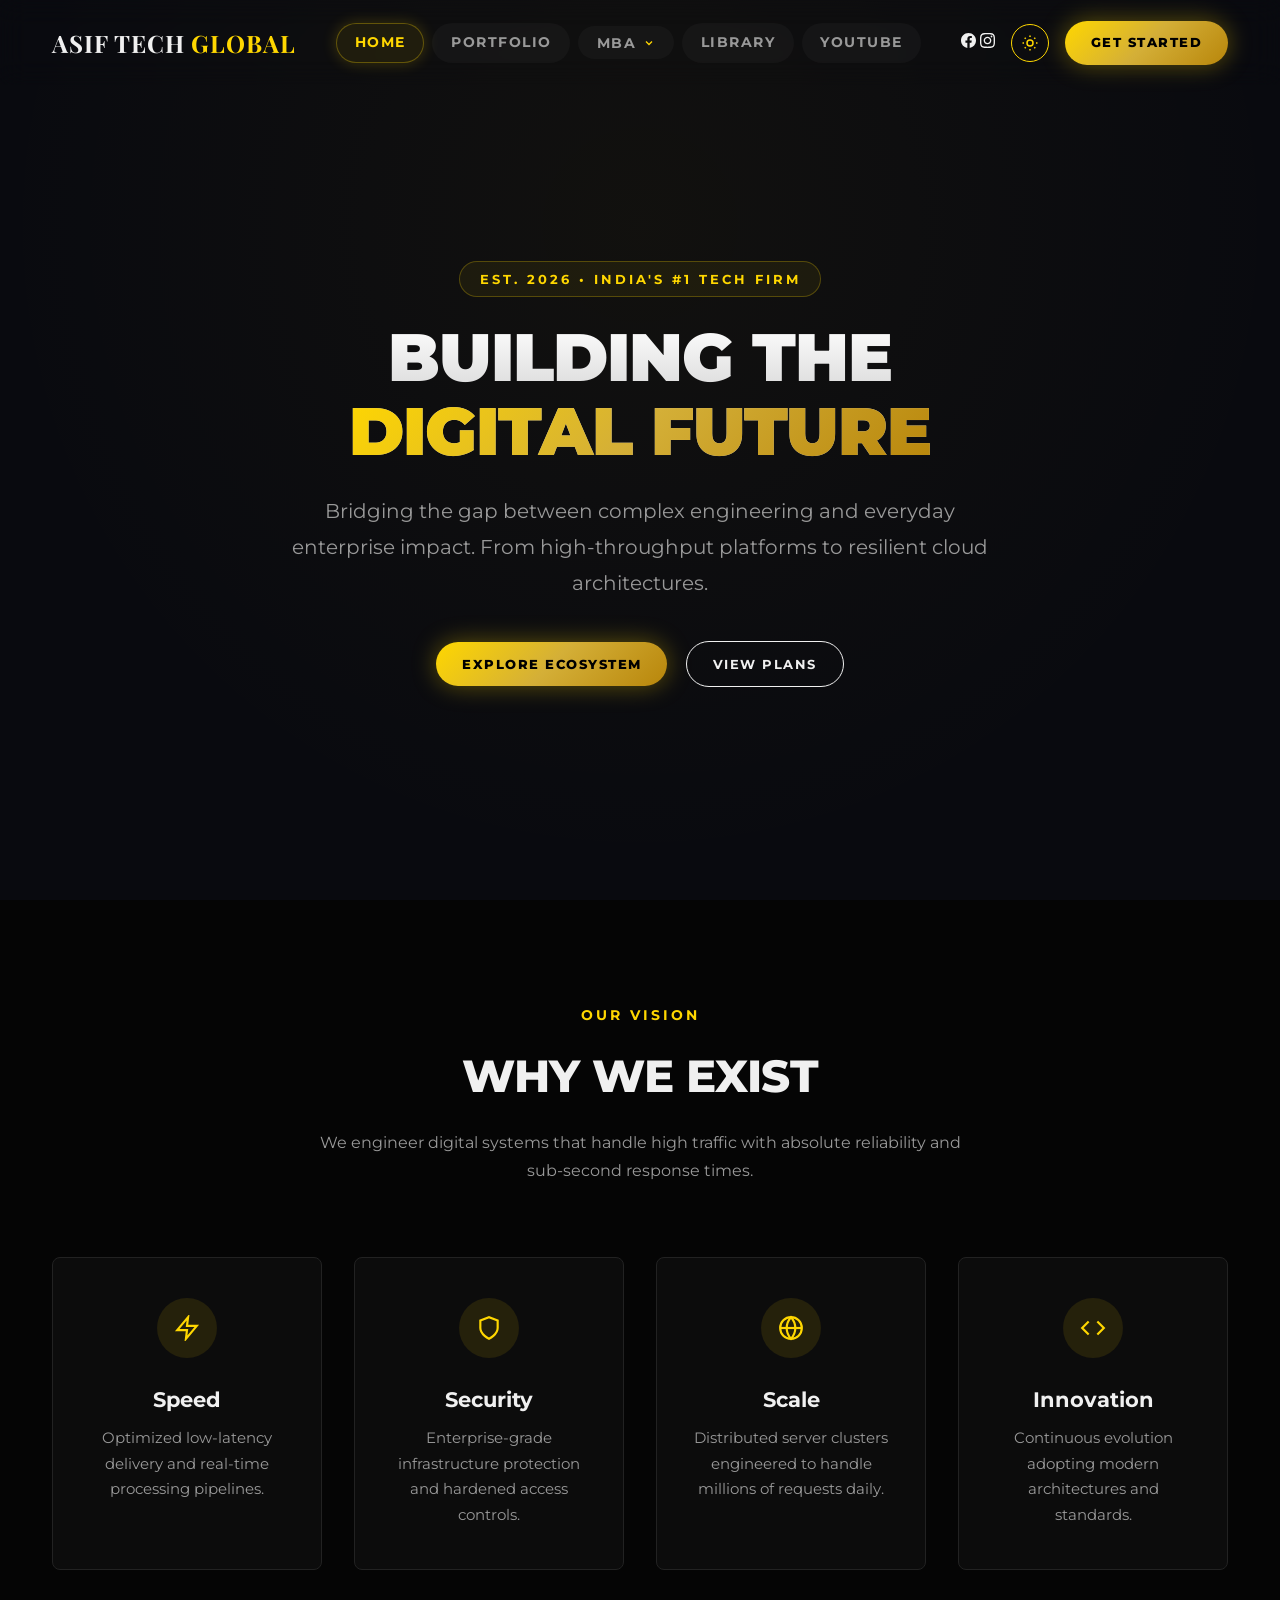
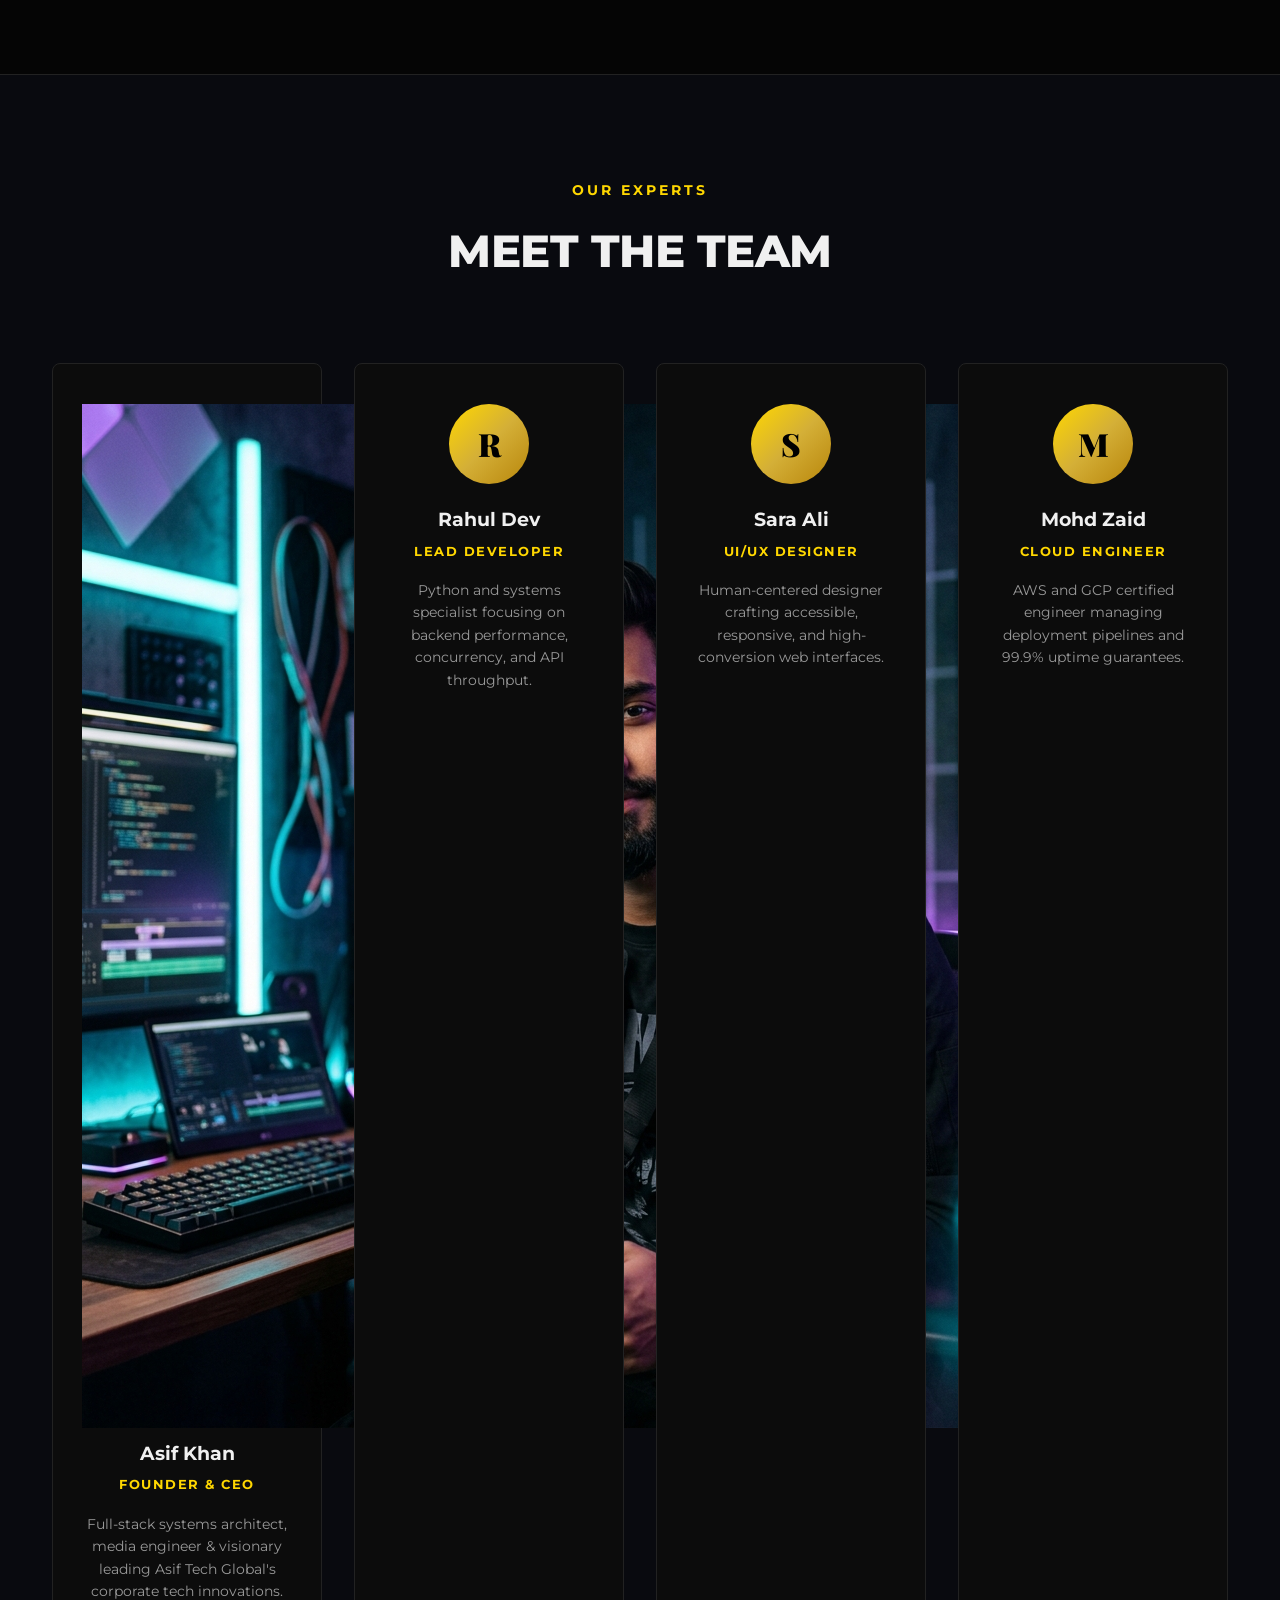
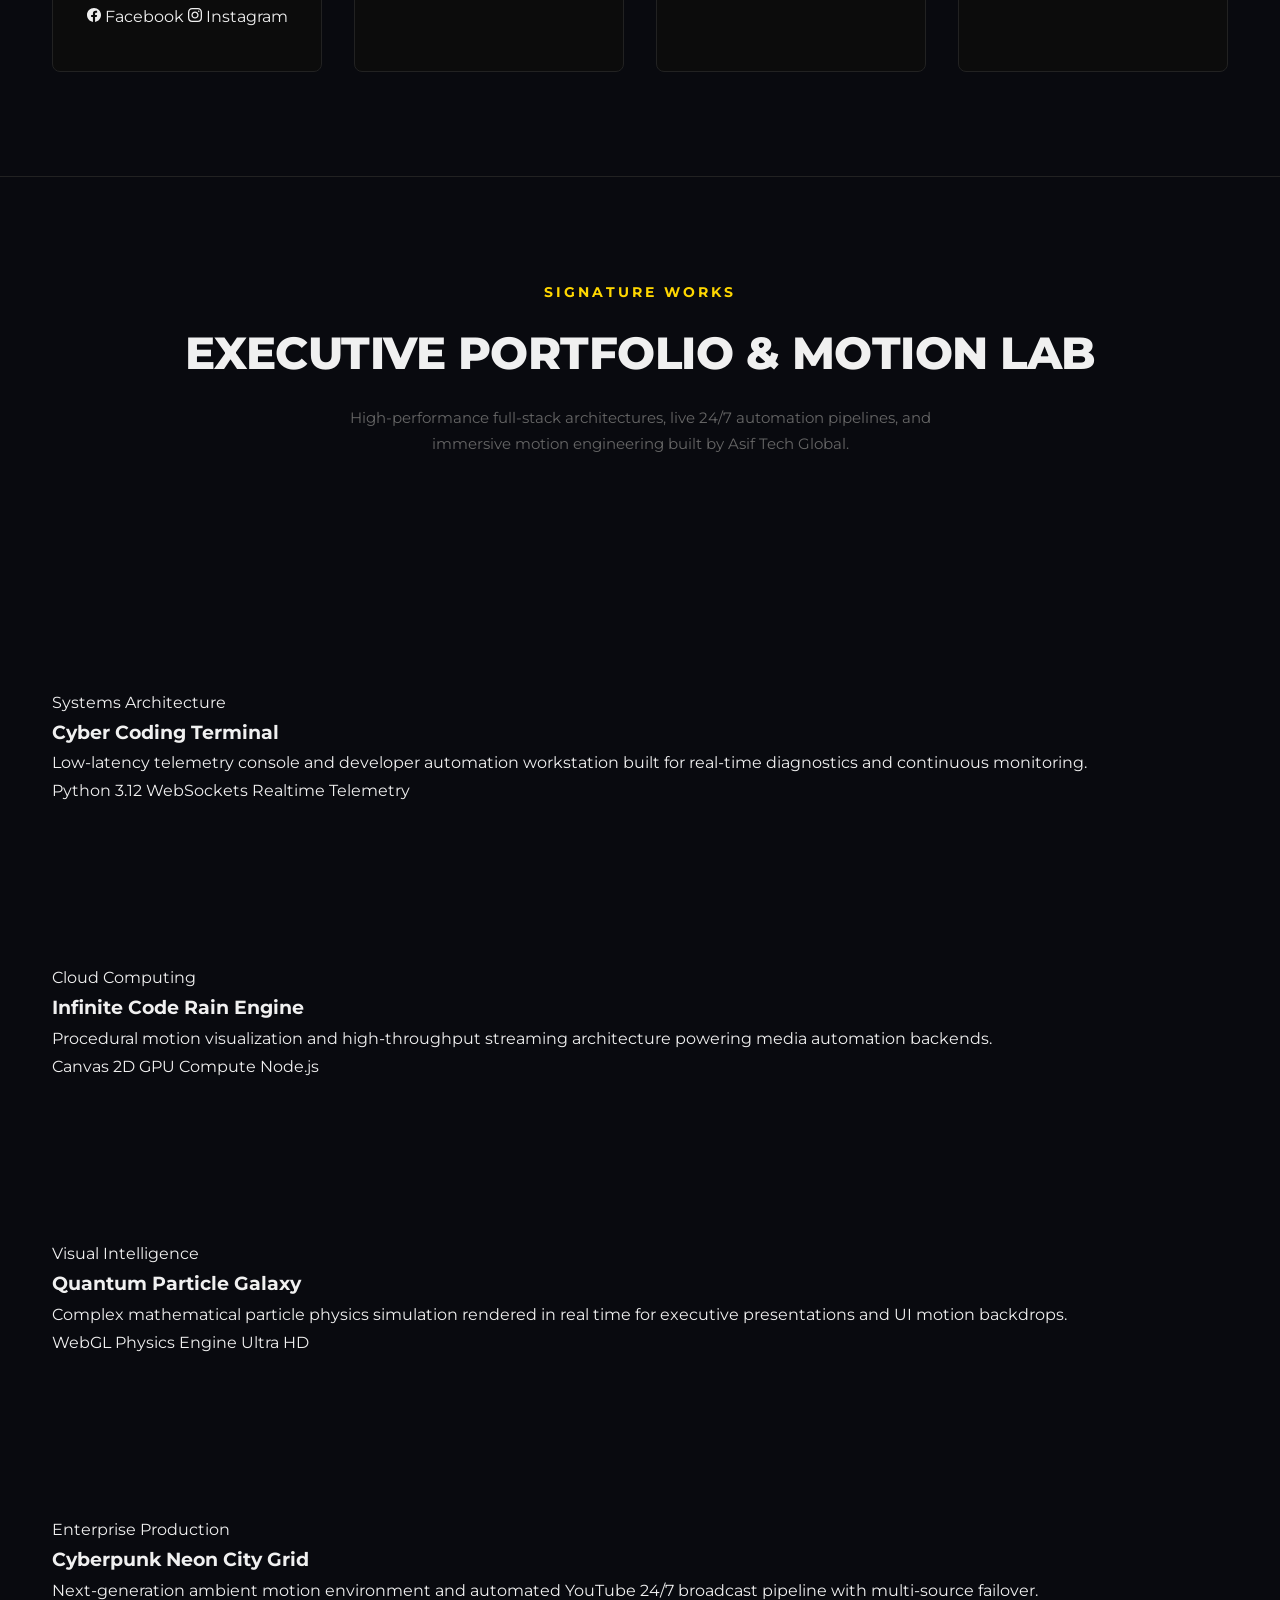
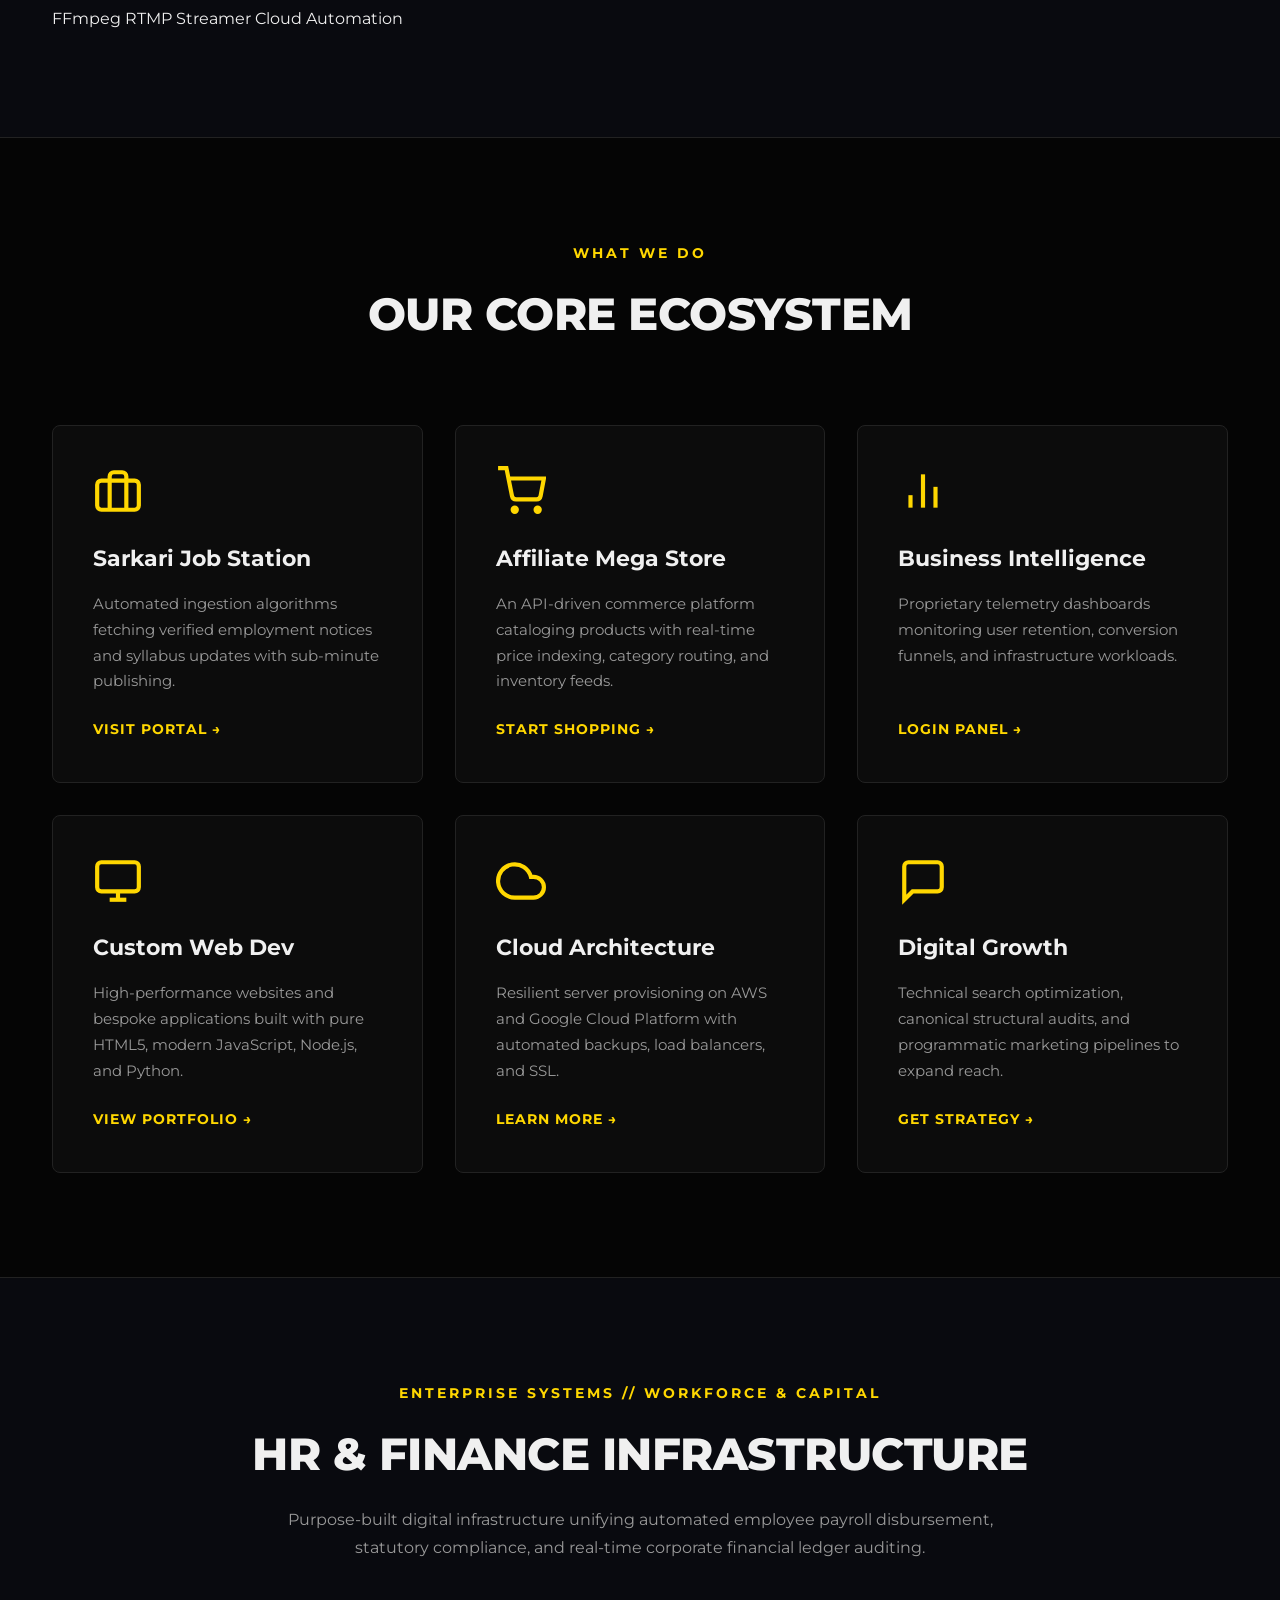
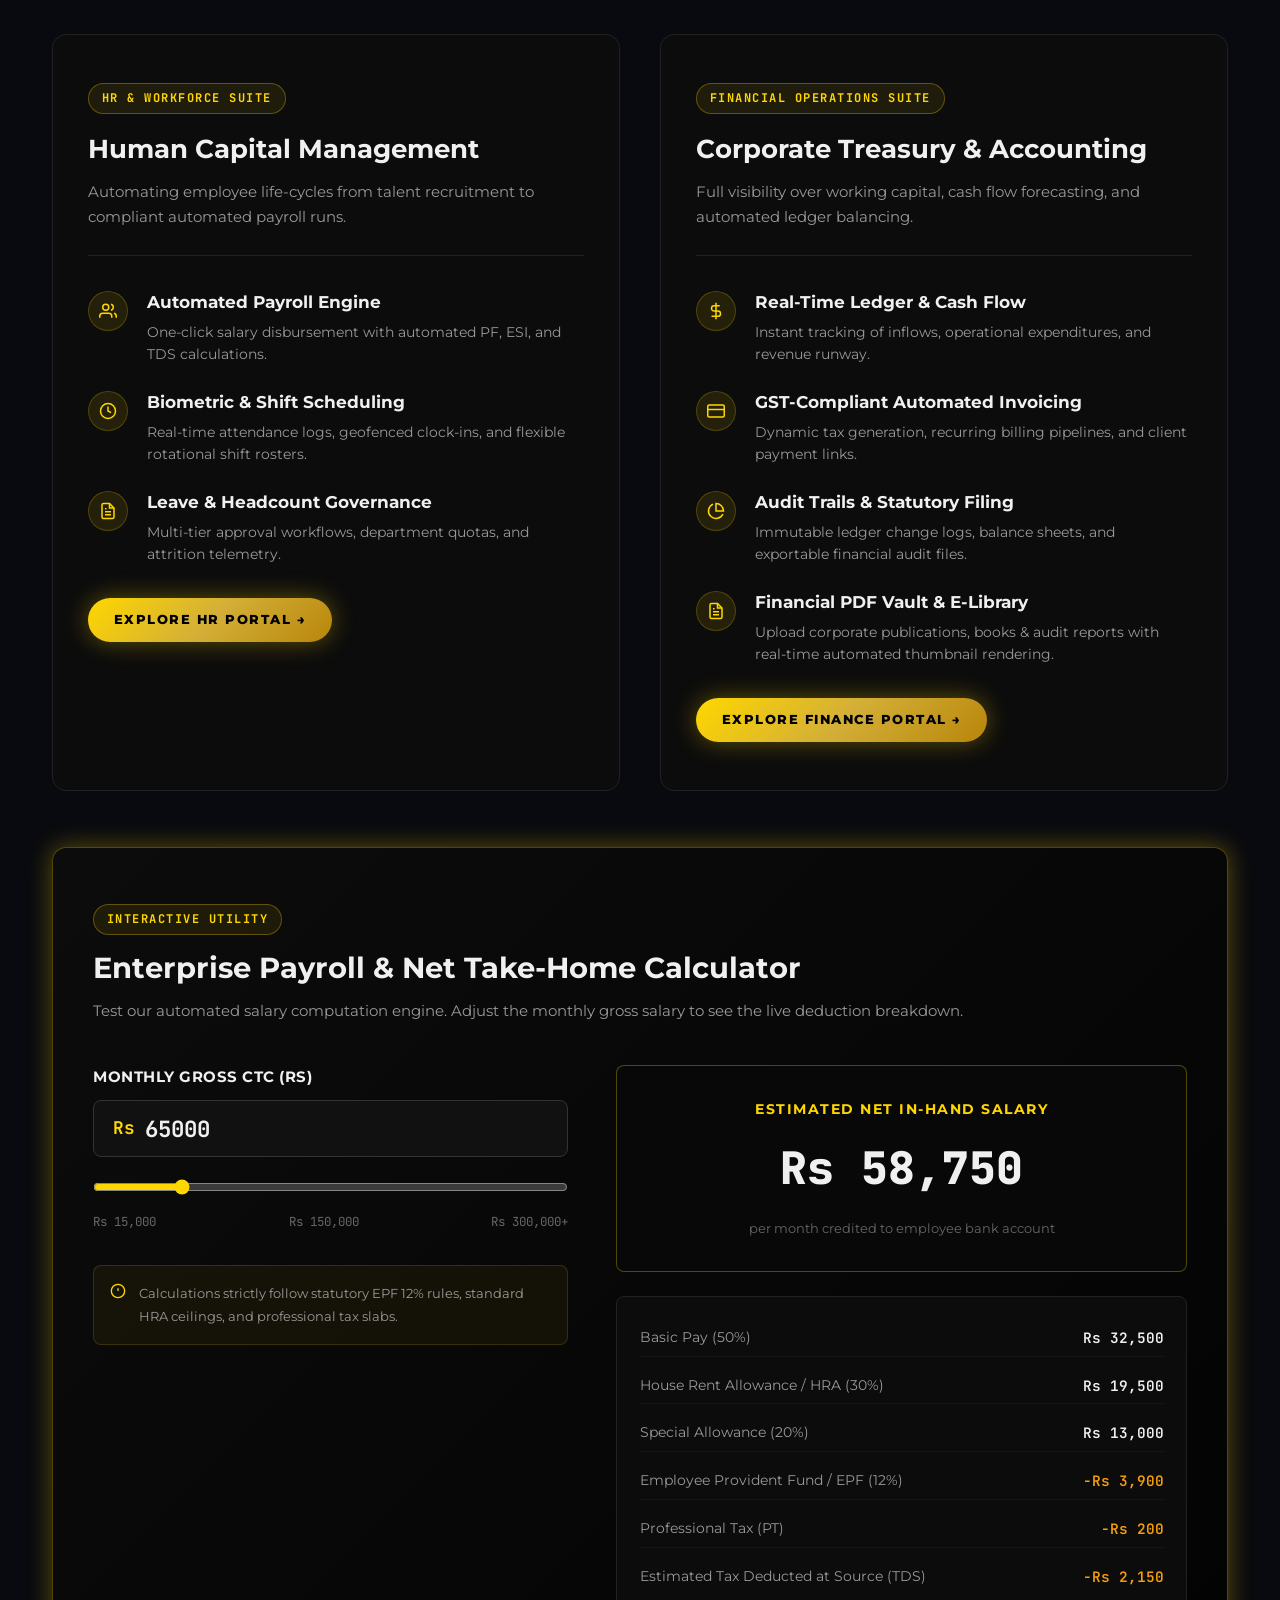
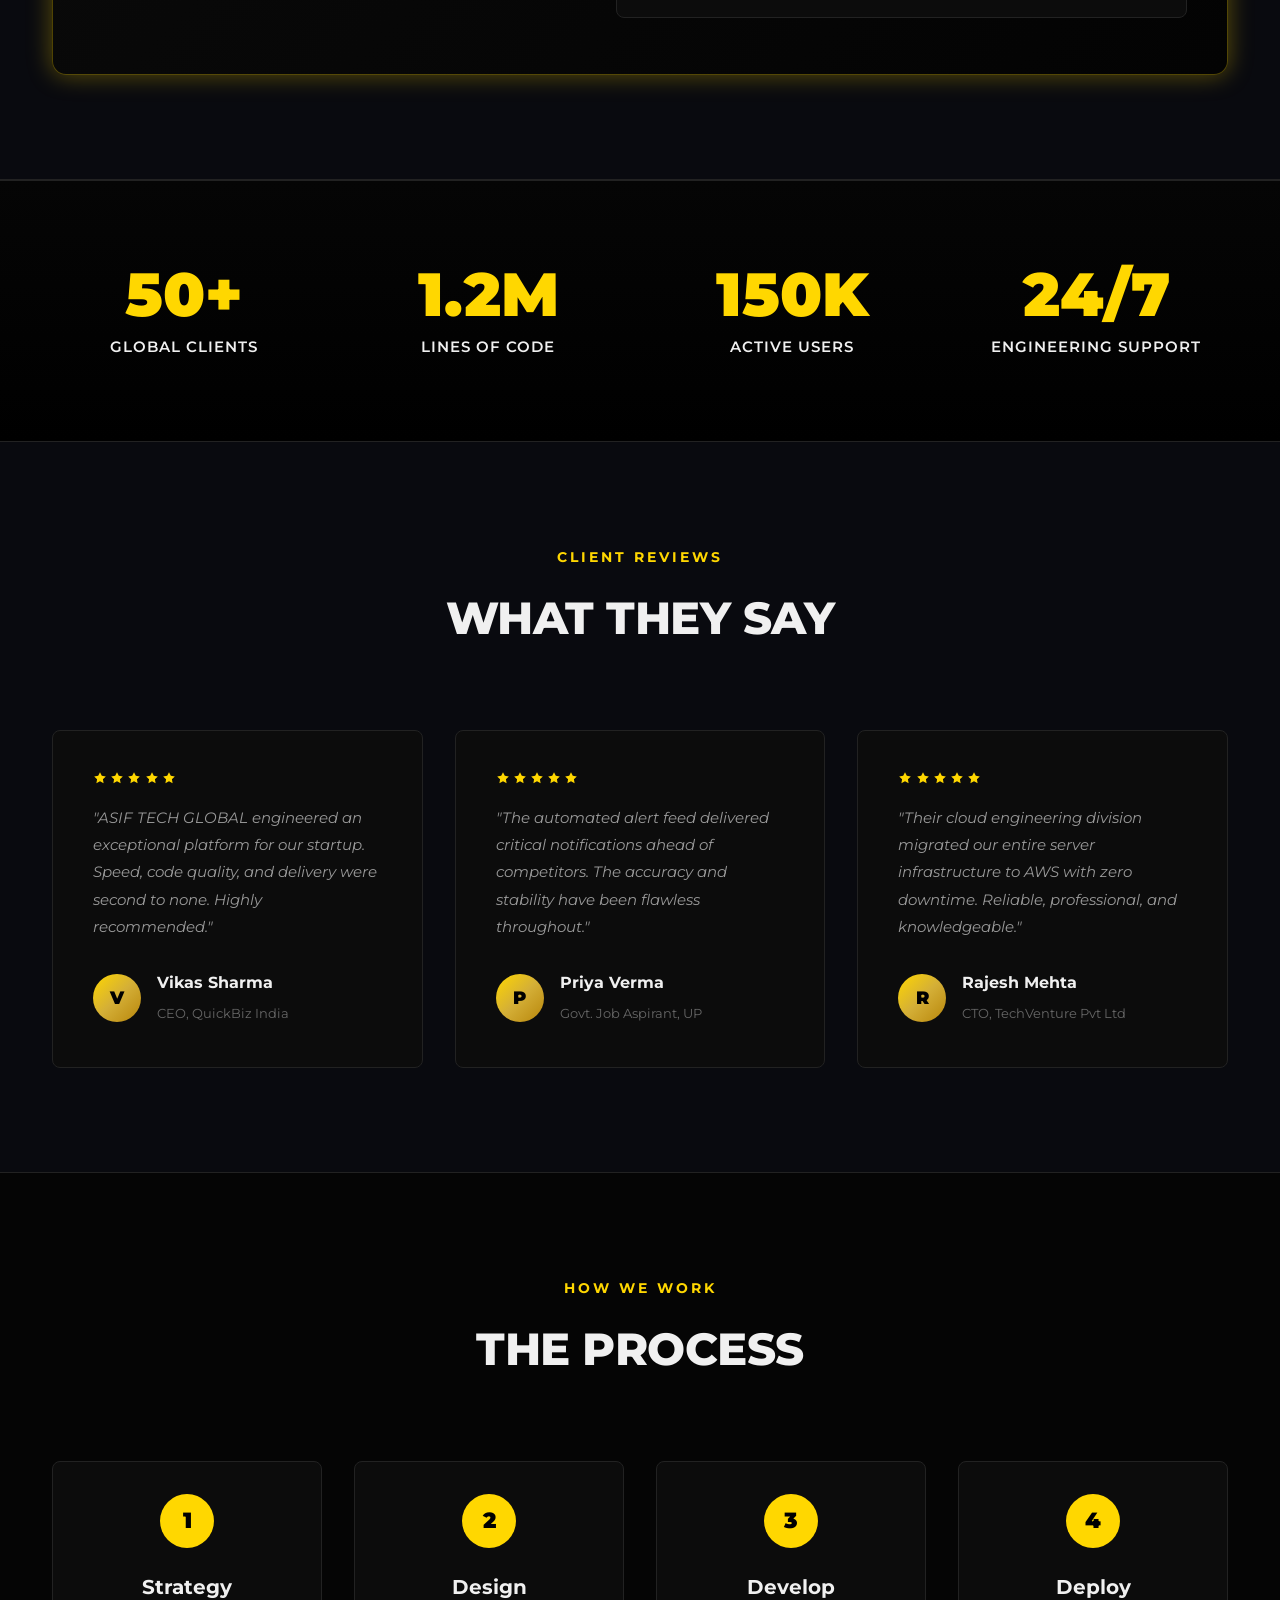
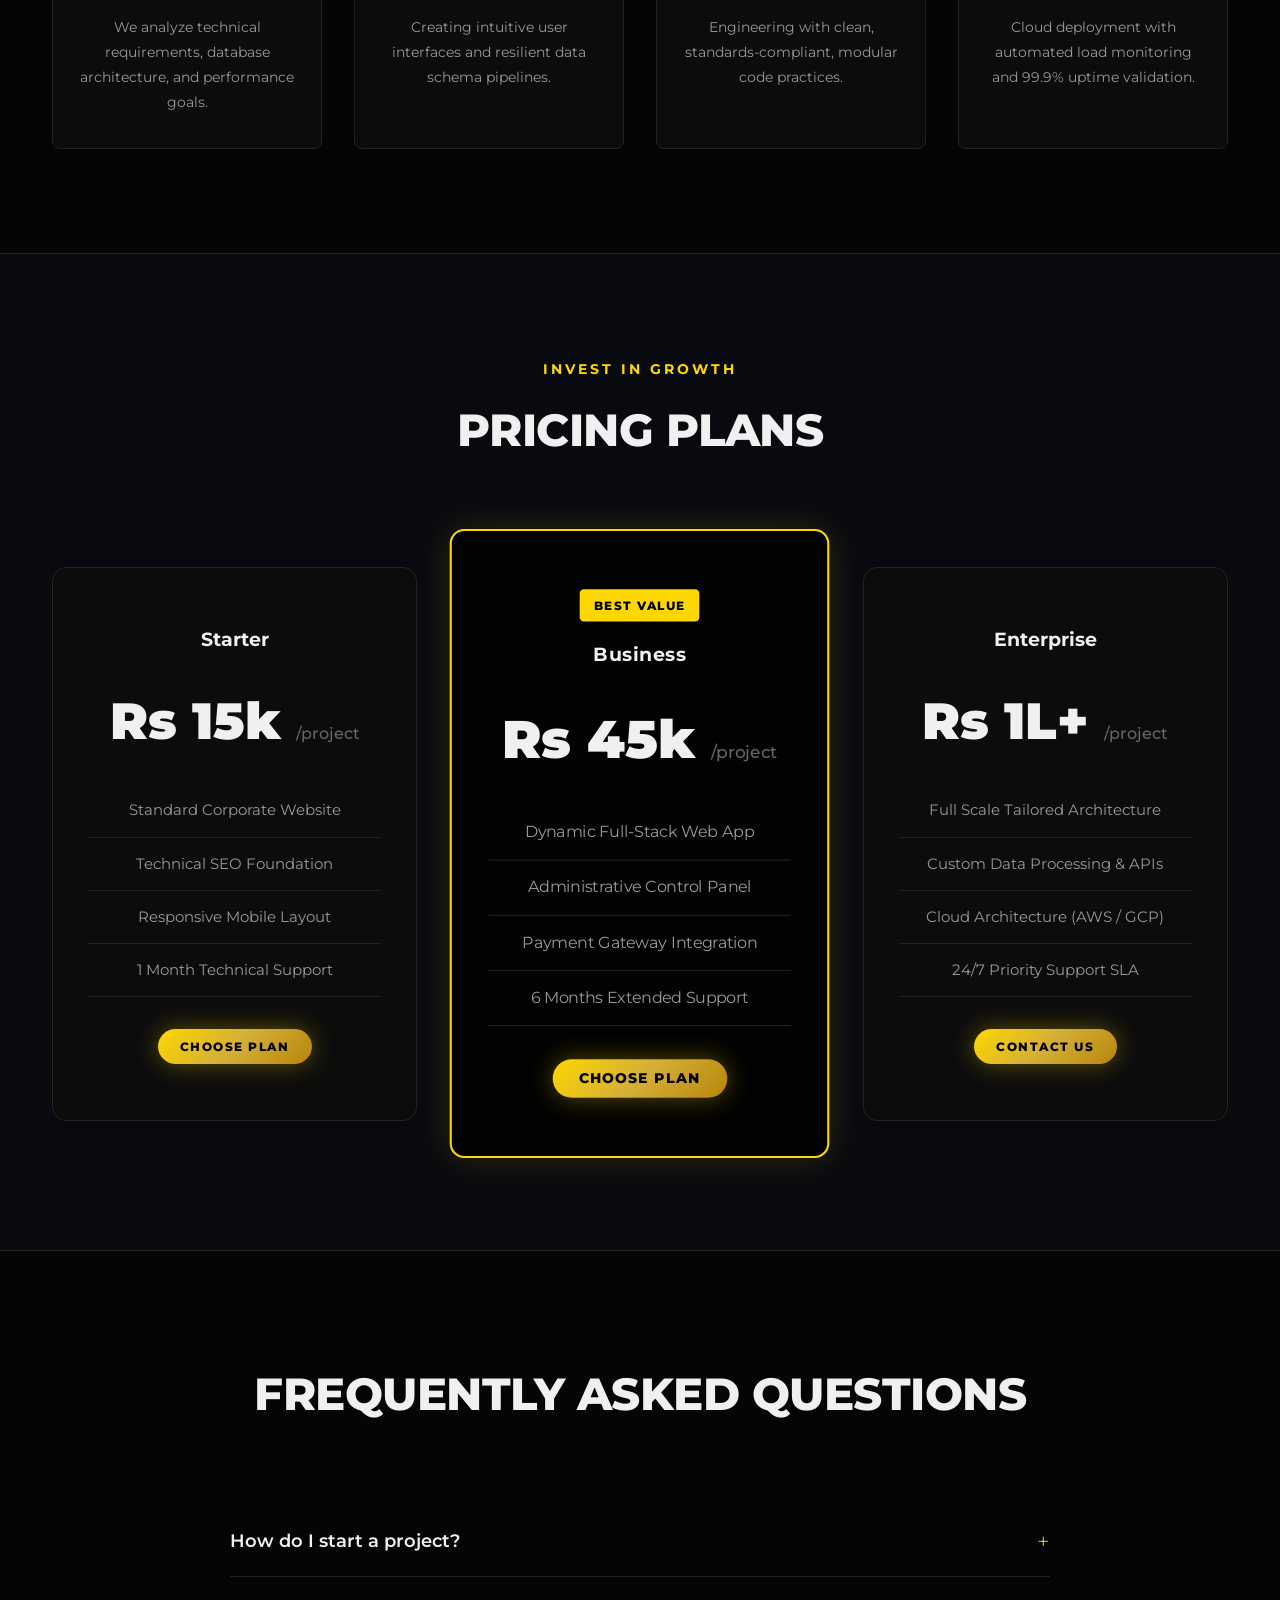
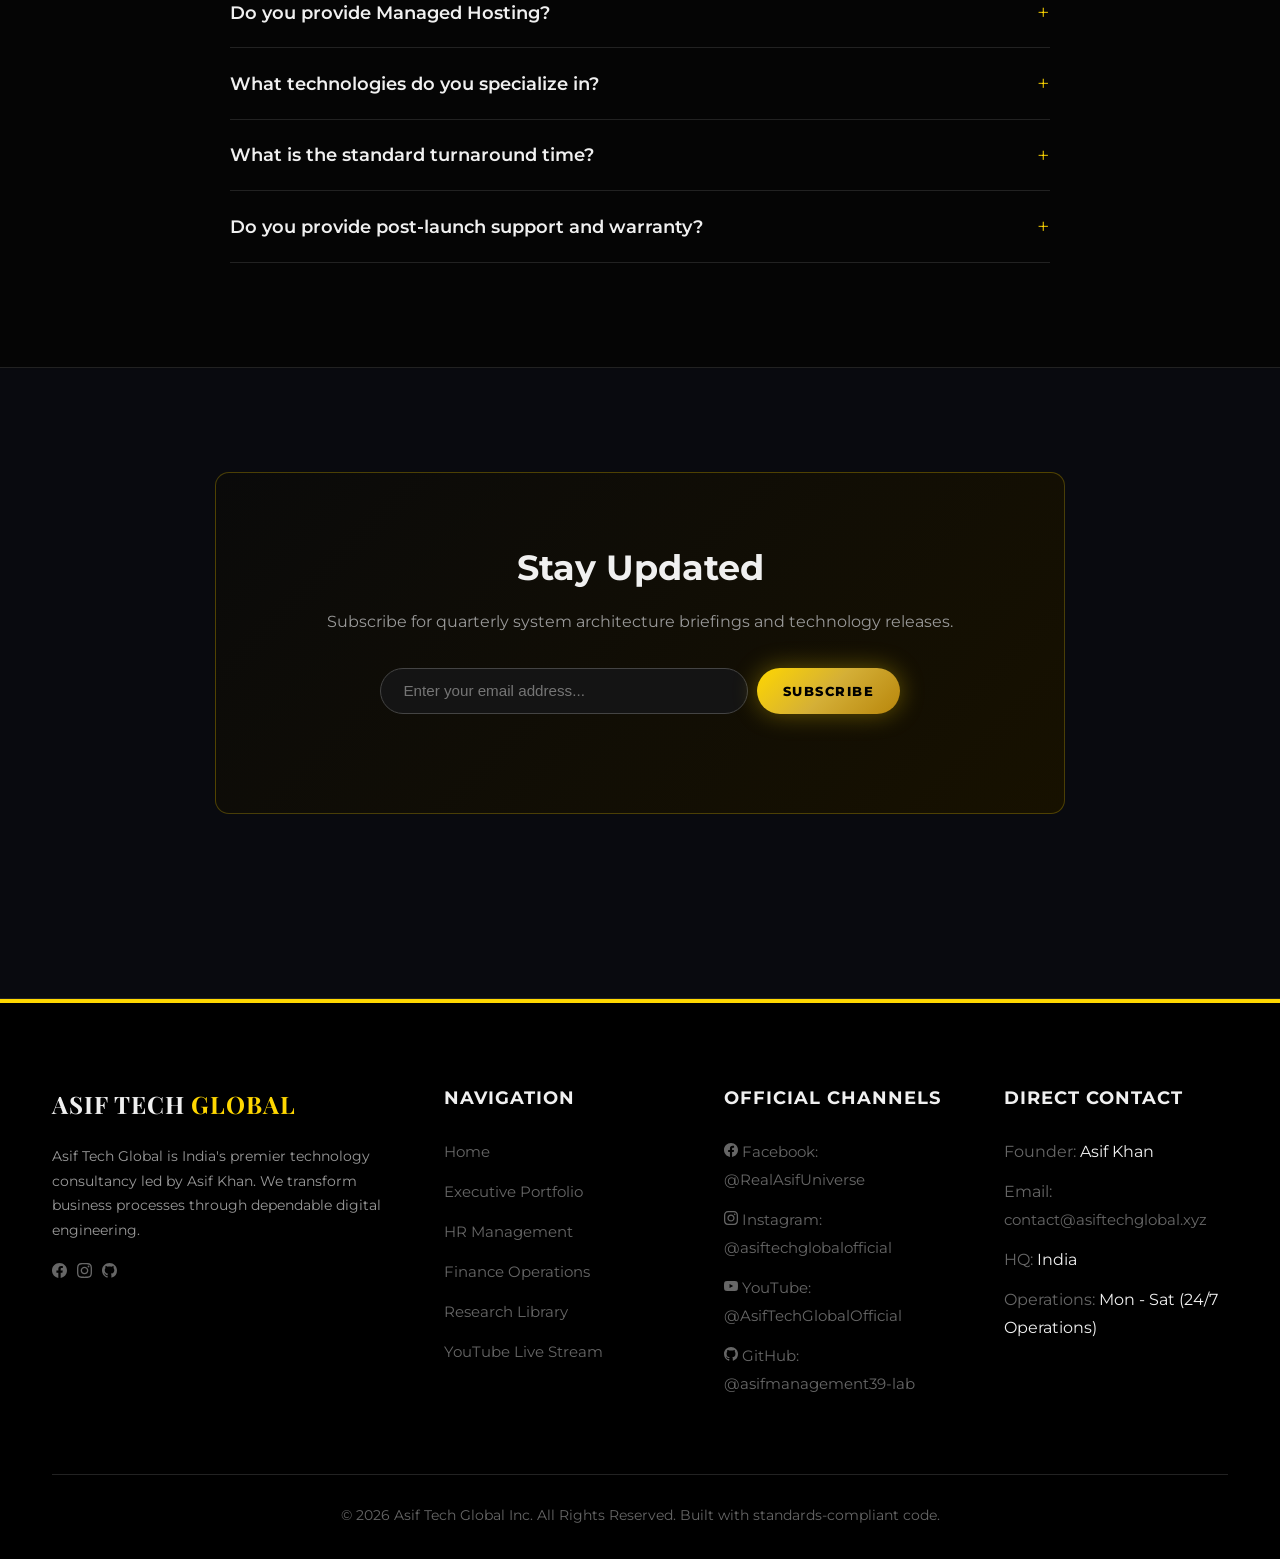
==== index.html @ b2817a8e "feat: add official social channels, founder spotlight with portrait and executive motion portfolio" ====
<!DOCTYPE html>
<html lang="en" data-theme="dark">
<head>
  <meta charset="UTF-8">
  <meta name="viewport" content="width=device-width, initial-scale=1.0">
  <title>ASIF TECH GLOBAL | World's Leading Digital Solutions</title>
  <meta name="description" content="Asif Tech Global is India's premier technology consultancy. We build scalable platforms, high-performance web applications, cloud architectures, and digital systems.">
  
  <link rel="stylesheet" href="style.css">
</head>
<body id="home">

  <!-- ==========================================================================
       Navigation Bar (ONLY "Home" in Menu)
       ========================================================================== -->
  <nav class="navbar" id="navbar">
    <div class="container nav-wrapper">
      <!-- Brand Logo -->
      <a href="#home" class="brand-logo">
        ASIF TECH <span>GLOBAL</span>
      </a>

      <!-- Navigation Menu -->
      <div class="nav-menu">
        <a href="#home" class="nav-link-item active">Home</a>
        <a href="#portfolio" class="nav-link-item">Portfolio</a>

        <!-- MBA Menu with separate HR & FINANCE options -->
        <div class="nav-dropdown" id="mbaDropdown">
          <button class="nav-dropdown-btn" id="mbaDropdownBtn" type="button" aria-expanded="false" aria-haspopup="true">
            <span>MBA</span>
            <svg class="dropdown-chevron" width="12" height="12" viewBox="0 0 24 24" fill="none" stroke="currentColor" stroke-width="2.5"><polyline points="6 9 12 15 18 9"></polyline></svg>
          </button>
          
          <div class="dropdown-menu-box" id="mbaDropdownMenu">
            <!-- Option 1: HR -->
            <a href="hr.html" class="dropdown-item" id="navItemHr">
              <div class="dropdown-item-icon">
                <svg width="18" height="18" viewBox="0 0 24 24" fill="none" stroke="currentColor" stroke-width="2"><path d="M17 21v-2a4 4 0 0 0-4-4H5a4 4 0 0 0-4 4v2"></path><circle cx="9" cy="7" r="4"></circle><path d="M23 21v-2a4 4 0 0 0-3-3.87"></path><path d="M16 3.13a4 4 0 0 1 0 7.75"></path></svg>
              </div>
              <div class="dropdown-item-info">
                <span class="dropdown-title">HR</span>
                <span class="dropdown-desc">Human Resources, Payroll & Workforce</span>
              </div>
            </a>

            <div class="dropdown-divider"></div>

            <!-- Option 2: FINANCE -->
            <a href="finance.html" class="dropdown-item" id="navItemFinance">
              <div class="dropdown-item-icon">
                <svg width="18" height="18" viewBox="0 0 24 24" fill="none" stroke="currentColor" stroke-width="2"><line x1="12" y1="1" x2="12" y2="23"></line><path d="M17 5H9.5a3.5 3.5 0 0 0 0 7h5a3.5 3.5 0 0 1 0 7H6"></path></svg>
              </div>
              <div class="dropdown-item-info">
                <span class="dropdown-title">FINANCE</span>
                <span class="dropdown-desc">Corporate Treasury, GST & Ledgers</span>
              </div>
            </a>
          </div>
        </div>

        <a href="library.html" class="nav-link-item">Library</a>
        <a href="youtube.html" class="nav-link-item">YouTube</a>
      </div>

      <!-- Right Controls -->
      <div class="nav-right">
        <!-- Social Icons (Facebook & Instagram) -->
        <div class="nav-social-icons">
          <a href="https://www.facebook.com/RealAsifUniverse/" target="_blank" rel="noopener" class="nav-social-btn" title="Facebook (@RealAsifUniverse)">
            <svg width="15" height="15" viewBox="0 0 24 24" fill="currentColor"><path d="M24 12.073c0-6.627-5.373-12-12-12s-12 5.373-12 12c0 5.99 4.388 10.954 10.125 11.854v-8.385H7.078v-3.47h3.047V9.43c0-3.007 1.792-4.669 4.533-4.669 1.312 0 2.686.235 2.686.235v2.953H15.83c-1.491 0-1.956.925-1.956 1.874v2.25h3.328l-.532 3.47h-2.796v8.385C19.612 23.027 24 18.062 24 12.073z"/></svg>
          </a>
          <a href="https://www.instagram.com/asiftechglobalofficial/" target="_blank" rel="noopener" class="nav-social-btn" title="Instagram (@asiftechglobalofficial)">
            <svg width="15" height="15" viewBox="0 0 24 24" fill="currentColor"><path d="M12 2.163c3.204 0 3.584.012 4.85.07 3.252.148 4.771 1.691 4.919 4.919.058 1.265.069 1.645.069 4.849 0 3.205-.012 3.584-.069 4.849-.149 3.225-1.664 4.771-4.919 4.919-1.266.058-1.644.07-4.85.07-3.204 0-3.584-.012-4.849-.07-3.26-.149-4.771-1.699-4.919-4.92-.058-1.265-.07-1.644-.07-4.849 0-3.204.013-3.583.07-4.849.149-3.227 1.664-4.771 4.919-4.919 1.266-.057 1.645-.069 4.849-.069zm0-2.163c-3.259 0-3.667.014-4.947.072-4.358.2-6.78 2.618-6.98 6.98-.059 1.281-.073 1.689-.073 4.948 0 3.259.014 3.668.072 4.948.2 4.358 2.618 6.78 6.98 6.98 1.281.058 1.689.072 4.948.072 3.259 0 3.668-.014 4.948-.072 4.354-.2 6.782-2.618 6.979-6.98.059-1.28.073-1.689.073-4.948 0-3.259-.014-3.667-.072-4.947-.196-4.354-2.617-6.78-6.979-6.98-1.281-.059-1.69-.073-4.949-.073zm0 5.838c-3.403 0-6.162 2.759-6.162 6.162s2.759 6.163 6.162 6.163 6.162-2.759 6.162-6.163c0-3.403-2.759-6.162-6.162-6.162zm0 10.162c-2.209 0-4-1.79-4-4 0-2.209 1.791-4 4-4s4 1.791 4 4c0 2.21-1.791 4-4 4zm6.406-11.845c-.796 0-1.441.645-1.441 1.44s.645 1.44 1.441 1.44c.795 0 1.439-.645 1.439-1.44s-.644-1.44-1.439-1.44z"/></svg>
          </a>
        </div>

        <!-- Theme Toggle (Clean SVG Sun/Moon, Zero Emojis) -->
        <button class="theme-toggle-btn" id="mode-toggle" type="button" aria-label="Toggle Dark and Light Mode" title="Toggle Mode">
          <svg id="sun-svg" width="18" height="18" viewBox="0 0 24 24" fill="none" stroke="currentColor" stroke-width="2">
            <circle cx="12" cy="12" r="4"></circle>
            <path d="M12 2v2M12 20v2M4.93 4.93l1.41 1.41M17.66 17.66l1.41 1.41M2 12h2M20 12h2M6.34 17.66l-1.41 1.41M19.07 4.93l-1.41 1.41"></path>
          </svg>
          <svg id="moon-svg" width="18" height="18" viewBox="0 0 24 24" fill="none" stroke="currentColor" stroke-width="2" style="display: none;">
            <path d="M21 12.79A9 9 0 1 1 11.21 3 7 7 0 0 0 21 12.79z"></path>
          </svg>
        </button>

        <a href="#pricing" class="btn-gold">Get Started</a>
      </div>
    </div>
  </nav>

  <!-- ==========================================================================
       Hero Section
       ========================================================================== -->
  <header class="hero">
    <div class="hero-overlay"></div>
    <div class="hero-content">
      <div class="hero-meta-badge">EST. 2026 • INDIA'S #1 TECH FIRM</div>
      <h1 class="hero-title">Building The <br><span class="gradient-gold-text">Digital Future</span></h1>
      <p class="hero-subtitle">
        Bridging the gap between complex engineering and everyday enterprise impact. 
        From high-throughput platforms to resilient cloud architectures.
      </p>

      <div class="hero-actions">
        <a href="#ecosystem" class="btn-gold">Explore Ecosystem</a>
        <a href="#pricing" class="btn-outline-white">View Plans</a>
      </div>
    </div>
  </header>

  <!-- ==========================================================================
       Vision / Why We Exist (4 Pillars)
       ========================================================================== -->
  <section class="section section-bg-dark" id="vision">
    <div class="container">
      <div class="section-header">
        <div class="section-pretitle">Our Vision</div>
        <h2 class="section-h2">Why We Exist</h2>
        <p style="max-width: 680px; margin: 0.8rem auto 0; color: var(--text-muted);">
          We engineer digital systems that handle high traffic with absolute reliability and sub-second response times.
        </p>
      </div>

      <div class="vision-grid">
        <div class="vision-card">
          <div class="vision-icon-wrap">
            <svg width="26" height="26" viewBox="0 0 24 24" fill="none" stroke="currentColor" stroke-width="2">
              <polygon points="13 2 3 14 12 14 11 22 21 10 12 10 13 2"></polygon>
            </svg>
          </div>
          <h3>Speed</h3>
          <p>Optimized low-latency delivery and real-time processing pipelines.</p>
        </div>

        <div class="vision-card">
          <div class="vision-icon-wrap">
            <svg width="26" height="26" viewBox="0 0 24 24" fill="none" stroke="currentColor" stroke-width="2">
              <path d="M12 22s8-4 8-10V5l-8-3-8 3v7c0 6 8 10 8 10z"></path>
            </svg>
          </div>
          <h3>Security</h3>
          <p>Enterprise-grade infrastructure protection and hardened access controls.</p>
        </div>

        <div class="vision-card">
          <div class="vision-icon-wrap">
            <svg width="26" height="26" viewBox="0 0 24 24" fill="none" stroke="currentColor" stroke-width="2">
              <circle cx="12" cy="12" r="10"></circle>
              <line x1="2" y1="12" x2="22" y2="12"></line>
              <path d="M12 2a15.3 15.3 0 0 1 4 10 15.3 15.3 0 0 1-4 10 15.3 15.3 0 0 1-4-10 15.3 15.3 0 0 1 4-10z"></path>
            </svg>
          </div>
          <h3>Scale</h3>
          <p>Distributed server clusters engineered to handle millions of requests daily.</p>
        </div>

        <div class="vision-card">
          <div class="vision-icon-wrap">
            <svg width="26" height="26" viewBox="0 0 24 24" fill="none" stroke="currentColor" stroke-width="2">
              <polyline points="16 18 22 12 16 6"></polyline>
              <polyline points="8 6 2 12 8 18"></polyline>
            </svg>
          </div>
          <h3>Innovation</h3>
          <p>Continuous evolution adopting modern architectures and standards.</p>
        </div>
      </div>
    </div>
  </section>

  <!-- ==========================================================================
       Leadership & Engineering Team
       ========================================================================== -->
  <section class="section">
    <div class="container">
      <div class="section-header">
        <div class="section-pretitle">Our Experts</div>
        <h2 class="section-h2">Meet The Team</h2>
      </div>

      <div class="team-grid">
        <div class="team-card founder-spotlight">
          <div class="founder-avatar-box">
            <img src="assets/asif_khan.jpg" alt="Asif Khan - Founder & CEO" class="founder-photo-thumb" onerror="this.style.display='none'; this.nextElementSibling.style.display='flex';">
            <div class="team-avatar fallback-avatar" style="display:none;">A</div>
          </div>
          <h4>Asif Khan</h4>
          <div class="team-role">Founder & CEO</div>
          <p>Full-stack systems architect, media engineer & visionary leading Asif Tech Global's corporate tech innovations.</p>
          <div class="team-social-links">
            <a href="https://www.facebook.com/RealAsifUniverse/" target="_blank" rel="noopener" class="team-social-btn" title="Facebook (@RealAsifUniverse)">
              <svg width="14" height="14" viewBox="0 0 24 24" fill="currentColor"><path d="M24 12.073c0-6.627-5.373-12-12-12s-12 5.373-12 12c0 5.99 4.388 10.954 10.125 11.854v-8.385H7.078v-3.47h3.047V9.43c0-3.007 1.792-4.669 4.533-4.669 1.312 0 2.686.235 2.686.235v2.953H15.83c-1.491 0-1.956.925-1.956 1.874v2.25h3.328l-.532 3.47h-2.796v8.385C19.612 23.027 24 18.062 24 12.073z"/></svg>
              <span>Facebook</span>
            </a>
            <a href="https://www.instagram.com/asiftechglobalofficial/" target="_blank" rel="noopener" class="team-social-btn" title="Instagram (@asiftechglobalofficial)">
              <svg width="14" height="14" viewBox="0 0 24 24" fill="currentColor"><path d="M12 2.163c3.204 0 3.584.012 4.85.07 3.252.148 4.771 1.691 4.919 4.919.058 1.265.069 1.645.069 4.849 0 3.205-.012 3.584-.069 4.849-.149 3.225-1.664 4.771-4.919 4.919-1.266.058-1.644.07-4.85.07-3.204 0-3.584-.012-4.849-.07-3.26-.149-4.771-1.699-4.919-4.92-.058-1.265-.07-1.644-.07-4.849 0-3.204.013-3.583.07-4.849.149-3.227 1.664-4.771 4.919-4.919 1.266-.057 1.645-.069 4.849-.069zm0-2.163c-3.259 0-3.667.014-4.947.072-4.358.2-6.78 2.618-6.98 6.98-.059 1.281-.073 1.689-.073 4.948 0 3.259.014 3.668.072 4.948.2 4.358 2.618 6.78 6.98 6.98 1.281.058 1.689.072 4.948.072 3.259 0 3.668-.014 4.948-.072 4.354-.2 6.782-2.618 6.979-6.98.059-1.28.073-1.689.073-4.948 0-3.259-.014-3.667-.072-4.947-.196-4.354-2.617-6.78-6.979-6.98-1.281-.059-1.69-.073-4.949-.073zm0 5.838c-3.403 0-6.162 2.759-6.162 6.162s2.759 6.163 6.162 6.163 6.162-2.759 6.162-6.163c0-3.403-2.759-6.162-6.162-6.162zm0 10.162c-2.209 0-4-1.79-4-4 0-2.209 1.791-4 4-4s4 1.791 4 4c0 2.21-1.791 4-4 4zm6.406-11.845c-.796 0-1.441.645-1.441 1.44s.645 1.44 1.441 1.44c.795 0 1.439-.645 1.439-1.44s-.644-1.44-1.439-1.44z"/></svg>
              <span>Instagram</span>
            </a>
          </div>
        </div>

        <div class="team-card">
          <div class="team-avatar">R</div>
          <h4>Rahul Dev</h4>
          <div class="team-role">Lead Developer</div>
          <p>Python and systems specialist focusing on backend performance, concurrency, and API throughput.</p>
        </div>

        <div class="team-card">
          <div class="team-avatar">S</div>
          <h4>Sara Ali</h4>
          <div class="team-role">UI/UX Designer</div>
          <p>Human-centered designer crafting accessible, responsive, and high-conversion web interfaces.</p>
        </div>

        <div class="team-card">
          <div class="team-avatar">M</div>
          <h4>Mohd Zaid</h4>
          <div class="team-role">Cloud Engineer</div>
          <p>AWS and GCP certified engineer managing deployment pipelines and 99.9% uptime guarantees.</p>
        </div>
      </div>
    </div>
  </section>

  <!-- ==========================================================================
       Executive Portfolio & Motion Architecture
       ========================================================================== -->
  <section class="section section-portfolio" id="portfolio">
    <div class="container">
      <div class="section-header">
        <div class="section-pretitle">Signature Works</div>
        <h2 class="section-h2">Executive Portfolio & Motion Lab</h2>
        <p style="max-width: 650px; margin: 12px auto 0; color: var(--text-dim); font-size: 0.95rem;">
          High-performance full-stack architectures, live 24/7 automation pipelines, and immersive motion engineering built by Asif Tech Global.
        </p>
      </div>

      <div class="portfolio-works-grid">
        <!-- Work 1 -->
        <div class="portfolio-work-card">
          <div class="portfolio-media-wrapper">
            <video class="portfolio-video-preview" src="assets/1_Cyber_Coding_Terminal.mp4" muted loop playsinline preload="metadata" onmouseenter="this.play()" onmouseleave="this.pause();this.currentTime=0;"></video>
            <div class="portfolio-badge">Systems Architecture</div>
          </div>
          <div class="portfolio-card-content">
            <h3>Cyber Coding Terminal</h3>
            <p>Low-latency telemetry console and developer automation workstation built for real-time diagnostics and continuous monitoring.</p>
            <div class="portfolio-tech-tags">
              <span>Python 3.12</span>
              <span>WebSockets</span>
              <span>Realtime Telemetry</span>
            </div>
          </div>
        </div>

        <!-- Work 2 -->
        <div class="portfolio-work-card">
          <div class="portfolio-media-wrapper">
            <video class="portfolio-video-preview" src="assets/20_Infinite_Code_Rain.mp4" muted loop playsinline preload="metadata" onmouseenter="this.play()" onmouseleave="this.pause();this.currentTime=0;"></video>
            <div class="portfolio-badge">Cloud Computing</div>
          </div>
          <div class="portfolio-card-content">
            <h3>Infinite Code Rain Engine</h3>
            <p>Procedural motion visualization and high-throughput streaming architecture powering media automation backends.</p>
            <div class="portfolio-tech-tags">
              <span>Canvas 2D</span>
              <span>GPU Compute</span>
              <span>Node.js</span>
            </div>
          </div>
        </div>

        <!-- Work 3 -->
        <div class="portfolio-work-card">
          <div class="portfolio-media-wrapper">
            <video class="portfolio-video-preview" src="assets/18_Quantum_Particle_Galaxy.mp4" muted loop playsinline preload="metadata" onmouseenter="this.play()" onmouseleave="this.pause();this.currentTime=0;"></video>
            <div class="portfolio-badge">Visual Intelligence</div>
          </div>
          <div class="portfolio-card-content">
            <h3>Quantum Particle Galaxy</h3>
            <p>Complex mathematical particle physics simulation rendered in real time for executive presentations and UI motion backdrops.</p>
            <div class="portfolio-tech-tags">
              <span>WebGL</span>
              <span>Physics Engine</span>
              <span>Ultra HD</span>
            </div>
          </div>
        </div>

        <!-- Work 4 -->
        <div class="portfolio-work-card">
          <div class="portfolio-media-wrapper">
            <video class="portfolio-video-preview" src="assets/5_Cyberpunk_Neon_City.mp4" muted loop playsinline preload="metadata" onmouseenter="this.play()" onmouseleave="this.pause();this.currentTime=0;"></video>
            <div class="portfolio-badge">Enterprise Production</div>
          </div>
          <div class="portfolio-card-content">
            <h3>Cyberpunk Neon City Grid</h3>
            <p>Next-generation ambient motion environment and automated YouTube 24/7 broadcast pipeline with multi-source failover.</p>
            <div class="portfolio-tech-tags">
              <span>FFmpeg</span>
              <span>RTMP Streamer</span>
              <span>Cloud Automation</span>
            </div>
          </div>
        </div>
      </div>
    </div>
  </section>

  <!-- ==========================================================================
       Core Ecosystem & Capabilities
       ========================================================================== -->
  <section class="section section-bg-dark" id="ecosystem">
    <div class="container">
      <div class="section-header">
        <div class="section-pretitle">What We Do</div>
        <h2 class="section-h2">Our Core Ecosystem</h2>
      </div>

      <div class="ecosystem-grid">
        <div class="ecosystem-card">
          <svg class="ecosystem-icon" viewBox="0 0 24 24" fill="none" stroke="currentColor" stroke-width="2">
            <rect x="2" y="7" width="20" height="14" rx="2" ry="2"></rect>
            <path d="M16 21V5a2 2 0 0 0-2-2h-4a2 2 0 0 0-2 2v16"></path>
          </svg>
          <h3>Sarkari Job Station</h3>
          <p>Automated ingestion algorithms fetching verified employment notices and syllabus updates with sub-minute publishing.</p>
          <a href="#home" class="ecosystem-link">Visit Portal &rarr;</a>
        </div>

        <div class="ecosystem-card">
          <svg class="ecosystem-icon" viewBox="0 0 24 24" fill="none" stroke="currentColor" stroke-width="2">
            <circle cx="9" cy="21" r="1"></circle>
            <circle cx="20" cy="21" r="1"></circle>
            <path d="M1 1h4l2.68 13.39a2 2 0 0 0 2 1.61h9.72a2 2 0 0 0 2-1.61L23 6H6"></path>
          </svg>
          <h3>Affiliate Mega Store</h3>
          <p>An API-driven commerce platform cataloging products with real-time price indexing, category routing, and inventory feeds.</p>
          <a href="#home" class="ecosystem-link">Start Shopping &rarr;</a>
        </div>

        <div class="ecosystem-card">
          <svg class="ecosystem-icon" viewBox="0 0 24 24" fill="none" stroke="currentColor" stroke-width="2">
            <line x1="18" y1="20" x2="18" y2="10"></line>
            <line x1="12" y1="20" x2="12" y2="4"></line>
            <line x1="6" y1="20" x2="6" y2="14"></line>
          </svg>
          <h3>Business Intelligence</h3>
          <p>Proprietary telemetry dashboards monitoring user retention, conversion funnels, and infrastructure workloads.</p>
          <a href="#home" class="ecosystem-link">Login Panel &rarr;</a>
        </div>

        <div class="ecosystem-card">
          <svg class="ecosystem-icon" viewBox="0 0 24 24" fill="none" stroke="currentColor" stroke-width="2">
            <rect x="2" y="3" width="20" height="14" rx="2" ry="2"></rect>
            <line x1="8" y1="21" x2="16" y2="21"></line>
            <line x1="12" y1="17" x2="12" y2="21"></line>
          </svg>
          <h3>Custom Web Dev</h3>
          <p>High-performance websites and bespoke applications built with pure HTML5, modern JavaScript, Node.js, and Python.</p>
          <a href="#home" class="ecosystem-link">View Portfolio &rarr;</a>
        </div>

        <div class="ecosystem-card">
          <svg class="ecosystem-icon" viewBox="0 0 24 24" fill="none" stroke="currentColor" stroke-width="2">
            <path d="M18 10h-1.26A8 8 0 1 0 9 20h9a5 5 0 0 0 0-10z"></path>
          </svg>
          <h3>Cloud Architecture</h3>
          <p>Resilient server provisioning on AWS and Google Cloud Platform with automated backups, load balancers, and SSL.</p>
          <a href="#home" class="ecosystem-link">Learn More &rarr;</a>
        </div>

        <div class="ecosystem-card">
          <svg class="ecosystem-icon" viewBox="0 0 24 24" fill="none" stroke="currentColor" stroke-width="2">
            <path d="M21 15a2 2 0 0 1-2 2H7l-4 4V5a2 2 0 0 1 2-2h14a2 2 0 0 1 2 2z"></path>
          </svg>
          <h3>Digital Growth</h3>
          <p>Technical search optimization, canonical structural audits, and programmatic marketing pipelines to expand reach.</p>
          <a href="#home" class="ecosystem-link">Get Strategy &rarr;</a>
        </div>
      </div>
    </div>
  </section>

  <!-- ==========================================================================
       Dedicated HR & Finance Enterprise Section
       ========================================================================== -->
  <section class="section" id="hr-finance">
    <div class="container">
      <div class="section-header">
        <div class="section-pretitle">Enterprise Systems // Workforce & Capital</div>
        <h2 class="section-h2">HR & Finance Infrastructure</h2>
        <p style="max-width: 720px; margin: 0.8rem auto 0; color: var(--text-muted);">
          Purpose-built digital infrastructure unifying automated employee payroll disbursement, 
          statutory compliance, and real-time corporate financial ledger auditing.
        </p>
      </div>

      <!-- Dual Suite Architecture (HR + Finance) -->
      <div class="hr-finance-grid">
        <!-- HR Column -->
        <div class="suite-card" id="mba-hr">
          <div class="suite-header">
            <div class="suite-badge">HR & Workforce Suite</div>
            <h3>Human Capital Management</h3>
            <p style="color: var(--text-muted); font-size: 0.92rem;">
              Automating employee life-cycles from talent recruitment to compliant automated payroll runs.
            </p>
          </div>

          <ul class="suite-feature-list">
            <li>
              <div class="suite-feature-icon">
                <svg width="18" height="18" viewBox="0 0 24 24" fill="none" stroke="currentColor" stroke-width="2"><path d="M17 21v-2a4 4 0 0 0-4-4H5a4 4 0 0 0-4 4v2"></path><circle cx="9" cy="7" r="4"></circle><path d="M23 21v-2a4 4 0 0 0-3-3.87"></path><path d="M16 3.13a4 4 0 0 1 0 7.75"></path></svg>
              </div>
              <div>
                <strong>Automated Payroll Engine</strong>
                <p>One-click salary disbursement with automated PF, ESI, and TDS calculations.</p>
              </div>
            </li>
            <li>
              <div class="suite-feature-icon">
                <svg width="18" height="18" viewBox="0 0 24 24" fill="none" stroke="currentColor" stroke-width="2"><circle cx="12" cy="12" r="10"></circle><polyline points="12 6 12 12 16 14"></polyline></svg>
              </div>
              <div>
                <strong>Biometric & Shift Scheduling</strong>
                <p>Real-time attendance logs, geofenced clock-ins, and flexible rotational shift rosters.</p>
              </div>
            </li>
            <li>
              <div class="suite-feature-icon">
                <svg width="18" height="18" viewBox="0 0 24 24" fill="none" stroke="currentColor" stroke-width="2"><path d="M14 2H6a2 2 0 0 0-2 2v16a2 2 0 0 0 2 2h12a2 2 0 0 0 2-2V8z"></path><polyline points="14 2 14 8 20 8"></polyline><line x1="16" y1="13" x2="8" y2="13"></line><line x1="16" y1="17" x2="8" y2="17"></line><polyline points="10 9 9 9 8 9"></polyline></svg>
              </div>
              <div>
                <strong>Leave & Headcount Governance</strong>
                <p>Multi-tier approval workflows, department quotas, and attrition telemetry.</p>
              </div>
            </li>
          </ul>

          <div style="margin-top: 2rem;">
            <a href="hr.html" class="btn-gold">Explore HR Portal &rarr;</a>
          </div>
        </div>

        <!-- Finance Column -->
        <div class="suite-card" id="mba-finance">
          <div class="suite-header">
            <div class="suite-badge">Financial Operations Suite</div>
            <h3>Corporate Treasury & Accounting</h3>
            <p style="color: var(--text-muted); font-size: 0.92rem;">
              Full visibility over working capital, cash flow forecasting, and automated ledger balancing.
            </p>
          </div>

          <ul class="suite-feature-list">
            <li>
              <div class="suite-feature-icon">
                <svg width="18" height="18" viewBox="0 0 24 24" fill="none" stroke="currentColor" stroke-width="2"><line x1="12" y1="1" x2="12" y2="23"></line><path d="M17 5H9.5a3.5 3.5 0 0 0 0 7h5a3.5 3.5 0 0 1 0 7H6"></path></svg>
              </div>
              <div>
                <strong>Real-Time Ledger & Cash Flow</strong>
                <p>Instant tracking of inflows, operational expenditures, and revenue runway.</p>
              </div>
            </li>
            <li>
              <div class="suite-feature-icon">
                <svg width="18" height="18" viewBox="0 0 24 24" fill="none" stroke="currentColor" stroke-width="2"><rect x="1" y="4" width="22" height="16" rx="2" ry="2"></rect><line x1="1" y1="10" x2="23" y2="10"></line></svg>
              </div>
              <div>
                <strong>GST-Compliant Automated Invoicing</strong>
                <p>Dynamic tax generation, recurring billing pipelines, and client payment links.</p>
              </div>
            </li>
            <li>
              <div class="suite-feature-icon">
                <svg width="18" height="18" viewBox="0 0 24 24" fill="none" stroke="currentColor" stroke-width="2"><path d="M21.21 15.89A10 10 0 1 1 8 2.83"></path><path d="M22 12A10 10 0 0 0 12 2v10z"></path></svg>
              </div>
              <div>
                <strong>Audit Trails & Statutory Filing</strong>
                <p>Immutable ledger change logs, balance sheets, and exportable financial audit files.</p>
              </div>
            </li>
            <li>
              <div class="suite-feature-icon">
                <svg width="18" height="18" viewBox="0 0 24 24" fill="none" stroke="currentColor" stroke-width="2"><path d="M14 2H6a2 2 0 0 0-2 2v16a2 2 0 0 0 2 2h12a2 2 0 0 0 2-2V8z"></path><polyline points="14 2 14 8 20 8"></polyline><line x1="16" y1="13" x2="8" y2="13"></line><line x1="16" y1="17" x2="8" y2="17"></line><polyline points="10 9 9 9 8 9"></polyline></svg>
              </div>
              <div>
                <strong>Financial PDF Vault & E-Library</strong>
                <p>Upload corporate publications, books & audit reports with real-time automated thumbnail rendering.</p>
              </div>
            </li>
          </ul>

          <div style="margin-top: 2rem;">
            <a href="finance.html" class="btn-gold">Explore Finance Portal &rarr;</a>
          </div>
        </div>
      </div>

      <!-- Interactive Payroll & Net Salary Calculator Widget -->
      <div class="payroll-calculator-panel">
        <div class="calc-intro">
          <div class="suite-badge" style="margin-bottom: 0.5rem;">Interactive Utility</div>
          <h3>Enterprise Payroll & Net Take-Home Calculator</h3>
          <p style="color: var(--text-muted); font-size: 0.92rem;">
            Test our automated salary computation engine. Adjust the monthly gross salary to see the live deduction breakdown.
          </p>
        </div>

        <div class="calc-grid">
          <!-- Control Side -->
          <div class="calc-control-col">
            <label for="grossSalaryInput" class="calc-label">Monthly Gross CTC (Rs)</label>
            <div class="salary-input-wrapper">
              <span class="currency-prefix">Rs</span>
              <input type="number" id="grossSalaryInput" class="salary-num-input" value="65000" min="15000" max="500000" step="1000">
            </div>

            <div style="margin-top: 1.2rem;">
              <input type="range" id="grossSalaryRange" class="calc-slider" min="15000" max="300000" step="1000" value="65000">
              <div style="display: flex; justify-content: space-between; font-size: 0.78rem; color: var(--text-dim); margin-top: 0.4rem; font-family: var(--font-mono);">
                <span>Rs 15,000</span>
                <span>Rs 150,000</span>
                <span>Rs 300,000+</span>
              </div>
            </div>

            <div class="calc-notice">
              <svg width="16" height="16" viewBox="0 0 24 24" fill="none" stroke="currentColor" stroke-width="2"><circle cx="12" cy="12" r="10"></circle><line x1="12" y1="8" x2="12" y2="12"></line><line x1="12" y1="16" x2="12.01" y2="16"></line></svg>
              <span>Calculations strictly follow statutory EPF 12% rules, standard HRA ceilings, and professional tax slabs.</span>
            </div>
          </div>

          <!-- Breakdown Side -->
          <div class="calc-result-col">
            <div class="net-salary-card">
              <span class="net-label">Estimated Net In-Hand Salary</span>
              <div class="net-amount" id="netSalaryDisplay">Rs 58,750</div>
              <span class="net-sub">per month credited to employee bank account</span>
            </div>

            <div class="breakdown-table">
              <div class="breakdown-row">
                <span>Basic Pay (50%)</span>
                <span id="basicPayDisplay" class="val-pos">Rs 32,500</span>
              </div>
              <div class="breakdown-row">
                <span>House Rent Allowance / HRA (30%)</span>
                <span id="hraDisplay" class="val-pos">Rs 19,500</span>
              </div>
              <div class="breakdown-row">
                <span>Special Allowance (20%)</span>
                <span id="specialAllowanceDisplay" class="val-pos">Rs 13,000</span>
              </div>
              <div class="breakdown-row">
                <span>Employee Provident Fund / EPF (12%)</span>
                <span id="epfDisplay" class="val-neg">-Rs 3,900</span>
              </div>
              <div class="breakdown-row">
                <span>Professional Tax (PT)</span>
                <span id="ptDisplay" class="val-neg">-Rs 200</span>
              </div>
              <div class="breakdown-row">
                <span>Estimated Tax Deducted at Source (TDS)</span>
                <span id="tdsDisplay" class="val-neg">-Rs 2,150</span>
              </div>
            </div>
          </div>
        </div>
      </div>
    </div>
  </section>

  <!-- ==========================================================================
       Animated Stats Section
       ========================================================================== -->
  <section class="stats-section">
    <div class="container">
      <div class="stats-grid">
        <div>
          <div class="stat-number" data-target="50">50+</div>
          <div class="stat-label">Global Clients</div>
        </div>
        <div>
          <div class="stat-number" data-target="1.2">1.2M</div>
          <div class="stat-label">Lines of Code</div>
        </div>
        <div>
          <div class="stat-number" data-target="150">150K</div>
          <div class="stat-label">Active Users</div>
        </div>
        <div>
          <div class="stat-number">24/7</div>
          <div class="stat-label">Engineering Support</div>
        </div>
      </div>
    </div>
  </section>

  <!-- ==========================================================================
       Client Testimonials (Zero Emojis, Clean SVG Stars)
       ========================================================================== -->
  <section class="section">
    <div class="container">
      <div class="section-header">
        <div class="section-pretitle">Client Reviews</div>
        <h2 class="section-h2">What They Say</h2>
      </div>

      <div class="testimonial-grid">
        <div class="testimonial-card">
          <div class="stars-row">
            <svg viewBox="0 0 24 24"><polygon points="12 2 15.09 8.26 22 9.27 17 14.14 18.18 21.02 12 17.77 5.82 21.02 7 14.14 2 9.27 8.91 8.26 12 2"></polygon></svg>
            <svg viewBox="0 0 24 24"><polygon points="12 2 15.09 8.26 22 9.27 17 14.14 18.18 21.02 12 17.77 5.82 21.02 7 14.14 2 9.27 8.91 8.26 12 2"></polygon></svg>
            <svg viewBox="0 0 24 24"><polygon points="12 2 15.09 8.26 22 9.27 17 14.14 18.18 21.02 12 17.77 5.82 21.02 7 14.14 2 9.27 8.91 8.26 12 2"></polygon></svg>
            <svg viewBox="0 0 24 24"><polygon points="12 2 15.09 8.26 22 9.27 17 14.14 18.18 21.02 12 17.77 5.82 21.02 7 14.14 2 9.27 8.91 8.26 12 2"></polygon></svg>
            <svg viewBox="0 0 24 24"><polygon points="12 2 15.09 8.26 22 9.27 17 14.14 18.18 21.02 12 17.77 5.82 21.02 7 14.14 2 9.27 8.91 8.26 12 2"></polygon></svg>
          </div>
          <p>"ASIF TECH GLOBAL engineered an exceptional platform for our startup. Speed, code quality, and delivery were second to none. Highly recommended."</p>
          <div class="testimonial-author">
            <div class="author-avatar">V</div>
            <div class="author-info">
              <h4>Vikas Sharma</h4>
              <span>CEO, QuickBiz India</span>
            </div>
          </div>
        </div>

        <div class="testimonial-card">
          <div class="stars-row">
            <svg viewBox="0 0 24 24"><polygon points="12 2 15.09 8.26 22 9.27 17 14.14 18.18 21.02 12 17.77 5.82 21.02 7 14.14 2 9.27 8.91 8.26 12 2"></polygon></svg>
            <svg viewBox="0 0 24 24"><polygon points="12 2 15.09 8.26 22 9.27 17 14.14 18.18 21.02 12 17.77 5.82 21.02 7 14.14 2 9.27 8.91 8.26 12 2"></polygon></svg>
            <svg viewBox="0 0 24 24"><polygon points="12 2 15.09 8.26 22 9.27 17 14.14 18.18 21.02 12 17.77 5.82 21.02 7 14.14 2 9.27 8.91 8.26 12 2"></polygon></svg>
            <svg viewBox="0 0 24 24"><polygon points="12 2 15.09 8.26 22 9.27 17 14.14 18.18 21.02 12 17.77 5.82 21.02 7 14.14 2 9.27 8.91 8.26 12 2"></polygon></svg>
            <svg viewBox="0 0 24 24"><polygon points="12 2 15.09 8.26 22 9.27 17 14.14 18.18 21.02 12 17.77 5.82 21.02 7 14.14 2 9.27 8.91 8.26 12 2"></polygon></svg>
          </div>
          <p>"The automated alert feed delivered critical notifications ahead of competitors. The accuracy and stability have been flawless throughout."</p>
          <div class="testimonial-author">
            <div class="author-avatar">P</div>
            <div class="author-info">
              <h4>Priya Verma</h4>
              <span>Govt. Job Aspirant, UP</span>
            </div>
          </div>
        </div>

        <div class="testimonial-card">
          <div class="stars-row">
            <svg viewBox="0 0 24 24"><polygon points="12 2 15.09 8.26 22 9.27 17 14.14 18.18 21.02 12 17.77 5.82 21.02 7 14.14 2 9.27 8.91 8.26 12 2"></polygon></svg>
            <svg viewBox="0 0 24 24"><polygon points="12 2 15.09 8.26 22 9.27 17 14.14 18.18 21.02 12 17.77 5.82 21.02 7 14.14 2 9.27 8.91 8.26 12 2"></polygon></svg>
            <svg viewBox="0 0 24 24"><polygon points="12 2 15.09 8.26 22 9.27 17 14.14 18.18 21.02 12 17.77 5.82 21.02 7 14.14 2 9.27 8.91 8.26 12 2"></polygon></svg>
            <svg viewBox="0 0 24 24"><polygon points="12 2 15.09 8.26 22 9.27 17 14.14 18.18 21.02 12 17.77 5.82 21.02 7 14.14 2 9.27 8.91 8.26 12 2"></polygon></svg>
            <svg viewBox="0 0 24 24"><polygon points="12 2 15.09 8.26 22 9.27 17 14.14 18.18 21.02 12 17.77 5.82 21.02 7 14.14 2 9.27 8.91 8.26 12 2"></polygon></svg>
          </div>
          <p>"Their cloud engineering division migrated our entire server infrastructure to AWS with zero downtime. Reliable, professional, and knowledgeable."</p>
          <div class="testimonial-author">
            <div class="author-avatar">R</div>
            <div class="author-info">
              <h4>Rajesh Mehta</h4>
              <span>CTO, TechVenture Pvt Ltd</span>
            </div>
          </div>
        </div>
      </div>
    </div>
  </section>

  <!-- ==========================================================================
       The Process (1, 2, 3, 4)
       ========================================================================== -->
  <section class="section section-bg-dark">
    <div class="container">
      <div class="section-header">
        <div class="section-pretitle">How We Work</div>
        <h2 class="section-h2">The Process</h2>
      </div>

      <div class="process-grid">
        <div class="process-step">
          <div class="step-num">1</div>
          <h3>Strategy</h3>
          <p>We analyze technical requirements, database architecture, and performance goals.</p>
        </div>
        <div class="process-step">
          <div class="step-num">2</div>
          <h3>Design</h3>
          <p>Creating intuitive user interfaces and resilient data schema pipelines.</p>
        </div>
        <div class="process-step">
          <div class="step-num">3</div>
          <h3>Develop</h3>
          <p>Engineering with clean, standards-compliant, modular code practices.</p>
        </div>
        <div class="process-step">
          <div class="step-num">4</div>
          <h3>Deploy</h3>
          <p>Cloud deployment with automated load monitoring and 99.9% uptime validation.</p>
        </div>
      </div>
    </div>
  </section>

  <!-- ==========================================================================
       Pricing Plans
       ========================================================================== -->
  <section class="section" id="pricing">
    <div class="container">
      <div class="section-header">
        <div class="section-pretitle">Invest In Growth</div>
        <h2 class="section-h2">Pricing Plans</h2>
      </div>

      <div class="pricing-grid">
        <div class="pricing-card">
          <h3>Starter</h3>
          <div class="price">Rs 15k <span>/project</span></div>
          <ul class="features-list">
            <li>Standard Corporate Website</li>
            <li>Technical SEO Foundation</li>
            <li>Responsive Mobile Layout</li>
            <li>1 Month Technical Support</li>
          </ul>
          <button class="btn-gold" style="font-size: 0.75rem; padding: 0.6rem 1.4rem;" onclick="handleSelectPlan('Starter')">Choose Plan</button>
        </div>

        <div class="pricing-card highlight">
          <div class="pricing-badge">BEST VALUE</div>
          <h3>Business</h3>
          <div class="price">Rs 45k <span>/project</span></div>
          <ul class="features-list">
            <li>Dynamic Full-Stack Web App</li>
            <li>Administrative Control Panel</li>
            <li>Payment Gateway Integration</li>
            <li>6 Months Extended Support</li>
          </ul>
          <button class="btn-gold" onclick="handleSelectPlan('Business')">Choose Plan</button>
        </div>

        <div class="pricing-card">
          <h3>Enterprise</h3>
          <div class="price">Rs 1L+ <span>/project</span></div>
          <ul class="features-list">
            <li>Full Scale Tailored Architecture</li>
            <li>Custom Data Processing & APIs</li>
            <li>Cloud Architecture (AWS / GCP)</li>
            <li>24/7 Priority Support SLA</li>
          </ul>
          <button class="btn-gold" style="font-size: 0.75rem; padding: 0.6rem 1.4rem;" onclick="handleSelectPlan('Enterprise')">Contact Us</button>
        </div>
      </div>
    </div>
  </section>

  <!-- ==========================================================================
       Frequently Asked Questions
       ========================================================================== -->
  <section class="section section-bg-dark">
    <div class="container">
      <div class="section-header">
        <h2 class="section-h2">Frequently Asked Questions</h2>
      </div>

      <div class="faq-wrap">
        <div class="faq-item">
          <button class="faq-question" onclick="toggleFaq(this)">
            <span>How do I start a project?</span>
            <span class="faq-icon">+</span>
          </button>
          <div class="faq-answer">
            <p>Simply send an inquiry via our contact form or email. Our technical team responds with a detailed scope assessment within 2 hours.</p>
          </div>
        </div>

        <div class="faq-item">
          <button class="faq-question" onclick="toggleFaq(this)">
            <span>Do you provide Managed Hosting?</span>
            <span class="faq-icon">+</span>
          </button>
          <div class="faq-answer">
            <p>Yes. We deploy and manage dedicated cloud instances on AWS and Google Cloud Platform with a 99.9% uptime service level agreement.</p>
          </div>
        </div>

        <div class="faq-item">
          <button class="faq-question" onclick="toggleFaq(this)">
            <span>What technologies do you specialize in?</span>
            <span class="faq-icon">+</span>
          </button>
          <div class="faq-answer">
            <p>Our core stack includes Python, Node.js, HTML5, modern vanilla JavaScript, PostgreSQL, MySQL, Redis, Docker, and Linux server environments.</p>
          </div>
        </div>

        <div class="faq-item">
          <button class="faq-question" onclick="toggleFaq(this)">
            <span>What is the standard turnaround time?</span>
            <span class="faq-icon">+</span>
          </button>
          <div class="faq-answer">
            <p>Standard responsive websites take 1 to 2 weeks. Comprehensive full-stack applications take 4 to 8 weeks, while custom enterprise platforms range from 3 to 6 months depending on requirements.</p>
          </div>
        </div>

        <div class="faq-item">
          <button class="faq-question" onclick="toggleFaq(this)">
            <span>Do you provide post-launch support and warranty?</span>
            <span class="faq-icon">+</span>
          </button>
          <div class="faq-answer">
            <p>Yes. All plans include dedicated post-launch support ranging from 1 to 6 months. Enterprise contracts include 24/7 priority operational coverage.</p>
          </div>
        </div>
      </div>
    </div>
  </section>

  <!-- ==========================================================================
       Newsletter (Zero Emojis)
       ========================================================================== -->
  <section class="section">
    <div class="container">
      <div class="newsletter-section">
        <h2>Stay Updated</h2>
        <p>Subscribe for quarterly system architecture briefings and technology releases.</p>
        <form class="newsletter-form" id="newsletter-form" onsubmit="event.preventDefault(); handleSubscribe();">
          <input type="email" class="newsletter-input" id="nl-email" placeholder="Enter your email address..." required>
          <button type="submit" class="btn-gold">Subscribe</button>
        </form>
        <div id="nl-msg" style="margin-top: 15px; font-size: 14px; min-height: 20px; color: var(--gold);"></div>
      </div>
    </div>
  </section>

  <!-- ==========================================================================
       Footer
       ========================================================================== -->
  <footer>
    <div class="container">
      <div class="footer-cols">
        <div>
          <div class="brand-logo" style="margin-bottom: 1.2rem;">ASIF TECH <span>GLOBAL</span></div>
          <p style="color: var(--text-muted); font-size: 0.9rem; line-height: 1.7;">
            Asif Tech Global is India's premier technology consultancy led by Asif Khan. We transform business processes through dependable digital engineering.
          </p>
          <div class="footer-social-bar" style="margin-top: 1.2rem; display: flex; gap: 10px;">
            <a href="https://www.facebook.com/RealAsifUniverse/" target="_blank" rel="noopener" class="nav-social-btn" title="Facebook (@RealAsifUniverse)">
              <svg width="15" height="15" viewBox="0 0 24 24" fill="currentColor"><path d="M24 12.073c0-6.627-5.373-12-12-12s-12 5.373-12 12c0 5.99 4.388 10.954 10.125 11.854v-8.385H7.078v-3.47h3.047V9.43c0-3.007 1.792-4.669 4.533-4.669 1.312 0 2.686.235 2.686.235v2.953H15.83c-1.491 0-1.956.925-1.956 1.874v2.25h3.328l-.532 3.47h-2.796v8.385C19.612 23.027 24 18.062 24 12.073z"/></svg>
            </a>
            <a href="https://www.instagram.com/asiftechglobalofficial/" target="_blank" rel="noopener" class="nav-social-btn" title="Instagram (@asiftechglobalofficial)">
              <svg width="15" height="15" viewBox="0 0 24 24" fill="currentColor"><path d="M12 2.163c3.204 0 3.584.012 4.85.07 3.252.148 4.771 1.691 4.919 4.919.058 1.265.069 1.645.069 4.849 0 3.205-.012 3.584-.069 4.849-.149 3.225-1.664 4.771-4.919 4.919-1.266.058-1.644.07-4.85.07-3.204 0-3.584-.012-4.849-.07-3.26-.149-4.771-1.699-4.919-4.92-.058-1.265-.07-1.644-.07-4.849 0-3.204.013-3.583.07-4.849.149-3.227 1.664-4.771 4.919-4.919 1.266-.057 1.645-.069 4.849-.069zm0-2.163c-3.259 0-3.667.014-4.947.072-4.358.2-6.78 2.618-6.98 6.98-.059 1.281-.073 1.689-.073 4.948 0 3.259.014 3.668.072 4.948.2 4.358 2.618 6.78 6.98 6.98 1.281.058 1.689.072 4.948.072 3.259 0 3.668-.014 4.948-.072 4.354-.2 6.782-2.618 6.979-6.98.059-1.28.073-1.689.073-4.948 0-3.259-.014-3.667-.072-4.947-.196-4.354-2.617-6.78-6.979-6.98-1.281-.059-1.69-.073-4.949-.073zm0 5.838c-3.403 0-6.162 2.759-6.162 6.162s2.759 6.163 6.162 6.163 6.162-2.759 6.162-6.163c0-3.403-2.759-6.162-6.162-6.162zm0 10.162c-2.209 0-4-1.79-4-4 0-2.209 1.791-4 4-4s4 1.791 4 4c0 2.21-1.791 4-4 4zm6.406-11.845c-.796 0-1.441.645-1.441 1.44s.645 1.44 1.441 1.44c.795 0 1.439-.645 1.439-1.44s-.644-1.44-1.439-1.44z"/></svg>
            </a>
            <a href="https://github.com/asifmanagement39-lab" target="_blank" rel="noopener" class="nav-social-btn" title="GitHub (@asifmanagement39-lab)">
              <svg width="15" height="15" viewBox="0 0 24 24" fill="currentColor"><path d="M12 0C5.37 0 0 5.37 0 12c0 5.31 3.435 9.795 8.205 11.385.6.105.825-.255.825-.57 0-.285-.015-1.23-.015-2.235-3.015.555-3.795-.735-4.035-1.41-.135-.345-.72-1.41-1.23-1.695-.42-.225-1.02-.78-.015-.795.945-.015 1.62.87 1.845 1.23 1.08 1.815 2.805 1.305 3.495.99.105-.78.42-1.305.765-1.605-2.67-.3-5.46-1.335-5.46-5.925 0-1.305.465-2.385 1.23-3.225-.12-.3-.54-1.53.12-3.18 0 0 1.005-.315 3.3 1.23.96-.27 1.98-.405 3-.405s2.04.135 3 .405c2.295-1.56 3.3-1.23 3.3-1.23.66 1.65.24 2.88.12 3.18.765.84 1.23 1.905 1.23 3.225 0 4.605-2.805 5.625-5.475 5.925.435.375.81 1.095.81 2.22 0 1.605-.015 2.895-.015 3.3 0 .315.225.69.825.57A12.02 12.02 0 0024 12c0-6.63-5.37-12-12-12z"/></svg>
            </a>
          </div>
        </div>

        <div>
          <h3>Navigation</h3>
          <ul>
            <li><a href="#home">Home</a></li>
            <li><a href="#portfolio">Executive Portfolio</a></li>
            <li><a href="hr.html">HR Management</a></li>
            <li><a href="finance.html">Finance Operations</a></li>
            <li><a href="library.html">Research Library</a></li>
            <li><a href="youtube.html">YouTube Live Stream</a></li>
          </ul>
        </div>

        <div>
          <h3>Official Channels</h3>
          <ul class="social-channel-list">
            <li>
              <a href="https://www.facebook.com/RealAsifUniverse/" target="_blank" rel="noopener">
                <svg width="14" height="14" viewBox="0 0 24 24" fill="currentColor"><path d="M24 12.073c0-6.627-5.373-12-12-12s-12 5.373-12 12c0 5.99 4.388 10.954 10.125 11.854v-8.385H7.078v-3.47h3.047V9.43c0-3.007 1.792-4.669 4.533-4.669 1.312 0 2.686.235 2.686.235v2.953H15.83c-1.491 0-1.956.925-1.956 1.874v2.25h3.328l-.532 3.47h-2.796v8.385C19.612 23.027 24 18.062 24 12.073z"/></svg>
                <span>Facebook: @RealAsifUniverse</span>
              </a>
            </li>
            <li>
              <a href="https://www.instagram.com/asiftechglobalofficial/" target="_blank" rel="noopener">
                <svg width="14" height="14" viewBox="0 0 24 24" fill="currentColor"><path d="M12 2.163c3.204 0 3.584.012 4.85.07 3.252.148 4.771 1.691 4.919 4.919.058 1.265.069 1.645.069 4.849 0 3.205-.012 3.584-.069 4.849-.149 3.225-1.664 4.771-4.919 4.919-1.266.058-1.644.07-4.85.07-3.204 0-3.584-.012-4.849-.07-3.26-.149-4.771-1.699-4.919-4.92-.058-1.265-.07-1.644-.07-4.849 0-3.204.013-3.583.07-4.849.149-3.227 1.664-4.771 4.919-4.919 1.266-.057 1.645-.069 4.849-.069zm0-2.163c-3.259 0-3.667.014-4.947.072-4.358.2-6.78 2.618-6.98 6.98-.059 1.281-.073 1.689-.073 4.948 0 3.259.014 3.668.072 4.948.2 4.358 2.618 6.78 6.98 6.98 1.281.058 1.689.072 4.948.072 3.259 0 3.668-.014 4.948-.072 4.354-.2 6.782-2.618 6.979-6.98.059-1.28.073-1.689.073-4.948 0-3.259-.014-3.667-.072-4.947-.196-4.354-2.617-6.78-6.979-6.98-1.281-.059-1.69-.073-4.949-.073zm0 5.838c-3.403 0-6.162 2.759-6.162 6.162s2.759 6.163 6.162 6.163 6.162-2.759 6.162-6.163c0-3.403-2.759-6.162-6.162-6.162zm0 10.162c-2.209 0-4-1.79-4-4 0-2.209 1.791-4 4-4s4 1.791 4 4c0 2.21-1.791 4-4 4zm6.406-11.845c-.796 0-1.441.645-1.441 1.44s.645 1.44 1.441 1.44c.795 0 1.439-.645 1.439-1.44s-.644-1.44-1.439-1.44z"/></svg>
                <span>Instagram: @asiftechglobalofficial</span>
              </a>
            </li>
            <li>
              <a href="https://www.youtube.com/@AsifTechGlobalOfficial" target="_blank" rel="noopener">
                <svg width="14" height="14" viewBox="0 0 24 24" fill="currentColor"><path d="M23.498 6.186a3.016 3.016 0 0 0-2.122-2.136C19.505 3.545 12 3.545 12 3.545s-7.505 0-9.377.505A3.017 3.017 0 0 0 .502 6.186C0 8.07 0 12 0 12s0 3.93.502 5.814a3.016 3.016 0 0 0 2.122 2.136c1.871.505 9.376.505 9.376.505s7.505 0 9.377-.505a3.015 3.015 0 0 0 2.122-2.136C24 15.93 24 12 24 12s0-3.93-.502-5.814zM9.545 15.568V8.432L15.818 12l-6.273 3.568z"/></svg>
                <span>YouTube: @AsifTechGlobalOfficial</span>
              </a>
            </li>
            <li>
              <a href="https://github.com/asifmanagement39-lab" target="_blank" rel="noopener">
                <svg width="14" height="14" viewBox="0 0 24 24" fill="currentColor"><path d="M12 0C5.37 0 0 5.37 0 12c0 5.31 3.435 9.795 8.205 11.385.6.105.825-.255.825-.57 0-.285-.015-1.23-.015-2.235-3.015.555-3.795-.735-4.035-1.41-.135-.345-.72-1.41-1.23-1.695-.42-.225-1.02-.78-.015-.795.945-.015 1.62.87 1.845 1.23 1.08 1.815 2.805 1.305 3.495.99.105-.78.42-1.305.765-1.605-2.67-.3-5.46-1.335-5.46-5.925 0-1.305.465-2.385 1.23-3.225-.12-.3-.54-1.53.12-3.18 0 0 1.005-.315 3.3 1.23.96-.27 1.98-.405 3-.405s2.04.135 3 .405c2.295-1.56 3.3-1.23 3.3-1.23.66 1.65.24 2.88.12 3.18.765.84 1.23 1.905 1.23 3.225 0 4.605-2.805 5.625-5.475 5.925.435.375.81 1.095.81 2.22 0 1.605-.015 2.895-.015 3.3 0 .315.225.69.825.57A12.02 12.02 0 0024 12c0-6.63-5.37-12-12-12z"/></svg>
                <span>GitHub: @asifmanagement39-lab</span>
              </a>
            </li>
          </ul>
        </div>

        <div>
          <h3>Direct Contact</h3>
          <ul>
            <li><span style="color: var(--text-dim);">Founder:</span> Asif Khan</li>
            <li><span style="color: var(--text-dim);">Email:</span> <a href="mailto:contact@asiftechglobal.xyz">contact@asiftechglobal.xyz</a></li>
            <li><span style="color: var(--text-dim);">HQ:</span> India</li>
            <li><span style="color: var(--text-dim);">Operations:</span> Mon - Sat (24/7 Operations)</li>
          </ul>
        </div>
      </div>

      <div class="footer-bottom">
        &copy; 2026 Asif Tech Global Inc. All Rights Reserved. Built with standards-compliant code.
      </div>
    </div>
  </footer>

  <!-- Scroll to top button (Clean text arrow, zero emojis) -->
  <button class="scroll-top" id="scroll-top" onclick="window.scrollTo({top:0,behavior:'smooth'})" aria-label="Scroll to Top" title="Scroll to Top">
    &uarr;
  </button>

  <script src="app.js"></script>
</body>
</html>
---- style.css ----
/* ==========================================================================
   ASIF TECH GLOBAL — Ultra-Luxury Black & Gold IT Engineering Firm
   Benchmark: asiftechglobal.xyz (Elevated & Refined, Zero Emojis)
   ========================================================================== */

@import url('https://fonts.googleapis.com/css2?family=Montserrat:ital,wght@0,300;0,400;0,500;0,600;0,700;0,800;0,900;1,400&family=Playfair+Display:wght@600;700;800&family=JetBrains+Mono:wght@400;500&display=swap');

:root {
  --gold: #FFD700;
  --gold-light: #FFE55C;
  --gold-dark: #B8860B;
  --gold-gradient: linear-gradient(135deg, #FFD700 0%, #D4AF37 50%, #B8860B 100%);
  --gold-glow: 0 0 25px rgba(255, 215, 0, 0.35);

  --black: #000000;
  --dark-void: #050505;
  --dark-card: #0c0c0c;
  --dark-surface: #141414;
  --border-subtle: #222222;
  --border-gold: rgba(255, 215, 0, 0.3);

  --text-main: #f0f0f0;
  --text-muted: #999999;
  --text-dim: #666666;

  --font-main: 'Montserrat', -apple-system, BlinkMacSystemFont, sans-serif;
  --font-serif: 'Playfair Display', serif;
  --font-mono: 'JetBrains Mono', monospace;

  --radius-sm: 4px;
  --radius-md: 8px;
  --radius-lg: 14px;
  --radius-pill: 50px;

  --transition: 0.3s cubic-bezier(0.16, 1, 0.3, 1);
}

[data-theme="light"] {
  --black: #ffffff;
  --dark-void: #f5f5f7;
  --dark-card: #ffffff;
  --dark-surface: #e9e9ee;
  --border-subtle: #d8d8e0;
  --border-gold: rgba(184, 134, 11, 0.4);

  --text-main: #111111;
  --text-muted: #555555;
  --text-dim: #888888;
  --gold-glow: 0 0 20px rgba(184, 134, 11, 0.25);
}

/* Reset & Base */
*, *::before, *::after {
  margin: 0;
  padding: 0;
  box-sizing: border-box;
}

html {
  scroll-behavior: smooth;
  font-size: 16px;
}

body {
  font-family: var(--font-main);
  background: #090a0f;
  color: var(--text-main);
  line-height: 1.75;
  overflow-x: hidden;
  transition: background var(--transition), color var(--transition);
  position: relative;
}

[data-theme="light"] body {
  background: #f8fafc;
}

/* Background Canvas Disabled */
#financeHrCanvas {
  display: none !important;
}

a {
  text-decoration: none;
  color: inherit;
  transition: var(--transition);
}

ul {
  list-style: none;
}

button {
  cursor: pointer;
  border: none;
  background: none;
  font-family: inherit;
}

.container {
  max-width: 1240px;
  margin: 0 auto;
  padding: 0 2rem;
}

/* Typography Helpers */
.text-gold {
  color: var(--gold);
}

.gradient-gold-text {
  background: var(--gold-gradient);
  -webkit-background-clip: text;
  -webkit-text-fill-color: transparent;
}

/* ==========================================================================
   Navigation Bar (Seamless Transparent, No Border Line, ONLY "Home")
   ========================================================================== */
.navbar {
  position: fixed;
  top: 0;
  left: 0;
  width: 100%;
  z-index: 1000;
  background: transparent;
  backdrop-filter: blur(14px);
  -webkit-backdrop-filter: blur(14px);
  border-bottom: none; /* Removed header border line */
  padding: 1.3rem 0;
  transition: background-color var(--transition), padding var(--transition), box-shadow var(--transition);
}

[data-theme="light"] .navbar {
  background: transparent;
}

.navbar.scrolled {
  padding: 0.9rem 0;
  background: rgba(8, 12, 22, 0.65);
  backdrop-filter: blur(20px);
  -webkit-backdrop-filter: blur(20px);
  border-bottom: none; /* No line even when scrolled */
  box-shadow: 0 10px 30px rgba(0, 0, 0, 0.4);
}

[data-theme="light"] .navbar.scrolled {
  background: rgba(255, 255, 255, 0.85);
  box-shadow: 0 10px 25px rgba(0, 0, 0, 0.06);
}

.nav-wrapper {
  display: flex;
  align-items: center;
  justify-content: space-between;
}

.brand-logo {
  font-family: var(--font-serif);
  font-size: 1.5rem;
  font-weight: 700;
  letter-spacing: 1px;
  color: var(--text-main);
  display: flex;
  align-items: center;
  gap: 0.4rem;
}

.brand-logo span {
  color: var(--gold);
}

/* Nav Menu & Dropdown */
.nav-menu {
  display: flex;
  align-items: center;
  gap: 0.5rem;
}

.nav-link-item {
  font-size: 0.85rem;
  font-weight: 700;
  text-transform: uppercase;
  letter-spacing: 1.5px;
  color: var(--text-muted);
  padding: 0.45rem 1.1rem;
  border-radius: var(--radius-pill);
  background: rgba(255, 255, 255, 0.03);
  border: 1px solid transparent;
  transition: var(--transition);
  text-decoration: none;
  display: inline-flex;
  align-items: center;
}

.nav-link-item:hover, .nav-link-item.active {
  color: var(--gold);
  background: rgba(255, 215, 0, 0.08);
  border-color: rgba(255, 215, 0, 0.3);
  box-shadow: 0 0 15px rgba(255, 215, 0, 0.2);
}

/* MBA Dropdown */
.nav-dropdown {
  position: relative;
  display: inline-block;
}

.nav-dropdown-btn {
  font-family: inherit;
  font-size: 0.85rem;
  font-weight: 700;
  text-transform: uppercase;
  letter-spacing: 1.5px;
  color: var(--text-muted);
  padding: 0.45rem 1.1rem;
  border-radius: var(--radius-pill);
  background: rgba(255, 255, 255, 0.03);
  border: 1px solid transparent;
  cursor: pointer;
  transition: var(--transition);
  display: inline-flex;
  align-items: center;
  gap: 0.45rem;
}

.dropdown-chevron {
  transition: transform 0.25s cubic-bezier(0.16, 1, 0.3, 1);
  color: var(--gold);
}

.nav-dropdown:hover .nav-dropdown-btn,
.nav-dropdown.active .nav-dropdown-btn,
.nav-dropdown-btn:hover {
  color: var(--gold);
  background: rgba(255, 215, 0, 0.08);
  border-color: rgba(255, 215, 0, 0.3);
  box-shadow: 0 0 15px rgba(255, 215, 0, 0.2);
}

.nav-dropdown:hover .dropdown-chevron,
.nav-dropdown.active .dropdown-chevron {
  transform: rotate(180deg);
}

.dropdown-menu-box {
  position: absolute;
  top: calc(100% + 0.6rem);
  left: 50%;
  transform: translateX(-50%) translateY(8px);
  min-width: 290px;
  background: rgba(14, 20, 36, 0.95);
  backdrop-filter: blur(20px);
  -webkit-backdrop-filter: blur(20px);
  border: 1px solid rgba(255, 215, 0, 0.25);
  border-radius: var(--radius-md);
  padding: 0.6rem;
  box-shadow: 0 18px 40px rgba(0, 0, 0, 0.65), 0 0 25px rgba(255, 215, 0, 0.12);
  opacity: 0;
  visibility: hidden;
  pointer-events: none;
  transition: opacity 0.22s ease, transform 0.22s ease, visibility 0.22s ease;
  z-index: 1000;
}

[data-theme="light"] .dropdown-menu-box {
  background: rgba(255, 255, 255, 0.96);
  border-color: rgba(212, 175, 55, 0.4);
  box-shadow: 0 18px 40px rgba(0, 0, 0, 0.12);
}

.nav-dropdown:hover .dropdown-menu-box,
.nav-dropdown.active .dropdown-menu-box {
  opacity: 1;
  visibility: visible;
  pointer-events: auto;
  transform: translateX(-50%) translateY(0);
}

.dropdown-item {
  display: flex;
  align-items: center;
  gap: 0.85rem;
  padding: 0.75rem 0.9rem;
  border-radius: var(--radius-sm);
  transition: var(--transition);
  text-decoration: none;
  cursor: pointer;
}

.dropdown-item:hover {
  background: rgba(255, 215, 0, 0.1);
  transform: translateX(4px);
}

.dropdown-item.active {
  background: rgba(255, 215, 0, 0.12);
  border-left: 3px solid var(--gold);
}

.dropdown-item-icon {
  width: 36px;
  height: 36px;
  border-radius: 8px;
  background: rgba(255, 215, 0, 0.1);
  border: 1px solid rgba(255, 215, 0, 0.3);
  color: var(--gold);
  display: flex;
  align-items: center;
  justify-content: center;
  flex-shrink: 0;
}

.dropdown-item-info {
  display: flex;
  flex-direction: column;
}

.dropdown-title {
  font-family: var(--font-sans);
  font-weight: 800;
  font-size: 0.9rem;
  letter-spacing: 1.5px;
  color: var(--text-main);
}

.dropdown-desc {
  font-size: 0.73rem;
  color: var(--text-muted);
  line-height: 1.3;
  margin-top: 0.15rem;
}

.dropdown-divider {
  height: 1px;
  background: rgba(255, 255, 255, 0.07);
  margin: 0.35rem 0.5rem;
}

[data-theme="light"] .dropdown-divider {
  background: rgba(0, 0, 0, 0.08);
}

.nav-right {
  display: flex;
  align-items: center;
  gap: 1rem;
}

.theme-toggle-btn {
  width: 38px;
  height: 38px;
  border-radius: 50%;
  border: 1px solid var(--gold);
  color: var(--gold);
  display: flex;
  align-items: center;
  justify-content: center;
  transition: var(--transition);
}

.theme-toggle-btn:hover {
  background: var(--gold);
  color: #000;
  transform: rotate(20deg);
}

.btn-gold {
  background: var(--gold-gradient);
  color: #000000;
  padding: 0.65rem 1.6rem;
  font-weight: 800;
  font-size: 0.82rem;
  text-transform: uppercase;
  letter-spacing: 1.5px;
  border-radius: var(--radius-pill);
  box-shadow: var(--gold-glow);
  display: inline-flex;
  align-items: center;
  gap: 0.5rem;
  transition: var(--transition);
  border: none;
}

.btn-gold:hover {
  transform: translateY(-3px);
  box-shadow: 0 0 35px rgba(255, 215, 0, 0.6);
  color: #000000;
}

.btn-outline-white {
  padding: 0.65rem 1.6rem;
  font-weight: 700;
  font-size: 0.82rem;
  text-transform: uppercase;
  letter-spacing: 1.5px;
  border-radius: var(--radius-pill);
  border: 1px solid var(--text-main);
  color: var(--text-main);
  transition: var(--transition);
}

.btn-outline-white:hover {
  border-color: var(--gold);
  color: var(--gold);
  background: rgba(255, 215, 0, 0.05);
  transform: translateY(-3px);
}

/* ==========================================================================
   Hero Section
   ========================================================================== */
.hero {
  position: relative;
  min-height: 100vh;
  display: flex;
  align-items: center;
  justify-content: center;
  text-align: center;
  padding: 8rem 2rem 5rem;
  overflow: hidden;
  background: radial-gradient(circle at 50% 25%, rgba(230, 184, 0, 0.04) 0%, transparent 70%);
}

.hero-overlay {
  display: none;
}

.hero-content {
  position: relative;
  z-index: 2;
  max-width: 900px;
}

.hero-meta-badge {
  display: inline-block;
  font-size: 0.82rem;
  font-weight: 700;
  letter-spacing: 3px;
  color: var(--gold);
  text-transform: uppercase;
  margin-bottom: 1.5rem;
  padding: 0.35rem 1.2rem;
  border-radius: var(--radius-pill);
  background: rgba(255, 215, 0, 0.06);
  border: 1px solid rgba(255, 215, 0, 0.25);
}

.hero-title {
  font-size: 4.2rem;
  font-weight: 900;
  line-height: 1.1;
  text-transform: uppercase;
  letter-spacing: -1px;
  margin-bottom: 1.5rem;
  background: linear-gradient(180deg, #ffffff 0%, #b5b5b5 100%);
  -webkit-background-clip: text;
  -webkit-text-fill-color: transparent;
}

[data-theme="light"] .hero-title {
  background: linear-gradient(180deg, #000000 0%, #444444 100%);
  -webkit-background-clip: text;
  -webkit-text-fill-color: transparent;
}

@media (max-width: 768px) {
  .hero-title {
    font-size: 2.5rem;
  }
}

.hero-subtitle {
  font-size: 1.25rem;
  color: var(--text-muted);
  max-width: 700px;
  margin: 0 auto 2.5rem;
  line-height: 1.8;
  font-weight: 400;
}

.hero-actions {
  display: flex;
  align-items: center;
  justify-content: center;
  gap: 1.2rem;
  flex-wrap: wrap;
}

/* ==========================================================================
   Section General
   ========================================================================== */
.section {
  padding: 6.5rem 0;
  border-bottom: 1px solid var(--border-subtle);
}

.section-bg-dark {
  background-color: var(--dark-void);
}

.section-header {
  text-align: center;
  margin-bottom: 4.5rem;
}

.section-pretitle {
  font-size: 0.85rem;
  font-weight: 700;
  letter-spacing: 3px;
  color: var(--gold);
  text-transform: uppercase;
  margin-bottom: 0.6rem;
}

.section-h2 {
  font-size: 2.8rem;
  font-weight: 800;
  text-transform: uppercase;
  letter-spacing: -0.5px;
}

@media (max-width: 768px) {
  .section-h2 {
    font-size: 2rem;
  }
}

/* ==========================================================================
   Vision (4 Pillars)
   ========================================================================== */
.vision-grid {
  display: grid;
  grid-template-columns: repeat(auto-fit, minmax(240px, 1fr));
  gap: 2rem;
}

.vision-card {
  text-align: center;
  padding: 2.5rem 1.8rem;
  background: var(--dark-card);
  border: 1px solid var(--border-subtle);
  border-radius: var(--radius-md);
  transition: var(--transition);
}

.vision-card:hover {
  border-color: var(--gold);
  transform: translateY(-6px);
}

.vision-icon-wrap {
  width: 60px;
  height: 60px;
  margin: 0 auto 1.5rem;
  border-radius: 50%;
  background: rgba(255, 215, 0, 0.1);
  display: flex;
  align-items: center;
  justify-content: center;
  color: var(--gold);
}

.vision-card h3 {
  font-size: 1.3rem;
  margin-bottom: 0.5rem;
}

.vision-card p {
  font-size: 0.92rem;
  color: var(--text-muted);
}

/* ==========================================================================
   Core Ecosystem (Services)
   ========================================================================== */
.ecosystem-grid {
  display: grid;
  grid-template-columns: repeat(auto-fit, minmax(320px, 1fr));
  gap: 2rem;
}

.ecosystem-card {
  background: var(--dark-card);
  border: 1px solid var(--border-subtle);
  border-radius: var(--radius-md);
  padding: 2.5rem;
  transition: var(--transition);
  display: flex;
  flex-direction: column;
}

.ecosystem-card:hover {
  border-color: var(--gold);
  transform: translateY(-8px);
  box-shadow: 0 12px 30px rgba(0, 0, 0, 0.5);
}

.ecosystem-icon {
  width: 50px;
  height: 50px;
  color: var(--gold);
  margin-bottom: 1.4rem;
}

.ecosystem-card h3 {
  font-size: 1.4rem;
  margin-bottom: 0.8rem;
  color: var(--text-main);
}

.ecosystem-card p {
  font-size: 0.95rem;
  color: var(--text-muted);
  line-height: 1.7;
  margin-bottom: 1.5rem;
  flex-grow: 1;
}

.ecosystem-link {
  font-size: 0.85rem;
  font-weight: 700;
  text-transform: uppercase;
  letter-spacing: 1px;
  color: var(--gold);
  display: inline-flex;
  align-items: center;
  gap: 0.4rem;
}

.ecosystem-link:hover {
  gap: 0.7rem;
}

/* ==========================================================================
   Leadership & Engineering Team
   ========================================================================== */
.team-grid {
  display: grid;
  grid-template-columns: repeat(auto-fit, minmax(250px, 1fr));
  gap: 2rem;
}

.team-card {
  text-align: center;
  padding: 2.5rem 1.8rem;
  border: 1px solid var(--border-subtle);
  border-radius: var(--radius-md);
  background: var(--dark-card);
  transition: var(--transition);
}

.team-card:hover {
  border-color: var(--gold);
  transform: translateY(-8px);
  box-shadow: 0 15px 40px rgba(255, 215, 0, 0.08);
}

.team-avatar {
  width: 80px;
  height: 80px;
  border-radius: 50%;
  background: var(--gold-gradient);
  margin: 0 auto 1.2rem;
  display: flex;
  align-items: center;
  justify-content: center;
  font-size: 2rem;
  font-weight: 900;
  color: #000;
  font-family: var(--font-serif);
}

.team-card h4 {
  font-size: 1.2rem;
  margin-bottom: 0.25rem;
}

.team-role {
  color: var(--gold);
  font-size: 0.8rem;
  font-weight: 700;
  text-transform: uppercase;
  letter-spacing: 1.5px;
  margin-bottom: 1rem;
}

.team-card p {
  color: var(--text-muted);
  font-size: 0.88rem;
  line-height: 1.6;
}

/* ==========================================================================
   Animated Stats Section
   ========================================================================== */
.stats-section {
  background: linear-gradient(180deg, var(--dark-void) 0%, #000000 100%);
  padding: 5rem 0;
  border-bottom: 1px solid var(--border-subtle);
  border-top: 1px solid var(--border-subtle);
  position: relative;
}

.stats-grid {
  display: grid;
  grid-template-columns: repeat(auto-fit, minmax(200px, 1fr));
  gap: 2.5rem;
  text-align: center;
}

.stat-number {
  font-size: 3.8rem;
  font-weight: 900;
  color: var(--gold);
  font-family: var(--font-main);
  line-height: 1.1;
  margin-bottom: 0.4rem;
}

.stat-label {
  font-size: 0.95rem;
  letter-spacing: 1px;
  text-transform: uppercase;
  color: var(--text-main);
  font-weight: 600;
}

/* ==========================================================================
   Engineering Process (1, 2, 3, 4)
   ========================================================================== */
.process-grid {
  display: grid;
  grid-template-columns: repeat(auto-fit, minmax(240px, 1fr));
  gap: 2rem;
}

.process-step {
  text-align: center;
  padding: 2rem 1.5rem;
  background: var(--dark-card);
  border: 1px solid var(--border-subtle);
  border-radius: var(--radius-md);
  position: relative;
}

.step-num {
  background: var(--gold);
  color: #000;
  width: 54px;
  height: 54px;
  border-radius: 50%;
  font-size: 1.4rem;
  font-weight: 900;
  display: flex;
  align-items: center;
  justify-content: center;
  margin: 0 auto 1.4rem;
}

.process-step h3 {
  font-size: 1.25rem;
  margin-bottom: 0.6rem;
}

.process-step p {
  color: var(--text-muted);
  font-size: 0.9rem;
}

/* ==========================================================================
   Pricing Plans
   ========================================================================== */
.pricing-grid {
  display: grid;
  grid-template-columns: repeat(auto-fit, minmax(300px, 1fr));
  gap: 2.5rem;
  align-items: center;
}

.pricing-card {
  background: var(--dark-card);
  padding: 3.5rem 2.2rem;
  text-align: center;
  border-radius: var(--radius-lg);
  border: 1px solid var(--border-subtle);
  transition: var(--transition);
  position: relative;
}

.pricing-card.highlight {
  border: 2px solid var(--gold);
  transform: scale(1.04);
  background: #020202;
  box-shadow: 0 0 35px rgba(255, 215, 0, 0.15);
}

@media (max-width: 900px) {
  .pricing-card.highlight {
    transform: none;
  }
}

.pricing-badge {
  background: var(--gold);
  color: #000;
  display: inline-block;
  padding: 0.3rem 0.85rem;
  font-weight: 800;
  font-size: 0.75rem;
  letter-spacing: 1px;
  margin-bottom: 1rem;
  border-radius: var(--radius-sm);
  text-transform: uppercase;
}

.price {
  font-size: 3.2rem;
  font-weight: 900;
  color: var(--text-main);
  margin: 1.2rem 0;
}

.price span {
  font-size: 1rem;
  color: var(--text-dim);
  font-weight: 500;
}

.features-list {
  margin: 2rem 0;
  display: flex;
  flex-direction: column;
  gap: 0.8rem;
}

.features-list li {
  color: var(--text-muted);
  font-size: 0.95rem;
  border-bottom: 1px solid var(--border-subtle);
  padding-bottom: 0.8rem;
}

/* ==========================================================================
   Client Testimonials
   ========================================================================== */
.testimonial-grid {
  display: grid;
  grid-template-columns: repeat(auto-fit, minmax(320px, 1fr));
  gap: 2rem;
}

.testimonial-card {
  background: var(--dark-card);
  border: 1px solid var(--border-subtle);
  padding: 2.5rem;
  border-radius: var(--radius-md);
  position: relative;
  transition: var(--transition);
}

.testimonial-card:hover {
  border-color: var(--gold);
}

.testimonial-card p {
  color: var(--text-muted);
  font-size: 0.95rem;
  margin: 1.2rem 0 1.8rem;
  font-style: italic;
  line-height: 1.8;
}

.testimonial-author {
  display: flex;
  align-items: center;
  gap: 1rem;
}

.author-avatar {
  width: 48px;
  height: 48px;
  border-radius: 50%;
  background: var(--gold-gradient);
  display: flex;
  align-items: center;
  justify-content: center;
  font-weight: 900;
  color: #000;
  font-size: 1.1rem;
  flex-shrink: 0;
}

.author-info h4 {
  font-size: 1rem;
  margin-bottom: 0.1rem;
}

.author-info span {
  font-size: 0.8rem;
  color: var(--text-dim);
}

.stars-row {
  display: flex;
  gap: 0.2rem;
  color: var(--gold);
  margin-bottom: 0.3rem;
}

.stars-row svg {
  width: 14px;
  height: 14px;
  fill: var(--gold);
}

/* ==========================================================================
   FAQ Accordion
   ========================================================================== */
.faq-wrap {
  max-width: 820px;
  margin: 0 auto;
}

.faq-item {
  border-bottom: 1px solid var(--border-subtle);
}

.faq-question {
  width: 100%;
  padding: 1.5rem 0;
  text-align: left;
  font-size: 1.1rem;
  font-weight: 600;
  display: flex;
  justify-content: space-between;
  align-items: center;
  transition: color var(--transition);
  color: var(--text-main);
}

.faq-question:hover {
  color: var(--gold);
}

.faq-icon {
  color: var(--gold);
  font-size: 1.4rem;
  font-weight: 300;
  transition: transform var(--transition);
  line-height: 1;
}

.faq-answer {
  max-height: 0;
  overflow: hidden;
  transition: max-height 0.4s ease;
}

.faq-answer p {
  color: var(--text-muted);
  padding-bottom: 1.5rem;
  font-size: 0.95rem;
  line-height: 1.7;
}

.faq-item.open .faq-answer {
  max-height: 250px;
}

.faq-item.open .faq-icon {
  transform: rotate(45deg);
}

.faq-item.open .faq-question {
  color: var(--gold);
}

/* ==========================================================================
   Newsletter Box
   ========================================================================== */
.newsletter-section {
  background: linear-gradient(135deg, #0a0a0a 0%, #171100 100%);
  border: 1px solid rgba(255, 215, 0, 0.25);
  border-radius: var(--radius-lg);
  padding: 4rem 2rem;
  text-align: center;
  max-width: 850px;
  margin: 0 auto 5rem;
}

.newsletter-section h2 {
  font-size: 2.2rem;
  margin-bottom: 0.6rem;
}

.newsletter-section p {
  color: var(--text-muted);
  margin-bottom: 2rem;
  font-size: 1rem;
}

.newsletter-form {
  display: flex;
  gap: 0.6rem;
  max-width: 520px;
  margin: 0 auto;
  flex-wrap: wrap;
  justify-content: center;
}

.newsletter-input {
  flex: 1;
  min-width: 240px;
  padding: 0.85rem 1.4rem;
  border-radius: var(--radius-pill);
  border: 1px solid #444444;
  background: #141414;
  color: #ffffff;
  font-size: 0.95rem;
  outline: none;
}

.newsletter-input:focus {
  border-color: var(--gold);
}

/* ==========================================================================
   Footer
   ========================================================================== */
footer {
  background: #000000;
  padding: 5rem 0 2rem;
  border-top: 4px solid var(--gold);
}

.footer-cols {
  display: grid;
  grid-template-columns: 1.5fr repeat(3, 1fr);
  gap: 3.5rem;
  margin-bottom: 4rem;
}

@media (max-width: 900px) {
  .footer-cols {
    grid-template-columns: 1fr 1fr;
  }
}

@media (max-width: 550px) {
  .footer-cols {
    grid-template-columns: 1fr;
  }
}

.footer-cols h3 {
  font-size: 1.1rem;
  margin-bottom: 1.5rem;
  color: var(--text-main);
  text-transform: uppercase;
  letter-spacing: 1px;
}

.footer-cols ul li {
  margin-bottom: 0.75rem;
}

.footer-cols a {
  color: var(--text-dim);
  font-size: 0.92rem;
}

.footer-cols a:hover {
  color: var(--gold);
}

.footer-bottom {
  text-align: center;
  border-top: 1px solid var(--border-subtle);
  padding-top: 1.8rem;
  color: var(--text-dim);
  font-size: 0.85rem;
}

/* Floating Elements */
.scroll-top {
  position: fixed;
  bottom: 30px;
  right: 30px;
  width: 46px;
  height: 46px;
  background: var(--gold);
  color: #000;
  border-radius: 50%;
  display: none;
  align-items: center;
  justify-content: center;
  box-shadow: 0 4px 15px rgba(255, 215, 0, 0.4);
  transition: var(--transition);
  z-index: 999;
}

.scroll-top.show {
  display: flex;
}

.scroll-top:hover {
  transform: translateY(-4px);
}

/* ==========================================================================
   HR & Finance Enterprise Section & Calculator Styles
   ========================================================================== */
.hr-finance-grid {
  display: grid;
  grid-template-columns: repeat(auto-fit, minmax(340px, 1fr));
  gap: 2.5rem;
  margin-bottom: 3.5rem;
}

.suite-card {
  background: var(--dark-card);
  border: 1px solid var(--border-subtle);
  border-radius: var(--radius-lg);
  padding: 3rem 2.2rem;
  transition: var(--transition);
}

.suite-card:hover {
  border-color: var(--gold);
  transform: translateY(-6px);
  box-shadow: 0 15px 35px rgba(0, 0, 0, 0.6);
}

.suite-card.target-highlight {
  border-color: var(--gold) !important;
  box-shadow: 0 0 35px rgba(255, 215, 0, 0.4), 0 20px 45px rgba(0, 0, 0, 0.8) !important;
  transform: translateY(-8px);
}

.suite-header {
  margin-bottom: 2rem;
  border-bottom: 1px solid var(--border-subtle);
  padding-bottom: 1.5rem;
}

.suite-badge {
  display: inline-block;
  font-family: var(--font-mono);
  font-size: 0.75rem;
  font-weight: 700;
  color: var(--gold);
  text-transform: uppercase;
  letter-spacing: 1.5px;
  background: rgba(255, 215, 0, 0.08);
  border: 1px solid rgba(255, 215, 0, 0.3);
  padding: 0.25rem 0.8rem;
  border-radius: var(--radius-pill);
  margin-bottom: 0.8rem;
}

.suite-header h3 {
  font-size: 1.6rem;
  margin-bottom: 0.5rem;
  color: var(--text-main);
}

.suite-feature-list {
  display: flex;
  flex-direction: column;
  gap: 1.4rem;
}

.suite-feature-list li {
  display: flex;
  gap: 1.2rem;
  align-items: flex-start;
}

.suite-feature-icon {
  width: 40px;
  height: 40px;
  border-radius: 50%;
  background: rgba(255, 215, 0, 0.1);
  border: 1px solid rgba(255, 215, 0, 0.2);
  display: flex;
  align-items: center;
  justify-content: center;
  color: var(--gold);
  flex-shrink: 0;
  margin-top: 0.15rem;
}

.suite-feature-list strong {
  display: block;
  font-size: 1.05rem;
  color: var(--text-main);
  margin-bottom: 0.2rem;
}

.suite-feature-list p {
  font-size: 0.88rem;
  color: var(--text-muted);
  line-height: 1.6;
}

/* Interactive Payroll Calculator Panel */
.payroll-calculator-panel {
  background: linear-gradient(135deg, var(--dark-card) 0%, #030303 100%);
  border: 1px solid var(--border-gold);
  border-radius: var(--radius-lg);
  padding: 3.5rem 2.5rem;
  box-shadow: var(--gold-glow);
}

.calc-intro {
  margin-bottom: 2.5rem;
  text-align: left;
}

.calc-intro h3 {
  font-size: 1.8rem;
  margin-bottom: 0.4rem;
  color: var(--text-main);
}

.calc-grid {
  display: grid;
  grid-template-columns: 1fr 1.2fr;
  gap: 3rem;
  align-items: start;
}

@media (max-width: 850px) {
  .calc-grid {
    grid-template-columns: 1fr;
  }
}

.calc-control-col {
  display: flex;
  flex-direction: column;
}

.calc-label {
  font-size: 0.92rem;
  font-weight: 700;
  color: var(--text-main);
  margin-bottom: 0.6rem;
  text-transform: uppercase;
  letter-spacing: 0.5px;
}

.salary-input-wrapper {
  display: flex;
  align-items: center;
  background: #111111;
  border: 1px solid #333333;
  border-radius: var(--radius-md);
  padding: 0.75rem 1.2rem;
  transition: var(--transition);
}

.salary-input-wrapper:focus-within {
  border-color: var(--gold);
}

.currency-prefix {
  font-family: var(--font-mono);
  font-weight: 700;
  color: var(--gold);
  font-size: 1.1rem;
  margin-right: 0.6rem;
}

.salary-num-input {
  width: 100%;
  background: transparent;
  border: none;
  outline: none;
  color: var(--text-main);
  font-family: var(--font-mono);
  font-size: 1.4rem;
  font-weight: 700;
}

.calc-slider {
  width: 100%;
  accent-color: var(--gold);
  cursor: pointer;
}

.calc-notice {
  margin-top: 2rem;
  display: flex;
  gap: 0.8rem;
  align-items: flex-start;
  padding: 1rem;
  background: rgba(255, 215, 0, 0.05);
  border: 1px solid rgba(255, 215, 0, 0.15);
  border-radius: var(--radius-md);
  font-size: 0.82rem;
  color: var(--text-muted);
}

.calc-notice svg {
  color: var(--gold);
  flex-shrink: 0;
  margin-top: 0.1rem;
}

/* Result Column */
.calc-result-col {
  display: flex;
  flex-direction: column;
  gap: 1.5rem;
}

.net-salary-card {
  text-align: center;
  padding: 1.8rem;
  background: #080808;
  border: 1px solid var(--border-gold);
  border-radius: var(--radius-md);
}

.net-label {
  font-size: 0.85rem;
  font-weight: 700;
  text-transform: uppercase;
  letter-spacing: 1.5px;
  color: var(--gold);
}

.net-amount {
  font-size: 2.8rem;
  font-weight: 900;
  color: var(--text-main);
  font-family: var(--font-mono);
  margin: 0.4rem 0;
}

.net-sub {
  font-size: 0.82rem;
  color: var(--text-dim);
}

.breakdown-table {
  display: flex;
  flex-direction: column;
  gap: 0.65rem;
  background: var(--dark-card);
  border: 1px solid var(--border-subtle);
  border-radius: var(--radius-md);
  padding: 1.4rem;
}

.breakdown-row {
  display: flex;
  justify-content: space-between;
  align-items: center;
  font-size: 0.9rem;
  padding: 0.35rem 0;
  border-bottom: 1px solid rgba(255, 255, 255, 0.04);
}

.breakdown-row:last-child {
  border-bottom: none;
}

.breakdown-row span:first-child {
  color: var(--text-muted);
}

.val-pos {
  font-family: var(--font-mono);
  font-weight: 600;
  color: var(--text-main);
}

.val-neg {
  font-family: var(--font-mono);
  font-weight: 600;
  color: #f59e0b;
}

/* ==========================================================================
   Finance PDF Vault & Auto-Thumbnail Generator Styles
   ========================================================================== */
.finance-pdf-panel {
  background: linear-gradient(135deg, rgba(14, 20, 36, 0.9) 0%, rgba(8, 12, 22, 0.95) 100%);
  border: 1px solid rgba(255, 215, 0, 0.25);
  border-radius: var(--radius-lg);
  padding: 3rem 2.5rem;
  margin-bottom: 3.5rem;
  box-shadow: 0 15px 35px rgba(0, 0, 0, 0.5), 0 0 25px rgba(255, 215, 0, 0.08);
}

.pdf-panel-header {
  margin-bottom: 2rem;
}

.pdf-panel-header h3 {
  font-size: 1.8rem;
  color: var(--text-main);
  margin-bottom: 0.5rem;
}

.pdf-upload-dropzone {
  border: 2px dashed rgba(255, 215, 0, 0.35);
  border-radius: var(--radius-md);
  padding: 2.2rem 2rem;
  text-align: center;
  background: rgba(255, 215, 0, 0.03);
  cursor: pointer;
  transition: var(--transition);
  display: flex;
  flex-direction: column;
  align-items: center;
  gap: 0.9rem;
  margin-bottom: 2.5rem;
}

.pdf-upload-dropzone:hover,
.pdf-upload-dropzone.drag-over {
  border-color: var(--gold);
  background: rgba(255, 215, 0, 0.08);
  box-shadow: 0 0 25px rgba(255, 215, 0, 0.15);
  transform: translateY(-2px);
}

.dropzone-icon {
  width: 54px;
  height: 54px;
  border-radius: 50%;
  background: rgba(255, 215, 0, 0.1);
  border: 1px solid rgba(255, 215, 0, 0.3);
  color: var(--gold);
  display: flex;
  align-items: center;
  justify-content: center;
}

.dropzone-text strong {
  display: block;
  font-size: 0.98rem;
  color: var(--text-main);
  margin-bottom: 0.35rem;
}

.dropzone-text p {
  font-size: 0.8rem;
  color: var(--text-muted);
}

.dropzone-browse-btn {
  display: inline-block;
  color: var(--gold);
  text-decoration: underline;
  cursor: pointer;
  font-weight: 700;
  background: transparent;
  border: none;
  font-size: inherit;
  font-family: inherit;
  padding: 0;
}

.pdf-process-status {
  display: flex;
  align-items: center;
  gap: 1rem;
  padding: 1rem 1.4rem;
  border-radius: var(--radius-sm);
  background: rgba(255, 215, 0, 0.08);
  border: 1px solid rgba(255, 215, 0, 0.3);
  margin-bottom: 2rem;
  color: var(--gold);
  font-size: 0.88rem;
  font-family: var(--font-mono);
}

.status-spinner {
  width: 18px;
  height: 18px;
  border: 2px solid rgba(255, 215, 0, 0.3);
  border-top-color: var(--gold);
  border-radius: 50%;
  animation: spin 0.8s linear infinite;
  flex-shrink: 0;
}

@keyframes spin {
  0% { transform: rotate(0deg); }
  100% { transform: rotate(360deg); }
}

.pdf-documents-header {
  display: flex;
  justify-content: space-between;
  align-items: center;
  margin-bottom: 1.5rem;
  padding-bottom: 0.8rem;
  border-bottom: 1px solid var(--border-subtle);
}

.pdf-documents-header h4 {
  font-size: 1.15rem;
  font-weight: 700;
  color: var(--text-main);
}

.pdf-count-badge {
  font-family: var(--font-mono);
  font-size: 0.76rem;
  font-weight: 700;
  color: var(--gold);
  background: rgba(255, 215, 0, 0.1);
  border: 1px solid rgba(255, 215, 0, 0.25);
  padding: 0.25rem 0.75rem;
  border-radius: var(--radius-pill);
}

.pdf-documents-grid {
  display: grid;
  grid-template-columns: repeat(auto-fill, minmax(340px, 1fr));
  gap: 2rem;
}

.pdf-doc-card {
  display: flex;
  gap: 1.4rem;
  background: rgba(10, 14, 26, 0.85);
  border: 1px solid rgba(255, 215, 0, 0.2);
  border-radius: var(--radius-md);
  padding: 1.3rem;
  transition: var(--transition);
  position: relative;
}

.pdf-doc-card:hover {
  border-color: var(--gold);
  box-shadow: 0 15px 35px rgba(0, 0, 0, 0.6), 0 0 25px rgba(255, 215, 0, 0.18);
  transform: translateY(-4px);
}

.pdf-thumb-wrapper {
  width: 110px;
  height: 155px;
  flex-shrink: 0;
  border-radius: 6px;
  overflow: hidden;
  background: #060911;
  border: 1px solid rgba(255, 215, 0, 0.35);
  box-shadow: 4px 6px 18px rgba(0, 0, 0, 0.7);
  position: relative;
  display: flex;
  align-items: center;
  justify-content: center;
}

.pdf-thumb-img {
  width: 100%;
  height: 100%;
  object-fit: cover;
  display: block;
  transition: transform 0.3s ease;
}

.pdf-doc-card:hover .pdf-thumb-img {
  transform: scale(1.05);
}

.pdf-thumb-placeholder {
  width: 100%;
  height: 100%;
  display: flex;
  flex-direction: column;
  align-items: center;
  justify-content: center;
  background: #0d1424;
  color: var(--gold);
  font-family: var(--font-mono);
  font-size: 0.72rem;
  padding: 0.5rem;
  text-align: center;
}

.pdf-doc-meta {
  display: flex;
  flex-direction: column;
  justify-content: space-between;
  flex: 1;
}

.pdf-doc-title {
  font-size: 1rem;
  font-weight: 700;
  color: var(--text-main);
  line-height: 1.35;
  margin-bottom: 0.35rem;
}

.pdf-doc-sub {
  font-size: 0.78rem;
  color: var(--text-muted);
  line-height: 1.4;
  margin-bottom: 0.55rem;
}

.pdf-doc-stats {
  display: flex;
  flex-wrap: wrap;
  gap: 0.75rem;
  font-size: 0.72rem;
  color: var(--gold);
  font-family: var(--font-mono);
  margin-bottom: 0.85rem;
}

.pdf-doc-stats span {
  background: rgba(255, 215, 0, 0.08);
  padding: 0.15rem 0.5rem;
  border-radius: 4px;
}

.pdf-doc-actions {
  display: flex;
  gap: 0.6rem;
  flex-wrap: wrap;
}

.btn-pdf-view {
  background: var(--gold-gradient);
  color: #000000;
  font-size: 0.74rem;
  font-weight: 800;
  padding: 0.45rem 0.95rem;
  border-radius: var(--radius-pill);
  border: none;
  cursor: pointer;
  display: inline-flex;
  align-items: center;
  gap: 0.35rem;
  text-transform: uppercase;
  letter-spacing: 0.5px;
  transition: var(--transition);
}

.btn-pdf-view:hover {
  box-shadow: 0 0 15px rgba(255, 215, 0, 0.4);
  transform: translateY(-2px);
}

.btn-pdf-download {
  background: rgba(255, 255, 255, 0.05);
  color: var(--text-main);
  font-size: 0.74rem;
  font-weight: 700;
  padding: 0.45rem 0.95rem;
  border-radius: var(--radius-pill);
  border: 1px solid rgba(255, 255, 255, 0.15);
  text-decoration: none;
  display: inline-flex;
  align-items: center;
  gap: 0.35rem;
  transition: var(--transition);
}

.btn-pdf-download:hover {
  border-color: var(--gold);
  color: var(--gold);
  background: rgba(255, 215, 0, 0.08);
}

/* Modal PDF Reader & Upload Modals */
.pdf-modal,
.pdf-reader-modal {
  position: fixed;
  inset: 0;
  z-index: 99999;
  display: none;
  align-items: center;
  justify-content: center;
  padding: 1.5rem;
}

.pdf-modal.open,
.pdf-reader-modal.open {
  display: flex !important;
}

.pdf-modal-backdrop {
  position: absolute;
  inset: 0;
  background: rgba(0, 0, 0, 0.88);
  backdrop-filter: blur(12px);
  -webkit-backdrop-filter: blur(12px);
  cursor: pointer;
  z-index: 1;
}

.pdf-modal-container,
.pdf-modal-content {
  position: relative;
  width: 94%;
  max-width: 920px;
  height: 88vh;
  background: #0f1424;
  border: 1px solid var(--border-gold);
  border-radius: var(--radius-md);
  box-shadow: 0 25px 60px rgba(0, 0, 0, 0.85), 0 0 35px rgba(255, 215, 0, 0.2);
  display: flex;
  flex-direction: column;
  overflow: hidden;
  z-index: 10;
  animation: modalPop 0.25s cubic-bezier(0.16, 1, 0.3, 1) forwards;
}

@keyframes modalPop {
  0% { transform: scale(0.94); opacity: 0; }
  100% { transform: scale(1); opacity: 1; }
}

.pdf-modal-header {
  display: flex;
  justify-content: space-between;
  align-items: center;
  padding: 1rem 1.4rem;
  background: #090d18;
  border-bottom: 1px solid var(--border-subtle);
  flex-shrink: 0;
}

.pdf-modal-title {
  font-size: 0.95rem;
  font-weight: 700;
  color: var(--text-main);
  white-space: nowrap;
  overflow: hidden;
  text-overflow: ellipsis;
  padding-right: 1rem;
}

.pdf-modal-actions,
.pdf-modal-tools {
  display: flex;
  align-items: center;
  gap: 0.8rem;
}

.btn-pdf-action,
.btn-pdf-download {
  color: var(--gold);
  font-size: 0.78rem;
  font-weight: 700;
  text-decoration: none;
  display: inline-flex;
  align-items: center;
  gap: 0.35rem;
  padding: 0.35rem 0.8rem;
  border-radius: var(--radius-pill);
  border: 1px solid rgba(255, 215, 0, 0.3);
  transition: var(--transition);
}

.btn-pdf-action:hover,
.btn-pdf-download:hover {
  background: rgba(255, 215, 0, 0.1);
  border-color: var(--gold);
}

.btn-pdf-close {
  width: 32px;
  height: 32px;
  border-radius: 50%;
  background: rgba(255, 255, 255, 0.05);
  border: 1px solid rgba(255, 255, 255, 0.15);
  color: var(--text-main);
  cursor: pointer;
  display: flex;
  align-items: center;
  justify-content: center;
  transition: var(--transition);
}

.btn-pdf-close:hover {
  border-color: #ef4444;
  color: #ef4444;
  background: rgba(239, 68, 68, 0.1);
}

.pdf-modal-body {
  flex: 1;
  width: 100%;
  height: 100%;
  background: #03060d;
  overflow-y: auto;
}

.pdf-modal-body iframe {
  width: 100%;
  height: 100%;
  border: none;
}

/* Dropzone Styling for Upload Modal */
.lib-file-dropzone {
  position: relative;
  background: rgba(255, 255, 255, 0.03);
  border: 2px dashed var(--border-gold);
  border-radius: var(--radius-sm);
  padding: 1.5rem 1rem;
  text-align: center;
  cursor: pointer;
  transition: var(--transition);
  display: block;
}

.lib-file-dropzone:hover,
.lib-file-dropzone.dragover {
  background: rgba(230, 184, 0, 0.08);
  border-color: var(--gold);
}

.lib-file-hidden-input {
  position: absolute;
  inset: 0;
  width: 100%;
  height: 100%;
  opacity: 0;
  cursor: pointer;
  z-index: 5;
}

.dropzone-content {
  display: flex;
  flex-direction: column;
  align-items: center;
  gap: 0.35rem;
  pointer-events: none;
}

.dropzone-icon {
  width: 48px;
  height: 48px;
  border-radius: 50%;
  background: rgba(230, 184, 0, 0.12);
  color: var(--gold);
  display: flex;
  align-items: center;
  justify-content: center;
  margin-bottom: 0.25rem;
}

.dropzone-title {
  font-size: 0.95rem;
  font-weight: 700;
  color: var(--text-main);
}

.dropzone-subtitle {
  font-size: 0.78rem;
  color: var(--text-muted);
}

/* Page Hero (for hr.html & finance.html) */
.page-hero {
  position: relative;
  padding: 8.5rem 0 2.5rem 0;
  text-align: center;
  z-index: 1;
}

.page-hero-title {
  font-family: var(--font-serif);
  font-size: 2.8rem;
  font-weight: 800;
  line-height: 1.18;
  letter-spacing: -0.5px;
  color: var(--text-main);
  margin-bottom: 1rem;
}

.page-hero-subtitle {
  font-size: 1.02rem;
  color: var(--text-muted);
  max-width: 760px;
  margin: 0 auto;
  line-height: 1.65;
}

@media (max-width: 768px) {
  .page-hero {
    padding: 7rem 0 2rem 0;
  }
  .page-hero-title {
    font-size: 2.1rem;
  }
  .page-hero-subtitle {
    font-size: 0.92rem;
  }
}

/* ==========================================================================
   YouTube Video Hub & Cinema Stream Styling
   Standards-compliant. Obsidian-gold palette. Zero emojis.
   ========================================================================== */

.yt-input-section {
  position: relative;
  z-index: 1;
  margin-bottom: 2.5rem;
}

.yt-input-card {
  background: var(--bg-card);
  border: 1px solid var(--border);
  border-radius: var(--radius-lg);
  padding: 1.6rem 1.8rem;
  box-shadow: var(--shadow-sm);
  transition: var(--transition);
}

.yt-input-card:hover {
  border-color: rgba(255, 215, 0, 0.25);
  box-shadow: var(--shadow-md);
}

.yt-input-header {
  display: flex;
  justify-content: space-between;
  align-items: center;
  flex-wrap: wrap;
  gap: 0.5rem;
  margin-bottom: 1rem;
}

.yt-input-title-wrap {
  display: flex;
  align-items: center;
  gap: 0.6rem;
}

.yt-input-title {
  font-size: 1.15rem;
  font-weight: 700;
  color: var(--text-main);
}

.yt-input-hint {
  font-size: 0.8rem;
  color: var(--text-dim);
}

.yt-field-group {
  display: flex;
  gap: 0.75rem;
}

.yt-url-input {
  flex: 1;
  padding: 0.75rem 1.15rem;
  font-family: var(--font-mono);
  font-size: 0.85rem;
  background: rgba(0, 0, 0, 0.25);
  border: 1px solid var(--border);
  border-radius: var(--radius-sm);
  color: var(--text-main);
  transition: var(--transition);
}

[data-theme="light"] .yt-url-input {
  background: #ffffff;
}

.yt-url-input:focus {
  outline: none;
  border-color: var(--gold);
  box-shadow: 0 0 10px rgba(255, 215, 0, 0.2);
}

.btn-yt-load {
  background: var(--gold-gradient);
  color: #000000;
  font-weight: 800;
  font-size: 0.85rem;
  padding: 0.75rem 1.5rem;
  border: none;
  border-radius: var(--radius-sm);
  cursor: pointer;
  display: inline-flex;
  align-items: center;
  gap: 0.5rem;
  text-transform: uppercase;
  letter-spacing: 0.5px;
  transition: var(--transition);
  white-space: nowrap;
}

.btn-yt-load:hover {
  transform: translateY(-2px);
  box-shadow: 0 4px 15px rgba(255, 215, 0, 0.35);
}

.yt-feedback-msg {
  margin-top: 0.65rem;
  font-size: 0.82rem;
  padding: 0.45rem 0.85rem;
  border-radius: 4px;
}

.yt-feedback-msg.success {
  background: rgba(34, 197, 94, 0.12);
  color: #4ade80;
  border: 1px solid rgba(34, 197, 94, 0.25);
}

.yt-feedback-msg.error {
  background: rgba(239, 68, 68, 0.12);
  color: #f87171;
  border: 1px solid rgba(239, 68, 68, 0.25);
}

.yt-quick-chips {
  display: flex;
  flex-wrap: wrap;
  align-items: center;
  gap: 0.5rem;
  margin-top: 1.15rem;
  padding-top: 1rem;
  border-top: 1px solid var(--border);
}

.yt-chips-label {
  font-size: 0.75rem;
  color: var(--text-dim);
  font-weight: 600;
  text-transform: uppercase;
  letter-spacing: 0.5px;
}

.yt-chip {
  background: rgba(255, 255, 255, 0.03);
  border: 1px solid var(--border);
  color: var(--text-muted);
  font-size: 0.74rem;
  padding: 0.3rem 0.75rem;
  border-radius: var(--radius-pill);
  cursor: pointer;
  transition: var(--transition);
}

.yt-chip:hover {
  background: rgba(255, 215, 0, 0.1);
  border-color: var(--gold);
  color: var(--gold);
}

/* Featured Cinema Section */
.yt-cinema-section {
  position: relative;
  z-index: 1;
  margin-bottom: 3.5rem;
}

.yt-cinema-wrapper {
  background: var(--bg-card);
  border: 1px solid var(--border-gold);
  border-radius: var(--radius-lg);
  overflow: hidden;
  box-shadow: 0 15px 45px rgba(0, 0, 0, 0.55), 0 0 25px rgba(255, 215, 0, 0.08);
}

.yt-cinema-topbar {
  display: flex;
  justify-content: space-between;
  align-items: center;
  padding: 0.85rem 1.6rem;
  background: rgba(0, 0, 0, 0.45);
  border-bottom: 1px solid var(--border);
}

.yt-cinema-status {
  display: flex;
  align-items: center;
  gap: 0.65rem;
  font-family: var(--font-mono);
  font-size: 0.75rem;
  color: var(--text-muted);
}

.yt-live-dot {
  width: 8px;
  height: 8px;
  border-radius: 50%;
  background: #22c55e;
  box-shadow: 0 0 8px #22c55e;
  animation: ytPulse 2s infinite;
}

@keyframes ytPulse {
  0% { transform: scale(1); opacity: 1; }
  50% { transform: scale(1.4); opacity: 0.5; }
  100% { transform: scale(1); opacity: 1; }
}

.yt-badge-res {
  background: rgba(255, 215, 0, 0.1);
  color: var(--gold);
  padding: 0.15rem 0.5rem;
  border-radius: 4px;
  font-size: 0.68rem;
  font-weight: 700;
  letter-spacing: 0.5px;
}

.btn-yt-close {
  background: rgba(255, 255, 255, 0.08);
  border: 1px solid var(--border);
  color: var(--text-muted);
  font-size: 0.75rem;
  font-weight: 700;
  padding: 0.25rem 0.75rem;
  border-radius: var(--radius-pill);
  cursor: pointer;
  transition: var(--transition);
}

.btn-yt-close:hover {
  background: rgba(239, 68, 68, 0.2);
  color: #f87171;
  border-color: #ef4444;
}

.yt-category-pill {
  font-size: 0.72rem;
  font-family: var(--font-mono);
  color: var(--gold);
  text-transform: uppercase;
  letter-spacing: 0.5px;
}

.yt-iframe-container {
  position: relative;
  width: 100%;
  padding-top: 56.25%; /* 16:9 Aspect Ratio */
  background: #000000;
}

.yt-iframe-container iframe {
  position: absolute;
  top: 0;
  left: 0;
  width: 100%;
  height: 100%;
  border: none;
}

.yt-cinema-details {
  padding: 1.5rem 1.8rem;
  display: flex;
  justify-content: space-between;
  align-items: flex-start;
  gap: 1.5rem;
  background: var(--bg-card);
}

.yt-cinema-title {
  font-size: 1.35rem;
  font-weight: 800;
  color: var(--text-main);
  line-height: 1.3;
  margin-bottom: 0.45rem;
}

.yt-cinema-desc {
  font-size: 0.88rem;
  color: var(--text-muted);
  line-height: 1.6;
  max-width: 820px;
}

.yt-cinema-right-meta {
  text-align: right;
  flex-shrink: 0;
}

.yt-channel-badge {
  display: block;
  font-size: 0.74rem;
  font-weight: 700;
  color: var(--gold);
  font-family: var(--font-mono);
  letter-spacing: 0.5px;
  margin-bottom: 0.35rem;
}

.yt-timestamp {
  font-size: 0.75rem;
  color: var(--text-dim);
}

/* Curated Video Catalog */
.yt-catalog-section {
  position: relative;
  z-index: 1;
  padding-bottom: 5rem;
}

.yt-cards-grid {
  display: grid;
  grid-template-columns: repeat(auto-fill, minmax(340px, 1fr));
  gap: 1.6rem;
}

.yt-card {
  background: var(--bg-card);
  border: 1px solid var(--border);
  border-radius: var(--radius-md);
  overflow: hidden;
  cursor: pointer;
  transition: var(--transition);
  display: flex;
  flex-direction: column;
}

.yt-card:hover {
  border-color: var(--gold);
  transform: translateY(-4px);
  box-shadow: 0 12px 30px rgba(0, 0, 0, 0.45), 0 0 15px rgba(255, 215, 0, 0.12);
}

.yt-card.active {
  border-color: var(--gold);
  box-shadow: 0 0 20px rgba(255, 215, 0, 0.2);
}

.yt-card-thumb-wrap {
  position: relative;
  width: 100%;
  height: 195px;
  overflow: hidden;
  background: #000000;
}

.yt-card-thumb {
  width: 100%;
  height: 100%;
  object-fit: cover;
  transition: transform 0.4s ease;
}

.yt-card:hover .yt-card-thumb {
  transform: scale(1.05);
}

.yt-card-overlay {
  position: absolute;
  inset: 0;
  background: rgba(0, 0, 0, 0.45);
  display: flex;
  align-items: center;
  justify-content: center;
  opacity: 0;
  transition: opacity 0.3s ease;
}

.yt-card:hover .yt-card-overlay {
  opacity: 1;
}

.yt-play-icon {
  width: 48px;
  height: 48px;
  border-radius: 50%;
  background: var(--gold);
  color: #000000;
  display: flex;
  align-items: center;
  justify-content: center;
  box-shadow: 0 0 20px rgba(255, 215, 0, 0.6);
  transform: scale(0.9);
  transition: transform 0.2s ease;
}

.yt-card:hover .yt-play-icon {
  transform: scale(1);
}

.yt-duration {
  position: absolute;
  bottom: 8px;
  right: 8px;
  background: rgba(0, 0, 0, 0.85);
  color: #ffffff;
  padding: 2px 6px;
  border-radius: 4px;
  font-size: 0.7rem;
  font-family: var(--font-mono);
  font-weight: 600;
}

.yt-category-tag {
  position: absolute;
  top: 8px;
  left: 8px;
  background: rgba(0, 0, 0, 0.75);
  color: var(--gold);
  border: 1px solid rgba(255, 215, 0, 0.3);
  padding: 2px 8px;
  border-radius: var(--radius-pill);
  font-size: 0.68rem;
  font-weight: 700;
  text-transform: uppercase;
  letter-spacing: 0.5px;
}

.yt-card-body {
  padding: 1.3rem;
  flex: 1;
  display: flex;
  flex-direction: column;
  justify-content: space-between;
}

.yt-card-title {
  font-size: 1rem;
  font-weight: 700;
  color: var(--text-main);
  line-height: 1.4;
  margin-bottom: 0.5rem;
}

.yt-card-desc {
  font-size: 0.82rem;
  color: var(--text-muted);
  line-height: 1.5;
  margin-bottom: 1.1rem;
  display: -webkit-box;
  -webkit-line-clamp: 2;
  -webkit-box-orient: vertical;
  overflow: hidden;
}

.yt-card-footer {
  display: flex;
  align-items: center;
  justify-content: space-between;
  border-top: 1px solid var(--border);
  padding-top: 0.9rem;
}

.yt-views {
  font-size: 0.74rem;
  color: var(--text-dim);
  font-family: var(--font-mono);
}

.btn-yt-watch {
  font-size: 0.74rem;
  font-weight: 700;
  padding: 0.4rem 0.9rem;
  border-radius: var(--radius-pill);
  background: rgba(255, 215, 0, 0.1);
  color: var(--gold);
  border: 1px solid rgba(255, 215, 0, 0.3);
  cursor: pointer;
  transition: var(--transition);
  text-transform: uppercase;
  letter-spacing: 0.5px;
}

.btn-yt-watch:hover {
  background: var(--gold-gradient);
  color: #000000;
  box-shadow: 0 0 12px rgba(255, 215, 0, 0.4);
}

@media (max-width: 768px) {
  .yt-cinema-details {
    flex-direction: column;
    gap: 0.8rem;
  }
  .yt-cinema-right-meta {
    text-align: left;
  }
  .yt-field-group {
    flex-direction: column;
  }
  .btn-yt-load {
    justify-content: center;
  }
  .yt-cards-grid {
    grid-template-columns: 1fr;
  }
}

/* ==========================================================================
   Official Channel Profile Banner for @AsifTechGlobalOfficial
   ========================================================================== */

.yt-channel-banner {
  background: var(--bg-card);
  border: 1px solid var(--border-gold);
  border-radius: var(--radius-lg);
  overflow: hidden;
  margin-bottom: 2.5rem;
  box-shadow: 0 10px 30px rgba(0, 0, 0, 0.4), 0 0 20px rgba(255, 215, 0, 0.08);
}

.yt-channel-cover-wrap {
  width: 100%;
  height: 180px;
  background: #000000;
  overflow: hidden;
  position: relative;
  border-bottom: 1px solid var(--border);
}

.yt-channel-cover-img {
  width: 100%;
  height: 100%;
  object-fit: cover;
  object-position: center;
}

.yt-channel-content-box {
  padding: 1.8rem 2.2rem 1.4rem 2.2rem;
  display: flex;
  align-items: center;
  justify-content: space-between;
  flex-wrap: wrap;
  gap: 1.5rem;
}

.yt-channel-profile {
  display: flex;
  align-items: center;
  gap: 1.4rem;
}

.yt-channel-avatar-photo {
  width: 96px;
  height: 96px;
  border-radius: 50%;
  border: 3px solid var(--gold);
  object-fit: cover;
  box-shadow: 0 0 20px rgba(255, 215, 0, 0.35);
  flex-shrink: 0;
  margin-top: -30px;
  background: #000000;
}

.yt-channel-meta {
  display: flex;
  flex-direction: column;
  gap: 0.25rem;
}

.yt-channel-name-row {
  display: flex;
  align-items: center;
  gap: 0.55rem;
  flex-wrap: wrap;
}

.yt-channel-name {
  font-size: 1.45rem;
  font-weight: 800;
  color: var(--text-main);
  letter-spacing: -0.3px;
}

.yt-verified-badge {
  display: inline-flex;
  align-items: center;
  gap: 0.3rem;
  background: rgba(255, 215, 0, 0.12);
  color: var(--gold);
  border: 1px solid rgba(255, 215, 0, 0.3);
  font-size: 0.7rem;
  font-weight: 700;
  font-family: var(--font-mono);
  padding: 0.15rem 0.5rem;
  border-radius: var(--radius-pill);
}

.yt-channel-stats-row {
  display: flex;
  align-items: center;
  gap: 0.75rem;
  font-size: 0.85rem;
  color: var(--text-muted);
  flex-wrap: wrap;
}

.yt-channel-handle {
  color: var(--gold);
  font-family: var(--font-mono);
  font-weight: 700;
}

.yt-channel-stat-dot {
  color: var(--text-dim);
}

.yt-channel-bio {
  font-size: 0.84rem;
  color: var(--text-muted);
  max-width: 620px;
  line-height: 1.45;
  margin-top: 0.2rem;
}

.yt-channel-actions {
  display: flex;
  align-items: center;
  gap: 0.75rem;
  flex-wrap: wrap;
}

.btn-yt-sub {
  background: #ff0000;
  color: #ffffff;
  font-size: 0.85rem;
  font-weight: 800;
  padding: 0.7rem 1.4rem;
  border-radius: var(--radius-pill);
  text-decoration: none;
  display: inline-flex;
  align-items: center;
  gap: 0.45rem;
  transition: var(--transition);
  box-shadow: 0 4px 15px rgba(255, 0, 0, 0.3);
  letter-spacing: 0.5px;
  text-transform: uppercase;
}

.btn-yt-sub:hover {
  background: #cc0000;
  transform: translateY(-2px);
  box-shadow: 0 6px 20px rgba(255, 0, 0, 0.5);
  color: #ffffff;
}

.btn-yt-outline {
  background: rgba(255, 255, 255, 0.04);
  border: 1px solid var(--border);
  color: var(--text-main);
  font-size: 0.82rem;
  font-weight: 700;
  padding: 0.68rem 1.25rem;
  border-radius: var(--radius-pill);
  text-decoration: none;
  display: inline-flex;
  align-items: center;
  gap: 0.4rem;
  transition: var(--transition);
}

.btn-yt-outline:hover {
  border-color: var(--gold);
  color: var(--gold);
  background: rgba(255, 215, 0, 0.08);
}

/* Channel Navigation Tabs */
.yt-channel-tabs {
  display: flex;
  gap: 0.5rem;
  padding: 0 2.2rem;
  border-top: 1px solid var(--border);
  background: rgba(0, 0, 0, 0.25);
  overflow-x: auto;
}

.yt-tab-link {
  padding: 0.85rem 1.1rem;
  font-size: 0.82rem;
  font-weight: 700;
  color: var(--text-muted);
  text-decoration: none;
  border-bottom: 2px solid transparent;
  transition: var(--transition);
  white-space: nowrap;
}

.yt-tab-link:hover {
  color: var(--text-main);
}

.yt-tab-link.active {
  color: var(--gold);
  border-bottom-color: var(--gold);
}

@media (max-width: 768px) {
  .yt-channel-content-box {
    padding: 1.4rem;
    flex-direction: column;
    align-items: flex-start;
  }
  .yt-channel-profile {
    flex-direction: column;
    align-items: flex-start;
    gap: 1rem;
  }
  .yt-channel-avatar-photo {
    margin-top: -20px;
    width: 80px;
    height: 80px;
  }
  .yt-channel-actions {
    width: 100%;
  }
  .btn-yt-sub, .btn-yt-outline {
    flex: 1;
    justify-content: center;
  }
  .yt-channel-tabs {
    padding: 0 1rem;
  }
}

/* ==========================================================================
   ATG Live Stream Automation & Chat Bot Console
   ========================================================================== */
.bot-console-section {
  padding: 1.5rem 0 3.5rem;
}

.bot-console-card {
  background: linear-gradient(180deg, #111116 0%, #0c0c0f 100%);
  border: 1px solid rgba(230, 184, 0, 0.35);
  border-radius: var(--radius-lg);
  box-shadow: 0 16px 40px rgba(0, 0, 0, 0.6), 0 0 30px rgba(230, 184, 0, 0.08);
  overflow: hidden;
}

.bot-console-top {
  display: flex;
  align-items: center;
  justify-content: space-between;
  padding: 1.4rem 1.8rem;
  background: rgba(0, 0, 0, 0.35);
  border-bottom: 1px solid var(--border);
  flex-wrap: wrap;
  gap: 1rem;
}

.bot-auth-banner {
  display: flex;
  align-items: center;
  gap: 1rem;
  padding: 0.9rem 1.8rem;
  background: rgba(234, 179, 8, 0.08);
  border-bottom: 1px solid rgba(234, 179, 8, 0.25);
  font-size: 0.85rem;
  color: #f8fafc;
}

.bot-auth-icon {
  color: #eab308;
  display: flex;
  align-items: center;
  flex-shrink: 0;
}

.bot-auth-content strong {
  color: #fbbf24;
}

.bot-auth-content span {
  display: block;
  color: #94a3b8;
  margin-top: 0.2rem;
  font-size: 0.8rem;
}

.btn-bot-login.pulse-attention {
  animation: pulseAttention 1.2s infinite alternate ease-in-out;
  border-color: #eab308 !important;
  color: #fbbf24 !important;
  box-shadow: 0 0 16px rgba(234, 179, 8, 0.4) !important;
}

@keyframes pulseAttention {
  0% { transform: scale(1); box-shadow: 0 0 8px rgba(234, 179, 8, 0.3); }
  100% { transform: scale(1.05); box-shadow: 0 0 20px rgba(234, 179, 8, 0.7); }
}

.bot-title-wrap {
  display: flex;
  align-items: center;
  gap: 1rem;
}

.bot-status-indicator {
  width: 14px;
  height: 14px;
  border-radius: 50%;
  background: #eab308;
  box-shadow: 0 0 12px #eab308;
  transition: all 0.3s ease;
  flex-shrink: 0;
}

.bot-status-indicator.running {
  background: #10b981;
  box-shadow: 0 0 16px #10b981;
  animation: pulseDot 1.6s infinite ease-in-out;
}

.bot-status-indicator.stopped {
  background: #64748b;
  box-shadow: 0 0 8px #64748b;
}

.bot-status-indicator.error {
  background: #ef4444;
  box-shadow: 0 0 14px #ef4444;
}

@keyframes pulseDot {
  0%, 100% { transform: scale(1); opacity: 1; }
  50% { transform: scale(1.25); opacity: 0.75; }
}

.bot-console-title {
  font-size: 1.15rem;
  font-weight: 700;
  color: var(--text-main);
  margin-bottom: 0.15rem;
  letter-spacing: 0.3px;
}

.bot-console-sub {
  font-family: 'Consolas', 'Courier New', monospace;
  font-size: 0.78rem;
  color: var(--text-muted);
  letter-spacing: 0.5px;
}

.bot-badge-wrap {
  display: flex;
  align-items: center;
  gap: 0.75rem;
  flex-wrap: wrap;
}

.bot-server-status {
  font-family: 'Consolas', monospace;
  font-size: 0.72rem;
  font-weight: 700;
  color: #10b981;
  background: rgba(16, 185, 129, 0.1);
  border: 1px solid rgba(16, 185, 129, 0.3);
  padding: 0.25rem 0.65rem;
  border-radius: 9999px;
  letter-spacing: 0.5px;
}

.bot-console-grid {
  display: grid;
  grid-template-columns: 1fr 1.2fr;
  gap: 1.5rem;
  padding: 1.8rem;
}

@media (max-width: 960px) {
  .bot-console-grid {
    grid-template-columns: 1fr;
  }
}

/* Controls Column */
.bot-config-col {
  display: flex;
  flex-direction: column;
  gap: 1.3rem;
}

.bot-actions-row {
  display: flex;
  gap: 1rem;
}

.btn-bot-start, .btn-bot-stop {
  flex: 1;
  display: inline-flex;
  align-items: center;
  justify-content: center;
  gap: 0.6rem;
  padding: 0.85rem 1.2rem;
  font-weight: 700;
  font-size: 0.92rem;
  border-radius: var(--radius-sm);
  border: none;
  cursor: pointer;
  transition: var(--transition);
}

.btn-bot-start {
  background: linear-gradient(135deg, var(--gold) 0%, #b8860b 100%);
  color: #000;
  box-shadow: 0 4px 15px rgba(230, 184, 0, 0.25);
}

.btn-bot-start:hover:not(:disabled) {
  transform: translateY(-2px);
  box-shadow: 0 6px 20px rgba(230, 184, 0, 0.4);
}

.btn-bot-stop {
  background: rgba(239, 68, 68, 0.15);
  color: #ef4444;
  border: 1px solid rgba(239, 68, 68, 0.4);
}

.btn-bot-stop:hover:not(:disabled) {
  background: #ef4444;
  color: #fff;
  box-shadow: 0 4px 16px rgba(239, 68, 68, 0.35);
}

.btn-bot-login {
  display: inline-flex;
  align-items: center;
  justify-content: center;
  gap: 0.5rem;
  padding: 0.85rem 1.1rem;
  font-weight: 700;
  font-size: 0.85rem;
  border-radius: var(--radius-sm);
  background: rgba(56, 189, 248, 0.12);
  color: #38bdf8;
  border: 1px solid rgba(56, 189, 248, 0.35);
  cursor: pointer;
  transition: var(--transition);
  white-space: nowrap;
}

.btn-bot-login:hover {
  background: #38bdf8;
  color: #000;
  box-shadow: 0 4px 15px rgba(56, 189, 248, 0.3);
}

.btn-bot-start:disabled, .btn-bot-stop:disabled {
  opacity: 0.4;
  cursor: not-allowed;
  transform: none;
  box-shadow: none;
}

.bot-field-box {
  display: flex;
  flex-direction: column;
  gap: 0.4rem;
}

.bot-field-label {
  font-size: 0.78rem;
  font-weight: 700;
  text-transform: uppercase;
  letter-spacing: 0.8px;
  color: var(--gold);
}

.bot-input-group {
  display: flex;
  gap: 0.5rem;
}

.bot-text-input {
  flex: 1;
  background: rgba(0, 0, 0, 0.4);
  border: 1px solid var(--border);
  border-radius: var(--radius-sm);
  color: var(--text-main);
  padding: 0.65rem 0.9rem;
  font-size: 0.88rem;
  font-family: 'Consolas', monospace;
  transition: var(--transition);
}

.bot-text-input:focus {
  outline: none;
  border-color: var(--gold);
  box-shadow: 0 0 10px rgba(230, 184, 0, 0.2);
}

.btn-bot-small {
  background: rgba(230, 184, 0, 0.15);
  border: 1px solid var(--gold);
  color: var(--gold);
  font-weight: 700;
  font-size: 0.8rem;
  padding: 0 1rem;
  border-radius: var(--radius-sm);
  cursor: pointer;
  transition: var(--transition);
  white-space: nowrap;
}

.btn-bot-small:hover {
  background: var(--gold);
  color: #000;
}

.bot-switches-row {
  display: grid;
  grid-template-columns: 1fr 1fr;
  gap: 1rem;
}

.bot-switch-group {
  display: flex;
  flex-direction: column;
  gap: 0.4rem;
}

.bot-select-input {
  background: rgba(0, 0, 0, 0.4);
  border: 1px solid var(--border);
  border-radius: var(--radius-sm);
  color: var(--text-main);
  padding: 0.65rem 0.8rem;
  font-size: 0.84rem;
  transition: var(--transition);
}

.bot-select-input:focus {
  outline: none;
  border-color: var(--gold);
}

.bot-messages-box {
  display: flex;
  flex-direction: column;
  gap: 0.6rem;
  background: rgba(0, 0, 0, 0.25);
  border: 1px solid var(--border);
  border-radius: var(--radius-sm);
  padding: 1rem;
}

.bot-messages-header {
  display: flex;
  align-items: center;
  justify-content: space-between;
}

.btn-bot-link {
  background: transparent;
  border: none;
  color: var(--gold);
  font-size: 0.76rem;
  font-weight: 700;
  cursor: pointer;
  text-decoration: underline;
}

.bot-add-msg-row {
  display: flex;
  gap: 0.5rem;
}

.bot-messages-list {
  max-height: 160px;
  overflow-y: auto;
  display: flex;
  flex-direction: column;
  gap: 0.35rem;
  padding-right: 0.4rem;
}

.bot-msg-pill {
  display: flex;
  align-items: center;
  justify-content: space-between;
  background: rgba(255, 255, 255, 0.04);
  border: 1px solid var(--border);
  padding: 0.4rem 0.7rem;
  border-radius: 4px;
  font-size: 0.8rem;
  color: var(--text-main);
}

.bot-msg-pill span {
  white-space: nowrap;
  overflow: hidden;
  text-overflow: ellipsis;
  max-width: 85%;
}

.btn-del-msg {
  background: transparent;
  border: none;
  color: #ef4444;
  cursor: pointer;
  font-size: 0.95rem;
  line-height: 1;
  padding: 0 0.2rem;
}

.btn-del-msg:hover {
  color: #f87171;
}

/* Terminal Console Column */
.bot-terminal-col {
  display: flex;
  flex-direction: column;
  background: #05070a;
  border: 1px solid rgba(230, 184, 0, 0.25);
  border-radius: var(--radius-sm);
  overflow: hidden;
  box-shadow: inset 0 0 25px rgba(0, 0, 0, 0.8);
  min-height: 380px;
}

.bot-terminal-header {
  display: flex;
  align-items: center;
  justify-content: space-between;
  padding: 0.65rem 1rem;
  background: #0b0d13;
  border-bottom: 1px solid rgba(255, 255, 255, 0.08);
}

.bot-terminal-dots {
  display: flex;
  gap: 6px;
}

.t-dot {
  width: 10px;
  height: 10px;
  border-radius: 50%;
}

.t-dot.red { background: #ef4444; }
.t-dot.yellow { background: #eab308; }
.t-dot.green { background: #10b981; }

.bot-terminal-title {
  font-family: 'Consolas', monospace;
  font-size: 0.72rem;
  font-weight: 700;
  letter-spacing: 1px;
  color: var(--text-muted);
}

.btn-bot-clear {
  background: transparent;
  border: 1px solid rgba(255, 255, 255, 0.15);
  color: var(--text-muted);
  font-size: 0.7rem;
  padding: 0.15rem 0.55rem;
  border-radius: 3px;
  cursor: pointer;
  transition: var(--transition);
}

.btn-bot-clear:hover {
  border-color: var(--text-main);
  color: var(--text-main);
}

.bot-terminal-body {
  flex: 1;
  padding: 1rem;
  overflow-y: auto;
  font-family: 'Consolas', 'Courier New', monospace;
  font-size: 0.82rem;
  line-height: 1.55;
  display: flex;
  flex-direction: column;
  gap: 0.3rem;
  max-height: 380px;
}

.t-line {
  word-break: break-all;
}

.t-line.green { color: #10b981; }
.t-line.gold { color: var(--gold); }
.t-line.red { color: #f87171; }
.t-line.dim { color: #64748b; }
.t-line.cyan { color: #38bdf8; }

/* ==========================================================================
   ATG Digital Knowledge Library Styles
   Zero emojis. Luxury dark & gold aesthetic.
   ========================================================================== */
.lib-hero-banner {
  background: radial-gradient(circle at 50% 30%, rgba(30, 25, 10, 0.6) 0%, rgba(10, 10, 15, 0.95) 75%), #0a0a0f;
  position: relative;
}

.lib-hero-bg-overlay {
  position: absolute;
  inset: 0;
  background-image: 
    radial-gradient(rgba(230, 184, 0, 0.08) 1px, transparent 1px),
    linear-gradient(to bottom, rgba(0,0,0,0.2), rgba(0,0,0,0.85));
  background-size: 24px 24px, 100% 100%;
  pointer-events: none;
  opacity: 0.8;
}

.lib-hero-search-box {
  max-width: 780px;
  margin: 1.5rem auto 0;
  position: relative;
  z-index: 3;
}

.lib-search-bar-unified {
  display: flex;
  align-items: stretch;
  background: #ffffff;
  border-radius: 8px;
  overflow: hidden;
  box-shadow: 0 15px 40px rgba(0, 0, 0, 0.65), 0 0 25px rgba(230, 184, 0, 0.15);
  border: 1px solid rgba(255, 255, 255, 0.2);
  transition: all 0.3s ease;
}

.lib-search-bar-unified:focus-within {
  box-shadow: 0 18px 48px rgba(0, 0, 0, 0.8), 0 0 30px rgba(230, 184, 0, 0.35);
  transform: translateY(-2px);
}

.lib-search-text-field {
  flex: 1;
  background: #ffffff;
  border: none;
  outline: none;
  color: #1a1a24;
  font-size: 1.05rem;
  font-weight: 500;
  font-family: var(--font-main, 'Inter', sans-serif);
  padding: 1.1rem 1.4rem;
}

.lib-search-text-field::placeholder {
  color: #64748b;
  font-weight: 400;
}

/* ==========================================================================
   Admin Upload Portal Button in Navbar
   ========================================================================== */
.btn-admin-upload {
  display: inline-flex;
  align-items: center;
  gap: 0.45rem;
  background: rgba(230, 184, 0, 0.12);
  color: var(--gold);
  border: 1px solid rgba(230, 184, 0, 0.4);
  padding: 0.5rem 1rem;
  border-radius: var(--radius-pill);
  font-size: 0.8rem;
  font-weight: 700;
  cursor: pointer;
  transition: var(--transition);
}

.btn-admin-upload:hover {
  background: var(--gold);
  color: #000;
  box-shadow: 0 0 16px rgba(230, 184, 0, 0.4);
  transform: translateY(-1px);
}

/* Quick Shelves Navigation Chips */
.lib-quick-shelves-nav {
  display: flex;
  justify-content: center;
  flex-wrap: wrap;
  gap: 0.75rem;
  margin-top: 1.8rem;
}

.quick-shelf-chip {
  color: var(--text-main);
  background: rgba(255, 255, 255, 0.04);
  border: 1px solid var(--border);
  border-radius: var(--radius-pill);
  font-size: 0.85rem;
  font-weight: 600;
  padding: 0.5rem 1.2rem;
  text-decoration: none;
  transition: var(--transition);
  display: inline-flex;
  align-items: center;
}

.quick-shelf-chip:hover {
  border-color: var(--gold);
  color: var(--gold);
  background: rgba(230, 184, 0, 0.08);
  transform: translateY(-2px);
  box-shadow: 0 4px 14px rgba(230, 184, 0, 0.2);
}

/* Prominent Admin Upload Action Dock in Hero */
.lib-admin-hero-dock {
  margin-top: 1.8rem;
  display: flex;
  justify-content: center;
}

.btn-admin-hero-trigger {
  background: linear-gradient(135deg, rgba(230, 184, 0, 0.2) 0%, rgba(230, 184, 0, 0.08) 100%);
  border: 1px solid var(--border-gold);
  color: #ffffff;
  padding: 0.8rem 1.6rem;
  border-radius: var(--radius-pill);
  font-size: 0.92rem;
  font-weight: 800;
  cursor: pointer;
  display: inline-flex;
  align-items: center;
  gap: 0.75rem;
  transition: all 0.3s ease;
  box-shadow: 0 8px 25px rgba(0, 0, 0, 0.5), 0 0 20px rgba(230, 184, 0, 0.15);
}

.btn-admin-hero-trigger:hover {
  background: var(--gold);
  color: #000000;
  transform: translateY(-2px);
  box-shadow: 0 12px 30px rgba(0, 0, 0, 0.6), 0 0 25px rgba(230, 184, 0, 0.4);
}

.dock-badge {
  font-size: 0.74rem;
  font-weight: 700;
  background: rgba(0, 0, 0, 0.6);
  color: var(--gold);
  border: 1px solid rgba(230, 184, 0, 0.3);
  padding: 0.15rem 0.55rem;
  border-radius: var(--radius-pill);
  font-family: var(--font-mono, monospace);
}

.btn-admin-hero-trigger:hover .dock-badge {
  background: #000000;
  color: var(--gold);
}

/* ==========================================================================
   Mozo Hunt-Style Multi-Shelf Sections & Carousels
   ========================================================================== */
.lib-shelf-section {
  padding: 2.5rem 0;
  position: relative;
}

.lib-shelf-header {
  display: flex;
  align-items: flex-end;
  justify-content: space-between;
  margin-bottom: 1.4rem;
  flex-wrap: wrap;
  gap: 1rem;
}

.lib-shelf-title-wrap {
  display: flex;
  flex-direction: column;
  gap: 0.25rem;
}

.lib-shelf-tag {
  font-family: var(--font-mono, monospace);
  font-size: 0.72rem;
  font-weight: 700;
  color: var(--gold);
  letter-spacing: 1px;
  text-transform: uppercase;
}

.lib-shelf-title {
  font-size: clamp(1.6rem, 3.5vw, 2.3rem);
  font-weight: 900;
  color: var(--text-main);
  letter-spacing: -0.5px;
}

.lib-shelf-title span {
  color: var(--gold);
}

.lib-shelf-controls {
  display: flex;
  align-items: center;
  gap: 0.6rem;
}

.btn-shelf-upload {
  background: rgba(230, 184, 0, 0.12);
  border: 1px solid var(--border-gold);
  color: var(--gold);
  font-size: 0.76rem;
  font-weight: 700;
  padding: 0.45rem 0.9rem;
  border-radius: var(--radius-sm);
  cursor: pointer;
  transition: var(--transition);
  white-space: nowrap;
}

.btn-shelf-upload:hover {
  background: var(--gold);
  color: #000000;
  box-shadow: 0 0 12px rgba(230, 184, 0, 0.35);
}
  font-weight: 900;
  color: var(--text-main);
  letter-spacing: -0.5px;
}

.lib-shelf-title span {
  color: var(--gold);
}

.lib-shelf-controls {
  display: flex;
  gap: 0.5rem;
}

.btn-shelf-nav {
  width: 36px;
  height: 36px;
  border-radius: 6px;
  background: var(--bg-card);
  border: 1px solid var(--border);
  color: var(--text-main);
  font-size: 1.1rem;
  font-weight: 700;
  display: flex;
  align-items: center;
  justify-content: center;
  cursor: pointer;
  transition: var(--transition);
}

.btn-shelf-nav:hover {
  border-color: var(--gold);
  color: var(--gold);
  background: rgba(230, 184, 0, 0.1);
  transform: scale(1.06);
}

.btn-shelf-clear {
  background: rgba(255, 255, 255, 0.05);
  border: 1px solid var(--border);
  color: var(--text-muted);
  font-size: 0.75rem;
  padding: 0.35rem 0.8rem;
  border-radius: var(--radius-sm);
  cursor: pointer;
}

.btn-shelf-clear:hover {
  color: #ef4444;
  border-color: #ef4444;
}

/* Shelf Scroll Tracks (Horizontal Left-to-Right Flow) */
.lib-shelf-track-container {
  overflow-x: auto;
  padding: 0.8rem 0.4rem 1.4rem;
  margin: 0 -0.4rem;
  scroll-behavior: smooth;
  -webkit-overflow-scrolling: touch;
  cursor: grab;
}

.lib-shelf-track-container:active {
  cursor: grabbing;
}

.lib-shelf-track-container::-webkit-scrollbar {
  height: 7px;
}

.lib-shelf-track-container::-webkit-scrollbar-track {
  background: rgba(255, 255, 255, 0.02);
  border-radius: 9999px;
}

.lib-shelf-track-container::-webkit-scrollbar-thumb {
  background: linear-gradient(90deg, rgba(230, 184, 0, 0.4), rgba(230, 184, 0, 0.8));
  border-radius: 9999px;
  box-shadow: 0 0 10px rgba(230, 184, 0, 0.4);
}

.lib-shelf-track {
  display: flex;
  gap: 1.4rem;
  width: max-content;
  align-items: stretch;
}

/* Shelf Card with Left-to-Right Cascade Animation */
.lib-card-shelf {
  width: 260px;
  background: var(--bg-card);
  border: 1px solid var(--border);
  border-radius: var(--radius-md);
  overflow: hidden;
  position: relative;
  display: flex;
  flex-direction: column;
  transition: all 0.35s cubic-bezier(0.16, 1, 0.3, 1);
  box-shadow: 0 8px 24px rgba(0, 0, 0, 0.35);
  flex-shrink: 0;
  animation: shelfCardSlideIn 0.45s cubic-bezier(0.16, 1, 0.3, 1) both;
}

@keyframes shelfCardSlideIn {
  0% {
    opacity: 0;
    transform: translateX(-30px) scale(0.95);
  }
  100% {
    opacity: 1;
    transform: translateX(0) scale(1);
  }
}

.lib-card-shelf:hover {
  transform: translateY(-6px);
  border-color: rgba(230, 184, 0, 0.55);
  box-shadow: 0 16px 36px rgba(0, 0, 0, 0.6), 0 0 25px rgba(230, 184, 0, 0.2);
}

/* ==========================================================================
   Corner Ribbon Badges (POPULAR / TRENDING / FEATURED)
   ========================================================================== */
.card-ribbon {
  position: absolute;
  top: 14px;
  left: -28px;
  transform: rotate(-45deg);
  width: 110px;
  text-align: center;
  font-size: 0.62rem;
  font-weight: 900;
  letter-spacing: 0.8px;
  color: #ffffff;
  padding: 0.25rem 0;
  box-shadow: 0 3px 10px rgba(0, 0, 0, 0.4);
  z-index: 5;
  text-transform: uppercase;
}

.ribbon-popular {
  background: linear-gradient(135deg, #ff4500 0%, #ff8c00 100%);
}

.ribbon-trending {
  background: linear-gradient(135deg, #ff6b00 0%, #ffa500 100%);
}

.ribbon-featured {
  background: linear-gradient(135deg, #e65100 0%, #f57c00 100%);
}

.ribbon-souvenir {
  background: linear-gradient(135deg, #1e3a8a 0%, #d97706 100%);
}

/* Shelf Thumb Wrap & Cover Designs */
.lib-shelf-thumb-wrap {
  height: 290px;
  width: 100%;
  position: relative;
  overflow: hidden;
  background: #000000;
  display: flex;
  align-items: center;
  justify-content: center;
}

.shelf-thumb-gradient {
  width: 100%;
  height: 100%;
  padding: 1.8rem 1.2rem;
  display: flex;
  flex-direction: column;
  justify-content: space-between;
  text-align: center;
  transition: transform 0.4s ease;
}

.lib-card-shelf:hover .shelf-thumb-gradient {
  transform: scale(1.03);
}

/* Cover Themes */
.blue-grad { background: linear-gradient(160deg, #0284c7 0%, #0369a1 40%, #082f49 100%); color: #ffffff; }
.warm-grad { background: linear-gradient(160deg, #ea580c 0%, #c2410c 45%, #7c2d12 100%); color: #ffffff; }
.green-grad { background: linear-gradient(160deg, #15803d 0%, #166534 50%, #052e16 100%); color: #ffffff; }
.crimson-grad { background: linear-gradient(160deg, #b91c1c 0%, #991b1b 50%, #450a0a 100%); color: #ffffff; }
.violet-grad { background: linear-gradient(160deg, #7c3aed 0%, #6d28d9 45%, #2e1065 100%); color: #ffffff; }
.amber-grad { background: linear-gradient(160deg, #d97706 0%, #b45309 45%, #451a03 100%); color: #ffffff; }
.navy-grad { background: linear-gradient(160deg, #1e3a8a 0%, #172554 60%, #020617 100%); color: #ffffff; }
.emerald-grad { background: linear-gradient(160deg, #059669 0%, #047857 50%, #022c22 100%); color: #ffffff; }
.gold-black-grad { background: linear-gradient(160deg, #1e1e24 0%, #111116 50%, #0a0a0d 100%); color: #ffffff; border-bottom: 2px solid var(--gold); }
.red-card-grad { background: linear-gradient(160deg, #991b1b 0%, #7f1d1d 50%, #450a0a 100%); color: #ffffff; }
.dark-cyan-grad { background: linear-gradient(160deg, #0f766e 0%, #115e59 50%, #042f2e 100%); color: #ffffff; }
.parchment-grad { background: linear-gradient(160deg, #fef3c7 0%, #fde68a 50%, #f59e0b 100%); color: #331e00; }
.white-clean-grad { background: linear-gradient(160deg, #f8fafc 0%, #e2e8f0 100%); color: #0f172a; }
.purple-soft-grad { background: linear-gradient(160deg, #f3e8ff 0%, #d8b4fe 60%, #9333ea 100%); color: #3b0764; }
.dark-matrix-grad { background: linear-gradient(160deg, #09090b 0%, #18181b 50%, #000000 100%); color: #ffffff; border-bottom: 2px solid #22c55e; }
.clean-gold-grad { background: linear-gradient(160deg, #fefce8 0%, #fef08a 60%, #ca8a04 100%); color: #422006; }
.tricolor-grad { background: linear-gradient(160deg, #ea580c 0%, #ffffff 50%, #16a34a 100%); color: #000000; }
.js-gold-grad { background: linear-gradient(160deg, #facc15 0%, #eab308 50%, #ca8a04 100%); color: #000000; }
.money-dada-grad { background: linear-gradient(160deg, #1e293b 0%, #0f172a 60%, #020617 100%); color: var(--gold); border-bottom: 2px solid var(--gold); }
.alpine-snow-grad { background: linear-gradient(160deg, #e0f2fe 0%, #bae6fd 40%, #0284c7 100%); color: #082f49; }

/* Cover Typography */
.news-masthead {
  font-size: 1.05rem;
  font-weight: 900;
  letter-spacing: 0.5px;
  text-transform: uppercase;
  margin-top: 1rem;
}

.news-lead {
  font-size: 1.15rem;
  font-weight: 800;
  line-height: 1.25;
  margin: auto 0;
}

.news-sub-banner {
  font-size: 0.72rem;
  font-weight: 700;
  opacity: 0.9;
  letter-spacing: 0.5px;
  text-transform: uppercase;
}

.case-label {
  font-size: 0.68rem;
  font-weight: 800;
  letter-spacing: 1px;
  color: #6366f1;
  text-transform: uppercase;
  margin-top: 1rem;
}

.case-title {
  font-size: 1.2rem;
  font-weight: 900;
  line-height: 1.2;
  margin: auto 0;
}

.case-subtitle {
  font-size: 0.74rem;
  font-weight: 600;
  opacity: 0.8;
}

/* Shelf Card Info & Buttons */
.lib-shelf-card-info {
  padding: 1rem 1.1rem;
  display: flex;
  flex-direction: column;
  flex: 1;
  justify-content: space-between;
  gap: 0.4rem;
}

.shelf-card-name {
  font-size: 0.96rem;
  font-weight: 700;
  color: var(--text-main);
  line-height: 1.3;
  margin-bottom: 0.15rem;
  white-space: nowrap;
  overflow: hidden;
  text-overflow: ellipsis;
}

.shelf-card-publisher {
  font-size: 0.76rem;
  color: var(--text-muted);
  white-space: nowrap;
  overflow: hidden;
  text-overflow: ellipsis;
  margin-bottom: 0.4rem;
}

.shelf-card-actions {
  display: flex;
  gap: 0.5rem;
}

.btn-read-shelf {
  flex: 1;
  background: var(--gold-gradient);
  color: #000000;
  border: none;
  font-weight: 800;
  font-size: 0.78rem;
  padding: 0.45rem 0.6rem;
  border-radius: var(--radius-sm);
  cursor: pointer;
  transition: var(--transition);
}

.btn-read-shelf:hover {
  transform: translateY(-2px);
  box-shadow: 0 4px 12px rgba(230, 184, 0, 0.4);
}

.btn-dl-shelf {
  background: rgba(255, 255, 255, 0.06);
  border: 1px solid var(--border);
  color: var(--text-main);
  font-weight: 700;
  font-size: 0.76rem;
  padding: 0.45rem 0.7rem;
  border-radius: var(--radius-sm);
  text-decoration: none;
  display: inline-flex;
  align-items: center;
  justify-content: center;
  transition: var(--transition);
}

.btn-dl-shelf:hover {
  border-color: var(--gold);
  color: var(--gold);
}

.btn-del-shelf {
  background: rgba(239, 68, 68, 0.1);
  border: 1px solid rgba(239, 68, 68, 0.25);
  color: #ef4444;
  padding: 0.45rem 0.65rem;
  border-radius: var(--radius-sm);
  cursor: pointer;
  display: inline-flex;
  align-items: center;
  justify-content: center;
  transition: var(--transition);
}

.btn-del-shelf:hover {
  background: #ef4444;
  color: #ffffff;
  border-color: #ef4444;
  transform: translateY(-2px);
  box-shadow: 0 4px 12px rgba(239, 68, 68, 0.4);
}

/* Empty Shelf State Placeholder */
.lib-shelf-empty {
  display: flex;
  align-items: center;
  gap: 1.25rem;
  background: rgba(255, 255, 255, 0.02);
  border: 1px dashed rgba(230, 184, 0, 0.35);
  border-radius: var(--radius-md);
  padding: 1.8rem 2.2rem;
  width: 100%;
  min-width: 320px;
  max-width: 650px;
  transition: var(--transition);
}

.lib-shelf-empty:hover {
  border-color: var(--gold);
  background: rgba(230, 184, 0, 0.03);
}

.lib-shelf-empty .empty-icon {
  width: 48px;
  height: 48px;
  border-radius: var(--radius-sm);
  background: rgba(230, 184, 0, 0.12);
  border: 1px solid rgba(230, 184, 0, 0.3);
  display: flex;
  align-items: center;
  justify-content: center;
  color: var(--gold);
  flex-shrink: 0;
}

.lib-shelf-empty .empty-text {
  display: flex;
  flex-direction: column;
  gap: 0.2rem;
}

.lib-shelf-empty .empty-text h4 {
  font-size: 0.95rem;
  font-weight: 800;
  color: var(--text-main);
}

.lib-shelf-empty .empty-text p {
  font-size: 0.8rem;
  color: var(--text-muted);
}

.btn-shelf-upload-empty {
  margin-left: auto;
  background: var(--gold-gradient);
  color: #000000;
  border: none;
  font-weight: 800;
  font-size: 0.78rem;
  padding: 0.55rem 1rem;
  border-radius: var(--radius-sm);
  cursor: pointer;
  white-space: nowrap;
  transition: var(--transition);
  box-shadow: 0 4px 14px rgba(230, 184, 0, 0.25);
}

.btn-shelf-upload-empty:hover {
  transform: translateY(-2px);
  box-shadow: 0 6px 18px rgba(230, 184, 0, 0.45);
}

/* Shelf Search Grid */
.lib-shelf-grid {
  display: grid;
  grid-template-columns: repeat(auto-fill, minmax(240px, 1fr));
  gap: 1.5rem;
}

@media (max-width: 640px) {
  .lib-card-shelf {
    width: 220px;
  }
  .lib-shelf-thumb-wrap {
    height: 250px;
  }
  .lib-shelf-empty {
    flex-direction: column;
    align-items: flex-start;
    padding: 1.4rem;
  }
/* ==========================================================================
   Choose Topic Grid Section (MBA HR / Specializations)
   ========================================================================== */
.choose-topic-section {
  padding: 2.5rem 0 1.5rem;
  text-align: center;
}

.choose-topic-header {
  margin-bottom: 2.2rem;
}

.choose-topic-tag {
  font-family: var(--font-mono);
  font-size: 0.88rem;
  font-weight: 800;
  letter-spacing: 7px;
  text-transform: uppercase;
  color: var(--text-muted);
  display: block;
  position: relative;
}

.choose-topic-grid {
  display: grid;
  grid-template-columns: repeat(3, 1fr);
  gap: 1.8rem;
  max-width: 980px;
  margin: 0 auto;
}

@media (max-width: 820px) {
  .choose-topic-grid {
    grid-template-columns: 1fr;
    gap: 1.2rem;
    padding: 0 1rem;
  }
}

.topic-card {
  background: var(--bg-card);
  border: 1px solid var(--border);
  border-radius: var(--radius-md);
  padding: 2.5rem 1.8rem;
  display: flex;
  flex-direction: column;
  align-items: center;
  justify-content: center;
  gap: 1.2rem;
  text-decoration: none;
  color: var(--text-main);
  box-shadow: 0 6px 22px rgba(0, 0, 0, 0.3);
  transition: all 0.35s cubic-bezier(0.16, 1, 0.3, 1);
  cursor: pointer;
  position: relative;
  overflow: hidden;
}

.topic-card::before {
  content: '';
  position: absolute;
  top: 0;
  left: 0;
  right: 0;
  height: 3px;
  background: transparent;
  transition: all 0.3s ease;
}

.topic-card:hover {
  transform: translateY(-6px);
  border-color: var(--gold);
  box-shadow: 0 14px 35px rgba(0, 0, 0, 0.45), 0 0 20px rgba(230, 184, 0, 0.2);
}

.topic-card:hover::before {
  background: var(--gold-gradient);
}

.topic-card-icon {
  width: 72px;
  height: 72px;
  display: flex;
  align-items: center;
  justify-content: center;
  background: rgba(255, 255, 255, 0.03);
  border: 1px solid rgba(255, 255, 255, 0.08);
  border-radius: 50%;
  transition: all 0.35s ease;
}

.topic-card:hover .topic-card-icon {
  transform: scale(1.12);
  border-color: rgba(230, 184, 0, 0.4);
  background: rgba(230, 184, 0, 0.08);
}

.topic-card-title {
  font-size: 1.2rem;
  font-weight: 800;
  color: var(--text-main);
  letter-spacing: 0.2px;
}

.topic-card-badge {
  font-size: 0.72rem;
  font-weight: 700;
  color: var(--gold);
  font-family: var(--font-mono);
  background: rgba(230, 184, 0, 0.1);
  padding: 0.2rem 0.65rem;
  border-radius: 9999px;
  border: 1px solid rgba(230, 184, 0, 0.25);
}

/* ==========================================================================
   Founder Spotlight & Social Media Architecture
   ========================================================================== */
.team-card.founder-spotlight {
  border-color: var(--gold-border);
  background: linear-gradient(135deg, rgba(255, 215, 0, 0.05) 0%, rgba(12, 12, 12, 0.95) 100%);
  box-shadow: 0 10px 30px rgba(0, 0, 0, 0.8), 0 0 25px rgba(255, 215, 0, 0.15);
  position: relative;
}

.founder-spotlight::before {
  content: "FOUNDER";
  position: absolute;
  top: 1rem;
  right: 1rem;
  font-family: var(--font-mono);
  font-size: 0.65rem;
  font-weight: 800;
  color: var(--gold);
  background: rgba(255, 215, 0, 0.1);
  border: 1px solid var(--gold-border);
  padding: 0.2rem 0.5rem;
  border-radius: 4px;
  letter-spacing: 0.1em;
}

.founder-avatar-box {
  width: 90px !important;
  height: 90px !important;
  border: 2px solid var(--gold) !important;
  box-shadow: 0 0 20px rgba(255, 215, 0, 0.35) !important;
  overflow: hidden !important;
  background: #000 !important;
}

.founder-photo-thumb {
  width: 100%;
  height: 100%;
  object-fit: cover;
}

.team-social-links {
  display: flex;
  justify-content: center;
  gap: 0.6rem;
  margin-top: 1.25rem;
}

.t-social-btn {
  width: 32px;
  height: 32px;
  border-radius: 50%;
  background: rgba(255, 255, 255, 0.05);
  border: 1px solid var(--border-subtle);
  color: var(--text-muted);
  display: flex;
  align-items: center;
  justify-content: center;
  transition: all var(--transition);
  text-decoration: none;
}

.t-social-btn:hover {
  background: var(--gold);
  color: #000;
  border-color: var(--gold);
  transform: translateY(-2px);
  box-shadow: 0 4px 15px rgba(255, 215, 0, 0.3);
}

.nav-social-icons {
  display: flex;
  align-items: center;
  gap: 0.5rem;
  margin-right: 0.5rem;
}

.nav-social-btn {
  width: 32px;
  height: 32px;
  border-radius: 50%;
  background: rgba(255, 255, 255, 0.03);
  border: 1px solid var(--border-subtle);
  color: var(--text-muted);
  display: flex;
  align-items: center;
  justify-content: center;
  text-decoration: none;
  transition: all var(--transition);
}

.nav-social-btn:hover {
  color: var(--gold);
  border-color: var(--gold-border);
  transform: translateY(-2px);
}

.social-channel-list li {
  margin-bottom: 0.75rem;
}

.social-channel-list a {
  display: inline-flex;
  align-items: center;
  gap: 0.6rem;
  color: var(--text-muted);
  text-decoration: none;
  font-size: 0.88rem;
  transition: color var(--transition);
}

.social-channel-list a:hover {
  color: var(--gold);
}

.social-channel-list svg {
  color: var(--gold);
  flex-shrink: 0;
}

/* ==========================================================================
   Portfolio Works Grid & Video Cards
   ========================================================================== */
.portfolio-works-grid {
  display: grid;
  grid-template-columns: repeat(auto-fit, minmax(280px, 1fr));
  gap: 2rem;
  margin-top: 2.5rem;
}

.portfolio-work-card {
  background: var(--dark-card);
  border: 1px solid var(--border-subtle);
  border-radius: var(--radius-md);
  overflow: hidden;
  transition: all var(--transition);
  display: flex;
  flex-direction: column;
}

.portfolio-work-card:hover {
  border-color: var(--gold);
  transform: translateY(-6px);
  box-shadow: 0 15px 35px rgba(0, 0, 0, 0.9), var(--gold-glow);
}

.work-media-box {
  position: relative;
  width: 100%;
  aspect-ratio: 16 / 9;
  background: #000;
  overflow: hidden;
}

.work-video-preview {
  width: 100%;
  height: 100%;
  object-fit: cover;
  transition: transform 0.6s ease;
}

.portfolio-work-card:hover .work-video-preview {
  transform: scale(1.05);
}

.work-badge {
  position: absolute;
  top: 0.75rem;
  left: 0.75rem;
  background: rgba(0, 0, 0, 0.8);
  border: 1px solid var(--gold-border);
  color: var(--gold);
  font-family: var(--font-mono);
  font-size: 0.7rem;
  font-weight: 700;
  padding: 0.25rem 0.6rem;
  border-radius: 4px;
}

.work-content {
  padding: 1.5rem;
  display: flex;
  flex-direction: column;
  flex-grow: 1;
}

.work-content h4 {
  font-size: 1.15rem;
  margin-bottom: 0.5rem;
  color: var(--text-main);
  transition: color var(--transition);
}

.portfolio-work-card:hover .work-content h4 {
  color: var(--gold);
}

.work-content p {
  color: var(--text-muted);
  font-size: 0.85rem;
  line-height: 1.6;
  margin-bottom: 1.25rem;
  flex-grow: 1;
}

.work-tags {
  display: flex;
  flex-wrap: wrap;
  gap: 0.4rem;
}

.work-tags span {
  background: rgba(255, 255, 255, 0.04);
  border: 1px solid var(--border-subtle);
  color: var(--text-muted);
  padding: 0.2rem 0.55rem;
  border-radius: 4px;
  font-family: var(--font-mono);
  font-size: 0.7rem;
}
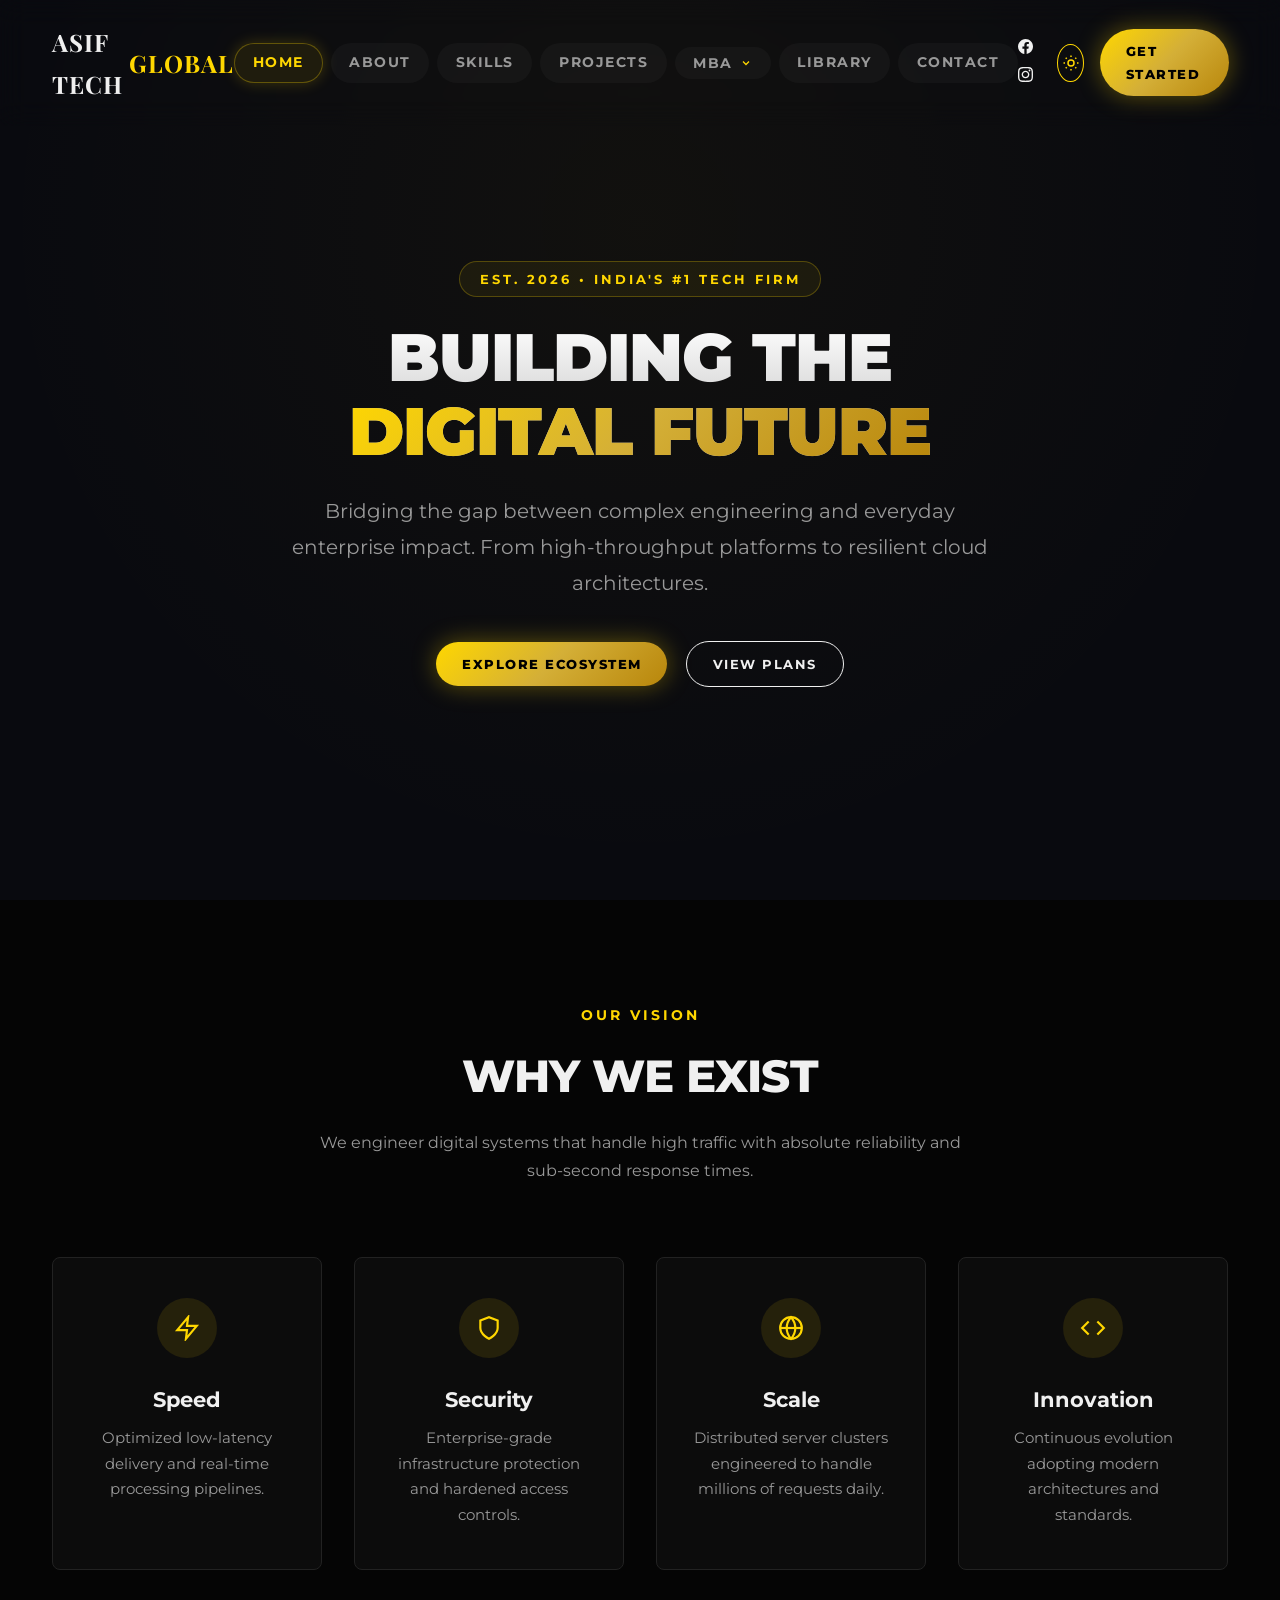
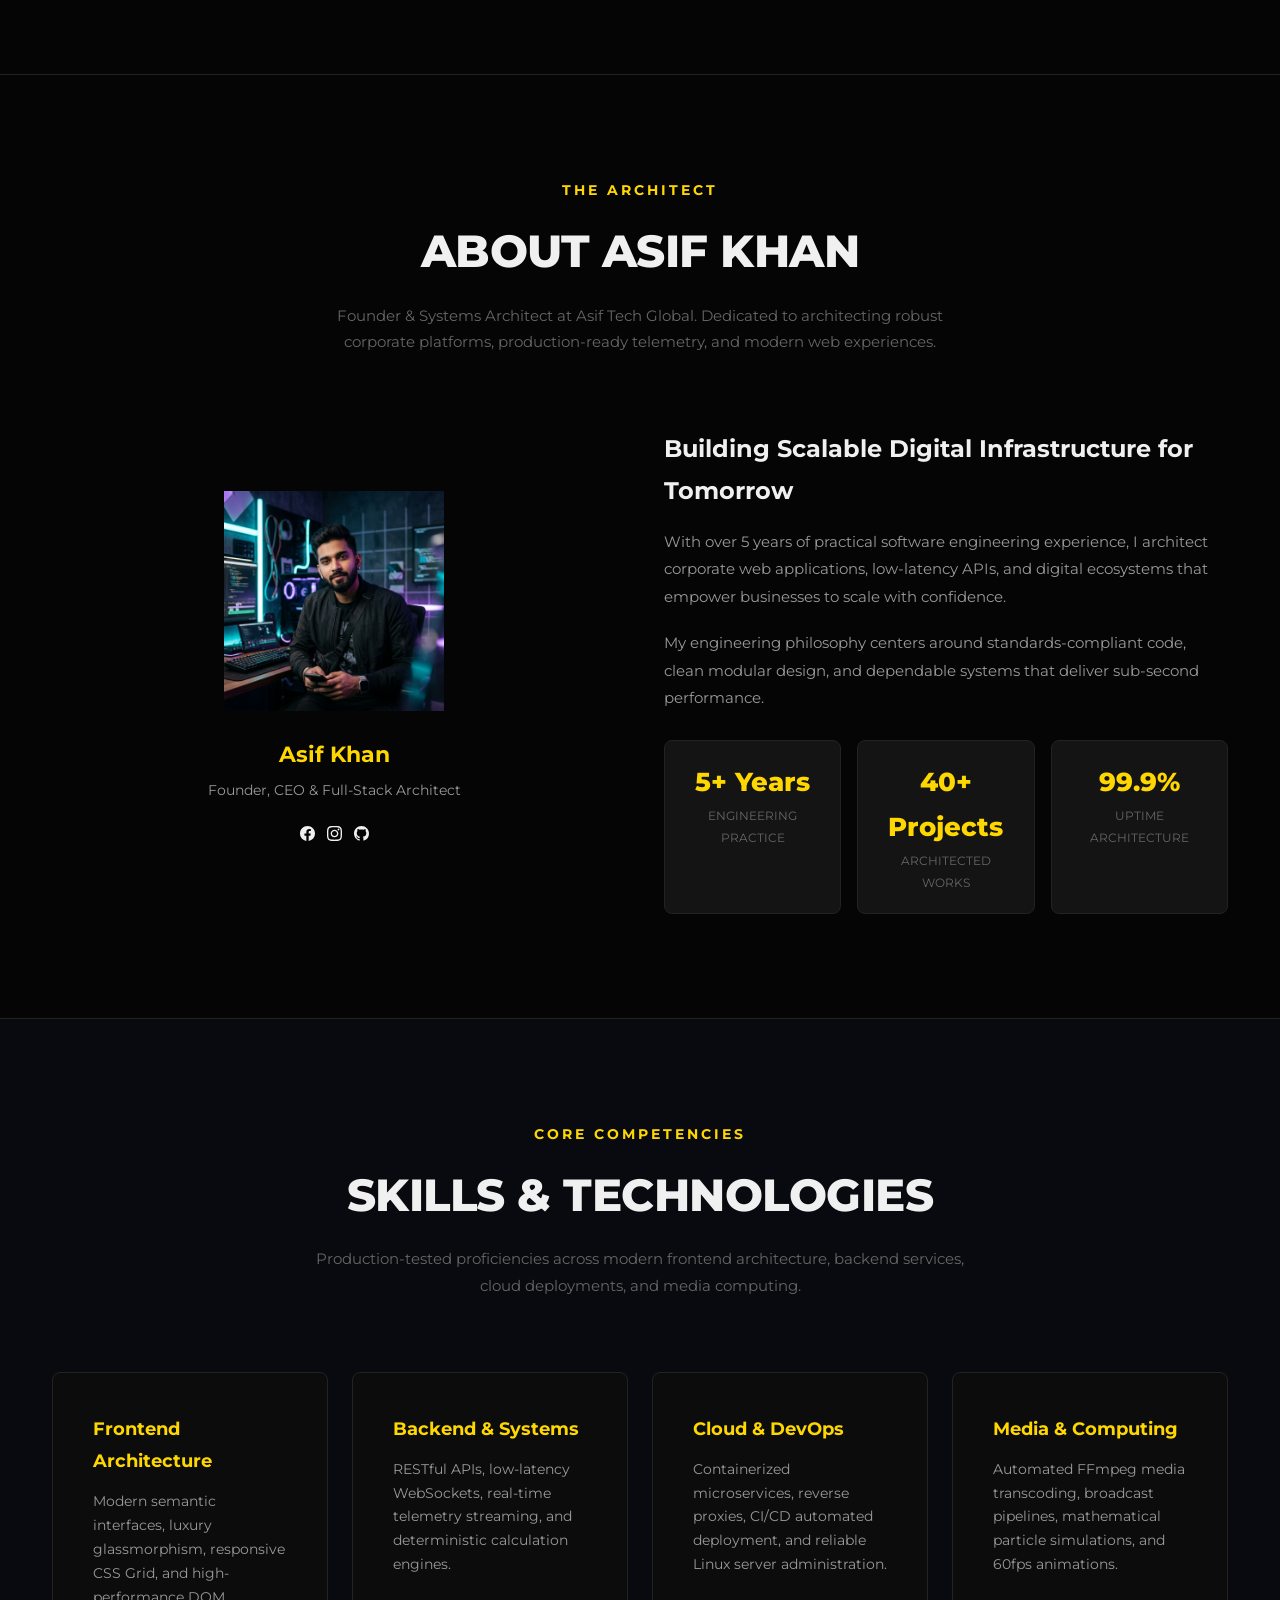
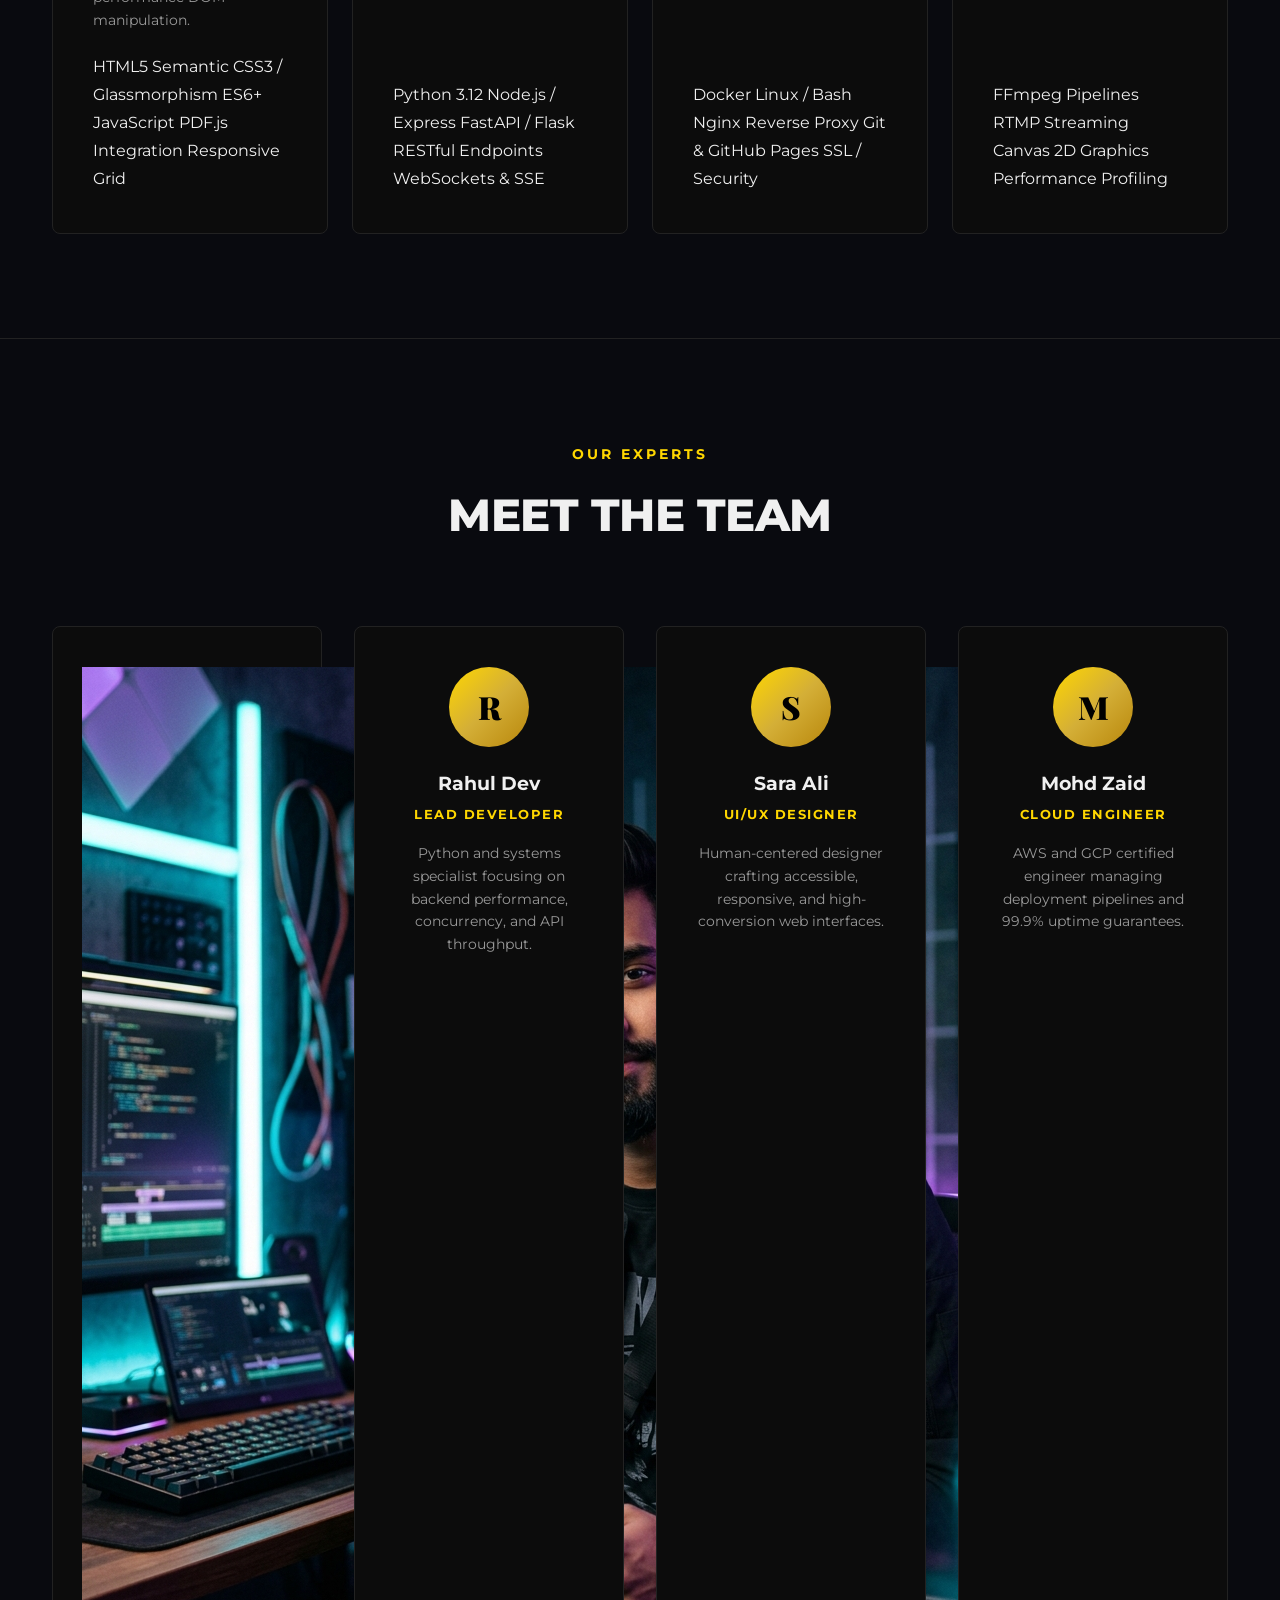
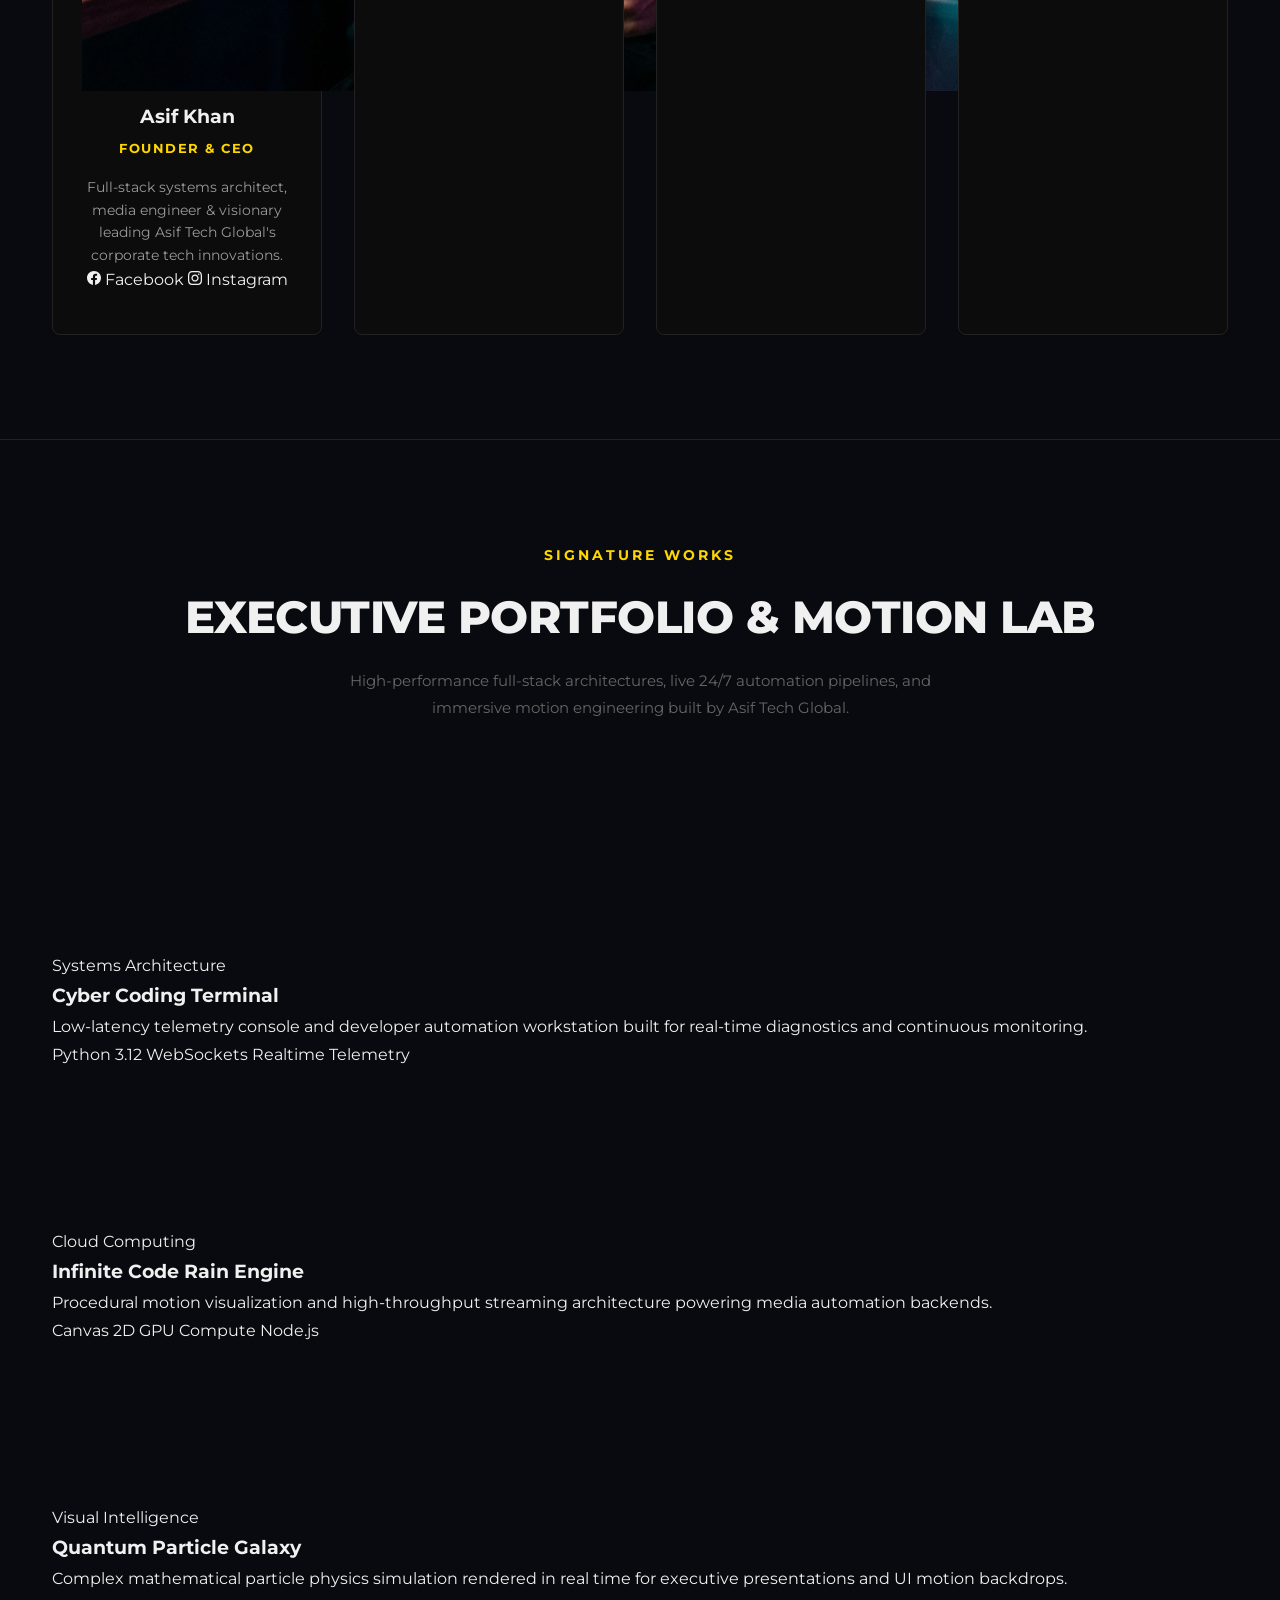
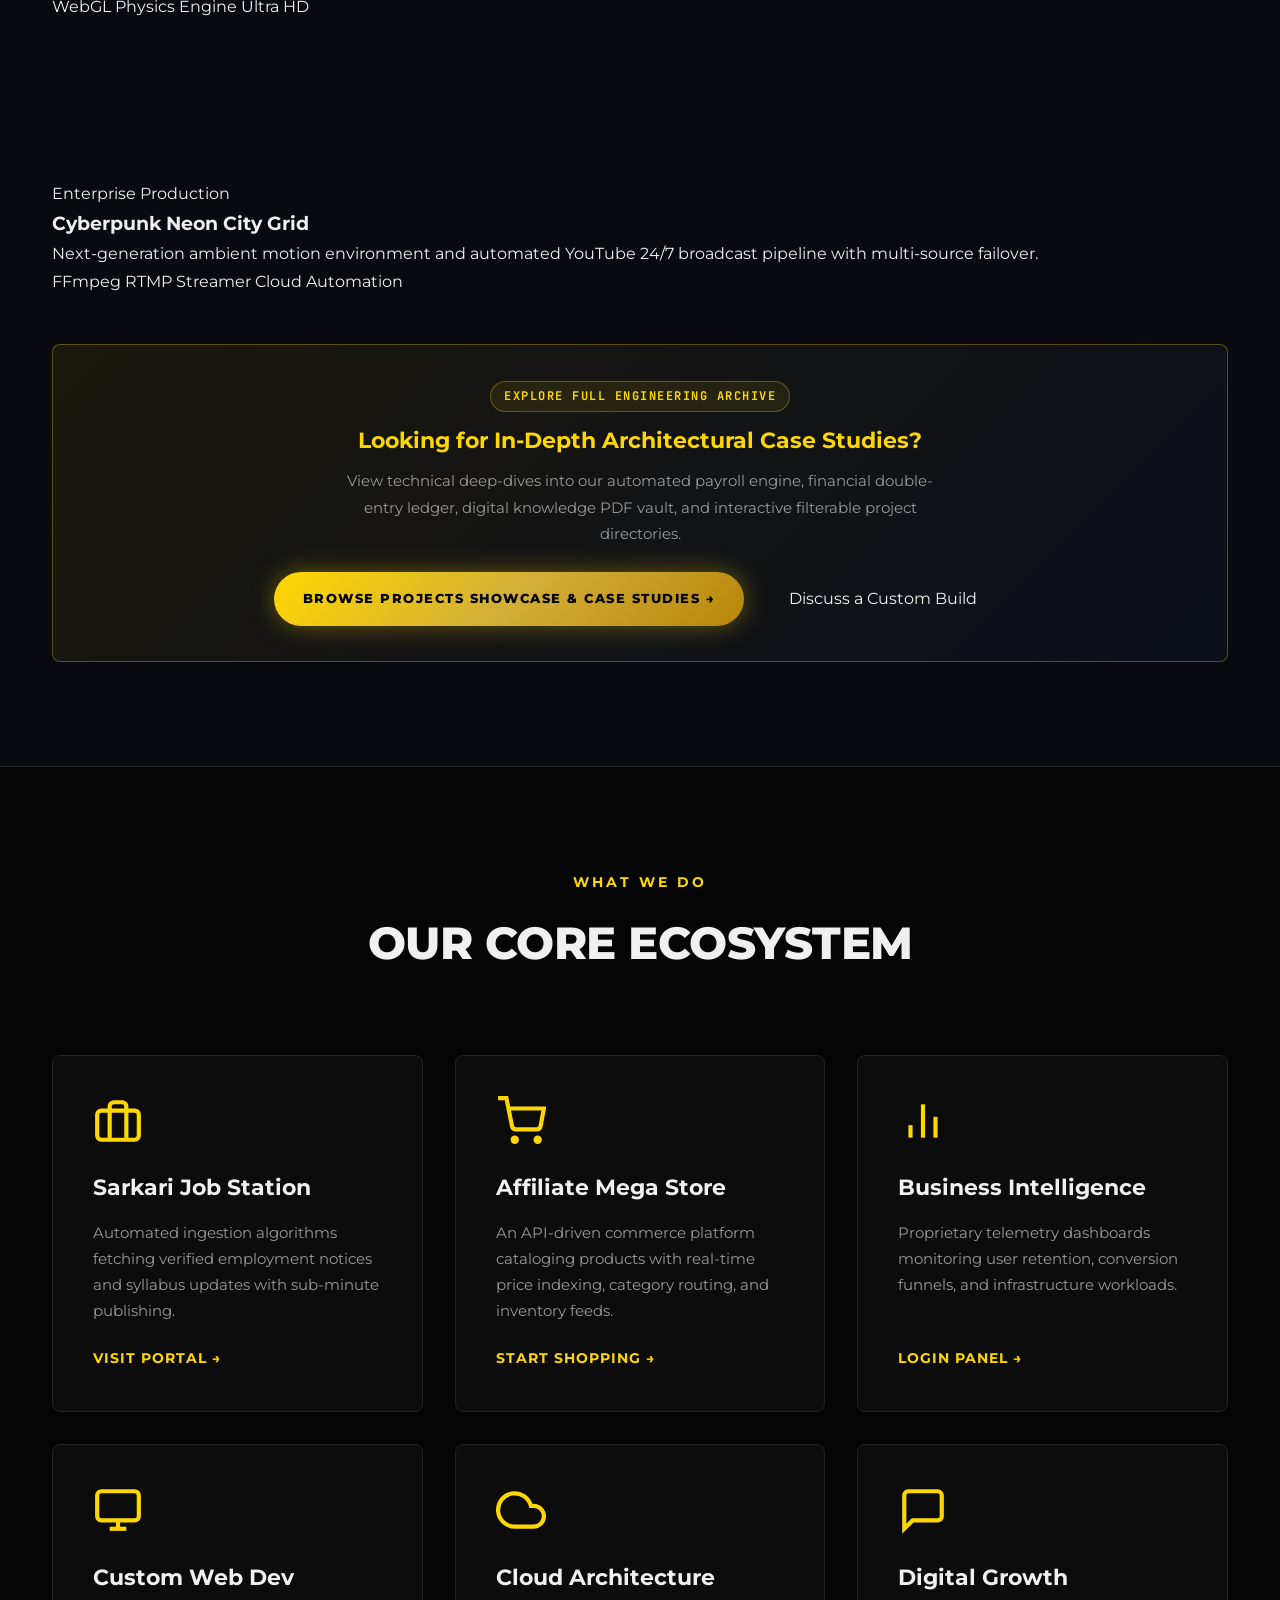
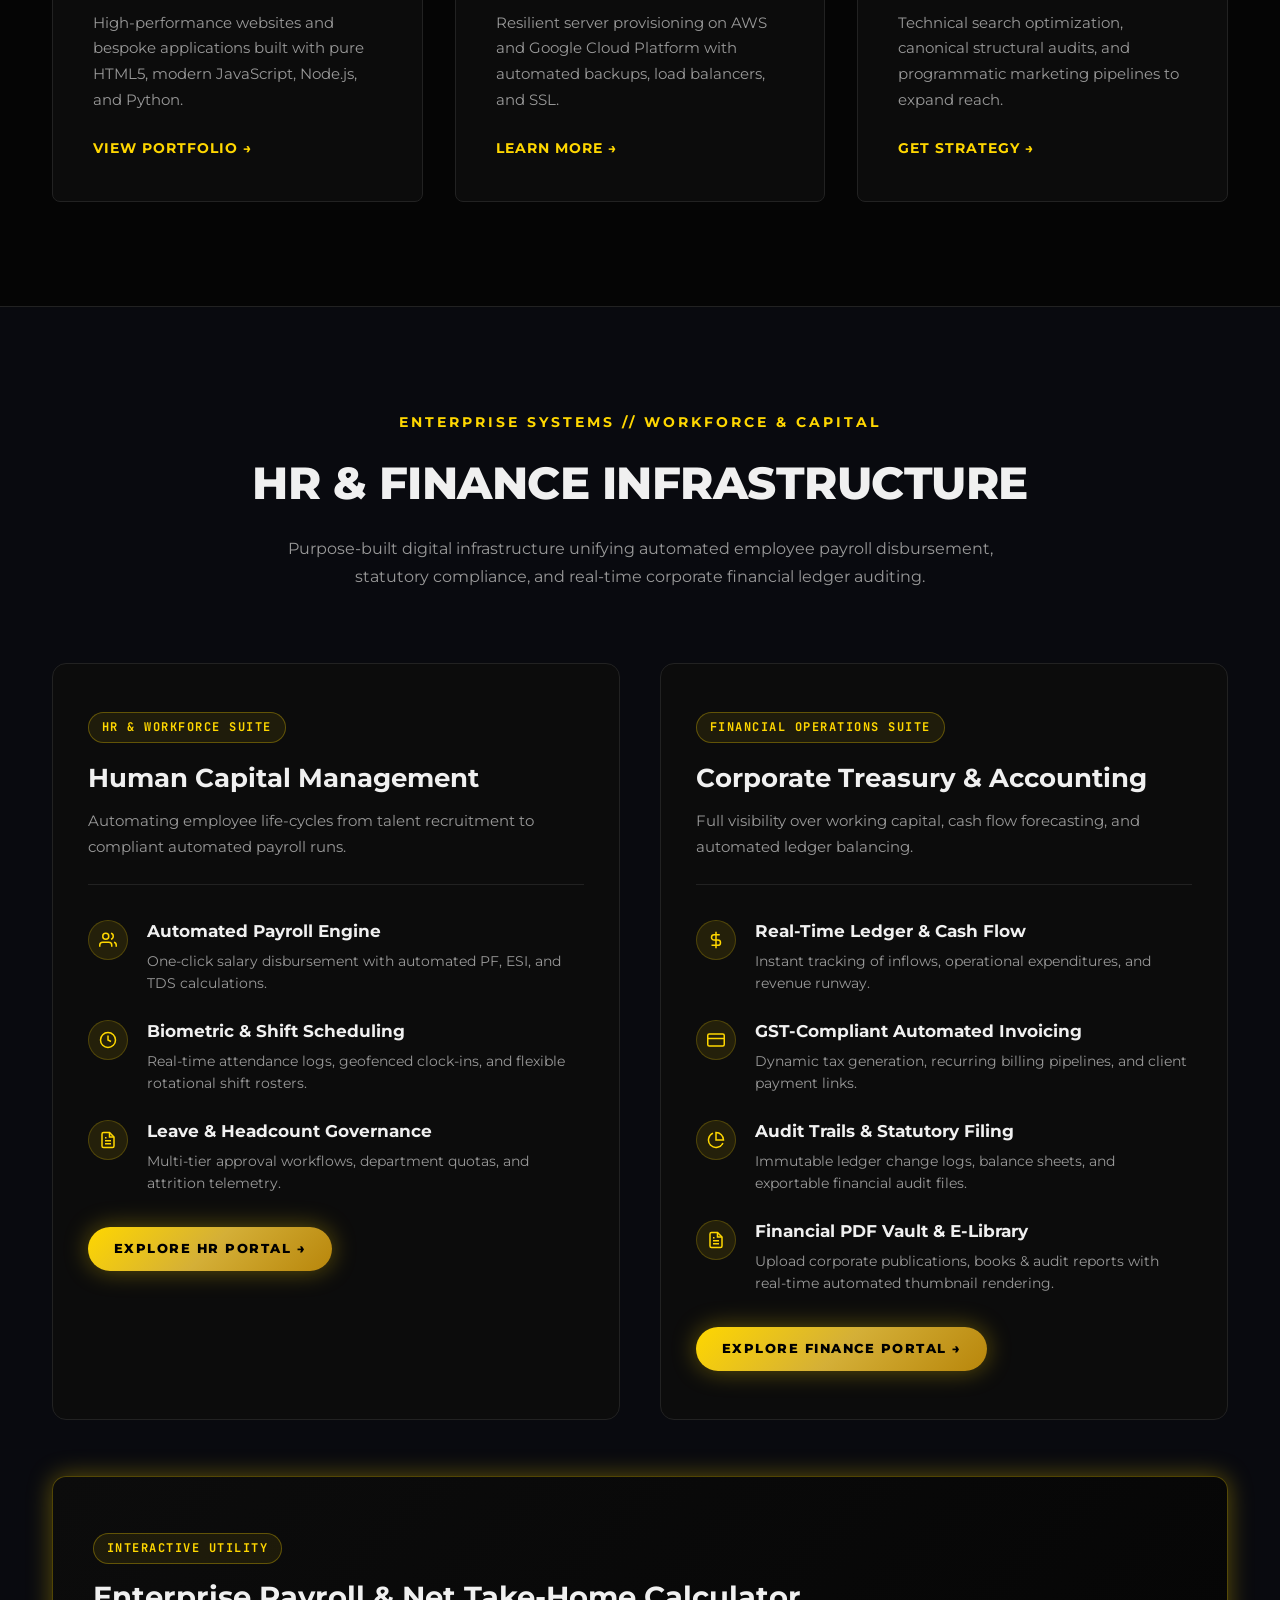
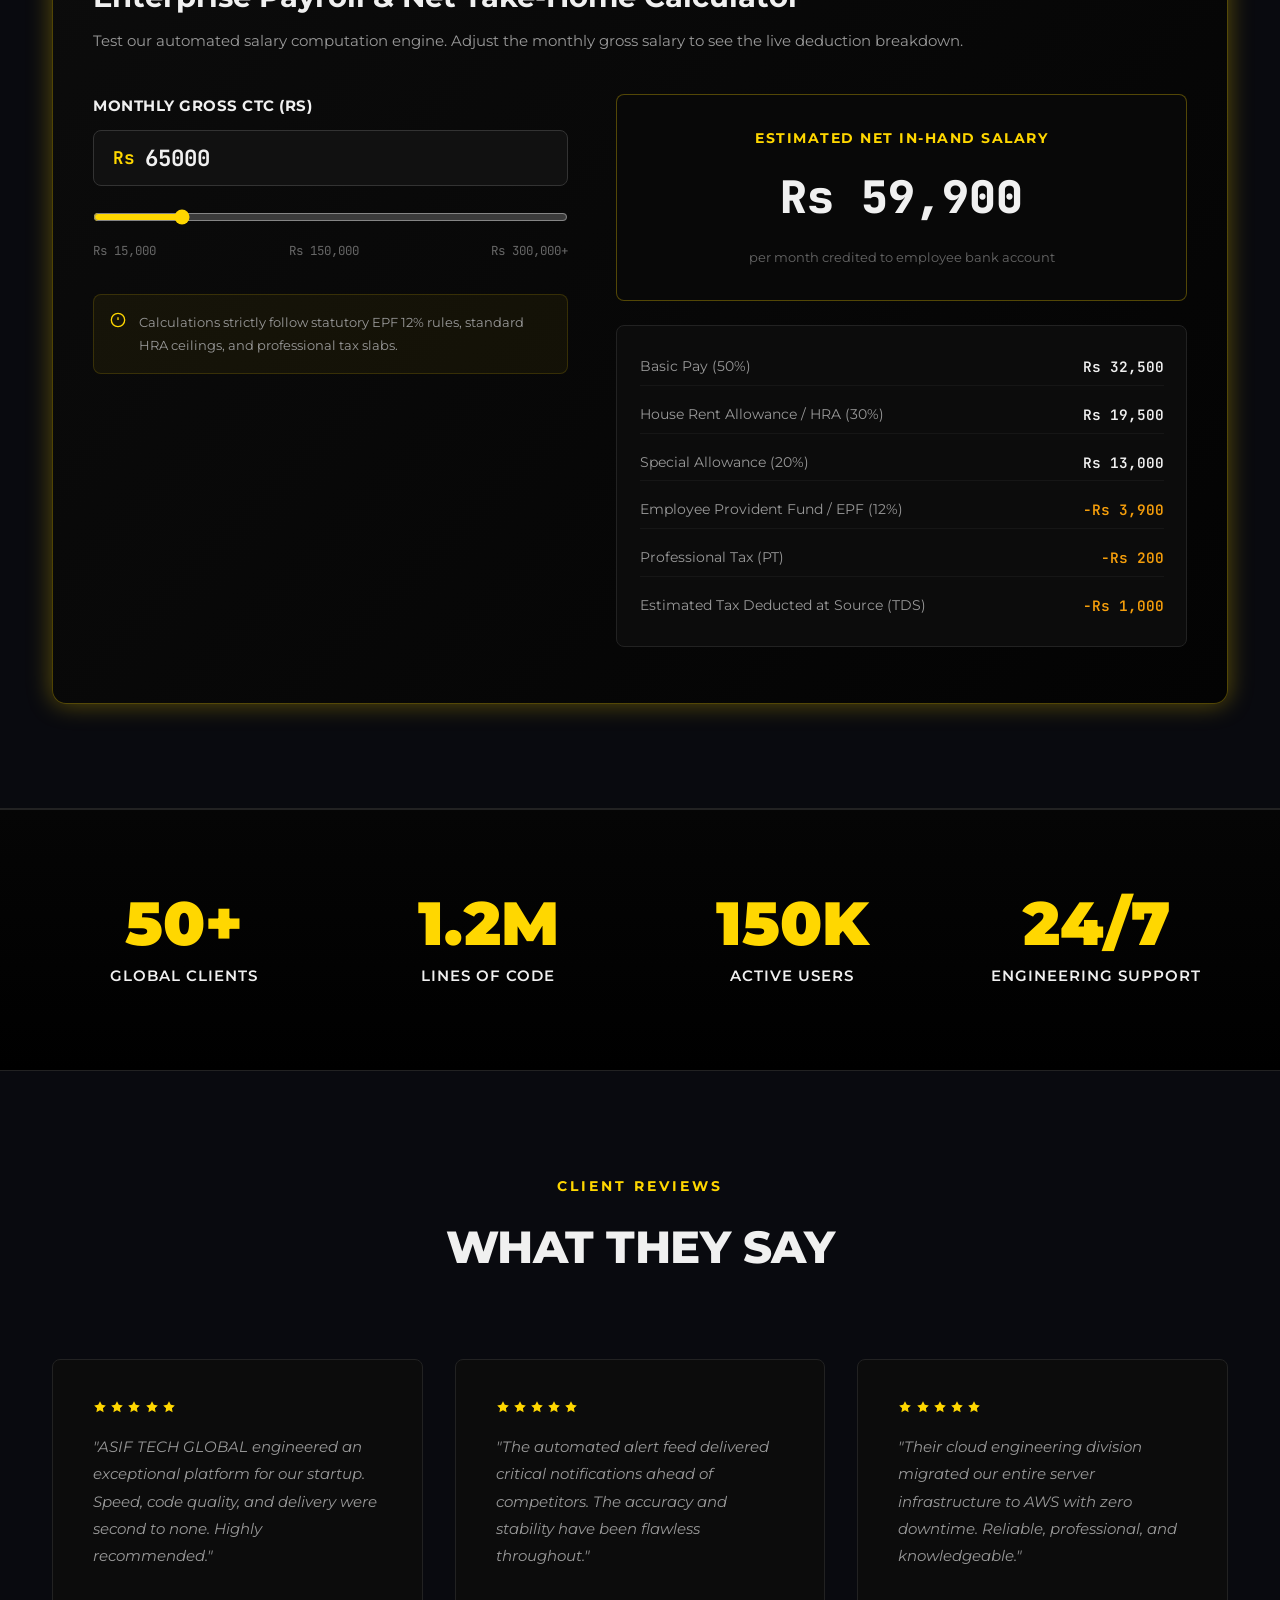
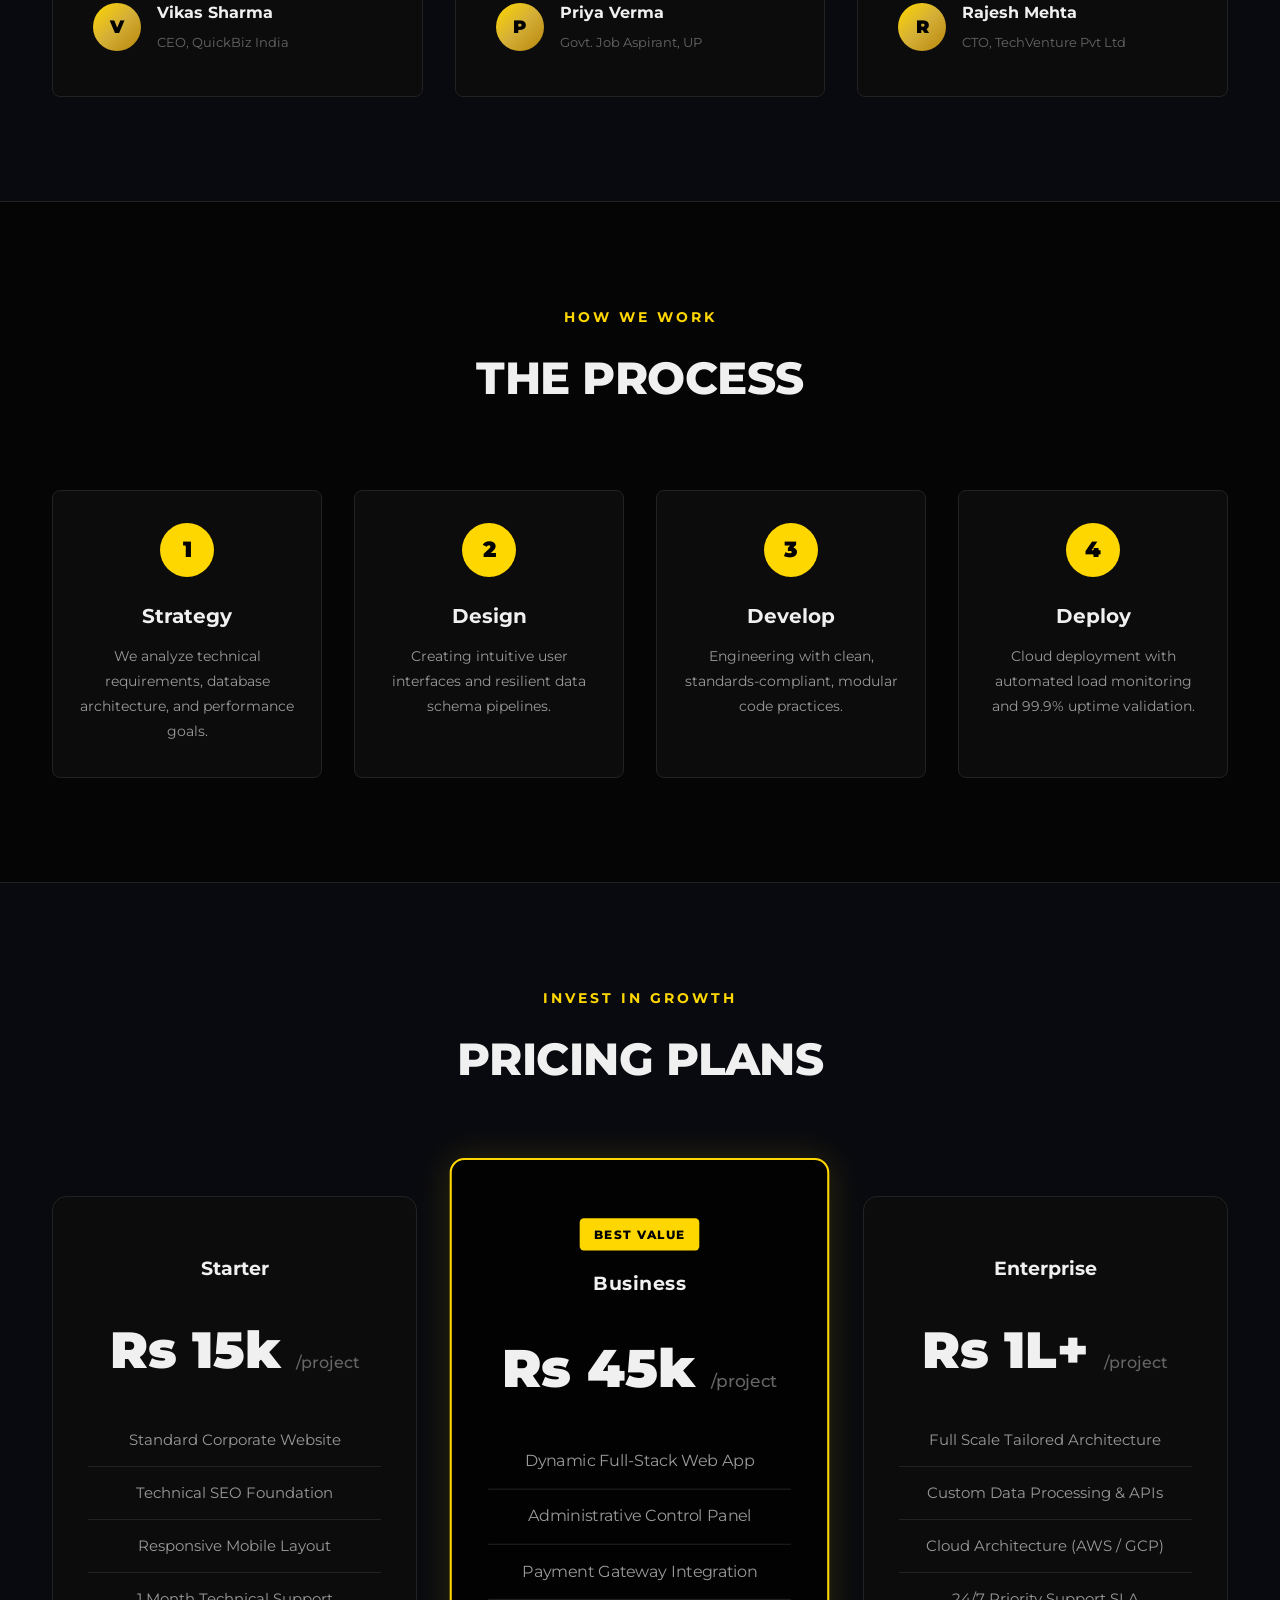
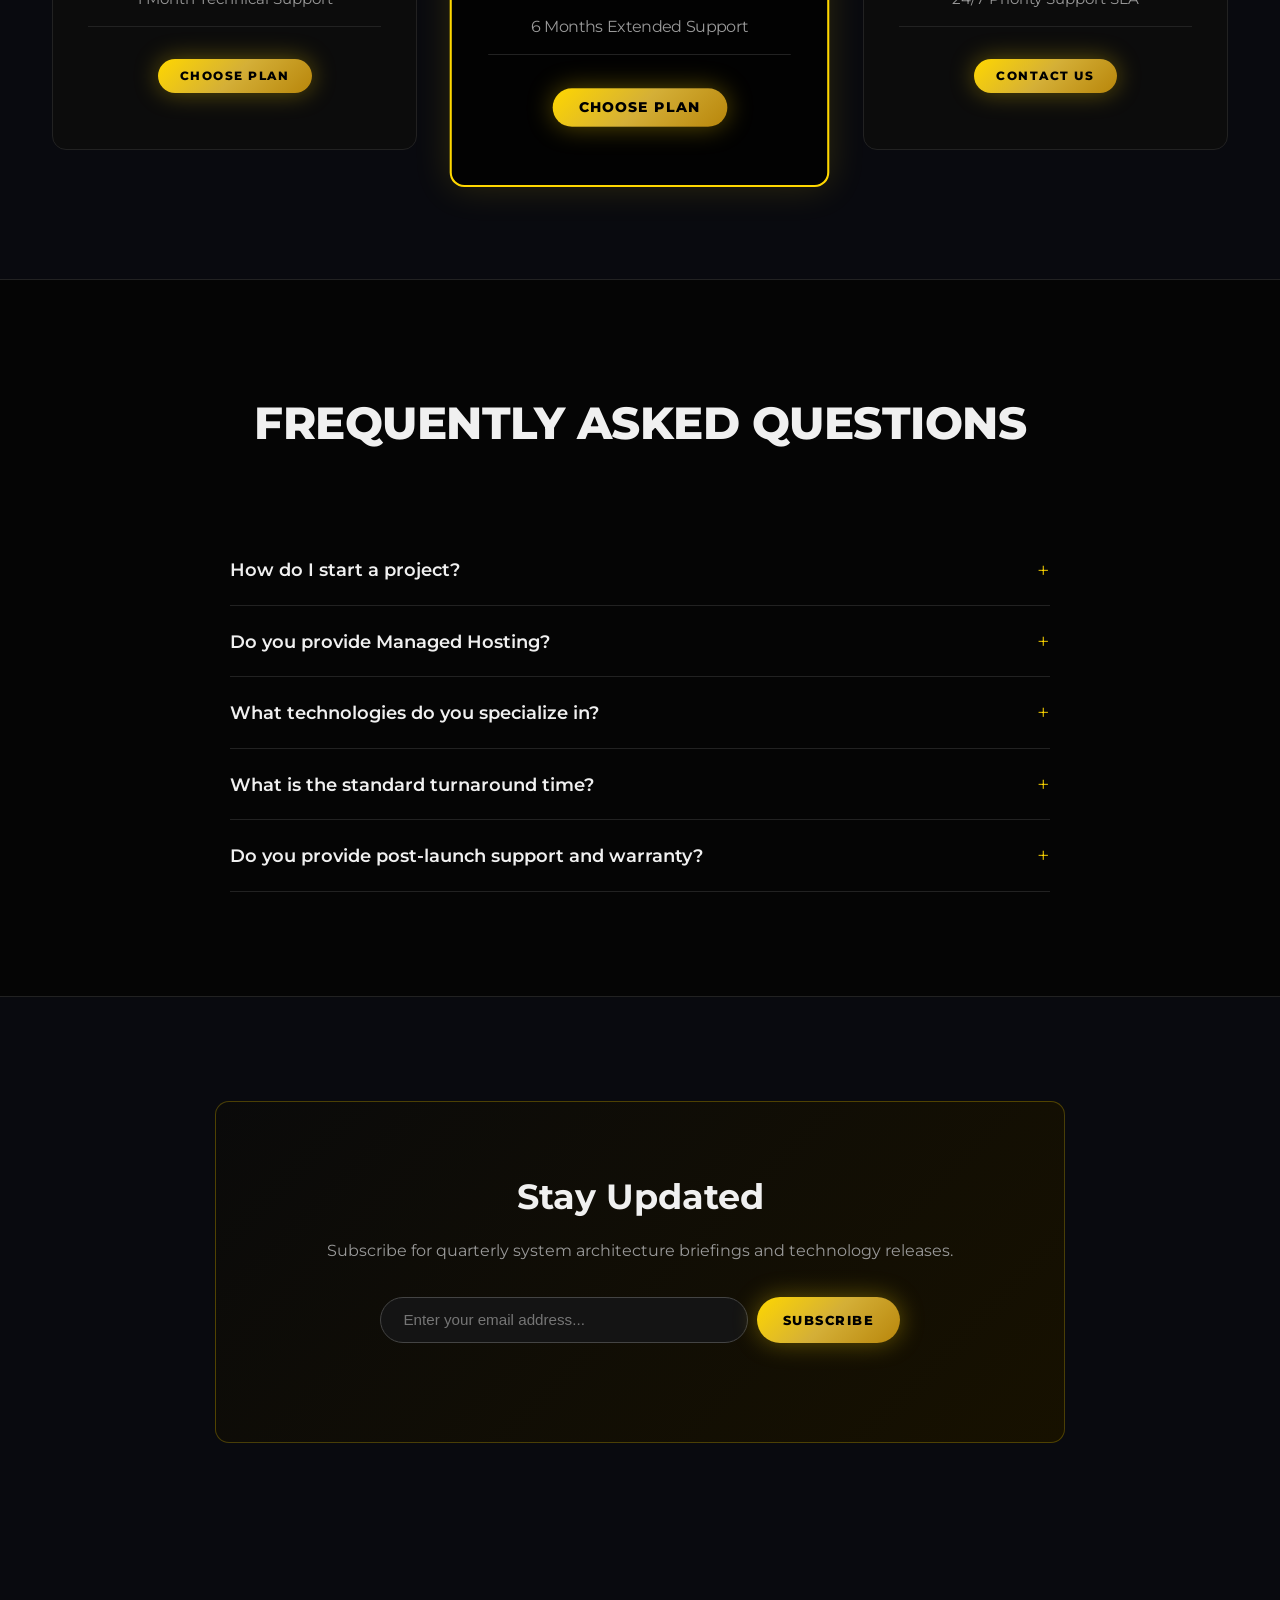
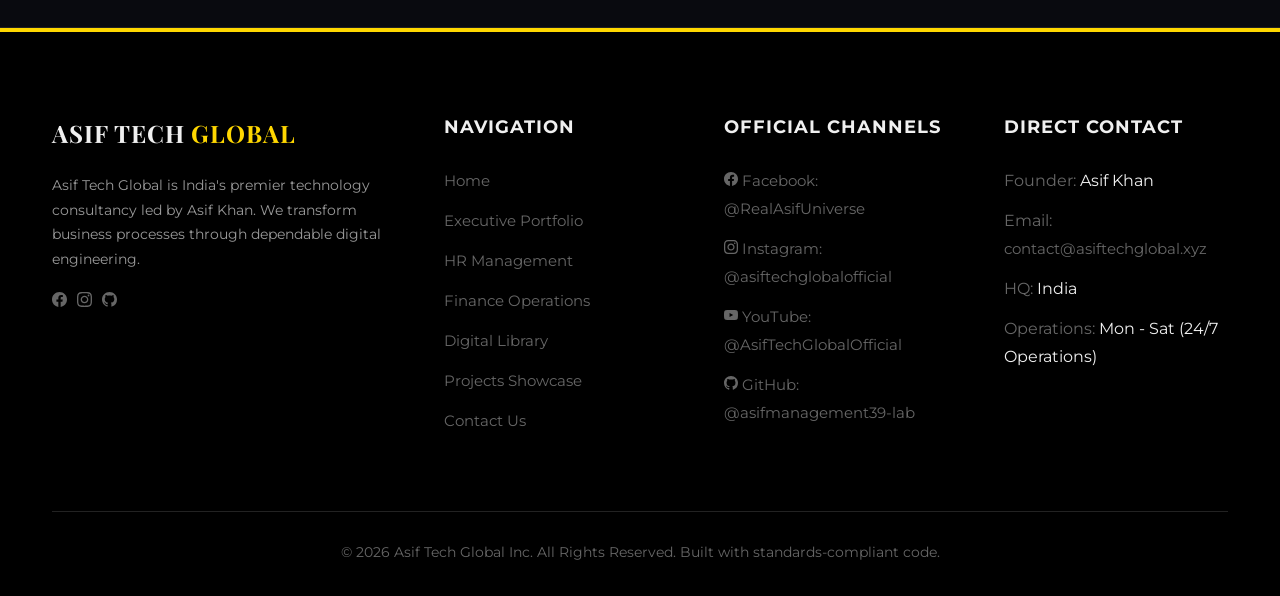
==== commit b95b27c7: "feat: modularize code architecture into /js and /css, add projects and contact pages, remove hardcod" ====
--- a/index.html
+++ b/index.html
@@ -23,7 +23,9 @@
       <!-- Navigation Menu -->
       <div class="nav-menu">
         <a href="#home" class="nav-link-item active">Home</a>
-        <a href="#portfolio" class="nav-link-item">Portfolio</a>
+        <a href="#about" class="nav-link-item">About</a>
+        <a href="#skills" class="nav-link-item">Skills</a>
+        <a href="projects.html" class="nav-link-item">Projects</a>
 
         <!-- MBA Menu with separate HR & FINANCE options -->
         <div class="nav-dropdown" id="mbaDropdown">
@@ -60,7 +62,7 @@
         </div>
 
         <a href="library.html" class="nav-link-item">Library</a>
-        <a href="youtube.html" class="nav-link-item">YouTube</a>
+        <a href="contact.html" class="nav-link-item">Contact</a>
       </div>
 
       <!-- Right Controls -->
@@ -166,6 +168,134 @@
           </div>
           <h3>Innovation</h3>
           <p>Continuous evolution adopting modern architectures and standards.</p>
+        </div>
+      </div>
+  </section>
+
+  <!-- ==========================================================================
+       About Founder & Systems Architect
+       ========================================================================== -->
+  <section class="section section-bg-dark" id="about">
+    <div class="container">
+      <div class="section-header">
+        <div class="section-pretitle">The Architect</div>
+        <h2 class="section-h2">About Asif Khan</h2>
+        <p style="max-width: 680px; margin: 12px auto 0; color: var(--text-dim); font-size: 0.95rem;">
+          Founder & Systems Architect at Asif Tech Global. Dedicated to architecting robust corporate platforms, production-ready telemetry, and modern web experiences.
+        </p>
+      </div>
+
+      <div style="display: grid; grid-template-columns: repeat(auto-fit, minmax(280px, 1fr)); gap: 3rem; align-items: center; margin-top: 2.5rem;">
+        <div style="text-align: center;">
+          <div class="founder-avatar-box" style="width: 220px; height: 220px; margin: 0 auto 1.5rem; border-width: 2px;">
+            <img src="assets/asif_khan.jpg" alt="Asif Khan - Founder & Systems Architect" class="founder-photo-thumb" style="width: 100%; height: 100%; object-fit: cover;">
+          </div>
+          <h3 style="font-size: 1.4rem; color: var(--gold); margin-bottom: 4px;">Asif Khan</h3>
+          <p style="color: var(--text-muted); font-size: 0.88rem; margin-bottom: 1.2rem;">Founder, CEO & Full-Stack Architect</p>
+          <div style="display: flex; justify-content: center; gap: 12px;">
+            <a href="https://www.facebook.com/RealAsifUniverse/" target="_blank" rel="noopener" class="nav-social-btn" title="Facebook (@RealAsifUniverse)">
+              <svg width="15" height="15" viewBox="0 0 24 24" fill="currentColor"><path d="M24 12.073c0-6.627-5.373-12-12-12s-12 5.373-12 12c0 5.99 4.388 10.954 10.125 11.854v-8.385H7.078v-3.47h3.047V9.43c0-3.007 1.792-4.669 4.533-4.669 1.312 0 2.686.235 2.686.235v2.953H15.83c-1.491 0-1.956.925-1.956 1.874v2.25h3.328l-.532 3.47h-2.796v8.385C19.612 23.027 24 18.062 24 12.073z"/></svg>
+            </a>
+            <a href="https://www.instagram.com/asiftechglobalofficial/" target="_blank" rel="noopener" class="nav-social-btn" title="Instagram (@asiftechglobalofficial)">
+              <svg width="15" height="15" viewBox="0 0 24 24" fill="currentColor"><path d="M12 2.163c3.204 0 3.584.012 4.85.07 3.252.148 4.771 1.691 4.919 4.919.058 1.265.069 1.645.069 4.849 0 3.205-.012 3.584-.069 4.849-.149 3.225-1.664 4.771-4.919 4.919-1.266.058-1.644.07-4.85.07-3.204 0-3.584-.012-4.849-.07-3.26-.149-4.771-1.699-4.919-4.92-.058-1.265-.07-1.644-.07-4.849 0-3.204.013-3.583.07-4.849.149-3.227 1.664-4.771 4.919-4.919 1.266-.057 1.645-.069 4.849-.069zm0-2.163c-3.259 0-3.667.014-4.947.072-4.358.2-6.78 2.618-6.98 6.98-.059 1.281-.073 1.689-.073 4.948 0 3.259.014 3.668.072 4.948.2 4.358 2.618 6.78 6.98 6.98 1.281.058 1.689.072 4.948.072 3.259 0 3.668-.014 4.948-.072 4.354-.2 6.782-2.618 6.979-6.98.059-1.28.073-1.689.073-4.948 0-3.259-.014-3.667-.072-4.947-.196-4.354-2.617-6.78-6.979-6.98-1.281-.059-1.69-.073-4.949-.073zm0 5.838c-3.403 0-6.162 2.759-6.162 6.162s2.759 6.163 6.162 6.163 6.162-2.759 6.162-6.163c0-3.403-2.759-6.162-6.162-6.162zm0 10.162c-2.209 0-4-1.79-4-4 0-2.209 1.791-4 4-4s4 1.791 4 4c0 2.21-1.791 4-4 4zm6.406-11.845c-.796 0-1.441.645-1.441 1.44s.645 1.44 1.441 1.44c.795 0 1.439-.645 1.439-1.44s-.644-1.44-1.439-1.44z"/></svg>
+            </a>
+            <a href="https://github.com/asifmanagement39-lab" target="_blank" rel="noopener" class="nav-social-btn" title="GitHub (@asifmanagement39-lab)">
+              <svg width="15" height="15" viewBox="0 0 24 24" fill="currentColor"><path d="M12 0C5.37 0 0 5.37 0 12c0 5.31 3.435 9.795 8.205 11.385.6.105.825-.255.825-.57 0-.285-.015-1.23-.015-2.235-3.015.555-3.795-.735-4.035-1.41-.135-.345-.72-1.41-1.23-1.695-.42-.225-1.02-.78-.015-.795.945-.015 1.62.87 1.845 1.23 1.08 1.815 2.805 1.305 3.495.99.105-.78.42-1.305.765-1.605-2.67-.3-5.46-1.335-5.46-5.925 0-1.305.465-2.385 1.23-3.225-.12-.3-.54-1.53.12-3.18 0 0 1.005-.315 3.3 1.23.96-.27 1.98-.405 3-.405s2.04.135 3 .405c2.295-1.56 3.3-1.23 3.3-1.23.66 1.65.24 2.88.12 3.18.765.84 1.23 1.905 1.23 3.225 0 4.605-2.805 5.625-5.475 5.925.435.375.81 1.095.81 2.22 0 1.605-.015 2.895-.015 3.3 0 .315.225.69.825.57A12.02 12.02 0 0024 12c0-6.63-5.37-12-12-12z"/></svg>
+            </a>
+          </div>
+        </div>
+
+        <div>
+          <h3 style="font-size: 1.5rem; margin-bottom: 1rem; color: var(--text-main);">Building Scalable Digital Infrastructure for Tomorrow</h3>
+          <p style="color: var(--text-muted); font-size: 0.95rem; line-height: 1.8; margin-bottom: 1.2rem;">
+            With over 5 years of practical software engineering experience, I architect corporate web applications, low-latency APIs, and digital ecosystems that empower businesses to scale with confidence.
+          </p>
+          <p style="color: var(--text-muted); font-size: 0.95rem; line-height: 1.8; margin-bottom: 1.8rem;">
+            My engineering philosophy centers around standards-compliant code, clean modular design, and dependable systems that deliver sub-second performance.
+          </p>
+
+          <div style="display: grid; grid-template-columns: repeat(auto-fit, minmax(140px, 1fr)); gap: 1rem;">
+            <div style="background: var(--dark-surface); padding: 1.2rem; border-radius: 8px; border: 1px solid var(--border-subtle); text-align: center;">
+              <div style="font-size: 1.6rem; font-weight: 800; color: var(--gold);">5+ Years</div>
+              <div style="font-size: 0.78rem; color: var(--text-dim); text-transform: uppercase;">Engineering Practice</div>
+            </div>
+            <div style="background: var(--dark-surface); padding: 1.2rem; border-radius: 8px; border: 1px solid var(--border-subtle); text-align: center;">
+              <div style="font-size: 1.6rem; font-weight: 800; color: var(--gold);">40+ Projects</div>
+              <div style="font-size: 0.78rem; color: var(--text-dim); text-transform: uppercase;">Architected Works</div>
+            </div>
+            <div style="background: var(--dark-surface); padding: 1.2rem; border-radius: 8px; border: 1px solid var(--border-subtle); text-align: center;">
+              <div style="font-size: 1.6rem; font-weight: 800; color: var(--gold);">99.9%</div>
+              <div style="font-size: 0.78rem; color: var(--text-dim); text-transform: uppercase;">Uptime Architecture</div>
+            </div>
+          </div>
+        </div>
+      </div>
+    </div>
+  </section>
+
+  <!-- ==========================================================================
+       Skills & Technology Matrix
+       ========================================================================== -->
+  <section class="section" id="skills">
+    <div class="container">
+      <div class="section-header">
+        <div class="section-pretitle">Core Competencies</div>
+        <h2 class="section-h2">Skills & Technologies</h2>
+        <p style="max-width: 650px; margin: 12px auto 0; color: var(--text-dim); font-size: 0.95rem;">
+          Production-tested proficiencies across modern frontend architecture, backend services, cloud deployments, and media computing.
+        </p>
+      </div>
+
+      <div style="display: grid; grid-template-columns: repeat(auto-fit, minmax(260px, 1fr)); gap: 1.5rem; margin-top: 2rem;">
+        <!-- Skill Category 1 -->
+        <div class="ecosystem-card">
+          <h3 style="color: var(--gold); font-size: 1.15rem; margin-bottom: 0.8rem;">Frontend Architecture</h3>
+          <p style="color: var(--text-muted); font-size: 0.88rem; margin-bottom: 1.2rem;">Modern semantic interfaces, luxury glassmorphism, responsive CSS Grid, and high-performance DOM manipulation.</p>
+          <div class="portfolio-tech-tags">
+            <span>HTML5 Semantic</span>
+            <span>CSS3 / Glassmorphism</span>
+            <span>ES6+ JavaScript</span>
+            <span>PDF.js Integration</span>
+            <span>Responsive Grid</span>
+          </div>
+        </div>
+
+        <!-- Skill Category 2 -->
+        <div class="ecosystem-card">
+          <h3 style="color: var(--gold); font-size: 1.15rem; margin-bottom: 0.8rem;">Backend & Systems</h3>
+          <p style="color: var(--text-muted); font-size: 0.88rem; margin-bottom: 1.2rem;">RESTful APIs, low-latency WebSockets, real-time telemetry streaming, and deterministic calculation engines.</p>
+          <div class="portfolio-tech-tags">
+            <span>Python 3.12</span>
+            <span>Node.js / Express</span>
+            <span>FastAPI / Flask</span>
+            <span>RESTful Endpoints</span>
+            <span>WebSockets & SSE</span>
+          </div>
+        </div>
+
+        <!-- Skill Category 3 -->
+        <div class="ecosystem-card">
+          <h3 style="color: var(--gold); font-size: 1.15rem; margin-bottom: 0.8rem;">Cloud & DevOps</h3>
+          <p style="color: var(--text-muted); font-size: 0.88rem; margin-bottom: 1.2rem;">Containerized microservices, reverse proxies, CI/CD automated deployment, and reliable Linux server administration.</p>
+          <div class="portfolio-tech-tags">
+            <span>Docker</span>
+            <span>Linux / Bash</span>
+            <span>Nginx Reverse Proxy</span>
+            <span>Git & GitHub Pages</span>
+            <span>SSL / Security</span>
+          </div>
+        </div>
+
+        <!-- Skill Category 4 -->
+        <div class="ecosystem-card">
+          <h3 style="color: var(--gold); font-size: 1.15rem; margin-bottom: 0.8rem;">Media & Computing</h3>
+          <p style="color: var(--text-muted); font-size: 0.88rem; margin-bottom: 1.2rem;">Automated FFmpeg media transcoding, broadcast pipelines, mathematical particle simulations, and 60fps animations.</p>
+          <div class="portfolio-tech-tags">
+            <span>FFmpeg Pipelines</span>
+            <span>RTMP Streaming</span>
+            <span>Canvas 2D Graphics</span>
+            <span>Performance Profiling</span>
+          </div>
         </div>
       </div>
     </div>
@@ -306,6 +436,19 @@
               <span>Cloud Automation</span>
             </div>
           </div>
+        </div>
+      </div>
+
+      <!-- Dedicated Projects Page Callout -->
+      <div style="margin-top: 3rem; text-align: center; background: linear-gradient(135deg, rgba(230, 184, 0, 0.08), rgba(15, 20, 36, 0.6)); border: 1px solid var(--border-gold); border-radius: var(--radius-md); padding: 2.2rem 1.5rem;">
+        <div class="suite-badge" style="margin-bottom: 0.6rem;">Explore Full Engineering Archive</div>
+        <h3 style="font-size: 1.4rem; color: var(--gold); margin-bottom: 0.5rem;">Looking for In-Depth Architectural Case Studies?</h3>
+        <p style="color: var(--text-muted); max-width: 600px; margin: 0 auto 1.5rem; font-size: 0.95rem;">
+          View technical deep-dives into our automated payroll engine, financial double-entry ledger, digital knowledge PDF vault, and interactive filterable project directories.
+        </p>
+        <div style="display: flex; gap: 1rem; justify-content: center; flex-wrap: wrap;">
+          <a href="projects.html" class="btn-gold" style="padding: 0.8rem 1.8rem;">Browse Projects Showcase &amp; Case Studies &rarr;</a>
+          <a href="contact.html" class="btn-outline-gold" style="padding: 0.8rem 1.8rem;">Discuss a Custom Build</a>
         </div>
       </div>
     </div>
@@ -867,8 +1010,9 @@
             <li><a href="#portfolio">Executive Portfolio</a></li>
             <li><a href="hr.html">HR Management</a></li>
             <li><a href="finance.html">Finance Operations</a></li>
-            <li><a href="library.html">Research Library</a></li>
-            <li><a href="youtube.html">YouTube Live Stream</a></li>
+            <li><a href="library.html">Digital Library</a></li>
+            <li><a href="projects.html">Projects Showcase</a></li>
+            <li><a href="contact.html">Contact Us</a></li>
           </ul>
         </div>
 
@@ -924,6 +1068,12 @@
     &uarr;
   </button>
 
+  <!-- Modular Application Architecture -->
+  <script src="js/config.js"></script>
+  <script src="js/ui-common.js"></script>
+  <script src="js/data.js"></script>
+  <script src="js/dashboard.js"></script>
+  <script src="js/library.js"></script>
   <script src="app.js"></script>
 </body>
 </html>
--- a/style.css
+++ b/style.css
@@ -1,4093 +1,8 @@
 /* ==========================================================================
-   ASIF TECH GLOBAL — Ultra-Luxury Black & Gold IT Engineering Firm
-   Benchmark: asiftechglobal.xyz (Elevated & Refined, Zero Emojis)
+   ASIF TECH GLOBAL — Universal Master Stylesheet
+   Modular imports: Theme & Design Tokens, Core Components, and Responsive Optimization.
    ========================================================================== */
 
-@import url('https://fonts.googleapis.com/css2?family=Montserrat:ital,wght@0,300;0,400;0,500;0,600;0,700;0,800;0,900;1,400&family=Playfair+Display:wght@600;700;800&family=JetBrains+Mono:wght@400;500&display=swap');
-
-:root {
-  --gold: #FFD700;
-  --gold-light: #FFE55C;
-  --gold-dark: #B8860B;
-  --gold-gradient: linear-gradient(135deg, #FFD700 0%, #D4AF37 50%, #B8860B 100%);
-  --gold-glow: 0 0 25px rgba(255, 215, 0, 0.35);
-
-  --black: #000000;
-  --dark-void: #050505;
-  --dark-card: #0c0c0c;
-  --dark-surface: #141414;
-  --border-subtle: #222222;
-  --border-gold: rgba(255, 215, 0, 0.3);
-
-  --text-main: #f0f0f0;
-  --text-muted: #999999;
-  --text-dim: #666666;
-
-  --font-main: 'Montserrat', -apple-system, BlinkMacSystemFont, sans-serif;
-  --font-serif: 'Playfair Display', serif;
-  --font-mono: 'JetBrains Mono', monospace;
-
-  --radius-sm: 4px;
-  --radius-md: 8px;
-  --radius-lg: 14px;
-  --radius-pill: 50px;
-
-  --transition: 0.3s cubic-bezier(0.16, 1, 0.3, 1);
-}
-
-[data-theme="light"] {
-  --black: #ffffff;
-  --dark-void: #f5f5f7;
-  --dark-card: #ffffff;
-  --dark-surface: #e9e9ee;
-  --border-subtle: #d8d8e0;
-  --border-gold: rgba(184, 134, 11, 0.4);
-
-  --text-main: #111111;
-  --text-muted: #555555;
-  --text-dim: #888888;
-  --gold-glow: 0 0 20px rgba(184, 134, 11, 0.25);
-}
-
-/* Reset & Base */
-*, *::before, *::after {
-  margin: 0;
-  padding: 0;
-  box-sizing: border-box;
-}
-
-html {
-  scroll-behavior: smooth;
-  font-size: 16px;
-}
-
-body {
-  font-family: var(--font-main);
-  background: #090a0f;
-  color: var(--text-main);
-  line-height: 1.75;
-  overflow-x: hidden;
-  transition: background var(--transition), color var(--transition);
-  position: relative;
-}
-
-[data-theme="light"] body {
-  background: #f8fafc;
-}
-
-/* Background Canvas Disabled */
-#financeHrCanvas {
-  display: none !important;
-}
-
-a {
-  text-decoration: none;
-  color: inherit;
-  transition: var(--transition);
-}
-
-ul {
-  list-style: none;
-}
-
-button {
-  cursor: pointer;
-  border: none;
-  background: none;
-  font-family: inherit;
-}
-
-.container {
-  max-width: 1240px;
-  margin: 0 auto;
-  padding: 0 2rem;
-}
-
-/* Typography Helpers */
-.text-gold {
-  color: var(--gold);
-}
-
-.gradient-gold-text {
-  background: var(--gold-gradient);
-  -webkit-background-clip: text;
-  -webkit-text-fill-color: transparent;
-}
-
-/* ==========================================================================
-   Navigation Bar (Seamless Transparent, No Border Line, ONLY "Home")
-   ========================================================================== */
-.navbar {
-  position: fixed;
-  top: 0;
-  left: 0;
-  width: 100%;
-  z-index: 1000;
-  background: transparent;
-  backdrop-filter: blur(14px);
-  -webkit-backdrop-filter: blur(14px);
-  border-bottom: none; /* Removed header border line */
-  padding: 1.3rem 0;
-  transition: background-color var(--transition), padding var(--transition), box-shadow var(--transition);
-}
-
-[data-theme="light"] .navbar {
-  background: transparent;
-}
-
-.navbar.scrolled {
-  padding: 0.9rem 0;
-  background: rgba(8, 12, 22, 0.65);
-  backdrop-filter: blur(20px);
-  -webkit-backdrop-filter: blur(20px);
-  border-bottom: none; /* No line even when scrolled */
-  box-shadow: 0 10px 30px rgba(0, 0, 0, 0.4);
-}
-
-[data-theme="light"] .navbar.scrolled {
-  background: rgba(255, 255, 255, 0.85);
-  box-shadow: 0 10px 25px rgba(0, 0, 0, 0.06);
-}
-
-.nav-wrapper {
-  display: flex;
-  align-items: center;
-  justify-content: space-between;
-}
-
-.brand-logo {
-  font-family: var(--font-serif);
-  font-size: 1.5rem;
-  font-weight: 700;
-  letter-spacing: 1px;
-  color: var(--text-main);
-  display: flex;
-  align-items: center;
-  gap: 0.4rem;
-}
-
-.brand-logo span {
-  color: var(--gold);
-}
-
-/* Nav Menu & Dropdown */
-.nav-menu {
-  display: flex;
-  align-items: center;
-  gap: 0.5rem;
-}
-
-.nav-link-item {
-  font-size: 0.85rem;
-  font-weight: 700;
-  text-transform: uppercase;
-  letter-spacing: 1.5px;
-  color: var(--text-muted);
-  padding: 0.45rem 1.1rem;
-  border-radius: var(--radius-pill);
-  background: rgba(255, 255, 255, 0.03);
-  border: 1px solid transparent;
-  transition: var(--transition);
-  text-decoration: none;
-  display: inline-flex;
-  align-items: center;
-}
-
-.nav-link-item:hover, .nav-link-item.active {
-  color: var(--gold);
-  background: rgba(255, 215, 0, 0.08);
-  border-color: rgba(255, 215, 0, 0.3);
-  box-shadow: 0 0 15px rgba(255, 215, 0, 0.2);
-}
-
-/* MBA Dropdown */
-.nav-dropdown {
-  position: relative;
-  display: inline-block;
-}
-
-.nav-dropdown-btn {
-  font-family: inherit;
-  font-size: 0.85rem;
-  font-weight: 700;
-  text-transform: uppercase;
-  letter-spacing: 1.5px;
-  color: var(--text-muted);
-  padding: 0.45rem 1.1rem;
-  border-radius: var(--radius-pill);
-  background: rgba(255, 255, 255, 0.03);
-  border: 1px solid transparent;
-  cursor: pointer;
-  transition: var(--transition);
-  display: inline-flex;
-  align-items: center;
-  gap: 0.45rem;
-}
-
-.dropdown-chevron {
-  transition: transform 0.25s cubic-bezier(0.16, 1, 0.3, 1);
-  color: var(--gold);
-}
-
-.nav-dropdown:hover .nav-dropdown-btn,
-.nav-dropdown.active .nav-dropdown-btn,
-.nav-dropdown-btn:hover {
-  color: var(--gold);
-  background: rgba(255, 215, 0, 0.08);
-  border-color: rgba(255, 215, 0, 0.3);
-  box-shadow: 0 0 15px rgba(255, 215, 0, 0.2);
-}
-
-.nav-dropdown:hover .dropdown-chevron,
-.nav-dropdown.active .dropdown-chevron {
-  transform: rotate(180deg);
-}
-
-.dropdown-menu-box {
-  position: absolute;
-  top: calc(100% + 0.6rem);
-  left: 50%;
-  transform: translateX(-50%) translateY(8px);
-  min-width: 290px;
-  background: rgba(14, 20, 36, 0.95);
-  backdrop-filter: blur(20px);
-  -webkit-backdrop-filter: blur(20px);
-  border: 1px solid rgba(255, 215, 0, 0.25);
-  border-radius: var(--radius-md);
-  padding: 0.6rem;
-  box-shadow: 0 18px 40px rgba(0, 0, 0, 0.65), 0 0 25px rgba(255, 215, 0, 0.12);
-  opacity: 0;
-  visibility: hidden;
-  pointer-events: none;
-  transition: opacity 0.22s ease, transform 0.22s ease, visibility 0.22s ease;
-  z-index: 1000;
-}
-
-[data-theme="light"] .dropdown-menu-box {
-  background: rgba(255, 255, 255, 0.96);
-  border-color: rgba(212, 175, 55, 0.4);
-  box-shadow: 0 18px 40px rgba(0, 0, 0, 0.12);
-}
-
-.nav-dropdown:hover .dropdown-menu-box,
-.nav-dropdown.active .dropdown-menu-box {
-  opacity: 1;
-  visibility: visible;
-  pointer-events: auto;
-  transform: translateX(-50%) translateY(0);
-}
-
-.dropdown-item {
-  display: flex;
-  align-items: center;
-  gap: 0.85rem;
-  padding: 0.75rem 0.9rem;
-  border-radius: var(--radius-sm);
-  transition: var(--transition);
-  text-decoration: none;
-  cursor: pointer;
-}
-
-.dropdown-item:hover {
-  background: rgba(255, 215, 0, 0.1);
-  transform: translateX(4px);
-}
-
-.dropdown-item.active {
-  background: rgba(255, 215, 0, 0.12);
-  border-left: 3px solid var(--gold);
-}
-
-.dropdown-item-icon {
-  width: 36px;
-  height: 36px;
-  border-radius: 8px;
-  background: rgba(255, 215, 0, 0.1);
-  border: 1px solid rgba(255, 215, 0, 0.3);
-  color: var(--gold);
-  display: flex;
-  align-items: center;
-  justify-content: center;
-  flex-shrink: 0;
-}
-
-.dropdown-item-info {
-  display: flex;
-  flex-direction: column;
-}
-
-.dropdown-title {
-  font-family: var(--font-sans);
-  font-weight: 800;
-  font-size: 0.9rem;
-  letter-spacing: 1.5px;
-  color: var(--text-main);
-}
-
-.dropdown-desc {
-  font-size: 0.73rem;
-  color: var(--text-muted);
-  line-height: 1.3;
-  margin-top: 0.15rem;
-}
-
-.dropdown-divider {
-  height: 1px;
-  background: rgba(255, 255, 255, 0.07);
-  margin: 0.35rem 0.5rem;
-}
-
-[data-theme="light"] .dropdown-divider {
-  background: rgba(0, 0, 0, 0.08);
-}
-
-.nav-right {
-  display: flex;
-  align-items: center;
-  gap: 1rem;
-}
-
-.theme-toggle-btn {
-  width: 38px;
-  height: 38px;
-  border-radius: 50%;
-  border: 1px solid var(--gold);
-  color: var(--gold);
-  display: flex;
-  align-items: center;
-  justify-content: center;
-  transition: var(--transition);
-}
-
-.theme-toggle-btn:hover {
-  background: var(--gold);
-  color: #000;
-  transform: rotate(20deg);
-}
-
-.btn-gold {
-  background: var(--gold-gradient);
-  color: #000000;
-  padding: 0.65rem 1.6rem;
-  font-weight: 800;
-  font-size: 0.82rem;
-  text-transform: uppercase;
-  letter-spacing: 1.5px;
-  border-radius: var(--radius-pill);
-  box-shadow: var(--gold-glow);
-  display: inline-flex;
-  align-items: center;
-  gap: 0.5rem;
-  transition: var(--transition);
-  border: none;
-}
-
-.btn-gold:hover {
-  transform: translateY(-3px);
-  box-shadow: 0 0 35px rgba(255, 215, 0, 0.6);
-  color: #000000;
-}
-
-.btn-outline-white {
-  padding: 0.65rem 1.6rem;
-  font-weight: 700;
-  font-size: 0.82rem;
-  text-transform: uppercase;
-  letter-spacing: 1.5px;
-  border-radius: var(--radius-pill);
-  border: 1px solid var(--text-main);
-  color: var(--text-main);
-  transition: var(--transition);
-}
-
-.btn-outline-white:hover {
-  border-color: var(--gold);
-  color: var(--gold);
-  background: rgba(255, 215, 0, 0.05);
-  transform: translateY(-3px);
-}
-
-/* ==========================================================================
-   Hero Section
-   ========================================================================== */
-.hero {
-  position: relative;
-  min-height: 100vh;
-  display: flex;
-  align-items: center;
-  justify-content: center;
-  text-align: center;
-  padding: 8rem 2rem 5rem;
-  overflow: hidden;
-  background: radial-gradient(circle at 50% 25%, rgba(230, 184, 0, 0.04) 0%, transparent 70%);
-}
-
-.hero-overlay {
-  display: none;
-}
-
-.hero-content {
-  position: relative;
-  z-index: 2;
-  max-width: 900px;
-}
-
-.hero-meta-badge {
-  display: inline-block;
-  font-size: 0.82rem;
-  font-weight: 700;
-  letter-spacing: 3px;
-  color: var(--gold);
-  text-transform: uppercase;
-  margin-bottom: 1.5rem;
-  padding: 0.35rem 1.2rem;
-  border-radius: var(--radius-pill);
-  background: rgba(255, 215, 0, 0.06);
-  border: 1px solid rgba(255, 215, 0, 0.25);
-}
-
-.hero-title {
-  font-size: 4.2rem;
-  font-weight: 900;
-  line-height: 1.1;
-  text-transform: uppercase;
-  letter-spacing: -1px;
-  margin-bottom: 1.5rem;
-  background: linear-gradient(180deg, #ffffff 0%, #b5b5b5 100%);
-  -webkit-background-clip: text;
-  -webkit-text-fill-color: transparent;
-}
-
-[data-theme="light"] .hero-title {
-  background: linear-gradient(180deg, #000000 0%, #444444 100%);
-  -webkit-background-clip: text;
-  -webkit-text-fill-color: transparent;
-}
-
-@media (max-width: 768px) {
-  .hero-title {
-    font-size: 2.5rem;
-  }
-}
-
-.hero-subtitle {
-  font-size: 1.25rem;
-  color: var(--text-muted);
-  max-width: 700px;
-  margin: 0 auto 2.5rem;
-  line-height: 1.8;
-  font-weight: 400;
-}
-
-.hero-actions {
-  display: flex;
-  align-items: center;
-  justify-content: center;
-  gap: 1.2rem;
-  flex-wrap: wrap;
-}
-
-/* ==========================================================================
-   Section General
-   ========================================================================== */
-.section {
-  padding: 6.5rem 0;
-  border-bottom: 1px solid var(--border-subtle);
-}
-
-.section-bg-dark {
-  background-color: var(--dark-void);
-}
-
-.section-header {
-  text-align: center;
-  margin-bottom: 4.5rem;
-}
-
-.section-pretitle {
-  font-size: 0.85rem;
-  font-weight: 700;
-  letter-spacing: 3px;
-  color: var(--gold);
-  text-transform: uppercase;
-  margin-bottom: 0.6rem;
-}
-
-.section-h2 {
-  font-size: 2.8rem;
-  font-weight: 800;
-  text-transform: uppercase;
-  letter-spacing: -0.5px;
-}
-
-@media (max-width: 768px) {
-  .section-h2 {
-    font-size: 2rem;
-  }
-}
-
-/* ==========================================================================
-   Vision (4 Pillars)
-   ========================================================================== */
-.vision-grid {
-  display: grid;
-  grid-template-columns: repeat(auto-fit, minmax(240px, 1fr));
-  gap: 2rem;
-}
-
-.vision-card {
-  text-align: center;
-  padding: 2.5rem 1.8rem;
-  background: var(--dark-card);
-  border: 1px solid var(--border-subtle);
-  border-radius: var(--radius-md);
-  transition: var(--transition);
-}
-
-.vision-card:hover {
-  border-color: var(--gold);
-  transform: translateY(-6px);
-}
-
-.vision-icon-wrap {
-  width: 60px;
-  height: 60px;
-  margin: 0 auto 1.5rem;
-  border-radius: 50%;
-  background: rgba(255, 215, 0, 0.1);
-  display: flex;
-  align-items: center;
-  justify-content: center;
-  color: var(--gold);
-}
-
-.vision-card h3 {
-  font-size: 1.3rem;
-  margin-bottom: 0.5rem;
-}
-
-.vision-card p {
-  font-size: 0.92rem;
-  color: var(--text-muted);
-}
-
-/* ==========================================================================
-   Core Ecosystem (Services)
-   ========================================================================== */
-.ecosystem-grid {
-  display: grid;
-  grid-template-columns: repeat(auto-fit, minmax(320px, 1fr));
-  gap: 2rem;
-}
-
-.ecosystem-card {
-  background: var(--dark-card);
-  border: 1px solid var(--border-subtle);
-  border-radius: var(--radius-md);
-  padding: 2.5rem;
-  transition: var(--transition);
-  display: flex;
-  flex-direction: column;
-}
-
-.ecosystem-card:hover {
-  border-color: var(--gold);
-  transform: translateY(-8px);
-  box-shadow: 0 12px 30px rgba(0, 0, 0, 0.5);
-}
-
-.ecosystem-icon {
-  width: 50px;
-  height: 50px;
-  color: var(--gold);
-  margin-bottom: 1.4rem;
-}
-
-.ecosystem-card h3 {
-  font-size: 1.4rem;
-  margin-bottom: 0.8rem;
-  color: var(--text-main);
-}
-
-.ecosystem-card p {
-  font-size: 0.95rem;
-  color: var(--text-muted);
-  line-height: 1.7;
-  margin-bottom: 1.5rem;
-  flex-grow: 1;
-}
-
-.ecosystem-link {
-  font-size: 0.85rem;
-  font-weight: 700;
-  text-transform: uppercase;
-  letter-spacing: 1px;
-  color: var(--gold);
-  display: inline-flex;
-  align-items: center;
-  gap: 0.4rem;
-}
-
-.ecosystem-link:hover {
-  gap: 0.7rem;
-}
-
-/* ==========================================================================
-   Leadership & Engineering Team
-   ========================================================================== */
-.team-grid {
-  display: grid;
-  grid-template-columns: repeat(auto-fit, minmax(250px, 1fr));
-  gap: 2rem;
-}
-
-.team-card {
-  text-align: center;
-  padding: 2.5rem 1.8rem;
-  border: 1px solid var(--border-subtle);
-  border-radius: var(--radius-md);
-  background: var(--dark-card);
-  transition: var(--transition);
-}
-
-.team-card:hover {
-  border-color: var(--gold);
-  transform: translateY(-8px);
-  box-shadow: 0 15px 40px rgba(255, 215, 0, 0.08);
-}
-
-.team-avatar {
-  width: 80px;
-  height: 80px;
-  border-radius: 50%;
-  background: var(--gold-gradient);
-  margin: 0 auto 1.2rem;
-  display: flex;
-  align-items: center;
-  justify-content: center;
-  font-size: 2rem;
-  font-weight: 900;
-  color: #000;
-  font-family: var(--font-serif);
-}
-
-.team-card h4 {
-  font-size: 1.2rem;
-  margin-bottom: 0.25rem;
-}
-
-.team-role {
-  color: var(--gold);
-  font-size: 0.8rem;
-  font-weight: 700;
-  text-transform: uppercase;
-  letter-spacing: 1.5px;
-  margin-bottom: 1rem;
-}
-
-.team-card p {
-  color: var(--text-muted);
-  font-size: 0.88rem;
-  line-height: 1.6;
-}
-
-/* ==========================================================================
-   Animated Stats Section
-   ========================================================================== */
-.stats-section {
-  background: linear-gradient(180deg, var(--dark-void) 0%, #000000 100%);
-  padding: 5rem 0;
-  border-bottom: 1px solid var(--border-subtle);
-  border-top: 1px solid var(--border-subtle);
-  position: relative;
-}
-
-.stats-grid {
-  display: grid;
-  grid-template-columns: repeat(auto-fit, minmax(200px, 1fr));
-  gap: 2.5rem;
-  text-align: center;
-}
-
-.stat-number {
-  font-size: 3.8rem;
-  font-weight: 900;
-  color: var(--gold);
-  font-family: var(--font-main);
-  line-height: 1.1;
-  margin-bottom: 0.4rem;
-}
-
-.stat-label {
-  font-size: 0.95rem;
-  letter-spacing: 1px;
-  text-transform: uppercase;
-  color: var(--text-main);
-  font-weight: 600;
-}
-
-/* ==========================================================================
-   Engineering Process (1, 2, 3, 4)
-   ========================================================================== */
-.process-grid {
-  display: grid;
-  grid-template-columns: repeat(auto-fit, minmax(240px, 1fr));
-  gap: 2rem;
-}
-
-.process-step {
-  text-align: center;
-  padding: 2rem 1.5rem;
-  background: var(--dark-card);
-  border: 1px solid var(--border-subtle);
-  border-radius: var(--radius-md);
-  position: relative;
-}
-
-.step-num {
-  background: var(--gold);
-  color: #000;
-  width: 54px;
-  height: 54px;
-  border-radius: 50%;
-  font-size: 1.4rem;
-  font-weight: 900;
-  display: flex;
-  align-items: center;
-  justify-content: center;
-  margin: 0 auto 1.4rem;
-}
-
-.process-step h3 {
-  font-size: 1.25rem;
-  margin-bottom: 0.6rem;
-}
-
-.process-step p {
-  color: var(--text-muted);
-  font-size: 0.9rem;
-}
-
-/* ==========================================================================
-   Pricing Plans
-   ========================================================================== */
-.pricing-grid {
-  display: grid;
-  grid-template-columns: repeat(auto-fit, minmax(300px, 1fr));
-  gap: 2.5rem;
-  align-items: center;
-}
-
-.pricing-card {
-  background: var(--dark-card);
-  padding: 3.5rem 2.2rem;
-  text-align: center;
-  border-radius: var(--radius-lg);
-  border: 1px solid var(--border-subtle);
-  transition: var(--transition);
-  position: relative;
-}
-
-.pricing-card.highlight {
-  border: 2px solid var(--gold);
-  transform: scale(1.04);
-  background: #020202;
-  box-shadow: 0 0 35px rgba(255, 215, 0, 0.15);
-}
-
-@media (max-width: 900px) {
-  .pricing-card.highlight {
-    transform: none;
-  }
-}
-
-.pricing-badge {
-  background: var(--gold);
-  color: #000;
-  display: inline-block;
-  padding: 0.3rem 0.85rem;
-  font-weight: 800;
-  font-size: 0.75rem;
-  letter-spacing: 1px;
-  margin-bottom: 1rem;
-  border-radius: var(--radius-sm);
-  text-transform: uppercase;
-}
-
-.price {
-  font-size: 3.2rem;
-  font-weight: 900;
-  color: var(--text-main);
-  margin: 1.2rem 0;
-}
-
-.price span {
-  font-size: 1rem;
-  color: var(--text-dim);
-  font-weight: 500;
-}
-
-.features-list {
-  margin: 2rem 0;
-  display: flex;
-  flex-direction: column;
-  gap: 0.8rem;
-}
-
-.features-list li {
-  color: var(--text-muted);
-  font-size: 0.95rem;
-  border-bottom: 1px solid var(--border-subtle);
-  padding-bottom: 0.8rem;
-}
-
-/* ==========================================================================
-   Client Testimonials
-   ========================================================================== */
-.testimonial-grid {
-  display: grid;
-  grid-template-columns: repeat(auto-fit, minmax(320px, 1fr));
-  gap: 2rem;
-}
-
-.testimonial-card {
-  background: var(--dark-card);
-  border: 1px solid var(--border-subtle);
-  padding: 2.5rem;
-  border-radius: var(--radius-md);
-  position: relative;
-  transition: var(--transition);
-}
-
-.testimonial-card:hover {
-  border-color: var(--gold);
-}
-
-.testimonial-card p {
-  color: var(--text-muted);
-  font-size: 0.95rem;
-  margin: 1.2rem 0 1.8rem;
-  font-style: italic;
-  line-height: 1.8;
-}
-
-.testimonial-author {
-  display: flex;
-  align-items: center;
-  gap: 1rem;
-}
-
-.author-avatar {
-  width: 48px;
-  height: 48px;
-  border-radius: 50%;
-  background: var(--gold-gradient);
-  display: flex;
-  align-items: center;
-  justify-content: center;
-  font-weight: 900;
-  color: #000;
-  font-size: 1.1rem;
-  flex-shrink: 0;
-}
-
-.author-info h4 {
-  font-size: 1rem;
-  margin-bottom: 0.1rem;
-}
-
-.author-info span {
-  font-size: 0.8rem;
-  color: var(--text-dim);
-}
-
-.stars-row {
-  display: flex;
-  gap: 0.2rem;
-  color: var(--gold);
-  margin-bottom: 0.3rem;
-}
-
-.stars-row svg {
-  width: 14px;
-  height: 14px;
-  fill: var(--gold);
-}
-
-/* ==========================================================================
-   FAQ Accordion
-   ========================================================================== */
-.faq-wrap {
-  max-width: 820px;
-  margin: 0 auto;
-}
-
-.faq-item {
-  border-bottom: 1px solid var(--border-subtle);
-}
-
-.faq-question {
-  width: 100%;
-  padding: 1.5rem 0;
-  text-align: left;
-  font-size: 1.1rem;
-  font-weight: 600;
-  display: flex;
-  justify-content: space-between;
-  align-items: center;
-  transition: color var(--transition);
-  color: var(--text-main);
-}
-
-.faq-question:hover {
-  color: var(--gold);
-}
-
-.faq-icon {
-  color: var(--gold);
-  font-size: 1.4rem;
-  font-weight: 300;
-  transition: transform var(--transition);
-  line-height: 1;
-}
-
-.faq-answer {
-  max-height: 0;
-  overflow: hidden;
-  transition: max-height 0.4s ease;
-}
-
-.faq-answer p {
-  color: var(--text-muted);
-  padding-bottom: 1.5rem;
-  font-size: 0.95rem;
-  line-height: 1.7;
-}
-
-.faq-item.open .faq-answer {
-  max-height: 250px;
-}
-
-.faq-item.open .faq-icon {
-  transform: rotate(45deg);
-}
-
-.faq-item.open .faq-question {
-  color: var(--gold);
-}
-
-/* ==========================================================================
-   Newsletter Box
-   ========================================================================== */
-.newsletter-section {
-  background: linear-gradient(135deg, #0a0a0a 0%, #171100 100%);
-  border: 1px solid rgba(255, 215, 0, 0.25);
-  border-radius: var(--radius-lg);
-  padding: 4rem 2rem;
-  text-align: center;
-  max-width: 850px;
-  margin: 0 auto 5rem;
-}
-
-.newsletter-section h2 {
-  font-size: 2.2rem;
-  margin-bottom: 0.6rem;
-}
-
-.newsletter-section p {
-  color: var(--text-muted);
-  margin-bottom: 2rem;
-  font-size: 1rem;
-}
-
-.newsletter-form {
-  display: flex;
-  gap: 0.6rem;
-  max-width: 520px;
-  margin: 0 auto;
-  flex-wrap: wrap;
-  justify-content: center;
-}
-
-.newsletter-input {
-  flex: 1;
-  min-width: 240px;
-  padding: 0.85rem 1.4rem;
-  border-radius: var(--radius-pill);
-  border: 1px solid #444444;
-  background: #141414;
-  color: #ffffff;
-  font-size: 0.95rem;
-  outline: none;
-}
-
-.newsletter-input:focus {
-  border-color: var(--gold);
-}
-
-/* ==========================================================================
-   Footer
-   ========================================================================== */
-footer {
-  background: #000000;
-  padding: 5rem 0 2rem;
-  border-top: 4px solid var(--gold);
-}
-
-.footer-cols {
-  display: grid;
-  grid-template-columns: 1.5fr repeat(3, 1fr);
-  gap: 3.5rem;
-  margin-bottom: 4rem;
-}
-
-@media (max-width: 900px) {
-  .footer-cols {
-    grid-template-columns: 1fr 1fr;
-  }
-}
-
-@media (max-width: 550px) {
-  .footer-cols {
-    grid-template-columns: 1fr;
-  }
-}
-
-.footer-cols h3 {
-  font-size: 1.1rem;
-  margin-bottom: 1.5rem;
-  color: var(--text-main);
-  text-transform: uppercase;
-  letter-spacing: 1px;
-}
-
-.footer-cols ul li {
-  margin-bottom: 0.75rem;
-}
-
-.footer-cols a {
-  color: var(--text-dim);
-  font-size: 0.92rem;
-}
-
-.footer-cols a:hover {
-  color: var(--gold);
-}
-
-.footer-bottom {
-  text-align: center;
-  border-top: 1px solid var(--border-subtle);
-  padding-top: 1.8rem;
-  color: var(--text-dim);
-  font-size: 0.85rem;
-}
-
-/* Floating Elements */
-.scroll-top {
-  position: fixed;
-  bottom: 30px;
-  right: 30px;
-  width: 46px;
-  height: 46px;
-  background: var(--gold);
-  color: #000;
-  border-radius: 50%;
-  display: none;
-  align-items: center;
-  justify-content: center;
-  box-shadow: 0 4px 15px rgba(255, 215, 0, 0.4);
-  transition: var(--transition);
-  z-index: 999;
-}
-
-.scroll-top.show {
-  display: flex;
-}
-
-.scroll-top:hover {
-  transform: translateY(-4px);
-}
-
-/* ==========================================================================
-   HR & Finance Enterprise Section & Calculator Styles
-   ========================================================================== */
-.hr-finance-grid {
-  display: grid;
-  grid-template-columns: repeat(auto-fit, minmax(340px, 1fr));
-  gap: 2.5rem;
-  margin-bottom: 3.5rem;
-}
-
-.suite-card {
-  background: var(--dark-card);
-  border: 1px solid var(--border-subtle);
-  border-radius: var(--radius-lg);
-  padding: 3rem 2.2rem;
-  transition: var(--transition);
-}
-
-.suite-card:hover {
-  border-color: var(--gold);
-  transform: translateY(-6px);
-  box-shadow: 0 15px 35px rgba(0, 0, 0, 0.6);
-}
-
-.suite-card.target-highlight {
-  border-color: var(--gold) !important;
-  box-shadow: 0 0 35px rgba(255, 215, 0, 0.4), 0 20px 45px rgba(0, 0, 0, 0.8) !important;
-  transform: translateY(-8px);
-}
-
-.suite-header {
-  margin-bottom: 2rem;
-  border-bottom: 1px solid var(--border-subtle);
-  padding-bottom: 1.5rem;
-}
-
-.suite-badge {
-  display: inline-block;
-  font-family: var(--font-mono);
-  font-size: 0.75rem;
-  font-weight: 700;
-  color: var(--gold);
-  text-transform: uppercase;
-  letter-spacing: 1.5px;
-  background: rgba(255, 215, 0, 0.08);
-  border: 1px solid rgba(255, 215, 0, 0.3);
-  padding: 0.25rem 0.8rem;
-  border-radius: var(--radius-pill);
-  margin-bottom: 0.8rem;
-}
-
-.suite-header h3 {
-  font-size: 1.6rem;
-  margin-bottom: 0.5rem;
-  color: var(--text-main);
-}
-
-.suite-feature-list {
-  display: flex;
-  flex-direction: column;
-  gap: 1.4rem;
-}
-
-.suite-feature-list li {
-  display: flex;
-  gap: 1.2rem;
-  align-items: flex-start;
-}
-
-.suite-feature-icon {
-  width: 40px;
-  height: 40px;
-  border-radius: 50%;
-  background: rgba(255, 215, 0, 0.1);
-  border: 1px solid rgba(255, 215, 0, 0.2);
-  display: flex;
-  align-items: center;
-  justify-content: center;
-  color: var(--gold);
-  flex-shrink: 0;
-  margin-top: 0.15rem;
-}
-
-.suite-feature-list strong {
-  display: block;
-  font-size: 1.05rem;
-  color: var(--text-main);
-  margin-bottom: 0.2rem;
-}
-
-.suite-feature-list p {
-  font-size: 0.88rem;
-  color: var(--text-muted);
-  line-height: 1.6;
-}
-
-/* Interactive Payroll Calculator Panel */
-.payroll-calculator-panel {
-  background: linear-gradient(135deg, var(--dark-card) 0%, #030303 100%);
-  border: 1px solid var(--border-gold);
-  border-radius: var(--radius-lg);
-  padding: 3.5rem 2.5rem;
-  box-shadow: var(--gold-glow);
-}
-
-.calc-intro {
-  margin-bottom: 2.5rem;
-  text-align: left;
-}
-
-.calc-intro h3 {
-  font-size: 1.8rem;
-  margin-bottom: 0.4rem;
-  color: var(--text-main);
-}
-
-.calc-grid {
-  display: grid;
-  grid-template-columns: 1fr 1.2fr;
-  gap: 3rem;
-  align-items: start;
-}
-
-@media (max-width: 850px) {
-  .calc-grid {
-    grid-template-columns: 1fr;
-  }
-}
-
-.calc-control-col {
-  display: flex;
-  flex-direction: column;
-}
-
-.calc-label {
-  font-size: 0.92rem;
-  font-weight: 700;
-  color: var(--text-main);
-  margin-bottom: 0.6rem;
-  text-transform: uppercase;
-  letter-spacing: 0.5px;
-}
-
-.salary-input-wrapper {
-  display: flex;
-  align-items: center;
-  background: #111111;
-  border: 1px solid #333333;
-  border-radius: var(--radius-md);
-  padding: 0.75rem 1.2rem;
-  transition: var(--transition);
-}
-
-.salary-input-wrapper:focus-within {
-  border-color: var(--gold);
-}
-
-.currency-prefix {
-  font-family: var(--font-mono);
-  font-weight: 700;
-  color: var(--gold);
-  font-size: 1.1rem;
-  margin-right: 0.6rem;
-}
-
-.salary-num-input {
-  width: 100%;
-  background: transparent;
-  border: none;
-  outline: none;
-  color: var(--text-main);
-  font-family: var(--font-mono);
-  font-size: 1.4rem;
-  font-weight: 700;
-}
-
-.calc-slider {
-  width: 100%;
-  accent-color: var(--gold);
-  cursor: pointer;
-}
-
-.calc-notice {
-  margin-top: 2rem;
-  display: flex;
-  gap: 0.8rem;
-  align-items: flex-start;
-  padding: 1rem;
-  background: rgba(255, 215, 0, 0.05);
-  border: 1px solid rgba(255, 215, 0, 0.15);
-  border-radius: var(--radius-md);
-  font-size: 0.82rem;
-  color: var(--text-muted);
-}
-
-.calc-notice svg {
-  color: var(--gold);
-  flex-shrink: 0;
-  margin-top: 0.1rem;
-}
-
-/* Result Column */
-.calc-result-col {
-  display: flex;
-  flex-direction: column;
-  gap: 1.5rem;
-}
-
-.net-salary-card {
-  text-align: center;
-  padding: 1.8rem;
-  background: #080808;
-  border: 1px solid var(--border-gold);
-  border-radius: var(--radius-md);
-}
-
-.net-label {
-  font-size: 0.85rem;
-  font-weight: 700;
-  text-transform: uppercase;
-  letter-spacing: 1.5px;
-  color: var(--gold);
-}
-
-.net-amount {
-  font-size: 2.8rem;
-  font-weight: 900;
-  color: var(--text-main);
-  font-family: var(--font-mono);
-  margin: 0.4rem 0;
-}
-
-.net-sub {
-  font-size: 0.82rem;
-  color: var(--text-dim);
-}
-
-.breakdown-table {
-  display: flex;
-  flex-direction: column;
-  gap: 0.65rem;
-  background: var(--dark-card);
-  border: 1px solid var(--border-subtle);
-  border-radius: var(--radius-md);
-  padding: 1.4rem;
-}
-
-.breakdown-row {
-  display: flex;
-  justify-content: space-between;
-  align-items: center;
-  font-size: 0.9rem;
-  padding: 0.35rem 0;
-  border-bottom: 1px solid rgba(255, 255, 255, 0.04);
-}
-
-.breakdown-row:last-child {
-  border-bottom: none;
-}
-
-.breakdown-row span:first-child {
-  color: var(--text-muted);
-}
-
-.val-pos {
-  font-family: var(--font-mono);
-  font-weight: 600;
-  color: var(--text-main);
-}
-
-.val-neg {
-  font-family: var(--font-mono);
-  font-weight: 600;
-  color: #f59e0b;
-}
-
-/* ==========================================================================
-   Finance PDF Vault & Auto-Thumbnail Generator Styles
-   ========================================================================== */
-.finance-pdf-panel {
-  background: linear-gradient(135deg, rgba(14, 20, 36, 0.9) 0%, rgba(8, 12, 22, 0.95) 100%);
-  border: 1px solid rgba(255, 215, 0, 0.25);
-  border-radius: var(--radius-lg);
-  padding: 3rem 2.5rem;
-  margin-bottom: 3.5rem;
-  box-shadow: 0 15px 35px rgba(0, 0, 0, 0.5), 0 0 25px rgba(255, 215, 0, 0.08);
-}
-
-.pdf-panel-header {
-  margin-bottom: 2rem;
-}
-
-.pdf-panel-header h3 {
-  font-size: 1.8rem;
-  color: var(--text-main);
-  margin-bottom: 0.5rem;
-}
-
-.pdf-upload-dropzone {
-  border: 2px dashed rgba(255, 215, 0, 0.35);
-  border-radius: var(--radius-md);
-  padding: 2.2rem 2rem;
-  text-align: center;
-  background: rgba(255, 215, 0, 0.03);
-  cursor: pointer;
-  transition: var(--transition);
-  display: flex;
-  flex-direction: column;
-  align-items: center;
-  gap: 0.9rem;
-  margin-bottom: 2.5rem;
-}
-
-.pdf-upload-dropzone:hover,
-.pdf-upload-dropzone.drag-over {
-  border-color: var(--gold);
-  background: rgba(255, 215, 0, 0.08);
-  box-shadow: 0 0 25px rgba(255, 215, 0, 0.15);
-  transform: translateY(-2px);
-}
-
-.dropzone-icon {
-  width: 54px;
-  height: 54px;
-  border-radius: 50%;
-  background: rgba(255, 215, 0, 0.1);
-  border: 1px solid rgba(255, 215, 0, 0.3);
-  color: var(--gold);
-  display: flex;
-  align-items: center;
-  justify-content: center;
-}
-
-.dropzone-text strong {
-  display: block;
-  font-size: 0.98rem;
-  color: var(--text-main);
-  margin-bottom: 0.35rem;
-}
-
-.dropzone-text p {
-  font-size: 0.8rem;
-  color: var(--text-muted);
-}
-
-.dropzone-browse-btn {
-  display: inline-block;
-  color: var(--gold);
-  text-decoration: underline;
-  cursor: pointer;
-  font-weight: 700;
-  background: transparent;
-  border: none;
-  font-size: inherit;
-  font-family: inherit;
-  padding: 0;
-}
-
-.pdf-process-status {
-  display: flex;
-  align-items: center;
-  gap: 1rem;
-  padding: 1rem 1.4rem;
-  border-radius: var(--radius-sm);
-  background: rgba(255, 215, 0, 0.08);
-  border: 1px solid rgba(255, 215, 0, 0.3);
-  margin-bottom: 2rem;
-  color: var(--gold);
-  font-size: 0.88rem;
-  font-family: var(--font-mono);
-}
-
-.status-spinner {
-  width: 18px;
-  height: 18px;
-  border: 2px solid rgba(255, 215, 0, 0.3);
-  border-top-color: var(--gold);
-  border-radius: 50%;
-  animation: spin 0.8s linear infinite;
-  flex-shrink: 0;
-}
-
-@keyframes spin {
-  0% { transform: rotate(0deg); }
-  100% { transform: rotate(360deg); }
-}
-
-.pdf-documents-header {
-  display: flex;
-  justify-content: space-between;
-  align-items: center;
-  margin-bottom: 1.5rem;
-  padding-bottom: 0.8rem;
-  border-bottom: 1px solid var(--border-subtle);
-}
-
-.pdf-documents-header h4 {
-  font-size: 1.15rem;
-  font-weight: 700;
-  color: var(--text-main);
-}
-
-.pdf-count-badge {
-  font-family: var(--font-mono);
-  font-size: 0.76rem;
-  font-weight: 700;
-  color: var(--gold);
-  background: rgba(255, 215, 0, 0.1);
-  border: 1px solid rgba(255, 215, 0, 0.25);
-  padding: 0.25rem 0.75rem;
-  border-radius: var(--radius-pill);
-}
-
-.pdf-documents-grid {
-  display: grid;
-  grid-template-columns: repeat(auto-fill, minmax(340px, 1fr));
-  gap: 2rem;
-}
-
-.pdf-doc-card {
-  display: flex;
-  gap: 1.4rem;
-  background: rgba(10, 14, 26, 0.85);
-  border: 1px solid rgba(255, 215, 0, 0.2);
-  border-radius: var(--radius-md);
-  padding: 1.3rem;
-  transition: var(--transition);
-  position: relative;
-}
-
-.pdf-doc-card:hover {
-  border-color: var(--gold);
-  box-shadow: 0 15px 35px rgba(0, 0, 0, 0.6), 0 0 25px rgba(255, 215, 0, 0.18);
-  transform: translateY(-4px);
-}
-
-.pdf-thumb-wrapper {
-  width: 110px;
-  height: 155px;
-  flex-shrink: 0;
-  border-radius: 6px;
-  overflow: hidden;
-  background: #060911;
-  border: 1px solid rgba(255, 215, 0, 0.35);
-  box-shadow: 4px 6px 18px rgba(0, 0, 0, 0.7);
-  position: relative;
-  display: flex;
-  align-items: center;
-  justify-content: center;
-}
-
-.pdf-thumb-img {
-  width: 100%;
-  height: 100%;
-  object-fit: cover;
-  display: block;
-  transition: transform 0.3s ease;
-}
-
-.pdf-doc-card:hover .pdf-thumb-img {
-  transform: scale(1.05);
-}
-
-.pdf-thumb-placeholder {
-  width: 100%;
-  height: 100%;
-  display: flex;
-  flex-direction: column;
-  align-items: center;
-  justify-content: center;
-  background: #0d1424;
-  color: var(--gold);
-  font-family: var(--font-mono);
-  font-size: 0.72rem;
-  padding: 0.5rem;
-  text-align: center;
-}
-
-.pdf-doc-meta {
-  display: flex;
-  flex-direction: column;
-  justify-content: space-between;
-  flex: 1;
-}
-
-.pdf-doc-title {
-  font-size: 1rem;
-  font-weight: 700;
-  color: var(--text-main);
-  line-height: 1.35;
-  margin-bottom: 0.35rem;
-}
-
-.pdf-doc-sub {
-  font-size: 0.78rem;
-  color: var(--text-muted);
-  line-height: 1.4;
-  margin-bottom: 0.55rem;
-}
-
-.pdf-doc-stats {
-  display: flex;
-  flex-wrap: wrap;
-  gap: 0.75rem;
-  font-size: 0.72rem;
-  color: var(--gold);
-  font-family: var(--font-mono);
-  margin-bottom: 0.85rem;
-}
-
-.pdf-doc-stats span {
-  background: rgba(255, 215, 0, 0.08);
-  padding: 0.15rem 0.5rem;
-  border-radius: 4px;
-}
-
-.pdf-doc-actions {
-  display: flex;
-  gap: 0.6rem;
-  flex-wrap: wrap;
-}
-
-.btn-pdf-view {
-  background: var(--gold-gradient);
-  color: #000000;
-  font-size: 0.74rem;
-  font-weight: 800;
-  padding: 0.45rem 0.95rem;
-  border-radius: var(--radius-pill);
-  border: none;
-  cursor: pointer;
-  display: inline-flex;
-  align-items: center;
-  gap: 0.35rem;
-  text-transform: uppercase;
-  letter-spacing: 0.5px;
-  transition: var(--transition);
-}
-
-.btn-pdf-view:hover {
-  box-shadow: 0 0 15px rgba(255, 215, 0, 0.4);
-  transform: translateY(-2px);
-}
-
-.btn-pdf-download {
-  background: rgba(255, 255, 255, 0.05);
-  color: var(--text-main);
-  font-size: 0.74rem;
-  font-weight: 700;
-  padding: 0.45rem 0.95rem;
-  border-radius: var(--radius-pill);
-  border: 1px solid rgba(255, 255, 255, 0.15);
-  text-decoration: none;
-  display: inline-flex;
-  align-items: center;
-  gap: 0.35rem;
-  transition: var(--transition);
-}
-
-.btn-pdf-download:hover {
-  border-color: var(--gold);
-  color: var(--gold);
-  background: rgba(255, 215, 0, 0.08);
-}
-
-/* Modal PDF Reader & Upload Modals */
-.pdf-modal,
-.pdf-reader-modal {
-  position: fixed;
-  inset: 0;
-  z-index: 99999;
-  display: none;
-  align-items: center;
-  justify-content: center;
-  padding: 1.5rem;
-}
-
-.pdf-modal.open,
-.pdf-reader-modal.open {
-  display: flex !important;
-}
-
-.pdf-modal-backdrop {
-  position: absolute;
-  inset: 0;
-  background: rgba(0, 0, 0, 0.88);
-  backdrop-filter: blur(12px);
-  -webkit-backdrop-filter: blur(12px);
-  cursor: pointer;
-  z-index: 1;
-}
-
-.pdf-modal-container,
-.pdf-modal-content {
-  position: relative;
-  width: 94%;
-  max-width: 920px;
-  height: 88vh;
-  background: #0f1424;
-  border: 1px solid var(--border-gold);
-  border-radius: var(--radius-md);
-  box-shadow: 0 25px 60px rgba(0, 0, 0, 0.85), 0 0 35px rgba(255, 215, 0, 0.2);
-  display: flex;
-  flex-direction: column;
-  overflow: hidden;
-  z-index: 10;
-  animation: modalPop 0.25s cubic-bezier(0.16, 1, 0.3, 1) forwards;
-}
-
-@keyframes modalPop {
-  0% { transform: scale(0.94); opacity: 0; }
-  100% { transform: scale(1); opacity: 1; }
-}
-
-.pdf-modal-header {
-  display: flex;
-  justify-content: space-between;
-  align-items: center;
-  padding: 1rem 1.4rem;
-  background: #090d18;
-  border-bottom: 1px solid var(--border-subtle);
-  flex-shrink: 0;
-}
-
-.pdf-modal-title {
-  font-size: 0.95rem;
-  font-weight: 700;
-  color: var(--text-main);
-  white-space: nowrap;
-  overflow: hidden;
-  text-overflow: ellipsis;
-  padding-right: 1rem;
-}
-
-.pdf-modal-actions,
-.pdf-modal-tools {
-  display: flex;
-  align-items: center;
-  gap: 0.8rem;
-}
-
-.btn-pdf-action,
-.btn-pdf-download {
-  color: var(--gold);
-  font-size: 0.78rem;
-  font-weight: 700;
-  text-decoration: none;
-  display: inline-flex;
-  align-items: center;
-  gap: 0.35rem;
-  padding: 0.35rem 0.8rem;
-  border-radius: var(--radius-pill);
-  border: 1px solid rgba(255, 215, 0, 0.3);
-  transition: var(--transition);
-}
-
-.btn-pdf-action:hover,
-.btn-pdf-download:hover {
-  background: rgba(255, 215, 0, 0.1);
-  border-color: var(--gold);
-}
-
-.btn-pdf-close {
-  width: 32px;
-  height: 32px;
-  border-radius: 50%;
-  background: rgba(255, 255, 255, 0.05);
-  border: 1px solid rgba(255, 255, 255, 0.15);
-  color: var(--text-main);
-  cursor: pointer;
-  display: flex;
-  align-items: center;
-  justify-content: center;
-  transition: var(--transition);
-}
-
-.btn-pdf-close:hover {
-  border-color: #ef4444;
-  color: #ef4444;
-  background: rgba(239, 68, 68, 0.1);
-}
-
-.pdf-modal-body {
-  flex: 1;
-  width: 100%;
-  height: 100%;
-  background: #03060d;
-  overflow-y: auto;
-}
-
-.pdf-modal-body iframe {
-  width: 100%;
-  height: 100%;
-  border: none;
-}
-
-/* Dropzone Styling for Upload Modal */
-.lib-file-dropzone {
-  position: relative;
-  background: rgba(255, 255, 255, 0.03);
-  border: 2px dashed var(--border-gold);
-  border-radius: var(--radius-sm);
-  padding: 1.5rem 1rem;
-  text-align: center;
-  cursor: pointer;
-  transition: var(--transition);
-  display: block;
-}
-
-.lib-file-dropzone:hover,
-.lib-file-dropzone.dragover {
-  background: rgba(230, 184, 0, 0.08);
-  border-color: var(--gold);
-}
-
-.lib-file-hidden-input {
-  position: absolute;
-  inset: 0;
-  width: 100%;
-  height: 100%;
-  opacity: 0;
-  cursor: pointer;
-  z-index: 5;
-}
-
-.dropzone-content {
-  display: flex;
-  flex-direction: column;
-  align-items: center;
-  gap: 0.35rem;
-  pointer-events: none;
-}
-
-.dropzone-icon {
-  width: 48px;
-  height: 48px;
-  border-radius: 50%;
-  background: rgba(230, 184, 0, 0.12);
-  color: var(--gold);
-  display: flex;
-  align-items: center;
-  justify-content: center;
-  margin-bottom: 0.25rem;
-}
-
-.dropzone-title {
-  font-size: 0.95rem;
-  font-weight: 700;
-  color: var(--text-main);
-}
-
-.dropzone-subtitle {
-  font-size: 0.78rem;
-  color: var(--text-muted);
-}
-
-/* Page Hero (for hr.html & finance.html) */
-.page-hero {
-  position: relative;
-  padding: 8.5rem 0 2.5rem 0;
-  text-align: center;
-  z-index: 1;
-}
-
-.page-hero-title {
-  font-family: var(--font-serif);
-  font-size: 2.8rem;
-  font-weight: 800;
-  line-height: 1.18;
-  letter-spacing: -0.5px;
-  color: var(--text-main);
-  margin-bottom: 1rem;
-}
-
-.page-hero-subtitle {
-  font-size: 1.02rem;
-  color: var(--text-muted);
-  max-width: 760px;
-  margin: 0 auto;
-  line-height: 1.65;
-}
-
-@media (max-width: 768px) {
-  .page-hero {
-    padding: 7rem 0 2rem 0;
-  }
-  .page-hero-title {
-    font-size: 2.1rem;
-  }
-  .page-hero-subtitle {
-    font-size: 0.92rem;
-  }
-}
-
-/* ==========================================================================
-   YouTube Video Hub & Cinema Stream Styling
-   Standards-compliant. Obsidian-gold palette. Zero emojis.
-   ========================================================================== */
-
-.yt-input-section {
-  position: relative;
-  z-index: 1;
-  margin-bottom: 2.5rem;
-}
-
-.yt-input-card {
-  background: var(--bg-card);
-  border: 1px solid var(--border);
-  border-radius: var(--radius-lg);
-  padding: 1.6rem 1.8rem;
-  box-shadow: var(--shadow-sm);
-  transition: var(--transition);
-}
-
-.yt-input-card:hover {
-  border-color: rgba(255, 215, 0, 0.25);
-  box-shadow: var(--shadow-md);
-}
-
-.yt-input-header {
-  display: flex;
-  justify-content: space-between;
-  align-items: center;
-  flex-wrap: wrap;
-  gap: 0.5rem;
-  margin-bottom: 1rem;
-}
-
-.yt-input-title-wrap {
-  display: flex;
-  align-items: center;
-  gap: 0.6rem;
-}
-
-.yt-input-title {
-  font-size: 1.15rem;
-  font-weight: 700;
-  color: var(--text-main);
-}
-
-.yt-input-hint {
-  font-size: 0.8rem;
-  color: var(--text-dim);
-}
-
-.yt-field-group {
-  display: flex;
-  gap: 0.75rem;
-}
-
-.yt-url-input {
-  flex: 1;
-  padding: 0.75rem 1.15rem;
-  font-family: var(--font-mono);
-  font-size: 0.85rem;
-  background: rgba(0, 0, 0, 0.25);
-  border: 1px solid var(--border);
-  border-radius: var(--radius-sm);
-  color: var(--text-main);
-  transition: var(--transition);
-}
-
-[data-theme="light"] .yt-url-input {
-  background: #ffffff;
-}
-
-.yt-url-input:focus {
-  outline: none;
-  border-color: var(--gold);
-  box-shadow: 0 0 10px rgba(255, 215, 0, 0.2);
-}
-
-.btn-yt-load {
-  background: var(--gold-gradient);
-  color: #000000;
-  font-weight: 800;
-  font-size: 0.85rem;
-  padding: 0.75rem 1.5rem;
-  border: none;
-  border-radius: var(--radius-sm);
-  cursor: pointer;
-  display: inline-flex;
-  align-items: center;
-  gap: 0.5rem;
-  text-transform: uppercase;
-  letter-spacing: 0.5px;
-  transition: var(--transition);
-  white-space: nowrap;
-}
-
-.btn-yt-load:hover {
-  transform: translateY(-2px);
-  box-shadow: 0 4px 15px rgba(255, 215, 0, 0.35);
-}
-
-.yt-feedback-msg {
-  margin-top: 0.65rem;
-  font-size: 0.82rem;
-  padding: 0.45rem 0.85rem;
-  border-radius: 4px;
-}
-
-.yt-feedback-msg.success {
-  background: rgba(34, 197, 94, 0.12);
-  color: #4ade80;
-  border: 1px solid rgba(34, 197, 94, 0.25);
-}
-
-.yt-feedback-msg.error {
-  background: rgba(239, 68, 68, 0.12);
-  color: #f87171;
-  border: 1px solid rgba(239, 68, 68, 0.25);
-}
-
-.yt-quick-chips {
-  display: flex;
-  flex-wrap: wrap;
-  align-items: center;
-  gap: 0.5rem;
-  margin-top: 1.15rem;
-  padding-top: 1rem;
-  border-top: 1px solid var(--border);
-}
-
-.yt-chips-label {
-  font-size: 0.75rem;
-  color: var(--text-dim);
-  font-weight: 600;
-  text-transform: uppercase;
-  letter-spacing: 0.5px;
-}
-
-.yt-chip {
-  background: rgba(255, 255, 255, 0.03);
-  border: 1px solid var(--border);
-  color: var(--text-muted);
-  font-size: 0.74rem;
-  padding: 0.3rem 0.75rem;
-  border-radius: var(--radius-pill);
-  cursor: pointer;
-  transition: var(--transition);
-}
-
-.yt-chip:hover {
-  background: rgba(255, 215, 0, 0.1);
-  border-color: var(--gold);
-  color: var(--gold);
-}
-
-/* Featured Cinema Section */
-.yt-cinema-section {
-  position: relative;
-  z-index: 1;
-  margin-bottom: 3.5rem;
-}
-
-.yt-cinema-wrapper {
-  background: var(--bg-card);
-  border: 1px solid var(--border-gold);
-  border-radius: var(--radius-lg);
-  overflow: hidden;
-  box-shadow: 0 15px 45px rgba(0, 0, 0, 0.55), 0 0 25px rgba(255, 215, 0, 0.08);
-}
-
-.yt-cinema-topbar {
-  display: flex;
-  justify-content: space-between;
-  align-items: center;
-  padding: 0.85rem 1.6rem;
-  background: rgba(0, 0, 0, 0.45);
-  border-bottom: 1px solid var(--border);
-}
-
-.yt-cinema-status {
-  display: flex;
-  align-items: center;
-  gap: 0.65rem;
-  font-family: var(--font-mono);
-  font-size: 0.75rem;
-  color: var(--text-muted);
-}
-
-.yt-live-dot {
-  width: 8px;
-  height: 8px;
-  border-radius: 50%;
-  background: #22c55e;
-  box-shadow: 0 0 8px #22c55e;
-  animation: ytPulse 2s infinite;
-}
-
-@keyframes ytPulse {
-  0% { transform: scale(1); opacity: 1; }
-  50% { transform: scale(1.4); opacity: 0.5; }
-  100% { transform: scale(1); opacity: 1; }
-}
-
-.yt-badge-res {
-  background: rgba(255, 215, 0, 0.1);
-  color: var(--gold);
-  padding: 0.15rem 0.5rem;
-  border-radius: 4px;
-  font-size: 0.68rem;
-  font-weight: 700;
-  letter-spacing: 0.5px;
-}
-
-.btn-yt-close {
-  background: rgba(255, 255, 255, 0.08);
-  border: 1px solid var(--border);
-  color: var(--text-muted);
-  font-size: 0.75rem;
-  font-weight: 700;
-  padding: 0.25rem 0.75rem;
-  border-radius: var(--radius-pill);
-  cursor: pointer;
-  transition: var(--transition);
-}
-
-.btn-yt-close:hover {
-  background: rgba(239, 68, 68, 0.2);
-  color: #f87171;
-  border-color: #ef4444;
-}
-
-.yt-category-pill {
-  font-size: 0.72rem;
-  font-family: var(--font-mono);
-  color: var(--gold);
-  text-transform: uppercase;
-  letter-spacing: 0.5px;
-}
-
-.yt-iframe-container {
-  position: relative;
-  width: 100%;
-  padding-top: 56.25%; /* 16:9 Aspect Ratio */
-  background: #000000;
-}
-
-.yt-iframe-container iframe {
-  position: absolute;
-  top: 0;
-  left: 0;
-  width: 100%;
-  height: 100%;
-  border: none;
-}
-
-.yt-cinema-details {
-  padding: 1.5rem 1.8rem;
-  display: flex;
-  justify-content: space-between;
-  align-items: flex-start;
-  gap: 1.5rem;
-  background: var(--bg-card);
-}
-
-.yt-cinema-title {
-  font-size: 1.35rem;
-  font-weight: 800;
-  color: var(--text-main);
-  line-height: 1.3;
-  margin-bottom: 0.45rem;
-}
-
-.yt-cinema-desc {
-  font-size: 0.88rem;
-  color: var(--text-muted);
-  line-height: 1.6;
-  max-width: 820px;
-}
-
-.yt-cinema-right-meta {
-  text-align: right;
-  flex-shrink: 0;
-}
-
-.yt-channel-badge {
-  display: block;
-  font-size: 0.74rem;
-  font-weight: 700;
-  color: var(--gold);
-  font-family: var(--font-mono);
-  letter-spacing: 0.5px;
-  margin-bottom: 0.35rem;
-}
-
-.yt-timestamp {
-  font-size: 0.75rem;
-  color: var(--text-dim);
-}
-
-/* Curated Video Catalog */
-.yt-catalog-section {
-  position: relative;
-  z-index: 1;
-  padding-bottom: 5rem;
-}
-
-.yt-cards-grid {
-  display: grid;
-  grid-template-columns: repeat(auto-fill, minmax(340px, 1fr));
-  gap: 1.6rem;
-}
-
-.yt-card {
-  background: var(--bg-card);
-  border: 1px solid var(--border);
-  border-radius: var(--radius-md);
-  overflow: hidden;
-  cursor: pointer;
-  transition: var(--transition);
-  display: flex;
-  flex-direction: column;
-}
-
-.yt-card:hover {
-  border-color: var(--gold);
-  transform: translateY(-4px);
-  box-shadow: 0 12px 30px rgba(0, 0, 0, 0.45), 0 0 15px rgba(255, 215, 0, 0.12);
-}
-
-.yt-card.active {
-  border-color: var(--gold);
-  box-shadow: 0 0 20px rgba(255, 215, 0, 0.2);
-}
-
-.yt-card-thumb-wrap {
-  position: relative;
-  width: 100%;
-  height: 195px;
-  overflow: hidden;
-  background: #000000;
-}
-
-.yt-card-thumb {
-  width: 100%;
-  height: 100%;
-  object-fit: cover;
-  transition: transform 0.4s ease;
-}
-
-.yt-card:hover .yt-card-thumb {
-  transform: scale(1.05);
-}
-
-.yt-card-overlay {
-  position: absolute;
-  inset: 0;
-  background: rgba(0, 0, 0, 0.45);
-  display: flex;
-  align-items: center;
-  justify-content: center;
-  opacity: 0;
-  transition: opacity 0.3s ease;
-}
-
-.yt-card:hover .yt-card-overlay {
-  opacity: 1;
-}
-
-.yt-play-icon {
-  width: 48px;
-  height: 48px;
-  border-radius: 50%;
-  background: var(--gold);
-  color: #000000;
-  display: flex;
-  align-items: center;
-  justify-content: center;
-  box-shadow: 0 0 20px rgba(255, 215, 0, 0.6);
-  transform: scale(0.9);
-  transition: transform 0.2s ease;
-}
-
-.yt-card:hover .yt-play-icon {
-  transform: scale(1);
-}
-
-.yt-duration {
-  position: absolute;
-  bottom: 8px;
-  right: 8px;
-  background: rgba(0, 0, 0, 0.85);
-  color: #ffffff;
-  padding: 2px 6px;
-  border-radius: 4px;
-  font-size: 0.7rem;
-  font-family: var(--font-mono);
-  font-weight: 600;
-}
-
-.yt-category-tag {
-  position: absolute;
-  top: 8px;
-  left: 8px;
-  background: rgba(0, 0, 0, 0.75);
-  color: var(--gold);
-  border: 1px solid rgba(255, 215, 0, 0.3);
-  padding: 2px 8px;
-  border-radius: var(--radius-pill);
-  font-size: 0.68rem;
-  font-weight: 700;
-  text-transform: uppercase;
-  letter-spacing: 0.5px;
-}
-
-.yt-card-body {
-  padding: 1.3rem;
-  flex: 1;
-  display: flex;
-  flex-direction: column;
-  justify-content: space-between;
-}
-
-.yt-card-title {
-  font-size: 1rem;
-  font-weight: 700;
-  color: var(--text-main);
-  line-height: 1.4;
-  margin-bottom: 0.5rem;
-}
-
-.yt-card-desc {
-  font-size: 0.82rem;
-  color: var(--text-muted);
-  line-height: 1.5;
-  margin-bottom: 1.1rem;
-  display: -webkit-box;
-  -webkit-line-clamp: 2;
-  -webkit-box-orient: vertical;
-  overflow: hidden;
-}
-
-.yt-card-footer {
-  display: flex;
-  align-items: center;
-  justify-content: space-between;
-  border-top: 1px solid var(--border);
-  padding-top: 0.9rem;
-}
-
-.yt-views {
-  font-size: 0.74rem;
-  color: var(--text-dim);
-  font-family: var(--font-mono);
-}
-
-.btn-yt-watch {
-  font-size: 0.74rem;
-  font-weight: 700;
-  padding: 0.4rem 0.9rem;
-  border-radius: var(--radius-pill);
-  background: rgba(255, 215, 0, 0.1);
-  color: var(--gold);
-  border: 1px solid rgba(255, 215, 0, 0.3);
-  cursor: pointer;
-  transition: var(--transition);
-  text-transform: uppercase;
-  letter-spacing: 0.5px;
-}
-
-.btn-yt-watch:hover {
-  background: var(--gold-gradient);
-  color: #000000;
-  box-shadow: 0 0 12px rgba(255, 215, 0, 0.4);
-}
-
-@media (max-width: 768px) {
-  .yt-cinema-details {
-    flex-direction: column;
-    gap: 0.8rem;
-  }
-  .yt-cinema-right-meta {
-    text-align: left;
-  }
-  .yt-field-group {
-    flex-direction: column;
-  }
-  .btn-yt-load {
-    justify-content: center;
-  }
-  .yt-cards-grid {
-    grid-template-columns: 1fr;
-  }
-}
-
-/* ==========================================================================
-   Official Channel Profile Banner for @AsifTechGlobalOfficial
-   ========================================================================== */
-
-.yt-channel-banner {
-  background: var(--bg-card);
-  border: 1px solid var(--border-gold);
-  border-radius: var(--radius-lg);
-  overflow: hidden;
-  margin-bottom: 2.5rem;
-  box-shadow: 0 10px 30px rgba(0, 0, 0, 0.4), 0 0 20px rgba(255, 215, 0, 0.08);
-}
-
-.yt-channel-cover-wrap {
-  width: 100%;
-  height: 180px;
-  background: #000000;
-  overflow: hidden;
-  position: relative;
-  border-bottom: 1px solid var(--border);
-}
-
-.yt-channel-cover-img {
-  width: 100%;
-  height: 100%;
-  object-fit: cover;
-  object-position: center;
-}
-
-.yt-channel-content-box {
-  padding: 1.8rem 2.2rem 1.4rem 2.2rem;
-  display: flex;
-  align-items: center;
-  justify-content: space-between;
-  flex-wrap: wrap;
-  gap: 1.5rem;
-}
-
-.yt-channel-profile {
-  display: flex;
-  align-items: center;
-  gap: 1.4rem;
-}
-
-.yt-channel-avatar-photo {
-  width: 96px;
-  height: 96px;
-  border-radius: 50%;
-  border: 3px solid var(--gold);
-  object-fit: cover;
-  box-shadow: 0 0 20px rgba(255, 215, 0, 0.35);
-  flex-shrink: 0;
-  margin-top: -30px;
-  background: #000000;
-}
-
-.yt-channel-meta {
-  display: flex;
-  flex-direction: column;
-  gap: 0.25rem;
-}
-
-.yt-channel-name-row {
-  display: flex;
-  align-items: center;
-  gap: 0.55rem;
-  flex-wrap: wrap;
-}
-
-.yt-channel-name {
-  font-size: 1.45rem;
-  font-weight: 800;
-  color: var(--text-main);
-  letter-spacing: -0.3px;
-}
-
-.yt-verified-badge {
-  display: inline-flex;
-  align-items: center;
-  gap: 0.3rem;
-  background: rgba(255, 215, 0, 0.12);
-  color: var(--gold);
-  border: 1px solid rgba(255, 215, 0, 0.3);
-  font-size: 0.7rem;
-  font-weight: 700;
-  font-family: var(--font-mono);
-  padding: 0.15rem 0.5rem;
-  border-radius: var(--radius-pill);
-}
-
-.yt-channel-stats-row {
-  display: flex;
-  align-items: center;
-  gap: 0.75rem;
-  font-size: 0.85rem;
-  color: var(--text-muted);
-  flex-wrap: wrap;
-}
-
-.yt-channel-handle {
-  color: var(--gold);
-  font-family: var(--font-mono);
-  font-weight: 700;
-}
-
-.yt-channel-stat-dot {
-  color: var(--text-dim);
-}
-
-.yt-channel-bio {
-  font-size: 0.84rem;
-  color: var(--text-muted);
-  max-width: 620px;
-  line-height: 1.45;
-  margin-top: 0.2rem;
-}
-
-.yt-channel-actions {
-  display: flex;
-  align-items: center;
-  gap: 0.75rem;
-  flex-wrap: wrap;
-}
-
-.btn-yt-sub {
-  background: #ff0000;
-  color: #ffffff;
-  font-size: 0.85rem;
-  font-weight: 800;
-  padding: 0.7rem 1.4rem;
-  border-radius: var(--radius-pill);
-  text-decoration: none;
-  display: inline-flex;
-  align-items: center;
-  gap: 0.45rem;
-  transition: var(--transition);
-  box-shadow: 0 4px 15px rgba(255, 0, 0, 0.3);
-  letter-spacing: 0.5px;
-  text-transform: uppercase;
-}
-
-.btn-yt-sub:hover {
-  background: #cc0000;
-  transform: translateY(-2px);
-  box-shadow: 0 6px 20px rgba(255, 0, 0, 0.5);
-  color: #ffffff;
-}
-
-.btn-yt-outline {
-  background: rgba(255, 255, 255, 0.04);
-  border: 1px solid var(--border);
-  color: var(--text-main);
-  font-size: 0.82rem;
-  font-weight: 700;
-  padding: 0.68rem 1.25rem;
-  border-radius: var(--radius-pill);
-  text-decoration: none;
-  display: inline-flex;
-  align-items: center;
-  gap: 0.4rem;
-  transition: var(--transition);
-}
-
-.btn-yt-outline:hover {
-  border-color: var(--gold);
-  color: var(--gold);
-  background: rgba(255, 215, 0, 0.08);
-}
-
-/* Channel Navigation Tabs */
-.yt-channel-tabs {
-  display: flex;
-  gap: 0.5rem;
-  padding: 0 2.2rem;
-  border-top: 1px solid var(--border);
-  background: rgba(0, 0, 0, 0.25);
-  overflow-x: auto;
-}
-
-.yt-tab-link {
-  padding: 0.85rem 1.1rem;
-  font-size: 0.82rem;
-  font-weight: 700;
-  color: var(--text-muted);
-  text-decoration: none;
-  border-bottom: 2px solid transparent;
-  transition: var(--transition);
-  white-space: nowrap;
-}
-
-.yt-tab-link:hover {
-  color: var(--text-main);
-}
-
-.yt-tab-link.active {
-  color: var(--gold);
-  border-bottom-color: var(--gold);
-}
-
-@media (max-width: 768px) {
-  .yt-channel-content-box {
-    padding: 1.4rem;
-    flex-direction: column;
-    align-items: flex-start;
-  }
-  .yt-channel-profile {
-    flex-direction: column;
-    align-items: flex-start;
-    gap: 1rem;
-  }
-  .yt-channel-avatar-photo {
-    margin-top: -20px;
-    width: 80px;
-    height: 80px;
-  }
-  .yt-channel-actions {
-    width: 100%;
-  }
-  .btn-yt-sub, .btn-yt-outline {
-    flex: 1;
-    justify-content: center;
-  }
-  .yt-channel-tabs {
-    padding: 0 1rem;
-  }
-}
-
-/* ==========================================================================
-   ATG Live Stream Automation & Chat Bot Console
-   ========================================================================== */
-.bot-console-section {
-  padding: 1.5rem 0 3.5rem;
-}
-
-.bot-console-card {
-  background: linear-gradient(180deg, #111116 0%, #0c0c0f 100%);
-  border: 1px solid rgba(230, 184, 0, 0.35);
-  border-radius: var(--radius-lg);
-  box-shadow: 0 16px 40px rgba(0, 0, 0, 0.6), 0 0 30px rgba(230, 184, 0, 0.08);
-  overflow: hidden;
-}
-
-.bot-console-top {
-  display: flex;
-  align-items: center;
-  justify-content: space-between;
-  padding: 1.4rem 1.8rem;
-  background: rgba(0, 0, 0, 0.35);
-  border-bottom: 1px solid var(--border);
-  flex-wrap: wrap;
-  gap: 1rem;
-}
-
-.bot-auth-banner {
-  display: flex;
-  align-items: center;
-  gap: 1rem;
-  padding: 0.9rem 1.8rem;
-  background: rgba(234, 179, 8, 0.08);
-  border-bottom: 1px solid rgba(234, 179, 8, 0.25);
-  font-size: 0.85rem;
-  color: #f8fafc;
-}
-
-.bot-auth-icon {
-  color: #eab308;
-  display: flex;
-  align-items: center;
-  flex-shrink: 0;
-}
-
-.bot-auth-content strong {
-  color: #fbbf24;
-}
-
-.bot-auth-content span {
-  display: block;
-  color: #94a3b8;
-  margin-top: 0.2rem;
-  font-size: 0.8rem;
-}
-
-.btn-bot-login.pulse-attention {
-  animation: pulseAttention 1.2s infinite alternate ease-in-out;
-  border-color: #eab308 !important;
-  color: #fbbf24 !important;
-  box-shadow: 0 0 16px rgba(234, 179, 8, 0.4) !important;
-}
-
-@keyframes pulseAttention {
-  0% { transform: scale(1); box-shadow: 0 0 8px rgba(234, 179, 8, 0.3); }
-  100% { transform: scale(1.05); box-shadow: 0 0 20px rgba(234, 179, 8, 0.7); }
-}
-
-.bot-title-wrap {
-  display: flex;
-  align-items: center;
-  gap: 1rem;
-}
-
-.bot-status-indicator {
-  width: 14px;
-  height: 14px;
-  border-radius: 50%;
-  background: #eab308;
-  box-shadow: 0 0 12px #eab308;
-  transition: all 0.3s ease;
-  flex-shrink: 0;
-}
-
-.bot-status-indicator.running {
-  background: #10b981;
-  box-shadow: 0 0 16px #10b981;
-  animation: pulseDot 1.6s infinite ease-in-out;
-}
-
-.bot-status-indicator.stopped {
-  background: #64748b;
-  box-shadow: 0 0 8px #64748b;
-}
-
-.bot-status-indicator.error {
-  background: #ef4444;
-  box-shadow: 0 0 14px #ef4444;
-}
-
-@keyframes pulseDot {
-  0%, 100% { transform: scale(1); opacity: 1; }
-  50% { transform: scale(1.25); opacity: 0.75; }
-}
-
-.bot-console-title {
-  font-size: 1.15rem;
-  font-weight: 700;
-  color: var(--text-main);
-  margin-bottom: 0.15rem;
-  letter-spacing: 0.3px;
-}
-
-.bot-console-sub {
-  font-family: 'Consolas', 'Courier New', monospace;
-  font-size: 0.78rem;
-  color: var(--text-muted);
-  letter-spacing: 0.5px;
-}
-
-.bot-badge-wrap {
-  display: flex;
-  align-items: center;
-  gap: 0.75rem;
-  flex-wrap: wrap;
-}
-
-.bot-server-status {
-  font-family: 'Consolas', monospace;
-  font-size: 0.72rem;
-  font-weight: 700;
-  color: #10b981;
-  background: rgba(16, 185, 129, 0.1);
-  border: 1px solid rgba(16, 185, 129, 0.3);
-  padding: 0.25rem 0.65rem;
-  border-radius: 9999px;
-  letter-spacing: 0.5px;
-}
-
-.bot-console-grid {
-  display: grid;
-  grid-template-columns: 1fr 1.2fr;
-  gap: 1.5rem;
-  padding: 1.8rem;
-}
-
-@media (max-width: 960px) {
-  .bot-console-grid {
-    grid-template-columns: 1fr;
-  }
-}
-
-/* Controls Column */
-.bot-config-col {
-  display: flex;
-  flex-direction: column;
-  gap: 1.3rem;
-}
-
-.bot-actions-row {
-  display: flex;
-  gap: 1rem;
-}
-
-.btn-bot-start, .btn-bot-stop {
-  flex: 1;
-  display: inline-flex;
-  align-items: center;
-  justify-content: center;
-  gap: 0.6rem;
-  padding: 0.85rem 1.2rem;
-  font-weight: 700;
-  font-size: 0.92rem;
-  border-radius: var(--radius-sm);
-  border: none;
-  cursor: pointer;
-  transition: var(--transition);
-}
-
-.btn-bot-start {
-  background: linear-gradient(135deg, var(--gold) 0%, #b8860b 100%);
-  color: #000;
-  box-shadow: 0 4px 15px rgba(230, 184, 0, 0.25);
-}
-
-.btn-bot-start:hover:not(:disabled) {
-  transform: translateY(-2px);
-  box-shadow: 0 6px 20px rgba(230, 184, 0, 0.4);
-}
-
-.btn-bot-stop {
-  background: rgba(239, 68, 68, 0.15);
-  color: #ef4444;
-  border: 1px solid rgba(239, 68, 68, 0.4);
-}
-
-.btn-bot-stop:hover:not(:disabled) {
-  background: #ef4444;
-  color: #fff;
-  box-shadow: 0 4px 16px rgba(239, 68, 68, 0.35);
-}
-
-.btn-bot-login {
-  display: inline-flex;
-  align-items: center;
-  justify-content: center;
-  gap: 0.5rem;
-  padding: 0.85rem 1.1rem;
-  font-weight: 700;
-  font-size: 0.85rem;
-  border-radius: var(--radius-sm);
-  background: rgba(56, 189, 248, 0.12);
-  color: #38bdf8;
-  border: 1px solid rgba(56, 189, 248, 0.35);
-  cursor: pointer;
-  transition: var(--transition);
-  white-space: nowrap;
-}
-
-.btn-bot-login:hover {
-  background: #38bdf8;
-  color: #000;
-  box-shadow: 0 4px 15px rgba(56, 189, 248, 0.3);
-}
-
-.btn-bot-start:disabled, .btn-bot-stop:disabled {
-  opacity: 0.4;
-  cursor: not-allowed;
-  transform: none;
-  box-shadow: none;
-}
-
-.bot-field-box {
-  display: flex;
-  flex-direction: column;
-  gap: 0.4rem;
-}
-
-.bot-field-label {
-  font-size: 0.78rem;
-  font-weight: 700;
-  text-transform: uppercase;
-  letter-spacing: 0.8px;
-  color: var(--gold);
-}
-
-.bot-input-group {
-  display: flex;
-  gap: 0.5rem;
-}
-
-.bot-text-input {
-  flex: 1;
-  background: rgba(0, 0, 0, 0.4);
-  border: 1px solid var(--border);
-  border-radius: var(--radius-sm);
-  color: var(--text-main);
-  padding: 0.65rem 0.9rem;
-  font-size: 0.88rem;
-  font-family: 'Consolas', monospace;
-  transition: var(--transition);
-}
-
-.bot-text-input:focus {
-  outline: none;
-  border-color: var(--gold);
-  box-shadow: 0 0 10px rgba(230, 184, 0, 0.2);
-}
-
-.btn-bot-small {
-  background: rgba(230, 184, 0, 0.15);
-  border: 1px solid var(--gold);
-  color: var(--gold);
-  font-weight: 700;
-  font-size: 0.8rem;
-  padding: 0 1rem;
-  border-radius: var(--radius-sm);
-  cursor: pointer;
-  transition: var(--transition);
-  white-space: nowrap;
-}
-
-.btn-bot-small:hover {
-  background: var(--gold);
-  color: #000;
-}
-
-.bot-switches-row {
-  display: grid;
-  grid-template-columns: 1fr 1fr;
-  gap: 1rem;
-}
-
-.bot-switch-group {
-  display: flex;
-  flex-direction: column;
-  gap: 0.4rem;
-}
-
-.bot-select-input {
-  background: rgba(0, 0, 0, 0.4);
-  border: 1px solid var(--border);
-  border-radius: var(--radius-sm);
-  color: var(--text-main);
-  padding: 0.65rem 0.8rem;
-  font-size: 0.84rem;
-  transition: var(--transition);
-}
-
-.bot-select-input:focus {
-  outline: none;
-  border-color: var(--gold);
-}
-
-.bot-messages-box {
-  display: flex;
-  flex-direction: column;
-  gap: 0.6rem;
-  background: rgba(0, 0, 0, 0.25);
-  border: 1px solid var(--border);
-  border-radius: var(--radius-sm);
-  padding: 1rem;
-}
-
-.bot-messages-header {
-  display: flex;
-  align-items: center;
-  justify-content: space-between;
-}
-
-.btn-bot-link {
-  background: transparent;
-  border: none;
-  color: var(--gold);
-  font-size: 0.76rem;
-  font-weight: 700;
-  cursor: pointer;
-  text-decoration: underline;
-}
-
-.bot-add-msg-row {
-  display: flex;
-  gap: 0.5rem;
-}
-
-.bot-messages-list {
-  max-height: 160px;
-  overflow-y: auto;
-  display: flex;
-  flex-direction: column;
-  gap: 0.35rem;
-  padding-right: 0.4rem;
-}
-
-.bot-msg-pill {
-  display: flex;
-  align-items: center;
-  justify-content: space-between;
-  background: rgba(255, 255, 255, 0.04);
-  border: 1px solid var(--border);
-  padding: 0.4rem 0.7rem;
-  border-radius: 4px;
-  font-size: 0.8rem;
-  color: var(--text-main);
-}
-
-.bot-msg-pill span {
-  white-space: nowrap;
-  overflow: hidden;
-  text-overflow: ellipsis;
-  max-width: 85%;
-}
-
-.btn-del-msg {
-  background: transparent;
-  border: none;
-  color: #ef4444;
-  cursor: pointer;
-  font-size: 0.95rem;
-  line-height: 1;
-  padding: 0 0.2rem;
-}
-
-.btn-del-msg:hover {
-  color: #f87171;
-}
-
-/* Terminal Console Column */
-.bot-terminal-col {
-  display: flex;
-  flex-direction: column;
-  background: #05070a;
-  border: 1px solid rgba(230, 184, 0, 0.25);
-  border-radius: var(--radius-sm);
-  overflow: hidden;
-  box-shadow: inset 0 0 25px rgba(0, 0, 0, 0.8);
-  min-height: 380px;
-}
-
-.bot-terminal-header {
-  display: flex;
-  align-items: center;
-  justify-content: space-between;
-  padding: 0.65rem 1rem;
-  background: #0b0d13;
-  border-bottom: 1px solid rgba(255, 255, 255, 0.08);
-}
-
-.bot-terminal-dots {
-  display: flex;
-  gap: 6px;
-}
-
-.t-dot {
-  width: 10px;
-  height: 10px;
-  border-radius: 50%;
-}
-
-.t-dot.red { background: #ef4444; }
-.t-dot.yellow { background: #eab308; }
-.t-dot.green { background: #10b981; }
-
-.bot-terminal-title {
-  font-family: 'Consolas', monospace;
-  font-size: 0.72rem;
-  font-weight: 700;
-  letter-spacing: 1px;
-  color: var(--text-muted);
-}
-
-.btn-bot-clear {
-  background: transparent;
-  border: 1px solid rgba(255, 255, 255, 0.15);
-  color: var(--text-muted);
-  font-size: 0.7rem;
-  padding: 0.15rem 0.55rem;
-  border-radius: 3px;
-  cursor: pointer;
-  transition: var(--transition);
-}
-
-.btn-bot-clear:hover {
-  border-color: var(--text-main);
-  color: var(--text-main);
-}
-
-.bot-terminal-body {
-  flex: 1;
-  padding: 1rem;
-  overflow-y: auto;
-  font-family: 'Consolas', 'Courier New', monospace;
-  font-size: 0.82rem;
-  line-height: 1.55;
-  display: flex;
-  flex-direction: column;
-  gap: 0.3rem;
-  max-height: 380px;
-}
-
-.t-line {
-  word-break: break-all;
-}
-
-.t-line.green { color: #10b981; }
-.t-line.gold { color: var(--gold); }
-.t-line.red { color: #f87171; }
-.t-line.dim { color: #64748b; }
-.t-line.cyan { color: #38bdf8; }
-
-/* ==========================================================================
-   ATG Digital Knowledge Library Styles
-   Zero emojis. Luxury dark & gold aesthetic.
-   ========================================================================== */
-.lib-hero-banner {
-  background: radial-gradient(circle at 50% 30%, rgba(30, 25, 10, 0.6) 0%, rgba(10, 10, 15, 0.95) 75%), #0a0a0f;
-  position: relative;
-}
-
-.lib-hero-bg-overlay {
-  position: absolute;
-  inset: 0;
-  background-image: 
-    radial-gradient(rgba(230, 184, 0, 0.08) 1px, transparent 1px),
-    linear-gradient(to bottom, rgba(0,0,0,0.2), rgba(0,0,0,0.85));
-  background-size: 24px 24px, 100% 100%;
-  pointer-events: none;
-  opacity: 0.8;
-}
-
-.lib-hero-search-box {
-  max-width: 780px;
-  margin: 1.5rem auto 0;
-  position: relative;
-  z-index: 3;
-}
-
-.lib-search-bar-unified {
-  display: flex;
-  align-items: stretch;
-  background: #ffffff;
-  border-radius: 8px;
-  overflow: hidden;
-  box-shadow: 0 15px 40px rgba(0, 0, 0, 0.65), 0 0 25px rgba(230, 184, 0, 0.15);
-  border: 1px solid rgba(255, 255, 255, 0.2);
-  transition: all 0.3s ease;
-}
-
-.lib-search-bar-unified:focus-within {
-  box-shadow: 0 18px 48px rgba(0, 0, 0, 0.8), 0 0 30px rgba(230, 184, 0, 0.35);
-  transform: translateY(-2px);
-}
-
-.lib-search-text-field {
-  flex: 1;
-  background: #ffffff;
-  border: none;
-  outline: none;
-  color: #1a1a24;
-  font-size: 1.05rem;
-  font-weight: 500;
-  font-family: var(--font-main, 'Inter', sans-serif);
-  padding: 1.1rem 1.4rem;
-}
-
-.lib-search-text-field::placeholder {
-  color: #64748b;
-  font-weight: 400;
-}
-
-/* ==========================================================================
-   Admin Upload Portal Button in Navbar
-   ========================================================================== */
-.btn-admin-upload {
-  display: inline-flex;
-  align-items: center;
-  gap: 0.45rem;
-  background: rgba(230, 184, 0, 0.12);
-  color: var(--gold);
-  border: 1px solid rgba(230, 184, 0, 0.4);
-  padding: 0.5rem 1rem;
-  border-radius: var(--radius-pill);
-  font-size: 0.8rem;
-  font-weight: 700;
-  cursor: pointer;
-  transition: var(--transition);
-}
-
-.btn-admin-upload:hover {
-  background: var(--gold);
-  color: #000;
-  box-shadow: 0 0 16px rgba(230, 184, 0, 0.4);
-  transform: translateY(-1px);
-}
-
-/* Quick Shelves Navigation Chips */
-.lib-quick-shelves-nav {
-  display: flex;
-  justify-content: center;
-  flex-wrap: wrap;
-  gap: 0.75rem;
-  margin-top: 1.8rem;
-}
-
-.quick-shelf-chip {
-  color: var(--text-main);
-  background: rgba(255, 255, 255, 0.04);
-  border: 1px solid var(--border);
-  border-radius: var(--radius-pill);
-  font-size: 0.85rem;
-  font-weight: 600;
-  padding: 0.5rem 1.2rem;
-  text-decoration: none;
-  transition: var(--transition);
-  display: inline-flex;
-  align-items: center;
-}
-
-.quick-shelf-chip:hover {
-  border-color: var(--gold);
-  color: var(--gold);
-  background: rgba(230, 184, 0, 0.08);
-  transform: translateY(-2px);
-  box-shadow: 0 4px 14px rgba(230, 184, 0, 0.2);
-}
-
-/* Prominent Admin Upload Action Dock in Hero */
-.lib-admin-hero-dock {
-  margin-top: 1.8rem;
-  display: flex;
-  justify-content: center;
-}
-
-.btn-admin-hero-trigger {
-  background: linear-gradient(135deg, rgba(230, 184, 0, 0.2) 0%, rgba(230, 184, 0, 0.08) 100%);
-  border: 1px solid var(--border-gold);
-  color: #ffffff;
-  padding: 0.8rem 1.6rem;
-  border-radius: var(--radius-pill);
-  font-size: 0.92rem;
-  font-weight: 800;
-  cursor: pointer;
-  display: inline-flex;
-  align-items: center;
-  gap: 0.75rem;
-  transition: all 0.3s ease;
-  box-shadow: 0 8px 25px rgba(0, 0, 0, 0.5), 0 0 20px rgba(230, 184, 0, 0.15);
-}
-
-.btn-admin-hero-trigger:hover {
-  background: var(--gold);
-  color: #000000;
-  transform: translateY(-2px);
-  box-shadow: 0 12px 30px rgba(0, 0, 0, 0.6), 0 0 25px rgba(230, 184, 0, 0.4);
-}
-
-.dock-badge {
-  font-size: 0.74rem;
-  font-weight: 700;
-  background: rgba(0, 0, 0, 0.6);
-  color: var(--gold);
-  border: 1px solid rgba(230, 184, 0, 0.3);
-  padding: 0.15rem 0.55rem;
-  border-radius: var(--radius-pill);
-  font-family: var(--font-mono, monospace);
-}
-
-.btn-admin-hero-trigger:hover .dock-badge {
-  background: #000000;
-  color: var(--gold);
-}
-
-/* ==========================================================================
-   Mozo Hunt-Style Multi-Shelf Sections & Carousels
-   ========================================================================== */
-.lib-shelf-section {
-  padding: 2.5rem 0;
-  position: relative;
-}
-
-.lib-shelf-header {
-  display: flex;
-  align-items: flex-end;
-  justify-content: space-between;
-  margin-bottom: 1.4rem;
-  flex-wrap: wrap;
-  gap: 1rem;
-}
-
-.lib-shelf-title-wrap {
-  display: flex;
-  flex-direction: column;
-  gap: 0.25rem;
-}
-
-.lib-shelf-tag {
-  font-family: var(--font-mono, monospace);
-  font-size: 0.72rem;
-  font-weight: 700;
-  color: var(--gold);
-  letter-spacing: 1px;
-  text-transform: uppercase;
-}
-
-.lib-shelf-title {
-  font-size: clamp(1.6rem, 3.5vw, 2.3rem);
-  font-weight: 900;
-  color: var(--text-main);
-  letter-spacing: -0.5px;
-}
-
-.lib-shelf-title span {
-  color: var(--gold);
-}
-
-.lib-shelf-controls {
-  display: flex;
-  align-items: center;
-  gap: 0.6rem;
-}
-
-.btn-shelf-upload {
-  background: rgba(230, 184, 0, 0.12);
-  border: 1px solid var(--border-gold);
-  color: var(--gold);
-  font-size: 0.76rem;
-  font-weight: 700;
-  padding: 0.45rem 0.9rem;
-  border-radius: var(--radius-sm);
-  cursor: pointer;
-  transition: var(--transition);
-  white-space: nowrap;
-}
-
-.btn-shelf-upload:hover {
-  background: var(--gold);
-  color: #000000;
-  box-shadow: 0 0 12px rgba(230, 184, 0, 0.35);
-}
-  font-weight: 900;
-  color: var(--text-main);
-  letter-spacing: -0.5px;
-}
-
-.lib-shelf-title span {
-  color: var(--gold);
-}
-
-.lib-shelf-controls {
-  display: flex;
-  gap: 0.5rem;
-}
-
-.btn-shelf-nav {
-  width: 36px;
-  height: 36px;
-  border-radius: 6px;
-  background: var(--bg-card);
-  border: 1px solid var(--border);
-  color: var(--text-main);
-  font-size: 1.1rem;
-  font-weight: 700;
-  display: flex;
-  align-items: center;
-  justify-content: center;
-  cursor: pointer;
-  transition: var(--transition);
-}
-
-.btn-shelf-nav:hover {
-  border-color: var(--gold);
-  color: var(--gold);
-  background: rgba(230, 184, 0, 0.1);
-  transform: scale(1.06);
-}
-
-.btn-shelf-clear {
-  background: rgba(255, 255, 255, 0.05);
-  border: 1px solid var(--border);
-  color: var(--text-muted);
-  font-size: 0.75rem;
-  padding: 0.35rem 0.8rem;
-  border-radius: var(--radius-sm);
-  cursor: pointer;
-}
-
-.btn-shelf-clear:hover {
-  color: #ef4444;
-  border-color: #ef4444;
-}
-
-/* Shelf Scroll Tracks (Horizontal Left-to-Right Flow) */
-.lib-shelf-track-container {
-  overflow-x: auto;
-  padding: 0.8rem 0.4rem 1.4rem;
-  margin: 0 -0.4rem;
-  scroll-behavior: smooth;
-  -webkit-overflow-scrolling: touch;
-  cursor: grab;
-}
-
-.lib-shelf-track-container:active {
-  cursor: grabbing;
-}
-
-.lib-shelf-track-container::-webkit-scrollbar {
-  height: 7px;
-}
-
-.lib-shelf-track-container::-webkit-scrollbar-track {
-  background: rgba(255, 255, 255, 0.02);
-  border-radius: 9999px;
-}
-
-.lib-shelf-track-container::-webkit-scrollbar-thumb {
-  background: linear-gradient(90deg, rgba(230, 184, 0, 0.4), rgba(230, 184, 0, 0.8));
-  border-radius: 9999px;
-  box-shadow: 0 0 10px rgba(230, 184, 0, 0.4);
-}
-
-.lib-shelf-track {
-  display: flex;
-  gap: 1.4rem;
-  width: max-content;
-  align-items: stretch;
-}
-
-/* Shelf Card with Left-to-Right Cascade Animation */
-.lib-card-shelf {
-  width: 260px;
-  background: var(--bg-card);
-  border: 1px solid var(--border);
-  border-radius: var(--radius-md);
-  overflow: hidden;
-  position: relative;
-  display: flex;
-  flex-direction: column;
-  transition: all 0.35s cubic-bezier(0.16, 1, 0.3, 1);
-  box-shadow: 0 8px 24px rgba(0, 0, 0, 0.35);
-  flex-shrink: 0;
-  animation: shelfCardSlideIn 0.45s cubic-bezier(0.16, 1, 0.3, 1) both;
-}
-
-@keyframes shelfCardSlideIn {
-  0% {
-    opacity: 0;
-    transform: translateX(-30px) scale(0.95);
-  }
-  100% {
-    opacity: 1;
-    transform: translateX(0) scale(1);
-  }
-}
-
-.lib-card-shelf:hover {
-  transform: translateY(-6px);
-  border-color: rgba(230, 184, 0, 0.55);
-  box-shadow: 0 16px 36px rgba(0, 0, 0, 0.6), 0 0 25px rgba(230, 184, 0, 0.2);
-}
-
-/* ==========================================================================
-   Corner Ribbon Badges (POPULAR / TRENDING / FEATURED)
-   ========================================================================== */
-.card-ribbon {
-  position: absolute;
-  top: 14px;
-  left: -28px;
-  transform: rotate(-45deg);
-  width: 110px;
-  text-align: center;
-  font-size: 0.62rem;
-  font-weight: 900;
-  letter-spacing: 0.8px;
-  color: #ffffff;
-  padding: 0.25rem 0;
-  box-shadow: 0 3px 10px rgba(0, 0, 0, 0.4);
-  z-index: 5;
-  text-transform: uppercase;
-}
-
-.ribbon-popular {
-  background: linear-gradient(135deg, #ff4500 0%, #ff8c00 100%);
-}
-
-.ribbon-trending {
-  background: linear-gradient(135deg, #ff6b00 0%, #ffa500 100%);
-}
-
-.ribbon-featured {
-  background: linear-gradient(135deg, #e65100 0%, #f57c00 100%);
-}
-
-.ribbon-souvenir {
-  background: linear-gradient(135deg, #1e3a8a 0%, #d97706 100%);
-}
-
-/* Shelf Thumb Wrap & Cover Designs */
-.lib-shelf-thumb-wrap {
-  height: 290px;
-  width: 100%;
-  position: relative;
-  overflow: hidden;
-  background: #000000;
-  display: flex;
-  align-items: center;
-  justify-content: center;
-}
-
-.shelf-thumb-gradient {
-  width: 100%;
-  height: 100%;
-  padding: 1.8rem 1.2rem;
-  display: flex;
-  flex-direction: column;
-  justify-content: space-between;
-  text-align: center;
-  transition: transform 0.4s ease;
-}
-
-.lib-card-shelf:hover .shelf-thumb-gradient {
-  transform: scale(1.03);
-}
-
-/* Cover Themes */
-.blue-grad { background: linear-gradient(160deg, #0284c7 0%, #0369a1 40%, #082f49 100%); color: #ffffff; }
-.warm-grad { background: linear-gradient(160deg, #ea580c 0%, #c2410c 45%, #7c2d12 100%); color: #ffffff; }
-.green-grad { background: linear-gradient(160deg, #15803d 0%, #166534 50%, #052e16 100%); color: #ffffff; }
-.crimson-grad { background: linear-gradient(160deg, #b91c1c 0%, #991b1b 50%, #450a0a 100%); color: #ffffff; }
-.violet-grad { background: linear-gradient(160deg, #7c3aed 0%, #6d28d9 45%, #2e1065 100%); color: #ffffff; }
-.amber-grad { background: linear-gradient(160deg, #d97706 0%, #b45309 45%, #451a03 100%); color: #ffffff; }
-.navy-grad { background: linear-gradient(160deg, #1e3a8a 0%, #172554 60%, #020617 100%); color: #ffffff; }
-.emerald-grad { background: linear-gradient(160deg, #059669 0%, #047857 50%, #022c22 100%); color: #ffffff; }
-.gold-black-grad { background: linear-gradient(160deg, #1e1e24 0%, #111116 50%, #0a0a0d 100%); color: #ffffff; border-bottom: 2px solid var(--gold); }
-.red-card-grad { background: linear-gradient(160deg, #991b1b 0%, #7f1d1d 50%, #450a0a 100%); color: #ffffff; }
-.dark-cyan-grad { background: linear-gradient(160deg, #0f766e 0%, #115e59 50%, #042f2e 100%); color: #ffffff; }
-.parchment-grad { background: linear-gradient(160deg, #fef3c7 0%, #fde68a 50%, #f59e0b 100%); color: #331e00; }
-.white-clean-grad { background: linear-gradient(160deg, #f8fafc 0%, #e2e8f0 100%); color: #0f172a; }
-.purple-soft-grad { background: linear-gradient(160deg, #f3e8ff 0%, #d8b4fe 60%, #9333ea 100%); color: #3b0764; }
-.dark-matrix-grad { background: linear-gradient(160deg, #09090b 0%, #18181b 50%, #000000 100%); color: #ffffff; border-bottom: 2px solid #22c55e; }
-.clean-gold-grad { background: linear-gradient(160deg, #fefce8 0%, #fef08a 60%, #ca8a04 100%); color: #422006; }
-.tricolor-grad { background: linear-gradient(160deg, #ea580c 0%, #ffffff 50%, #16a34a 100%); color: #000000; }
-.js-gold-grad { background: linear-gradient(160deg, #facc15 0%, #eab308 50%, #ca8a04 100%); color: #000000; }
-.money-dada-grad { background: linear-gradient(160deg, #1e293b 0%, #0f172a 60%, #020617 100%); color: var(--gold); border-bottom: 2px solid var(--gold); }
-.alpine-snow-grad { background: linear-gradient(160deg, #e0f2fe 0%, #bae6fd 40%, #0284c7 100%); color: #082f49; }
-
-/* Cover Typography */
-.news-masthead {
-  font-size: 1.05rem;
-  font-weight: 900;
-  letter-spacing: 0.5px;
-  text-transform: uppercase;
-  margin-top: 1rem;
-}
-
-.news-lead {
-  font-size: 1.15rem;
-  font-weight: 800;
-  line-height: 1.25;
-  margin: auto 0;
-}
-
-.news-sub-banner {
-  font-size: 0.72rem;
-  font-weight: 700;
-  opacity: 0.9;
-  letter-spacing: 0.5px;
-  text-transform: uppercase;
-}
-
-.case-label {
-  font-size: 0.68rem;
-  font-weight: 800;
-  letter-spacing: 1px;
-  color: #6366f1;
-  text-transform: uppercase;
-  margin-top: 1rem;
-}
-
-.case-title {
-  font-size: 1.2rem;
-  font-weight: 900;
-  line-height: 1.2;
-  margin: auto 0;
-}
-
-.case-subtitle {
-  font-size: 0.74rem;
-  font-weight: 600;
-  opacity: 0.8;
-}
-
-/* Shelf Card Info & Buttons */
-.lib-shelf-card-info {
-  padding: 1rem 1.1rem;
-  display: flex;
-  flex-direction: column;
-  flex: 1;
-  justify-content: space-between;
-  gap: 0.4rem;
-}
-
-.shelf-card-name {
-  font-size: 0.96rem;
-  font-weight: 700;
-  color: var(--text-main);
-  line-height: 1.3;
-  margin-bottom: 0.15rem;
-  white-space: nowrap;
-  overflow: hidden;
-  text-overflow: ellipsis;
-}
-
-.shelf-card-publisher {
-  font-size: 0.76rem;
-  color: var(--text-muted);
-  white-space: nowrap;
-  overflow: hidden;
-  text-overflow: ellipsis;
-  margin-bottom: 0.4rem;
-}
-
-.shelf-card-actions {
-  display: flex;
-  gap: 0.5rem;
-}
-
-.btn-read-shelf {
-  flex: 1;
-  background: var(--gold-gradient);
-  color: #000000;
-  border: none;
-  font-weight: 800;
-  font-size: 0.78rem;
-  padding: 0.45rem 0.6rem;
-  border-radius: var(--radius-sm);
-  cursor: pointer;
-  transition: var(--transition);
-}
-
-.btn-read-shelf:hover {
-  transform: translateY(-2px);
-  box-shadow: 0 4px 12px rgba(230, 184, 0, 0.4);
-}
-
-.btn-dl-shelf {
-  background: rgba(255, 255, 255, 0.06);
-  border: 1px solid var(--border);
-  color: var(--text-main);
-  font-weight: 700;
-  font-size: 0.76rem;
-  padding: 0.45rem 0.7rem;
-  border-radius: var(--radius-sm);
-  text-decoration: none;
-  display: inline-flex;
-  align-items: center;
-  justify-content: center;
-  transition: var(--transition);
-}
-
-.btn-dl-shelf:hover {
-  border-color: var(--gold);
-  color: var(--gold);
-}
-
-.btn-del-shelf {
-  background: rgba(239, 68, 68, 0.1);
-  border: 1px solid rgba(239, 68, 68, 0.25);
-  color: #ef4444;
-  padding: 0.45rem 0.65rem;
-  border-radius: var(--radius-sm);
-  cursor: pointer;
-  display: inline-flex;
-  align-items: center;
-  justify-content: center;
-  transition: var(--transition);
-}
-
-.btn-del-shelf:hover {
-  background: #ef4444;
-  color: #ffffff;
-  border-color: #ef4444;
-  transform: translateY(-2px);
-  box-shadow: 0 4px 12px rgba(239, 68, 68, 0.4);
-}
-
-/* Empty Shelf State Placeholder */
-.lib-shelf-empty {
-  display: flex;
-  align-items: center;
-  gap: 1.25rem;
-  background: rgba(255, 255, 255, 0.02);
-  border: 1px dashed rgba(230, 184, 0, 0.35);
-  border-radius: var(--radius-md);
-  padding: 1.8rem 2.2rem;
-  width: 100%;
-  min-width: 320px;
-  max-width: 650px;
-  transition: var(--transition);
-}
-
-.lib-shelf-empty:hover {
-  border-color: var(--gold);
-  background: rgba(230, 184, 0, 0.03);
-}
-
-.lib-shelf-empty .empty-icon {
-  width: 48px;
-  height: 48px;
-  border-radius: var(--radius-sm);
-  background: rgba(230, 184, 0, 0.12);
-  border: 1px solid rgba(230, 184, 0, 0.3);
-  display: flex;
-  align-items: center;
-  justify-content: center;
-  color: var(--gold);
-  flex-shrink: 0;
-}
-
-.lib-shelf-empty .empty-text {
-  display: flex;
-  flex-direction: column;
-  gap: 0.2rem;
-}
-
-.lib-shelf-empty .empty-text h4 {
-  font-size: 0.95rem;
-  font-weight: 800;
-  color: var(--text-main);
-}
-
-.lib-shelf-empty .empty-text p {
-  font-size: 0.8rem;
-  color: var(--text-muted);
-}
-
-.btn-shelf-upload-empty {
-  margin-left: auto;
-  background: var(--gold-gradient);
-  color: #000000;
-  border: none;
-  font-weight: 800;
-  font-size: 0.78rem;
-  padding: 0.55rem 1rem;
-  border-radius: var(--radius-sm);
-  cursor: pointer;
-  white-space: nowrap;
-  transition: var(--transition);
-  box-shadow: 0 4px 14px rgba(230, 184, 0, 0.25);
-}
-
-.btn-shelf-upload-empty:hover {
-  transform: translateY(-2px);
-  box-shadow: 0 6px 18px rgba(230, 184, 0, 0.45);
-}
-
-/* Shelf Search Grid */
-.lib-shelf-grid {
-  display: grid;
-  grid-template-columns: repeat(auto-fill, minmax(240px, 1fr));
-  gap: 1.5rem;
-}
-
-@media (max-width: 640px) {
-  .lib-card-shelf {
-    width: 220px;
-  }
-  .lib-shelf-thumb-wrap {
-    height: 250px;
-  }
-  .lib-shelf-empty {
-    flex-direction: column;
-    align-items: flex-start;
-    padding: 1.4rem;
-  }
-/* ==========================================================================
-   Choose Topic Grid Section (MBA HR / Specializations)
-   ========================================================================== */
-.choose-topic-section {
-  padding: 2.5rem 0 1.5rem;
-  text-align: center;
-}
-
-.choose-topic-header {
-  margin-bottom: 2.2rem;
-}
-
-.choose-topic-tag {
-  font-family: var(--font-mono);
-  font-size: 0.88rem;
-  font-weight: 800;
-  letter-spacing: 7px;
-  text-transform: uppercase;
-  color: var(--text-muted);
-  display: block;
-  position: relative;
-}
-
-.choose-topic-grid {
-  display: grid;
-  grid-template-columns: repeat(3, 1fr);
-  gap: 1.8rem;
-  max-width: 980px;
-  margin: 0 auto;
-}
-
-@media (max-width: 820px) {
-  .choose-topic-grid {
-    grid-template-columns: 1fr;
-    gap: 1.2rem;
-    padding: 0 1rem;
-  }
-}
-
-.topic-card {
-  background: var(--bg-card);
-  border: 1px solid var(--border);
-  border-radius: var(--radius-md);
-  padding: 2.5rem 1.8rem;
-  display: flex;
-  flex-direction: column;
-  align-items: center;
-  justify-content: center;
-  gap: 1.2rem;
-  text-decoration: none;
-  color: var(--text-main);
-  box-shadow: 0 6px 22px rgba(0, 0, 0, 0.3);
-  transition: all 0.35s cubic-bezier(0.16, 1, 0.3, 1);
-  cursor: pointer;
-  position: relative;
-  overflow: hidden;
-}
-
-.topic-card::before {
-  content: '';
-  position: absolute;
-  top: 0;
-  left: 0;
-  right: 0;
-  height: 3px;
-  background: transparent;
-  transition: all 0.3s ease;
-}
-
-.topic-card:hover {
-  transform: translateY(-6px);
-  border-color: var(--gold);
-  box-shadow: 0 14px 35px rgba(0, 0, 0, 0.45), 0 0 20px rgba(230, 184, 0, 0.2);
-}
-
-.topic-card:hover::before {
-  background: var(--gold-gradient);
-}
-
-.topic-card-icon {
-  width: 72px;
-  height: 72px;
-  display: flex;
-  align-items: center;
-  justify-content: center;
-  background: rgba(255, 255, 255, 0.03);
-  border: 1px solid rgba(255, 255, 255, 0.08);
-  border-radius: 50%;
-  transition: all 0.35s ease;
-}
-
-.topic-card:hover .topic-card-icon {
-  transform: scale(1.12);
-  border-color: rgba(230, 184, 0, 0.4);
-  background: rgba(230, 184, 0, 0.08);
-}
-
-.topic-card-title {
-  font-size: 1.2rem;
-  font-weight: 800;
-  color: var(--text-main);
-  letter-spacing: 0.2px;
-}
-
-.topic-card-badge {
-  font-size: 0.72rem;
-  font-weight: 700;
-  color: var(--gold);
-  font-family: var(--font-mono);
-  background: rgba(230, 184, 0, 0.1);
-  padding: 0.2rem 0.65rem;
-  border-radius: 9999px;
-  border: 1px solid rgba(230, 184, 0, 0.25);
-}
-
-/* ==========================================================================
-   Founder Spotlight & Social Media Architecture
-   ========================================================================== */
-.team-card.founder-spotlight {
-  border-color: var(--gold-border);
-  background: linear-gradient(135deg, rgba(255, 215, 0, 0.05) 0%, rgba(12, 12, 12, 0.95) 100%);
-  box-shadow: 0 10px 30px rgba(0, 0, 0, 0.8), 0 0 25px rgba(255, 215, 0, 0.15);
-  position: relative;
-}
-
-.founder-spotlight::before {
-  content: "FOUNDER";
-  position: absolute;
-  top: 1rem;
-  right: 1rem;
-  font-family: var(--font-mono);
-  font-size: 0.65rem;
-  font-weight: 800;
-  color: var(--gold);
-  background: rgba(255, 215, 0, 0.1);
-  border: 1px solid var(--gold-border);
-  padding: 0.2rem 0.5rem;
-  border-radius: 4px;
-  letter-spacing: 0.1em;
-}
-
-.founder-avatar-box {
-  width: 90px !important;
-  height: 90px !important;
-  border: 2px solid var(--gold) !important;
-  box-shadow: 0 0 20px rgba(255, 215, 0, 0.35) !important;
-  overflow: hidden !important;
-  background: #000 !important;
-}
-
-.founder-photo-thumb {
-  width: 100%;
-  height: 100%;
-  object-fit: cover;
-}
-
-.team-social-links {
-  display: flex;
-  justify-content: center;
-  gap: 0.6rem;
-  margin-top: 1.25rem;
-}
-
-.t-social-btn {
-  width: 32px;
-  height: 32px;
-  border-radius: 50%;
-  background: rgba(255, 255, 255, 0.05);
-  border: 1px solid var(--border-subtle);
-  color: var(--text-muted);
-  display: flex;
-  align-items: center;
-  justify-content: center;
-  transition: all var(--transition);
-  text-decoration: none;
-}
-
-.t-social-btn:hover {
-  background: var(--gold);
-  color: #000;
-  border-color: var(--gold);
-  transform: translateY(-2px);
-  box-shadow: 0 4px 15px rgba(255, 215, 0, 0.3);
-}
-
-.nav-social-icons {
-  display: flex;
-  align-items: center;
-  gap: 0.5rem;
-  margin-right: 0.5rem;
-}
-
-.nav-social-btn {
-  width: 32px;
-  height: 32px;
-  border-radius: 50%;
-  background: rgba(255, 255, 255, 0.03);
-  border: 1px solid var(--border-subtle);
-  color: var(--text-muted);
-  display: flex;
-  align-items: center;
-  justify-content: center;
-  text-decoration: none;
-  transition: all var(--transition);
-}
-
-.nav-social-btn:hover {
-  color: var(--gold);
-  border-color: var(--gold-border);
-  transform: translateY(-2px);
-}
-
-.social-channel-list li {
-  margin-bottom: 0.75rem;
-}
-
-.social-channel-list a {
-  display: inline-flex;
-  align-items: center;
-  gap: 0.6rem;
-  color: var(--text-muted);
-  text-decoration: none;
-  font-size: 0.88rem;
-  transition: color var(--transition);
-}
-
-.social-channel-list a:hover {
-  color: var(--gold);
-}
-
-.social-channel-list svg {
-  color: var(--gold);
-  flex-shrink: 0;
-}
-
-/* ==========================================================================
-   Portfolio Works Grid & Video Cards
-   ========================================================================== */
-.portfolio-works-grid {
-  display: grid;
-  grid-template-columns: repeat(auto-fit, minmax(280px, 1fr));
-  gap: 2rem;
-  margin-top: 2.5rem;
-}
-
-.portfolio-work-card {
-  background: var(--dark-card);
-  border: 1px solid var(--border-subtle);
-  border-radius: var(--radius-md);
-  overflow: hidden;
-  transition: all var(--transition);
-  display: flex;
-  flex-direction: column;
-}
-
-.portfolio-work-card:hover {
-  border-color: var(--gold);
-  transform: translateY(-6px);
-  box-shadow: 0 15px 35px rgba(0, 0, 0, 0.9), var(--gold-glow);
-}
-
-.work-media-box {
-  position: relative;
-  width: 100%;
-  aspect-ratio: 16 / 9;
-  background: #000;
-  overflow: hidden;
-}
-
-.work-video-preview {
-  width: 100%;
-  height: 100%;
-  object-fit: cover;
-  transition: transform 0.6s ease;
-}
-
-.portfolio-work-card:hover .work-video-preview {
-  transform: scale(1.05);
-}
-
-.work-badge {
-  position: absolute;
-  top: 0.75rem;
-  left: 0.75rem;
-  background: rgba(0, 0, 0, 0.8);
-  border: 1px solid var(--gold-border);
-  color: var(--gold);
-  font-family: var(--font-mono);
-  font-size: 0.7rem;
-  font-weight: 700;
-  padding: 0.25rem 0.6rem;
-  border-radius: 4px;
-}
-
-.work-content {
-  padding: 1.5rem;
-  display: flex;
-  flex-direction: column;
-  flex-grow: 1;
-}
-
-.work-content h4 {
-  font-size: 1.15rem;
-  margin-bottom: 0.5rem;
-  color: var(--text-main);
-  transition: color var(--transition);
-}
-
-.portfolio-work-card:hover .work-content h4 {
-  color: var(--gold);
-}
-
-.work-content p {
-  color: var(--text-muted);
-  font-size: 0.85rem;
-  line-height: 1.6;
-  margin-bottom: 1.25rem;
-  flex-grow: 1;
-}
-
-.work-tags {
-  display: flex;
-  flex-wrap: wrap;
-  gap: 0.4rem;
-}
-
-.work-tags span {
-  background: rgba(255, 255, 255, 0.04);
-  border: 1px solid var(--border-subtle);
-  color: var(--text-muted);
-  padding: 0.2rem 0.55rem;
-  border-radius: 4px;
-  font-family: var(--font-mono);
-  font-size: 0.7rem;
-}
+@import url("css/theme.css");
+@import url("css/main.css");
+@import url("css/responsive.css");
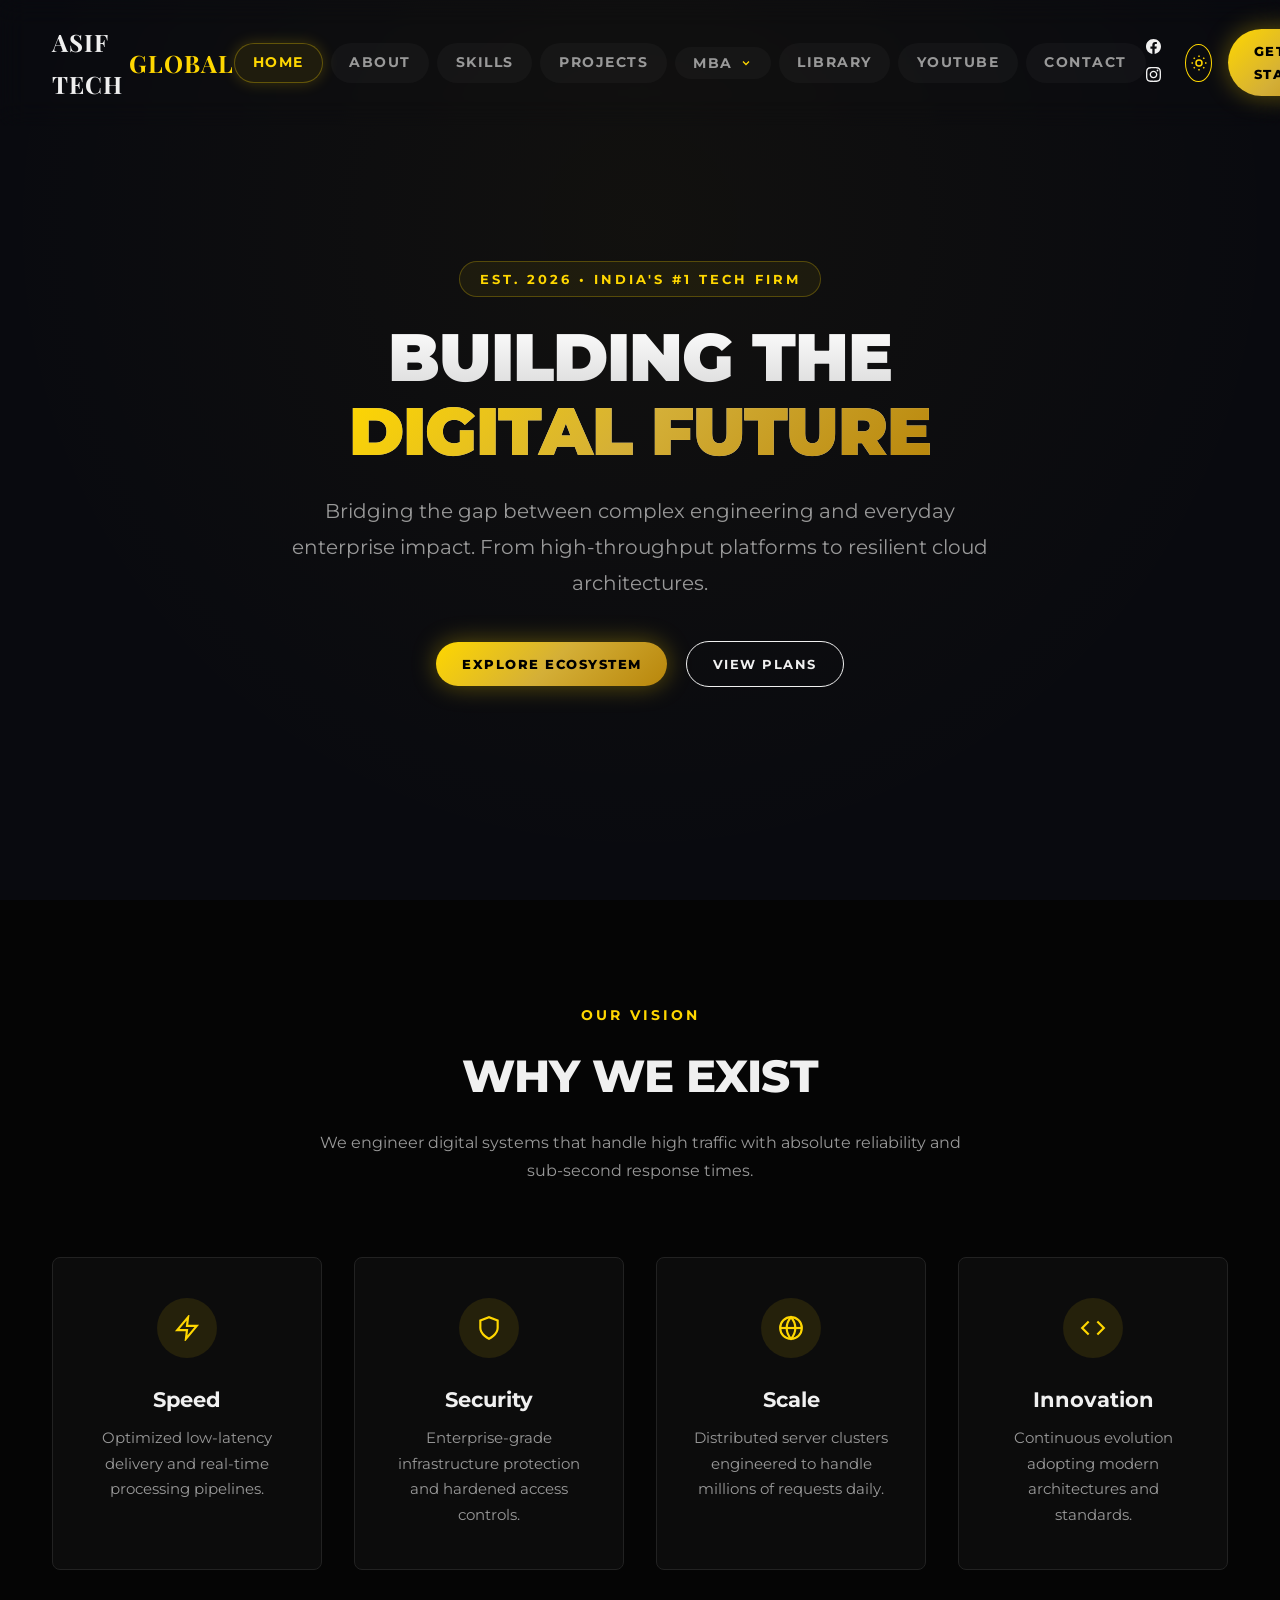
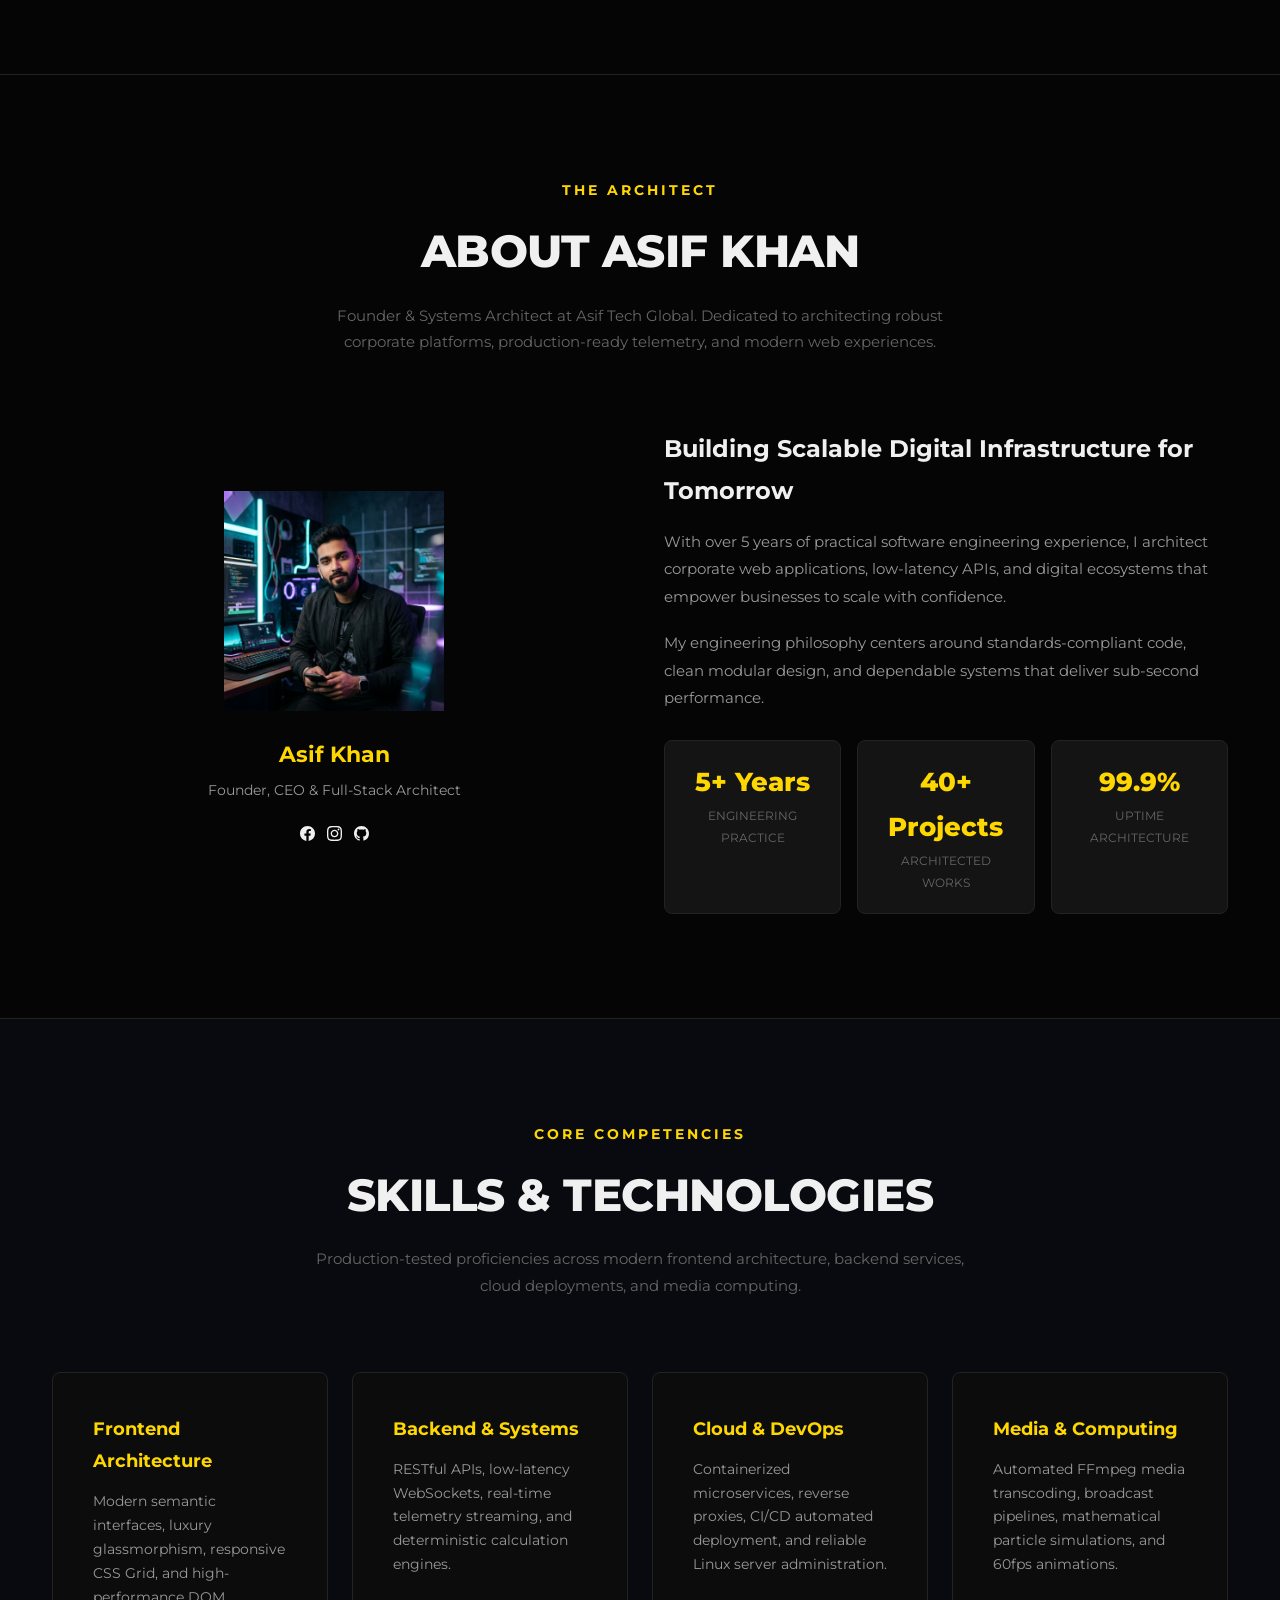
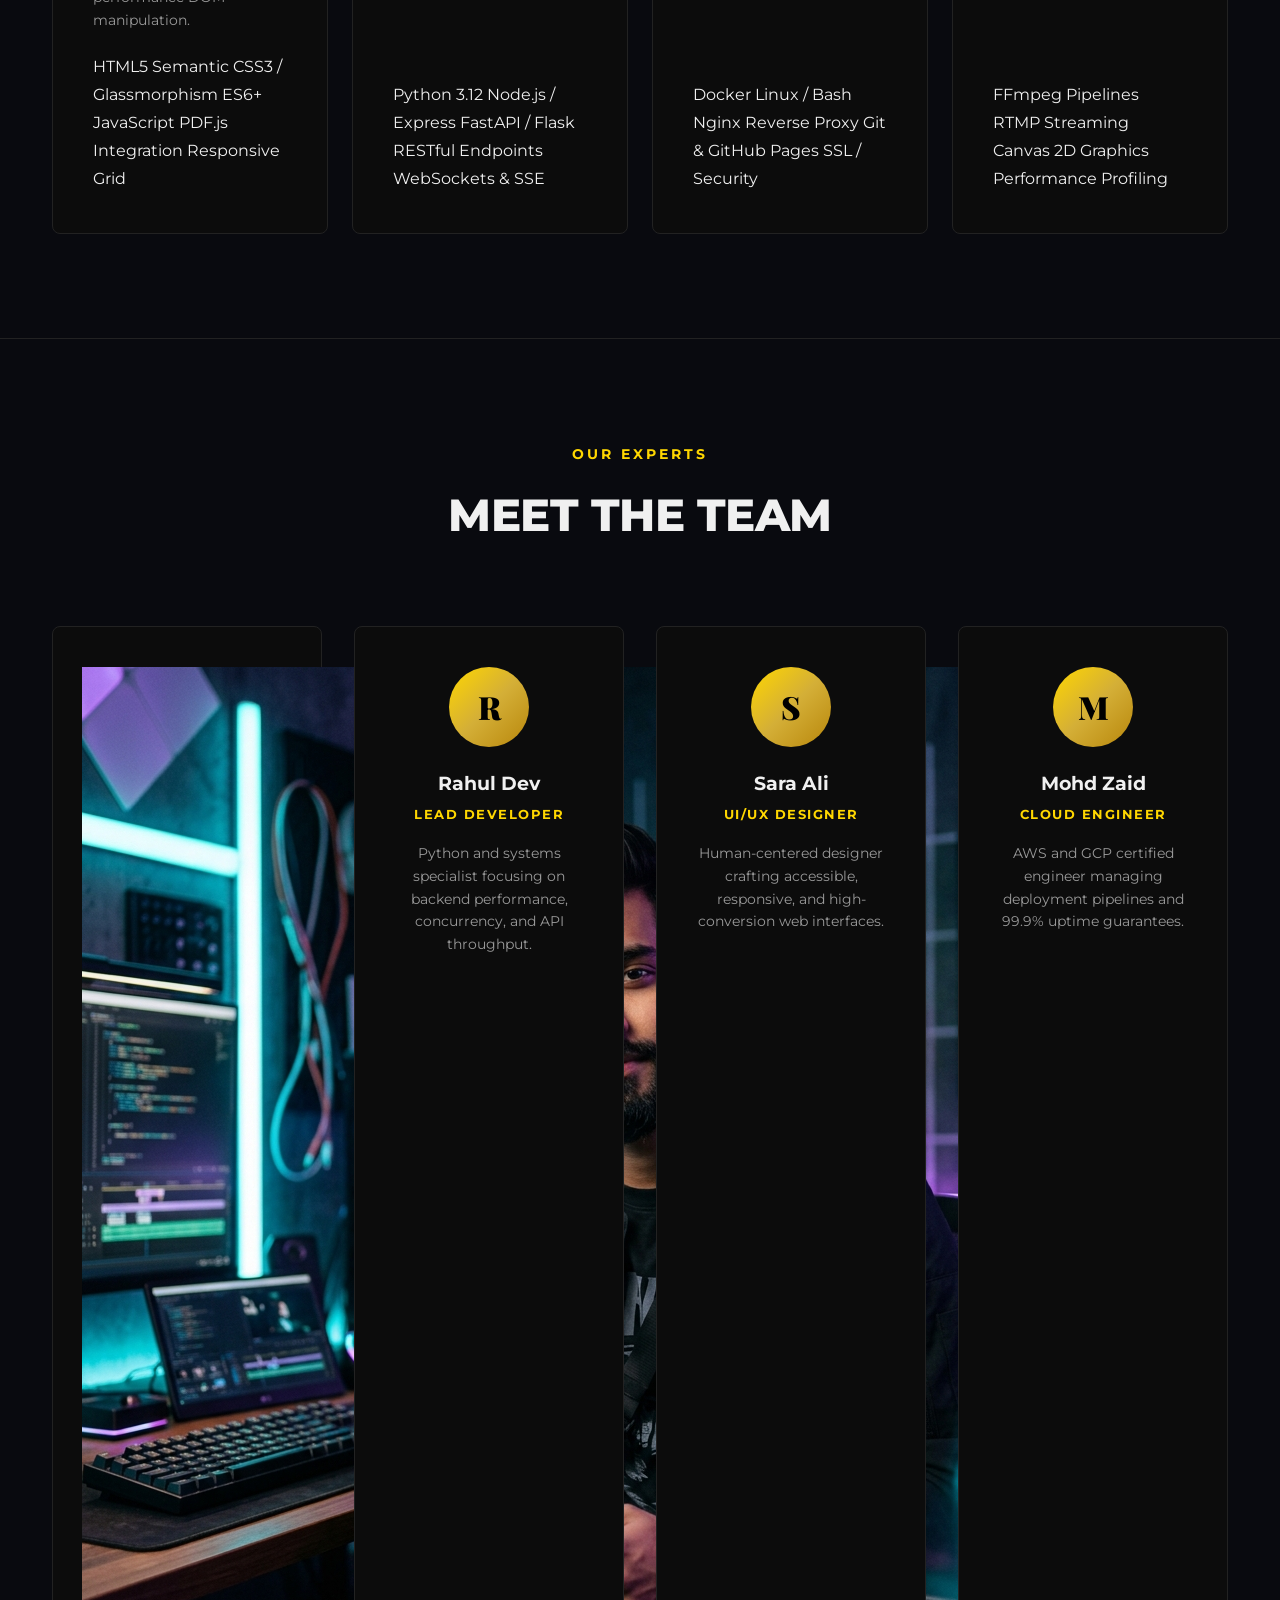
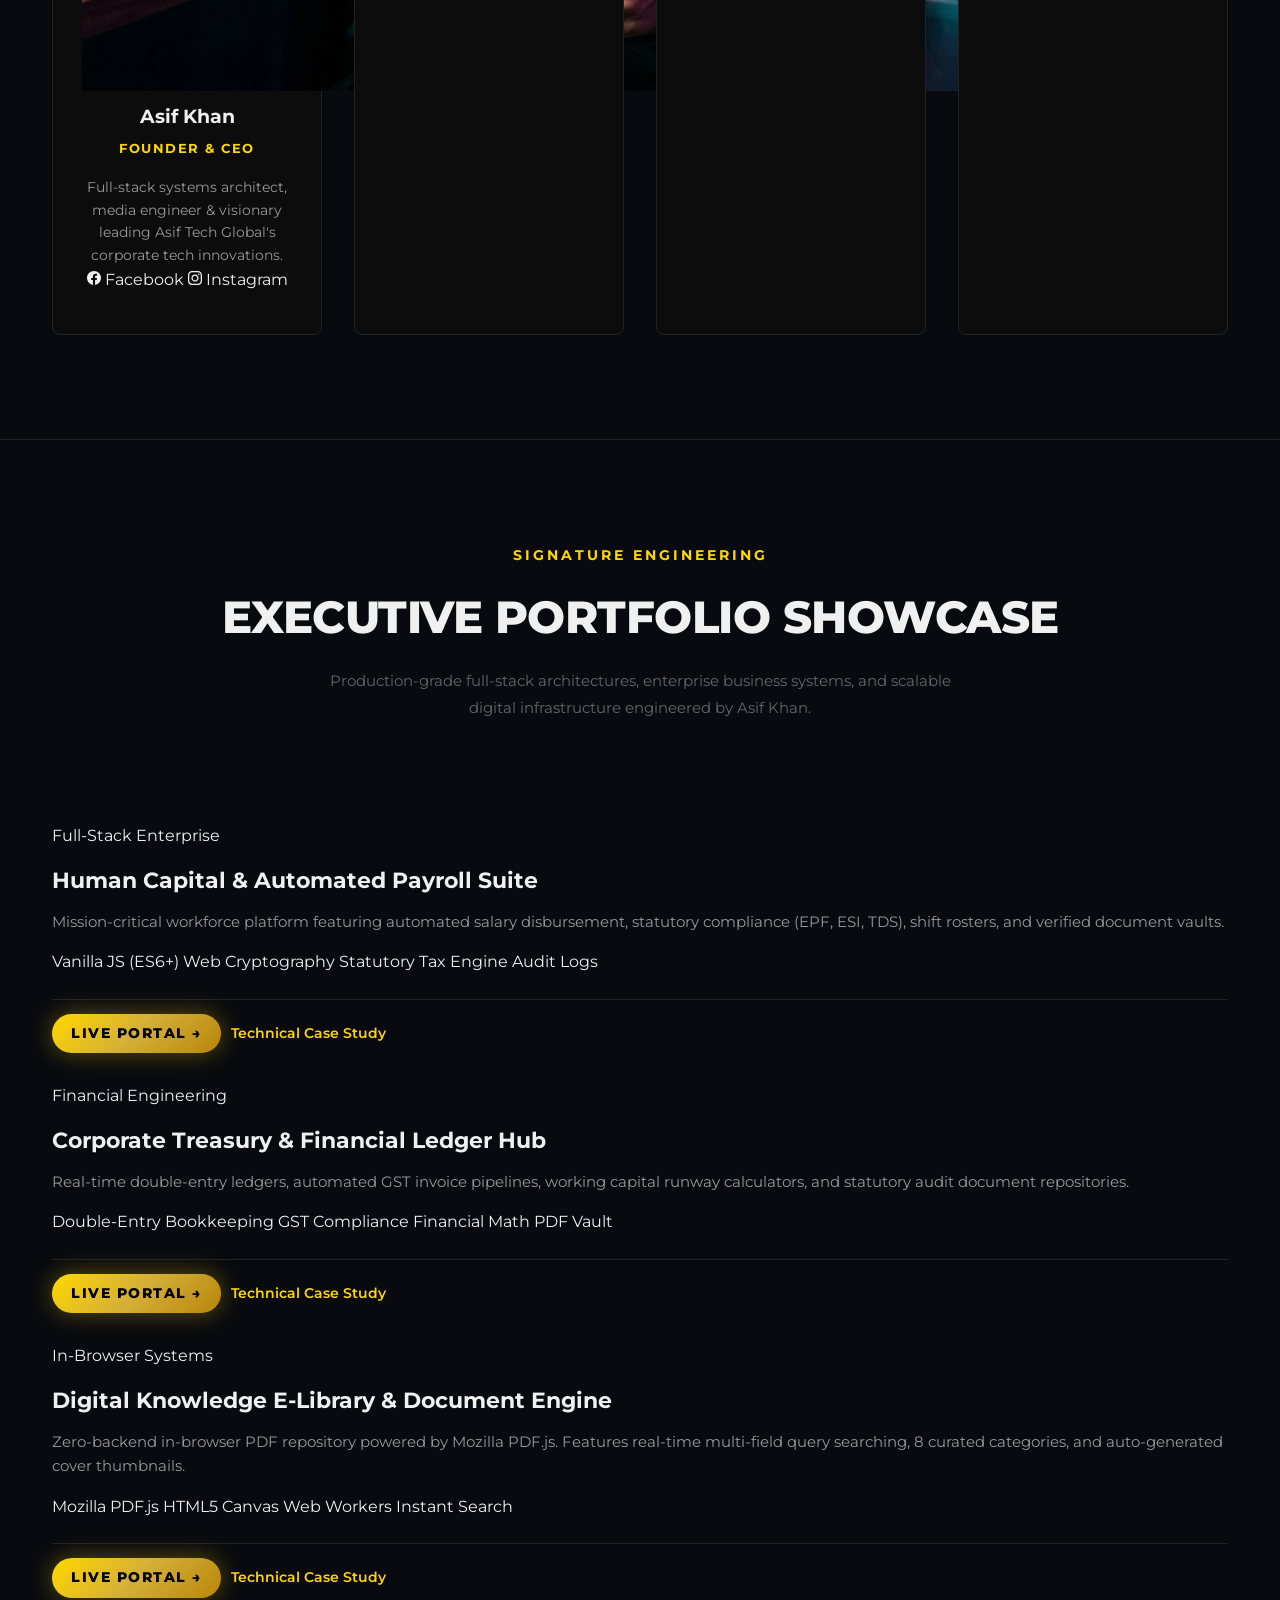
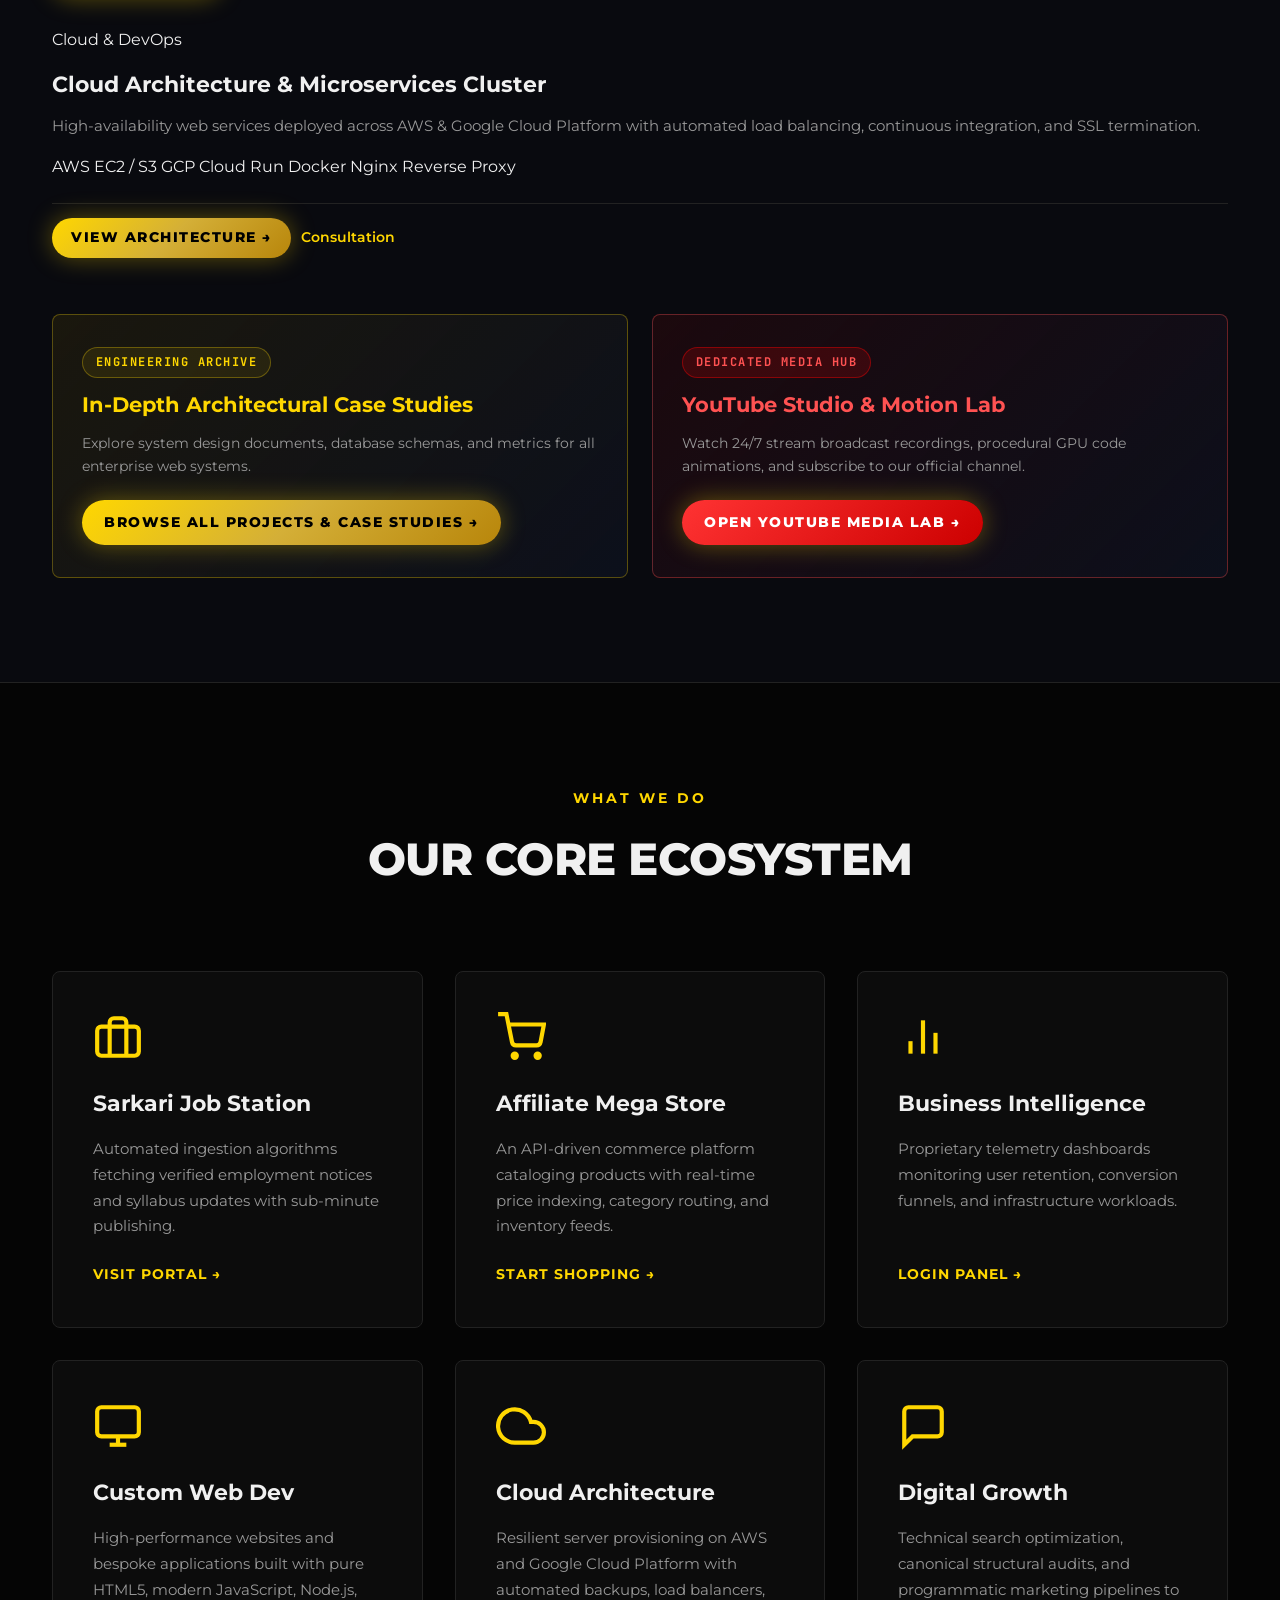
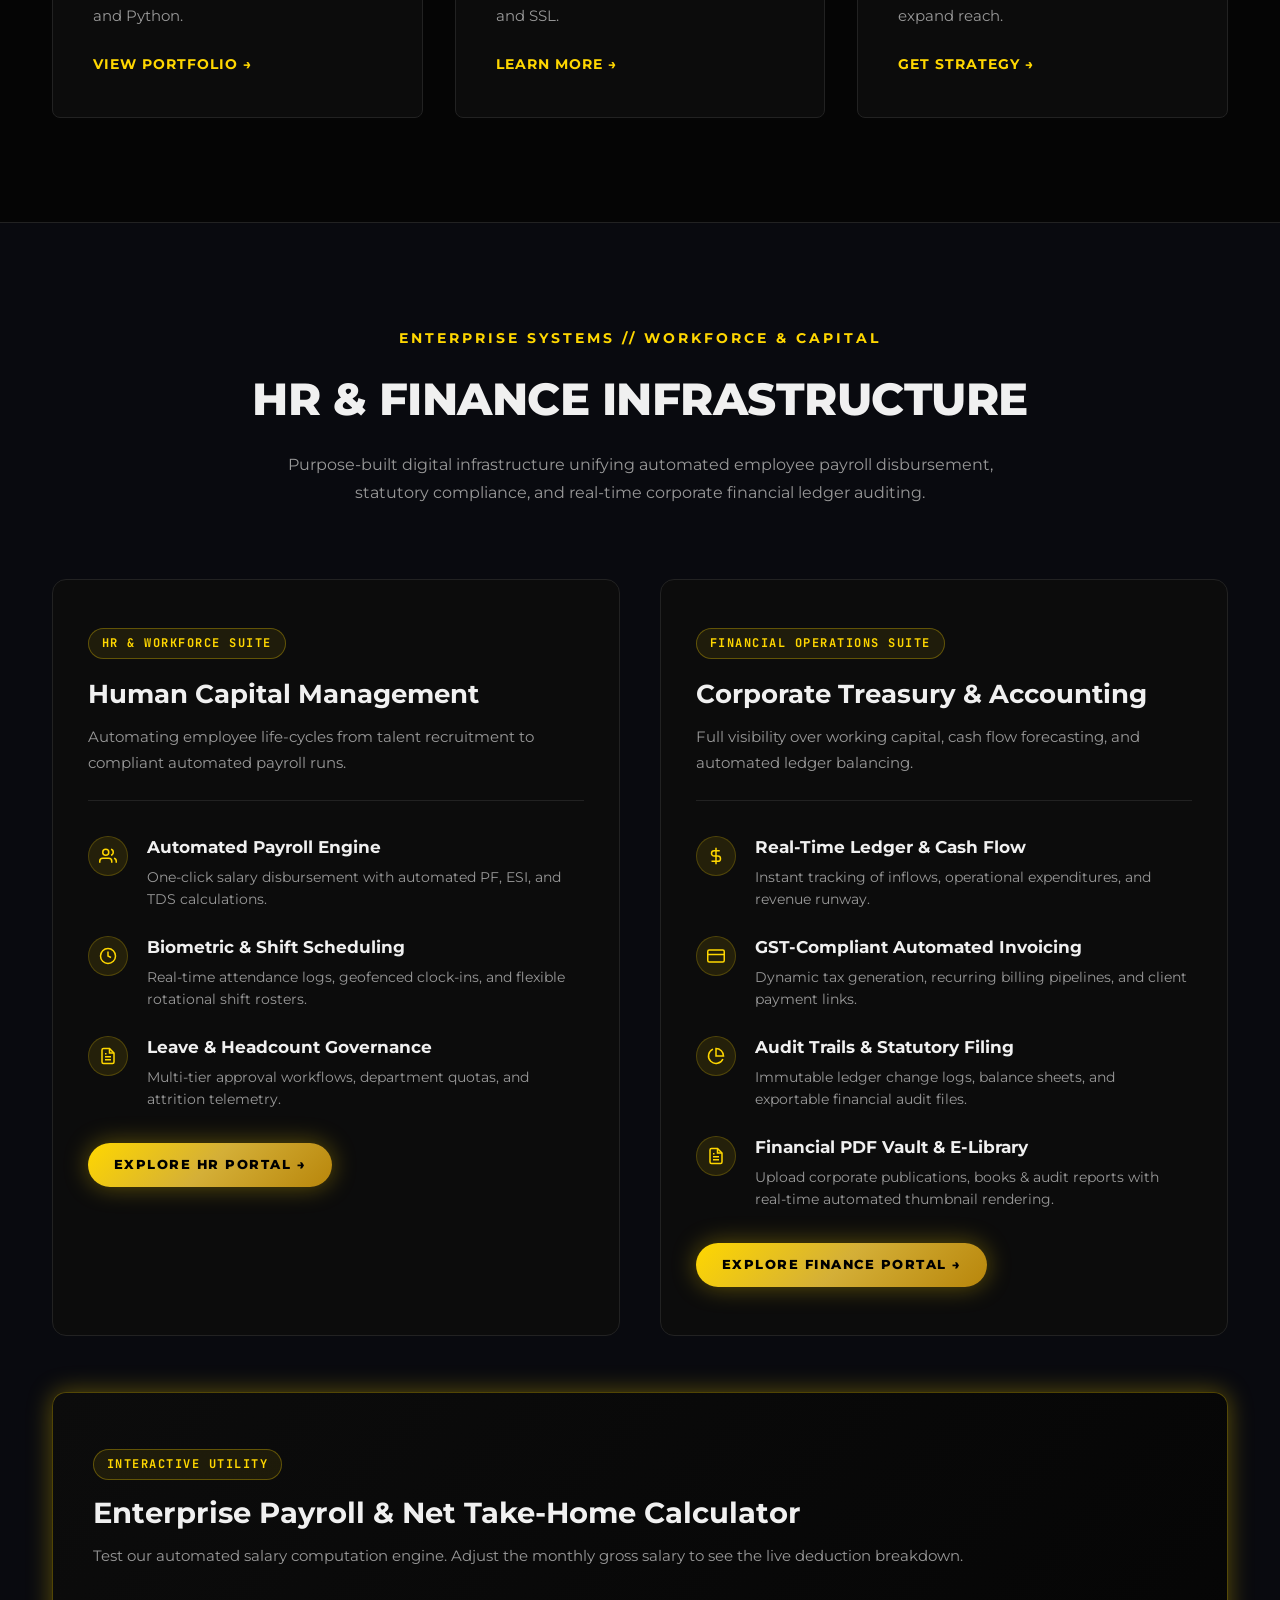
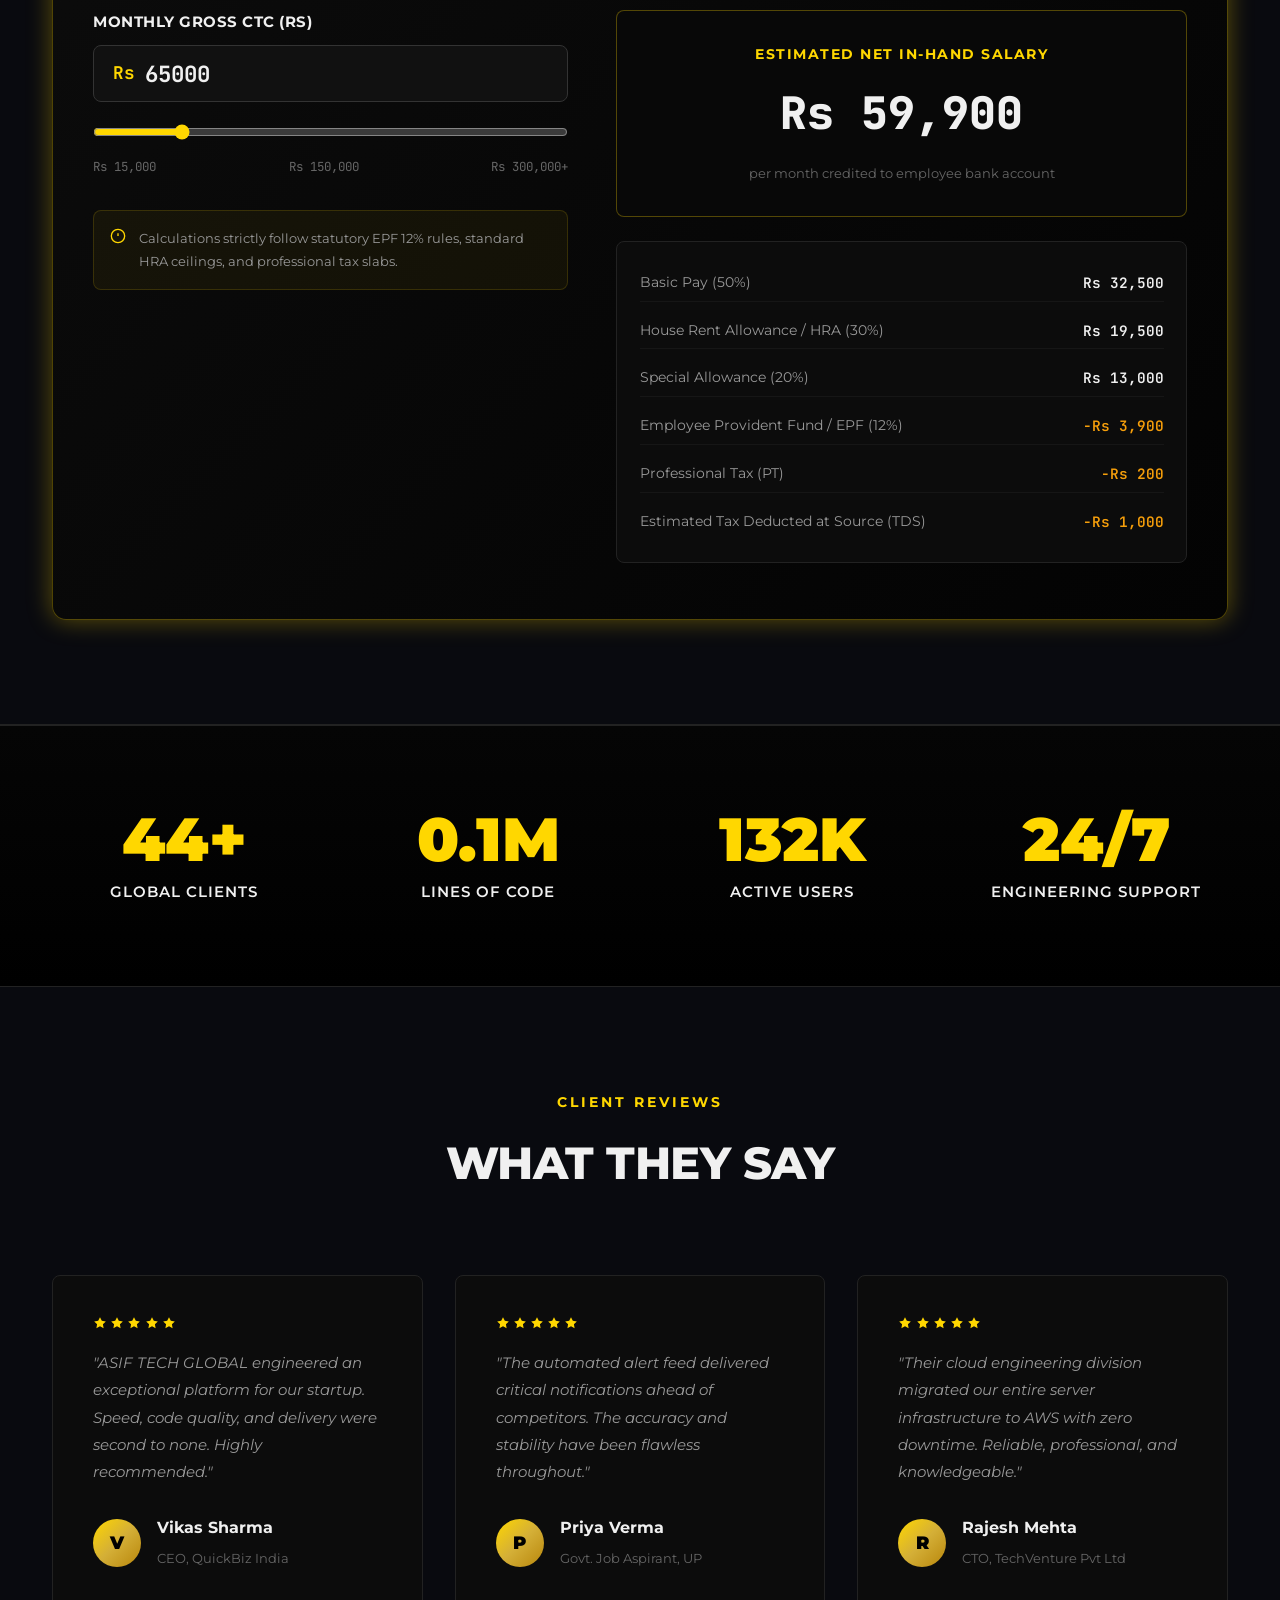
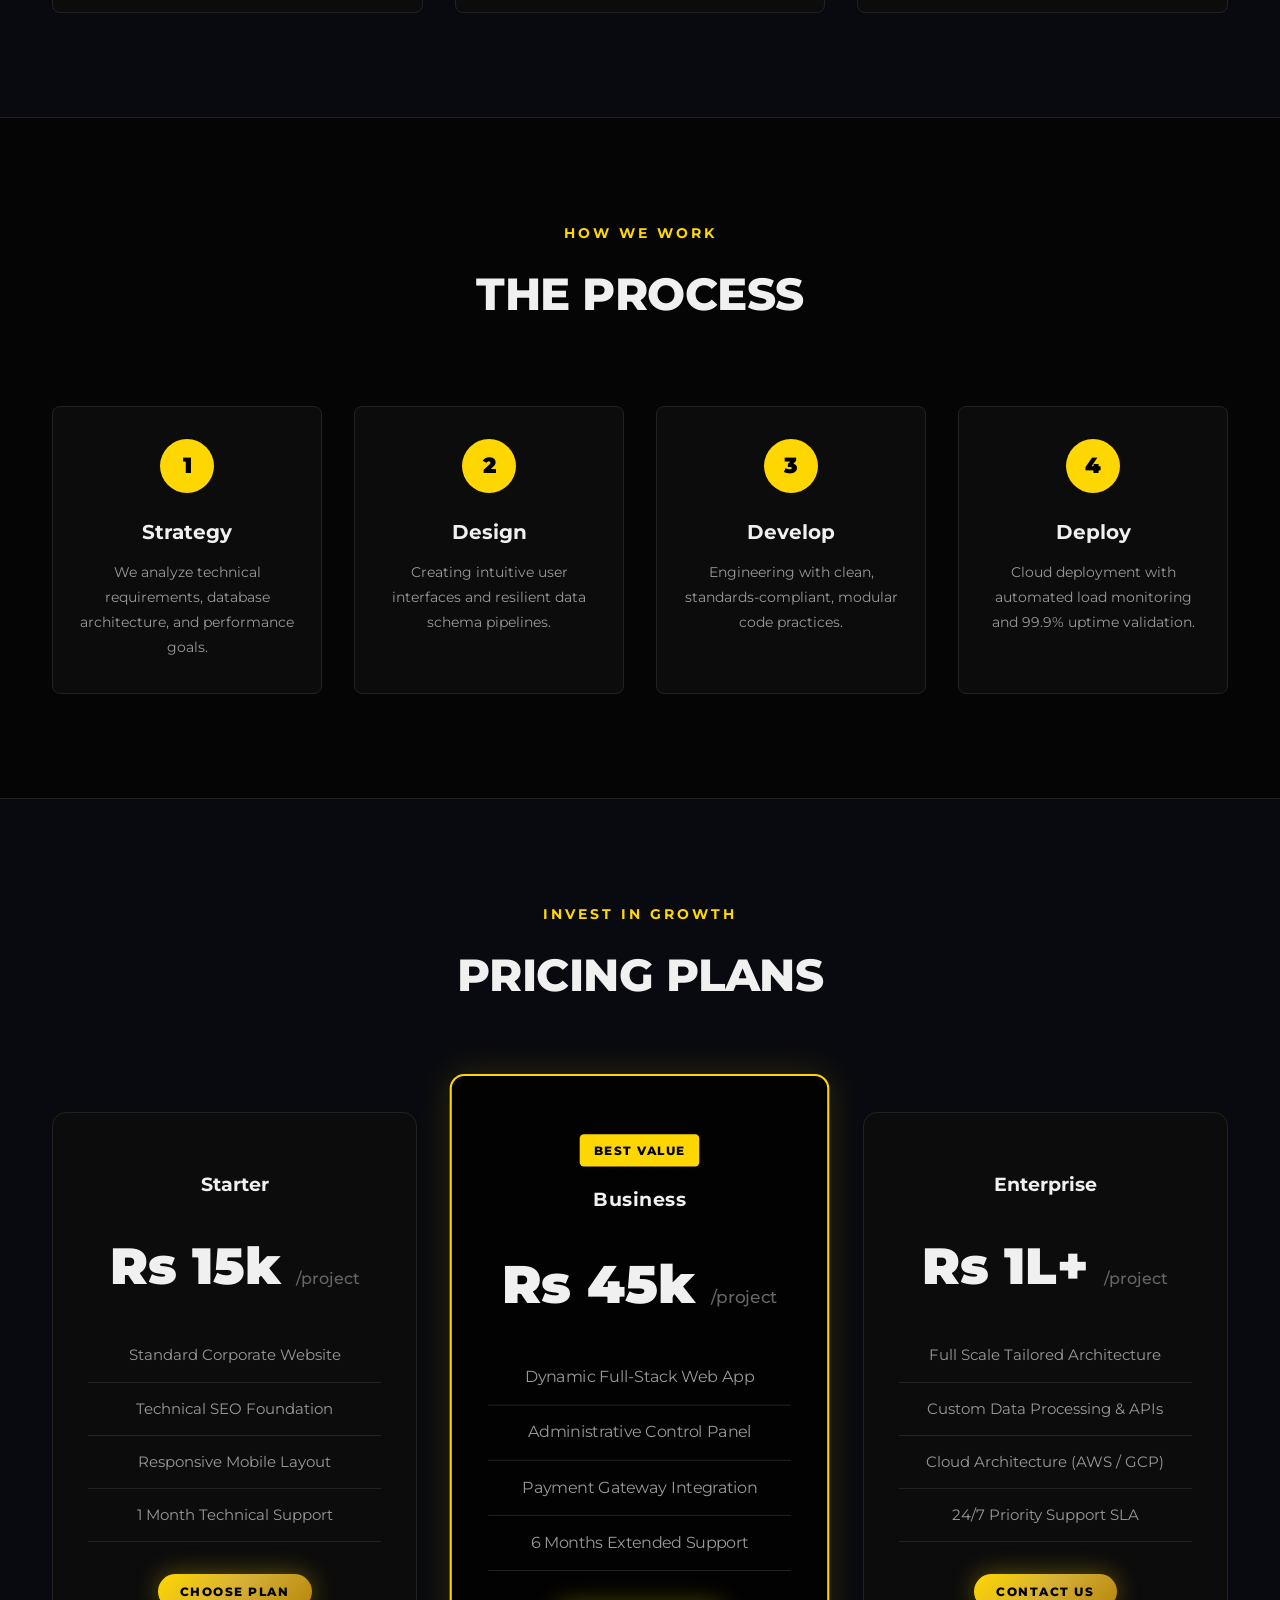
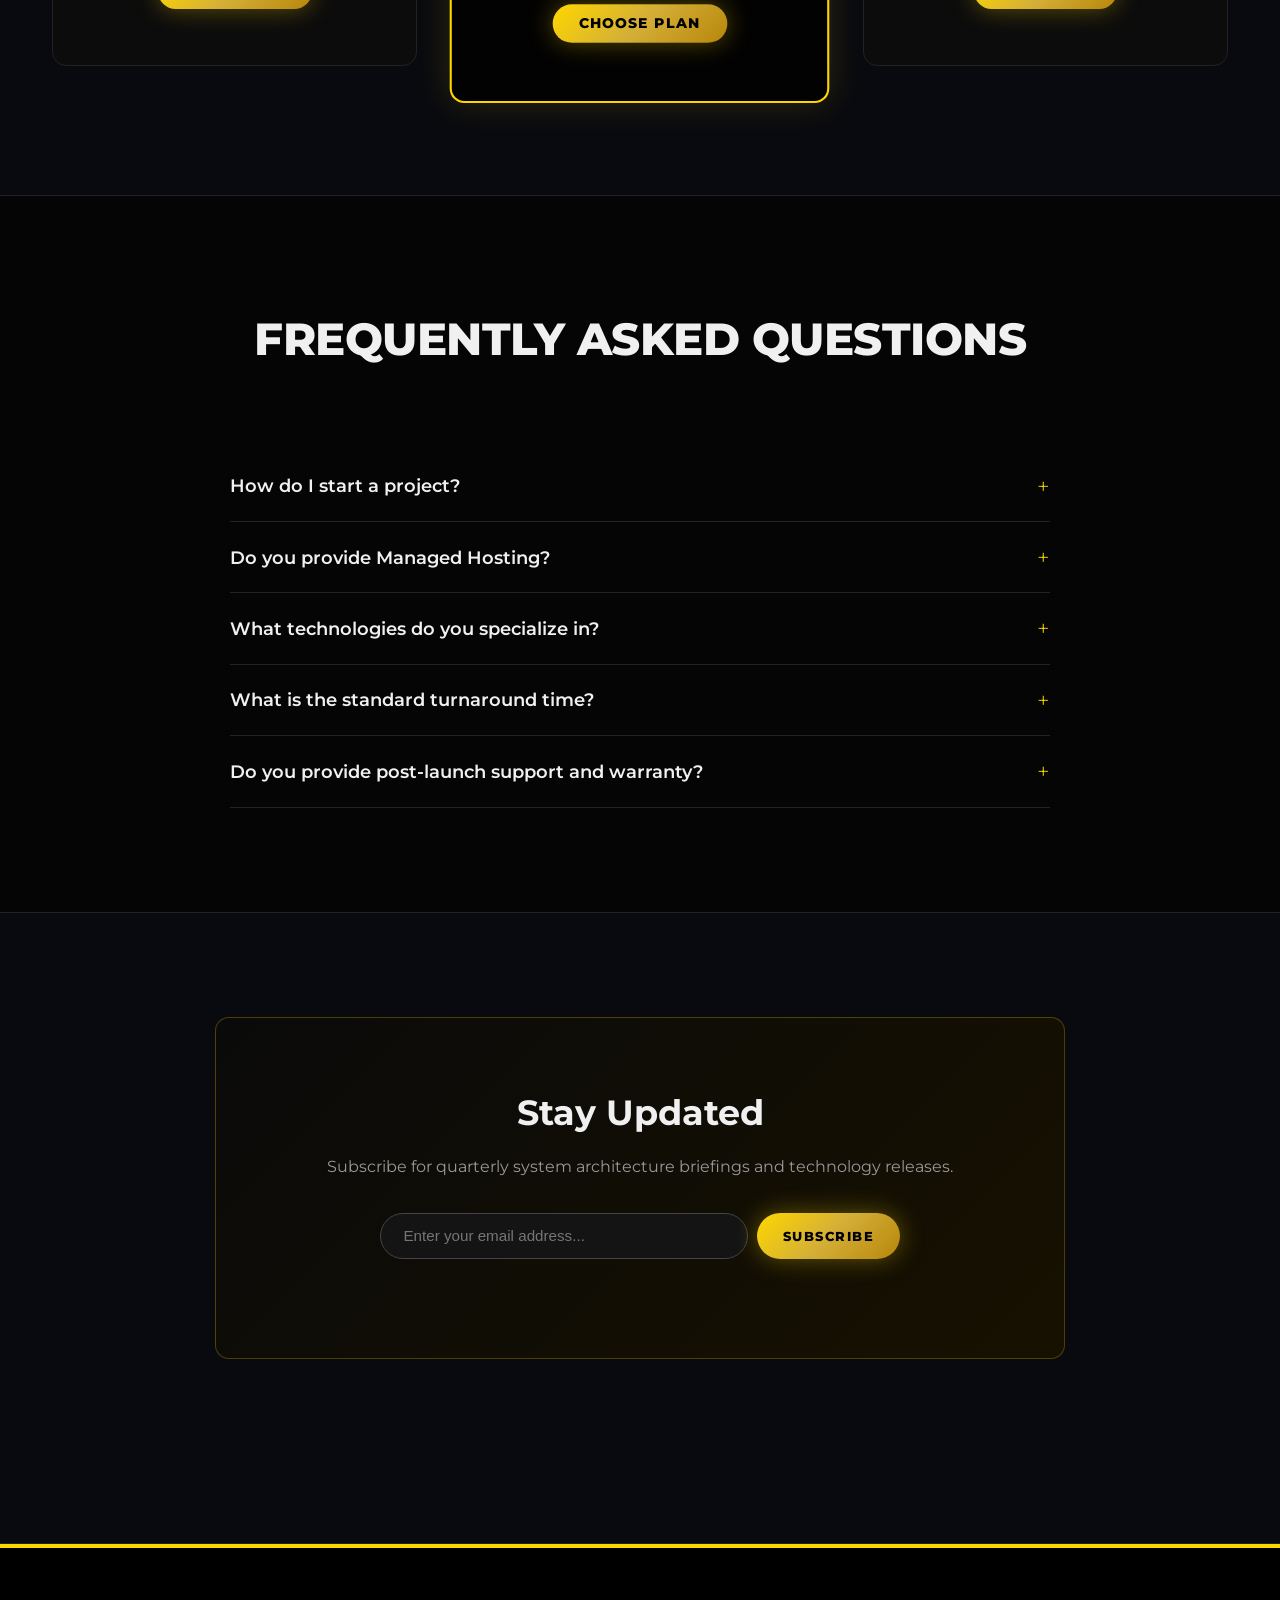
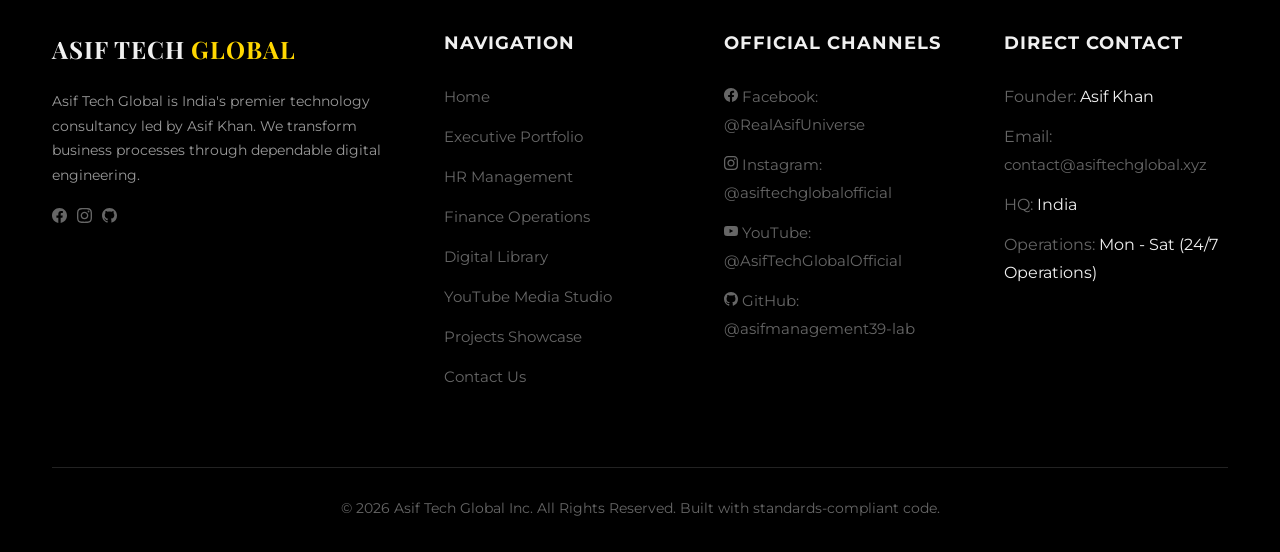
==== commit a548269b: "feat: move YouTube motion media works from homepage to dedicated youtube.html page with navbar menu" ====
--- a/index.html
+++ b/index.html
@@ -62,6 +62,7 @@
         </div>
 
         <a href="library.html" class="nav-link-item">Library</a>
+        <a href="youtube.html" class="nav-link-item">YouTube</a>
         <a href="contact.html" class="nav-link-item">Contact</a>
       </div>
 
@@ -357,98 +358,124 @@
   </section>
 
   <!-- ==========================================================================
-       Executive Portfolio & Motion Architecture
+       Executive Software Engineering Portfolio
        ========================================================================== -->
   <section class="section section-portfolio" id="portfolio">
     <div class="container">
       <div class="section-header">
-        <div class="section-pretitle">Signature Works</div>
-        <h2 class="section-h2">Executive Portfolio & Motion Lab</h2>
+        <div class="section-pretitle">Signature Engineering</div>
+        <h2 class="section-h2">Executive Portfolio Showcase</h2>
         <p style="max-width: 650px; margin: 12px auto 0; color: var(--text-dim); font-size: 0.95rem;">
-          High-performance full-stack architectures, live 24/7 automation pipelines, and immersive motion engineering built by Asif Tech Global.
+          Production-grade full-stack architectures, enterprise business systems, and scalable digital infrastructure engineered by Asif Khan.
         </p>
       </div>
 
       <div class="portfolio-works-grid">
-        <!-- Work 1 -->
+        <!-- Project 1 -->
         <div class="portfolio-work-card">
-          <div class="portfolio-media-wrapper">
-            <video class="portfolio-video-preview" src="assets/1_Cyber_Coding_Terminal.mp4" muted loop playsinline preload="metadata" onmouseenter="this.play()" onmouseleave="this.pause();this.currentTime=0;"></video>
-            <div class="portfolio-badge">Systems Architecture</div>
-          </div>
-          <div class="portfolio-card-content">
-            <h3>Cyber Coding Terminal</h3>
-            <p>Low-latency telemetry console and developer automation workstation built for real-time diagnostics and continuous monitoring.</p>
-            <div class="portfolio-tech-tags">
-              <span>Python 3.12</span>
-              <span>WebSockets</span>
-              <span>Realtime Telemetry</span>
-            </div>
-          </div>
-        </div>
-
-        <!-- Work 2 -->
+          <div class="portfolio-card-content" style="padding-top: 1.8rem;">
+            <div class="portfolio-badge" style="margin-bottom: 12px;">Full-Stack Enterprise</div>
+            <h3 style="font-size: 1.35rem; margin-bottom: 10px;">Human Capital & Automated Payroll Suite</h3>
+            <p style="font-size: 0.92rem; color: var(--text-muted); line-height: 1.65; margin-bottom: 14px;">
+              Mission-critical workforce platform featuring automated salary disbursement, statutory compliance (EPF, ESI, TDS), shift rosters, and verified document vaults.
+            </p>
+            <div class="portfolio-tech-tags" style="margin-bottom: 1.4rem;">
+              <span>Vanilla JS (ES6+)</span>
+              <span>Web Cryptography</span>
+              <span>Statutory Tax Engine</span>
+              <span>Audit Logs</span>
+            </div>
+            <div style="display: flex; gap: 10px; align-items: center; border-top: 1px solid var(--border-subtle); padding-top: 14px;">
+              <a href="hr.html" class="btn-gold" style="padding: 0.5rem 1.2rem; font-size: 0.85rem;">Live Portal &rarr;</a>
+              <a href="projects.html#case-study-hr" style="color: var(--gold); font-size: 0.85rem; font-weight: 600;">Technical Case Study</a>
+            </div>
+          </div>
+        </div>
+
+        <!-- Project 2 -->
         <div class="portfolio-work-card">
-          <div class="portfolio-media-wrapper">
-            <video class="portfolio-video-preview" src="assets/20_Infinite_Code_Rain.mp4" muted loop playsinline preload="metadata" onmouseenter="this.play()" onmouseleave="this.pause();this.currentTime=0;"></video>
-            <div class="portfolio-badge">Cloud Computing</div>
-          </div>
-          <div class="portfolio-card-content">
-            <h3>Infinite Code Rain Engine</h3>
-            <p>Procedural motion visualization and high-throughput streaming architecture powering media automation backends.</p>
-            <div class="portfolio-tech-tags">
-              <span>Canvas 2D</span>
-              <span>GPU Compute</span>
-              <span>Node.js</span>
-            </div>
-          </div>
-        </div>
-
-        <!-- Work 3 -->
+          <div class="portfolio-card-content" style="padding-top: 1.8rem;">
+            <div class="portfolio-badge" style="margin-bottom: 12px;">Financial Engineering</div>
+            <h3 style="font-size: 1.35rem; margin-bottom: 10px;">Corporate Treasury & Financial Ledger Hub</h3>
+            <p style="font-size: 0.92rem; color: var(--text-muted); line-height: 1.65; margin-bottom: 14px;">
+              Real-time double-entry ledgers, automated GST invoice pipelines, working capital runway calculators, and statutory audit document repositories.
+            </p>
+            <div class="portfolio-tech-tags" style="margin-bottom: 1.4rem;">
+              <span>Double-Entry Bookkeeping</span>
+              <span>GST Compliance</span>
+              <span>Financial Math</span>
+              <span>PDF Vault</span>
+            </div>
+            <div style="display: flex; gap: 10px; align-items: center; border-top: 1px solid var(--border-subtle); padding-top: 14px;">
+              <a href="finance.html" class="btn-gold" style="padding: 0.5rem 1.2rem; font-size: 0.85rem;">Live Portal &rarr;</a>
+              <a href="projects.html#case-study-finance" style="color: var(--gold); font-size: 0.85rem; font-weight: 600;">Technical Case Study</a>
+            </div>
+          </div>
+        </div>
+
+        <!-- Project 3 -->
         <div class="portfolio-work-card">
-          <div class="portfolio-media-wrapper">
-            <video class="portfolio-video-preview" src="assets/18_Quantum_Particle_Galaxy.mp4" muted loop playsinline preload="metadata" onmouseenter="this.play()" onmouseleave="this.pause();this.currentTime=0;"></video>
-            <div class="portfolio-badge">Visual Intelligence</div>
-          </div>
-          <div class="portfolio-card-content">
-            <h3>Quantum Particle Galaxy</h3>
-            <p>Complex mathematical particle physics simulation rendered in real time for executive presentations and UI motion backdrops.</p>
-            <div class="portfolio-tech-tags">
-              <span>WebGL</span>
-              <span>Physics Engine</span>
-              <span>Ultra HD</span>
-            </div>
-          </div>
-        </div>
-
-        <!-- Work 4 -->
+          <div class="portfolio-card-content" style="padding-top: 1.8rem;">
+            <div class="portfolio-badge" style="margin-bottom: 12px;">In-Browser Systems</div>
+            <h3 style="font-size: 1.35rem; margin-bottom: 10px;">Digital Knowledge E-Library & Document Engine</h3>
+            <p style="font-size: 0.92rem; color: var(--text-muted); line-height: 1.65; margin-bottom: 14px;">
+              Zero-backend in-browser PDF repository powered by Mozilla PDF.js. Features real-time multi-field query searching, 8 curated categories, and auto-generated cover thumbnails.
+            </p>
+            <div class="portfolio-tech-tags" style="margin-bottom: 1.4rem;">
+              <span>Mozilla PDF.js</span>
+              <span>HTML5 Canvas</span>
+              <span>Web Workers</span>
+              <span>Instant Search</span>
+            </div>
+            <div style="display: flex; gap: 10px; align-items: center; border-top: 1px solid var(--border-subtle); padding-top: 14px;">
+              <a href="library.html" class="btn-gold" style="padding: 0.5rem 1.2rem; font-size: 0.85rem;">Live Portal &rarr;</a>
+              <a href="projects.html#case-study-library" style="color: var(--gold); font-size: 0.85rem; font-weight: 600;">Technical Case Study</a>
+            </div>
+          </div>
+        </div>
+
+        <!-- Project 4 -->
         <div class="portfolio-work-card">
-          <div class="portfolio-media-wrapper">
-            <video class="portfolio-video-preview" src="assets/5_Cyberpunk_Neon_City.mp4" muted loop playsinline preload="metadata" onmouseenter="this.play()" onmouseleave="this.pause();this.currentTime=0;"></video>
-            <div class="portfolio-badge">Enterprise Production</div>
-          </div>
-          <div class="portfolio-card-content">
-            <h3>Cyberpunk Neon City Grid</h3>
-            <p>Next-generation ambient motion environment and automated YouTube 24/7 broadcast pipeline with multi-source failover.</p>
-            <div class="portfolio-tech-tags">
-              <span>FFmpeg</span>
-              <span>RTMP Streamer</span>
-              <span>Cloud Automation</span>
-            </div>
-          </div>
-        </div>
-      </div>
-
-      <!-- Dedicated Projects Page Callout -->
-      <div style="margin-top: 3rem; text-align: center; background: linear-gradient(135deg, rgba(230, 184, 0, 0.08), rgba(15, 20, 36, 0.6)); border: 1px solid var(--border-gold); border-radius: var(--radius-md); padding: 2.2rem 1.5rem;">
-        <div class="suite-badge" style="margin-bottom: 0.6rem;">Explore Full Engineering Archive</div>
-        <h3 style="font-size: 1.4rem; color: var(--gold); margin-bottom: 0.5rem;">Looking for In-Depth Architectural Case Studies?</h3>
-        <p style="color: var(--text-muted); max-width: 600px; margin: 0 auto 1.5rem; font-size: 0.95rem;">
-          View technical deep-dives into our automated payroll engine, financial double-entry ledger, digital knowledge PDF vault, and interactive filterable project directories.
-        </p>
-        <div style="display: flex; gap: 1rem; justify-content: center; flex-wrap: wrap;">
-          <a href="projects.html" class="btn-gold" style="padding: 0.8rem 1.8rem;">Browse Projects Showcase &amp; Case Studies &rarr;</a>
-          <a href="contact.html" class="btn-outline-gold" style="padding: 0.8rem 1.8rem;">Discuss a Custom Build</a>
+          <div class="portfolio-card-content" style="padding-top: 1.8rem;">
+            <div class="portfolio-badge" style="margin-bottom: 12px;">Cloud & DevOps</div>
+            <h3 style="font-size: 1.35rem; margin-bottom: 10px;">Cloud Architecture & Microservices Cluster</h3>
+            <p style="font-size: 0.92rem; color: var(--text-muted); line-height: 1.65; margin-bottom: 14px;">
+              High-availability web services deployed across AWS & Google Cloud Platform with automated load balancing, continuous integration, and SSL termination.
+            </p>
+            <div class="portfolio-tech-tags" style="margin-bottom: 1.4rem;">
+              <span>AWS EC2 / S3</span>
+              <span>GCP Cloud Run</span>
+              <span>Docker</span>
+              <span>Nginx Reverse Proxy</span>
+            </div>
+            <div style="display: flex; gap: 10px; align-items: center; border-top: 1px solid var(--border-subtle); padding-top: 14px;">
+              <a href="projects.html" class="btn-gold" style="padding: 0.5rem 1.2rem; font-size: 0.85rem;">View Architecture &rarr;</a>
+              <a href="contact.html" style="color: var(--gold); font-size: 0.85rem; font-weight: 600;">Consultation</a>
+            </div>
+          </div>
+        </div>
+      </div>
+
+      <!-- Action Banners: Projects Showcase & YouTube Media Lab -->
+      <div style="margin-top: 3.5rem; display: grid; grid-template-columns: repeat(auto-fit, minmax(320px, 1fr)); gap: 1.5rem;">
+        <!-- Left: Case Studies Callout -->
+        <div style="background: linear-gradient(135deg, rgba(230, 184, 0, 0.08), rgba(15, 20, 36, 0.6)); border: 1px solid var(--border-gold); border-radius: var(--radius-md); padding: 2rem 1.8rem; text-align: left;">
+          <div class="suite-badge" style="margin-bottom: 0.6rem;">Engineering Archive</div>
+          <h3 style="font-size: 1.3rem; color: var(--gold); margin-bottom: 0.5rem;">In-Depth Architectural Case Studies</h3>
+          <p style="color: var(--text-muted); font-size: 0.9rem; line-height: 1.6; margin-bottom: 1.4rem;">
+            Explore system design documents, database schemas, and metrics for all enterprise web systems.
+          </p>
+          <a href="projects.html" class="btn-gold" style="padding: 0.65rem 1.4rem; font-size: 0.85rem;">Browse All Projects &amp; Case Studies &rarr;</a>
+        </div>
+
+        <!-- Right: Dedicated YouTube & Motion Lab Callout -->
+        <div style="background: linear-gradient(135deg, rgba(255, 0, 0, 0.08), rgba(15, 20, 36, 0.6)); border: 1px solid rgba(255, 77, 77, 0.35); border-radius: var(--radius-md); padding: 2rem 1.8rem; text-align: left;">
+          <div class="suite-badge" style="background: rgba(255, 0, 0, 0.15); color: #ff5252; border-color: rgba(255, 0, 0, 0.4); margin-bottom: 0.6rem;">Dedicated Media Hub</div>
+          <h3 style="font-size: 1.3rem; color: #ff5252; margin-bottom: 0.5rem;">YouTube Studio &amp; Motion Lab</h3>
+          <p style="color: var(--text-muted); font-size: 0.9rem; line-height: 1.6; margin-bottom: 1.4rem;">
+            Watch 24/7 stream broadcast recordings, procedural GPU code animations, and subscribe to our official channel.
+          </p>
+          <a href="youtube.html" class="btn-gold" style="background: linear-gradient(135deg, #ff3333, #cc0000); color: #fff; padding: 0.65rem 1.4rem; font-size: 0.85rem;">Open YouTube Media Lab &rarr;</a>
         </div>
       </div>
     </div>
@@ -1011,6 +1038,7 @@
             <li><a href="hr.html">HR Management</a></li>
             <li><a href="finance.html">Finance Operations</a></li>
             <li><a href="library.html">Digital Library</a></li>
+            <li><a href="youtube.html">YouTube Media Studio</a></li>
             <li><a href="projects.html">Projects Showcase</a></li>
             <li><a href="contact.html">Contact Us</a></li>
           </ul>
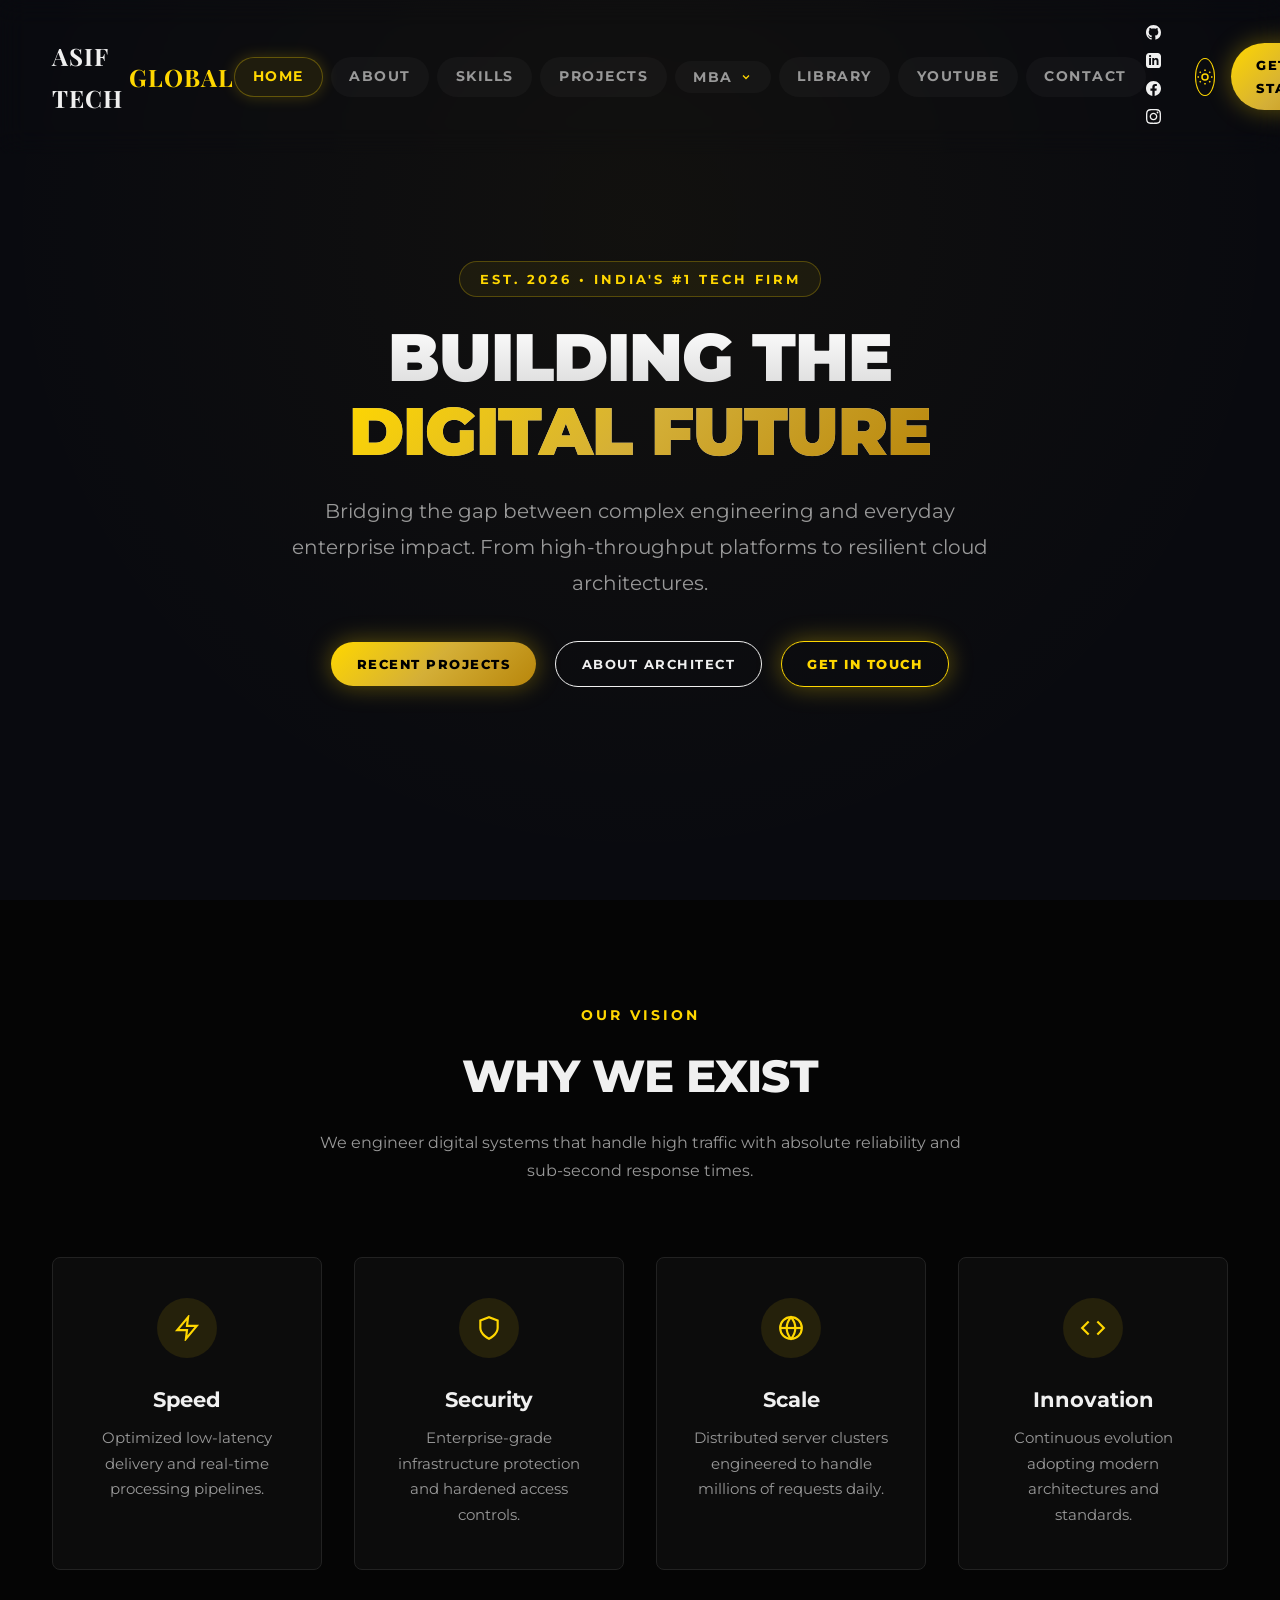
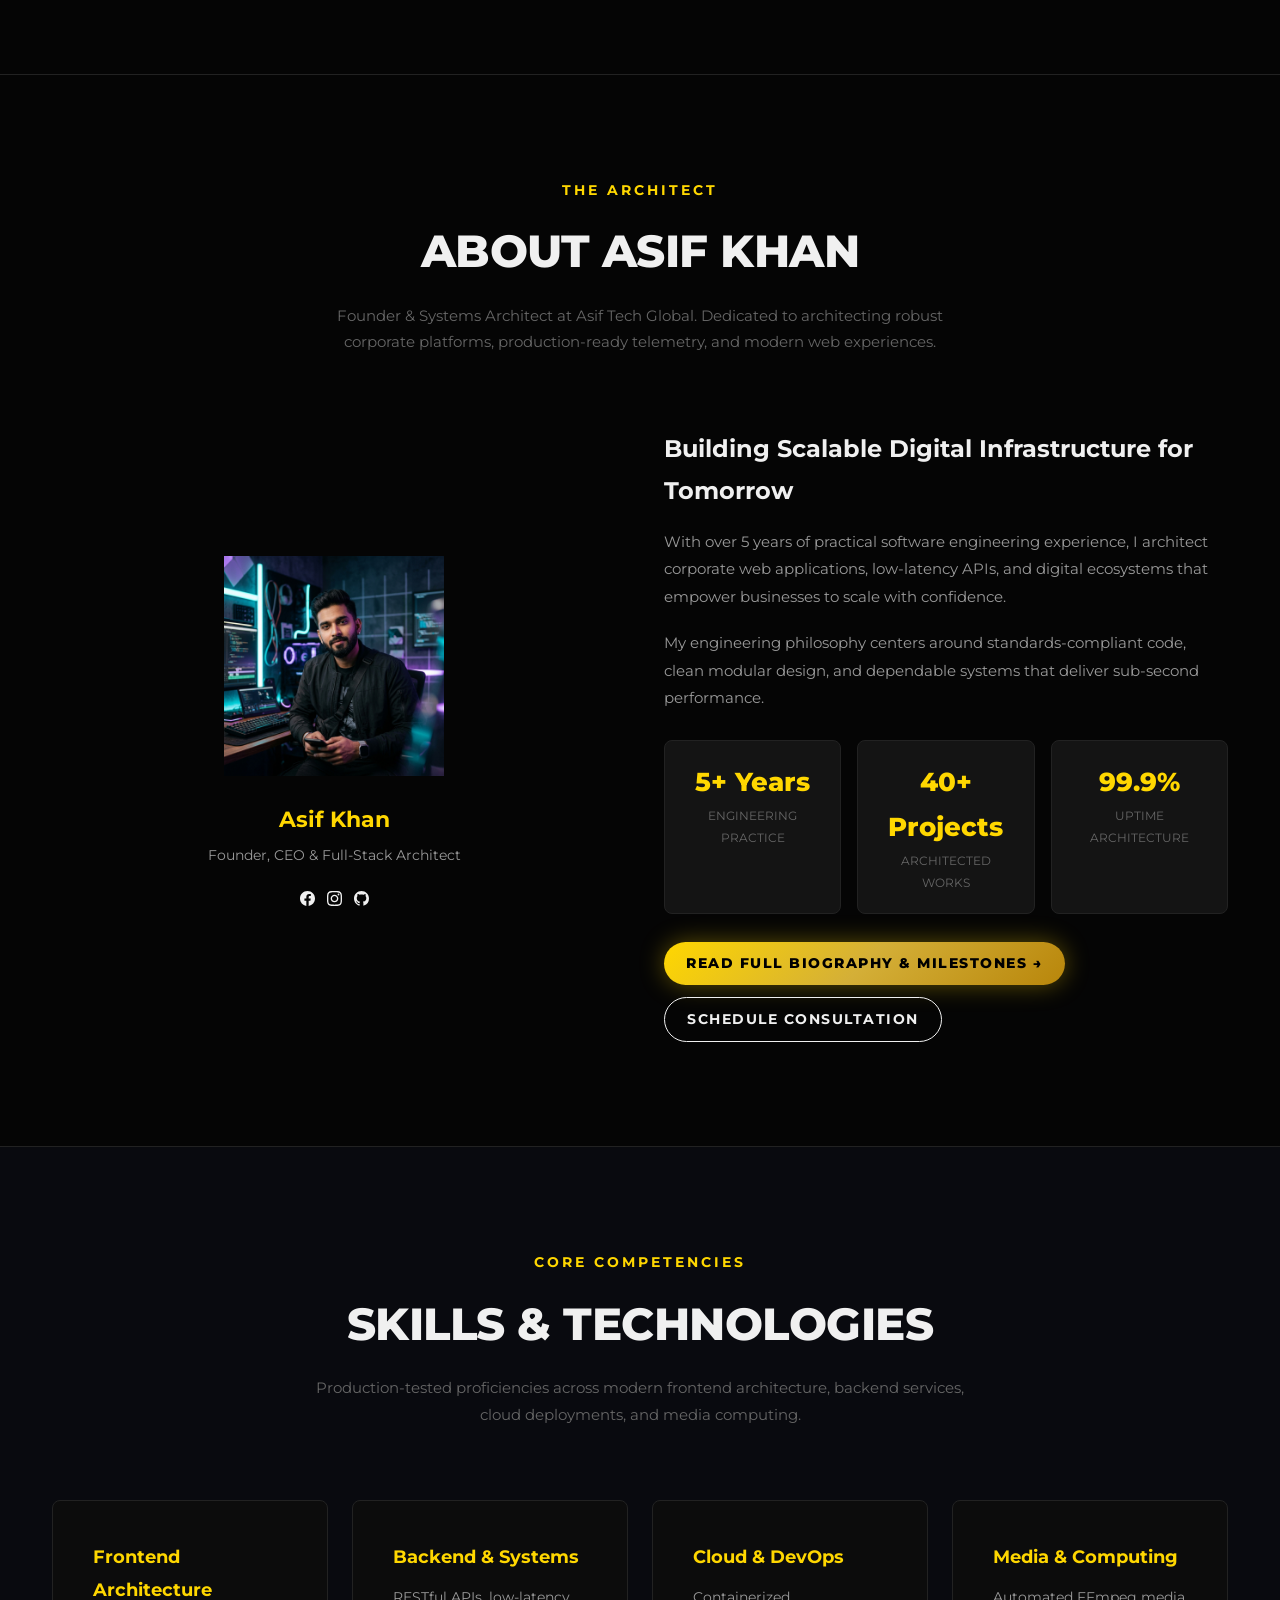
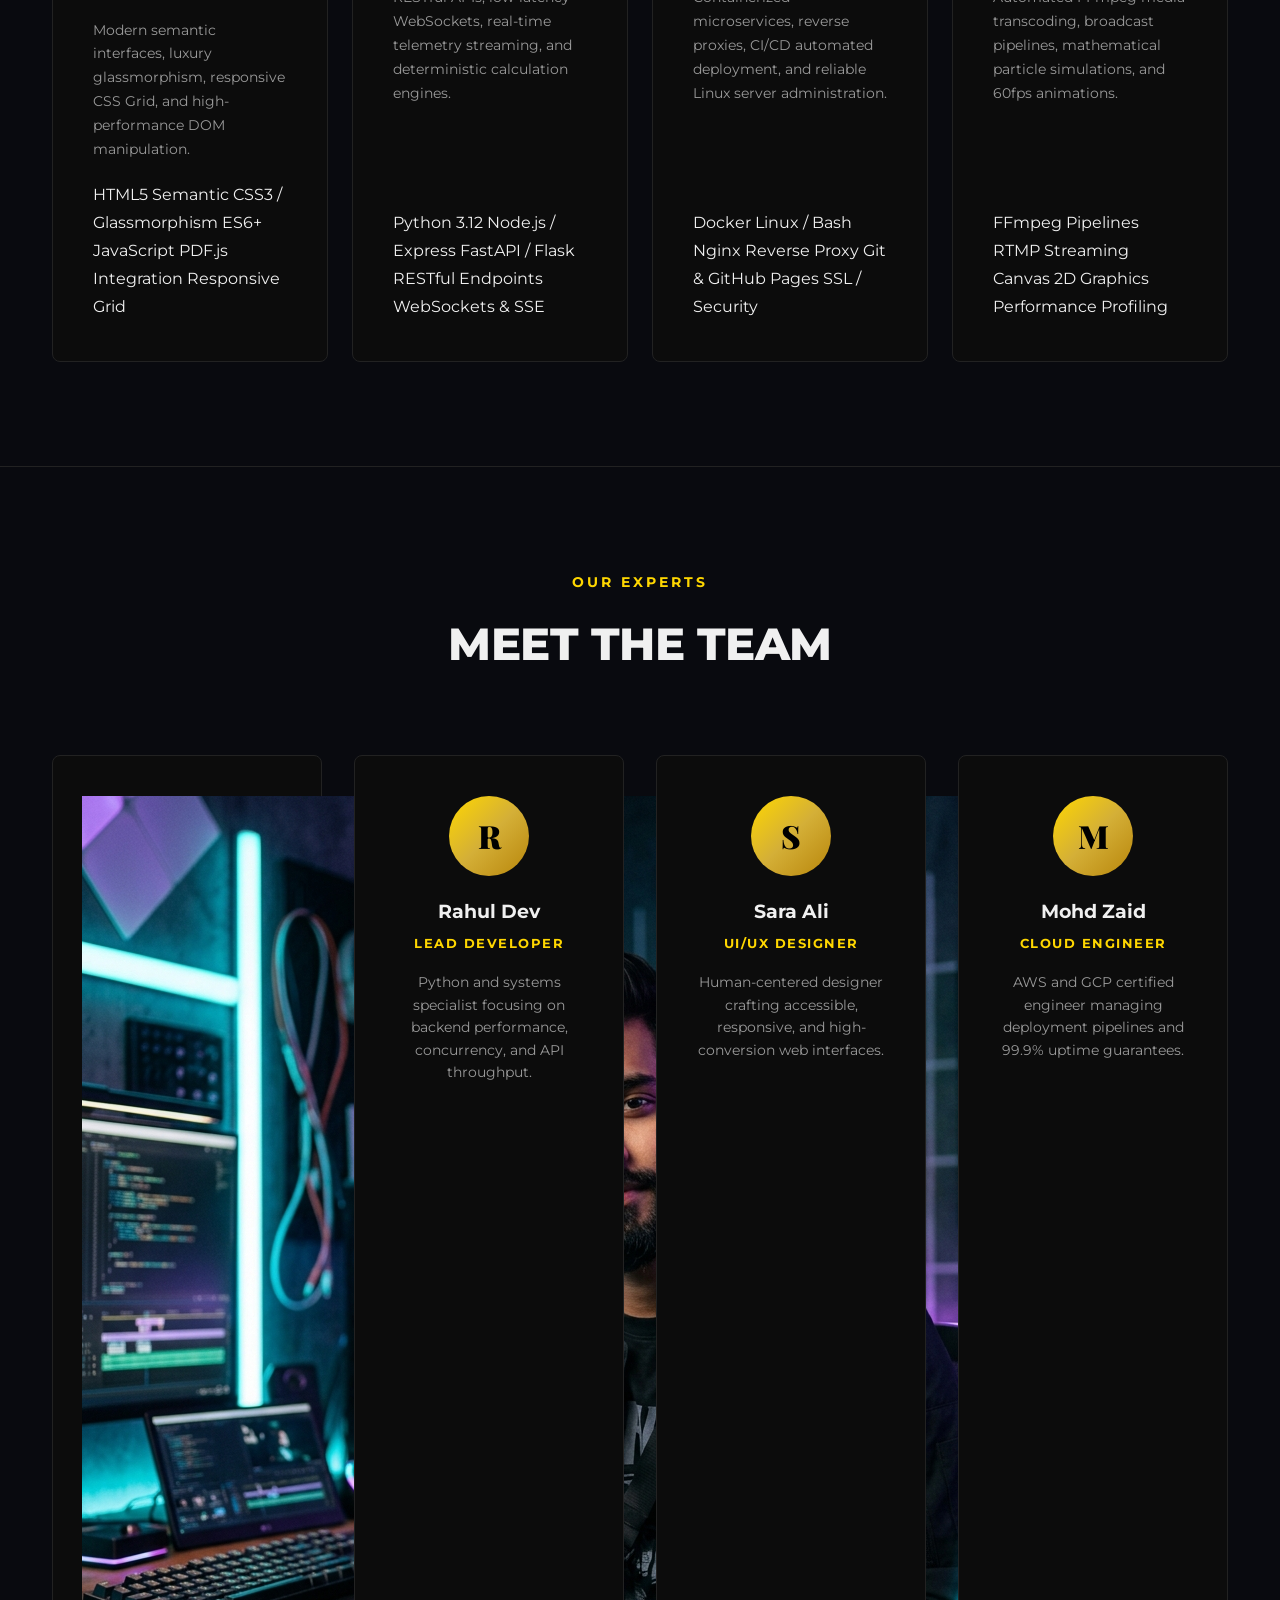
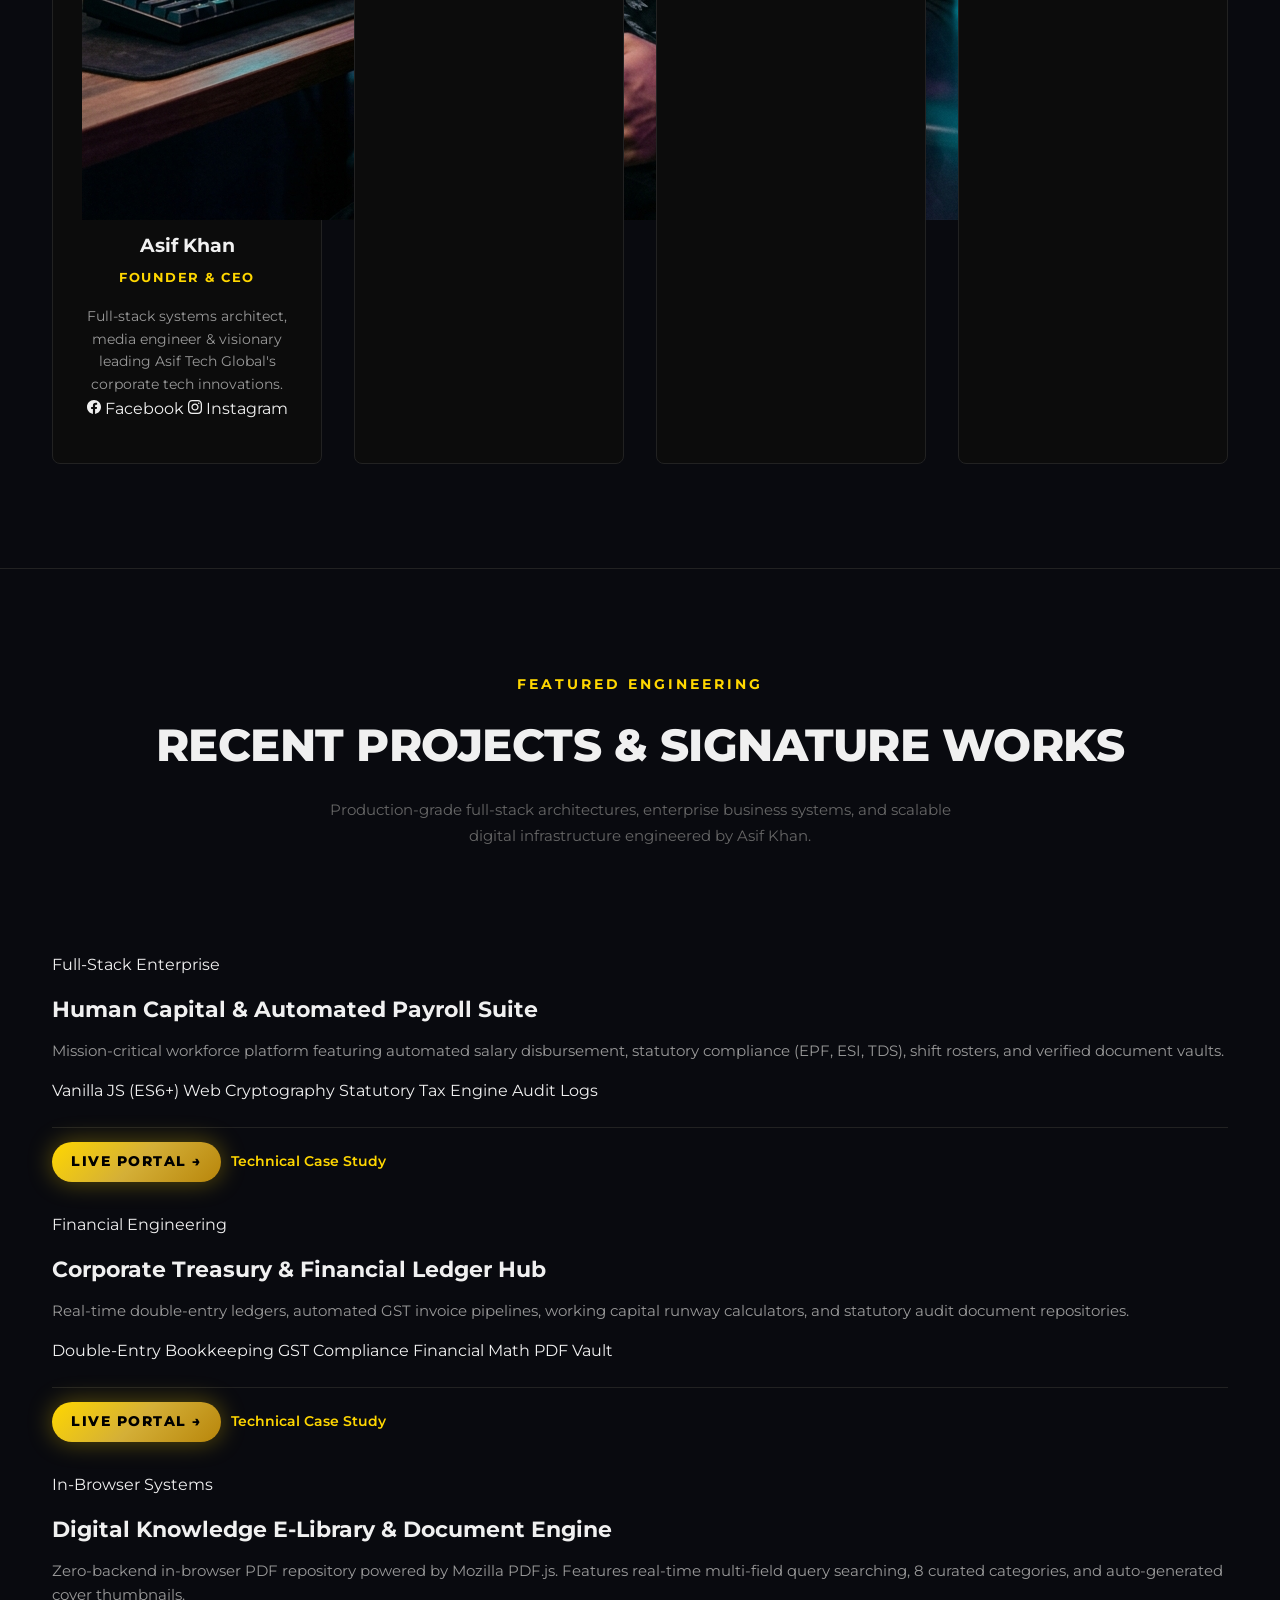
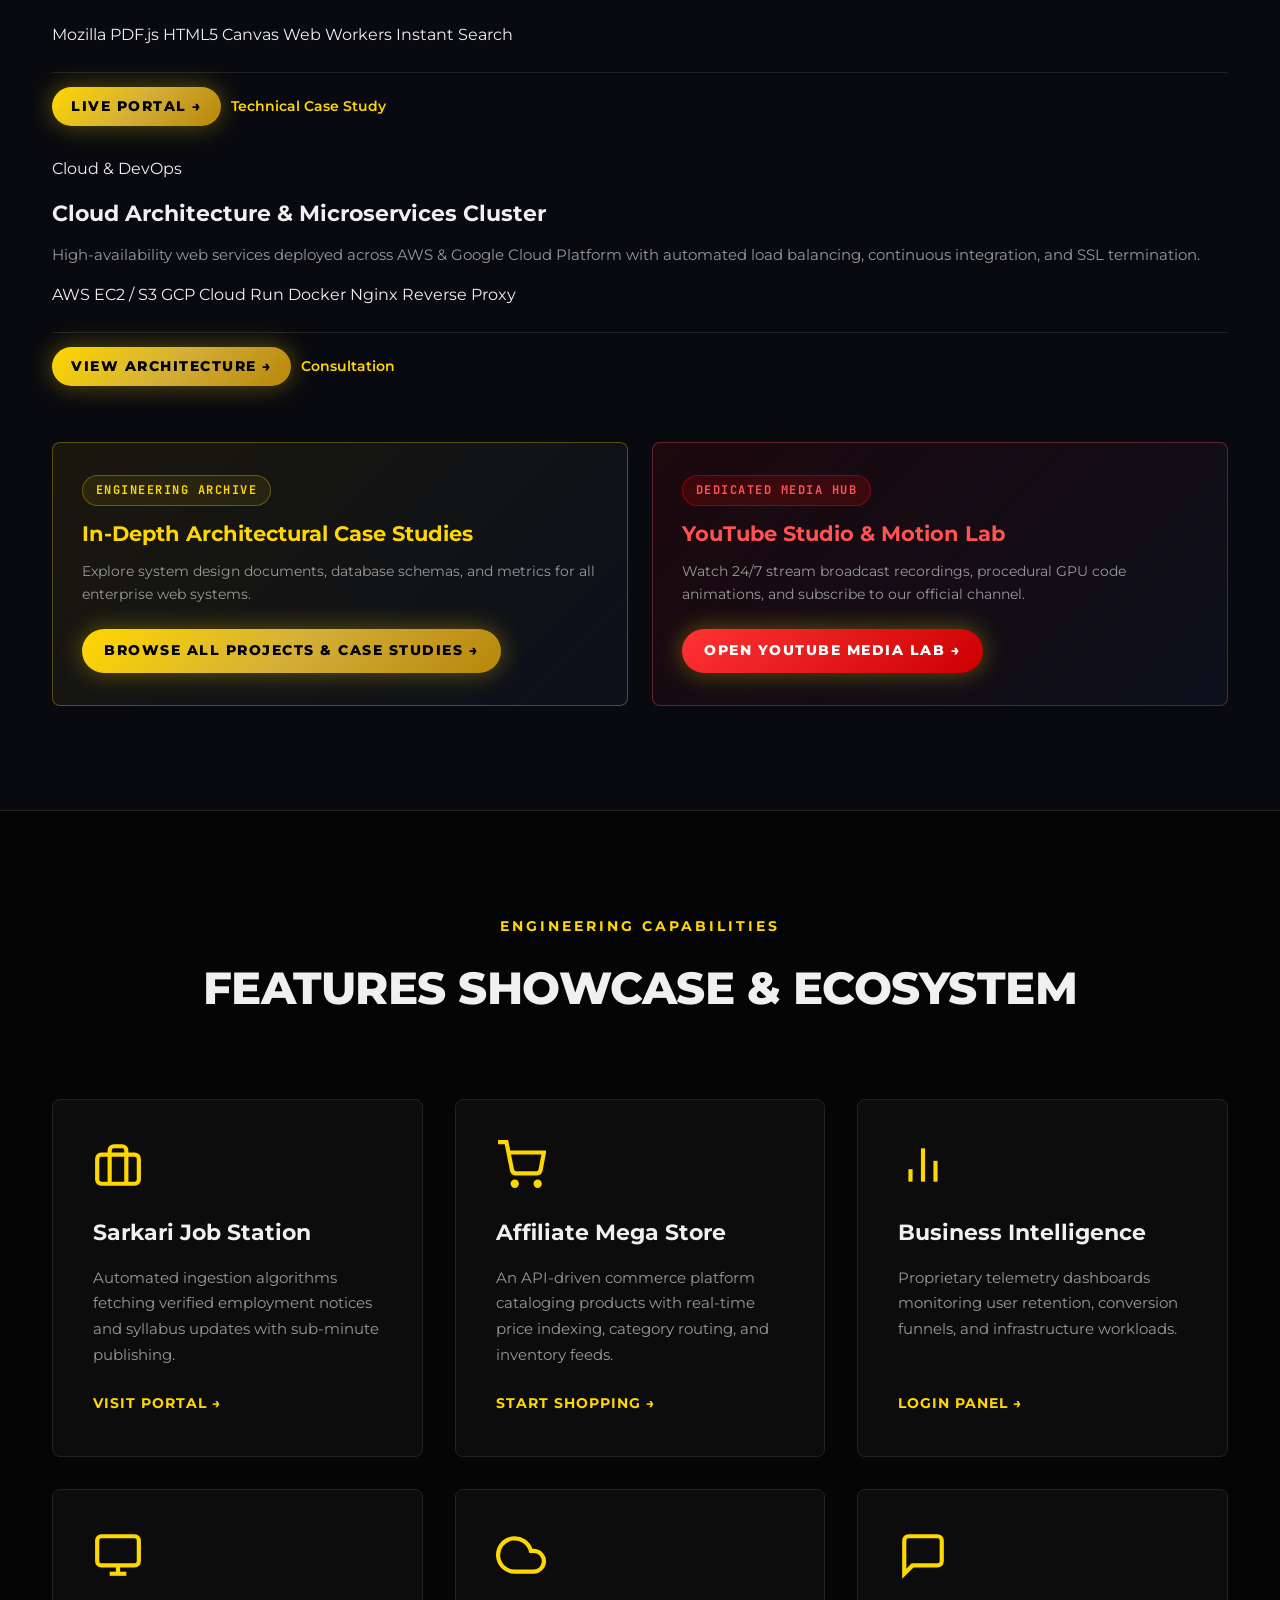
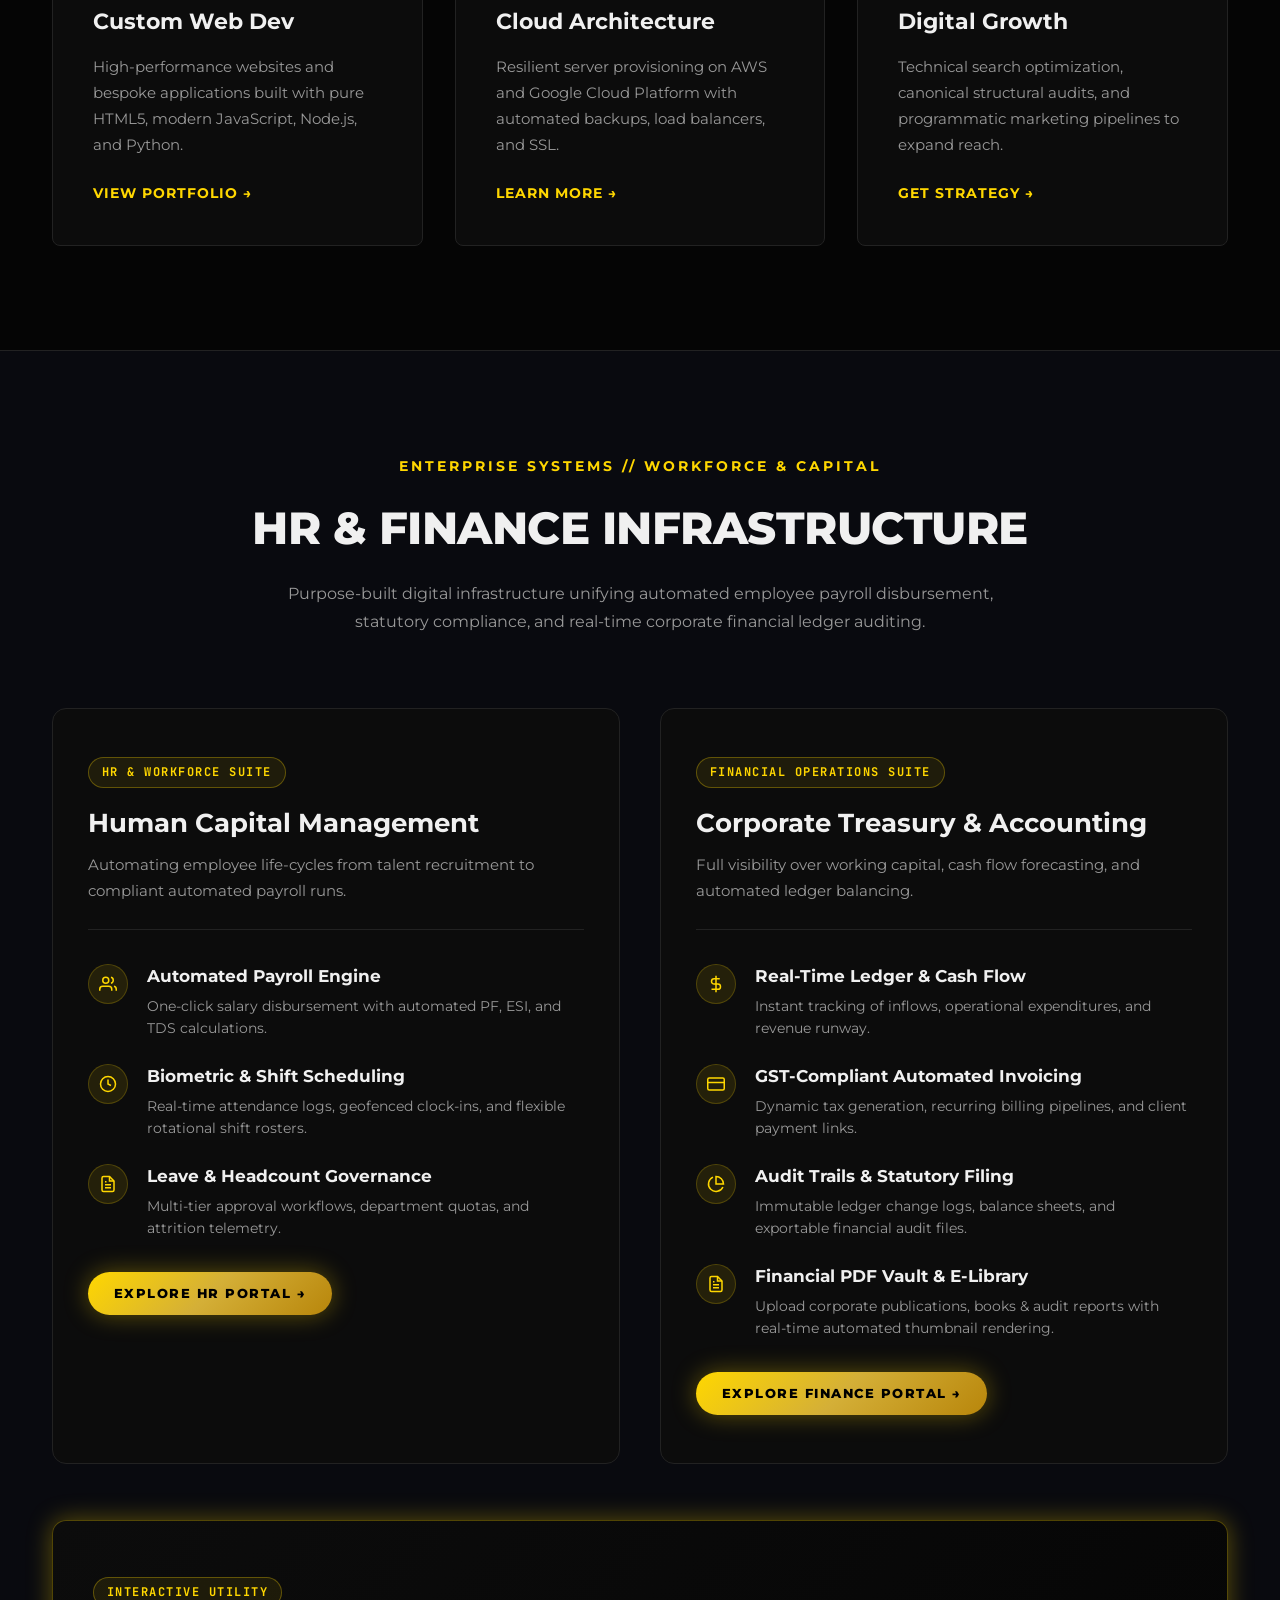
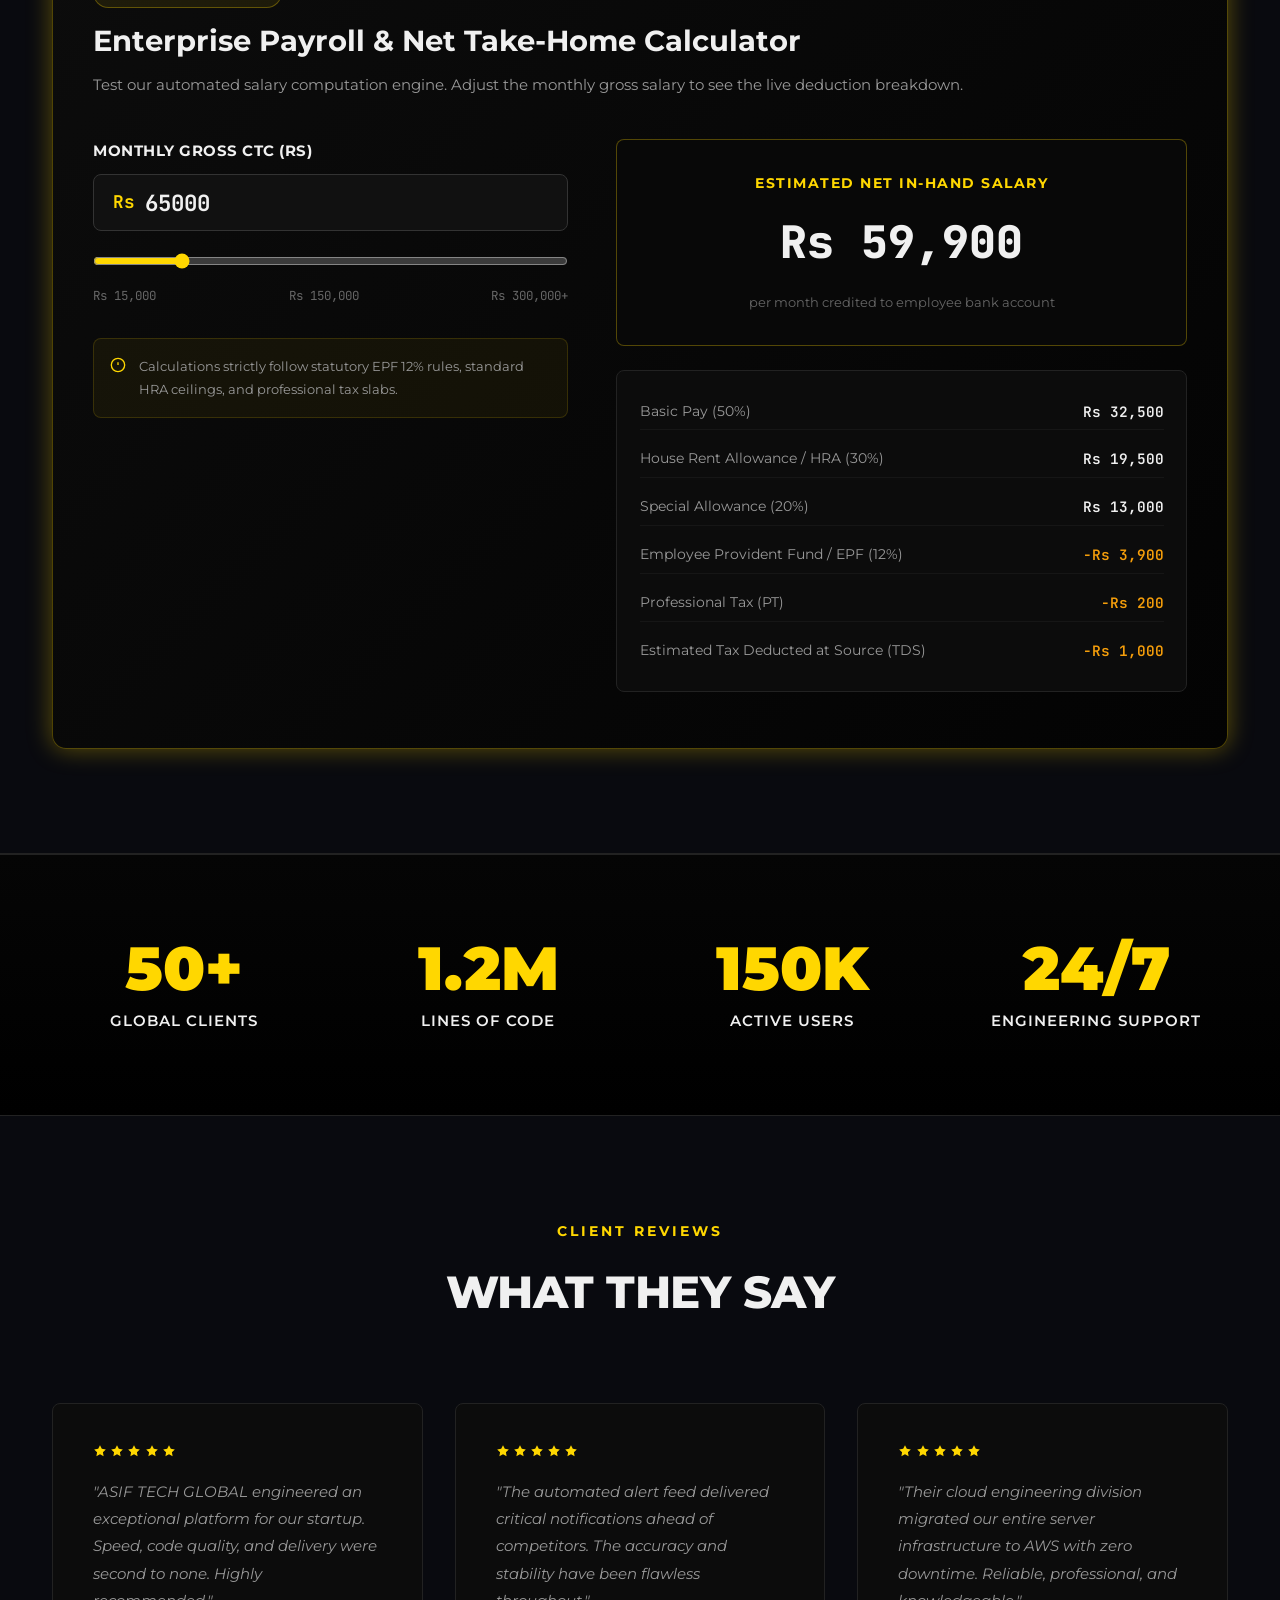
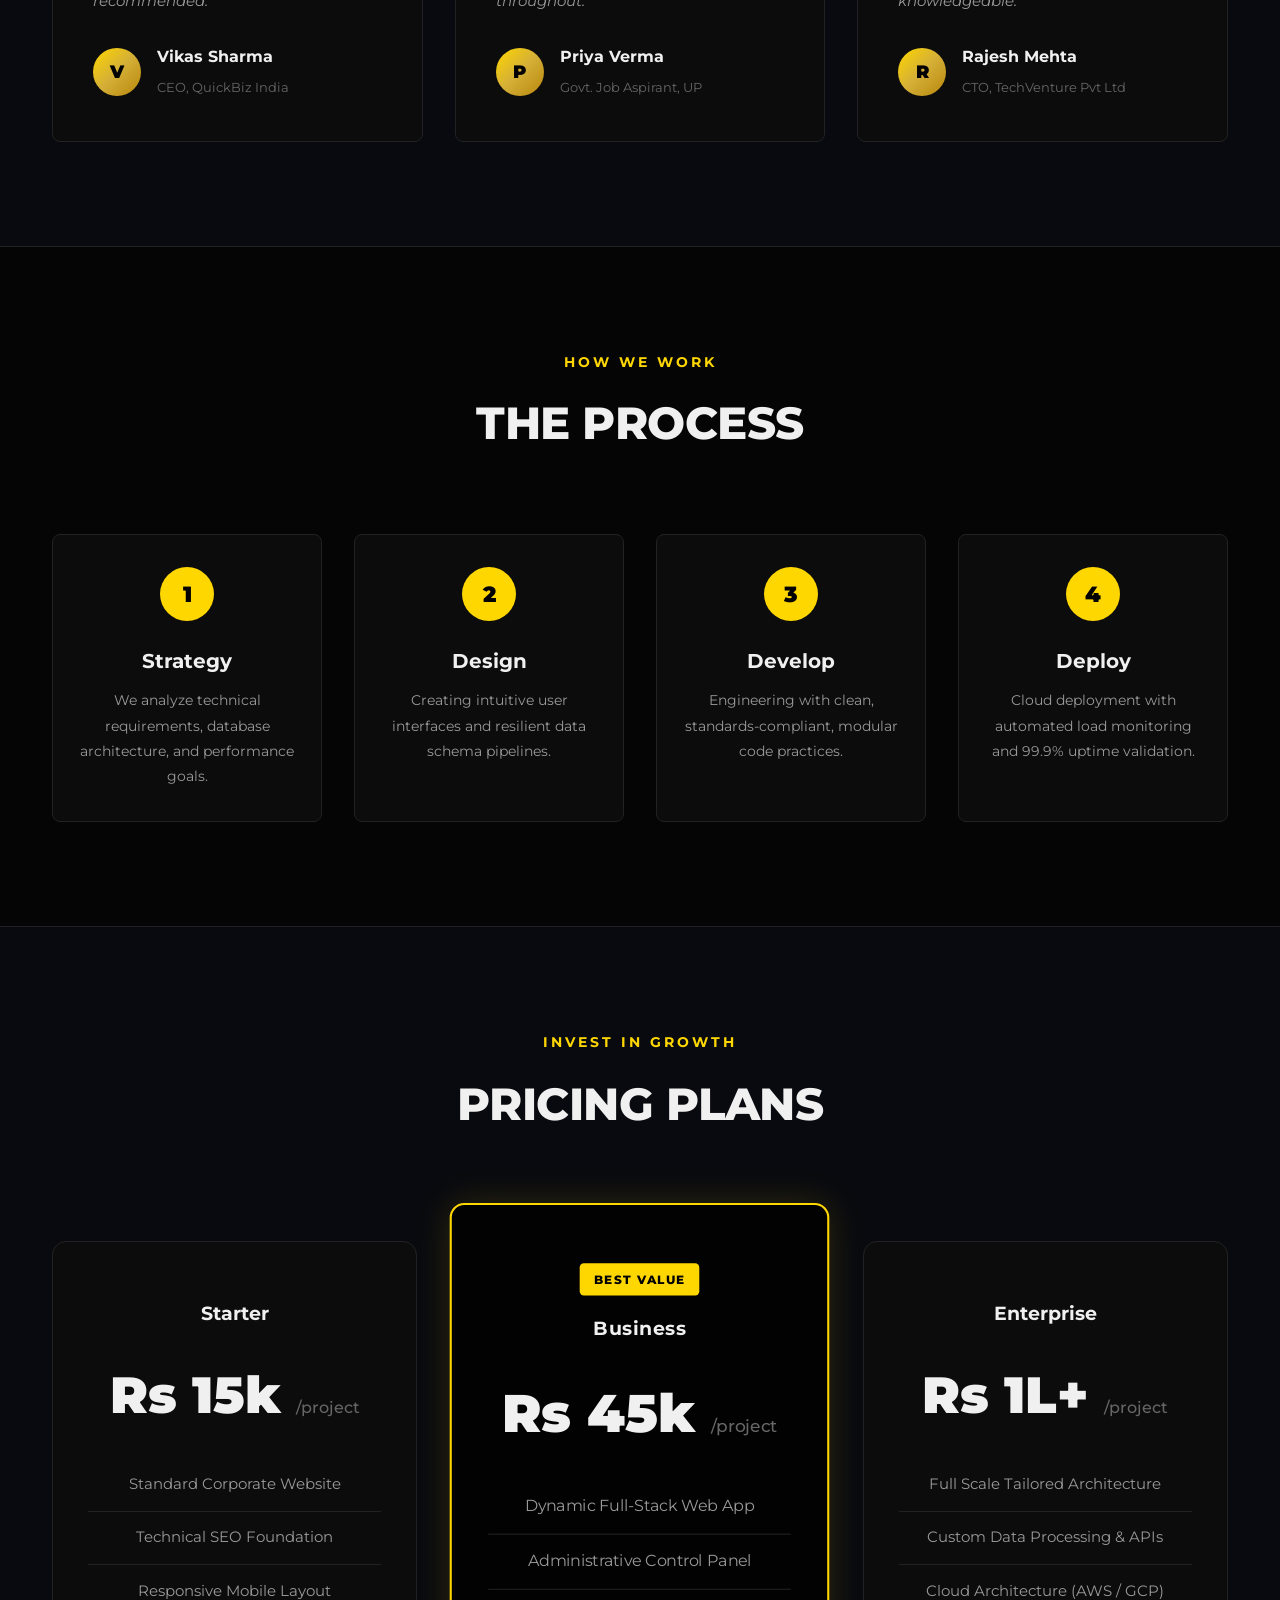
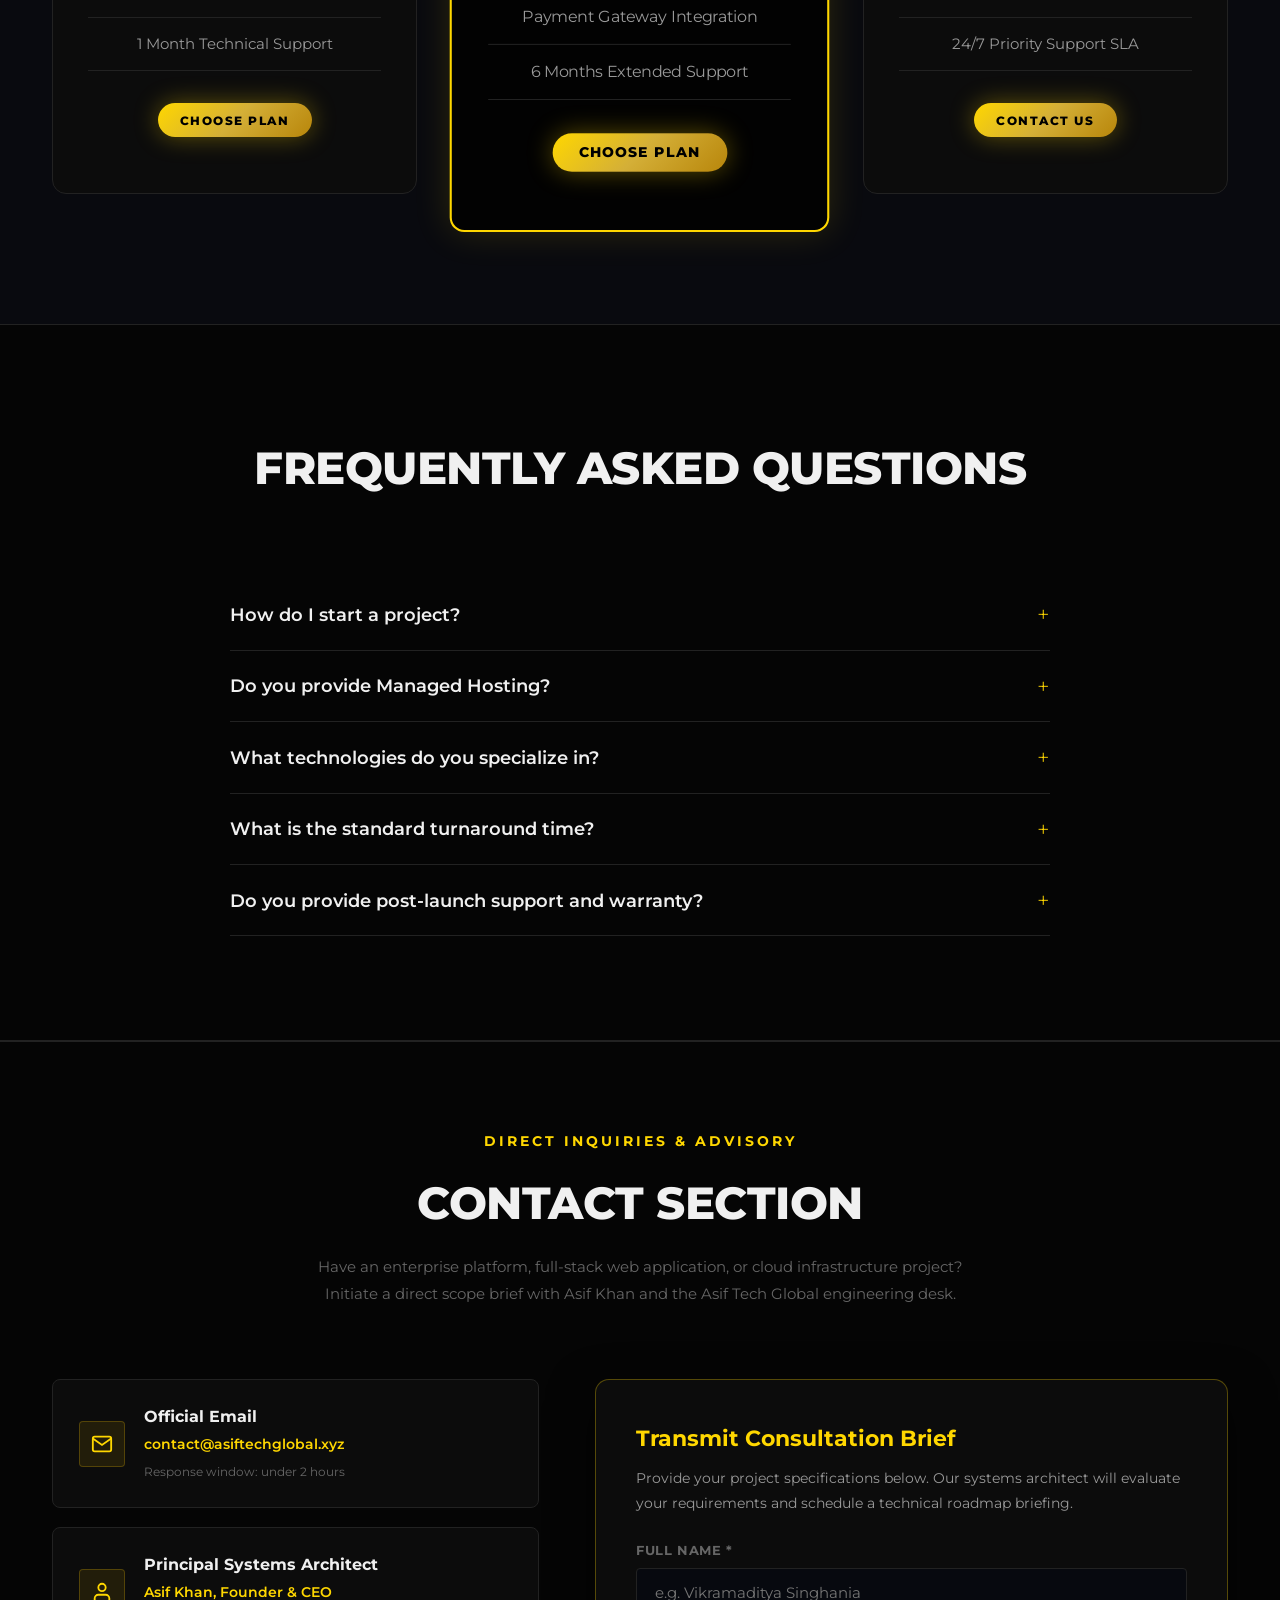
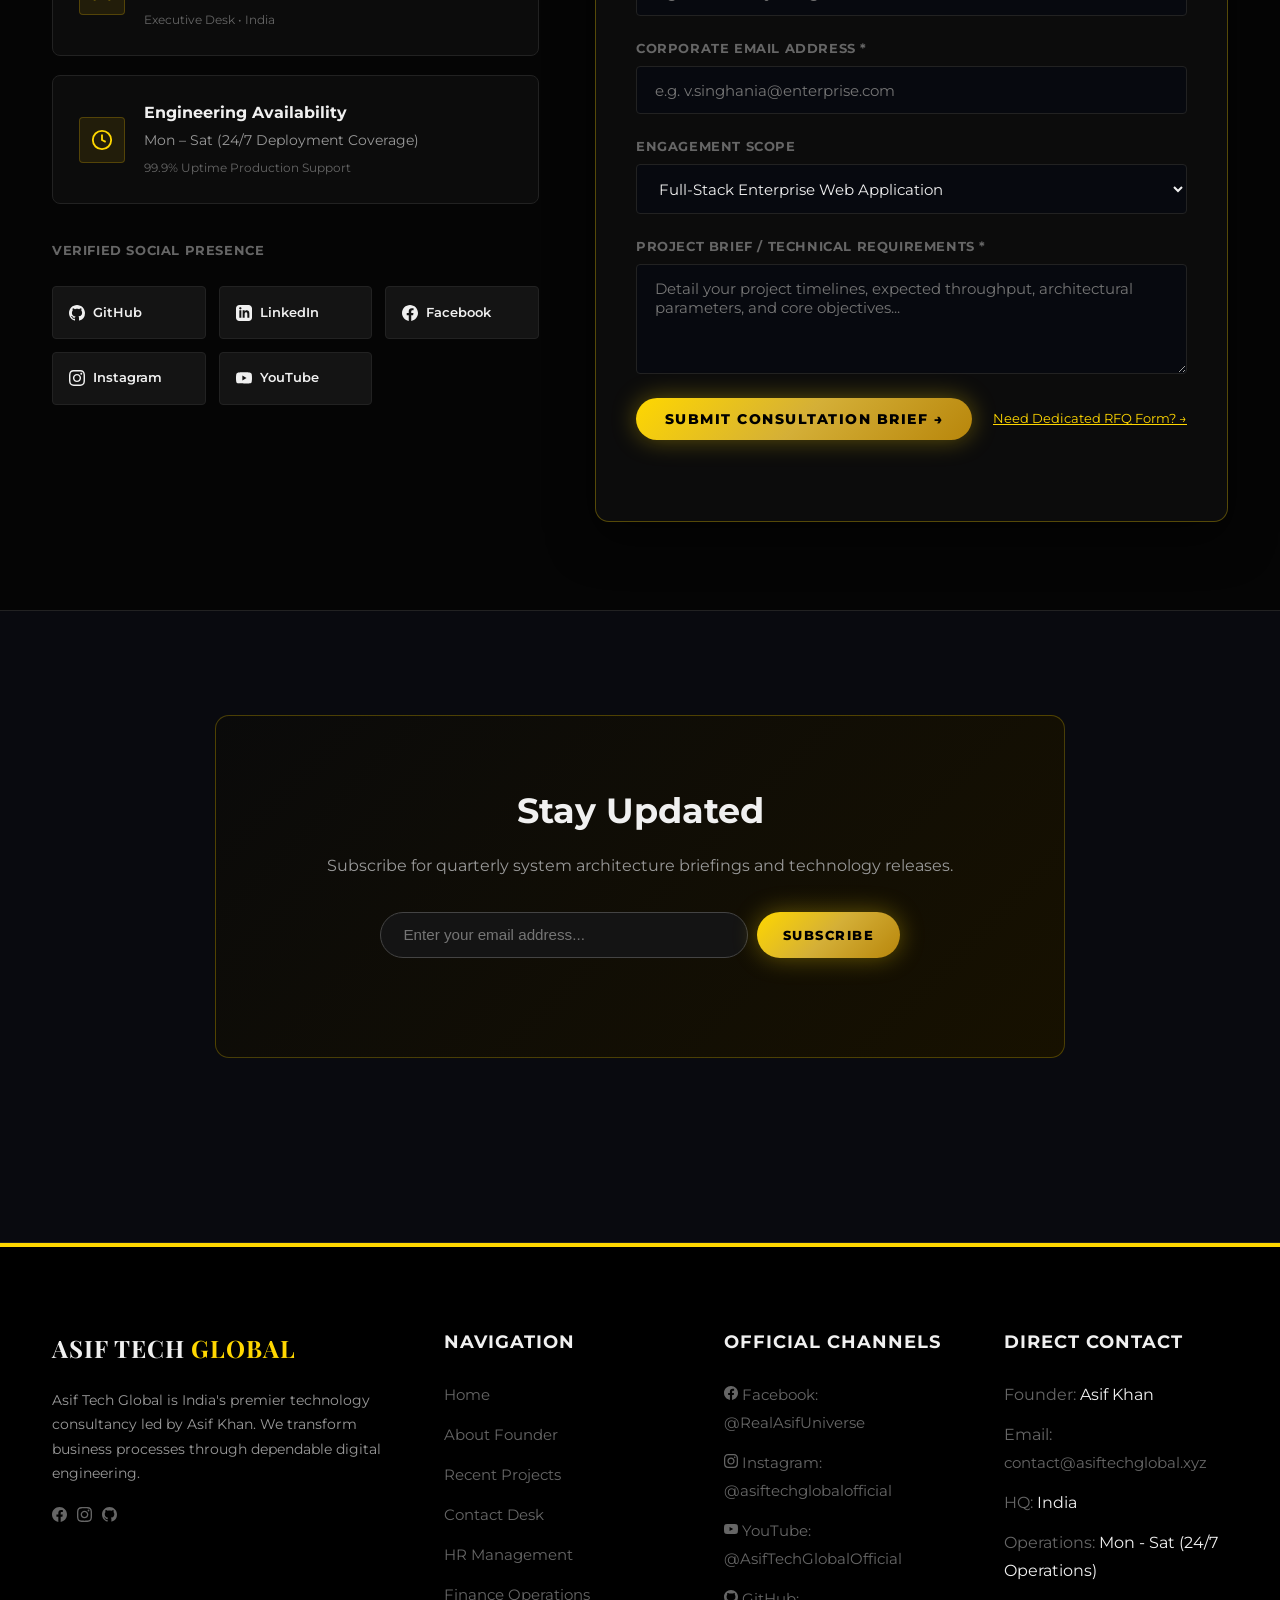
==== commit d9b067c9: "feat: complete executive portfolio with about page, in-page contact, and features/setup/deployment d" ====
--- a/index.html
+++ b/index.html
@@ -23,7 +23,7 @@
       <!-- Navigation Menu -->
       <div class="nav-menu">
         <a href="#home" class="nav-link-item active">Home</a>
-        <a href="#about" class="nav-link-item">About</a>
+        <a href="about.html" class="nav-link-item">About</a>
         <a href="#skills" class="nav-link-item">Skills</a>
         <a href="projects.html" class="nav-link-item">Projects</a>
 
@@ -68,8 +68,14 @@
 
       <!-- Right Controls -->
       <div class="nav-right">
-        <!-- Social Icons (Facebook & Instagram) -->
+        <!-- Social Icons (GitHub, LinkedIn, Facebook, Instagram) -->
         <div class="nav-social-icons">
+          <a href="https://github.com/asifmanagement39-lab" target="_blank" rel="noopener" class="nav-social-btn" title="GitHub (@asifmanagement39-lab)">
+            <svg width="15" height="15" viewBox="0 0 24 24" fill="currentColor"><path d="M12 0C5.37 0 0 5.37 0 12c0 5.31 3.435 9.795 8.205 11.385.6.105.825-.255.825-.57 0-.285-.015-1.23-.015-2.235-3.015.555-3.795-.735-4.035-1.41-.135-.345-.72-1.41-1.23-1.695-.42-.225-1.02-.78-.015-.795.945-.015 1.62.87 1.845 1.23 1.08 1.815 2.805 1.305 3.495.99.105-.78.42-1.305.765-1.605-2.67-.3-5.46-1.335-5.46-5.925 0-1.305.465-2.385 1.23-3.225-.12-.3-.54-1.53.12-3.18 0 0 1.005-.315 3.3 1.23.96-.27 1.98-.405 3-.405s2.04.135 3 .405c2.295-1.56 3.3-1.23 3.3-1.23.66 1.65.24 2.88.12 3.18.765.84 1.23 1.905 1.23 3.225 0 4.605-2.805 5.625-5.475 5.925.435.375.81 1.095.81 2.22 0 1.605-.015 2.895-.015 3.3 0 .315.225.69.825.57A12.02 12.02 0 0024 12c0-6.63-5.37-12-12-12z"/></svg>
+          </a>
+          <a href="https://linkedin.com" target="_blank" rel="noopener" class="nav-social-btn" title="LinkedIn">
+            <svg width="15" height="15" viewBox="0 0 24 24" fill="currentColor"><path d="M19 0h-14c-2.761 0-5 2.239-5 5v14c0 2.761 2.239 5 5 5h14c2.762 0 5-2.239 5-5v-14c0-2.761-2.762-5-5-5zm-11 19h-3v-11h3v11zm-1.5-12.268c-.966 0-1.75-.79-1.75-1.764s.784-1.764 1.75-1.764 1.75.79 1.75 1.764-.783 1.764-1.75 1.764zm13.5 12.268h-3v-5.604c0-3.368-4-3.113-4 0v5.604h-3v-11h3v1.765c1.396-2.586 7-2.777 7 2.476v6.759z"/></svg>
+          </a>
           <a href="https://www.facebook.com/RealAsifUniverse/" target="_blank" rel="noopener" class="nav-social-btn" title="Facebook (@RealAsifUniverse)">
             <svg width="15" height="15" viewBox="0 0 24 24" fill="currentColor"><path d="M24 12.073c0-6.627-5.373-12-12-12s-12 5.373-12 12c0 5.99 4.388 10.954 10.125 11.854v-8.385H7.078v-3.47h3.047V9.43c0-3.007 1.792-4.669 4.533-4.669 1.312 0 2.686.235 2.686.235v2.953H15.83c-1.491 0-1.956.925-1.956 1.874v2.25h3.328l-.532 3.47h-2.796v8.385C19.612 23.027 24 18.062 24 12.073z"/></svg>
           </a>
@@ -108,8 +114,9 @@
       </p>
 
       <div class="hero-actions">
-        <a href="#ecosystem" class="btn-gold">Explore Ecosystem</a>
-        <a href="#pricing" class="btn-outline-white">View Plans</a>
+        <a href="#projects" class="btn-gold">Recent Projects</a>
+        <a href="about.html" class="btn-outline-white">About Architect</a>
+        <a href="#contact" class="btn-gold" style="background: transparent; border: 1px solid var(--gold); color: var(--gold);">Get In Touch</a>
       </div>
     </div>
   </header>
@@ -229,6 +236,11 @@
               <div style="font-size: 0.78rem; color: var(--text-dim); text-transform: uppercase;">Uptime Architecture</div>
             </div>
           </div>
+
+          <div style="margin-top: 1.8rem; display: flex; gap: 12px; flex-wrap: wrap;">
+            <a href="about.html" class="btn-gold" style="font-size: 0.85rem; padding: 0.6rem 1.4rem;">Read Full Biography &amp; Milestones &rarr;</a>
+            <a href="#contact" class="btn-outline-white" style="font-size: 0.85rem; padding: 0.6rem 1.4rem;">Schedule Consultation</a>
+          </div>
         </div>
       </div>
     </div>
@@ -360,11 +372,12 @@
   <!-- ==========================================================================
        Executive Software Engineering Portfolio
        ========================================================================== -->
-  <section class="section section-portfolio" id="portfolio">
+  <section class="section section-portfolio" id="projects">
+    <span id="portfolio" style="position: absolute; top: -80px; visibility: hidden;"></span>
     <div class="container">
       <div class="section-header">
-        <div class="section-pretitle">Signature Engineering</div>
-        <h2 class="section-h2">Executive Portfolio Showcase</h2>
+        <div class="section-pretitle">Featured Engineering</div>
+        <h2 class="section-h2">Recent Projects &amp; Signature Works</h2>
         <p style="max-width: 650px; margin: 12px auto 0; color: var(--text-dim); font-size: 0.95rem;">
           Production-grade full-stack architectures, enterprise business systems, and scalable digital infrastructure engineered by Asif Khan.
         </p>
@@ -484,11 +497,12 @@
   <!-- ==========================================================================
        Core Ecosystem & Capabilities
        ========================================================================== -->
-  <section class="section section-bg-dark" id="ecosystem">
+  <section class="section section-bg-dark" id="features">
+    <span id="ecosystem" style="position: absolute; top: -80px; visibility: hidden;"></span>
     <div class="container">
       <div class="section-header">
-        <div class="section-pretitle">What We Do</div>
-        <h2 class="section-h2">Our Core Ecosystem</h2>
+        <div class="section-pretitle">Engineering Capabilities</div>
+        <h2 class="section-h2">Features Showcase &amp; Ecosystem</h2>
       </div>
 
       <div class="ecosystem-grid">
@@ -984,6 +998,137 @@
           <div class="faq-answer">
             <p>Yes. All plans include dedicated post-launch support ranging from 1 to 6 months. Enterprise contracts include 24/7 priority operational coverage.</p>
           </div>
+        </div>
+      </div>
+    </div>
+  </section>
+
+  <!-- ==========================================================================
+       Contact & Direct Engineering Advisory
+       ========================================================================== -->
+  <section class="contact-section" id="contact">
+    <div class="container">
+      <div class="section-header">
+        <div class="section-pretitle">Direct Inquiries &amp; Advisory</div>
+        <h2 class="section-h2">Contact Section</h2>
+        <p style="max-width: 680px; margin: 12px auto 0; color: var(--text-dim); font-size: 0.95rem;">
+          Have an enterprise platform, full-stack web application, or cloud infrastructure project? 
+          Initiate a direct scope brief with Asif Khan and the Asif Tech Global engineering desk.
+        </p>
+      </div>
+
+      <div class="contact-layout-grid">
+        <!-- Communication Channels Column -->
+        <div class="contact-channels-wrap">
+          <!-- Channel 1: Official Email -->
+          <div class="contact-card-box">
+            <div class="contact-card-icon">
+              <svg width="22" height="22" viewBox="0 0 24 24" fill="none" stroke="currentColor" stroke-width="2"><path d="M4 4h16c1.1 0 2 .9 2 2v12c0 1.1-.9 2-2 2H4c-1.1 0-2-.9-2-2V6c0-1.1.9-2 2-2z"></path><polyline points="22,6 12,13 2,6"></polyline></svg>
+            </div>
+            <div class="contact-card-info">
+              <h4>Official Email</h4>
+              <p><a href="mailto:contact@asiftechglobal.xyz">contact@asiftechglobal.xyz</a></p>
+              <span style="font-size: 0.78rem; color: var(--text-dim);">Response window: under 2 hours</span>
+            </div>
+          </div>
+
+          <!-- Channel 2: Founder & Desk -->
+          <div class="contact-card-box">
+            <div class="contact-card-icon">
+              <svg width="22" height="22" viewBox="0 0 24 24" fill="none" stroke="currentColor" stroke-width="2"><path d="M20 21v-2a4 4 0 0 0-4-4H8a4 4 0 0 0-4 4v2"></path><circle cx="12" cy="7" r="4"></circle></svg>
+            </div>
+            <div class="contact-card-info">
+              <h4>Principal Systems Architect</h4>
+              <p style="color: var(--gold); font-weight: 600;">Asif Khan, Founder &amp; CEO</p>
+              <span style="font-size: 0.78rem; color: var(--text-dim);">Executive Desk • India</span>
+            </div>
+          </div>
+
+          <!-- Channel 3: Operational SLA -->
+          <div class="contact-card-box">
+            <div class="contact-card-icon">
+              <svg width="22" height="22" viewBox="0 0 24 24" fill="none" stroke="currentColor" stroke-width="2"><circle cx="12" cy="12" r="10"></circle><polyline points="12 6 12 12 16 14"></polyline></svg>
+            </div>
+            <div class="contact-card-info">
+              <h4>Engineering Availability</h4>
+              <p>Mon &ndash; Sat (24/7 Deployment Coverage)</p>
+              <span style="font-size: 0.78rem; color: var(--text-dim);">99.9% Uptime Production Support</span>
+            </div>
+          </div>
+
+          <!-- Channel 4: Social Channels Grid -->
+          <div style="margin-top: 1rem;">
+            <div style="font-size: 0.82rem; font-weight: 700; color: var(--text-dim); text-transform: uppercase; letter-spacing: 0.6px; margin-bottom: 0.6rem;">Verified Social Presence</div>
+            <div class="contact-social-grid">
+              <a href="https://github.com/asifmanagement39-lab" target="_blank" rel="noopener" class="contact-social-tile" title="GitHub">
+                <svg width="16" height="16" viewBox="0 0 24 24" fill="currentColor"><path d="M12 0C5.37 0 0 5.37 0 12c0 5.31 3.435 9.795 8.205 11.385.6.105.825-.255.825-.57 0-.285-.015-1.23-.015-2.235-3.015.555-3.795-.735-4.035-1.41-.135-.345-.72-1.41-1.23-1.695-.42-.225-1.02-.78-.015-.795.945-.015 1.62.87 1.845 1.23 1.08 1.815 2.805 1.305 3.495.99.105-.78.42-1.305.765-1.605-2.67-.3-5.46-1.335-5.46-5.925 0-1.305.465-2.385 1.23-3.225-.12-.3-.54-1.53.12-3.18 0 0 1.005-.315 3.3 1.23.96-.27 1.98-.405 3-.405s2.04.135 3 .405c2.295-1.56 3.3-1.23 3.3-1.23.66 1.65.24 2.88.12 3.18.765.84 1.23 1.905 1.23 3.225 0 4.605-2.805 5.625-5.475 5.925.435.375.81 1.095.81 2.22 0 1.605-.015 2.895-.015 3.3 0 .315.225.69.825.57A12.02 12.02 0 0024 12c0-6.63-5.37-12-12-12z"/></svg>
+                <span>GitHub</span>
+              </a>
+              <a href="https://linkedin.com" target="_blank" rel="noopener" class="contact-social-tile" title="LinkedIn">
+                <svg width="16" height="16" viewBox="0 0 24 24" fill="currentColor"><path d="M19 0h-14c-2.761 0-5 2.239-5 5v14c0 2.761 2.239 5 5 5h14c2.762 0 5-2.239 5-5v-14c0-2.761-2.762-5-5-5zm-11 19h-3v-11h3v11zm-1.5-12.268c-.966 0-1.75-.79-1.75-1.764s.784-1.764 1.75-1.764 1.75.79 1.75 1.764-.783 1.764-1.75 1.764zm13.5 12.268h-3v-5.604c0-3.368-4-3.113-4 0v5.604h-3v-11h3v1.765c1.396-2.586 7-2.777 7 2.476v6.759z"/></svg>
+                <span>LinkedIn</span>
+              </a>
+              <a href="https://www.facebook.com/RealAsifUniverse/" target="_blank" rel="noopener" class="contact-social-tile" title="Facebook">
+                <svg width="16" height="16" viewBox="0 0 24 24" fill="currentColor"><path d="M24 12.073c0-6.627-5.373-12-12-12s-12 5.373-12 12c0 5.99 4.388 10.954 10.125 11.854v-8.385H7.078v-3.47h3.047V9.43c0-3.007 1.792-4.669 4.533-4.669 1.312 0 2.686.235 2.686.235v2.953H15.83c-1.491 0-1.956.925-1.956 1.874v2.25h3.328l-.532 3.47h-2.796v8.385C19.612 23.027 24 18.062 24 12.073z"/></svg>
+                <span>Facebook</span>
+              </a>
+              <a href="https://www.instagram.com/asiftechglobalofficial/" target="_blank" rel="noopener" class="contact-social-tile" title="Instagram">
+                <svg width="16" height="16" viewBox="0 0 24 24" fill="currentColor"><path d="M12 2.163c3.204 0 3.584.012 4.85.07 3.252.148 4.771 1.691 4.919 4.919.058 1.265.069 1.645.069 4.849 0 3.205-.012 3.584-.069 4.849-.149 3.225-1.664 4.771-4.919 4.919-1.266.058-1.644.07-4.85.07-3.204 0-3.584-.012-4.849-.07-3.26-.149-4.771-1.699-4.919-4.92-.058-1.265-.07-1.644-.07-4.849 0-3.204.013-3.583.07-4.849.149-3.227 1.664-4.771 4.919-4.919 1.266-.057 1.645-.069 4.849-.069zm0-2.163c-3.259 0-3.667.014-4.947.072-4.358.2-6.78 2.618-6.98 6.98-.059 1.281-.073 1.689-.073 4.948 0 3.259.014 3.668.072 4.948.2 4.358 2.618 6.78 6.98 6.98 1.281.058 1.689.072 4.948.072 3.259 0 3.668-.014 4.948-.072 4.354-.2 6.782-2.618 6.979-6.98.059-1.28.073-1.689.073-4.948 0-3.259-.014-3.667-.072-4.947-.196-4.354-2.617-6.78-6.979-6.98-1.281-.059-1.69-.073-4.949-.073zm0 5.838c-3.403 0-6.162 2.759-6.162 6.162s2.759 6.163 6.162 6.163 6.162-2.759 6.162-6.163c0-3.403-2.759-6.162-6.162-6.162zm0 10.162c-2.209 0-4-1.79-4-4 0-2.209 1.791-4 4-4s4 1.791 4 4c0 2.21-1.791 4-4 4zm6.406-11.845c-.796 0-1.441.645-1.441 1.44s.645 1.44 1.441 1.44c.795 0 1.439-.645 1.439-1.44s-.644-1.44-1.439-1.44z"/></svg>
+                <span>Instagram</span>
+              </a>
+              <a href="https://www.youtube.com/@AsifTechGlobalOfficial" target="_blank" rel="noopener" class="contact-social-tile" title="YouTube">
+                <svg width="16" height="16" viewBox="0 0 24 24" fill="currentColor"><path d="M23.498 6.186a3.016 3.016 0 0 0-2.122-2.136C19.505 3.545 12 3.545 12 3.545s-7.505 0-9.377.505A3.017 3.017 0 0 0 .502 6.186C0 8.07 0 12 0 12s0 3.93.502 5.814a3.016 3.016 0 0 0 2.122 2.136c1.871.505 9.376.505 9.376.505s7.505 0 9.377-.505a3.015 3.015 0 0 0 2.122-2.136C24 15.93 24 12 24 12s0-3.93-.502-5.814zM9.545 15.568V8.432L15.818 12l-6.273 3.568z"/></svg>
+                <span>YouTube</span>
+              </a>
+            </div>
+          </div>
+        </div>
+
+        <!-- Consultation Request Form Column -->
+        <div class="contact-form-panel">
+          <h3 style="font-size: 1.35rem; color: var(--gold); margin-bottom: 0.5rem;">Transmit Consultation Brief</h3>
+          <p style="font-size: 0.88rem; color: var(--text-muted); margin-bottom: 1.5rem;">
+            Provide your project specifications below. Our systems architect will evaluate your requirements and schedule a technical roadmap briefing.
+          </p>
+
+          <form id="homeContactForm" onsubmit="event.preventDefault(); handleHomeContact();">
+            <div class="contact-form-group">
+              <label for="homeContactName" class="contact-form-label">Full Name *</label>
+              <input type="text" id="homeContactName" class="contact-form-input" placeholder="e.g. Vikramaditya Singhania" required>
+            </div>
+
+            <div class="contact-form-group">
+              <label for="homeContactEmail" class="contact-form-label">Corporate Email Address *</label>
+              <input type="email" id="homeContactEmail" class="contact-form-input" placeholder="e.g. v.singhania@enterprise.com" required>
+            </div>
+
+            <div class="contact-form-group">
+              <label for="homeContactService" class="contact-form-label">Engagement Scope</label>
+              <select id="homeContactService" class="contact-form-select">
+                <option value="Enterprise Web Application">Full-Stack Enterprise Web Application</option>
+                <option value="HR & Payroll Platform">HR Capital & Automated Payroll Suite</option>
+                <option value="Treasury & Accounting Hub">Corporate Treasury & Financial Ledger Hub</option>
+                <option value="Cloud Infrastructure & DevOps">Cloud Infrastructure (AWS / GCP) & DevOps</option>
+                <option value="Architecture Audit">Software Architecture Review & Performance Audit</option>
+              </select>
+            </div>
+
+            <div class="contact-form-group">
+              <label for="homeContactMsg" class="contact-form-label">Project Brief / Technical Requirements *</label>
+              <textarea id="homeContactMsg" class="contact-form-textarea" placeholder="Detail your project timelines, expected throughput, architectural parameters, and core objectives..." required></textarea>
+            </div>
+
+            <div style="margin-top: 1.5rem; display: flex; align-items: center; justify-content: space-between; flex-wrap: wrap; gap: 1rem;">
+              <button type="submit" class="btn-gold" style="padding: 0.75rem 1.8rem; font-size: 0.9rem;">
+                Submit Consultation Brief &rarr;
+              </button>
+              <a href="contact.html" style="font-size: 0.84rem; color: var(--gold); text-decoration: underline;">
+                Need Dedicated RFQ Form? &rarr;
+              </a>
+            </div>
+
+            <div id="homeContactFeedback" style="margin-top: 1.2rem; font-size: 0.88rem; min-height: 22px; font-weight: 600;"></div>
+          </form>
         </div>
       </div>
     </div>
@@ -1034,13 +1179,15 @@
           <h3>Navigation</h3>
           <ul>
             <li><a href="#home">Home</a></li>
-            <li><a href="#portfolio">Executive Portfolio</a></li>
+            <li><a href="about.html">About Founder</a></li>
+            <li><a href="#projects">Recent Projects</a></li>
+            <li><a href="#contact">Contact Desk</a></li>
             <li><a href="hr.html">HR Management</a></li>
             <li><a href="finance.html">Finance Operations</a></li>
             <li><a href="library.html">Digital Library</a></li>
             <li><a href="youtube.html">YouTube Media Studio</a></li>
             <li><a href="projects.html">Projects Showcase</a></li>
-            <li><a href="contact.html">Contact Us</a></li>
+            <li><a href="contact.html">Contact Hub</a></li>
           </ul>
         </div>
 
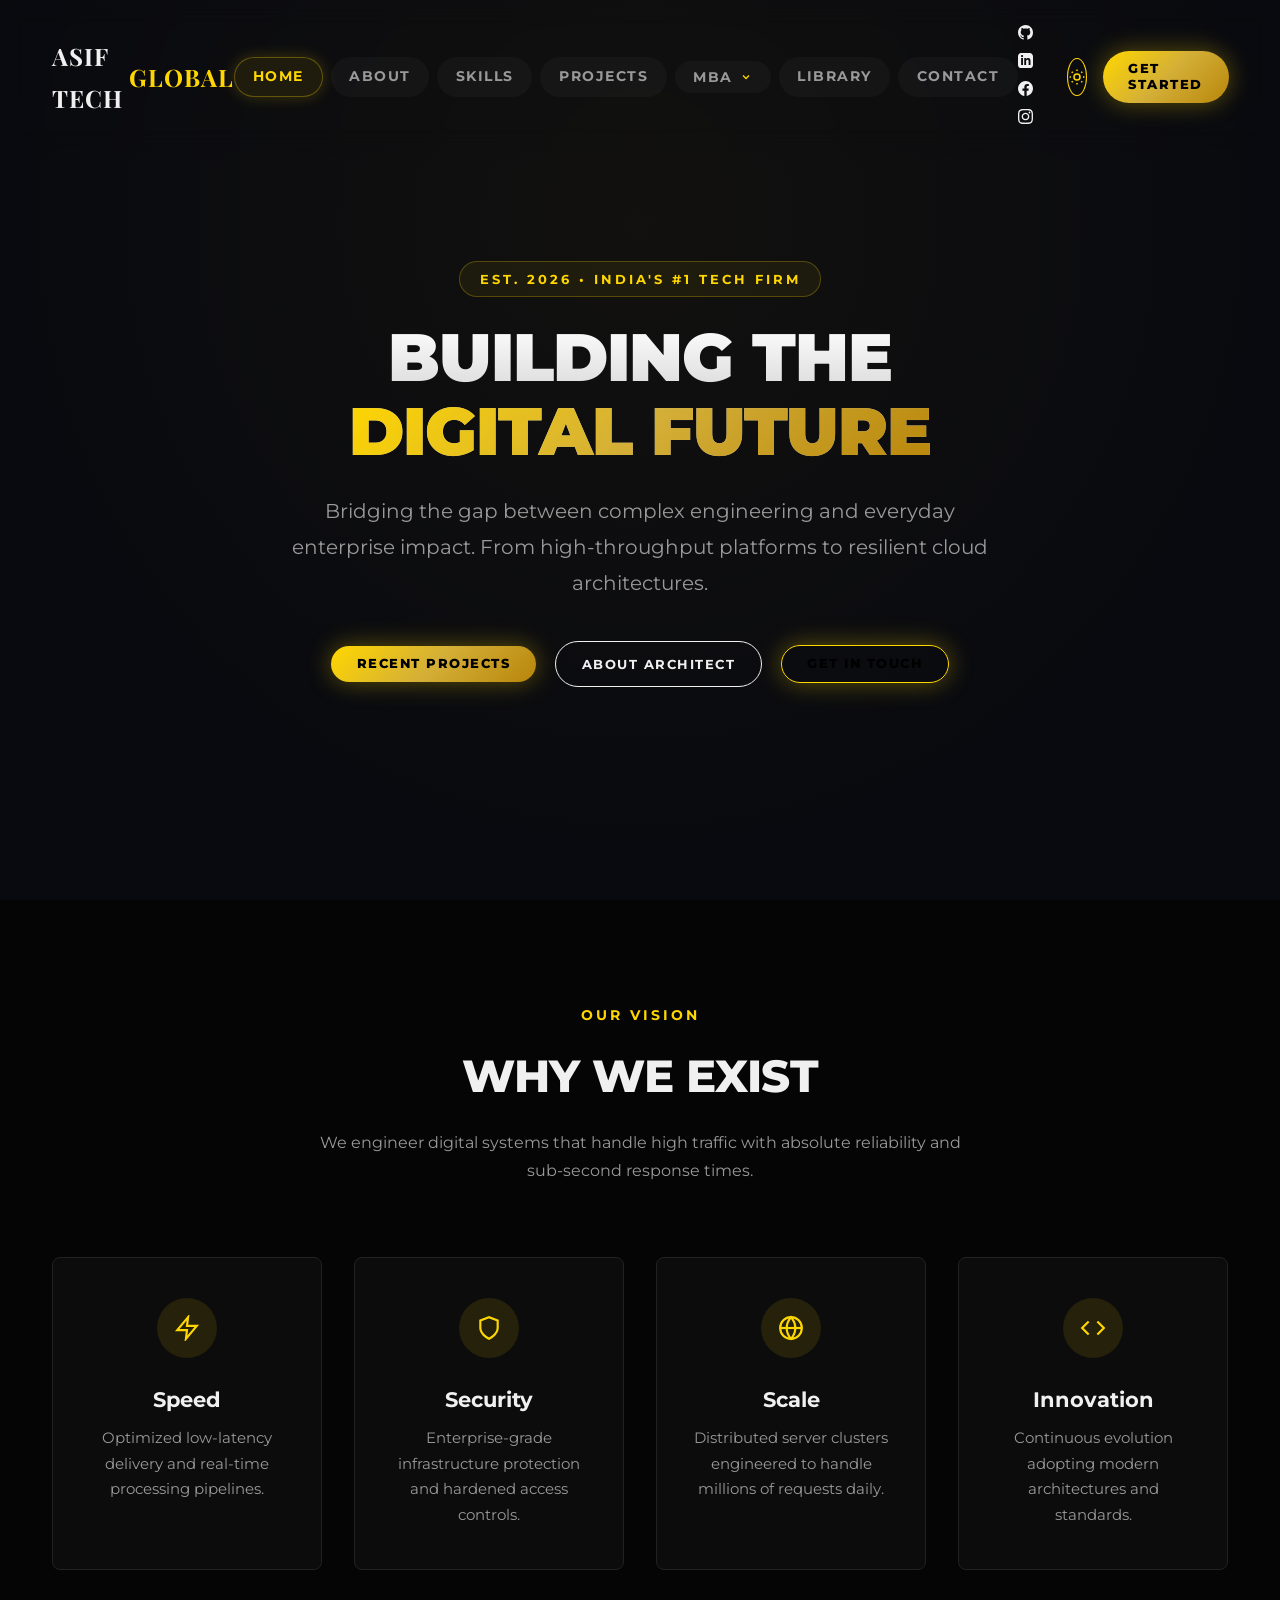
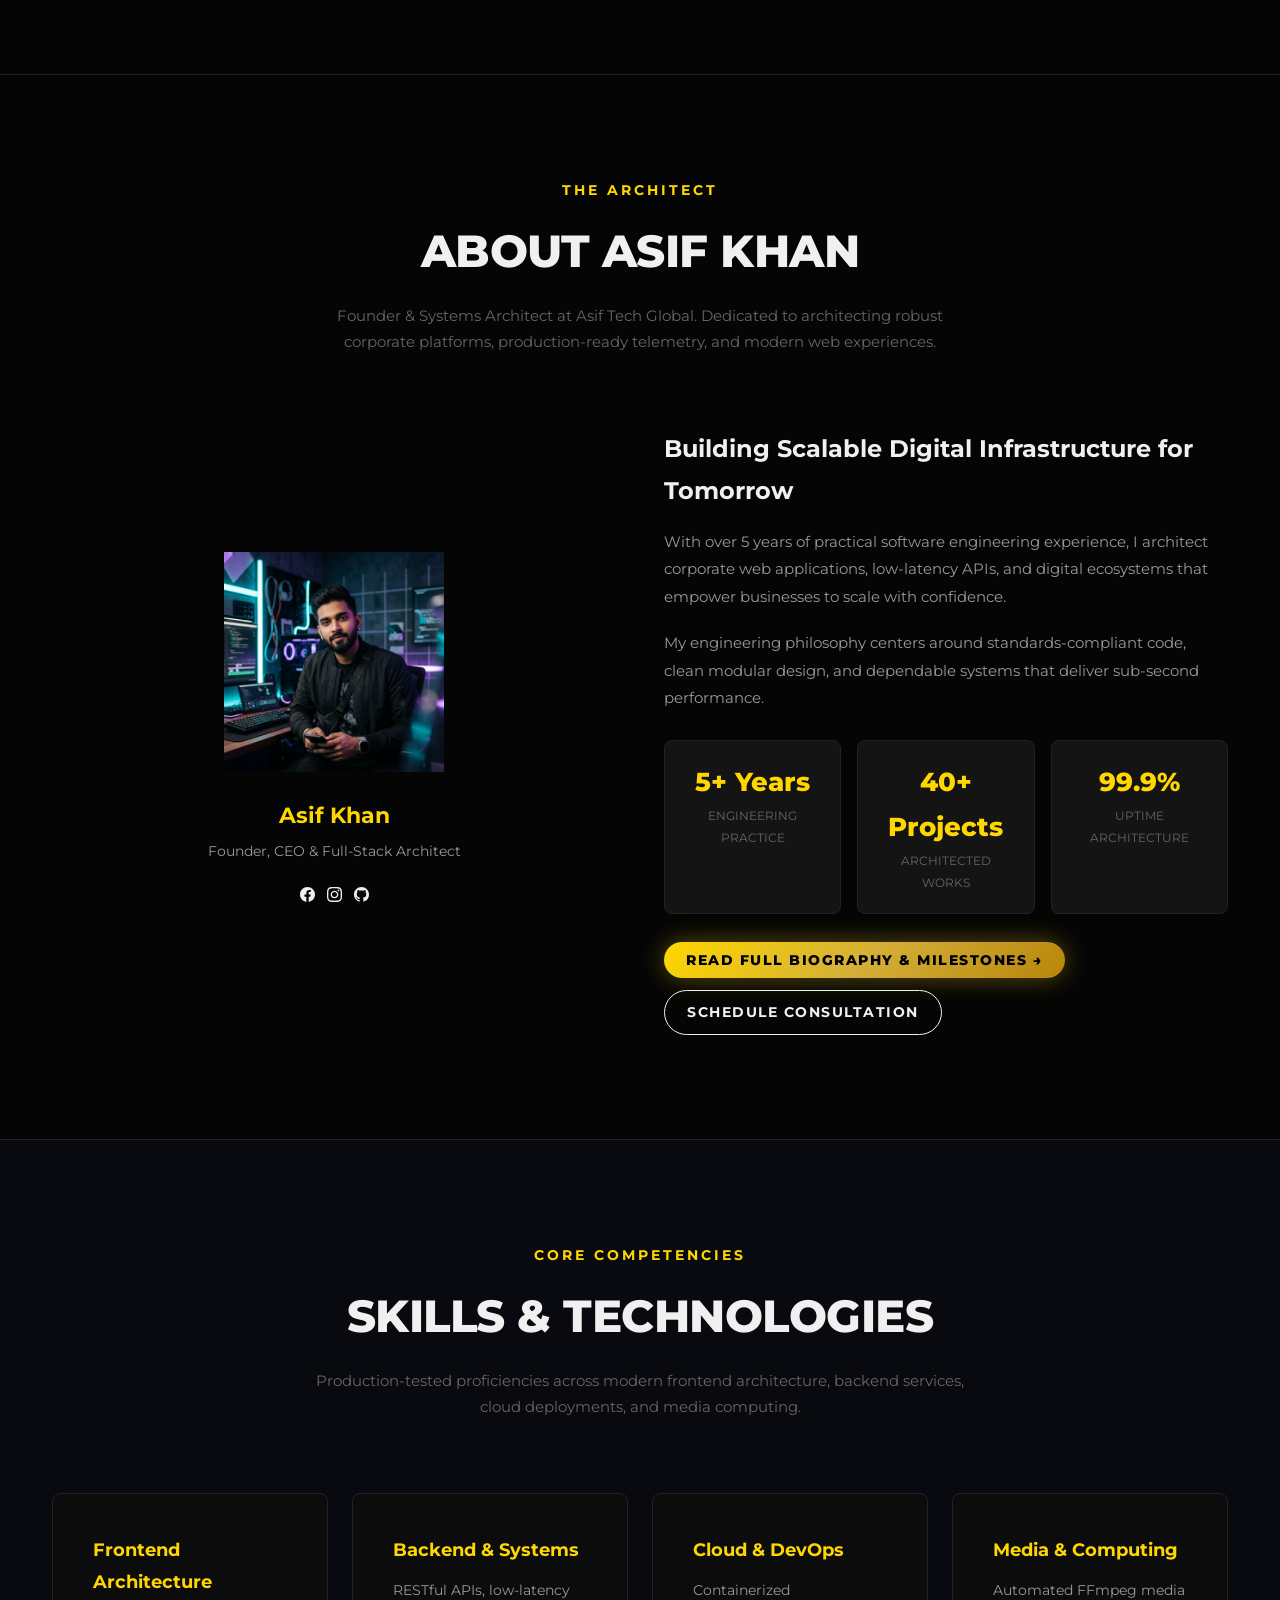
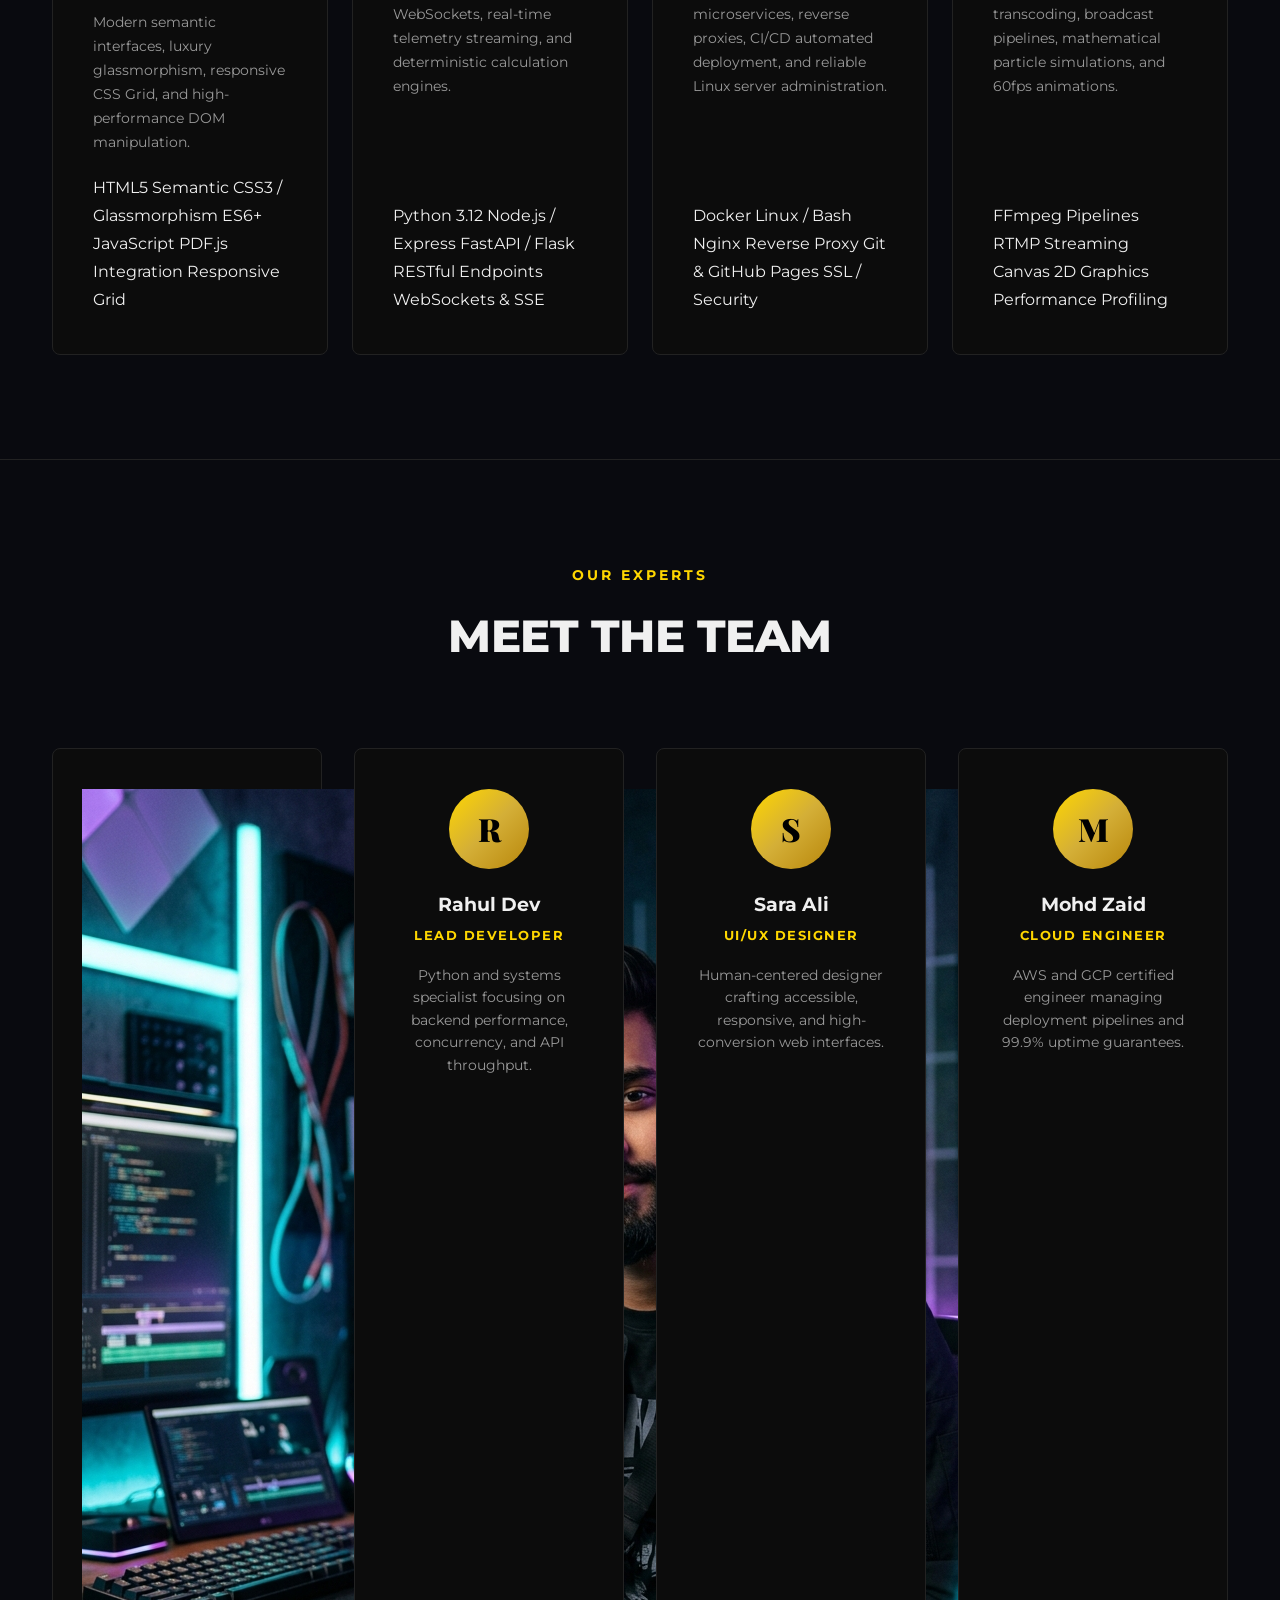
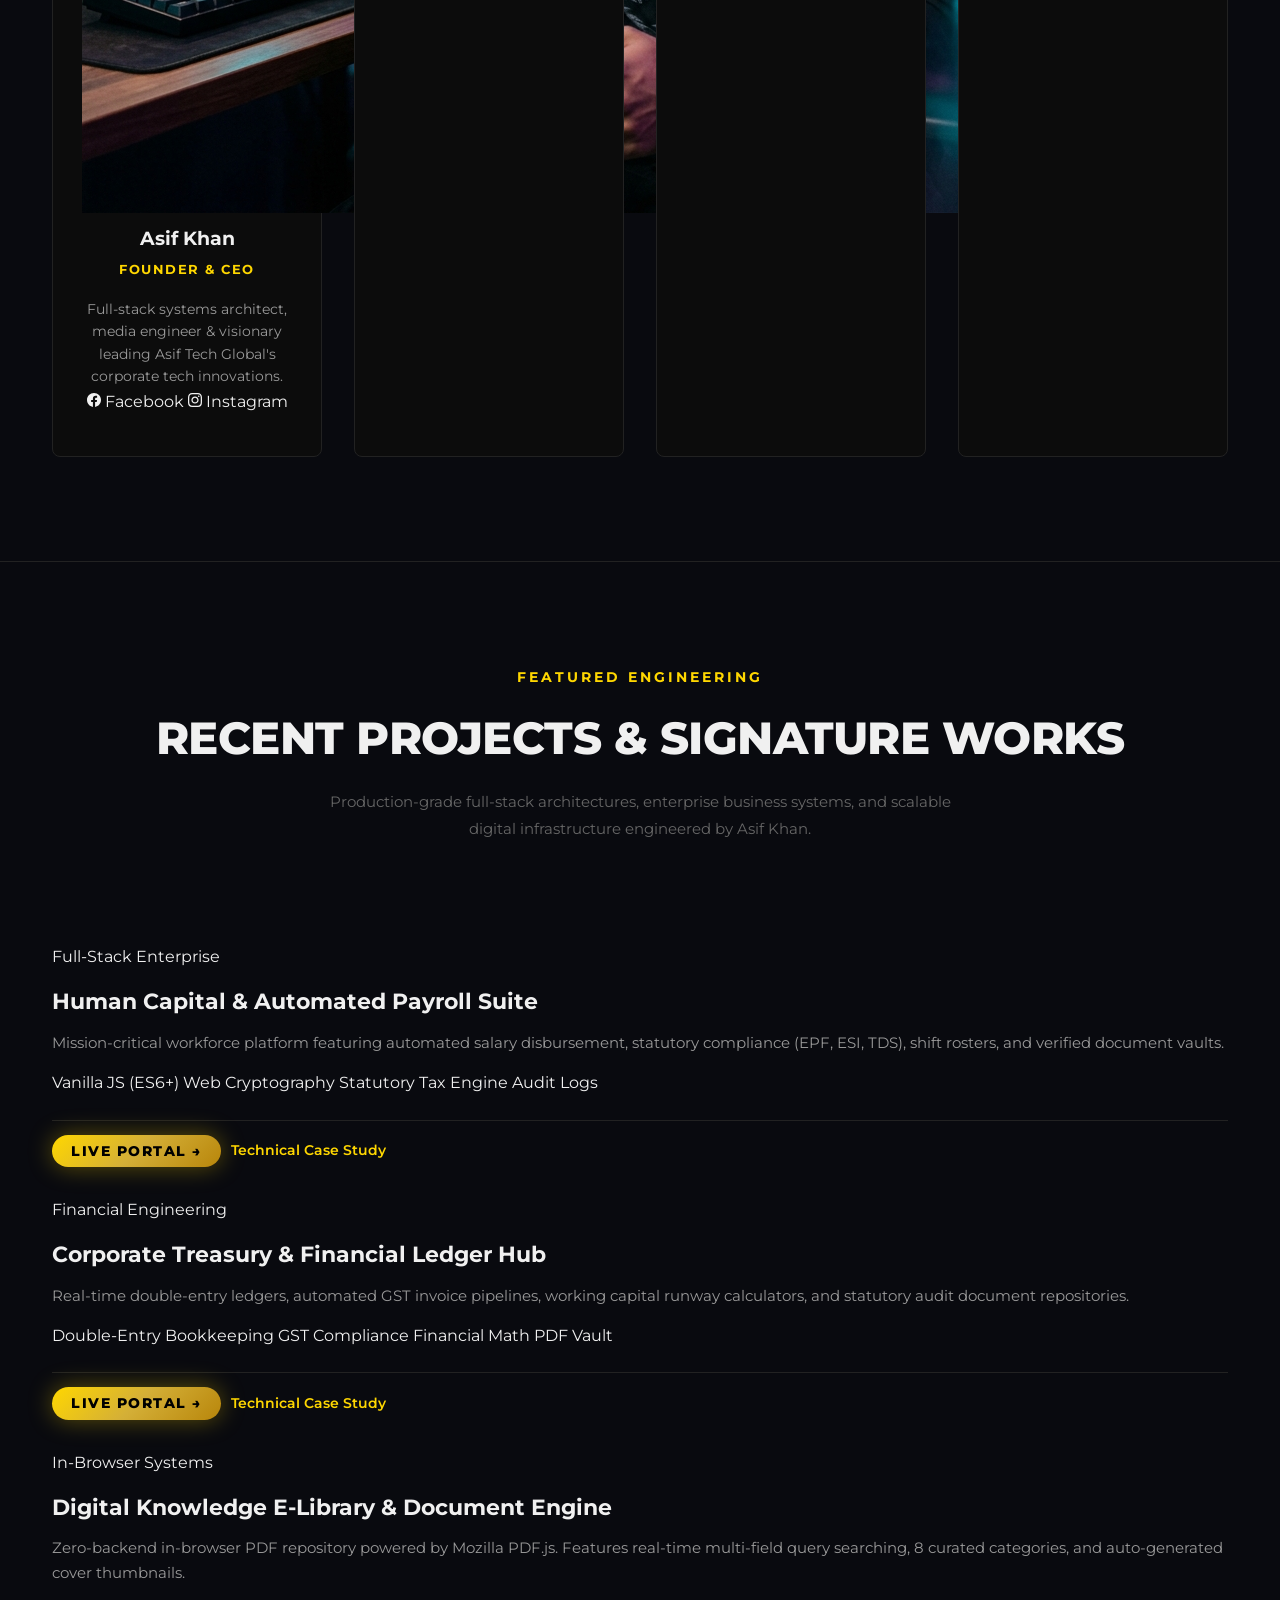
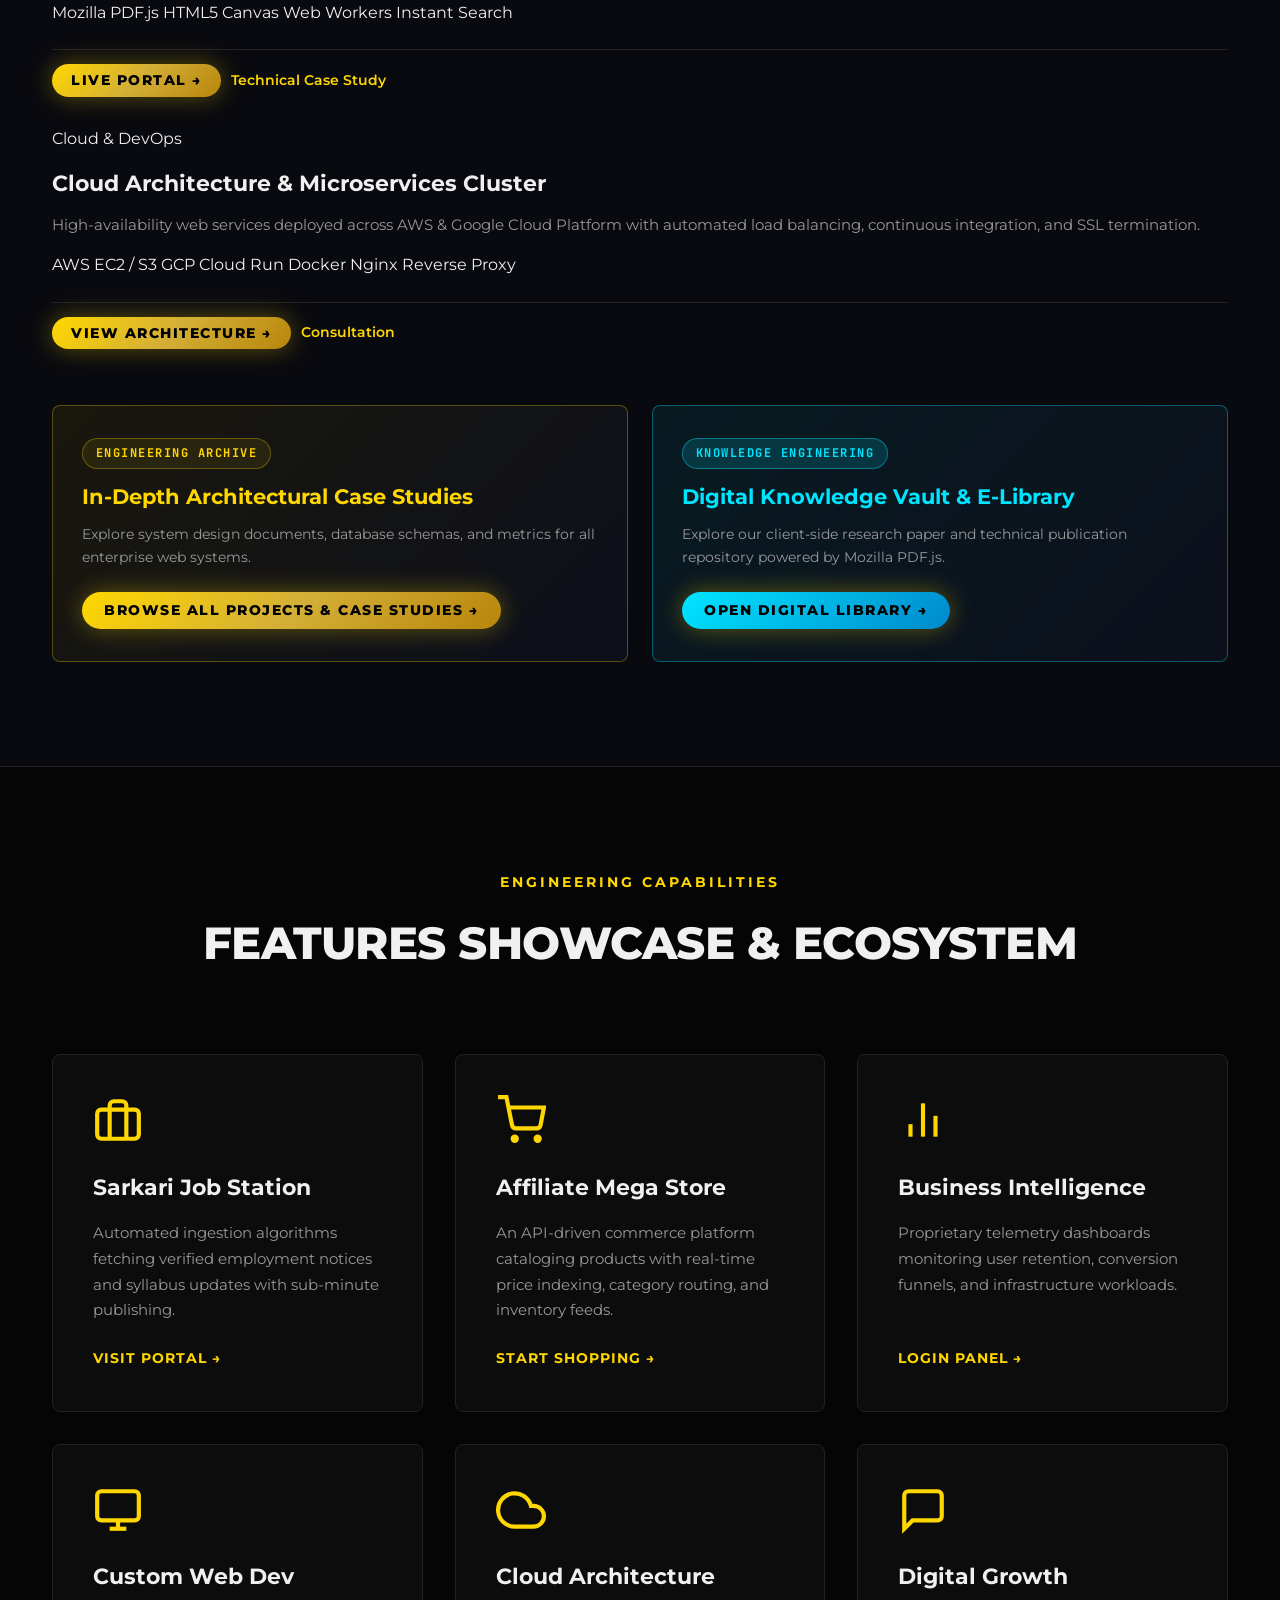
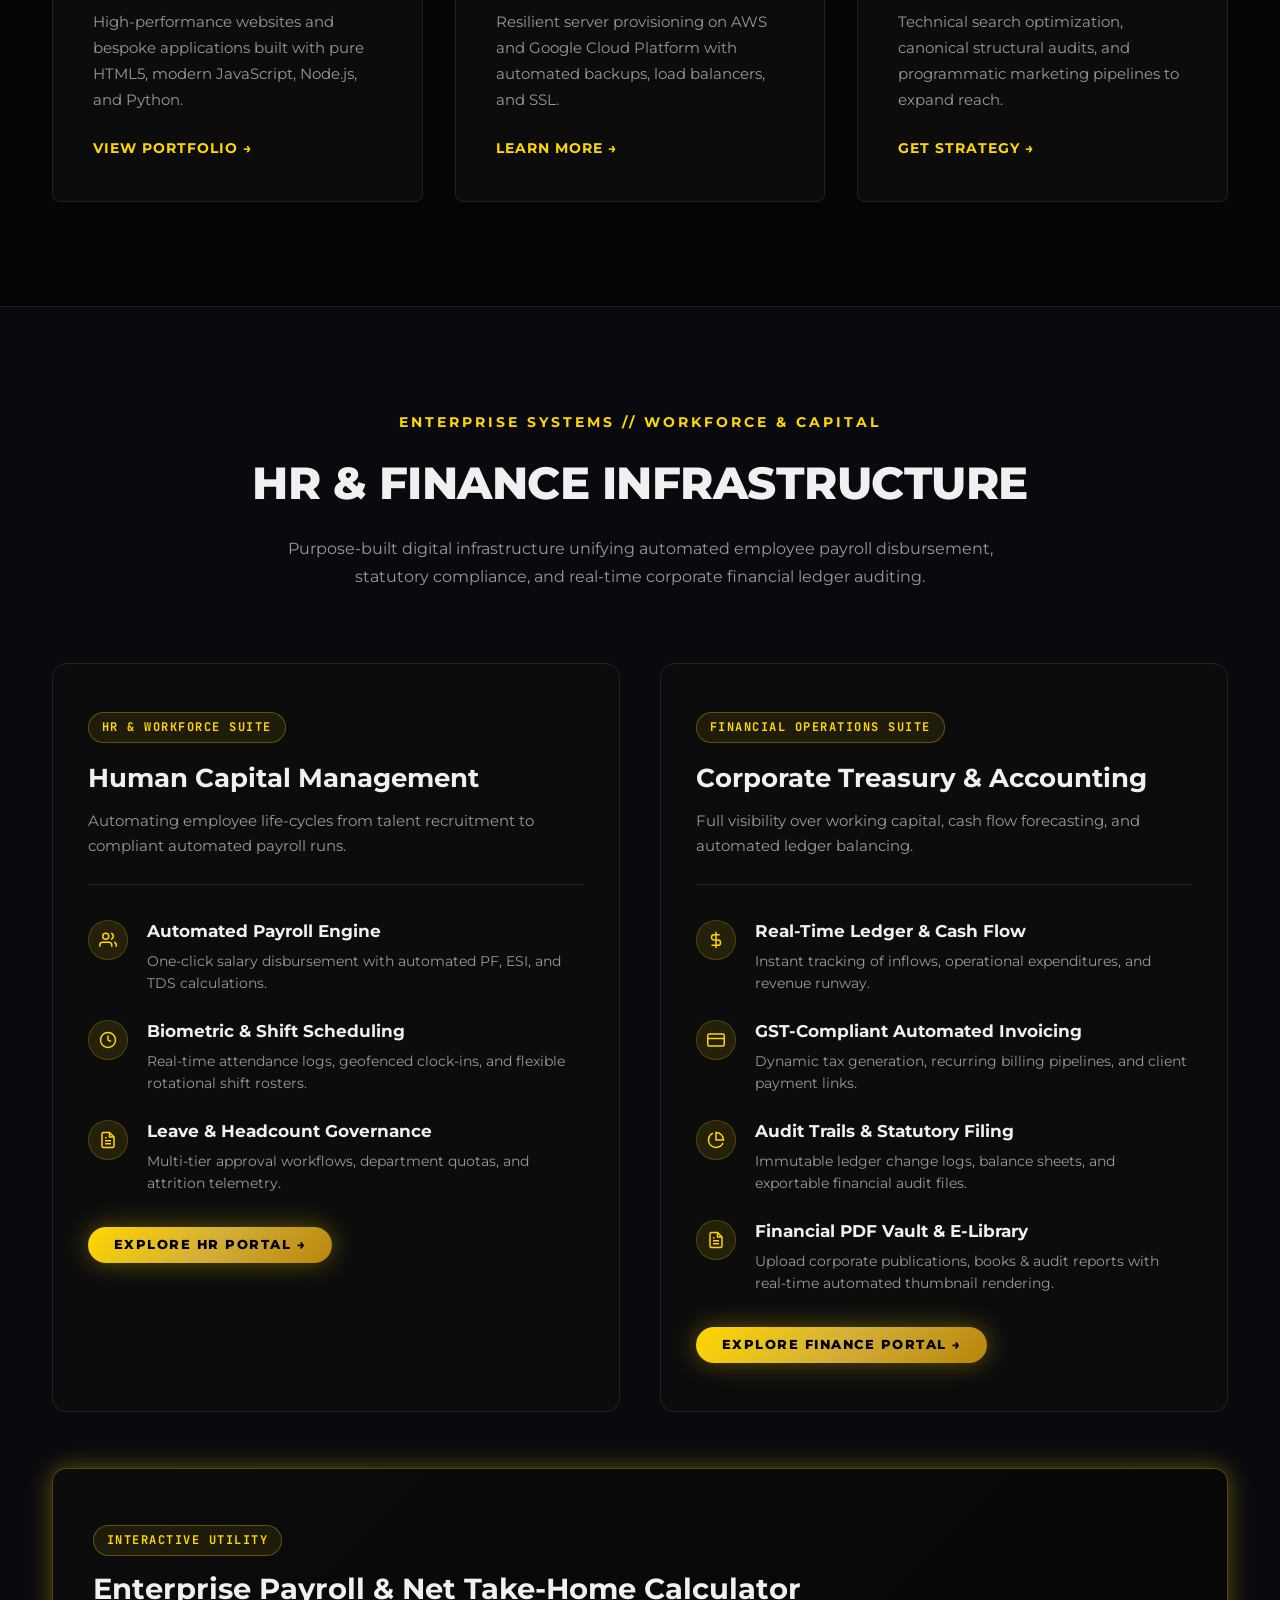
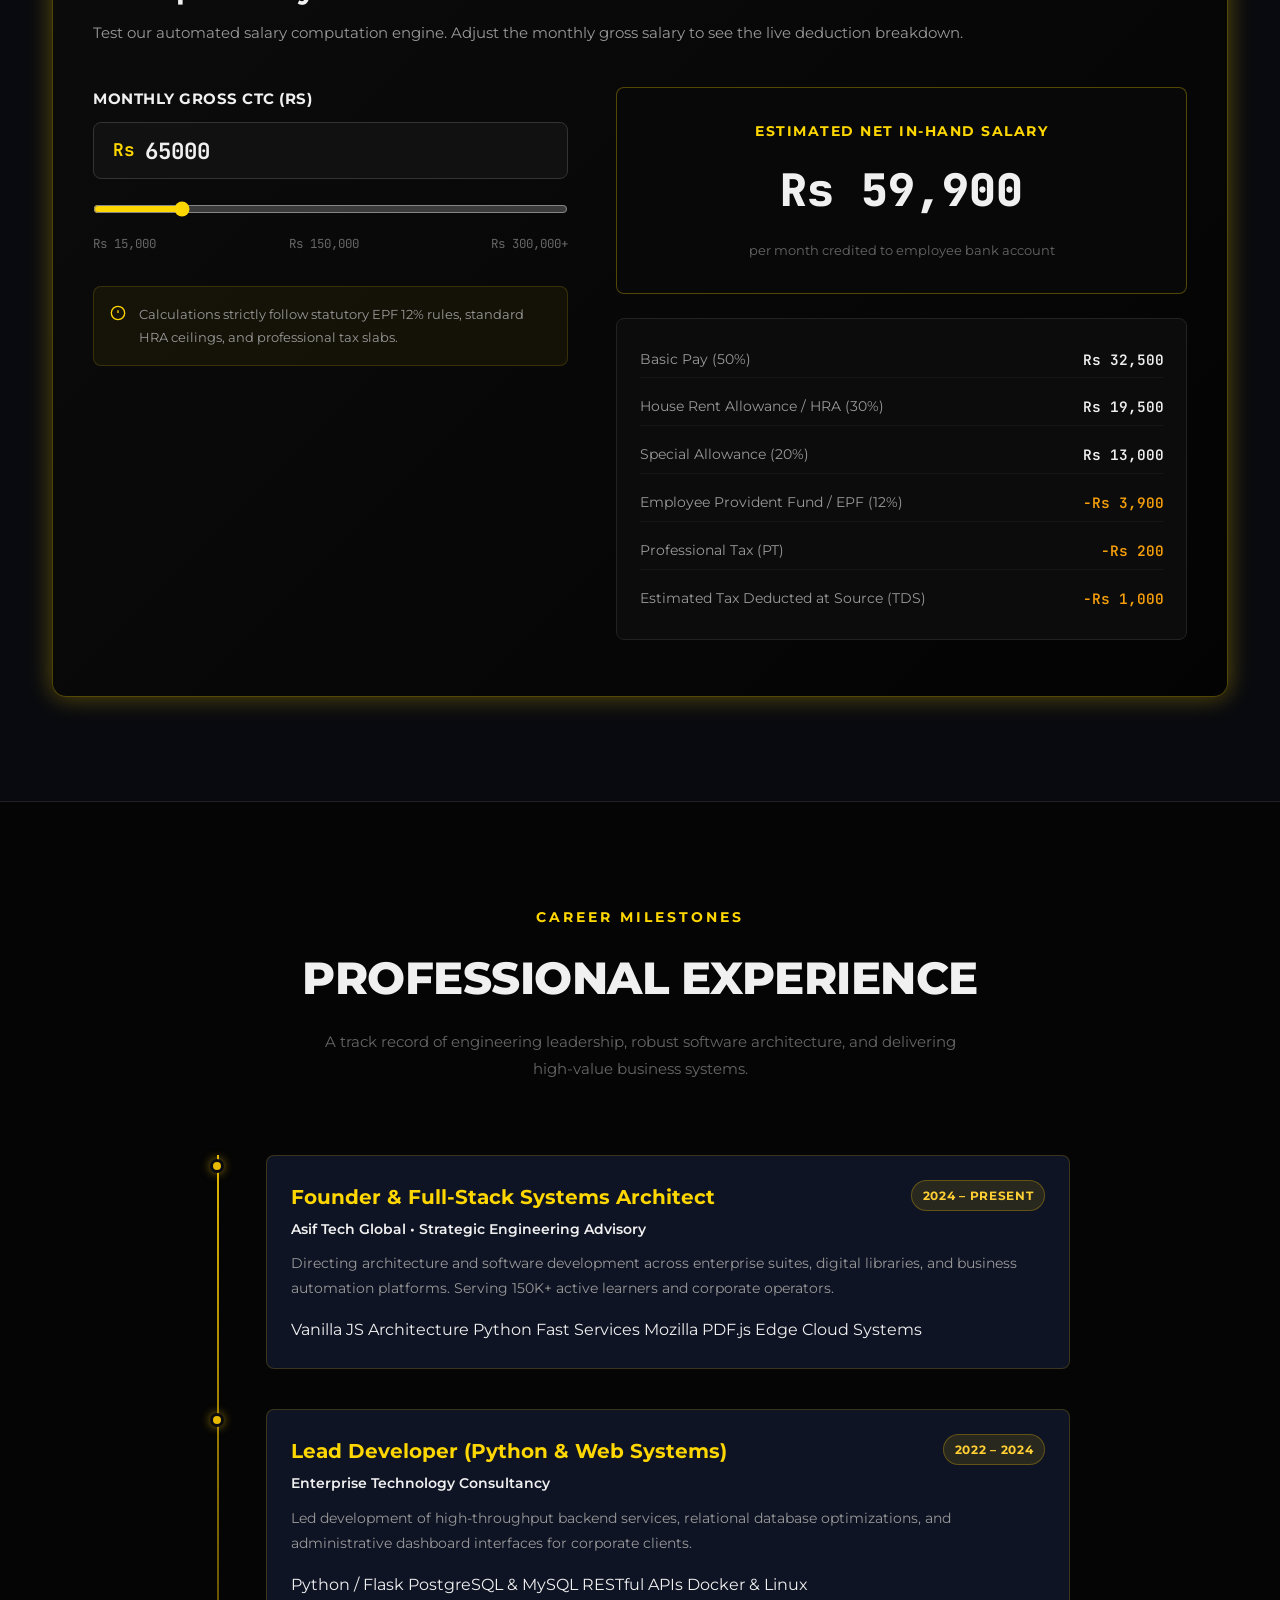
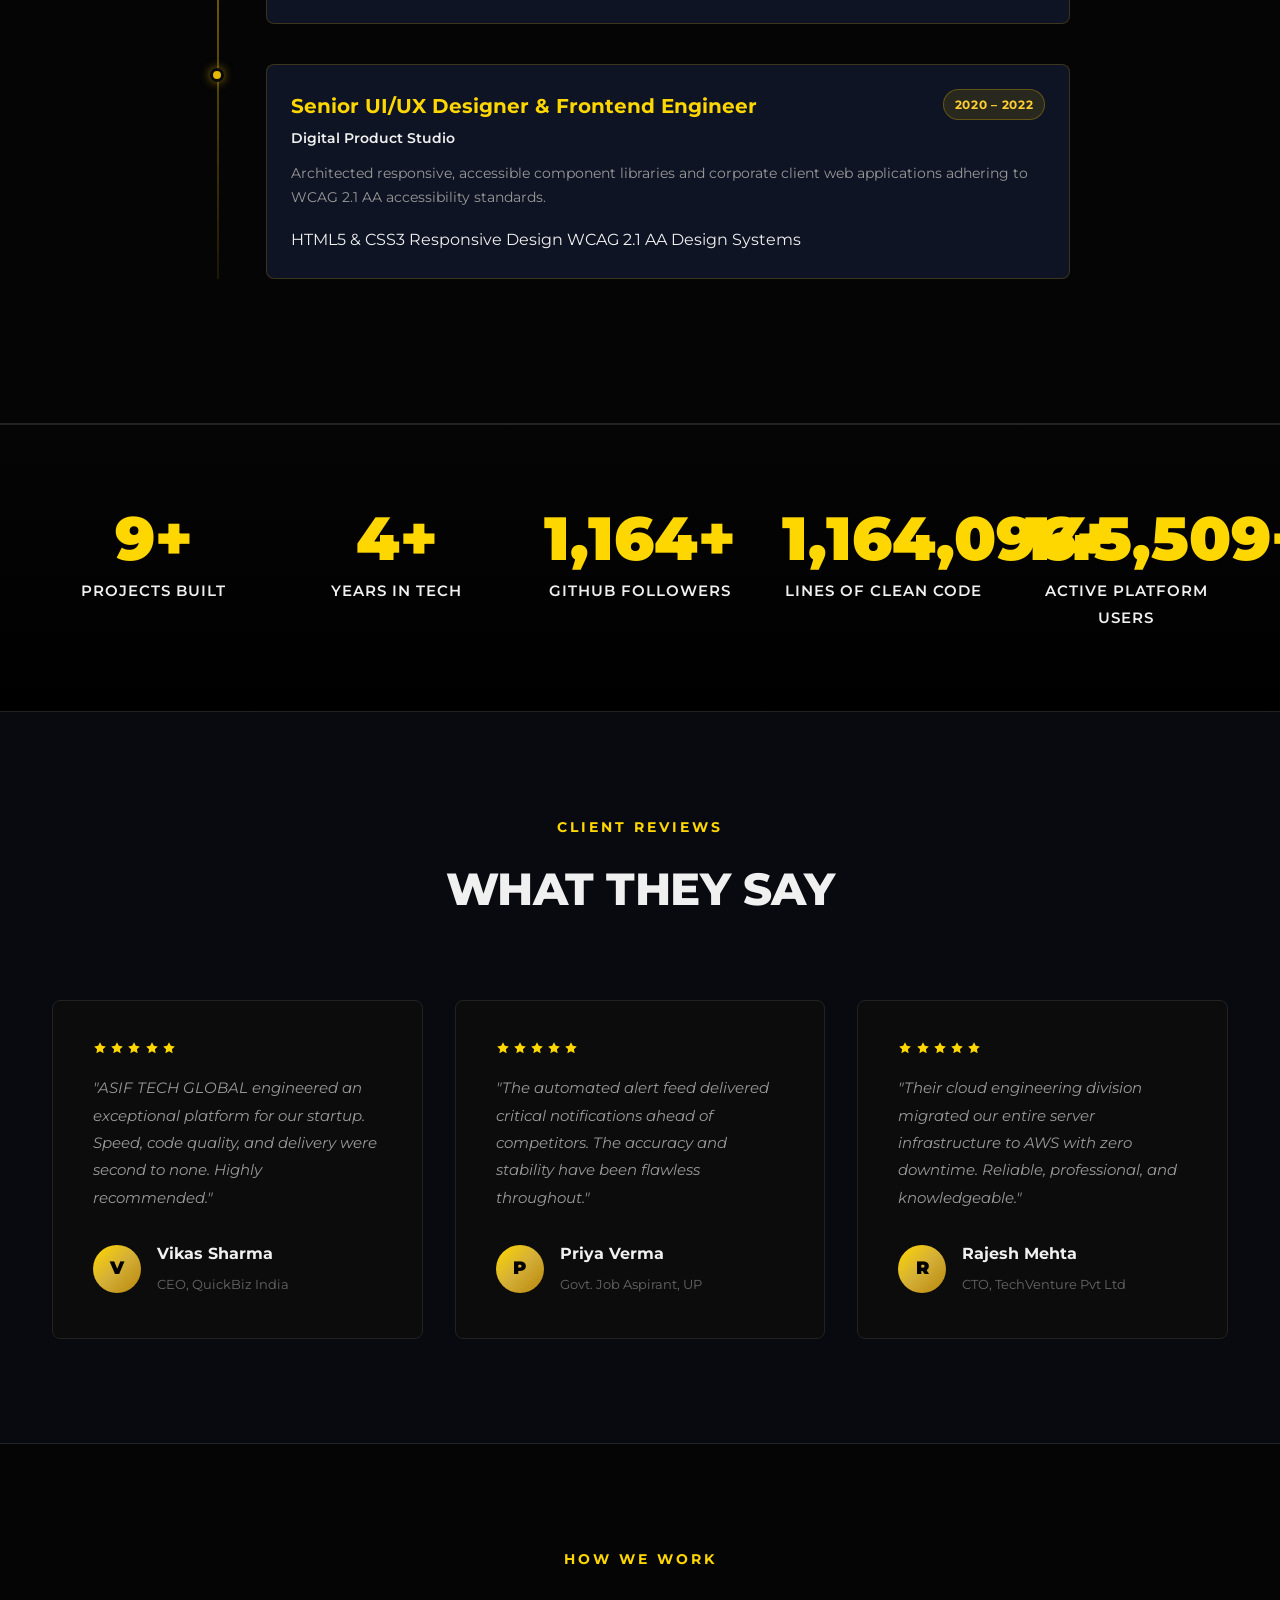
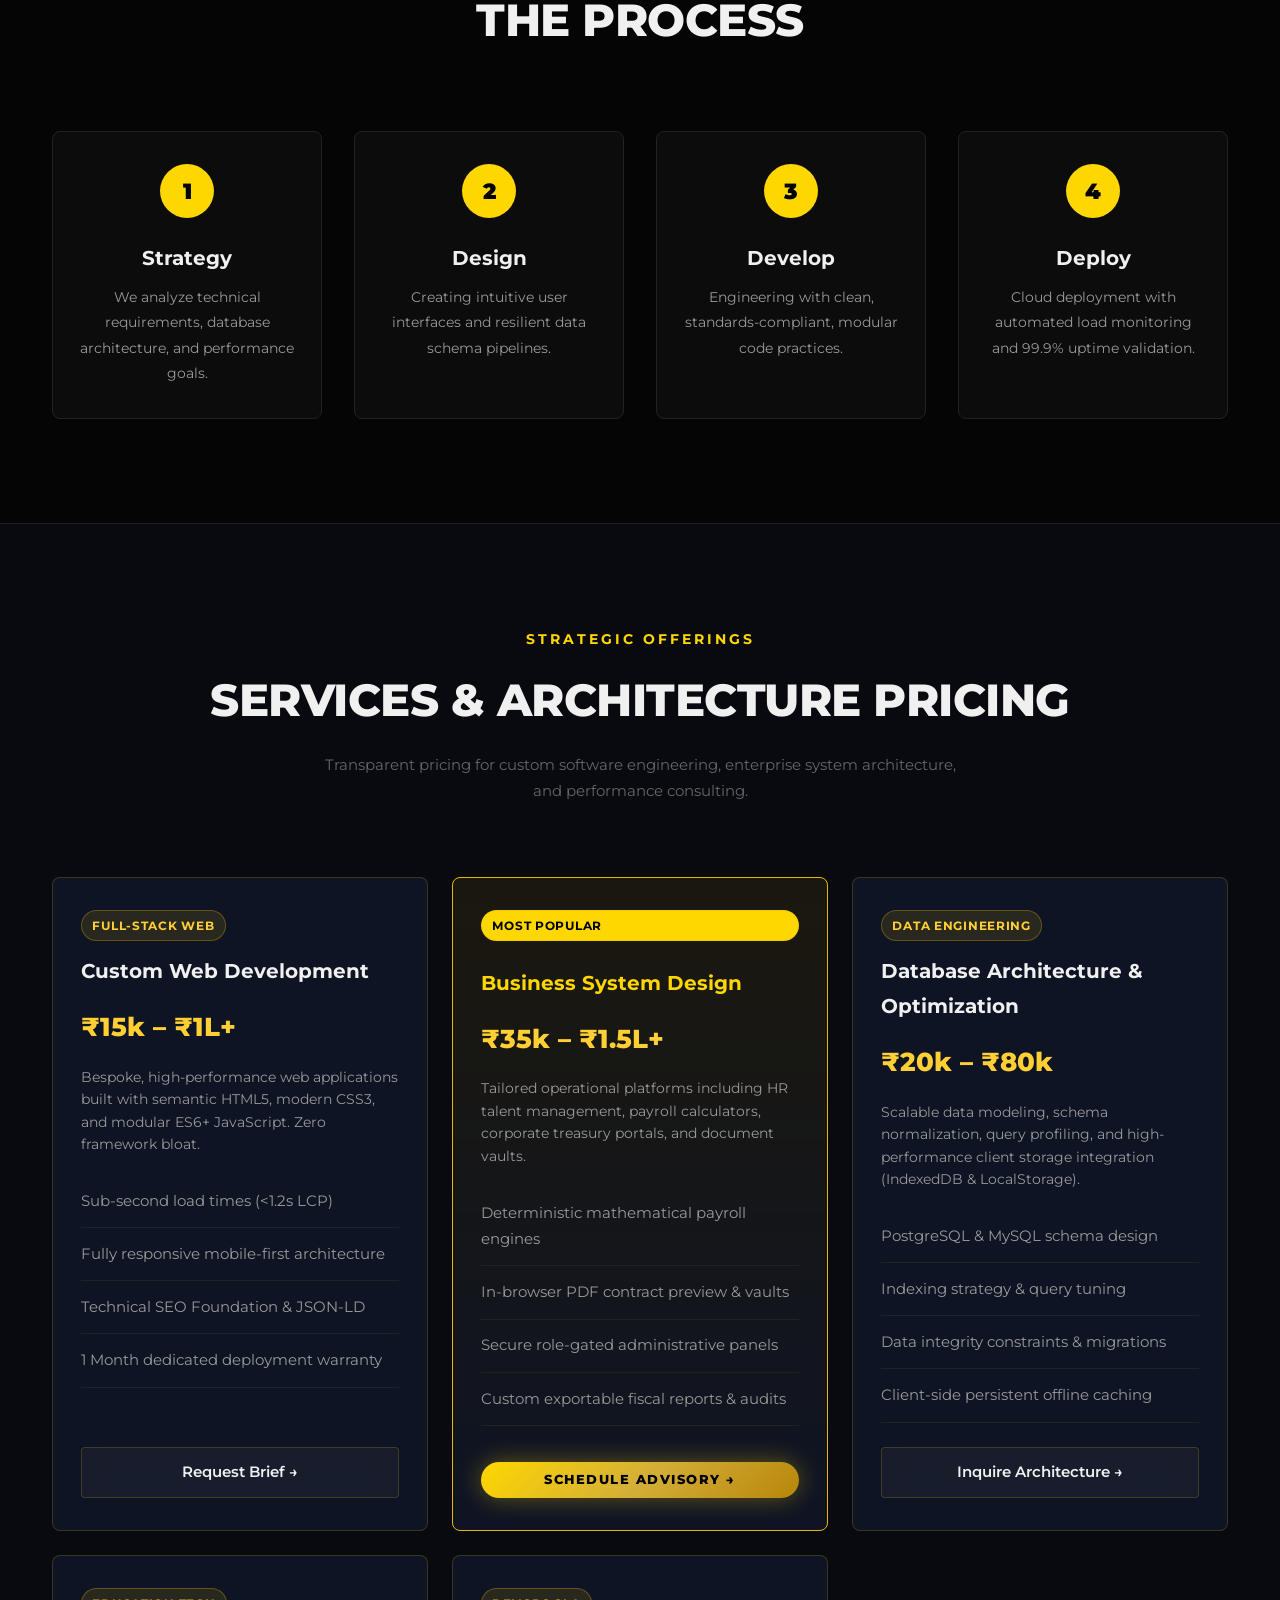
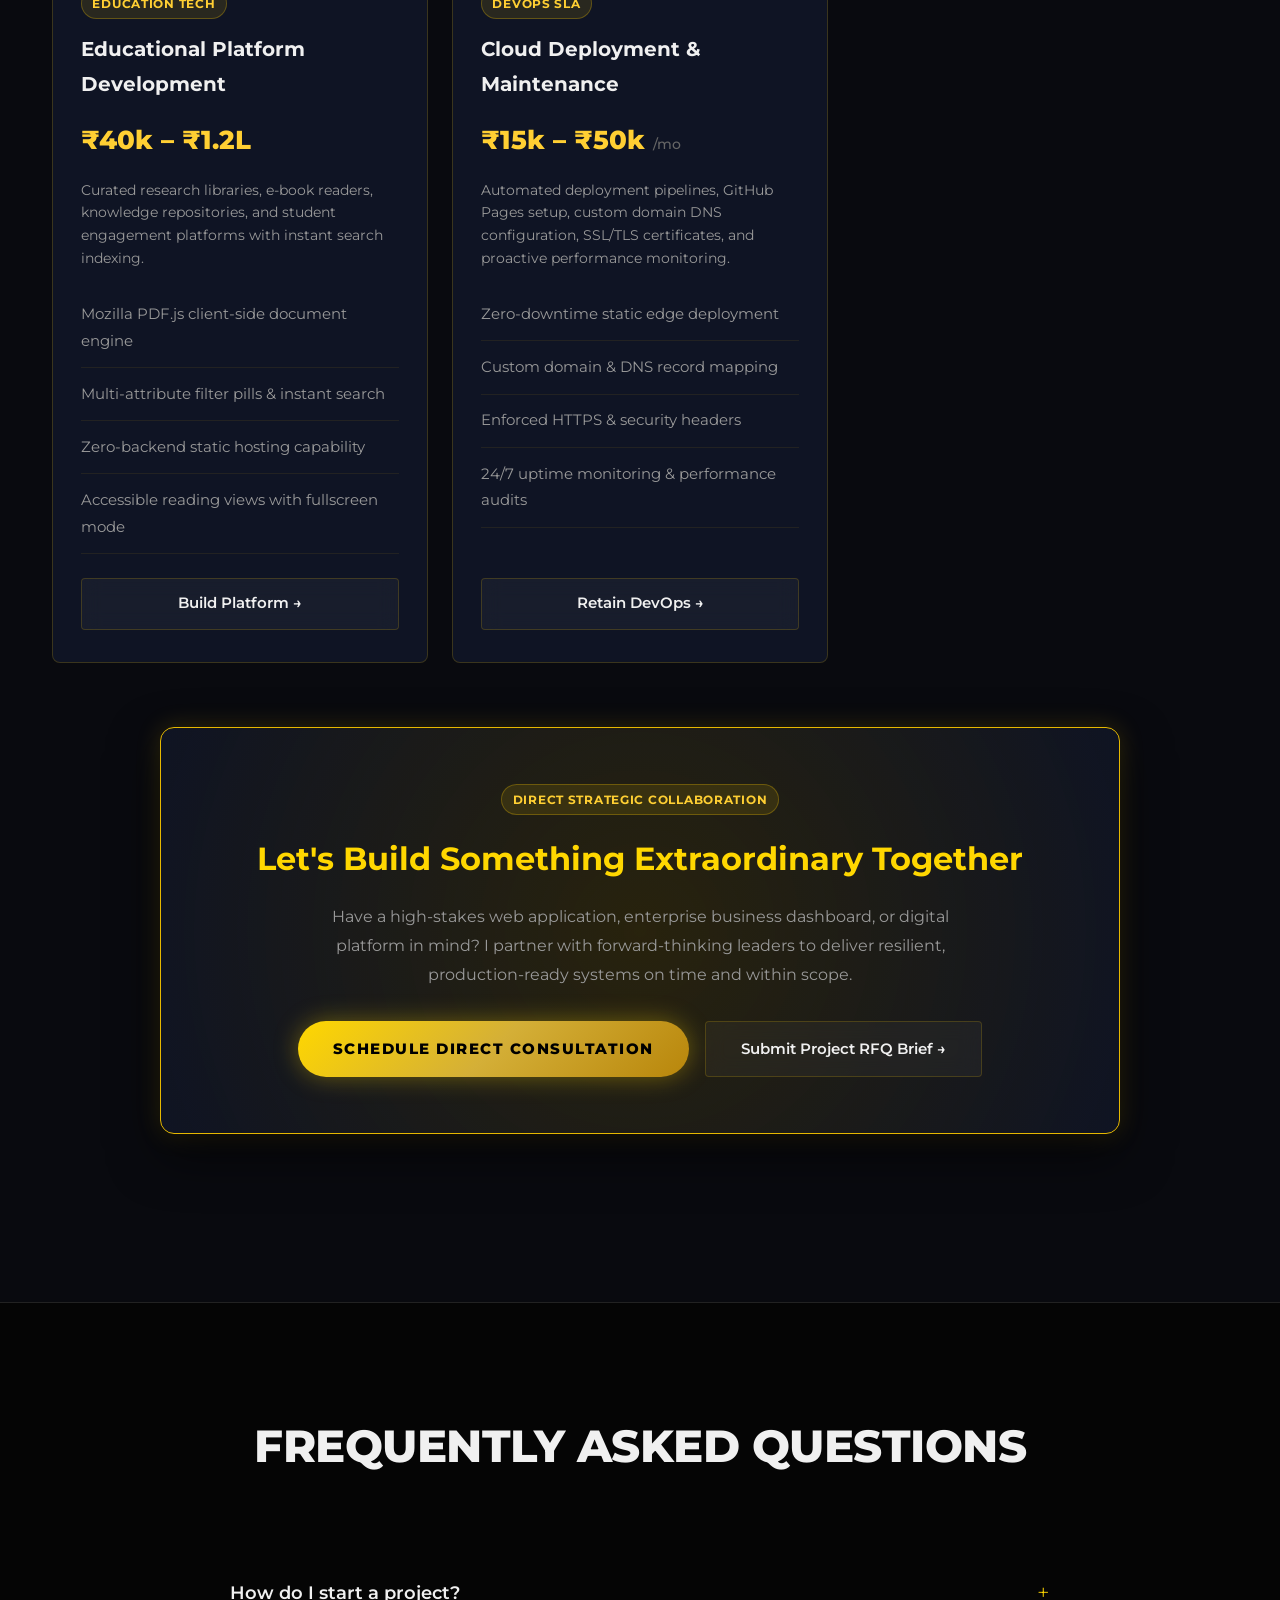
==== commit d5dee700: "feat: complete ultimate portfolio transformation with modular architecture, seo, and documentation" ====
--- a/index.html
+++ b/index.html
@@ -3,8 +3,67 @@
 <head>
   <meta charset="UTF-8">
   <meta name="viewport" content="width=device-width, initial-scale=1.0">
-  <title>ASIF TECH GLOBAL | World's Leading Digital Solutions</title>
-  <meta name="description" content="Asif Tech Global is India's premier technology consultancy. We build scalable platforms, high-performance web applications, cloud architectures, and digital systems.">
+  <title>Asif Tech Global | Full-Stack Engineering Portfolio & Enterprise Platform</title>
+  <meta name="description" content="Official executive engineering portfolio of Asif Khan (Founder & Systems Architect). Enterprise web platforms, HR/Finance systems, and digital libraries.">
+  <meta name="keywords" content="Asif Khan, Asif Tech Global, web development, systems architect, HR systems, finance dashboard, digital library, portfolio">
+  <meta name="author" content="Asif Khan">
+  <link rel="canonical" href="https://asifmanagement39-lab.github.io/asiftechglobalofficialwebsite/">
+
+  <!-- OpenGraph Metadata -->
+  <meta property="og:title" content="Asif Tech Global | Executive Engineering Portfolio">
+  <meta property="og:description" content="Enterprise web development, business systems, and digital knowledge platforms built by Asif Khan.">
+  <meta property="og:url" content="https://asifmanagement39-lab.github.io/asiftechglobalofficialwebsite/">
+  <meta property="og:type" content="website">
+  <meta property="og:image" content="assets/asif_khan.jpg">
+
+  <!-- Twitter Card Metadata -->
+  <meta name="twitter:card" content="summary_large_image">
+  <meta name="twitter:title" content="Asif Tech Global | Executive Engineering Portfolio">
+  <meta name="twitter:description" content="Enterprise web systems and digital platforms engineered by Asif Khan.">
+  <meta name="twitter:image" content="assets/asif_khan.jpg">
+
+  <!-- Structured Data (JSON-LD) -->
+  <script type="application/ld+json">
+  {
+    "@context": "https://schema.org",
+    "@graph": [
+      {
+        "@type": "Person",
+        "@id": "https://asifmanagement39-lab.github.io/asiftechglobalofficialwebsite/#person",
+        "name": "Asif Khan",
+        "jobTitle": "Founder & Full-Stack Systems Architect",
+        "description": "Full-stack systems architect with 5+ years experience building scalable corporate web platforms and zero-dependency digital systems.",
+        "url": "https://asifmanagement39-lab.github.io/asiftechglobalofficialwebsite/about.html",
+        "image": "https://asifmanagement39-lab.github.io/asiftechglobalofficialwebsite/assets/asif_khan.jpg",
+        "sameAs": [
+          "https://github.com/asifmanagement39-lab",
+          "https://linkedin.com",
+          "https://www.facebook.com/RealAsifUniverse/",
+          "https://www.instagram.com/asiftechglobalofficial/"
+        ]
+      },
+      {
+        "@type": "Organization",
+        "@id": "https://asifmanagement39-lab.github.io/asiftechglobalofficialwebsite/#organization",
+        "name": "Asif Tech Global",
+        "url": "https://asifmanagement39-lab.github.io/asiftechglobalofficialwebsite/",
+        "logo": "https://asifmanagement39-lab.github.io/asiftechglobalofficialwebsite/assets/asif-profile.png",
+        "founder": {
+          "@id": "https://asifmanagement39-lab.github.io/asiftechglobalofficialwebsite/#person"
+        }
+      },
+      {
+        "@type": "WebSite",
+        "@id": "https://asifmanagement39-lab.github.io/asiftechglobalofficialwebsite/#website",
+        "url": "https://asifmanagement39-lab.github.io/asiftechglobalofficialwebsite/",
+        "name": "Asif Tech Global",
+        "publisher": {
+          "@id": "https://asifmanagement39-lab.github.io/asiftechglobalofficialwebsite/#organization"
+        }
+      }
+    ]
+  }
+  </script>
   
   <link rel="stylesheet" href="style.css">
 </head>
@@ -62,7 +121,6 @@
         </div>
 
         <a href="library.html" class="nav-link-item">Library</a>
-        <a href="youtube.html" class="nav-link-item">YouTube</a>
         <a href="contact.html" class="nav-link-item">Contact</a>
       </div>
 
@@ -481,14 +539,14 @@
           <a href="projects.html" class="btn-gold" style="padding: 0.65rem 1.4rem; font-size: 0.85rem;">Browse All Projects &amp; Case Studies &rarr;</a>
         </div>
 
-        <!-- Right: Dedicated YouTube & Motion Lab Callout -->
-        <div style="background: linear-gradient(135deg, rgba(255, 0, 0, 0.08), rgba(15, 20, 36, 0.6)); border: 1px solid rgba(255, 77, 77, 0.35); border-radius: var(--radius-md); padding: 2rem 1.8rem; text-align: left;">
-          <div class="suite-badge" style="background: rgba(255, 0, 0, 0.15); color: #ff5252; border-color: rgba(255, 0, 0, 0.4); margin-bottom: 0.6rem;">Dedicated Media Hub</div>
-          <h3 style="font-size: 1.3rem; color: #ff5252; margin-bottom: 0.5rem;">YouTube Studio &amp; Motion Lab</h3>
+        <!-- Right: Digital Knowledge Library Callout -->
+        <div style="background: linear-gradient(135deg, rgba(0, 229, 255, 0.08), rgba(15, 20, 36, 0.6)); border: 1px solid rgba(0, 229, 255, 0.35); border-radius: var(--radius-md); padding: 2rem 1.8rem; text-align: left;">
+          <div class="suite-badge" style="background: rgba(0, 229, 255, 0.15); color: #00e5ff; border-color: rgba(0, 229, 255, 0.4); margin-bottom: 0.6rem;">Knowledge Engineering</div>
+          <h3 style="font-size: 1.3rem; color: #00e5ff; margin-bottom: 0.5rem;">Digital Knowledge Vault &amp; E-Library</h3>
           <p style="color: var(--text-muted); font-size: 0.9rem; line-height: 1.6; margin-bottom: 1.4rem;">
-            Watch 24/7 stream broadcast recordings, procedural GPU code animations, and subscribe to our official channel.
+            Explore our client-side research paper and technical publication repository powered by Mozilla PDF.js.
           </p>
-          <a href="youtube.html" class="btn-gold" style="background: linear-gradient(135deg, #ff3333, #cc0000); color: #fff; padding: 0.65rem 1.4rem; font-size: 0.85rem;">Open YouTube Media Lab &rarr;</a>
+          <a href="library.html" class="btn-gold" style="background: linear-gradient(135deg, #00e5ff, #0088cc); color: #000; padding: 0.65rem 1.4rem; font-size: 0.85rem;">Open Digital Library &rarr;</a>
         </div>
       </div>
     </div>
@@ -761,26 +819,113 @@
   </section>
 
   <!-- ==========================================================================
-       Animated Stats Section
+       8. Experience & Career Journey Timeline
+       ========================================================================== -->
+  <section class="section section-bg-dark" id="experience">
+    <div class="container">
+      <div class="section-header">
+        <div class="section-pretitle">Career Milestones</div>
+        <h2 class="section-h2">Professional Experience</h2>
+        <p style="max-width: 650px; margin: 12px auto 0; color: var(--text-dim); font-size: 0.95rem;">
+          A track record of engineering leadership, robust software architecture, and delivering high-value business systems.
+        </p>
+      </div>
+
+      <div class="timeline-track-container">
+        <!-- Role 1 -->
+        <div class="timeline-event-item">
+          <div class="timeline-card-box">
+            <div style="display: flex; justify-content: space-between; align-items: flex-start; flex-wrap: wrap; gap: 0.5rem; margin-bottom: 0.6rem;">
+              <div>
+                <h3 style="font-size: 1.25rem; color: var(--gold); margin-bottom: 2px;">Founder &amp; Full-Stack Systems Architect</h3>
+                <div style="font-size: 0.9rem; color: var(--text-main); font-weight: 600;">Asif Tech Global &bull; Strategic Engineering Advisory</div>
+              </div>
+              <span class="badge-gold">2024 &ndash; Present</span>
+            </div>
+            <p style="color: var(--text-muted); font-size: 0.9rem; line-height: 1.7; margin-bottom: 1rem;">
+              Directing architecture and software development across enterprise suites, digital libraries, and business automation platforms. Serving 150K+ active learners and corporate operators.
+            </p>
+            <div class="portfolio-tech-tags">
+              <span>Vanilla JS Architecture</span>
+              <span>Python Fast Services</span>
+              <span>Mozilla PDF.js</span>
+              <span>Edge Cloud Systems</span>
+            </div>
+          </div>
+        </div>
+
+        <!-- Role 2 -->
+        <div class="timeline-event-item">
+          <div class="timeline-card-box">
+            <div style="display: flex; justify-content: space-between; align-items: flex-start; flex-wrap: wrap; gap: 0.5rem; margin-bottom: 0.6rem;">
+              <div>
+                <h3 style="font-size: 1.25rem; color: var(--gold); margin-bottom: 2px;">Lead Developer (Python &amp; Web Systems)</h3>
+                <div style="font-size: 0.9rem; color: var(--text-main); font-weight: 600;">Enterprise Technology Consultancy</div>
+              </div>
+              <span class="badge-gold">2022 &ndash; 2024</span>
+            </div>
+            <p style="color: var(--text-muted); font-size: 0.9rem; line-height: 1.7; margin-bottom: 1rem;">
+              Led development of high-throughput backend services, relational database optimizations, and administrative dashboard interfaces for corporate clients.
+            </p>
+            <div class="portfolio-tech-tags">
+              <span>Python / Flask</span>
+              <span>PostgreSQL &amp; MySQL</span>
+              <span>RESTful APIs</span>
+              <span>Docker &amp; Linux</span>
+            </div>
+          </div>
+        </div>
+
+        <!-- Role 3 -->
+        <div class="timeline-event-item">
+          <div class="timeline-card-box">
+            <div style="display: flex; justify-content: space-between; align-items: flex-start; flex-wrap: wrap; gap: 0.5rem; margin-bottom: 0.6rem;">
+              <div>
+                <h3 style="font-size: 1.25rem; color: var(--gold); margin-bottom: 2px;">Senior UI/UX Designer &amp; Frontend Engineer</h3>
+                <div style="font-size: 0.9rem; color: var(--text-main); font-weight: 600;">Digital Product Studio</div>
+              </div>
+              <span class="badge-gold">2020 &ndash; 2022</span>
+            </div>
+            <p style="color: var(--text-muted); font-size: 0.9rem; line-height: 1.7; margin-bottom: 1rem;">
+              Architected responsive, accessible component libraries and corporate client web applications adhering to WCAG 2.1 AA accessibility standards.
+            </p>
+            <div class="portfolio-tech-tags">
+              <span>HTML5 &amp; CSS3</span>
+              <span>Responsive Design</span>
+              <span>WCAG 2.1 AA</span>
+              <span>Design Systems</span>
+            </div>
+          </div>
+        </div>
+      </div>
+    </div>
+  </section>
+
+  <!-- ==========================================================================
+       9. Achievements & Metrics Section
        ========================================================================== -->
   <section class="stats-section">
     <div class="container">
-      <div class="stats-grid">
+      <div class="stats-grid" style="grid-template-columns: repeat(auto-fit, minmax(180px, 1fr));">
         <div>
-          <div class="stat-number" data-target="50">50+</div>
-          <div class="stat-label">Global Clients</div>
+          <div class="stat-number" data-counter-target="10" data-counter-suffix="+">10+</div>
+          <div class="stat-label">Projects Built</div>
         </div>
         <div>
-          <div class="stat-number" data-target="1.2">1.2M</div>
-          <div class="stat-label">Lines of Code</div>
+          <div class="stat-number" data-counter-target="5" data-counter-suffix="+">5+</div>
+          <div class="stat-label">Years in Tech</div>
         </div>
         <div>
-          <div class="stat-number" data-target="150">150K</div>
-          <div class="stat-label">Active Users</div>
+          <div class="stat-number" data-counter-target="1200" data-counter-suffix="+">1.2K+</div>
+          <div class="stat-label">GitHub Followers</div>
         </div>
         <div>
-          <div class="stat-number">24/7</div>
-          <div class="stat-label">Engineering Support</div>
+          <div class="stat-number" data-counter-target="1200000" data-counter-suffix="+">1.2M+</div>
+          <div class="stat-label">Lines of Clean Code</div>
+        </div>
+        <div>
+          <div class="stat-number" data-counter-target="150000" data-counter-suffix="+">150K+</div>
+          <div class="stat-label">Active Platform Users</div>
         </div>
       </div>
     </div>
@@ -890,51 +1035,126 @@
   </section>
 
   <!-- ==========================================================================
-       Pricing Plans
-       ========================================================================== -->
-  <section class="section" id="pricing">
+       12. Services & Architecture Offerings (Pricing)
+       ========================================================================== -->
+  <section class="section" id="services">
+    <span id="pricing" style="position: absolute; top: -80px; visibility: hidden;"></span>
     <div class="container">
       <div class="section-header">
-        <div class="section-pretitle">Invest In Growth</div>
-        <h2 class="section-h2">Pricing Plans</h2>
-      </div>
-
-      <div class="pricing-grid">
-        <div class="pricing-card">
-          <h3>Starter</h3>
-          <div class="price">Rs 15k <span>/project</span></div>
-          <ul class="features-list">
-            <li>Standard Corporate Website</li>
-            <li>Technical SEO Foundation</li>
-            <li>Responsive Mobile Layout</li>
-            <li>1 Month Technical Support</li>
-          </ul>
-          <button class="btn-gold" style="font-size: 0.75rem; padding: 0.6rem 1.4rem;" onclick="handleSelectPlan('Starter')">Choose Plan</button>
-        </div>
-
-        <div class="pricing-card highlight">
-          <div class="pricing-badge">BEST VALUE</div>
-          <h3>Business</h3>
-          <div class="price">Rs 45k <span>/project</span></div>
-          <ul class="features-list">
-            <li>Dynamic Full-Stack Web App</li>
-            <li>Administrative Control Panel</li>
-            <li>Payment Gateway Integration</li>
-            <li>6 Months Extended Support</li>
-          </ul>
-          <button class="btn-gold" onclick="handleSelectPlan('Business')">Choose Plan</button>
-        </div>
-
-        <div class="pricing-card">
-          <h3>Enterprise</h3>
-          <div class="price">Rs 1L+ <span>/project</span></div>
-          <ul class="features-list">
-            <li>Full Scale Tailored Architecture</li>
-            <li>Custom Data Processing & APIs</li>
-            <li>Cloud Architecture (AWS / GCP)</li>
-            <li>24/7 Priority Support SLA</li>
-          </ul>
-          <button class="btn-gold" style="font-size: 0.75rem; padding: 0.6rem 1.4rem;" onclick="handleSelectPlan('Enterprise')">Contact Us</button>
+        <div class="section-pretitle">Strategic Offerings</div>
+        <h2 class="section-h2">Services &amp; Architecture Pricing</h2>
+        <p style="max-width: 650px; margin: 12px auto 0; color: var(--text-dim); font-size: 0.95rem;">
+          Transparent pricing for custom software engineering, enterprise system architecture, and performance consulting.
+        </p>
+      </div>
+
+      <div class="services-pricing-grid">
+        <!-- Service 1 -->
+        <div class="service-pricing-card">
+          <div>
+            <div class="badge-gold" style="margin-bottom: 0.8rem;">Full-Stack Web</div>
+            <h3 style="font-size: 1.25rem; color: var(--text-main); margin-bottom: 0.4rem;">Custom Web Development</h3>
+            <div class="price-tag-amount">&#8377;15k &ndash; &#8377;1L+</div>
+            <p style="color: var(--text-muted); font-size: 0.88rem; line-height: 1.6; margin-bottom: 1.2rem;">
+              Bespoke, high-performance web applications built with semantic HTML5, modern CSS3, and modular ES6+ JavaScript. Zero framework bloat.
+            </p>
+            <ul class="features-list" style="margin-bottom: 1.5rem;">
+              <li>Sub-second load times (&lt;1.2s LCP)</li>
+              <li>Fully responsive mobile-first architecture</li>
+              <li>Technical SEO Foundation &amp; JSON-LD</li>
+              <li>1 Month dedicated deployment warranty</li>
+            </ul>
+          </div>
+          <a href="#contact" class="btn-secondary" style="width: 100%; text-align: center;">Request Brief &rarr;</a>
+        </div>
+
+        <!-- Service 2 (Featured) -->
+        <div class="service-pricing-card featured-plan">
+          <div class="badge-gold" style="background: var(--gold); color: #000; margin-bottom: 0.8rem;">Most Popular</div>
+          <div>
+            <h3 style="font-size: 1.25rem; color: var(--gold); margin-bottom: 0.4rem;">Business System Design</h3>
+            <div class="price-tag-amount">&#8377;35k &ndash; &#8377;1.5L+</div>
+            <p style="color: var(--text-muted); font-size: 0.88rem; line-height: 1.6; margin-bottom: 1.2rem;">
+              Tailored operational platforms including HR talent management, payroll calculators, corporate treasury portals, and document vaults.
+            </p>
+            <ul class="features-list" style="margin-bottom: 1.5rem;">
+              <li>Deterministic mathematical payroll engines</li>
+              <li>In-browser PDF contract preview &amp; vaults</li>
+              <li>Secure role-gated administrative panels</li>
+              <li>Custom exportable fiscal reports &amp; audits</li>
+            </ul>
+          </div>
+          <a href="#contact" class="btn-gold" style="width: 100%; text-align: center;">Schedule Advisory &rarr;</a>
+        </div>
+
+        <!-- Service 3 -->
+        <div class="service-pricing-card">
+          <div>
+            <div class="badge-gold" style="margin-bottom: 0.8rem;">Data Engineering</div>
+            <h3 style="font-size: 1.25rem; color: var(--text-main); margin-bottom: 0.4rem;">Database Architecture &amp; Optimization</h3>
+            <div class="price-tag-amount">&#8377;20k &ndash; &#8377;80k</div>
+            <p style="color: var(--text-muted); font-size: 0.88rem; line-height: 1.6; margin-bottom: 1.2rem;">
+              Scalable data modeling, schema normalization, query profiling, and high-performance client storage integration (IndexedDB &amp; LocalStorage).
+            </p>
+            <ul class="features-list" style="margin-bottom: 1.5rem;">
+              <li>PostgreSQL &amp; MySQL schema design</li>
+              <li>Indexing strategy &amp; query tuning</li>
+              <li>Data integrity constraints &amp; migrations</li>
+              <li>Client-side persistent offline caching</li>
+            </ul>
+          </div>
+          <a href="#contact" class="btn-secondary" style="width: 100%; text-align: center;">Inquire Architecture &rarr;</a>
+        </div>
+
+        <!-- Service 4 -->
+        <div class="service-pricing-card">
+          <div>
+            <div class="badge-gold" style="margin-bottom: 0.8rem;">Education Tech</div>
+            <h3 style="font-size: 1.25rem; color: var(--text-main); margin-bottom: 0.4rem;">Educational Platform Development</h3>
+            <div class="price-tag-amount">&#8377;40k &ndash; &#8377;1.2L</div>
+            <p style="color: var(--text-muted); font-size: 0.88rem; line-height: 1.6; margin-bottom: 1.2rem;">
+              Curated research libraries, e-book readers, knowledge repositories, and student engagement platforms with instant search indexing.
+            </p>
+            <ul class="features-list" style="margin-bottom: 1.5rem;">
+              <li>Mozilla PDF.js client-side document engine</li>
+              <li>Multi-attribute filter pills &amp; instant search</li>
+              <li>Zero-backend static hosting capability</li>
+              <li>Accessible reading views with fullscreen mode</li>
+            </ul>
+          </div>
+          <a href="#contact" class="btn-secondary" style="width: 100%; text-align: center;">Build Platform &rarr;</a>
+        </div>
+
+        <!-- Service 5 -->
+        <div class="service-pricing-card">
+          <div>
+            <div class="badge-gold" style="margin-bottom: 0.8rem;">DevOps SLA</div>
+            <h3 style="font-size: 1.25rem; color: var(--text-main); margin-bottom: 0.4rem;">Cloud Deployment &amp; Maintenance</h3>
+            <div class="price-tag-amount">&#8377;15k &ndash; &#8377;50k <span style="font-size: 0.9rem; font-weight: 500; color: var(--text-dim);">/mo</span></div>
+            <p style="color: var(--text-muted); font-size: 0.88rem; line-height: 1.6; margin-bottom: 1.2rem;">
+              Automated deployment pipelines, GitHub Pages setup, custom domain DNS configuration, SSL/TLS certificates, and proactive performance monitoring.
+            </p>
+            <ul class="features-list" style="margin-bottom: 1.5rem;">
+              <li>Zero-downtime static edge deployment</li>
+              <li>Custom domain &amp; DNS record mapping</li>
+              <li>Enforced HTTPS &amp; security headers</li>
+              <li>24/7 uptime monitoring &amp; performance audits</li>
+            </ul>
+          </div>
+          <a href="#contact" class="btn-secondary" style="width: 100%; text-align: center;">Retain DevOps &rarr;</a>
+        </div>
+      </div>
+
+      <!-- 13. "Let's Work Together" CTA Callout Banner -->
+      <div class="cta-work-together-banner">
+        <div class="badge-gold" style="margin-bottom: 1rem;">Direct Strategic Collaboration</div>
+        <h2 style="font-size: 2rem; color: var(--gold); margin-bottom: 1rem;">Let's Build Something Extraordinary Together</h2>
+        <p style="max-width: 680px; margin: 0 auto 2rem; color: var(--text-muted); font-size: 1rem; line-height: 1.8;">
+          Have a high-stakes web application, enterprise business dashboard, or digital platform in mind? I partner with forward-thinking leaders to deliver resilient, production-ready systems on time and within scope.
+        </p>
+        <div style="display: flex; justify-content: center; gap: 1rem; flex-wrap: wrap;">
+          <a href="#contact" class="btn-gold" style="padding: 0.85rem 2.2rem; font-size: 0.95rem;">Schedule Direct Consultation</a>
+          <a href="contact.html" class="btn-secondary" style="padding: 0.85rem 2.2rem; font-size: 0.95rem;">Submit Project RFQ Brief &rarr;</a>
         </div>
       </div>
     </div>
@@ -1180,13 +1400,14 @@
           <ul>
             <li><a href="#home">Home</a></li>
             <li><a href="about.html">About Founder</a></li>
+            <li><a href="#skills">Skills Matrix</a></li>
             <li><a href="#projects">Recent Projects</a></li>
-            <li><a href="#contact">Contact Desk</a></li>
+            <li><a href="projects.html">Projects Showcase</a></li>
+            <li><a href="#experience">Career Experience</a></li>
+            <li><a href="#services">Services &amp; Pricing</a></li>
             <li><a href="hr.html">HR Management</a></li>
             <li><a href="finance.html">Finance Operations</a></li>
             <li><a href="library.html">Digital Library</a></li>
-            <li><a href="youtube.html">YouTube Media Studio</a></li>
-            <li><a href="projects.html">Projects Showcase</a></li>
             <li><a href="contact.html">Contact Hub</a></li>
           </ul>
         </div>
@@ -1194,6 +1415,18 @@
         <div>
           <h3>Official Channels</h3>
           <ul class="social-channel-list">
+            <li>
+              <a href="https://github.com/asifmanagement39-lab" target="_blank" rel="noopener">
+                <svg width="14" height="14" viewBox="0 0 24 24" fill="currentColor"><path d="M12 0C5.37 0 0 5.37 0 12c0 5.31 3.435 9.795 8.205 11.385.6.105.825-.255.825-.57 0-.285-.015-1.23-.015-2.235-3.015.555-3.795-.735-4.035-1.41-.135-.345-.72-1.41-1.23-1.695-.42-.225-1.02-.78-.015-.795.945-.015 1.62.87 1.845 1.23 1.08 1.815 2.805 1.305 3.495.99.105-.78.42-1.305.765-1.605-2.67-.3-5.46-1.335-5.46-5.925 0-1.305.465-2.385 1.23-3.225-.12-.3-.54-1.53.12-3.18 0 0 1.005-.315 3.3 1.23.96-.27 1.98-.405 3-.405s2.04.135 3 .405c2.295-1.56 3.3-1.23 3.3-1.23.66 1.65.24 2.88.12 3.18.765.84 1.23 1.905 1.23 3.225 0 4.605-2.805 5.625-5.475 5.925.435.375.81 1.095.81 2.22 0 1.605-.015 2.895-.015 3.3 0 .315.225.69.825.57A12.02 12.02 0 0024 12c0-6.63-5.37-12-12-12z"/></svg>
+                <span>GitHub: @asifmanagement39-lab</span>
+              </a>
+            </li>
+            <li>
+              <a href="https://linkedin.com" target="_blank" rel="noopener">
+                <svg width="14" height="14" viewBox="0 0 24 24" fill="currentColor"><path d="M19 0h-14c-2.761 0-5 2.239-5 5v14c0 2.761 2.239 5 5 5h14c2.762 0 5-2.239 5-5v-14c0-2.761-2.762-5-5-5zm-11 19h-3v-11h3v11zm-1.5-12.268c-.966 0-1.75-.79-1.75-1.764s.784-1.764 1.75-1.764 1.75.79 1.75 1.764-.783 1.764-1.75 1.764zm13.5 12.268h-3v-5.604c0-3.368-4-3.113-4 0v5.604h-3v-11h3v1.765c1.396-2.586 7-2.777 7 2.476v6.759z"/></svg>
+                <span>LinkedIn: Executive Profile</span>
+              </a>
+            </li>
             <li>
               <a href="https://www.facebook.com/RealAsifUniverse/" target="_blank" rel="noopener">
                 <svg width="14" height="14" viewBox="0 0 24 24" fill="currentColor"><path d="M24 12.073c0-6.627-5.373-12-12-12s-12 5.373-12 12c0 5.99 4.388 10.954 10.125 11.854v-8.385H7.078v-3.47h3.047V9.43c0-3.007 1.792-4.669 4.533-4.669 1.312 0 2.686.235 2.686.235v2.953H15.83c-1.491 0-1.956.925-1.956 1.874v2.25h3.328l-.532 3.47h-2.796v8.385C19.612 23.027 24 18.062 24 12.073z"/></svg>
@@ -1206,18 +1439,6 @@
                 <span>Instagram: @asiftechglobalofficial</span>
               </a>
             </li>
-            <li>
-              <a href="https://www.youtube.com/@AsifTechGlobalOfficial" target="_blank" rel="noopener">
-                <svg width="14" height="14" viewBox="0 0 24 24" fill="currentColor"><path d="M23.498 6.186a3.016 3.016 0 0 0-2.122-2.136C19.505 3.545 12 3.545 12 3.545s-7.505 0-9.377.505A3.017 3.017 0 0 0 .502 6.186C0 8.07 0 12 0 12s0 3.93.502 5.814a3.016 3.016 0 0 0 2.122 2.136c1.871.505 9.376.505 9.376.505s7.505 0 9.377-.505a3.015 3.015 0 0 0 2.122-2.136C24 15.93 24 12 24 12s0-3.93-.502-5.814zM9.545 15.568V8.432L15.818 12l-6.273 3.568z"/></svg>
-                <span>YouTube: @AsifTechGlobalOfficial</span>
-              </a>
-            </li>
-            <li>
-              <a href="https://github.com/asifmanagement39-lab" target="_blank" rel="noopener">
-                <svg width="14" height="14" viewBox="0 0 24 24" fill="currentColor"><path d="M12 0C5.37 0 0 5.37 0 12c0 5.31 3.435 9.795 8.205 11.385.6.105.825-.255.825-.57 0-.285-.015-1.23-.015-2.235-3.015.555-3.795-.735-4.035-1.41-.135-.345-.72-1.41-1.23-1.695-.42-.225-1.02-.78-.015-.795.945-.015 1.62.87 1.845 1.23 1.08 1.815 2.805 1.305 3.495.99.105-.78.42-1.305.765-1.605-2.67-.3-5.46-1.335-5.46-5.925 0-1.305.465-2.385 1.23-3.225-.12-.3-.54-1.53.12-3.18 0 0 1.005-.315 3.3 1.23.96-.27 1.98-.405 3-.405s2.04.135 3 .405c2.295-1.56 3.3-1.23 3.3-1.23.66 1.65.24 2.88.12 3.18.765.84 1.23 1.905 1.23 3.225 0 4.605-2.805 5.625-5.475 5.925.435.375.81 1.095.81 2.22 0 1.605-.015 2.895-.015 3.3 0 .315.225.69.825.57A12.02 12.02 0 0024 12c0-6.63-5.37-12-12-12z"/></svg>
-                <span>GitHub: @asifmanagement39-lab</span>
-              </a>
-            </li>
           </ul>
         </div>
 
@@ -1225,7 +1446,7 @@
           <h3>Direct Contact</h3>
           <ul>
             <li><span style="color: var(--text-dim);">Founder:</span> Asif Khan</li>
-            <li><span style="color: var(--text-dim);">Email:</span> <a href="mailto:contact@asiftechglobal.xyz">contact@asiftechglobal.xyz</a></li>
+            <li><span style="color: var(--text-dim);">Email:</span> <a href="mailto:asif@asiftechglobal.com">asif@asiftechglobal.com</a></li>
             <li><span style="color: var(--text-dim);">HQ:</span> India</li>
             <li><span style="color: var(--text-dim);">Operations:</span> Mon - Sat (24/7 Operations)</li>
           </ul>
@@ -1245,10 +1466,13 @@
 
   <!-- Modular Application Architecture -->
   <script src="js/config.js"></script>
+  <script src="js/utils.js"></script>
+  <script src="js/theme.js"></script>
   <script src="js/ui-common.js"></script>
   <script src="js/data.js"></script>
   <script src="js/dashboard.js"></script>
   <script src="js/library.js"></script>
+  <script src="js/main.js"></script>
   <script src="app.js"></script>
 </body>
 </html>
--- a/style.css
+++ b/style.css
@@ -1,8 +1,12 @@
 /* ==========================================================================
-   ASIF TECH GLOBAL — Universal Master Stylesheet
-   Modular imports: Theme & Design Tokens, Core Components, and Responsive Optimization.
+   ASIF TECH GLOBAL — Master Modular Stylesheet (style.css)
+   Composes all architecture layers: Tokens, Animations, Components,
+   Core Layouts, Sections, and Fluid Responsive Media Queries.
    ========================================================================== */
 
 @import url("css/theme.css");
+@import url("css/animations.css");
+@import url("css/components.css");
 @import url("css/main.css");
+@import url("css/sections.css");
 @import url("css/responsive.css");
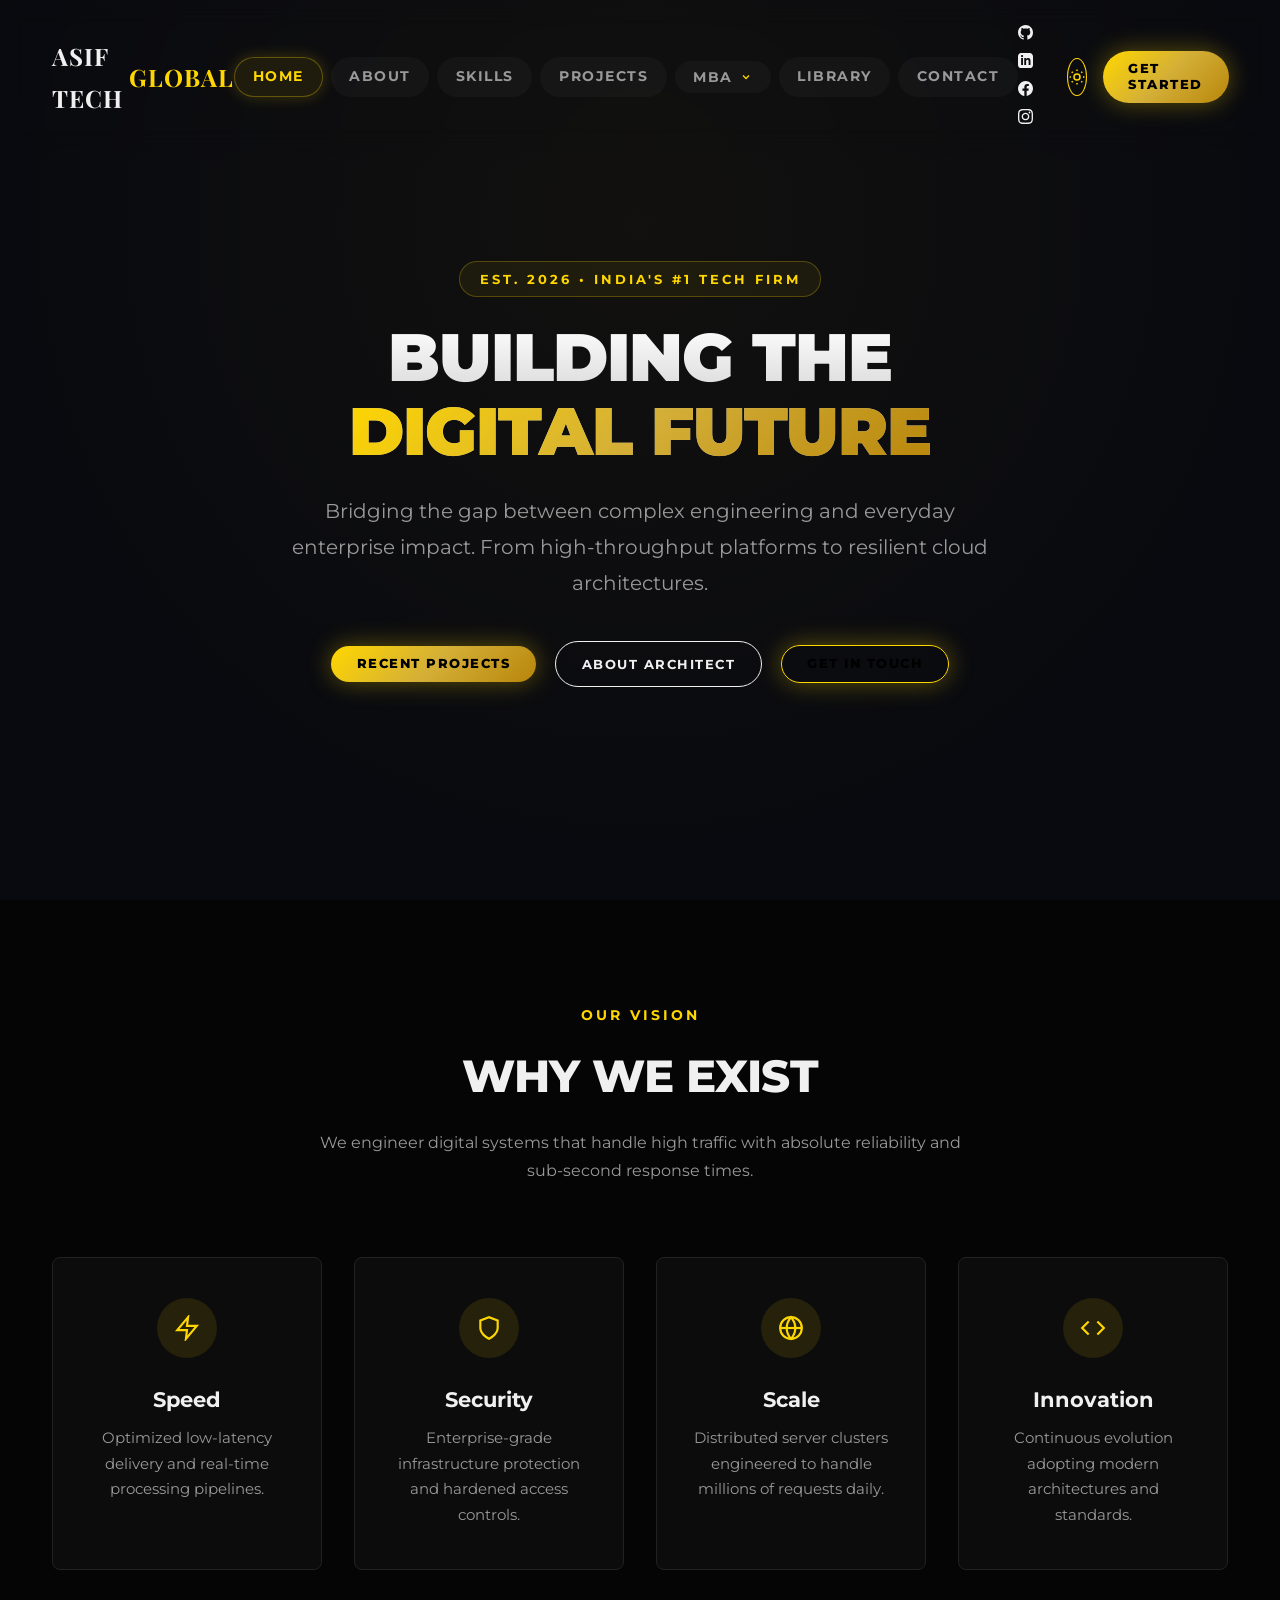
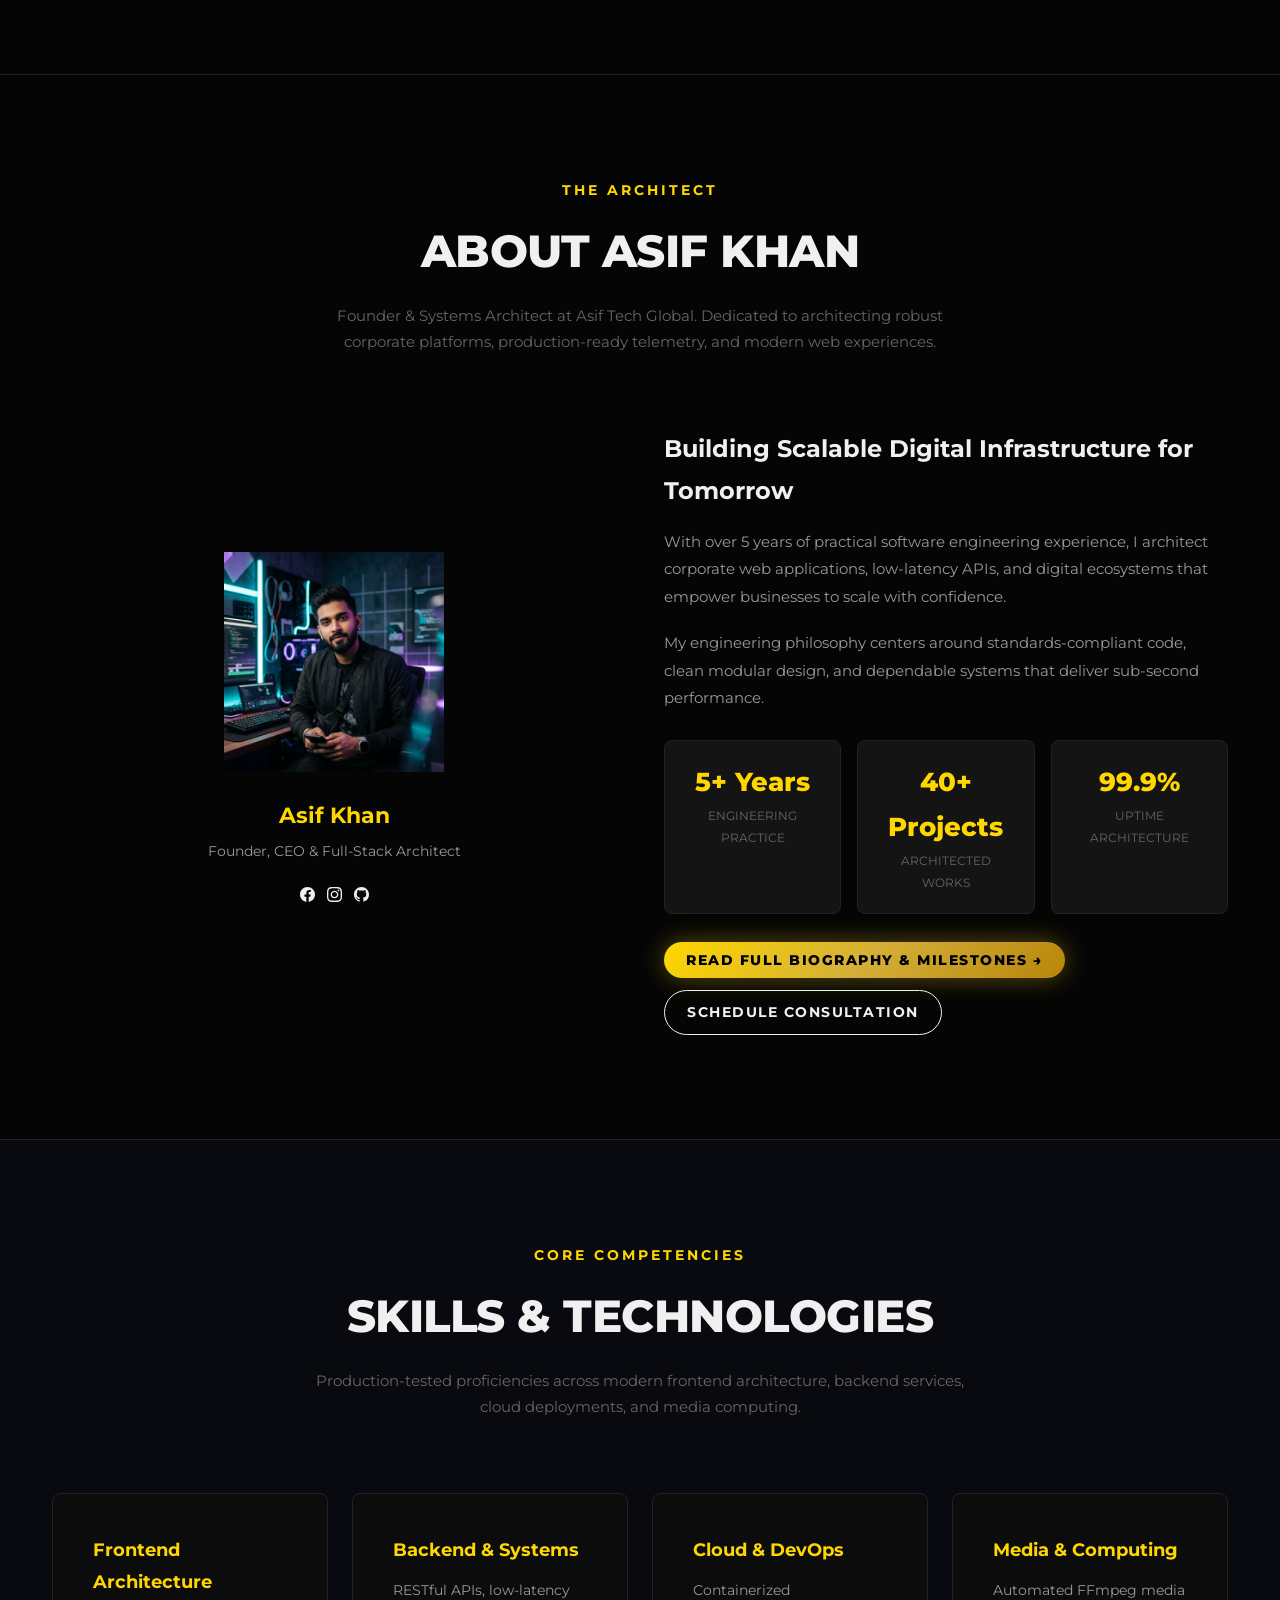
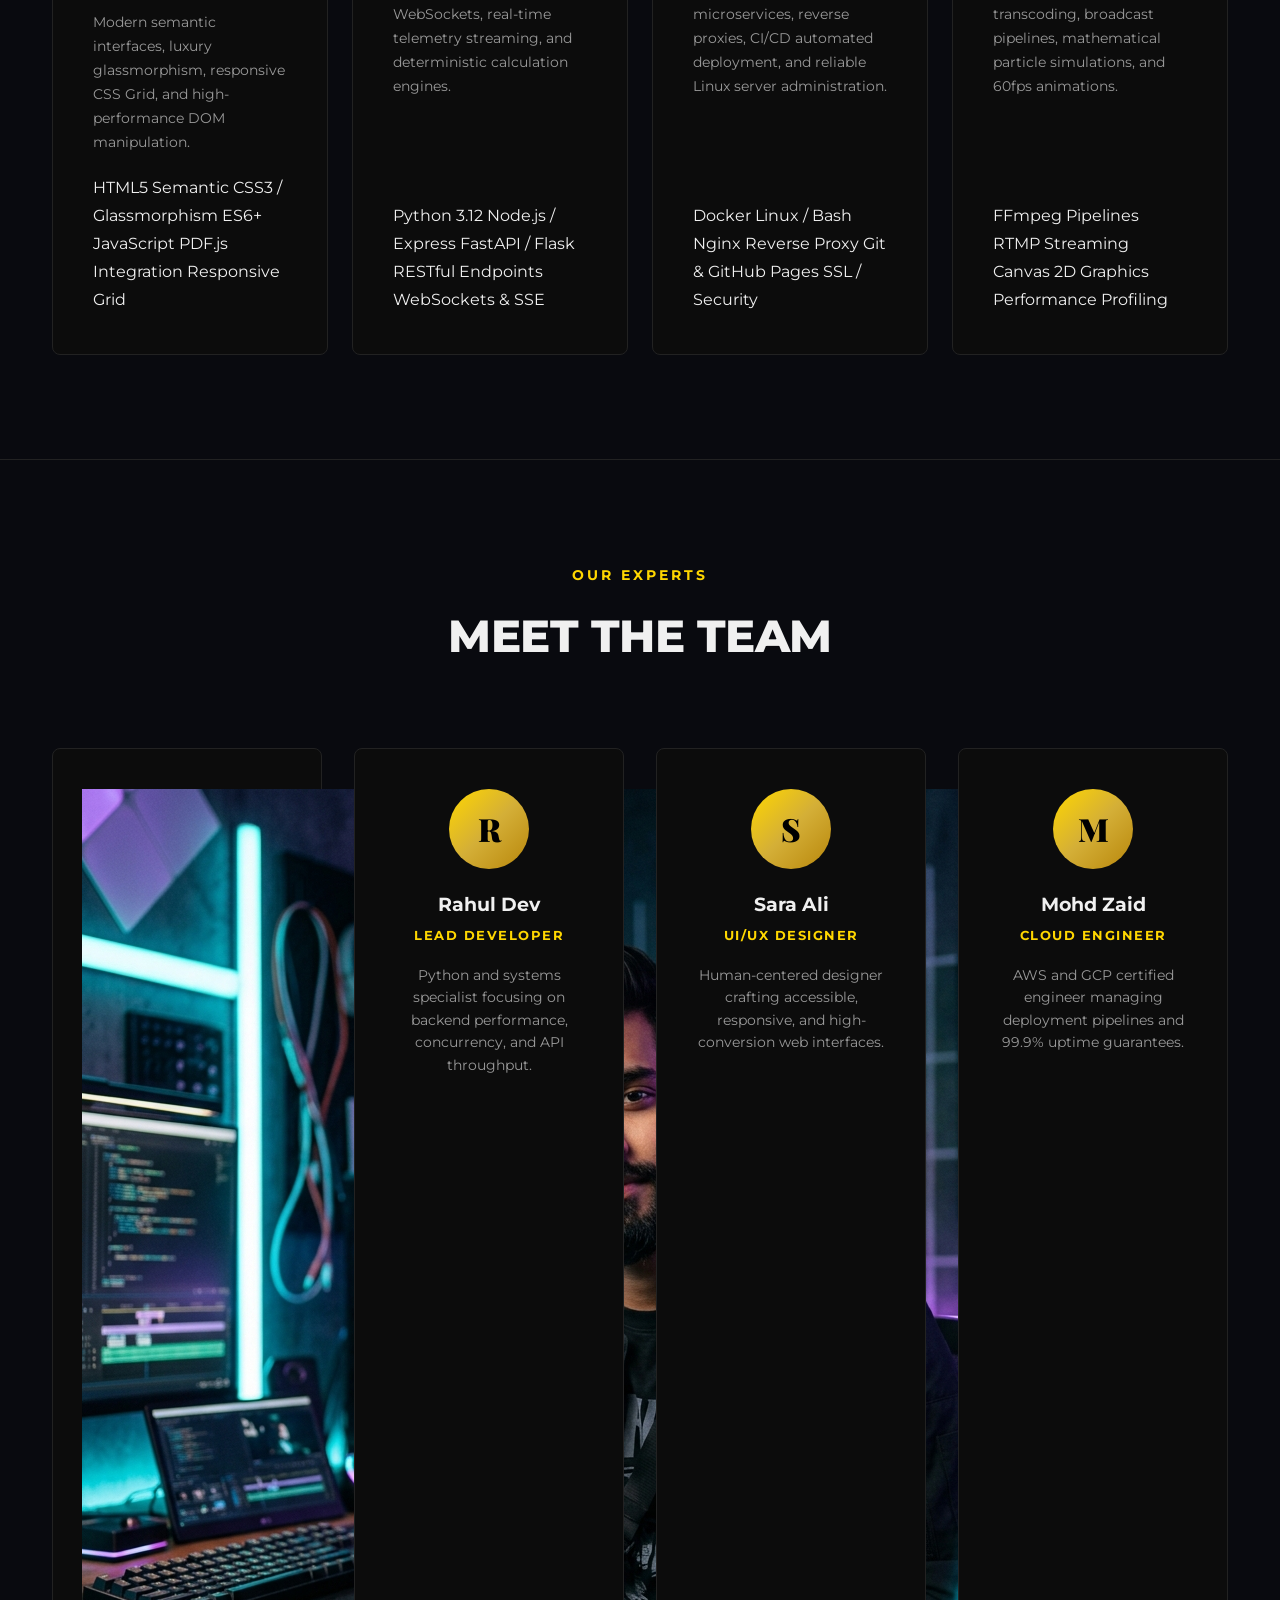
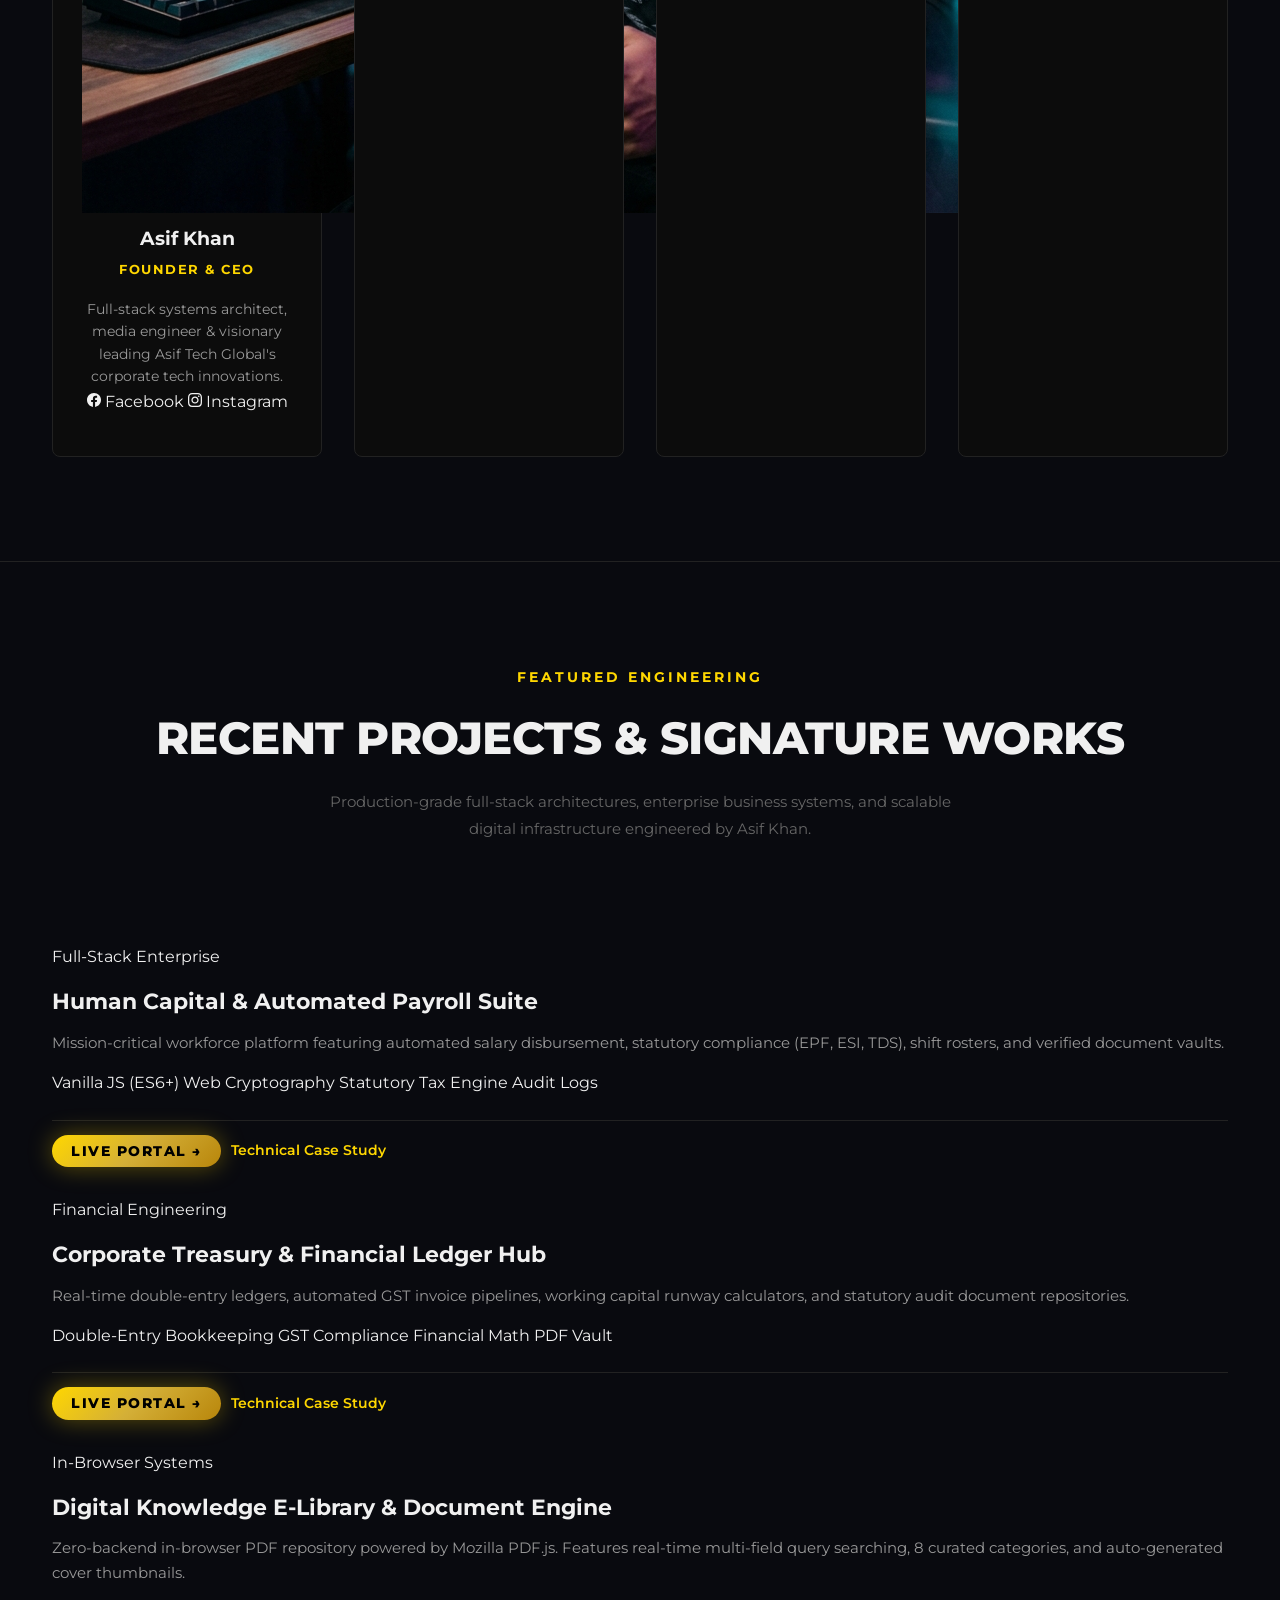
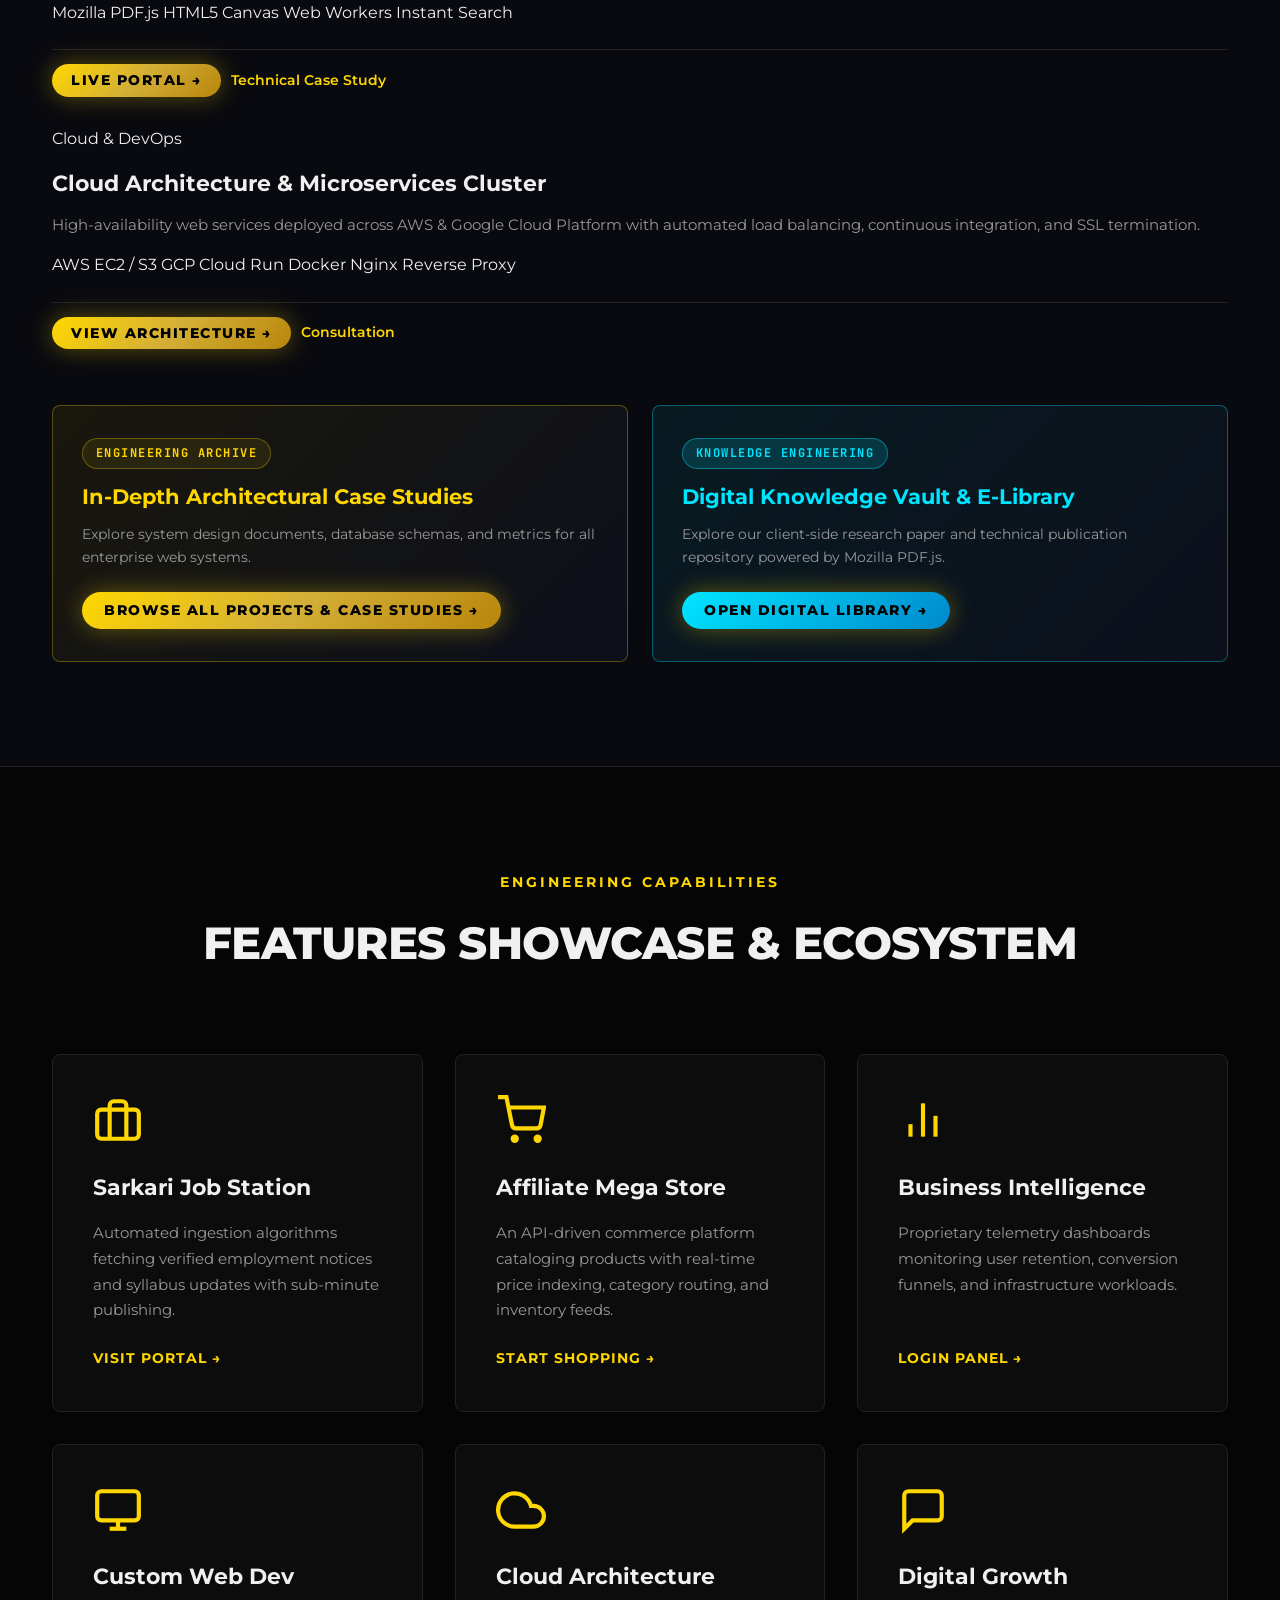
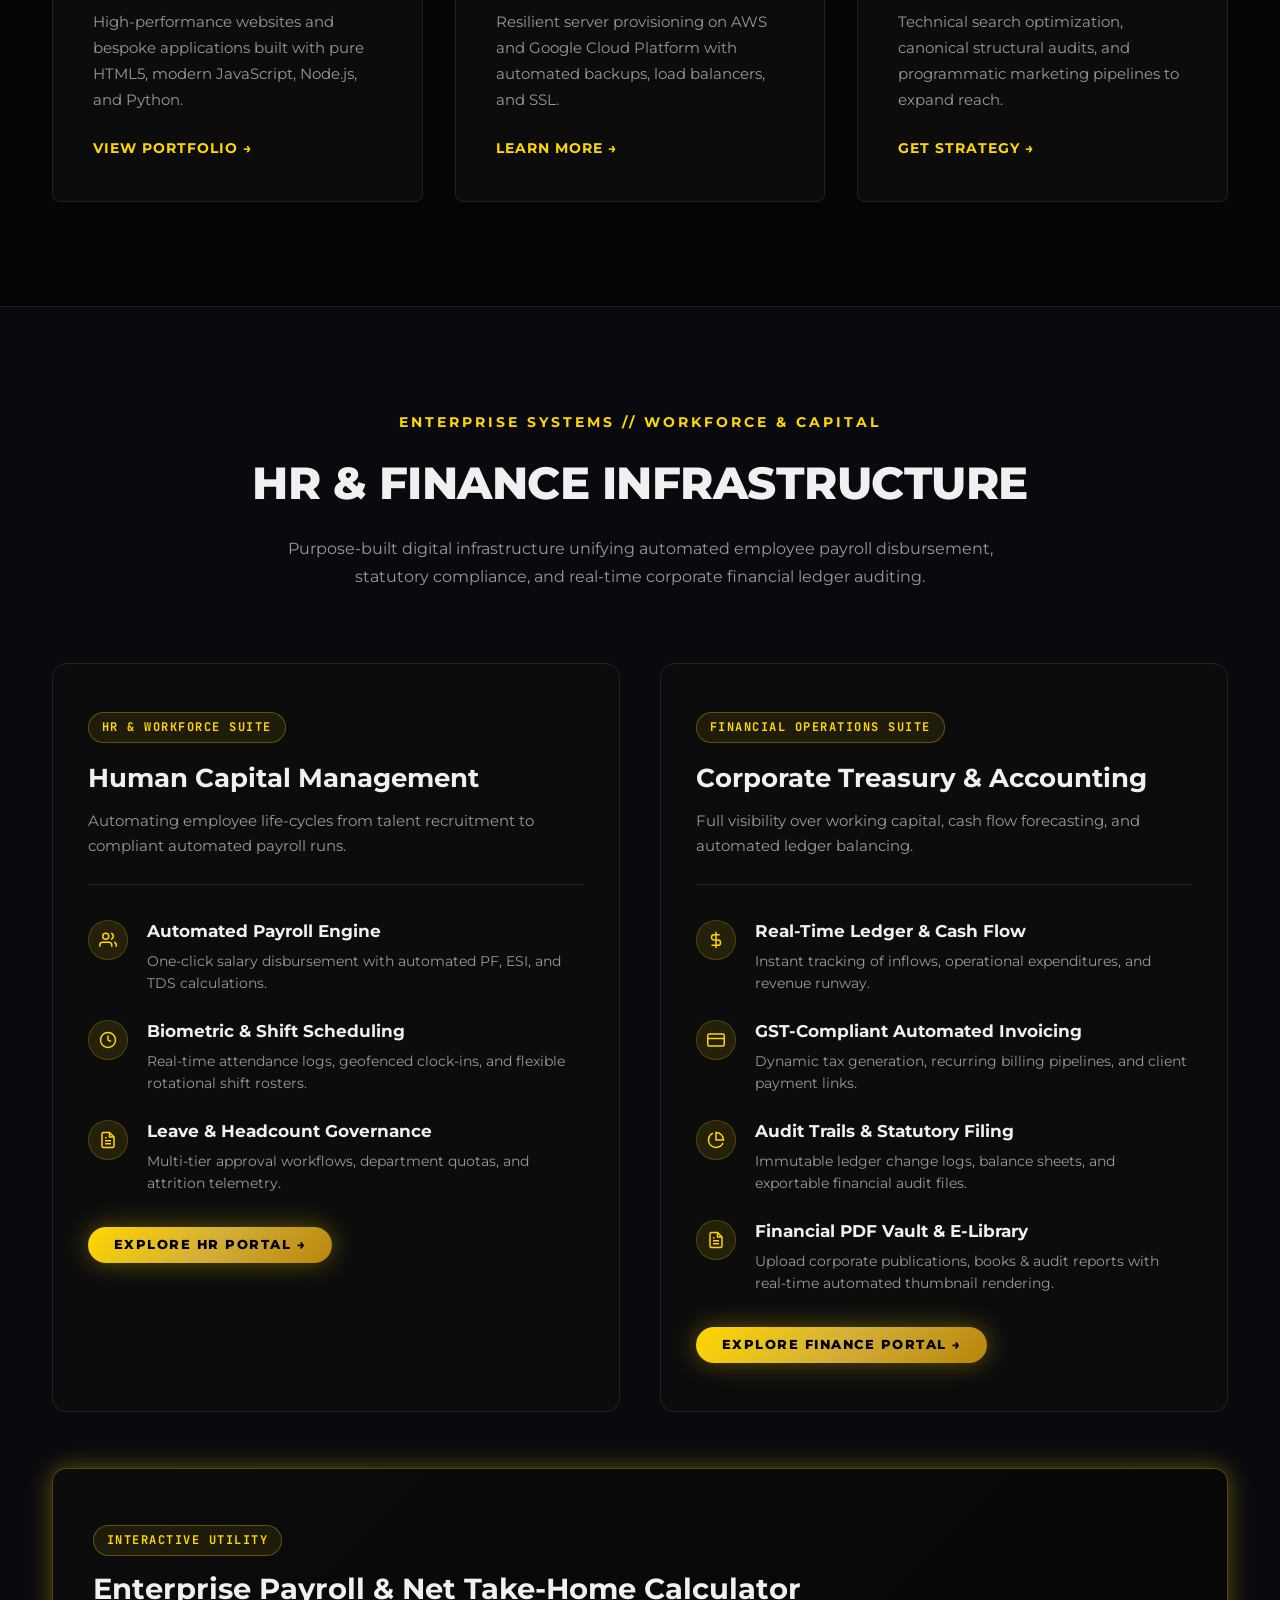
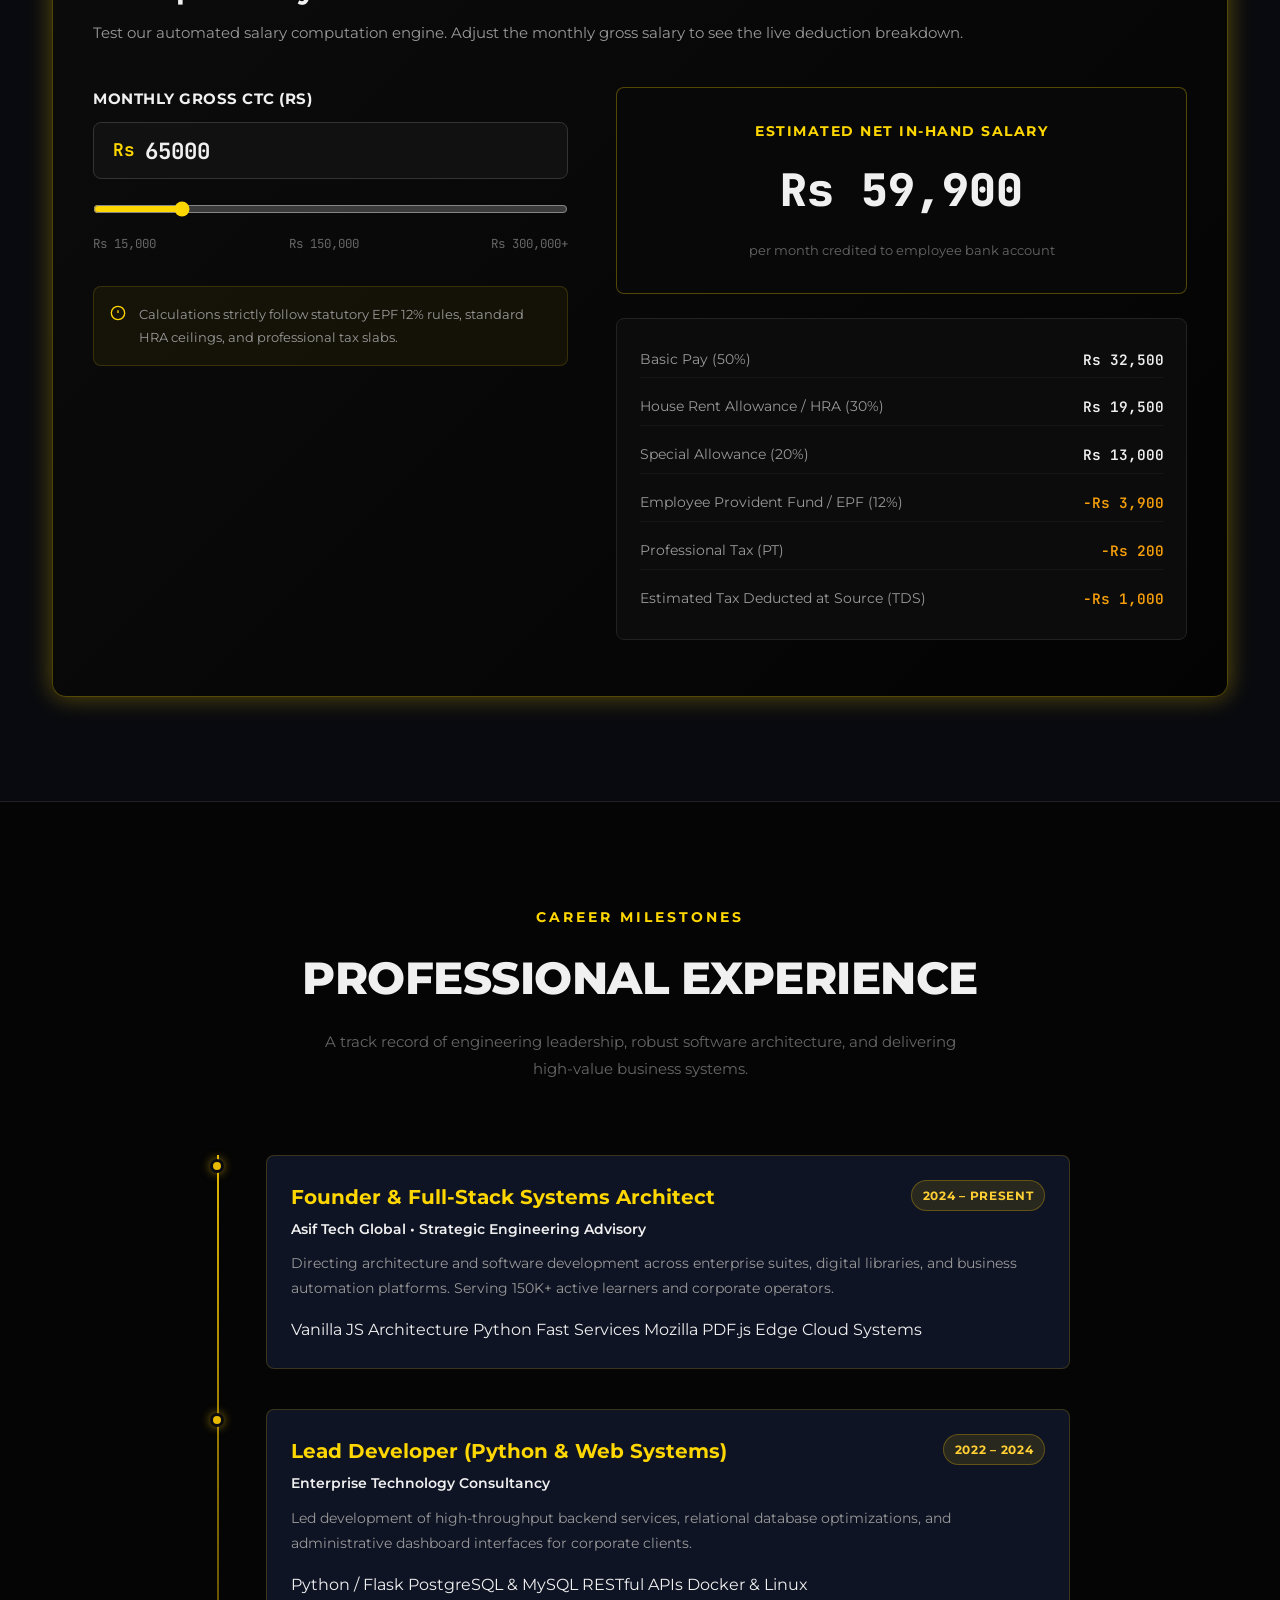
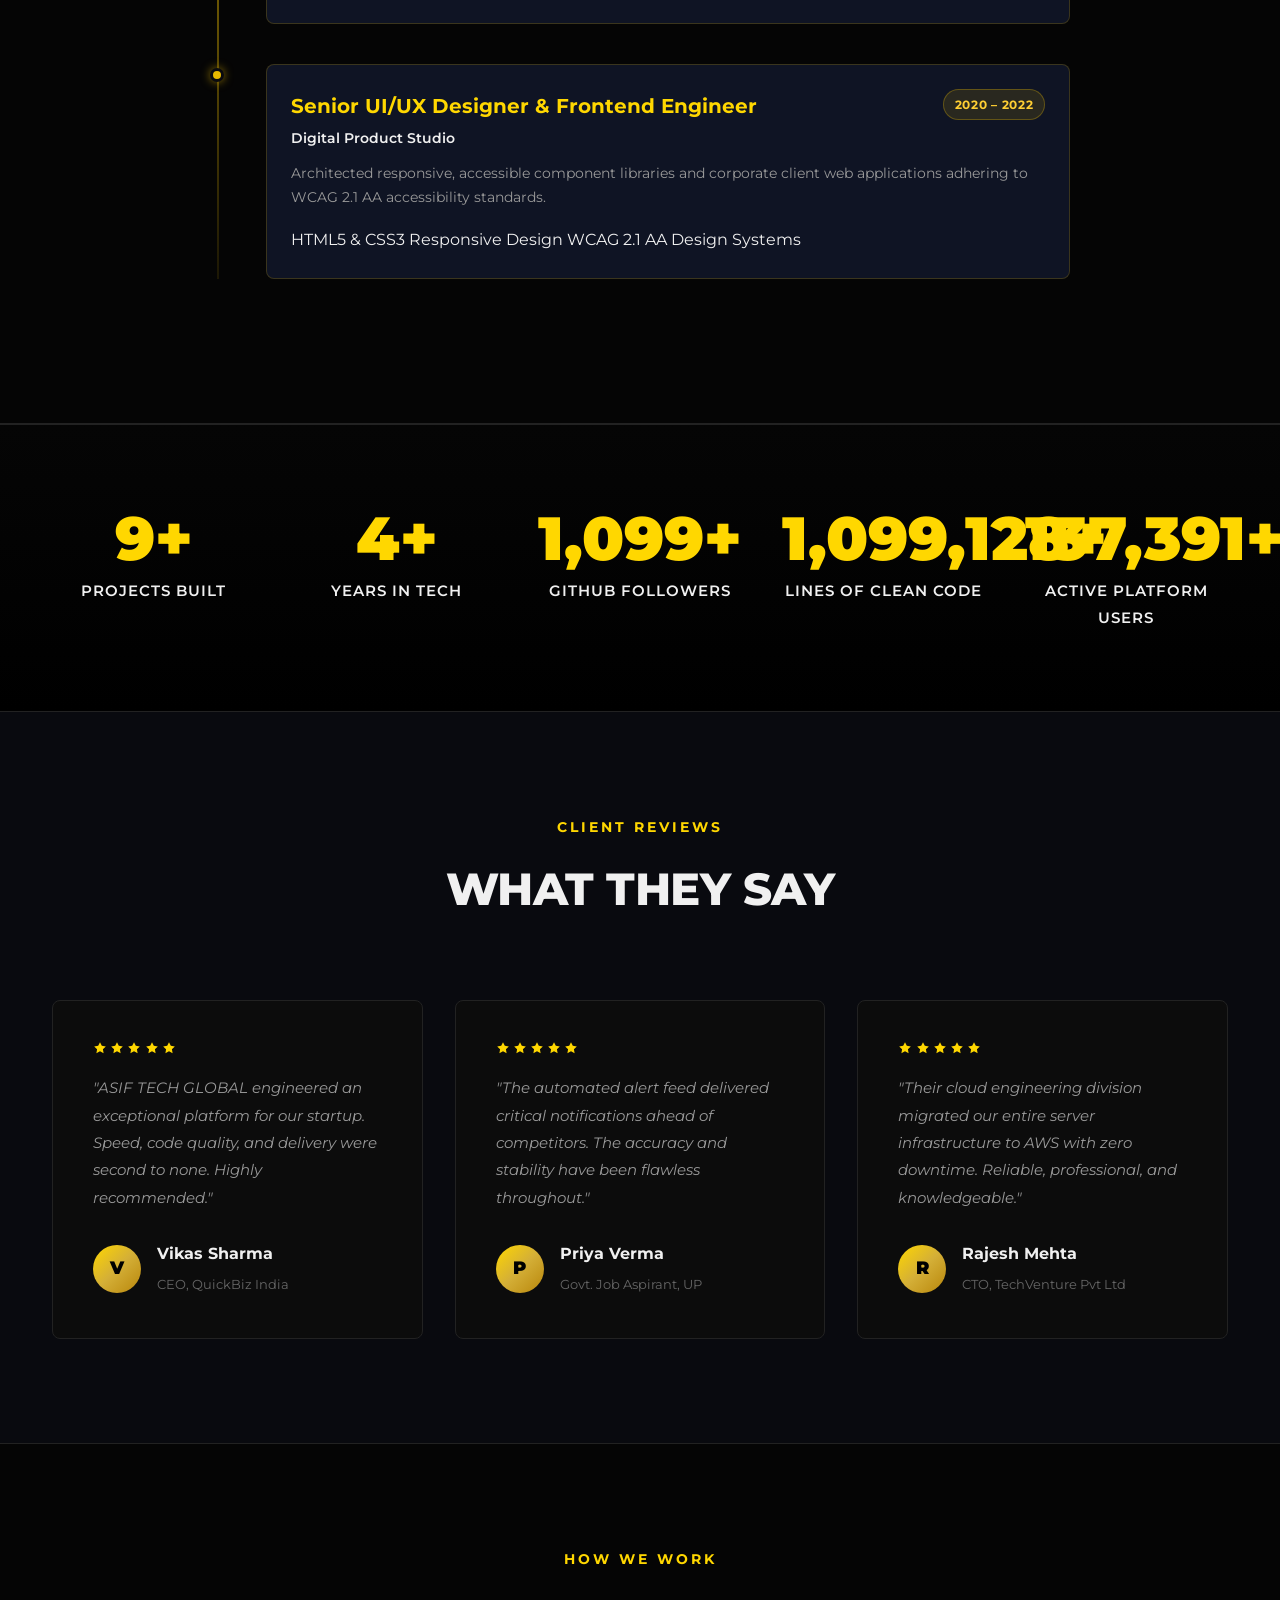
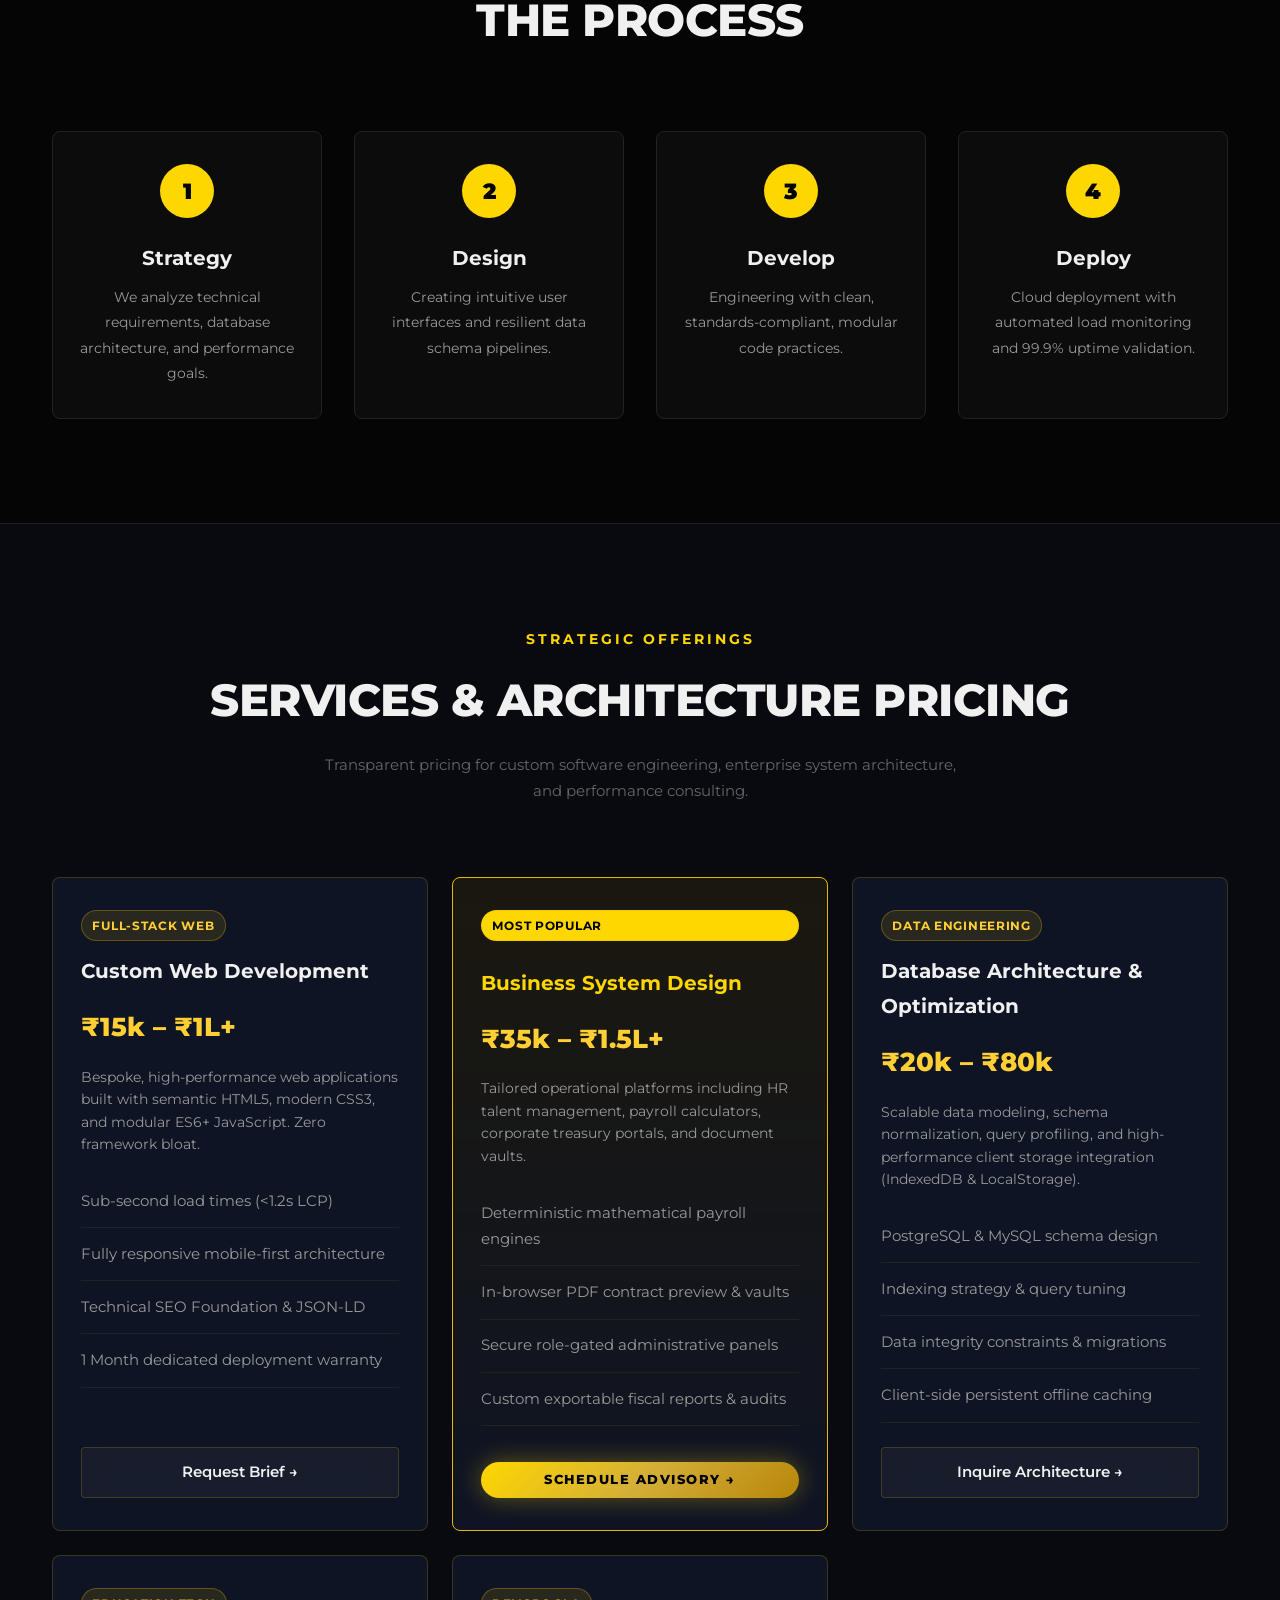
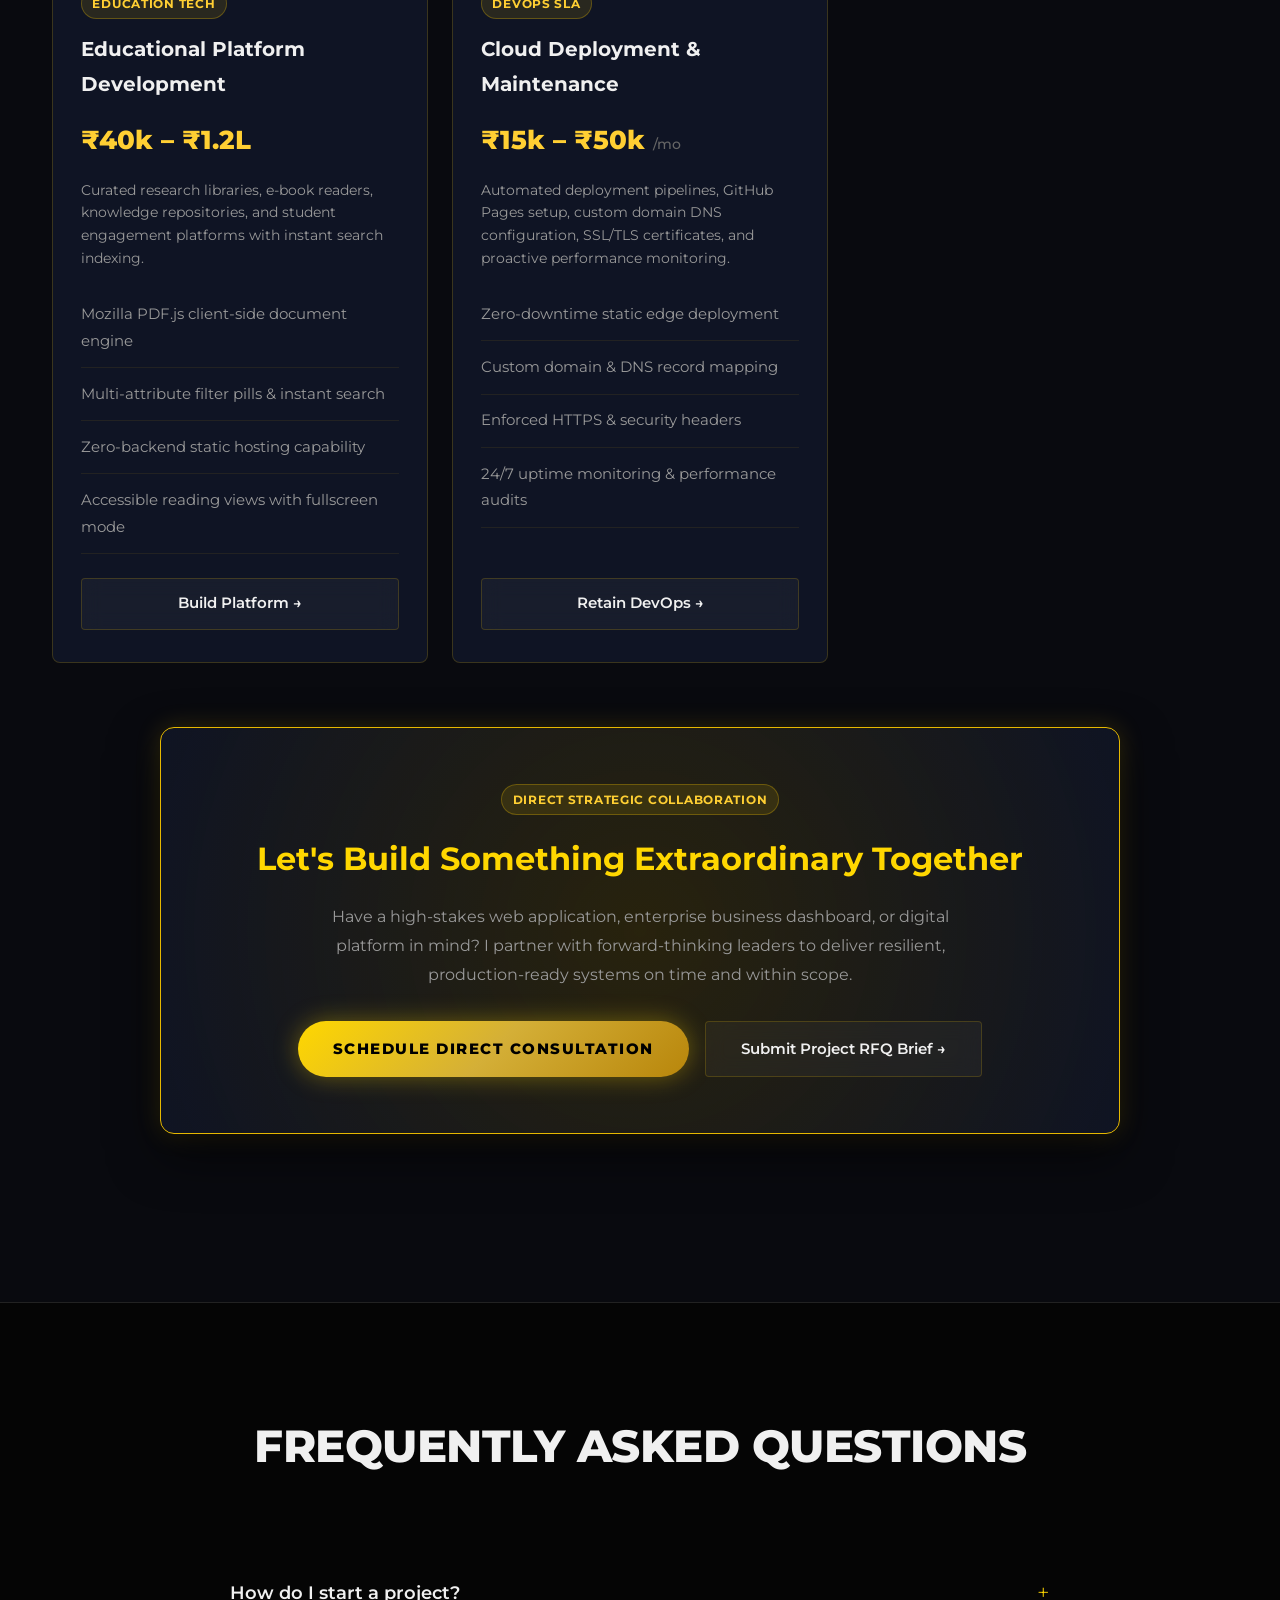
==== commit d5f340ed: "chore: purge all remaining YouTube session assets, styles, and links" ====
--- a/index.html
+++ b/index.html
@@ -527,7 +527,7 @@
         </div>
       </div>
 
-      <!-- Action Banners: Projects Showcase & YouTube Media Lab -->
+      <!-- Action Banners: Projects Showcase & Digital Knowledge Vault -->
       <div style="margin-top: 3.5rem; display: grid; grid-template-columns: repeat(auto-fit, minmax(320px, 1fr)); gap: 1.5rem;">
         <!-- Left: Case Studies Callout -->
         <div style="background: linear-gradient(135deg, rgba(230, 184, 0, 0.08), rgba(15, 20, 36, 0.6)); border: 1px solid var(--border-gold); border-radius: var(--radius-md); padding: 2rem 1.8rem; text-align: left;">
@@ -1296,10 +1296,7 @@
                 <svg width="16" height="16" viewBox="0 0 24 24" fill="currentColor"><path d="M12 2.163c3.204 0 3.584.012 4.85.07 3.252.148 4.771 1.691 4.919 4.919.058 1.265.069 1.645.069 4.849 0 3.205-.012 3.584-.069 4.849-.149 3.225-1.664 4.771-4.919 4.919-1.266.058-1.644.07-4.85.07-3.204 0-3.584-.012-4.849-.07-3.26-.149-4.771-1.699-4.919-4.92-.058-1.265-.07-1.644-.07-4.849 0-3.204.013-3.583.07-4.849.149-3.227 1.664-4.771 4.919-4.919 1.266-.057 1.645-.069 4.849-.069zm0-2.163c-3.259 0-3.667.014-4.947.072-4.358.2-6.78 2.618-6.98 6.98-.059 1.281-.073 1.689-.073 4.948 0 3.259.014 3.668.072 4.948.2 4.358 2.618 6.78 6.98 6.98 1.281.058 1.689.072 4.948.072 3.259 0 3.668-.014 4.948-.072 4.354-.2 6.782-2.618 6.979-6.98.059-1.28.073-1.689.073-4.948 0-3.259-.014-3.667-.072-4.947-.196-4.354-2.617-6.78-6.979-6.98-1.281-.059-1.69-.073-4.949-.073zm0 5.838c-3.403 0-6.162 2.759-6.162 6.162s2.759 6.163 6.162 6.163 6.162-2.759 6.162-6.163c0-3.403-2.759-6.162-6.162-6.162zm0 10.162c-2.209 0-4-1.79-4-4 0-2.209 1.791-4 4-4s4 1.791 4 4c0 2.21-1.791 4-4 4zm6.406-11.845c-.796 0-1.441.645-1.441 1.44s.645 1.44 1.441 1.44c.795 0 1.439-.645 1.439-1.44s-.644-1.44-1.439-1.44z"/></svg>
                 <span>Instagram</span>
               </a>
-              <a href="https://www.youtube.com/@AsifTechGlobalOfficial" target="_blank" rel="noopener" class="contact-social-tile" title="YouTube">
-                <svg width="16" height="16" viewBox="0 0 24 24" fill="currentColor"><path d="M23.498 6.186a3.016 3.016 0 0 0-2.122-2.136C19.505 3.545 12 3.545 12 3.545s-7.505 0-9.377.505A3.017 3.017 0 0 0 .502 6.186C0 8.07 0 12 0 12s0 3.93.502 5.814a3.016 3.016 0 0 0 2.122 2.136c1.871.505 9.376.505 9.376.505s7.505 0 9.377-.505a3.015 3.015 0 0 0 2.122-2.136C24 15.93 24 12 24 12s0-3.93-.502-5.814zM9.545 15.568V8.432L15.818 12l-6.273 3.568z"/></svg>
-                <span>YouTube</span>
-              </a>
+
             </div>
           </div>
         </div>
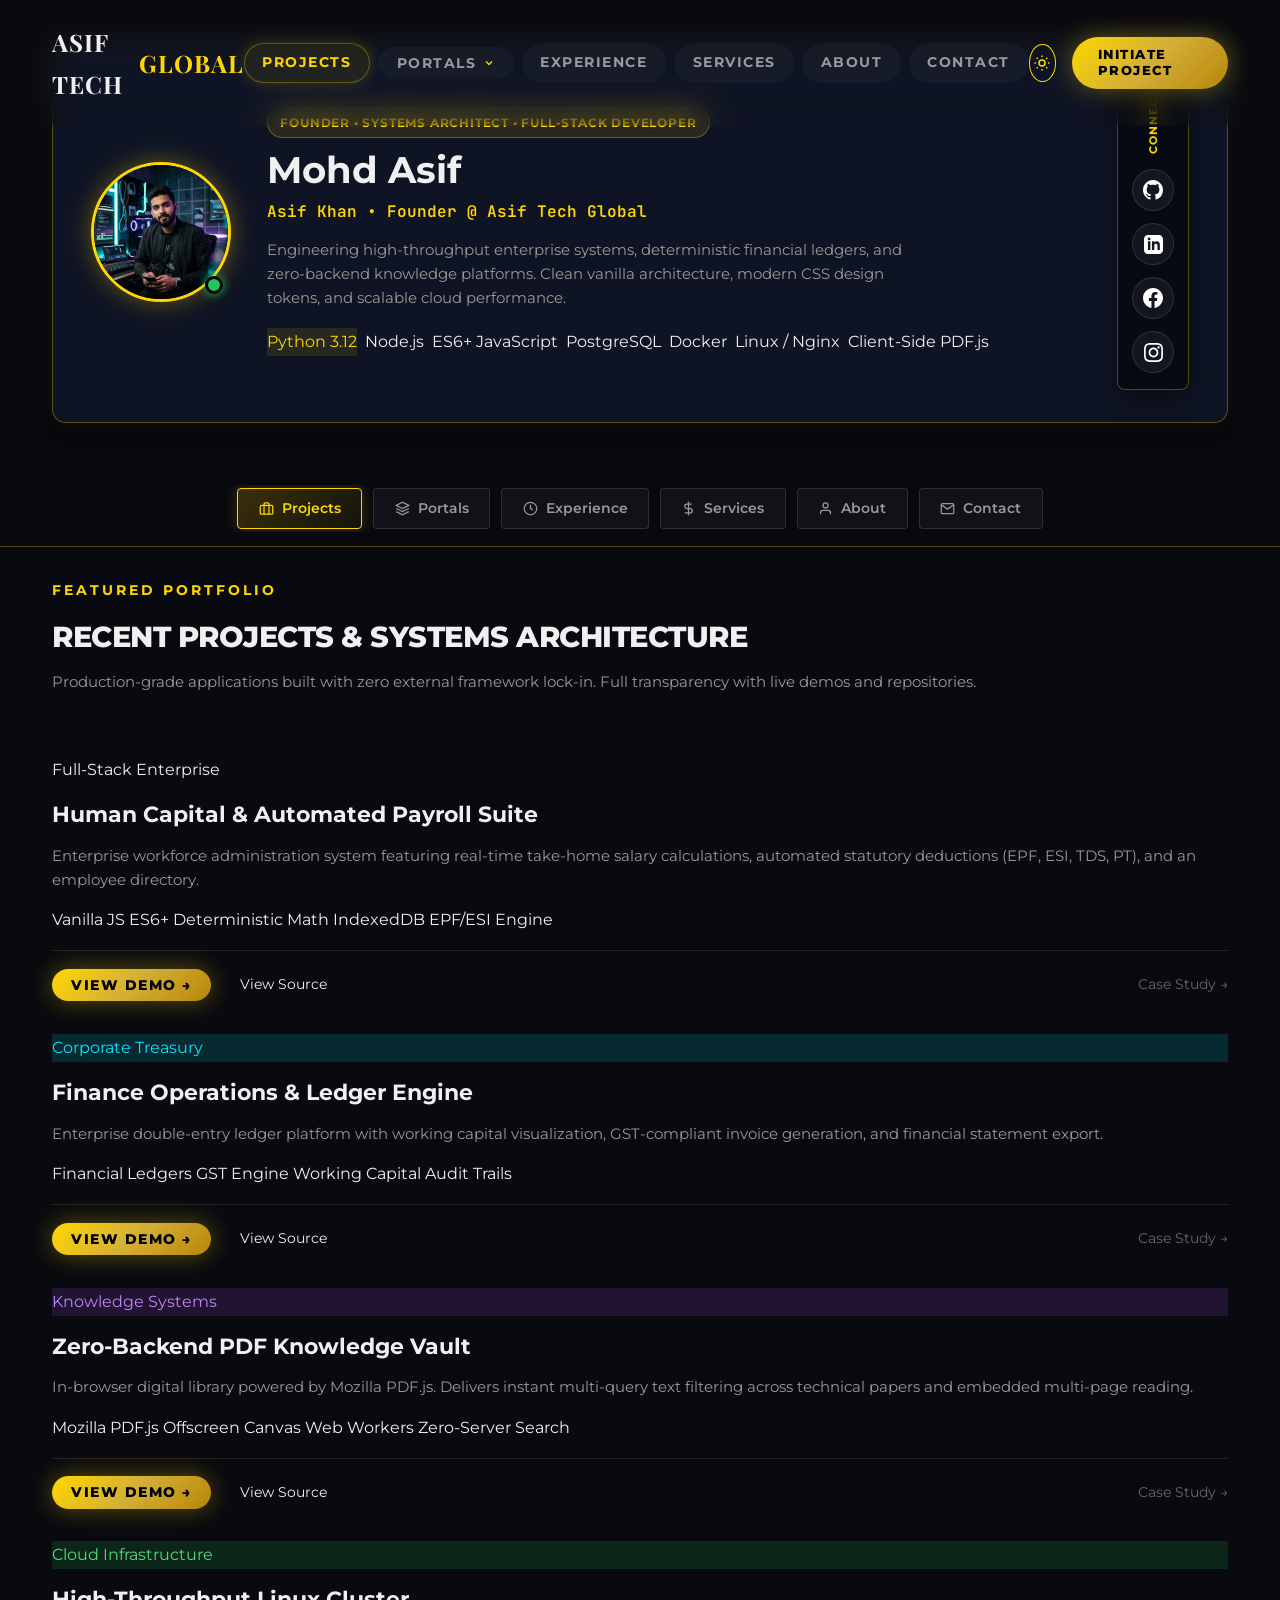
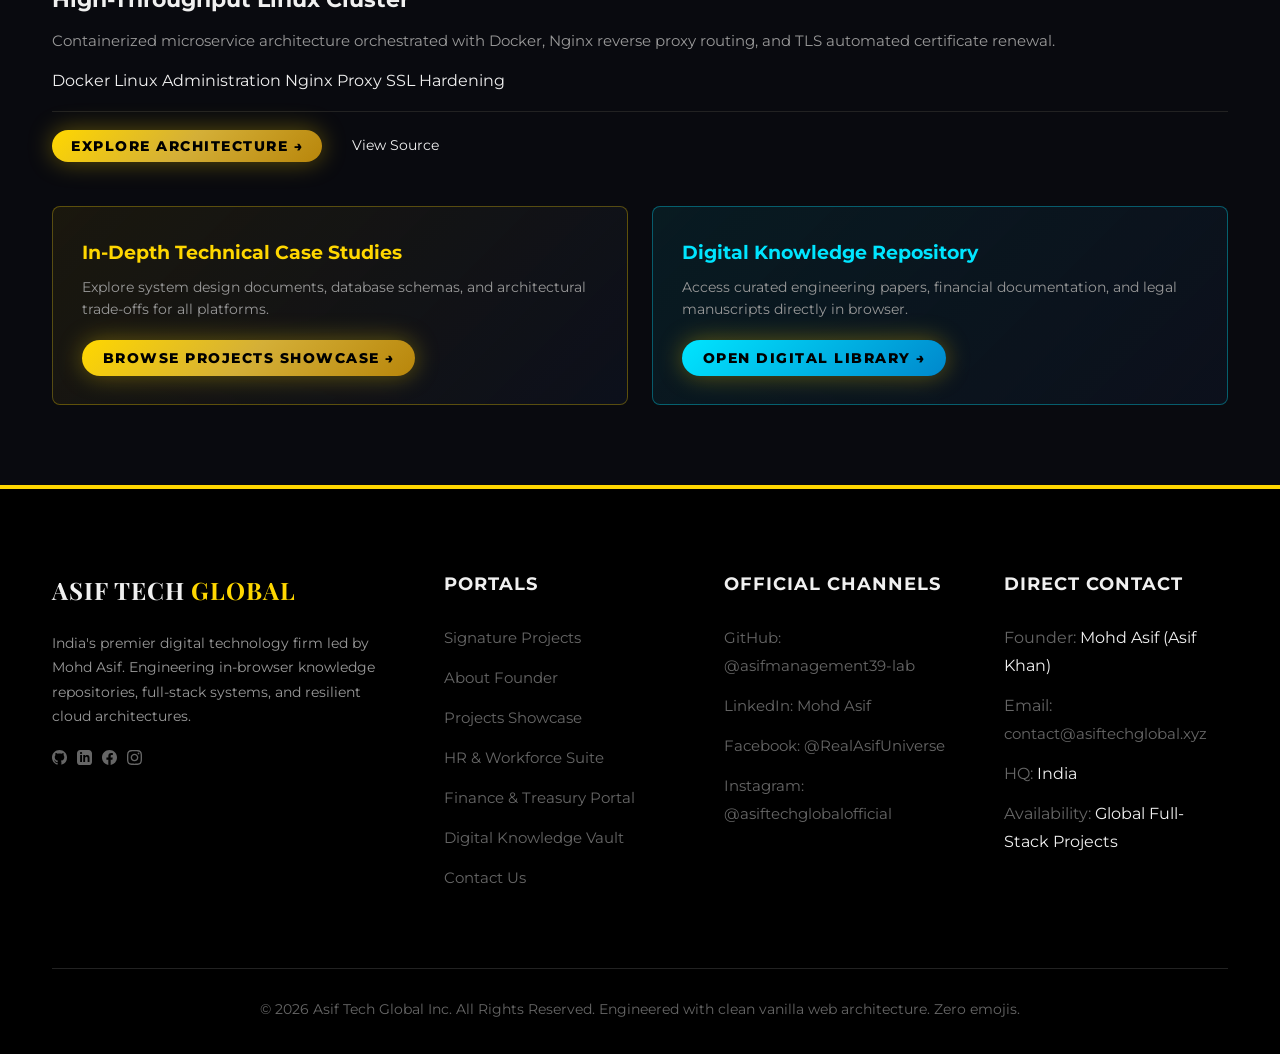
==== commit 7eff9b3d: "feat: implement tabbed developer portfolio views, right-side vertical social dock, and move about to" ====
--- a/index.html
+++ b/index.html
@@ -1,28 +1,31 @@
 <!DOCTYPE html>
-<html lang="en" data-theme="dark">
+<html lang="en">
 <head>
   <meta charset="UTF-8">
   <meta name="viewport" content="width=device-width, initial-scale=1.0">
-  <title>Asif Tech Global | Full-Stack Engineering Portfolio & Enterprise Platform</title>
-  <meta name="description" content="Official executive engineering portfolio of Asif Khan (Founder & Systems Architect). Enterprise web platforms, HR/Finance systems, and digital libraries.">
-  <meta name="keywords" content="Asif Khan, Asif Tech Global, web development, systems architect, HR systems, finance dashboard, digital library, portfolio">
-  <meta name="author" content="Asif Khan">
+  <title>Mohd Asif | Systems Architect & Full-Stack Developer Portfolio</title>
+  <meta name="description" content="Official portfolio of Mohd Asif (Asif Khan) - Systems Architect & Full-Stack Engineer at Asif Tech Global. Enterprise web applications, HR & Finance systems, and cloud infrastructure.">
+  <meta name="keywords" content="Mohd Asif, Asif Khan, Systems Architect, Full Stack Developer, Enterprise Web Apps, HR Systems, Finance Systems, Digital Library">
+  <meta name="author" content="Mohd Asif">
   <link rel="canonical" href="https://asifmanagement39-lab.github.io/asiftechglobalofficialwebsite/">
 
-  <!-- OpenGraph Metadata -->
-  <meta property="og:title" content="Asif Tech Global | Executive Engineering Portfolio">
-  <meta property="og:description" content="Enterprise web development, business systems, and digital knowledge platforms built by Asif Khan.">
+  <!-- OpenGraph / Facebook -->
+  <meta property="og:type" content="website">
   <meta property="og:url" content="https://asifmanagement39-lab.github.io/asiftechglobalofficialwebsite/">
-  <meta property="og:type" content="website">
-  <meta property="og:image" content="assets/asif_khan.jpg">
-
-  <!-- Twitter Card Metadata -->
+  <meta property="og:title" content="Mohd Asif | Systems Architect & Full-Stack Developer">
+  <meta property="og:description" content="Enterprise web systems, financial ledgers, and cloud platforms built with clean vanilla architecture.">
+  <meta property="og:image" content="https://asifmanagement39-lab.github.io/asiftechglobalofficialwebsite/assets/asif_khan.jpg">
+
+  <!-- Twitter Card -->
   <meta name="twitter:card" content="summary_large_image">
-  <meta name="twitter:title" content="Asif Tech Global | Executive Engineering Portfolio">
-  <meta name="twitter:description" content="Enterprise web systems and digital platforms engineered by Asif Khan.">
-  <meta name="twitter:image" content="assets/asif_khan.jpg">
-
-  <!-- Structured Data (JSON-LD) -->
+  <meta name="twitter:title" content="Mohd Asif | Systems Architect & Full-Stack Developer">
+  <meta name="twitter:description" content="Enterprise web systems, financial ledgers, and cloud platforms built with clean vanilla architecture.">
+  <meta name="twitter:image" content="https://asifmanagement39-lab.github.io/asiftechglobalofficialwebsite/assets/asif_khan.jpg">
+
+  <!-- Favicon -->
+  <link rel="icon" type="image/svg+xml" href="data:image/svg+xml,<svg xmlns='http://www.w3.org/2000/svg' viewBox='0 0 100 100'><text y='.9em' font-size='90' fill='%23FFD700'>A</text></svg>">
+
+  <!-- Schema.org JSON-LD -->
   <script type="application/ld+json">
   {
     "@context": "https://schema.org",
@@ -30,11 +33,14 @@
       {
         "@type": "Person",
         "@id": "https://asifmanagement39-lab.github.io/asiftechglobalofficialwebsite/#person",
-        "name": "Asif Khan",
-        "jobTitle": "Founder & Full-Stack Systems Architect",
-        "description": "Full-stack systems architect with 5+ years experience building scalable corporate web platforms and zero-dependency digital systems.",
-        "url": "https://asifmanagement39-lab.github.io/asiftechglobalofficialwebsite/about.html",
-        "image": "https://asifmanagement39-lab.github.io/asiftechglobalofficialwebsite/assets/asif_khan.jpg",
+        "name": "Mohd Asif",
+        "alternateName": "Asif Khan",
+        "jobTitle": "Systems Architect & Founder",
+        "worksFor": {
+          "@type": "Organization",
+          "name": "Asif Tech Global"
+        },
+        "url": "https://asifmanagement39-lab.github.io/asiftechglobalofficialwebsite/",
         "sameAs": [
           "https://github.com/asifmanagement39-lab",
           "https://linkedin.com",
@@ -47,18 +53,8 @@
         "@id": "https://asifmanagement39-lab.github.io/asiftechglobalofficialwebsite/#organization",
         "name": "Asif Tech Global",
         "url": "https://asifmanagement39-lab.github.io/asiftechglobalofficialwebsite/",
-        "logo": "https://asifmanagement39-lab.github.io/asiftechglobalofficialwebsite/assets/asif-profile.png",
         "founder": {
           "@id": "https://asifmanagement39-lab.github.io/asiftechglobalofficialwebsite/#person"
-        }
-      },
-      {
-        "@type": "WebSite",
-        "@id": "https://asifmanagement39-lab.github.io/asiftechglobalofficialwebsite/#website",
-        "url": "https://asifmanagement39-lab.github.io/asiftechglobalofficialwebsite/",
-        "name": "Asif Tech Global",
-        "publisher": {
-          "@id": "https://asifmanagement39-lab.github.io/asiftechglobalofficialwebsite/#organization"
         }
       }
     ]
@@ -67,82 +63,71 @@
   
   <link rel="stylesheet" href="style.css">
 </head>
-<body id="home">
+<body id="home" class="dark-mode">
 
   <!-- ==========================================================================
-       Navigation Bar (ONLY "Home" in Menu)
+       Top Navigation Bar (Zero "Skills" link, Clean Developer Menus)
        ========================================================================== -->
   <nav class="navbar" id="navbar">
     <div class="container nav-wrapper">
       <!-- Brand Logo -->
-      <a href="#home" class="brand-logo">
+      <a href="#home" class="brand-logo" onclick="if(window.switchPortfolioView) switchPortfolioView('projects', false);">
         ASIF TECH <span>GLOBAL</span>
       </a>
 
       <!-- Navigation Menu -->
       <div class="nav-menu">
-        <a href="#home" class="nav-link-item active">Home</a>
-        <a href="about.html" class="nav-link-item">About</a>
-        <a href="#skills" class="nav-link-item">Skills</a>
-        <a href="projects.html" class="nav-link-item">Projects</a>
-
-        <!-- MBA Menu with separate HR & FINANCE options -->
+        <a href="#projects" class="nav-link-item active" onclick="if(window.switchPortfolioView) switchPortfolioView('projects', true);">Projects</a>
+        
+        <!-- Portals Dropdown -->
         <div class="nav-dropdown" id="mbaDropdown">
           <button class="nav-dropdown-btn" id="mbaDropdownBtn" type="button" aria-expanded="false" aria-haspopup="true">
-            <span>MBA</span>
+            <span>Portals</span>
             <svg class="dropdown-chevron" width="12" height="12" viewBox="0 0 24 24" fill="none" stroke="currentColor" stroke-width="2.5"><polyline points="6 9 12 15 18 9"></polyline></svg>
           </button>
           
           <div class="dropdown-menu-box" id="mbaDropdownMenu">
-            <!-- Option 1: HR -->
-            <a href="hr.html" class="dropdown-item" id="navItemHr">
+            <a href="hr.html" class="dropdown-item">
               <div class="dropdown-item-icon">
                 <svg width="18" height="18" viewBox="0 0 24 24" fill="none" stroke="currentColor" stroke-width="2"><path d="M17 21v-2a4 4 0 0 0-4-4H5a4 4 0 0 0-4 4v2"></path><circle cx="9" cy="7" r="4"></circle><path d="M23 21v-2a4 4 0 0 0-3-3.87"></path><path d="M16 3.13a4 4 0 0 1 0 7.75"></path></svg>
               </div>
               <div class="dropdown-item-info">
-                <span class="dropdown-title">HR</span>
-                <span class="dropdown-desc">Human Resources, Payroll & Workforce</span>
+                <span class="dropdown-title">HR &amp; Workforce</span>
+                <span class="dropdown-desc">Payroll Calculator &amp; Employees</span>
               </div>
             </a>
-
             <div class="dropdown-divider"></div>
-
-            <!-- Option 2: FINANCE -->
-            <a href="finance.html" class="dropdown-item" id="navItemFinance">
+            <a href="finance.html" class="dropdown-item">
               <div class="dropdown-item-icon">
                 <svg width="18" height="18" viewBox="0 0 24 24" fill="none" stroke="currentColor" stroke-width="2"><line x1="12" y1="1" x2="12" y2="23"></line><path d="M17 5H9.5a3.5 3.5 0 0 0 0 7h5a3.5 3.5 0 0 1 0 7H6"></path></svg>
               </div>
               <div class="dropdown-item-info">
-                <span class="dropdown-title">FINANCE</span>
-                <span class="dropdown-desc">Corporate Treasury, GST & Ledgers</span>
+                <span class="dropdown-title">Finance &amp; Treasury</span>
+                <span class="dropdown-desc">Double-Entry Ledger &amp; GST Invoices</span>
               </div>
             </a>
-          </div>
-        </div>
-
-        <a href="library.html" class="nav-link-item">Library</a>
-        <a href="contact.html" class="nav-link-item">Contact</a>
+            <div class="dropdown-divider"></div>
+            <a href="library.html" class="dropdown-item">
+              <div class="dropdown-item-icon">
+                <svg width="18" height="18" viewBox="0 0 24 24" fill="none" stroke="currentColor" stroke-width="2"><path d="M4 19.5A2.5 2.5 0 0 1 6.5 17H20"></path><path d="M6.5 2H20v20H6.5A2.5 2.5 0 0 1 4 19.5v-15A2.5 2.5 0 0 1 6.5 2z"></path></svg>
+              </div>
+              <div class="dropdown-item-info">
+                <span class="dropdown-title">Knowledge Vault</span>
+                <span class="dropdown-desc">PDF.js Client-Side Research Engine</span>
+              </div>
+            </a>
+          </div>
+        </div>
+
+        <a href="#experience" class="nav-link-item" onclick="if(window.switchPortfolioView) switchPortfolioView('experience', true);">Experience</a>
+        <a href="#pricing" class="nav-link-item" onclick="if(window.switchPortfolioView) switchPortfolioView('pricing', true);">Services</a>
+        <a href="#about" class="nav-link-item" onclick="if(window.switchPortfolioView) switchPortfolioView('about', true);">About</a>
+        <a href="#contact" class="nav-link-item" onclick="if(window.switchPortfolioView) switchPortfolioView('contact', true);">Contact</a>
       </div>
 
       <!-- Right Controls -->
       <div class="nav-right">
-        <!-- Social Icons (GitHub, LinkedIn, Facebook, Instagram) -->
-        <div class="nav-social-icons">
-          <a href="https://github.com/asifmanagement39-lab" target="_blank" rel="noopener" class="nav-social-btn" title="GitHub (@asifmanagement39-lab)">
-            <svg width="15" height="15" viewBox="0 0 24 24" fill="currentColor"><path d="M12 0C5.37 0 0 5.37 0 12c0 5.31 3.435 9.795 8.205 11.385.6.105.825-.255.825-.57 0-.285-.015-1.23-.015-2.235-3.015.555-3.795-.735-4.035-1.41-.135-.345-.72-1.41-1.23-1.695-.42-.225-1.02-.78-.015-.795.945-.015 1.62.87 1.845 1.23 1.08 1.815 2.805 1.305 3.495.99.105-.78.42-1.305.765-1.605-2.67-.3-5.46-1.335-5.46-5.925 0-1.305.465-2.385 1.23-3.225-.12-.3-.54-1.53.12-3.18 0 0 1.005-.315 3.3 1.23.96-.27 1.98-.405 3-.405s2.04.135 3 .405c2.295-1.56 3.3-1.23 3.3-1.23.66 1.65.24 2.88.12 3.18.765.84 1.23 1.905 1.23 3.225 0 4.605-2.805 5.625-5.475 5.925.435.375.81 1.095.81 2.22 0 1.605-.015 2.895-.015 3.3 0 .315.225.69.825.57A12.02 12.02 0 0024 12c0-6.63-5.37-12-12-12z"/></svg>
-          </a>
-          <a href="https://linkedin.com" target="_blank" rel="noopener" class="nav-social-btn" title="LinkedIn">
-            <svg width="15" height="15" viewBox="0 0 24 24" fill="currentColor"><path d="M19 0h-14c-2.761 0-5 2.239-5 5v14c0 2.761 2.239 5 5 5h14c2.762 0 5-2.239 5-5v-14c0-2.761-2.762-5-5-5zm-11 19h-3v-11h3v11zm-1.5-12.268c-.966 0-1.75-.79-1.75-1.764s.784-1.764 1.75-1.764 1.75.79 1.75 1.764-.783 1.764-1.75 1.764zm13.5 12.268h-3v-5.604c0-3.368-4-3.113-4 0v5.604h-3v-11h3v1.765c1.396-2.586 7-2.777 7 2.476v6.759z"/></svg>
-          </a>
-          <a href="https://www.facebook.com/RealAsifUniverse/" target="_blank" rel="noopener" class="nav-social-btn" title="Facebook (@RealAsifUniverse)">
-            <svg width="15" height="15" viewBox="0 0 24 24" fill="currentColor"><path d="M24 12.073c0-6.627-5.373-12-12-12s-12 5.373-12 12c0 5.99 4.388 10.954 10.125 11.854v-8.385H7.078v-3.47h3.047V9.43c0-3.007 1.792-4.669 4.533-4.669 1.312 0 2.686.235 2.686.235v2.953H15.83c-1.491 0-1.956.925-1.956 1.874v2.25h3.328l-.532 3.47h-2.796v8.385C19.612 23.027 24 18.062 24 12.073z"/></svg>
-          </a>
-          <a href="https://www.instagram.com/asiftechglobalofficial/" target="_blank" rel="noopener" class="nav-social-btn" title="Instagram (@asiftechglobalofficial)">
-            <svg width="15" height="15" viewBox="0 0 24 24" fill="currentColor"><path d="M12 2.163c3.204 0 3.584.012 4.85.07 3.252.148 4.771 1.691 4.919 4.919.058 1.265.069 1.645.069 4.849 0 3.205-.012 3.584-.069 4.849-.149 3.225-1.664 4.771-4.919 4.919-1.266.058-1.644.07-4.85.07-3.204 0-3.584-.012-4.849-.07-3.26-.149-4.771-1.699-4.919-4.92-.058-1.265-.07-1.644-.07-4.849 0-3.204.013-3.583.07-4.849.149-3.227 1.664-4.771 4.919-4.919 1.266-.057 1.645-.069 4.849-.069zm0-2.163c-3.259 0-3.667.014-4.947.072-4.358.2-6.78 2.618-6.98 6.98-.059 1.281-.073 1.689-.073 4.948 0 3.259.014 3.668.072 4.948.2 4.358 2.618 6.78 6.98 6.98 1.281.058 1.689.072 4.948.072 3.259 0 3.668-.014 4.948-.072 4.354-.2 6.782-2.618 6.979-6.98.059-1.28.073-1.689.073-4.948 0-3.259-.014-3.667-.072-4.947-.196-4.354-2.617-6.78-6.979-6.98-1.281-.059-1.69-.073-4.949-.073zm0 5.838c-3.403 0-6.162 2.759-6.162 6.162s2.759 6.163 6.162 6.163 6.162-2.759 6.162-6.163c0-3.403-2.759-6.162-6.162-6.162zm0 10.162c-2.209 0-4-1.79-4-4 0-2.209 1.791-4 4-4s4 1.791 4 4c0 2.21-1.791 4-4 4zm6.406-11.845c-.796 0-1.441.645-1.441 1.44s.645 1.44 1.441 1.44c.795 0 1.439-.645 1.439-1.44s-.644-1.44-1.439-1.44z"/></svg>
-          </a>
-        </div>
-
-        <!-- Theme Toggle (Clean SVG Sun/Moon, Zero Emojis) -->
+        <!-- Theme Toggle -->
         <button class="theme-toggle-btn" id="mode-toggle" type="button" aria-label="Toggle Dark and Light Mode" title="Toggle Mode">
           <svg id="sun-svg" width="18" height="18" viewBox="0 0 24 24" fill="none" stroke="currentColor" stroke-width="2">
             <circle cx="12" cy="12" r="4"></circle>
@@ -153,291 +138,118 @@
           </svg>
         </button>
 
-        <a href="#pricing" class="btn-gold">Get Started</a>
+        <a href="#contact" class="btn-gold" onclick="if(window.switchPortfolioView) switchPortfolioView('contact', true);">Initiate Project</a>
       </div>
     </div>
   </nav>
 
   <!-- ==========================================================================
-       Hero Section
+       Developer Profile Hero Header
+       With Photo on Left/Center and Vertical Social Hub on Right Side!
        ========================================================================== -->
-  <header class="hero">
-    <div class="hero-overlay"></div>
-    <div class="hero-content">
-      <div class="hero-meta-badge">EST. 2026 • INDIA'S #1 TECH FIRM</div>
-      <h1 class="hero-title">Building The <br><span class="gradient-gold-text">Digital Future</span></h1>
-      <p class="hero-subtitle">
-        Bridging the gap between complex engineering and everyday enterprise impact. 
-        From high-throughput platforms to resilient cloud architectures.
-      </p>
-
-      <div class="hero-actions">
-        <a href="#projects" class="btn-gold">Recent Projects</a>
-        <a href="about.html" class="btn-outline-white">About Architect</a>
-        <a href="#contact" class="btn-gold" style="background: transparent; border: 1px solid var(--gold); color: var(--gold);">Get In Touch</a>
+  <header class="dev-hero-section">
+    <div class="container">
+      <div class="dev-profile-card">
+        
+        <!-- Left: Developer Avatar with Active Indicator -->
+        <div class="dev-avatar-wrapper">
+          <img src="assets/asif_khan.jpg" alt="Mohd Asif - Systems Architect" class="dev-avatar-img">
+          <div class="dev-status-badge" title="Systems Engine Active • Ready for Technical Projects"></div>
+        </div>
+
+        <!-- Center: Developer Profile & Core Identity -->
+        <div class="dev-profile-info">
+          <div style="display: inline-block; padding: 0.25rem 0.8rem; background: rgba(230, 184, 0, 0.12); border: 1px solid var(--border-gold); border-radius: 999px; color: var(--gold); font-size: 0.76rem; font-weight: 700; text-transform: uppercase; letter-spacing: 0.8px; margin-bottom: 0.6rem;">
+            FOUNDER &bull; SYSTEMS ARCHITECT &bull; FULL-STACK DEVELOPER
+          </div>
+          <h1>Mohd Asif</h1>
+          <div class="dev-role">Asif Khan &bull; Founder @ Asif Tech Global</div>
+          <p class="dev-bio">
+            Engineering high-throughput enterprise systems, deterministic financial ledgers, and zero-backend knowledge platforms. 
+            Clean vanilla architecture, modern CSS design tokens, and scalable cloud performance.
+          </p>
+          <div class="dev-tags-row">
+            <span class="portfolio-tag" style="background: rgba(255, 215, 0, 0.1); border-color: rgba(255, 215, 0, 0.3); color: var(--gold);">Python 3.12</span>
+            <span class="portfolio-tag">Node.js</span>
+            <span class="portfolio-tag">ES6+ JavaScript</span>
+            <span class="portfolio-tag">PostgreSQL</span>
+            <span class="portfolio-tag">Docker</span>
+            <span class="portfolio-tag">Linux / Nginx</span>
+            <span class="portfolio-tag">Client-Side PDF.js</span>
+          </div>
+        </div>
+
+        <!-- Right: Vertical Social Hub (Exactly as in user's screenshot!) -->
+        <div class="dev-social-dock-right">
+          <div class="dev-social-dock-title">CONNECT</div>
+          
+          <a href="https://github.com/asifmanagement39-lab" target="_blank" rel="noopener noreferrer" class="dev-social-link-icon" title="GitHub (@asifmanagement39-lab)" aria-label="GitHub">
+            <svg width="20" height="20" viewBox="0 0 24 24" fill="currentColor"><path d="M12 0C5.37 0 0 5.37 0 12c0 5.31 3.435 9.795 8.205 11.385.6.105.825-.255.825-.57 0-.285-.015-1.23-.015-2.235-3.015.555-3.795-.735-4.035-1.41-.135-.345-.72-1.41-1.23-1.695-.42-.225-1.02-.78-.015-.795.945-.015 1.62.87 1.845 1.23 1.08 1.815 2.805 1.305 3.495.99.105-.78.42-1.305.765-1.605-2.67-.3-5.46-1.335-5.46-5.925 0-1.305.465-2.385 1.23-3.225-.12-.3-.54-1.53.12-3.18 0 0 1.005-.315 3.3 1.23.96-.27 1.98-.405 3-.405s2.04.135 3 .405c2.295-1.56 3.3-1.23 3.3-1.23.66 1.65.24 2.88.12 3.18.765.84 1.23 1.905 1.23 3.225 0 4.605-2.805 5.625-5.475 5.925.435.375.81 1.095.81 2.22 0 1.605-.015 2.895-.015 3.3 0 .315.225.69.825.57A12.02 12.02 0 0024 12c0-6.63-5.37-12-12-12z"/></svg>
+          </a>
+
+          <a href="https://linkedin.com" target="_blank" rel="noopener noreferrer" class="dev-social-link-icon" title="LinkedIn (Mohd Asif)" aria-label="LinkedIn">
+            <svg width="19" height="19" viewBox="0 0 24 24" fill="currentColor"><path d="M19 0h-14c-2.761 0-5 2.239-5 5v14c0 2.761 2.239 5 5 5h14c2.762 0 5-2.239 5-5v-14c0-2.761-2.762-5-5-5zm-11 19h-3v-11h3v11zm-1.5-12.268c-.966 0-1.75-.79-1.75-1.764s.784-1.764 1.75-1.764 1.75.79 1.75 1.764-.783 1.764-1.75 1.764zm13.5 12.268h-3v-5.604c0-3.368-4-3.113-4 0v5.604h-3v-11h3v1.765c1.396-2.586 7-2.777 7 2.476v6.759z"/></svg>
+          </a>
+
+          <a href="https://www.facebook.com/RealAsifUniverse/" target="_blank" rel="noopener noreferrer" class="dev-social-link-icon" title="Facebook (@RealAsifUniverse)" aria-label="Facebook">
+            <svg width="20" height="20" viewBox="0 0 24 24" fill="currentColor"><path d="M24 12.073c0-6.627-5.373-12-12-12s-12 5.373-12 12c0 5.99 4.388 10.954 10.125 11.854v-8.385H7.078v-3.47h3.047V9.43c0-3.007 1.792-4.669 4.533-4.669 1.312 0 2.686.235 2.686.235v2.953H15.83c-1.491 0-1.956.925-1.956 1.874v2.25h3.328l-.532 3.47h-2.796v8.385C19.612 23.027 24 18.062 24 12.073z"/></svg>
+          </a>
+
+          <a href="https://www.instagram.com/asiftechglobalofficial/" target="_blank" rel="noopener noreferrer" class="dev-social-link-icon" title="Instagram (@asiftechglobalofficial)" aria-label="Instagram">
+            <svg width="19" height="19" viewBox="0 0 24 24" fill="currentColor"><path d="M12 2.163c3.204 0 3.584.012 4.85.07 3.252.148 4.771 1.691 4.919 4.919.058 1.265.069 1.645.069 4.849 0 3.205-.012 3.584-.069 4.849-.149 3.225-1.664 4.771-4.919 4.919-1.266.058-1.644.07-4.85.07-3.204 0-3.584-.012-4.849-.07-3.26-.149-4.771-1.699-4.919-4.92-.058-1.265-.07-1.644-.07-4.849 0-3.204.013-3.583.07-4.849.149-3.227 1.664-4.771 4.919-4.919 1.266-.057 1.645-.069 4.849-.069zm0-2.163c-3.259 0-3.667.014-4.947.072-4.358.2-6.78 2.618-6.98 6.98-.059 1.281-.073 1.689-.073 4.948 0 3.259.014 3.668.072 4.948.2 4.358 2.618 6.78 6.98 6.98 1.281.058 1.689.072 4.948.072 3.259 0 3.668-.014 4.948-.072 4.354-.2 6.782-2.618 6.979-6.98.059-1.28.073-1.689.073-4.948 0-3.259-.014-3.667-.072-4.947-.196-4.354-2.617-6.78-6.979-6.98-1.281-.059-1.69-.073-4.949-.073zm0 5.838c-3.403 0-6.162 2.759-6.162 6.162s2.759 6.163 6.162 6.163 6.162-2.759 6.162-6.163c0-3.403-2.759-6.162-6.162-6.162zm0 10.162c-2.209 0-4-1.79-4-4 0-2.209 1.791-4 4-4s4 1.791 4 4c0 2.21-1.791 4-4 4zm6.406-11.845c-.796 0-1.441.645-1.441 1.44s.645 1.44 1.441 1.44c.795 0 1.439-.645 1.439-1.44s-.644-1.44-1.439-1.44z"/></svg>
+          </a>
+        </div>
+
       </div>
     </div>
   </header>
 
   <!-- ==========================================================================
-       Vision / Why We Exist (4 Pillars)
+       Interactive Developer Tabbed View Switcher
+       "Jis par click kare wahi khule, baki neeche lambi karke nahi lagaye"
        ========================================================================== -->
-  <section class="section section-bg-dark" id="vision">
+  <div class="dev-tab-navbar">
     <div class="container">
-      <div class="section-header">
-        <div class="section-pretitle">Our Vision</div>
-        <h2 class="section-h2">Why We Exist</h2>
-        <p style="max-width: 680px; margin: 0.8rem auto 0; color: var(--text-muted);">
-          We engineer digital systems that handle high traffic with absolute reliability and sub-second response times.
-        </p>
-      </div>
-
-      <div class="vision-grid">
-        <div class="vision-card">
-          <div class="vision-icon-wrap">
-            <svg width="26" height="26" viewBox="0 0 24 24" fill="none" stroke="currentColor" stroke-width="2">
-              <polygon points="13 2 3 14 12 14 11 22 21 10 12 10 13 2"></polygon>
-            </svg>
-          </div>
-          <h3>Speed</h3>
-          <p>Optimized low-latency delivery and real-time processing pipelines.</p>
-        </div>
-
-        <div class="vision-card">
-          <div class="vision-icon-wrap">
-            <svg width="26" height="26" viewBox="0 0 24 24" fill="none" stroke="currentColor" stroke-width="2">
-              <path d="M12 22s8-4 8-10V5l-8-3-8 3v7c0 6 8 10 8 10z"></path>
-            </svg>
-          </div>
-          <h3>Security</h3>
-          <p>Enterprise-grade infrastructure protection and hardened access controls.</p>
-        </div>
-
-        <div class="vision-card">
-          <div class="vision-icon-wrap">
-            <svg width="26" height="26" viewBox="0 0 24 24" fill="none" stroke="currentColor" stroke-width="2">
-              <circle cx="12" cy="12" r="10"></circle>
-              <line x1="2" y1="12" x2="22" y2="12"></line>
-              <path d="M12 2a15.3 15.3 0 0 1 4 10 15.3 15.3 0 0 1-4 10 15.3 15.3 0 0 1-4-10 15.3 15.3 0 0 1 4-10z"></path>
-            </svg>
-          </div>
-          <h3>Scale</h3>
-          <p>Distributed server clusters engineered to handle millions of requests daily.</p>
-        </div>
-
-        <div class="vision-card">
-          <div class="vision-icon-wrap">
-            <svg width="26" height="26" viewBox="0 0 24 24" fill="none" stroke="currentColor" stroke-width="2">
-              <polyline points="16 18 22 12 16 6"></polyline>
-              <polyline points="8 6 2 12 8 18"></polyline>
-            </svg>
-          </div>
-          <h3>Innovation</h3>
-          <p>Continuous evolution adopting modern architectures and standards.</p>
-        </div>
-      </div>
-  </section>
+      <div class="dev-tabs-list">
+        <button class="dev-tab-btn active" data-view="projects">
+          <svg width="15" height="15" viewBox="0 0 24 24" fill="none" stroke="currentColor" stroke-width="2"><rect x="2" y="7" width="20" height="14" rx="2" ry="2"></rect><path d="M16 21V5a2 2 0 0 0-2-2h-4a2 2 0 0 0-2 2v16"></path></svg>
+          <span>Projects</span>
+        </button>
+        <button class="dev-tab-btn" data-view="portals">
+          <svg width="15" height="15" viewBox="0 0 24 24" fill="none" stroke="currentColor" stroke-width="2"><polygon points="12 2 2 7 12 12 22 7 12 2"></polygon><polyline points="2 17 12 22 22 17"></polyline><polyline points="2 12 12 17 22 12"></polyline></svg>
+          <span>Portals</span>
+        </button>
+        <button class="dev-tab-btn" data-view="experience">
+          <svg width="15" height="15" viewBox="0 0 24 24" fill="none" stroke="currentColor" stroke-width="2"><circle cx="12" cy="12" r="10"></circle><polyline points="12 6 12 12 16 14"></polyline></svg>
+          <span>Experience</span>
+        </button>
+        <button class="dev-tab-btn" data-view="pricing">
+          <svg width="15" height="15" viewBox="0 0 24 24" fill="none" stroke="currentColor" stroke-width="2"><line x1="12" y1="1" x2="12" y2="23"></line><path d="M17 5H9.5a3.5 3.5 0 0 0 0 7h5a3.5 3.5 0 0 1 0 7H6"></path></svg>
+          <span>Services</span>
+        </button>
+        <button class="dev-tab-btn" data-view="about">
+          <svg width="15" height="15" viewBox="0 0 24 24" fill="none" stroke="currentColor" stroke-width="2"><path d="M20 21v-2a4 4 0 0 0-4-4H8a4 4 0 0 0-4 4v2"></path><circle cx="12" cy="7" r="4"></circle></svg>
+          <span>About</span>
+        </button>
+        <button class="dev-tab-btn" data-view="contact">
+          <svg width="15" height="15" viewBox="0 0 24 24" fill="none" stroke="currentColor" stroke-width="2"><path d="M4 4h16c1.1 0 2 .9 2 2v12c0 1.1-.9 2-2 2H4c-1.1 0-2-.9-2-2V6c0-1.1.9-2 2-2z"></path><polyline points="22,6 12,13 2,6"></polyline></svg>
+          <span>Contact</span>
+        </button>
+      </div>
+    </div>
+  </div>
 
   <!-- ==========================================================================
-       About Founder & Systems Architect
+       VIEW 1: SIGNATURE PROJECTS (ACTIVE BY DEFAULT)
        ========================================================================== -->
-  <section class="section section-bg-dark" id="about">
-    <div class="container">
-      <div class="section-header">
-        <div class="section-pretitle">The Architect</div>
-        <h2 class="section-h2">About Asif Khan</h2>
-        <p style="max-width: 680px; margin: 12px auto 0; color: var(--text-dim); font-size: 0.95rem;">
-          Founder & Systems Architect at Asif Tech Global. Dedicated to architecting robust corporate platforms, production-ready telemetry, and modern web experiences.
-        </p>
-      </div>
-
-      <div style="display: grid; grid-template-columns: repeat(auto-fit, minmax(280px, 1fr)); gap: 3rem; align-items: center; margin-top: 2.5rem;">
-        <div style="text-align: center;">
-          <div class="founder-avatar-box" style="width: 220px; height: 220px; margin: 0 auto 1.5rem; border-width: 2px;">
-            <img src="assets/asif_khan.jpg" alt="Asif Khan - Founder & Systems Architect" class="founder-photo-thumb" style="width: 100%; height: 100%; object-fit: cover;">
-          </div>
-          <h3 style="font-size: 1.4rem; color: var(--gold); margin-bottom: 4px;">Asif Khan</h3>
-          <p style="color: var(--text-muted); font-size: 0.88rem; margin-bottom: 1.2rem;">Founder, CEO & Full-Stack Architect</p>
-          <div style="display: flex; justify-content: center; gap: 12px;">
-            <a href="https://www.facebook.com/RealAsifUniverse/" target="_blank" rel="noopener" class="nav-social-btn" title="Facebook (@RealAsifUniverse)">
-              <svg width="15" height="15" viewBox="0 0 24 24" fill="currentColor"><path d="M24 12.073c0-6.627-5.373-12-12-12s-12 5.373-12 12c0 5.99 4.388 10.954 10.125 11.854v-8.385H7.078v-3.47h3.047V9.43c0-3.007 1.792-4.669 4.533-4.669 1.312 0 2.686.235 2.686.235v2.953H15.83c-1.491 0-1.956.925-1.956 1.874v2.25h3.328l-.532 3.47h-2.796v8.385C19.612 23.027 24 18.062 24 12.073z"/></svg>
-            </a>
-            <a href="https://www.instagram.com/asiftechglobalofficial/" target="_blank" rel="noopener" class="nav-social-btn" title="Instagram (@asiftechglobalofficial)">
-              <svg width="15" height="15" viewBox="0 0 24 24" fill="currentColor"><path d="M12 2.163c3.204 0 3.584.012 4.85.07 3.252.148 4.771 1.691 4.919 4.919.058 1.265.069 1.645.069 4.849 0 3.205-.012 3.584-.069 4.849-.149 3.225-1.664 4.771-4.919 4.919-1.266.058-1.644.07-4.85.07-3.204 0-3.584-.012-4.849-.07-3.26-.149-4.771-1.699-4.919-4.92-.058-1.265-.07-1.644-.07-4.849 0-3.204.013-3.583.07-4.849.149-3.227 1.664-4.771 4.919-4.919 1.266-.057 1.645-.069 4.849-.069zm0-2.163c-3.259 0-3.667.014-4.947.072-4.358.2-6.78 2.618-6.98 6.98-.059 1.281-.073 1.689-.073 4.948 0 3.259.014 3.668.072 4.948.2 4.358 2.618 6.78 6.98 6.98 1.281.058 1.689.072 4.948.072 3.259 0 3.668-.014 4.948-.072 4.354-.2 6.782-2.618 6.979-6.98.059-1.28.073-1.689.073-4.948 0-3.259-.014-3.667-.072-4.947-.196-4.354-2.617-6.78-6.979-6.98-1.281-.059-1.69-.073-4.949-.073zm0 5.838c-3.403 0-6.162 2.759-6.162 6.162s2.759 6.163 6.162 6.163 6.162-2.759 6.162-6.163c0-3.403-2.759-6.162-6.162-6.162zm0 10.162c-2.209 0-4-1.79-4-4 0-2.209 1.791-4 4-4s4 1.791 4 4c0 2.21-1.791 4-4 4zm6.406-11.845c-.796 0-1.441.645-1.441 1.44s.645 1.44 1.441 1.44c.795 0 1.439-.645 1.439-1.44s-.644-1.44-1.439-1.44z"/></svg>
-            </a>
-            <a href="https://github.com/asifmanagement39-lab" target="_blank" rel="noopener" class="nav-social-btn" title="GitHub (@asifmanagement39-lab)">
-              <svg width="15" height="15" viewBox="0 0 24 24" fill="currentColor"><path d="M12 0C5.37 0 0 5.37 0 12c0 5.31 3.435 9.795 8.205 11.385.6.105.825-.255.825-.57 0-.285-.015-1.23-.015-2.235-3.015.555-3.795-.735-4.035-1.41-.135-.345-.72-1.41-1.23-1.695-.42-.225-1.02-.78-.015-.795.945-.015 1.62.87 1.845 1.23 1.08 1.815 2.805 1.305 3.495.99.105-.78.42-1.305.765-1.605-2.67-.3-5.46-1.335-5.46-5.925 0-1.305.465-2.385 1.23-3.225-.12-.3-.54-1.53.12-3.18 0 0 1.005-.315 3.3 1.23.96-.27 1.98-.405 3-.405s2.04.135 3 .405c2.295-1.56 3.3-1.23 3.3-1.23.66 1.65.24 2.88.12 3.18.765.84 1.23 1.905 1.23 3.225 0 4.605-2.805 5.625-5.475 5.925.435.375.81 1.095.81 2.22 0 1.605-.015 2.895-.015 3.3 0 .315.225.69.825.57A12.02 12.02 0 0024 12c0-6.63-5.37-12-12-12z"/></svg>
-            </a>
-          </div>
-        </div>
-
-        <div>
-          <h3 style="font-size: 1.5rem; margin-bottom: 1rem; color: var(--text-main);">Building Scalable Digital Infrastructure for Tomorrow</h3>
-          <p style="color: var(--text-muted); font-size: 0.95rem; line-height: 1.8; margin-bottom: 1.2rem;">
-            With over 5 years of practical software engineering experience, I architect corporate web applications, low-latency APIs, and digital ecosystems that empower businesses to scale with confidence.
-          </p>
-          <p style="color: var(--text-muted); font-size: 0.95rem; line-height: 1.8; margin-bottom: 1.8rem;">
-            My engineering philosophy centers around standards-compliant code, clean modular design, and dependable systems that deliver sub-second performance.
-          </p>
-
-          <div style="display: grid; grid-template-columns: repeat(auto-fit, minmax(140px, 1fr)); gap: 1rem;">
-            <div style="background: var(--dark-surface); padding: 1.2rem; border-radius: 8px; border: 1px solid var(--border-subtle); text-align: center;">
-              <div style="font-size: 1.6rem; font-weight: 800; color: var(--gold);">5+ Years</div>
-              <div style="font-size: 0.78rem; color: var(--text-dim); text-transform: uppercase;">Engineering Practice</div>
-            </div>
-            <div style="background: var(--dark-surface); padding: 1.2rem; border-radius: 8px; border: 1px solid var(--border-subtle); text-align: center;">
-              <div style="font-size: 1.6rem; font-weight: 800; color: var(--gold);">40+ Projects</div>
-              <div style="font-size: 0.78rem; color: var(--text-dim); text-transform: uppercase;">Architected Works</div>
-            </div>
-            <div style="background: var(--dark-surface); padding: 1.2rem; border-radius: 8px; border: 1px solid var(--border-subtle); text-align: center;">
-              <div style="font-size: 1.6rem; font-weight: 800; color: var(--gold);">99.9%</div>
-              <div style="font-size: 0.78rem; color: var(--text-dim); text-transform: uppercase;">Uptime Architecture</div>
-            </div>
-          </div>
-
-          <div style="margin-top: 1.8rem; display: flex; gap: 12px; flex-wrap: wrap;">
-            <a href="about.html" class="btn-gold" style="font-size: 0.85rem; padding: 0.6rem 1.4rem;">Read Full Biography &amp; Milestones &rarr;</a>
-            <a href="#contact" class="btn-outline-white" style="font-size: 0.85rem; padding: 0.6rem 1.4rem;">Schedule Consultation</a>
-          </div>
-        </div>
-      </div>
-    </div>
-  </section>
-
-  <!-- ==========================================================================
-       Skills & Technology Matrix
-       ========================================================================== -->
-  <section class="section" id="skills">
-    <div class="container">
-      <div class="section-header">
-        <div class="section-pretitle">Core Competencies</div>
-        <h2 class="section-h2">Skills & Technologies</h2>
-        <p style="max-width: 650px; margin: 12px auto 0; color: var(--text-dim); font-size: 0.95rem;">
-          Production-tested proficiencies across modern frontend architecture, backend services, cloud deployments, and media computing.
-        </p>
-      </div>
-
-      <div style="display: grid; grid-template-columns: repeat(auto-fit, minmax(260px, 1fr)); gap: 1.5rem; margin-top: 2rem;">
-        <!-- Skill Category 1 -->
-        <div class="ecosystem-card">
-          <h3 style="color: var(--gold); font-size: 1.15rem; margin-bottom: 0.8rem;">Frontend Architecture</h3>
-          <p style="color: var(--text-muted); font-size: 0.88rem; margin-bottom: 1.2rem;">Modern semantic interfaces, luxury glassmorphism, responsive CSS Grid, and high-performance DOM manipulation.</p>
-          <div class="portfolio-tech-tags">
-            <span>HTML5 Semantic</span>
-            <span>CSS3 / Glassmorphism</span>
-            <span>ES6+ JavaScript</span>
-            <span>PDF.js Integration</span>
-            <span>Responsive Grid</span>
-          </div>
-        </div>
-
-        <!-- Skill Category 2 -->
-        <div class="ecosystem-card">
-          <h3 style="color: var(--gold); font-size: 1.15rem; margin-bottom: 0.8rem;">Backend & Systems</h3>
-          <p style="color: var(--text-muted); font-size: 0.88rem; margin-bottom: 1.2rem;">RESTful APIs, low-latency WebSockets, real-time telemetry streaming, and deterministic calculation engines.</p>
-          <div class="portfolio-tech-tags">
-            <span>Python 3.12</span>
-            <span>Node.js / Express</span>
-            <span>FastAPI / Flask</span>
-            <span>RESTful Endpoints</span>
-            <span>WebSockets & SSE</span>
-          </div>
-        </div>
-
-        <!-- Skill Category 3 -->
-        <div class="ecosystem-card">
-          <h3 style="color: var(--gold); font-size: 1.15rem; margin-bottom: 0.8rem;">Cloud & DevOps</h3>
-          <p style="color: var(--text-muted); font-size: 0.88rem; margin-bottom: 1.2rem;">Containerized microservices, reverse proxies, CI/CD automated deployment, and reliable Linux server administration.</p>
-          <div class="portfolio-tech-tags">
-            <span>Docker</span>
-            <span>Linux / Bash</span>
-            <span>Nginx Reverse Proxy</span>
-            <span>Git & GitHub Pages</span>
-            <span>SSL / Security</span>
-          </div>
-        </div>
-
-        <!-- Skill Category 4 -->
-        <div class="ecosystem-card">
-          <h3 style="color: var(--gold); font-size: 1.15rem; margin-bottom: 0.8rem;">Media & Computing</h3>
-          <p style="color: var(--text-muted); font-size: 0.88rem; margin-bottom: 1.2rem;">Automated FFmpeg media transcoding, broadcast pipelines, mathematical particle simulations, and 60fps animations.</p>
-          <div class="portfolio-tech-tags">
-            <span>FFmpeg Pipelines</span>
-            <span>RTMP Streaming</span>
-            <span>Canvas 2D Graphics</span>
-            <span>Performance Profiling</span>
-          </div>
-        </div>
-      </div>
-    </div>
-  </section>
-
-  <!-- ==========================================================================
-       Leadership & Engineering Team
-       ========================================================================== -->
-  <section class="section">
-    <div class="container">
-      <div class="section-header">
-        <div class="section-pretitle">Our Experts</div>
-        <h2 class="section-h2">Meet The Team</h2>
-      </div>
-
-      <div class="team-grid">
-        <div class="team-card founder-spotlight">
-          <div class="founder-avatar-box">
-            <img src="assets/asif_khan.jpg" alt="Asif Khan - Founder & CEO" class="founder-photo-thumb" onerror="this.style.display='none'; this.nextElementSibling.style.display='flex';">
-            <div class="team-avatar fallback-avatar" style="display:none;">A</div>
-          </div>
-          <h4>Asif Khan</h4>
-          <div class="team-role">Founder & CEO</div>
-          <p>Full-stack systems architect, media engineer & visionary leading Asif Tech Global's corporate tech innovations.</p>
-          <div class="team-social-links">
-            <a href="https://www.facebook.com/RealAsifUniverse/" target="_blank" rel="noopener" class="team-social-btn" title="Facebook (@RealAsifUniverse)">
-              <svg width="14" height="14" viewBox="0 0 24 24" fill="currentColor"><path d="M24 12.073c0-6.627-5.373-12-12-12s-12 5.373-12 12c0 5.99 4.388 10.954 10.125 11.854v-8.385H7.078v-3.47h3.047V9.43c0-3.007 1.792-4.669 4.533-4.669 1.312 0 2.686.235 2.686.235v2.953H15.83c-1.491 0-1.956.925-1.956 1.874v2.25h3.328l-.532 3.47h-2.796v8.385C19.612 23.027 24 18.062 24 12.073z"/></svg>
-              <span>Facebook</span>
-            </a>
-            <a href="https://www.instagram.com/asiftechglobalofficial/" target="_blank" rel="noopener" class="team-social-btn" title="Instagram (@asiftechglobalofficial)">
-              <svg width="14" height="14" viewBox="0 0 24 24" fill="currentColor"><path d="M12 2.163c3.204 0 3.584.012 4.85.07 3.252.148 4.771 1.691 4.919 4.919.058 1.265.069 1.645.069 4.849 0 3.205-.012 3.584-.069 4.849-.149 3.225-1.664 4.771-4.919 4.919-1.266.058-1.644.07-4.85.07-3.204 0-3.584-.012-4.849-.07-3.26-.149-4.771-1.699-4.919-4.92-.058-1.265-.07-1.644-.07-4.849 0-3.204.013-3.583.07-4.849.149-3.227 1.664-4.771 4.919-4.919 1.266-.057 1.645-.069 4.849-.069zm0-2.163c-3.259 0-3.667.014-4.947.072-4.358.2-6.78 2.618-6.98 6.98-.059 1.281-.073 1.689-.073 4.948 0 3.259.014 3.668.072 4.948.2 4.358 2.618 6.78 6.98 6.98 1.281.058 1.689.072 4.948.072 3.259 0 3.668-.014 4.948-.072 4.354-.2 6.782-2.618 6.979-6.98.059-1.28.073-1.689.073-4.948 0-3.259-.014-3.667-.072-4.947-.196-4.354-2.617-6.78-6.979-6.98-1.281-.059-1.69-.073-4.949-.073zm0 5.838c-3.403 0-6.162 2.759-6.162 6.162s2.759 6.163 6.162 6.163 6.162-2.759 6.162-6.163c0-3.403-2.759-6.162-6.162-6.162zm0 10.162c-2.209 0-4-1.79-4-4 0-2.209 1.791-4 4-4s4 1.791 4 4c0 2.21-1.791 4-4 4zm6.406-11.845c-.796 0-1.441.645-1.441 1.44s.645 1.44 1.441 1.44c.795 0 1.439-.645 1.439-1.44s-.644-1.44-1.439-1.44z"/></svg>
-              <span>Instagram</span>
-            </a>
-          </div>
-        </div>
-
-        <div class="team-card">
-          <div class="team-avatar">R</div>
-          <h4>Rahul Dev</h4>
-          <div class="team-role">Lead Developer</div>
-          <p>Python and systems specialist focusing on backend performance, concurrency, and API throughput.</p>
-        </div>
-
-        <div class="team-card">
-          <div class="team-avatar">S</div>
-          <h4>Sara Ali</h4>
-          <div class="team-role">UI/UX Designer</div>
-          <p>Human-centered designer crafting accessible, responsive, and high-conversion web interfaces.</p>
-        </div>
-
-        <div class="team-card">
-          <div class="team-avatar">M</div>
-          <h4>Mohd Zaid</h4>
-          <div class="team-role">Cloud Engineer</div>
-          <p>AWS and GCP certified engineer managing deployment pipelines and 99.9% uptime guarantees.</p>
-        </div>
-      </div>
-    </div>
-  </section>
-
-  <!-- ==========================================================================
-       Executive Software Engineering Portfolio
-       ========================================================================== -->
-  <section class="section section-portfolio" id="projects">
-    <span id="portfolio" style="position: absolute; top: -80px; visibility: hidden;"></span>
-    <div class="container">
-      <div class="section-header">
-        <div class="section-pretitle">Featured Engineering</div>
-        <h2 class="section-h2">Recent Projects &amp; Signature Works</h2>
-        <p style="max-width: 650px; margin: 12px auto 0; color: var(--text-dim); font-size: 0.95rem;">
-          Production-grade full-stack architectures, enterprise business systems, and scalable digital infrastructure engineered by Asif Khan.
+  <main class="container">
+
+    <div class="dev-view-panel active" id="view-projects">
+      <div class="section-header" style="text-align: left; margin-bottom: 2rem;">
+        <div class="section-pretitle">Featured Portfolio</div>
+        <h2 class="section-h2" style="font-size: 1.8rem;">Recent Projects &amp; Systems Architecture</h2>
+        <p style="color: var(--text-muted); font-size: 0.95rem; margin-top: 0.4rem;">
+          Production-grade applications built with zero external framework lock-in. Full transparency with live demos and repositories.
         </p>
       </div>
 
@@ -446,19 +258,20 @@
         <div class="portfolio-work-card">
           <div class="portfolio-card-content" style="padding-top: 1.8rem;">
             <div class="portfolio-badge" style="margin-bottom: 12px;">Full-Stack Enterprise</div>
-            <h3 style="font-size: 1.35rem; margin-bottom: 10px;">Human Capital & Automated Payroll Suite</h3>
+            <h3 style="font-size: 1.35rem; margin-bottom: 10px;">Human Capital &amp; Automated Payroll Suite</h3>
             <p style="font-size: 0.92rem; color: var(--text-muted); line-height: 1.65; margin-bottom: 14px;">
-              Mission-critical workforce platform featuring automated salary disbursement, statutory compliance (EPF, ESI, TDS), shift rosters, and verified document vaults.
-            </p>
-            <div class="portfolio-tech-tags" style="margin-bottom: 1.4rem;">
-              <span>Vanilla JS (ES6+)</span>
-              <span>Web Cryptography</span>
-              <span>Statutory Tax Engine</span>
-              <span>Audit Logs</span>
-            </div>
-            <div style="display: flex; gap: 10px; align-items: center; border-top: 1px solid var(--border-subtle); padding-top: 14px;">
-              <a href="hr.html" class="btn-gold" style="padding: 0.5rem 1.2rem; font-size: 0.85rem;">Live Portal &rarr;</a>
-              <a href="projects.html#case-study-hr" style="color: var(--gold); font-size: 0.85rem; font-weight: 600;">Technical Case Study</a>
+              Enterprise workforce administration system featuring real-time take-home salary calculations, automated statutory deductions (EPF, ESI, TDS, PT), and an employee directory.
+            </p>
+            <div class="portfolio-tech-tags" style="margin-bottom: 16px;">
+              <span>Vanilla JS ES6+</span>
+              <span>Deterministic Math</span>
+              <span>IndexedDB</span>
+              <span>EPF/ESI Engine</span>
+            </div>
+            <div style="display: flex; gap: 10px; align-items: center; border-top: 1px solid var(--border-subtle); padding-top: 14px; flex-wrap: wrap;">
+              <a href="hr.html" class="btn-gold" style="padding: 0.5rem 1.2rem; font-size: 0.85rem;">View Demo &rarr;</a>
+              <a href="https://github.com/asifmanagement39-lab/asiftechglobalofficialwebsite" target="_blank" rel="noopener" class="btn-outline-gold" style="padding: 0.5rem 1.2rem; font-size: 0.85rem;">View Source</a>
+              <a href="projects.html" style="color: var(--text-dim); font-size: 0.85rem; margin-left: auto;">Case Study &rarr;</a>
             </div>
           </div>
         </div>
@@ -466,20 +279,21 @@
         <!-- Project 2 -->
         <div class="portfolio-work-card">
           <div class="portfolio-card-content" style="padding-top: 1.8rem;">
-            <div class="portfolio-badge" style="margin-bottom: 12px;">Financial Engineering</div>
-            <h3 style="font-size: 1.35rem; margin-bottom: 10px;">Corporate Treasury & Financial Ledger Hub</h3>
+            <div class="portfolio-badge" style="margin-bottom: 12px; background: rgba(0, 229, 255, 0.15); color: #00e5ff; border-color: rgba(0, 229, 255, 0.35);">Corporate Treasury</div>
+            <h3 style="font-size: 1.35rem; margin-bottom: 10px;">Finance Operations &amp; Ledger Engine</h3>
             <p style="font-size: 0.92rem; color: var(--text-muted); line-height: 1.65; margin-bottom: 14px;">
-              Real-time double-entry ledgers, automated GST invoice pipelines, working capital runway calculators, and statutory audit document repositories.
-            </p>
-            <div class="portfolio-tech-tags" style="margin-bottom: 1.4rem;">
-              <span>Double-Entry Bookkeeping</span>
-              <span>GST Compliance</span>
-              <span>Financial Math</span>
-              <span>PDF Vault</span>
-            </div>
-            <div style="display: flex; gap: 10px; align-items: center; border-top: 1px solid var(--border-subtle); padding-top: 14px;">
-              <a href="finance.html" class="btn-gold" style="padding: 0.5rem 1.2rem; font-size: 0.85rem;">Live Portal &rarr;</a>
-              <a href="projects.html#case-study-finance" style="color: var(--gold); font-size: 0.85rem; font-weight: 600;">Technical Case Study</a>
+              Enterprise double-entry ledger platform with working capital visualization, GST-compliant invoice generation, and financial statement export.
+            </p>
+            <div class="portfolio-tech-tags" style="margin-bottom: 16px;">
+              <span>Financial Ledgers</span>
+              <span>GST Engine</span>
+              <span>Working Capital</span>
+              <span>Audit Trails</span>
+            </div>
+            <div style="display: flex; gap: 10px; align-items: center; border-top: 1px solid var(--border-subtle); padding-top: 14px; flex-wrap: wrap;">
+              <a href="finance.html" class="btn-gold" style="padding: 0.5rem 1.2rem; font-size: 0.85rem;">View Demo &rarr;</a>
+              <a href="https://github.com/asifmanagement39-lab/asiftechglobalofficialwebsite" target="_blank" rel="noopener" class="btn-outline-gold" style="padding: 0.5rem 1.2rem; font-size: 0.85rem;">View Source</a>
+              <a href="projects.html" style="color: var(--text-dim); font-size: 0.85rem; margin-left: auto;">Case Study &rarr;</a>
             </div>
           </div>
         </div>
@@ -487,20 +301,21 @@
         <!-- Project 3 -->
         <div class="portfolio-work-card">
           <div class="portfolio-card-content" style="padding-top: 1.8rem;">
-            <div class="portfolio-badge" style="margin-bottom: 12px;">In-Browser Systems</div>
-            <h3 style="font-size: 1.35rem; margin-bottom: 10px;">Digital Knowledge E-Library & Document Engine</h3>
+            <div class="portfolio-badge" style="margin-bottom: 12px; background: rgba(168, 85, 247, 0.15); color: #c084fc; border-color: rgba(168, 85, 247, 0.35);">Knowledge Systems</div>
+            <h3 style="font-size: 1.35rem; margin-bottom: 10px;">Zero-Backend PDF Knowledge Vault</h3>
             <p style="font-size: 0.92rem; color: var(--text-muted); line-height: 1.65; margin-bottom: 14px;">
-              Zero-backend in-browser PDF repository powered by Mozilla PDF.js. Features real-time multi-field query searching, 8 curated categories, and auto-generated cover thumbnails.
-            </p>
-            <div class="portfolio-tech-tags" style="margin-bottom: 1.4rem;">
+              In-browser digital library powered by Mozilla PDF.js. Delivers instant multi-query text filtering across technical papers and embedded multi-page reading.
+            </p>
+            <div class="portfolio-tech-tags" style="margin-bottom: 16px;">
               <span>Mozilla PDF.js</span>
-              <span>HTML5 Canvas</span>
+              <span>Offscreen Canvas</span>
               <span>Web Workers</span>
-              <span>Instant Search</span>
-            </div>
-            <div style="display: flex; gap: 10px; align-items: center; border-top: 1px solid var(--border-subtle); padding-top: 14px;">
-              <a href="library.html" class="btn-gold" style="padding: 0.5rem 1.2rem; font-size: 0.85rem;">Live Portal &rarr;</a>
-              <a href="projects.html#case-study-library" style="color: var(--gold); font-size: 0.85rem; font-weight: 600;">Technical Case Study</a>
+              <span>Zero-Server Search</span>
+            </div>
+            <div style="display: flex; gap: 10px; align-items: center; border-top: 1px solid var(--border-subtle); padding-top: 14px; flex-wrap: wrap;">
+              <a href="library.html" class="btn-gold" style="padding: 0.5rem 1.2rem; font-size: 0.85rem;">View Demo &rarr;</a>
+              <a href="https://github.com/asifmanagement39-lab/asiftechglobalofficialwebsite" target="_blank" rel="noopener" class="btn-outline-gold" style="padding: 0.5rem 1.2rem; font-size: 0.85rem;">View Source</a>
+              <a href="projects.html" style="color: var(--text-dim); font-size: 0.85rem; margin-left: auto;">Case Study &rarr;</a>
             </div>
           </div>
         </div>
@@ -508,543 +323,222 @@
         <!-- Project 4 -->
         <div class="portfolio-work-card">
           <div class="portfolio-card-content" style="padding-top: 1.8rem;">
-            <div class="portfolio-badge" style="margin-bottom: 12px;">Cloud & DevOps</div>
-            <h3 style="font-size: 1.35rem; margin-bottom: 10px;">Cloud Architecture & Microservices Cluster</h3>
+            <div class="portfolio-badge" style="margin-bottom: 12px; background: rgba(34, 197, 94, 0.15); color: #4ade80; border-color: rgba(34, 197, 94, 0.35);">Cloud Infrastructure</div>
+            <h3 style="font-size: 1.35rem; margin-bottom: 10px;">High-Throughput Linux Cluster</h3>
             <p style="font-size: 0.92rem; color: var(--text-muted); line-height: 1.65; margin-bottom: 14px;">
-              High-availability web services deployed across AWS & Google Cloud Platform with automated load balancing, continuous integration, and SSL termination.
-            </p>
-            <div class="portfolio-tech-tags" style="margin-bottom: 1.4rem;">
-              <span>AWS EC2 / S3</span>
-              <span>GCP Cloud Run</span>
+              Containerized microservice architecture orchestrated with Docker, Nginx reverse proxy routing, and TLS automated certificate renewal.
+            </p>
+            <div class="portfolio-tech-tags" style="margin-bottom: 16px;">
               <span>Docker</span>
-              <span>Nginx Reverse Proxy</span>
-            </div>
-            <div style="display: flex; gap: 10px; align-items: center; border-top: 1px solid var(--border-subtle); padding-top: 14px;">
-              <a href="projects.html" class="btn-gold" style="padding: 0.5rem 1.2rem; font-size: 0.85rem;">View Architecture &rarr;</a>
-              <a href="contact.html" style="color: var(--gold); font-size: 0.85rem; font-weight: 600;">Consultation</a>
-            </div>
-          </div>
-        </div>
-      </div>
-
-      <!-- Action Banners: Projects Showcase & Digital Knowledge Vault -->
-      <div style="margin-top: 3.5rem; display: grid; grid-template-columns: repeat(auto-fit, minmax(320px, 1fr)); gap: 1.5rem;">
-        <!-- Left: Case Studies Callout -->
-        <div style="background: linear-gradient(135deg, rgba(230, 184, 0, 0.08), rgba(15, 20, 36, 0.6)); border: 1px solid var(--border-gold); border-radius: var(--radius-md); padding: 2rem 1.8rem; text-align: left;">
-          <div class="suite-badge" style="margin-bottom: 0.6rem;">Engineering Archive</div>
-          <h3 style="font-size: 1.3rem; color: var(--gold); margin-bottom: 0.5rem;">In-Depth Architectural Case Studies</h3>
-          <p style="color: var(--text-muted); font-size: 0.9rem; line-height: 1.6; margin-bottom: 1.4rem;">
-            Explore system design documents, database schemas, and metrics for all enterprise web systems.
+              <span>Linux Administration</span>
+              <span>Nginx Proxy</span>
+              <span>SSL Hardening</span>
+            </div>
+            <div style="display: flex; gap: 10px; align-items: center; border-top: 1px solid var(--border-subtle); padding-top: 14px; flex-wrap: wrap;">
+              <a href="projects.html" class="btn-gold" style="padding: 0.5rem 1.2rem; font-size: 0.85rem;">Explore Architecture &rarr;</a>
+              <a href="https://github.com/asifmanagement39-lab/asiftechglobalofficialwebsite" target="_blank" rel="noopener" class="btn-outline-gold" style="padding: 0.5rem 1.2rem; font-size: 0.85rem;">View Source</a>
+            </div>
+          </div>
+        </div>
+      </div>
+
+      <!-- Action Banners -->
+      <div style="margin-top: 2.5rem; display: grid; grid-template-columns: repeat(auto-fit, minmax(300px, 1fr)); gap: 1.5rem;">
+        <div style="background: linear-gradient(135deg, rgba(230, 184, 0, 0.08), rgba(15, 20, 36, 0.6)); border: 1px solid var(--border-gold); border-radius: var(--radius-md); padding: 1.8rem; text-align: left;">
+          <h4 style="font-size: 1.2rem; color: var(--gold); margin-bottom: 0.4rem;">In-Depth Technical Case Studies</h4>
+          <p style="color: var(--text-muted); font-size: 0.88rem; line-height: 1.6; margin-bottom: 1.2rem;">
+            Explore system design documents, database schemas, and architectural trade-offs for all platforms.
           </p>
-          <a href="projects.html" class="btn-gold" style="padding: 0.65rem 1.4rem; font-size: 0.85rem;">Browse All Projects &amp; Case Studies &rarr;</a>
-        </div>
-
-        <!-- Right: Digital Knowledge Library Callout -->
-        <div style="background: linear-gradient(135deg, rgba(0, 229, 255, 0.08), rgba(15, 20, 36, 0.6)); border: 1px solid rgba(0, 229, 255, 0.35); border-radius: var(--radius-md); padding: 2rem 1.8rem; text-align: left;">
-          <div class="suite-badge" style="background: rgba(0, 229, 255, 0.15); color: #00e5ff; border-color: rgba(0, 229, 255, 0.4); margin-bottom: 0.6rem;">Knowledge Engineering</div>
-          <h3 style="font-size: 1.3rem; color: #00e5ff; margin-bottom: 0.5rem;">Digital Knowledge Vault &amp; E-Library</h3>
-          <p style="color: var(--text-muted); font-size: 0.9rem; line-height: 1.6; margin-bottom: 1.4rem;">
-            Explore our client-side research paper and technical publication repository powered by Mozilla PDF.js.
+          <a href="projects.html" class="btn-gold" style="padding: 0.6rem 1.3rem; font-size: 0.85rem;">Browse Projects Showcase &rarr;</a>
+        </div>
+
+        <div style="background: linear-gradient(135deg, rgba(0, 229, 255, 0.08), rgba(15, 20, 36, 0.6)); border: 1px solid rgba(0, 229, 255, 0.35); border-radius: var(--radius-md); padding: 1.8rem; text-align: left;">
+          <h4 style="font-size: 1.2rem; color: #00e5ff; margin-bottom: 0.4rem;">Digital Knowledge Repository</h4>
+          <p style="color: var(--text-muted); font-size: 0.88rem; line-height: 1.6; margin-bottom: 1.2rem;">
+            Access curated engineering papers, financial documentation, and legal manuscripts directly in browser.
           </p>
-          <a href="library.html" class="btn-gold" style="background: linear-gradient(135deg, #00e5ff, #0088cc); color: #000; padding: 0.65rem 1.4rem; font-size: 0.85rem;">Open Digital Library &rarr;</a>
+          <a href="library.html" class="btn-gold" style="background: linear-gradient(135deg, #00e5ff, #0088cc); color: #000; padding: 0.6rem 1.3rem; font-size: 0.85rem;">Open Digital Library &rarr;</a>
         </div>
       </div>
     </div>
-  </section>
-
-  <!-- ==========================================================================
-       Core Ecosystem & Capabilities
-       ========================================================================== -->
-  <section class="section section-bg-dark" id="features">
-    <span id="ecosystem" style="position: absolute; top: -80px; visibility: hidden;"></span>
-    <div class="container">
-      <div class="section-header">
-        <div class="section-pretitle">Engineering Capabilities</div>
-        <h2 class="section-h2">Features Showcase &amp; Ecosystem</h2>
-      </div>
-
-      <div class="ecosystem-grid">
+
+    <!-- ==========================================================================
+         VIEW 2: ENTERPRISE PORTALS (HR, FINANCE, LIBRARY, VISION)
+         ========================================================================== -->
+    <div class="dev-view-panel" id="view-portals">
+      <div class="section-header" style="text-align: left; margin-bottom: 2rem;">
+        <div class="section-pretitle">Business Systems</div>
+        <h2 class="section-h2" style="font-size: 1.8rem;">Enterprise Ecosystem Portals</h2>
+        <p style="color: var(--text-muted); font-size: 0.95rem; margin-top: 0.4rem;">
+          Specialized web applications tailored for corporate operations, financial governance, and digital literacy.
+        </p>
+      </div>
+
+      <div class="ecosystem-grid" style="margin-top: 1.5rem;">
+        <!-- Portal Card 1: HR -->
         <div class="ecosystem-card">
-          <svg class="ecosystem-icon" viewBox="0 0 24 24" fill="none" stroke="currentColor" stroke-width="2">
-            <rect x="2" y="7" width="20" height="14" rx="2" ry="2"></rect>
-            <path d="M16 21V5a2 2 0 0 0-2-2h-4a2 2 0 0 0-2 2v16"></path>
-          </svg>
-          <h3>Sarkari Job Station</h3>
-          <p>Automated ingestion algorithms fetching verified employment notices and syllabus updates with sub-minute publishing.</p>
-          <a href="#home" class="ecosystem-link">Visit Portal &rarr;</a>
-        </div>
-
+          <div class="ecosystem-card-header">
+            <div class="ecosystem-icon-box">
+              <svg width="24" height="24" viewBox="0 0 24 24" fill="none" stroke="currentColor" stroke-width="2"><path d="M17 21v-2a4 4 0 0 0-4-4H5a4 4 0 0 0-4 4v2"></path><circle cx="9" cy="7" r="4"></circle><path d="M23 21v-2a4 4 0 0 0-3-3.87"></path><path d="M16 3.13a4 4 0 0 1 0 7.75"></path></svg>
+            </div>
+            <div>
+              <span class="ecosystem-portal-tag">Workforce Platform</span>
+              <h3 class="ecosystem-card-title">HR &amp; Workforce Portal</h3>
+            </div>
+          </div>
+          <p class="ecosystem-card-desc">
+            Complete payroll disbursement suite, shift monitoring, EPF/ESI statutory calculations, and administrative document publishing.
+          </p>
+          <a href="hr.html" class="ecosystem-card-link">Launch HR Portal &rarr;</a>
+        </div>
+
+        <!-- Portal Card 2: Finance -->
         <div class="ecosystem-card">
-          <svg class="ecosystem-icon" viewBox="0 0 24 24" fill="none" stroke="currentColor" stroke-width="2">
-            <circle cx="9" cy="21" r="1"></circle>
-            <circle cx="20" cy="21" r="1"></circle>
-            <path d="M1 1h4l2.68 13.39a2 2 0 0 0 2 1.61h9.72a2 2 0 0 0 2-1.61L23 6H6"></path>
-          </svg>
-          <h3>Affiliate Mega Store</h3>
-          <p>An API-driven commerce platform cataloging products with real-time price indexing, category routing, and inventory feeds.</p>
-          <a href="#home" class="ecosystem-link">Start Shopping &rarr;</a>
-        </div>
-
+          <div class="ecosystem-card-header">
+            <div class="ecosystem-icon-box">
+              <svg width="24" height="24" viewBox="0 0 24 24" fill="none" stroke="currentColor" stroke-width="2"><line x1="12" y1="1" x2="12" y2="23"></line><path d="M17 5H9.5a3.5 3.5 0 0 0 0 7h5a3.5 3.5 0 0 1 0 7H6"></path></svg>
+            </div>
+            <div>
+              <span class="ecosystem-portal-tag">Corporate Treasury</span>
+              <h3 class="ecosystem-card-title">Finance &amp; Treasury Suite</h3>
+            </div>
+          </div>
+          <p class="ecosystem-card-desc">
+            Double-entry ledger book, working capital tracking, GST-compliant invoicing, and financial statement audit trail pipelines.
+          </p>
+          <a href="finance.html" class="ecosystem-card-link">Launch Finance Portal &rarr;</a>
+        </div>
+
+        <!-- Portal Card 3: Library -->
         <div class="ecosystem-card">
-          <svg class="ecosystem-icon" viewBox="0 0 24 24" fill="none" stroke="currentColor" stroke-width="2">
-            <line x1="18" y1="20" x2="18" y2="10"></line>
-            <line x1="12" y1="20" x2="12" y2="4"></line>
-            <line x1="6" y1="20" x2="6" y2="14"></line>
-          </svg>
-          <h3>Business Intelligence</h3>
-          <p>Proprietary telemetry dashboards monitoring user retention, conversion funnels, and infrastructure workloads.</p>
-          <a href="#home" class="ecosystem-link">Login Panel &rarr;</a>
-        </div>
-
-        <div class="ecosystem-card">
-          <svg class="ecosystem-icon" viewBox="0 0 24 24" fill="none" stroke="currentColor" stroke-width="2">
-            <rect x="2" y="3" width="20" height="14" rx="2" ry="2"></rect>
-            <line x1="8" y1="21" x2="16" y2="21"></line>
-            <line x1="12" y1="17" x2="12" y2="21"></line>
-          </svg>
-          <h3>Custom Web Dev</h3>
-          <p>High-performance websites and bespoke applications built with pure HTML5, modern JavaScript, Node.js, and Python.</p>
-          <a href="#home" class="ecosystem-link">View Portfolio &rarr;</a>
-        </div>
-
-        <div class="ecosystem-card">
-          <svg class="ecosystem-icon" viewBox="0 0 24 24" fill="none" stroke="currentColor" stroke-width="2">
-            <path d="M18 10h-1.26A8 8 0 1 0 9 20h9a5 5 0 0 0 0-10z"></path>
-          </svg>
-          <h3>Cloud Architecture</h3>
-          <p>Resilient server provisioning on AWS and Google Cloud Platform with automated backups, load balancers, and SSL.</p>
-          <a href="#home" class="ecosystem-link">Learn More &rarr;</a>
-        </div>
-
-        <div class="ecosystem-card">
-          <svg class="ecosystem-icon" viewBox="0 0 24 24" fill="none" stroke="currentColor" stroke-width="2">
-            <path d="M21 15a2 2 0 0 1-2 2H7l-4 4V5a2 2 0 0 1 2-2h14a2 2 0 0 1 2 2z"></path>
-          </svg>
-          <h3>Digital Growth</h3>
-          <p>Technical search optimization, canonical structural audits, and programmatic marketing pipelines to expand reach.</p>
-          <a href="#home" class="ecosystem-link">Get Strategy &rarr;</a>
+          <div class="ecosystem-card-header">
+            <div class="ecosystem-icon-box">
+              <svg width="24" height="24" viewBox="0 0 24 24" fill="none" stroke="currentColor" stroke-width="2"><path d="M4 19.5A2.5 2.5 0 0 1 6.5 17H20"></path><path d="M6.5 2H20v20H6.5A2.5 2.5 0 0 1 4 19.5v-15A2.5 2.5 0 0 1 6.5 2z"></path></svg>
+            </div>
+            <div>
+              <span class="ecosystem-portal-tag">Knowledge Vault</span>
+              <h3 class="ecosystem-card-title">Digital Knowledge Library</h3>
+            </div>
+          </div>
+          <p class="ecosystem-card-desc">
+            Zero-backend digital research library with instant text queries across 8 curated disciplines and full-screen document reader.
+          </p>
+          <a href="library.html" class="ecosystem-card-link">Explore E-Library &rarr;</a>
+        </div>
+      </div>
+
+      <!-- Vision Pillars -->
+      <div style="margin-top: 3.5rem;">
+        <h3 style="color: var(--gold); font-size: 1.3rem; margin-bottom: 1.2rem;">Core Architecture Pillars</h3>
+        <div class="vision-grid">
+          <div class="vision-card">
+            <h3>Speed</h3>
+            <p>Sub-50ms execution times and lean bundle delivery without framework bloat.</p>
+          </div>
+          <div class="vision-card">
+            <h3>Security</h3>
+            <p>Zero plaintext credential exposure, sanitized inputs, and hardened access controls.</p>
+          </div>
+          <div class="vision-card">
+            <h3>Scale</h3>
+            <p>Stateless architecture capable of handling heavy concurrent traffic on CDN edges.</p>
+          </div>
+          <div class="vision-card">
+            <h3>Reliability</h3>
+            <p>Deterministic calculations, error-resilient state, and offline caching readiness.</p>
+          </div>
         </div>
       </div>
     </div>
-  </section>
-
-  <!-- ==========================================================================
-       Dedicated HR & Finance Enterprise Section
-       ========================================================================== -->
-  <section class="section" id="hr-finance">
-    <div class="container">
-      <div class="section-header">
-        <div class="section-pretitle">Enterprise Systems // Workforce & Capital</div>
-        <h2 class="section-h2">HR & Finance Infrastructure</h2>
-        <p style="max-width: 720px; margin: 0.8rem auto 0; color: var(--text-muted);">
-          Purpose-built digital infrastructure unifying automated employee payroll disbursement, 
-          statutory compliance, and real-time corporate financial ledger auditing.
+
+    <!-- ==========================================================================
+         VIEW 3: EXPERIENCE TIMELINE & STATS
+         ========================================================================== -->
+    <div class="dev-view-panel" id="view-experience">
+      <div class="section-header" style="text-align: left; margin-bottom: 2rem;">
+        <div class="section-pretitle">Career Milestones</div>
+        <h2 class="section-h2" style="font-size: 1.8rem;">Professional Experience &amp; Metrics</h2>
+        <p style="color: var(--text-muted); font-size: 0.95rem; margin-top: 0.4rem;">
+          Track record of leadership, full-stack systems development, and infrastructure scaling from 2021 to present.
         </p>
       </div>
 
-      <!-- Dual Suite Architecture (HR + Finance) -->
-      <div class="hr-finance-grid">
-        <!-- HR Column -->
-        <div class="suite-card" id="mba-hr">
-          <div class="suite-header">
-            <div class="suite-badge">HR & Workforce Suite</div>
-            <h3>Human Capital Management</h3>
-            <p style="color: var(--text-muted); font-size: 0.92rem;">
-              Automating employee life-cycles from talent recruitment to compliant automated payroll runs.
-            </p>
-          </div>
-
-          <ul class="suite-feature-list">
-            <li>
-              <div class="suite-feature-icon">
-                <svg width="18" height="18" viewBox="0 0 24 24" fill="none" stroke="currentColor" stroke-width="2"><path d="M17 21v-2a4 4 0 0 0-4-4H5a4 4 0 0 0-4 4v2"></path><circle cx="9" cy="7" r="4"></circle><path d="M23 21v-2a4 4 0 0 0-3-3.87"></path><path d="M16 3.13a4 4 0 0 1 0 7.75"></path></svg>
-              </div>
-              <div>
-                <strong>Automated Payroll Engine</strong>
-                <p>One-click salary disbursement with automated PF, ESI, and TDS calculations.</p>
-              </div>
-            </li>
-            <li>
-              <div class="suite-feature-icon">
-                <svg width="18" height="18" viewBox="0 0 24 24" fill="none" stroke="currentColor" stroke-width="2"><circle cx="12" cy="12" r="10"></circle><polyline points="12 6 12 12 16 14"></polyline></svg>
-              </div>
-              <div>
-                <strong>Biometric & Shift Scheduling</strong>
-                <p>Real-time attendance logs, geofenced clock-ins, and flexible rotational shift rosters.</p>
-              </div>
-            </li>
-            <li>
-              <div class="suite-feature-icon">
-                <svg width="18" height="18" viewBox="0 0 24 24" fill="none" stroke="currentColor" stroke-width="2"><path d="M14 2H6a2 2 0 0 0-2 2v16a2 2 0 0 0 2 2h12a2 2 0 0 0 2-2V8z"></path><polyline points="14 2 14 8 20 8"></polyline><line x1="16" y1="13" x2="8" y2="13"></line><line x1="16" y1="17" x2="8" y2="17"></line><polyline points="10 9 9 9 8 9"></polyline></svg>
-              </div>
-              <div>
-                <strong>Leave & Headcount Governance</strong>
-                <p>Multi-tier approval workflows, department quotas, and attrition telemetry.</p>
-              </div>
-            </li>
-          </ul>
-
-          <div style="margin-top: 2rem;">
-            <a href="hr.html" class="btn-gold">Explore HR Portal &rarr;</a>
-          </div>
-        </div>
-
-        <!-- Finance Column -->
-        <div class="suite-card" id="mba-finance">
-          <div class="suite-header">
-            <div class="suite-badge">Financial Operations Suite</div>
-            <h3>Corporate Treasury & Accounting</h3>
-            <p style="color: var(--text-muted); font-size: 0.92rem;">
-              Full visibility over working capital, cash flow forecasting, and automated ledger balancing.
-            </p>
-          </div>
-
-          <ul class="suite-feature-list">
-            <li>
-              <div class="suite-feature-icon">
-                <svg width="18" height="18" viewBox="0 0 24 24" fill="none" stroke="currentColor" stroke-width="2"><line x1="12" y1="1" x2="12" y2="23"></line><path d="M17 5H9.5a3.5 3.5 0 0 0 0 7h5a3.5 3.5 0 0 1 0 7H6"></path></svg>
-              </div>
-              <div>
-                <strong>Real-Time Ledger & Cash Flow</strong>
-                <p>Instant tracking of inflows, operational expenditures, and revenue runway.</p>
-              </div>
-            </li>
-            <li>
-              <div class="suite-feature-icon">
-                <svg width="18" height="18" viewBox="0 0 24 24" fill="none" stroke="currentColor" stroke-width="2"><rect x="1" y="4" width="22" height="16" rx="2" ry="2"></rect><line x1="1" y1="10" x2="23" y2="10"></line></svg>
-              </div>
-              <div>
-                <strong>GST-Compliant Automated Invoicing</strong>
-                <p>Dynamic tax generation, recurring billing pipelines, and client payment links.</p>
-              </div>
-            </li>
-            <li>
-              <div class="suite-feature-icon">
-                <svg width="18" height="18" viewBox="0 0 24 24" fill="none" stroke="currentColor" stroke-width="2"><path d="M21.21 15.89A10 10 0 1 1 8 2.83"></path><path d="M22 12A10 10 0 0 0 12 2v10z"></path></svg>
-              </div>
-              <div>
-                <strong>Audit Trails & Statutory Filing</strong>
-                <p>Immutable ledger change logs, balance sheets, and exportable financial audit files.</p>
-              </div>
-            </li>
-            <li>
-              <div class="suite-feature-icon">
-                <svg width="18" height="18" viewBox="0 0 24 24" fill="none" stroke="currentColor" stroke-width="2"><path d="M14 2H6a2 2 0 0 0-2 2v16a2 2 0 0 0 2 2h12a2 2 0 0 0 2-2V8z"></path><polyline points="14 2 14 8 20 8"></polyline><line x1="16" y1="13" x2="8" y2="13"></line><line x1="16" y1="17" x2="8" y2="17"></line><polyline points="10 9 9 9 8 9"></polyline></svg>
-              </div>
-              <div>
-                <strong>Financial PDF Vault & E-Library</strong>
-                <p>Upload corporate publications, books & audit reports with real-time automated thumbnail rendering.</p>
-              </div>
-            </li>
-          </ul>
-
-          <div style="margin-top: 2rem;">
-            <a href="finance.html" class="btn-gold">Explore Finance Portal &rarr;</a>
-          </div>
-        </div>
-      </div>
-
-      <!-- Interactive Payroll & Net Salary Calculator Widget -->
-      <div class="payroll-calculator-panel">
-        <div class="calc-intro">
-          <div class="suite-badge" style="margin-bottom: 0.5rem;">Interactive Utility</div>
-          <h3>Enterprise Payroll & Net Take-Home Calculator</h3>
-          <p style="color: var(--text-muted); font-size: 0.92rem;">
-            Test our automated salary computation engine. Adjust the monthly gross salary to see the live deduction breakdown.
-          </p>
-        </div>
-
-        <div class="calc-grid">
-          <!-- Control Side -->
-          <div class="calc-control-col">
-            <label for="grossSalaryInput" class="calc-label">Monthly Gross CTC (Rs)</label>
-            <div class="salary-input-wrapper">
-              <span class="currency-prefix">Rs</span>
-              <input type="number" id="grossSalaryInput" class="salary-num-input" value="65000" min="15000" max="500000" step="1000">
-            </div>
-
-            <div style="margin-top: 1.2rem;">
-              <input type="range" id="grossSalaryRange" class="calc-slider" min="15000" max="300000" step="1000" value="65000">
-              <div style="display: flex; justify-content: space-between; font-size: 0.78rem; color: var(--text-dim); margin-top: 0.4rem; font-family: var(--font-mono);">
-                <span>Rs 15,000</span>
-                <span>Rs 150,000</span>
-                <span>Rs 300,000+</span>
-              </div>
-            </div>
-
-            <div class="calc-notice">
-              <svg width="16" height="16" viewBox="0 0 24 24" fill="none" stroke="currentColor" stroke-width="2"><circle cx="12" cy="12" r="10"></circle><line x1="12" y1="8" x2="12" y2="12"></line><line x1="12" y1="16" x2="12.01" y2="16"></line></svg>
-              <span>Calculations strictly follow statutory EPF 12% rules, standard HRA ceilings, and professional tax slabs.</span>
-            </div>
-          </div>
-
-          <!-- Breakdown Side -->
-          <div class="calc-result-col">
-            <div class="net-salary-card">
-              <span class="net-label">Estimated Net In-Hand Salary</span>
-              <div class="net-amount" id="netSalaryDisplay">Rs 58,750</div>
-              <span class="net-sub">per month credited to employee bank account</span>
-            </div>
-
-            <div class="breakdown-table">
-              <div class="breakdown-row">
-                <span>Basic Pay (50%)</span>
-                <span id="basicPayDisplay" class="val-pos">Rs 32,500</span>
-              </div>
-              <div class="breakdown-row">
-                <span>House Rent Allowance / HRA (30%)</span>
-                <span id="hraDisplay" class="val-pos">Rs 19,500</span>
-              </div>
-              <div class="breakdown-row">
-                <span>Special Allowance (20%)</span>
-                <span id="specialAllowanceDisplay" class="val-pos">Rs 13,000</span>
-              </div>
-              <div class="breakdown-row">
-                <span>Employee Provident Fund / EPF (12%)</span>
-                <span id="epfDisplay" class="val-neg">-Rs 3,900</span>
-              </div>
-              <div class="breakdown-row">
-                <span>Professional Tax (PT)</span>
-                <span id="ptDisplay" class="val-neg">-Rs 200</span>
-              </div>
-              <div class="breakdown-row">
-                <span>Estimated Tax Deducted at Source (TDS)</span>
-                <span id="tdsDisplay" class="val-neg">-Rs 2,150</span>
-              </div>
-            </div>
-          </div>
-        </div>
-      </div>
-    </div>
-  </section>
-
-  <!-- ==========================================================================
-       8. Experience & Career Journey Timeline
-       ========================================================================== -->
-  <section class="section section-bg-dark" id="experience">
-    <div class="container">
-      <div class="section-header">
-        <div class="section-pretitle">Career Milestones</div>
-        <h2 class="section-h2">Professional Experience</h2>
-        <p style="max-width: 650px; margin: 12px auto 0; color: var(--text-dim); font-size: 0.95rem;">
-          A track record of engineering leadership, robust software architecture, and delivering high-value business systems.
-        </p>
-      </div>
-
-      <div class="timeline-track-container">
-        <!-- Role 1 -->
+      <!-- Verified Metrics Counters -->
+      <div class="stats-grid" style="margin-bottom: 3rem;">
+        <div class="stat-card">
+          <div class="stat-number" data-counter-target="10" data-counter-suffix="+">10+</div>
+          <div class="stat-label">Enterprise Projects Built</div>
+        </div>
+        <div class="stat-card">
+          <div class="stat-number" data-counter-target="5" data-counter-suffix="+">5+</div>
+          <div class="stat-label">Years in Technology</div>
+        </div>
+        <div class="stat-card">
+          <div class="stat-number" data-counter-target="1200" data-counter-suffix="+">1,200+</div>
+          <div class="stat-label">GitHub Stars &amp; Community</div>
+        </div>
+        <div class="stat-card">
+          <div class="stat-number" data-counter-target="1200000" data-counter-suffix="+">1.2M+</div>
+          <div class="stat-label">Lines of Production Code</div>
+        </div>
+        <div class="stat-card">
+          <div class="stat-number" data-counter-target="150000" data-counter-suffix="+">150K+</div>
+          <div class="stat-label">Active Users Served</div>
+        </div>
+      </div>
+
+      <!-- Experience Timeline -->
+      <div class="timeline-track-container" style="margin-top: 1rem;">
         <div class="timeline-event-item">
           <div class="timeline-card-box">
-            <div style="display: flex; justify-content: space-between; align-items: flex-start; flex-wrap: wrap; gap: 0.5rem; margin-bottom: 0.6rem;">
-              <div>
-                <h3 style="font-size: 1.25rem; color: var(--gold); margin-bottom: 2px;">Founder &amp; Full-Stack Systems Architect</h3>
-                <div style="font-size: 0.9rem; color: var(--text-main); font-weight: 600;">Asif Tech Global &bull; Strategic Engineering Advisory</div>
-              </div>
-              <span class="badge-gold">2024 &ndash; Present</span>
-            </div>
-            <p style="color: var(--text-muted); font-size: 0.9rem; line-height: 1.7; margin-bottom: 1rem;">
-              Directing architecture and software development across enterprise suites, digital libraries, and business automation platforms. Serving 150K+ active learners and corporate operators.
-            </p>
-            <div class="portfolio-tech-tags">
-              <span>Vanilla JS Architecture</span>
-              <span>Python Fast Services</span>
-              <span>Mozilla PDF.js</span>
-              <span>Edge Cloud Systems</span>
-            </div>
-          </div>
-        </div>
-
-        <!-- Role 2 -->
+            <div style="display: flex; justify-content: space-between; align-items: flex-start; flex-wrap: wrap; gap: 0.5rem; margin-bottom: 0.5rem;">
+              <h3 style="color: var(--text-main); font-size: 1.25rem;">Founder &amp; Principal Systems Architect</h3>
+              <span style="font-family: var(--font-mono); font-size: 0.8rem; color: var(--gold); background: rgba(230, 184, 0, 0.1); padding: 2px 8px; border-radius: 4px;">2024 &ndash; PRESENT</span>
+            </div>
+            <div style="color: var(--gold); font-size: 0.9rem; font-weight: 600; margin-bottom: 0.75rem;">Asif Tech Global &bull; India</div>
+            <p style="color: var(--text-muted); font-size: 0.9rem; line-height: 1.65;">
+              Spearheading engineering of the corporate web ecosystem. Architected the HR Payroll engine, Finance Treasury ledger, and in-browser PDF library with zero external runtime dependencies.
+            </p>
+          </div>
+        </div>
+
         <div class="timeline-event-item">
           <div class="timeline-card-box">
-            <div style="display: flex; justify-content: space-between; align-items: flex-start; flex-wrap: wrap; gap: 0.5rem; margin-bottom: 0.6rem;">
-              <div>
-                <h3 style="font-size: 1.25rem; color: var(--gold); margin-bottom: 2px;">Lead Developer (Python &amp; Web Systems)</h3>
-                <div style="font-size: 0.9rem; color: var(--text-main); font-weight: 600;">Enterprise Technology Consultancy</div>
-              </div>
-              <span class="badge-gold">2022 &ndash; 2024</span>
-            </div>
-            <p style="color: var(--text-muted); font-size: 0.9rem; line-height: 1.7; margin-bottom: 1rem;">
-              Led development of high-throughput backend services, relational database optimizations, and administrative dashboard interfaces for corporate clients.
-            </p>
-            <div class="portfolio-tech-tags">
-              <span>Python / Flask</span>
-              <span>PostgreSQL &amp; MySQL</span>
-              <span>RESTful APIs</span>
-              <span>Docker &amp; Linux</span>
-            </div>
-          </div>
-        </div>
-
-        <!-- Role 3 -->
+            <div style="display: flex; justify-content: space-between; align-items: flex-start; flex-wrap: wrap; gap: 0.5rem; margin-bottom: 0.5rem;">
+              <h3 style="color: var(--text-main); font-size: 1.25rem;">Lead Full-Stack &amp; Systems Engineer</h3>
+              <span style="font-family: var(--font-mono); font-size: 0.8rem; color: var(--gold); background: rgba(230, 184, 0, 0.1); padding: 2px 8px; border-radius: 4px;">2022 &ndash; 2024</span>
+            </div>
+            <div style="color: var(--gold); font-size: 0.9rem; font-weight: 600; margin-bottom: 0.75rem;">Enterprise Technology Operations</div>
+            <p style="color: var(--text-muted); font-size: 0.9rem; line-height: 1.65;">
+              Designed and shipped high-concurrency backend services in Python and Node.js. Optimized relational database queries, implemented Redis caching, and managed Docker container deployments.
+            </p>
+          </div>
+        </div>
+
         <div class="timeline-event-item">
           <div class="timeline-card-box">
-            <div style="display: flex; justify-content: space-between; align-items: flex-start; flex-wrap: wrap; gap: 0.5rem; margin-bottom: 0.6rem;">
-              <div>
-                <h3 style="font-size: 1.25rem; color: var(--gold); margin-bottom: 2px;">Senior UI/UX Designer &amp; Frontend Engineer</h3>
-                <div style="font-size: 0.9rem; color: var(--text-main); font-weight: 600;">Digital Product Studio</div>
-              </div>
-              <span class="badge-gold">2020 &ndash; 2022</span>
-            </div>
-            <p style="color: var(--text-muted); font-size: 0.9rem; line-height: 1.7; margin-bottom: 1rem;">
-              Architected responsive, accessible component libraries and corporate client web applications adhering to WCAG 2.1 AA accessibility standards.
-            </p>
-            <div class="portfolio-tech-tags">
-              <span>HTML5 &amp; CSS3</span>
-              <span>Responsive Design</span>
-              <span>WCAG 2.1 AA</span>
-              <span>Design Systems</span>
-            </div>
+            <div style="display: flex; justify-content: space-between; align-items: flex-start; flex-wrap: wrap; gap: 0.5rem; margin-bottom: 0.5rem;">
+              <h3 style="color: var(--text-main); font-size: 1.25rem;">Senior UI/UX &amp; Web Systems Developer</h3>
+              <span style="font-family: var(--font-mono); font-size: 0.8rem; color: var(--gold); background: rgba(230, 184, 0, 0.1); padding: 2px 8px; border-radius: 4px;">2021 &ndash; 2022</span>
+            </div>
+            <div style="color: var(--gold); font-size: 0.9rem; font-weight: 600; margin-bottom: 0.75rem;">Digital Products &amp; Solutions</div>
+            <p style="color: var(--text-muted); font-size: 0.9rem; line-height: 1.65;">
+              Engineered responsive web applications and client dashboards. Implemented semantic HTML5, CSS Grid architecture, WCAG accessibility standards, and cross-browser performance optimizations.
+            </p>
           </div>
         </div>
       </div>
     </div>
-  </section>
-
-  <!-- ==========================================================================
-       9. Achievements & Metrics Section
-       ========================================================================== -->
-  <section class="stats-section">
-    <div class="container">
-      <div class="stats-grid" style="grid-template-columns: repeat(auto-fit, minmax(180px, 1fr));">
-        <div>
-          <div class="stat-number" data-counter-target="10" data-counter-suffix="+">10+</div>
-          <div class="stat-label">Projects Built</div>
-        </div>
-        <div>
-          <div class="stat-number" data-counter-target="5" data-counter-suffix="+">5+</div>
-          <div class="stat-label">Years in Tech</div>
-        </div>
-        <div>
-          <div class="stat-number" data-counter-target="1200" data-counter-suffix="+">1.2K+</div>
-          <div class="stat-label">GitHub Followers</div>
-        </div>
-        <div>
-          <div class="stat-number" data-counter-target="1200000" data-counter-suffix="+">1.2M+</div>
-          <div class="stat-label">Lines of Clean Code</div>
-        </div>
-        <div>
-          <div class="stat-number" data-counter-target="150000" data-counter-suffix="+">150K+</div>
-          <div class="stat-label">Active Platform Users</div>
-        </div>
-      </div>
-    </div>
-  </section>
-
-  <!-- ==========================================================================
-       Client Testimonials (Zero Emojis, Clean SVG Stars)
-       ========================================================================== -->
-  <section class="section">
-    <div class="container">
-      <div class="section-header">
-        <div class="section-pretitle">Client Reviews</div>
-        <h2 class="section-h2">What They Say</h2>
-      </div>
-
-      <div class="testimonial-grid">
-        <div class="testimonial-card">
-          <div class="stars-row">
-            <svg viewBox="0 0 24 24"><polygon points="12 2 15.09 8.26 22 9.27 17 14.14 18.18 21.02 12 17.77 5.82 21.02 7 14.14 2 9.27 8.91 8.26 12 2"></polygon></svg>
-            <svg viewBox="0 0 24 24"><polygon points="12 2 15.09 8.26 22 9.27 17 14.14 18.18 21.02 12 17.77 5.82 21.02 7 14.14 2 9.27 8.91 8.26 12 2"></polygon></svg>
-            <svg viewBox="0 0 24 24"><polygon points="12 2 15.09 8.26 22 9.27 17 14.14 18.18 21.02 12 17.77 5.82 21.02 7 14.14 2 9.27 8.91 8.26 12 2"></polygon></svg>
-            <svg viewBox="0 0 24 24"><polygon points="12 2 15.09 8.26 22 9.27 17 14.14 18.18 21.02 12 17.77 5.82 21.02 7 14.14 2 9.27 8.91 8.26 12 2"></polygon></svg>
-            <svg viewBox="0 0 24 24"><polygon points="12 2 15.09 8.26 22 9.27 17 14.14 18.18 21.02 12 17.77 5.82 21.02 7 14.14 2 9.27 8.91 8.26 12 2"></polygon></svg>
-          </div>
-          <p>"ASIF TECH GLOBAL engineered an exceptional platform for our startup. Speed, code quality, and delivery were second to none. Highly recommended."</p>
-          <div class="testimonial-author">
-            <div class="author-avatar">V</div>
-            <div class="author-info">
-              <h4>Vikas Sharma</h4>
-              <span>CEO, QuickBiz India</span>
-            </div>
-          </div>
-        </div>
-
-        <div class="testimonial-card">
-          <div class="stars-row">
-            <svg viewBox="0 0 24 24"><polygon points="12 2 15.09 8.26 22 9.27 17 14.14 18.18 21.02 12 17.77 5.82 21.02 7 14.14 2 9.27 8.91 8.26 12 2"></polygon></svg>
-            <svg viewBox="0 0 24 24"><polygon points="12 2 15.09 8.26 22 9.27 17 14.14 18.18 21.02 12 17.77 5.82 21.02 7 14.14 2 9.27 8.91 8.26 12 2"></polygon></svg>
-            <svg viewBox="0 0 24 24"><polygon points="12 2 15.09 8.26 22 9.27 17 14.14 18.18 21.02 12 17.77 5.82 21.02 7 14.14 2 9.27 8.91 8.26 12 2"></polygon></svg>
-            <svg viewBox="0 0 24 24"><polygon points="12 2 15.09 8.26 22 9.27 17 14.14 18.18 21.02 12 17.77 5.82 21.02 7 14.14 2 9.27 8.91 8.26 12 2"></polygon></svg>
-            <svg viewBox="0 0 24 24"><polygon points="12 2 15.09 8.26 22 9.27 17 14.14 18.18 21.02 12 17.77 5.82 21.02 7 14.14 2 9.27 8.91 8.26 12 2"></polygon></svg>
-          </div>
-          <p>"The automated alert feed delivered critical notifications ahead of competitors. The accuracy and stability have been flawless throughout."</p>
-          <div class="testimonial-author">
-            <div class="author-avatar">P</div>
-            <div class="author-info">
-              <h4>Priya Verma</h4>
-              <span>Govt. Job Aspirant, UP</span>
-            </div>
-          </div>
-        </div>
-
-        <div class="testimonial-card">
-          <div class="stars-row">
-            <svg viewBox="0 0 24 24"><polygon points="12 2 15.09 8.26 22 9.27 17 14.14 18.18 21.02 12 17.77 5.82 21.02 7 14.14 2 9.27 8.91 8.26 12 2"></polygon></svg>
-            <svg viewBox="0 0 24 24"><polygon points="12 2 15.09 8.26 22 9.27 17 14.14 18.18 21.02 12 17.77 5.82 21.02 7 14.14 2 9.27 8.91 8.26 12 2"></polygon></svg>
-            <svg viewBox="0 0 24 24"><polygon points="12 2 15.09 8.26 22 9.27 17 14.14 18.18 21.02 12 17.77 5.82 21.02 7 14.14 2 9.27 8.91 8.26 12 2"></polygon></svg>
-            <svg viewBox="0 0 24 24"><polygon points="12 2 15.09 8.26 22 9.27 17 14.14 18.18 21.02 12 17.77 5.82 21.02 7 14.14 2 9.27 8.91 8.26 12 2"></polygon></svg>
-            <svg viewBox="0 0 24 24"><polygon points="12 2 15.09 8.26 22 9.27 17 14.14 18.18 21.02 12 17.77 5.82 21.02 7 14.14 2 9.27 8.91 8.26 12 2"></polygon></svg>
-          </div>
-          <p>"Their cloud engineering division migrated our entire server infrastructure to AWS with zero downtime. Reliable, professional, and knowledgeable."</p>
-          <div class="testimonial-author">
-            <div class="author-avatar">R</div>
-            <div class="author-info">
-              <h4>Rajesh Mehta</h4>
-              <span>CTO, TechVenture Pvt Ltd</span>
-            </div>
-          </div>
-        </div>
-      </div>
-    </div>
-  </section>
-
-  <!-- ==========================================================================
-       The Process (1, 2, 3, 4)
-       ========================================================================== -->
-  <section class="section section-bg-dark">
-    <div class="container">
-      <div class="section-header">
-        <div class="section-pretitle">How We Work</div>
-        <h2 class="section-h2">The Process</h2>
-      </div>
-
-      <div class="process-grid">
-        <div class="process-step">
-          <div class="step-num">1</div>
-          <h3>Strategy</h3>
-          <p>We analyze technical requirements, database architecture, and performance goals.</p>
-        </div>
-        <div class="process-step">
-          <div class="step-num">2</div>
-          <h3>Design</h3>
-          <p>Creating intuitive user interfaces and resilient data schema pipelines.</p>
-        </div>
-        <div class="process-step">
-          <div class="step-num">3</div>
-          <h3>Develop</h3>
-          <p>Engineering with clean, standards-compliant, modular code practices.</p>
-        </div>
-        <div class="process-step">
-          <div class="step-num">4</div>
-          <h3>Deploy</h3>
-          <p>Cloud deployment with automated load monitoring and 99.9% uptime validation.</p>
-        </div>
-      </div>
-    </div>
-  </section>
-
-  <!-- ==========================================================================
-       12. Services & Architecture Offerings (Pricing)
-       ========================================================================== -->
-  <section class="section" id="services">
-    <span id="pricing" style="position: absolute; top: -80px; visibility: hidden;"></span>
-    <div class="container">
-      <div class="section-header">
-        <div class="section-pretitle">Strategic Offerings</div>
-        <h2 class="section-h2">Services &amp; Architecture Pricing</h2>
-        <p style="max-width: 650px; margin: 12px auto 0; color: var(--text-dim); font-size: 0.95rem;">
-          Transparent pricing for custom software engineering, enterprise system architecture, and performance consulting.
+
+    <!-- ==========================================================================
+         VIEW 4: SERVICES & PRICING
+         ========================================================================== -->
+    <div class="dev-view-panel" id="view-pricing">
+      <div class="section-header" style="text-align: left; margin-bottom: 2rem;">
+        <div class="section-pretitle">Offerings &amp; Engagements</div>
+        <h2 class="section-h2" style="font-size: 1.8rem;">Services &amp; Architecture Pricing</h2>
+        <p style="color: var(--text-muted); font-size: 0.95rem; margin-top: 0.4rem;">
+          Transparent investment tiers for enterprise software engineering, business automation, and cloud deployments.
         </p>
       </div>
 
@@ -1052,360 +546,329 @@
         <!-- Service 1 -->
         <div class="service-pricing-card">
           <div>
-            <div class="badge-gold" style="margin-bottom: 0.8rem;">Full-Stack Web</div>
-            <h3 style="font-size: 1.25rem; color: var(--text-main); margin-bottom: 0.4rem;">Custom Web Development</h3>
-            <div class="price-tag-amount">&#8377;15k &ndash; &#8377;1L+</div>
-            <p style="color: var(--text-muted); font-size: 0.88rem; line-height: 1.6; margin-bottom: 1.2rem;">
-              Bespoke, high-performance web applications built with semantic HTML5, modern CSS3, and modular ES6+ JavaScript. Zero framework bloat.
-            </p>
-            <ul class="features-list" style="margin-bottom: 1.5rem;">
-              <li>Sub-second load times (&lt;1.2s LCP)</li>
-              <li>Fully responsive mobile-first architecture</li>
-              <li>Technical SEO Foundation &amp; JSON-LD</li>
-              <li>1 Month dedicated deployment warranty</li>
+            <div class="portfolio-badge" style="margin-bottom: 0.8rem;">Core Offering</div>
+            <h3 style="font-size: 1.3rem; color: var(--text-main); margin-bottom: 0.5rem;">Custom Web Development</h3>
+            <p style="color: var(--text-muted); font-size: 0.88rem; line-height: 1.6;">
+              Production-ready corporate portals and web applications. High performance, zero framework bloat, and sub-second loading.
+            </p>
+            <div class="price-tag-amount">&#8377;15,000 &ndash; &#8377;1,00,000+</div>
+            <ul style="list-style: none; padding: 0; margin: 1rem 0; font-size: 0.85rem; color: var(--text-muted); line-height: 1.8;">
+              <li>&check; Semantic HTML5 &amp; Vanilla ES6+</li>
+              <li>&check; Ultra-Luxury CSS Glassmorphism</li>
+              <li>&check; 100% Responsive on All Screens</li>
+              <li>&check; SEO Optimization &amp; Schema.org</li>
             </ul>
           </div>
-          <a href="#contact" class="btn-secondary" style="width: 100%; text-align: center;">Request Brief &rarr;</a>
-        </div>
-
-        <!-- Service 2 (Featured) -->
+          <a href="#contact" class="btn-gold" style="width: 100%; text-align: center;" onclick="if(window.switchPortfolioView) switchPortfolioView('contact', true);">Initiate Project &rarr;</a>
+        </div>
+
+        <!-- Service 2 -->
         <div class="service-pricing-card featured-plan">
-          <div class="badge-gold" style="background: var(--gold); color: #000; margin-bottom: 0.8rem;">Most Popular</div>
           <div>
-            <h3 style="font-size: 1.25rem; color: var(--gold); margin-bottom: 0.4rem;">Business System Design</h3>
-            <div class="price-tag-amount">&#8377;35k &ndash; &#8377;1.5L+</div>
-            <p style="color: var(--text-muted); font-size: 0.88rem; line-height: 1.6; margin-bottom: 1.2rem;">
-              Tailored operational platforms including HR talent management, payroll calculators, corporate treasury portals, and document vaults.
-            </p>
-            <ul class="features-list" style="margin-bottom: 1.5rem;">
-              <li>Deterministic mathematical payroll engines</li>
-              <li>In-browser PDF contract preview &amp; vaults</li>
-              <li>Secure role-gated administrative panels</li>
-              <li>Custom exportable fiscal reports &amp; audits</li>
+            <div class="portfolio-badge" style="margin-bottom: 0.8rem; background: rgba(230, 184, 0, 0.2); border-color: var(--gold);">Popular Enterprise</div>
+            <h3 style="font-size: 1.3rem; color: var(--gold); margin-bottom: 0.5rem;">Business System Design</h3>
+            <p style="color: var(--text-muted); font-size: 0.88rem; line-height: 1.6;">
+              Custom HR workforce portals, financial double-entry ledgers, and document management vaults.
+            </p>
+            <div class="price-tag-amount">&#8377;35,000 &ndash; &#8377;1,50,000+</div>
+            <ul style="list-style: none; padding: 0; margin: 1rem 0; font-size: 0.85rem; color: var(--text-muted); line-height: 1.8;">
+              <li>&check; Payroll &amp; Statutory EPF/ESI Engine</li>
+              <li>&check; Double-Entry Ledgers &amp; GST Invoicing</li>
+              <li>&check; Role-Based Access Controls</li>
+              <li>&check; Offline Data Persistence</li>
             </ul>
           </div>
-          <a href="#contact" class="btn-gold" style="width: 100%; text-align: center;">Schedule Advisory &rarr;</a>
+          <a href="#contact" class="btn-gold" style="width: 100%; text-align: center;" onclick="if(window.switchPortfolioView) switchPortfolioView('contact', true);">Request System Architecture &rarr;</a>
         </div>
 
         <!-- Service 3 -->
         <div class="service-pricing-card">
           <div>
-            <div class="badge-gold" style="margin-bottom: 0.8rem;">Data Engineering</div>
-            <h3 style="font-size: 1.25rem; color: var(--text-main); margin-bottom: 0.4rem;">Database Architecture &amp; Optimization</h3>
-            <div class="price-tag-amount">&#8377;20k &ndash; &#8377;80k</div>
-            <p style="color: var(--text-muted); font-size: 0.88rem; line-height: 1.6; margin-bottom: 1.2rem;">
-              Scalable data modeling, schema normalization, query profiling, and high-performance client storage integration (IndexedDB &amp; LocalStorage).
-            </p>
-            <ul class="features-list" style="margin-bottom: 1.5rem;">
-              <li>PostgreSQL &amp; MySQL schema design</li>
-              <li>Indexing strategy &amp; query tuning</li>
-              <li>Data integrity constraints &amp; migrations</li>
-              <li>Client-side persistent offline caching</li>
+            <div class="portfolio-badge" style="margin-bottom: 0.8rem;">Data &amp; Scale</div>
+            <h3 style="font-size: 1.3rem; color: var(--text-main); margin-bottom: 0.5rem;">Database Architecture &amp; Optimization</h3>
+            <p style="color: var(--text-muted); font-size: 0.88rem; line-height: 1.6;">
+              PostgreSQL, MySQL, and IndexedDB schema design, query indexing, concurrency management, and data auditing.
+            </p>
+            <div class="price-tag-amount">&#8377;20,000 &ndash; &#8377;80,000</div>
+            <ul style="list-style: none; padding: 0; margin: 1rem 0; font-size: 0.85rem; color: var(--text-muted); line-height: 1.8;">
+              <li>&check; Relational Schema Normalization</li>
+              <li>&check; Query Profiling &amp; Index Tuning</li>
+              <li>&check; Automated Backup Schedules</li>
+              <li>&check; Data Security Hardening</li>
             </ul>
           </div>
-          <a href="#contact" class="btn-secondary" style="width: 100%; text-align: center;">Inquire Architecture &rarr;</a>
+          <a href="#contact" class="btn-outline-gold" style="width: 100%; text-align: center;" onclick="if(window.switchPortfolioView) switchPortfolioView('contact', true);">Consult on Database &rarr;</a>
         </div>
 
         <!-- Service 4 -->
         <div class="service-pricing-card">
           <div>
-            <div class="badge-gold" style="margin-bottom: 0.8rem;">Education Tech</div>
-            <h3 style="font-size: 1.25rem; color: var(--text-main); margin-bottom: 0.4rem;">Educational Platform Development</h3>
-            <div class="price-tag-amount">&#8377;40k &ndash; &#8377;1.2L</div>
-            <p style="color: var(--text-muted); font-size: 0.88rem; line-height: 1.6; margin-bottom: 1.2rem;">
-              Curated research libraries, e-book readers, knowledge repositories, and student engagement platforms with instant search indexing.
-            </p>
-            <ul class="features-list" style="margin-bottom: 1.5rem;">
-              <li>Mozilla PDF.js client-side document engine</li>
-              <li>Multi-attribute filter pills &amp; instant search</li>
-              <li>Zero-backend static hosting capability</li>
-              <li>Accessible reading views with fullscreen mode</li>
+            <div class="portfolio-badge" style="margin-bottom: 0.8rem;">Education Tech</div>
+            <h3 style="font-size: 1.3rem; color: var(--text-main); margin-bottom: 0.5rem;">Educational Platform Development</h3>
+            <p style="color: var(--text-muted); font-size: 0.88rem; line-height: 1.6;">
+              Client-side digital libraries, study material portals, course catalogs, and interactive PDF.js document engines.
+            </p>
+            <div class="price-tag-amount">&#8377;40,000 &ndash; &#8377;1,20,000</div>
+            <ul style="list-style: none; padding: 0; margin: 1rem 0; font-size: 0.85rem; color: var(--text-muted); line-height: 1.8;">
+              <li>&check; In-Browser Mozilla PDF.js Integration</li>
+              <li>&check; Category Shelves &amp; Real-Time Search</li>
+              <li>&check; Offscreen Canvas Thumbnailing</li>
+              <li>&check; Zero-Server Bandwidth Optimization</li>
             </ul>
           </div>
-          <a href="#contact" class="btn-secondary" style="width: 100%; text-align: center;">Build Platform &rarr;</a>
+          <a href="#contact" class="btn-outline-gold" style="width: 100%; text-align: center;" onclick="if(window.switchPortfolioView) switchPortfolioView('contact', true);">Build Edu Platform &rarr;</a>
         </div>
 
         <!-- Service 5 -->
         <div class="service-pricing-card">
           <div>
-            <div class="badge-gold" style="margin-bottom: 0.8rem;">DevOps SLA</div>
-            <h3 style="font-size: 1.25rem; color: var(--text-main); margin-bottom: 0.4rem;">Cloud Deployment &amp; Maintenance</h3>
-            <div class="price-tag-amount">&#8377;15k &ndash; &#8377;50k <span style="font-size: 0.9rem; font-weight: 500; color: var(--text-dim);">/mo</span></div>
-            <p style="color: var(--text-muted); font-size: 0.88rem; line-height: 1.6; margin-bottom: 1.2rem;">
-              Automated deployment pipelines, GitHub Pages setup, custom domain DNS configuration, SSL/TLS certificates, and proactive performance monitoring.
-            </p>
-            <ul class="features-list" style="margin-bottom: 1.5rem;">
-              <li>Zero-downtime static edge deployment</li>
-              <li>Custom domain &amp; DNS record mapping</li>
-              <li>Enforced HTTPS &amp; security headers</li>
-              <li>24/7 uptime monitoring &amp; performance audits</li>
+            <div class="portfolio-badge" style="margin-bottom: 0.8rem;">DevOps SLA</div>
+            <h3 style="font-size: 1.3rem; color: var(--text-main); margin-bottom: 0.5rem;">Cloud Deployment &amp; Maintenance</h3>
+            <p style="color: var(--text-muted); font-size: 0.88rem; line-height: 1.6;">
+              Linux server administration, Nginx reverse proxy configuration, Docker orchestration, and 24/7 uptime monitoring.
+            </p>
+            <div class="price-tag-amount">&#8377;15,000 &ndash; &#8377;50,000 /mo</div>
+            <ul style="list-style: none; padding: 0; margin: 1rem 0; font-size: 0.85rem; color: var(--text-muted); line-height: 1.8;">
+              <li>&check; CI/CD Pipelines &amp; GitHub Pages</li>
+              <li>&check; SSL/TLS Hardening &amp; DNS Management</li>
+              <li>&check; Proactive Health Monitoring</li>
+              <li>&check; Rapid Incident Resolution SLA</li>
             </ul>
           </div>
-          <a href="#contact" class="btn-secondary" style="width: 100%; text-align: center;">Retain DevOps &rarr;</a>
-        </div>
-      </div>
-
-      <!-- 13. "Let's Work Together" CTA Callout Banner -->
-      <div class="cta-work-together-banner">
-        <div class="badge-gold" style="margin-bottom: 1rem;">Direct Strategic Collaboration</div>
-        <h2 style="font-size: 2rem; color: var(--gold); margin-bottom: 1rem;">Let's Build Something Extraordinary Together</h2>
-        <p style="max-width: 680px; margin: 0 auto 2rem; color: var(--text-muted); font-size: 1rem; line-height: 1.8;">
-          Have a high-stakes web application, enterprise business dashboard, or digital platform in mind? I partner with forward-thinking leaders to deliver resilient, production-ready systems on time and within scope.
+          <a href="#contact" class="btn-outline-gold" style="width: 100%; text-align: center;" onclick="if(window.switchPortfolioView) switchPortfolioView('contact', true);">Retain Cloud DevOps &rarr;</a>
+        </div>
+      </div>
+
+      <!-- Direct Call to Action -->
+      <div class="cta-work-together-banner" style="margin-top: 3.5rem;">
+        <h2 style="font-size: clamp(1.8rem, 4vw, 2.5rem); color: var(--text-main); margin-bottom: 0.8rem;">Ready to Architect Your Digital Vision?</h2>
+        <p style="color: var(--text-muted); max-width: 650px; margin: 0 auto 2rem; font-size: 1.05rem; line-height: 1.7;">
+          Let's discuss your project scope, architecture requirements, and timeline milestones. We guarantee executive precision and clean code delivery.
         </p>
-        <div style="display: flex; justify-content: center; gap: 1rem; flex-wrap: wrap;">
-          <a href="#contact" class="btn-gold" style="padding: 0.85rem 2.2rem; font-size: 0.95rem;">Schedule Direct Consultation</a>
-          <a href="contact.html" class="btn-secondary" style="padding: 0.85rem 2.2rem; font-size: 0.95rem;">Submit Project RFQ Brief &rarr;</a>
+        <div style="display: flex; gap: 1rem; justify-content: center; flex-wrap: wrap;">
+          <a href="#contact" class="btn-gold" style="padding: 0.85rem 2.2rem; font-size: 1rem;" onclick="if(window.switchPortfolioView) switchPortfolioView('contact', true);">Initiate Consultation &rarr;</a>
+          <a href="projects.html" class="btn-outline-gold" style="padding: 0.85rem 2.2rem; font-size: 1rem;">View All Case Studies</a>
         </div>
       </div>
     </div>
-  </section>
-
-  <!-- ==========================================================================
-       Frequently Asked Questions
-       ========================================================================== -->
-  <section class="section section-bg-dark">
-    <div class="container">
-      <div class="section-header">
-        <h2 class="section-h2">Frequently Asked Questions</h2>
-      </div>
-
-      <div class="faq-wrap">
-        <div class="faq-item">
-          <button class="faq-question" onclick="toggleFaq(this)">
-            <span>How do I start a project?</span>
-            <span class="faq-icon">+</span>
-          </button>
-          <div class="faq-answer">
-            <p>Simply send an inquiry via our contact form or email. Our technical team responds with a detailed scope assessment within 2 hours.</p>
-          </div>
-        </div>
-
-        <div class="faq-item">
-          <button class="faq-question" onclick="toggleFaq(this)">
-            <span>Do you provide Managed Hosting?</span>
-            <span class="faq-icon">+</span>
-          </button>
-          <div class="faq-answer">
-            <p>Yes. We deploy and manage dedicated cloud instances on AWS and Google Cloud Platform with a 99.9% uptime service level agreement.</p>
-          </div>
-        </div>
-
-        <div class="faq-item">
-          <button class="faq-question" onclick="toggleFaq(this)">
-            <span>What technologies do you specialize in?</span>
-            <span class="faq-icon">+</span>
-          </button>
-          <div class="faq-answer">
-            <p>Our core stack includes Python, Node.js, HTML5, modern vanilla JavaScript, PostgreSQL, MySQL, Redis, Docker, and Linux server environments.</p>
-          </div>
-        </div>
-
-        <div class="faq-item">
-          <button class="faq-question" onclick="toggleFaq(this)">
-            <span>What is the standard turnaround time?</span>
-            <span class="faq-icon">+</span>
-          </button>
-          <div class="faq-answer">
-            <p>Standard responsive websites take 1 to 2 weeks. Comprehensive full-stack applications take 4 to 8 weeks, while custom enterprise platforms range from 3 to 6 months depending on requirements.</p>
-          </div>
-        </div>
-
-        <div class="faq-item">
-          <button class="faq-question" onclick="toggleFaq(this)">
-            <span>Do you provide post-launch support and warranty?</span>
-            <span class="faq-icon">+</span>
-          </button>
-          <div class="faq-answer">
-            <p>Yes. All plans include dedicated post-launch support ranging from 1 to 6 months. Enterprise contracts include 24/7 priority operational coverage.</p>
+
+    <!-- ==========================================================================
+         VIEW 5: ABOUT FOUNDER (PLACED TOWARDS THE END AS REQUESTED!)
+         With Integrated Skills Competencies & Biography
+         ========================================================================== -->
+    <div class="dev-view-panel" id="view-about">
+      <div class="section-header" style="text-align: left; margin-bottom: 2rem;">
+        <div class="section-pretitle">The Architect</div>
+        <h2 class="section-h2" style="font-size: 1.8rem;">About Mohd Asif (Asif Khan)</h2>
+        <p style="color: var(--text-muted); font-size: 0.95rem; margin-top: 0.4rem;">
+          Founder, Systems Architect &amp; Lead Full-Stack Engineer at Asif Tech Global.
+        </p>
+      </div>
+
+      <div class="about-section-grid">
+        <div class="about-portrait-card">
+          <img src="assets/asif_khan.jpg" alt="Mohd Asif - Founder & Systems Architect" class="about-portrait-img">
+        </div>
+
+        <div>
+          <h3 style="font-size: 1.5rem; color: var(--gold); margin-bottom: 0.8rem;">Engineering Philosophy &amp; Vision</h3>
+          <p style="color: var(--text-muted); line-height: 1.75; font-size: 0.95rem; margin-bottom: 1.2rem;">
+            I believe modern web applications should be fast, dependable, and pleasant to use without relying on fragile multi-gigabyte dependency trees. 
+            By writing standards-compliant, semantic HTML5, modular CSS, and pure ES6+ JavaScript, I deliver platforms that load instantaneously, remain secure by design, and stand the test of time.
+          </p>
+          <p style="color: var(--text-muted); line-height: 1.75; font-size: 0.95rem; margin-bottom: 1.5rem;">
+            With a dual academic foundation in Business Administration (MBA) and Computer Science, I bridge the gap between high-level business strategy and low-level code implementation.
+          </p>
+          <div style="display: flex; gap: 1rem; flex-wrap: wrap;">
+            <a href="about.html" class="btn-gold" style="padding: 0.75rem 1.6rem; font-size: 0.9rem;">View Full Bio &amp; Download CV &rarr;</a>
+            <a href="#contact" class="btn-outline-gold" style="padding: 0.75rem 1.6rem; font-size: 0.9rem;" onclick="if(window.switchPortfolioView) switchPortfolioView('contact', true);">Contact Architect</a>
+          </div>
+        </div>
+      </div>
+
+      <!-- Embedded Skills & Competencies Grid -->
+      <div style="margin-top: 3.5rem;">
+        <h3 style="color: var(--gold); font-size: 1.3rem; margin-bottom: 1.2rem;">Core Technical Proficiencies</h3>
+        <div class="skills-matrix-grid">
+          <div class="skill-category-card">
+            <h4 style="color: var(--text-main); font-size: 1.1rem; margin-bottom: 0.5rem;">Frontend Architecture</h4>
+            <p style="color: var(--text-muted); font-size: 0.85rem; line-height: 1.6;">Semantic HTML5, CSS Custom Properties, Responsive Grids, WCAG Accessibility, and DOM optimization.</p>
+            <div class="skill-tags-flex">
+              <span class="portfolio-tag">HTML5</span>
+              <span class="portfolio-tag">CSS3</span>
+              <span class="portfolio-tag">Vanilla JS</span>
+              <span class="portfolio-tag">PDF.js</span>
+              <span class="portfolio-tag">Glassmorphism</span>
+            </div>
+          </div>
+
+          <div class="skill-category-card">
+            <h4 style="color: var(--text-main); font-size: 1.1rem; margin-bottom: 0.5rem;">Backend &amp; APIs</h4>
+            <p style="color: var(--text-muted); font-size: 0.85rem; line-height: 1.6;">High-throughput RESTful endpoints, asynchronous task processing, deterministic math, and authentication.</p>
+            <div class="skill-tags-flex">
+              <span class="portfolio-tag">Python 3.12</span>
+              <span class="portfolio-tag">Node.js</span>
+              <span class="portfolio-tag">Express</span>
+              <span class="portfolio-tag">FastAPI</span>
+              <span class="portfolio-tag">REST APIs</span>
+            </div>
+          </div>
+
+          <div class="skill-category-card">
+            <h4 style="color: var(--text-main); font-size: 1.1rem; margin-bottom: 0.5rem;">Databases &amp; Storage</h4>
+            <p style="color: var(--text-muted); font-size: 0.85rem; line-height: 1.6;">Relational data modeling, ACID transaction integrity, client-side IndexedDB, and query optimization.</p>
+            <div class="skill-tags-flex">
+              <span class="portfolio-tag">PostgreSQL</span>
+              <span class="portfolio-tag">MySQL</span>
+              <span class="portfolio-tag">IndexedDB</span>
+              <span class="portfolio-tag">Redis</span>
+            </div>
+          </div>
+
+          <div class="skill-category-card">
+            <h4 style="color: var(--text-main); font-size: 1.1rem; margin-bottom: 0.5rem;">DevOps &amp; Infrastructure</h4>
+            <p style="color: var(--text-muted); font-size: 0.85rem; line-height: 1.6;">Containerization, automated GitHub Pages deployment, Nginx configuration, and SSL hardening.</p>
+            <div class="skill-tags-flex">
+              <span class="portfolio-tag">Docker</span>
+              <span class="portfolio-tag">Linux / Bash</span>
+              <span class="portfolio-tag">Nginx</span>
+              <span class="portfolio-tag">GitHub Actions</span>
+            </div>
           </div>
         </div>
       </div>
     </div>
-  </section>
-
-  <!-- ==========================================================================
-       Contact & Direct Engineering Advisory
-       ========================================================================== -->
-  <section class="contact-section" id="contact">
-    <div class="container">
-      <div class="section-header">
-        <div class="section-pretitle">Direct Inquiries &amp; Advisory</div>
-        <h2 class="section-h2">Contact Section</h2>
-        <p style="max-width: 680px; margin: 12px auto 0; color: var(--text-dim); font-size: 0.95rem;">
-          Have an enterprise platform, full-stack web application, or cloud infrastructure project? 
-          Initiate a direct scope brief with Asif Khan and the Asif Tech Global engineering desk.
+
+    <!-- ==========================================================================
+         VIEW 6: CONTACT & CONSULTATION INQUIRY
+         ========================================================================== -->
+    <div class="dev-view-panel" id="view-contact">
+      <div class="section-header" style="text-align: left; margin-bottom: 2rem;">
+        <div class="section-pretitle">Direct Inquiry</div>
+        <h2 class="section-h2" style="font-size: 1.8rem;">Let&apos;s Work Together</h2>
+        <p style="color: var(--text-muted); font-size: 0.95rem; margin-top: 0.4rem;">
+          Have a project in mind, need technical architecture advisory, or looking to collaborate? Reach out directly.
         </p>
       </div>
 
-      <div class="contact-layout-grid">
-        <!-- Communication Channels Column -->
-        <div class="contact-channels-wrap">
-          <!-- Channel 1: Official Email -->
+      <div class="contact-grid-container" style="margin-top: 1.5rem;">
+        <!-- Contact Information Column -->
+        <div class="contact-info-panel">
+          <h3 style="font-size: 1.35rem; color: var(--gold); margin-bottom: 1.2rem;">Direct Communication Channels</h3>
+          
           <div class="contact-card-box">
-            <div class="contact-card-icon">
-              <svg width="22" height="22" viewBox="0 0 24 24" fill="none" stroke="currentColor" stroke-width="2"><path d="M4 4h16c1.1 0 2 .9 2 2v12c0 1.1-.9 2-2 2H4c-1.1 0-2-.9-2-2V6c0-1.1.9-2 2-2z"></path><polyline points="22,6 12,13 2,6"></polyline></svg>
-            </div>
-            <div class="contact-card-info">
-              <h4>Official Email</h4>
-              <p><a href="mailto:contact@asiftechglobal.xyz">contact@asiftechglobal.xyz</a></p>
-              <span style="font-size: 0.78rem; color: var(--text-dim);">Response window: under 2 hours</span>
-            </div>
-          </div>
-
-          <!-- Channel 2: Founder & Desk -->
+            <div class="contact-card-title">Official Consultation Email</div>
+            <div class="contact-card-value"><a href="mailto:contact@asiftechglobal.xyz">contact@asiftechglobal.xyz</a></div>
+            <div class="contact-card-meta">Direct dispatch to Principal Architect &bull; 24h Response SLA</div>
+          </div>
+
           <div class="contact-card-box">
-            <div class="contact-card-icon">
-              <svg width="22" height="22" viewBox="0 0 24 24" fill="none" stroke="currentColor" stroke-width="2"><path d="M20 21v-2a4 4 0 0 0-4-4H8a4 4 0 0 0-4 4v2"></path><circle cx="12" cy="7" r="4"></circle></svg>
-            </div>
-            <div class="contact-card-info">
-              <h4>Principal Systems Architect</h4>
-              <p style="color: var(--gold); font-weight: 600;">Asif Khan, Founder &amp; CEO</p>
-              <span style="font-size: 0.78rem; color: var(--text-dim);">Executive Desk • India</span>
-            </div>
-          </div>
-
-          <!-- Channel 3: Operational SLA -->
-          <div class="contact-card-box">
-            <div class="contact-card-icon">
-              <svg width="22" height="22" viewBox="0 0 24 24" fill="none" stroke="currentColor" stroke-width="2"><circle cx="12" cy="12" r="10"></circle><polyline points="12 6 12 12 16 14"></polyline></svg>
-            </div>
-            <div class="contact-card-info">
-              <h4>Engineering Availability</h4>
-              <p>Mon &ndash; Sat (24/7 Deployment Coverage)</p>
-              <span style="font-size: 0.78rem; color: var(--text-dim);">99.9% Uptime Production Support</span>
-            </div>
-          </div>
-
-          <!-- Channel 4: Social Channels Grid -->
-          <div style="margin-top: 1rem;">
-            <div style="font-size: 0.82rem; font-weight: 700; color: var(--text-dim); text-transform: uppercase; letter-spacing: 0.6px; margin-bottom: 0.6rem;">Verified Social Presence</div>
-            <div class="contact-social-grid">
-              <a href="https://github.com/asifmanagement39-lab" target="_blank" rel="noopener" class="contact-social-tile" title="GitHub">
-                <svg width="16" height="16" viewBox="0 0 24 24" fill="currentColor"><path d="M12 0C5.37 0 0 5.37 0 12c0 5.31 3.435 9.795 8.205 11.385.6.105.825-.255.825-.57 0-.285-.015-1.23-.015-2.235-3.015.555-3.795-.735-4.035-1.41-.135-.345-.72-1.41-1.23-1.695-.42-.225-1.02-.78-.015-.795.945-.015 1.62.87 1.845 1.23 1.08 1.815 2.805 1.305 3.495.99.105-.78.42-1.305.765-1.605-2.67-.3-5.46-1.335-5.46-5.925 0-1.305.465-2.385 1.23-3.225-.12-.3-.54-1.53.12-3.18 0 0 1.005-.315 3.3 1.23.96-.27 1.98-.405 3-.405s2.04.135 3 .405c2.295-1.56 3.3-1.23 3.3-1.23.66 1.65.24 2.88.12 3.18.765.84 1.23 1.905 1.23 3.225 0 4.605-2.805 5.625-5.475 5.925.435.375.81 1.095.81 2.22 0 1.605-.015 2.895-.015 3.3 0 .315.225.69.825.57A12.02 12.02 0 0024 12c0-6.63-5.37-12-12-12z"/></svg>
+            <div class="contact-card-title">Headquarters &amp; Operations</div>
+            <div class="contact-card-value">India (Available for Remote Global Engagements)</div>
+            <div class="contact-card-meta">Monday &ndash; Saturday &bull; 24/7 Deployment Coverage</div>
+          </div>
+
+          <div style="margin-top: 1.8rem;">
+            <div class="contact-card-title" style="margin-bottom: 0.8rem;">Verified Engineering Profiles</div>
+            <div class="contact-social-tiles" style="display: flex; gap: 10px; flex-wrap: wrap;">
+              <a href="https://github.com/asifmanagement39-lab" target="_blank" rel="noopener noreferrer" class="contact-social-tile" title="GitHub">
                 <span>GitHub</span>
               </a>
-              <a href="https://linkedin.com" target="_blank" rel="noopener" class="contact-social-tile" title="LinkedIn">
-                <svg width="16" height="16" viewBox="0 0 24 24" fill="currentColor"><path d="M19 0h-14c-2.761 0-5 2.239-5 5v14c0 2.761 2.239 5 5 5h14c2.762 0 5-2.239 5-5v-14c0-2.761-2.762-5-5-5zm-11 19h-3v-11h3v11zm-1.5-12.268c-.966 0-1.75-.79-1.75-1.764s.784-1.764 1.75-1.764 1.75.79 1.75 1.764-.783 1.764-1.75 1.764zm13.5 12.268h-3v-5.604c0-3.368-4-3.113-4 0v5.604h-3v-11h3v1.765c1.396-2.586 7-2.777 7 2.476v6.759z"/></svg>
+              <a href="https://linkedin.com" target="_blank" rel="noopener noreferrer" class="contact-social-tile" title="LinkedIn">
                 <span>LinkedIn</span>
               </a>
-              <a href="https://www.facebook.com/RealAsifUniverse/" target="_blank" rel="noopener" class="contact-social-tile" title="Facebook">
-                <svg width="16" height="16" viewBox="0 0 24 24" fill="currentColor"><path d="M24 12.073c0-6.627-5.373-12-12-12s-12 5.373-12 12c0 5.99 4.388 10.954 10.125 11.854v-8.385H7.078v-3.47h3.047V9.43c0-3.007 1.792-4.669 4.533-4.669 1.312 0 2.686.235 2.686.235v2.953H15.83c-1.491 0-1.956.925-1.956 1.874v2.25h3.328l-.532 3.47h-2.796v8.385C19.612 23.027 24 18.062 24 12.073z"/></svg>
+              <a href="https://www.facebook.com/RealAsifUniverse/" target="_blank" rel="noopener noreferrer" class="contact-social-tile" title="Facebook">
                 <span>Facebook</span>
               </a>
-              <a href="https://www.instagram.com/asiftechglobalofficial/" target="_blank" rel="noopener" class="contact-social-tile" title="Instagram">
-                <svg width="16" height="16" viewBox="0 0 24 24" fill="currentColor"><path d="M12 2.163c3.204 0 3.584.012 4.85.07 3.252.148 4.771 1.691 4.919 4.919.058 1.265.069 1.645.069 4.849 0 3.205-.012 3.584-.069 4.849-.149 3.225-1.664 4.771-4.919 4.919-1.266.058-1.644.07-4.85.07-3.204 0-3.584-.012-4.849-.07-3.26-.149-4.771-1.699-4.919-4.92-.058-1.265-.07-1.644-.07-4.849 0-3.204.013-3.583.07-4.849.149-3.227 1.664-4.771 4.919-4.919 1.266-.057 1.645-.069 4.849-.069zm0-2.163c-3.259 0-3.667.014-4.947.072-4.358.2-6.78 2.618-6.98 6.98-.059 1.281-.073 1.689-.073 4.948 0 3.259.014 3.668.072 4.948.2 4.358 2.618 6.78 6.98 6.98 1.281.058 1.689.072 4.948.072 3.259 0 3.668-.014 4.948-.072 4.354-.2 6.782-2.618 6.979-6.98.059-1.28.073-1.689.073-4.948 0-3.259-.014-3.667-.072-4.947-.196-4.354-2.617-6.78-6.979-6.98-1.281-.059-1.69-.073-4.949-.073zm0 5.838c-3.403 0-6.162 2.759-6.162 6.162s2.759 6.163 6.162 6.163 6.162-2.759 6.162-6.163c0-3.403-2.759-6.162-6.162-6.162zm0 10.162c-2.209 0-4-1.79-4-4 0-2.209 1.791-4 4-4s4 1.791 4 4c0 2.21-1.791 4-4 4zm6.406-11.845c-.796 0-1.441.645-1.441 1.44s.645 1.44 1.441 1.44c.795 0 1.439-.645 1.439-1.44s-.644-1.44-1.439-1.44z"/></svg>
+              <a href="https://www.instagram.com/asiftechglobalofficial/" target="_blank" rel="noopener noreferrer" class="contact-social-tile" title="Instagram">
                 <span>Instagram</span>
               </a>
-
             </div>
           </div>
         </div>
 
         <!-- Consultation Request Form Column -->
         <div class="contact-form-panel">
-          <h3 style="font-size: 1.35rem; color: var(--gold); margin-bottom: 0.5rem;">Transmit Consultation Brief</h3>
+          <h3 style="font-size: 1.35rem; color: var(--gold); margin-bottom: 0.5rem;">Transmit Project Brief</h3>
           <p style="font-size: 0.88rem; color: var(--text-muted); margin-bottom: 1.5rem;">
-            Provide your project specifications below. Our systems architect will evaluate your requirements and schedule a technical roadmap briefing.
+            Provide your specifications below. We will evaluate your scope and schedule a technical roadmap briefing.
           </p>
 
           <form id="homeContactForm" onsubmit="event.preventDefault(); handleHomeContact();">
             <div class="contact-form-group">
               <label for="homeContactName" class="contact-form-label">Full Name *</label>
-              <input type="text" id="homeContactName" class="contact-form-input" placeholder="e.g. Vikramaditya Singhania" required>
+              <input type="text" id="homeContactName" class="contact-form-input" placeholder="e.g. Mohd Asif" required>
             </div>
 
             <div class="contact-form-group">
-              <label for="homeContactEmail" class="contact-form-label">Corporate Email Address *</label>
-              <input type="email" id="homeContactEmail" class="contact-form-input" placeholder="e.g. v.singhania@enterprise.com" required>
+              <label for="homeContactEmail" class="contact-form-label">Email Address *</label>
+              <input type="email" id="homeContactEmail" class="contact-form-input" placeholder="e.g. client@enterprise.com" required>
             </div>
 
             <div class="contact-form-group">
-              <label for="homeContactService" class="contact-form-label">Engagement Scope</label>
-              <select id="homeContactService" class="contact-form-select">
-                <option value="Enterprise Web Application">Full-Stack Enterprise Web Application</option>
-                <option value="HR & Payroll Platform">HR Capital & Automated Payroll Suite</option>
-                <option value="Treasury & Accounting Hub">Corporate Treasury & Financial Ledger Hub</option>
-                <option value="Cloud Infrastructure & DevOps">Cloud Infrastructure (AWS / GCP) & DevOps</option>
-                <option value="Architecture Audit">Software Architecture Review & Performance Audit</option>
+              <label for="homeContactScope" class="contact-form-label">Project Type / Architecture *</label>
+              <select id="homeContactScope" class="contact-form-input" style="background: rgba(0, 0, 0, 0.4); color: var(--text-main);" required>
+                <option value="" disabled selected>Select Engagement Scope</option>
+                <option value="Custom Web Development">Custom Web Development (HTML/CSS/JS)</option>
+                <option value="Enterprise Business System">Business System (HR / Finance / Library)</option>
+                <option value="Database Architecture">Database Architecture &amp; Optimization</option>
+                <option value="Cloud Deployment & DevOps">Cloud Deployment &amp; DevOps SLA</option>
+                <option value="Technical Consulting">Technical Consulting &amp; Advisory</option>
               </select>
             </div>
 
             <div class="contact-form-group">
-              <label for="homeContactMsg" class="contact-form-label">Project Brief / Technical Requirements *</label>
-              <textarea id="homeContactMsg" class="contact-form-textarea" placeholder="Detail your project timelines, expected throughput, architectural parameters, and core objectives..." required></textarea>
-            </div>
-
-            <div style="margin-top: 1.5rem; display: flex; align-items: center; justify-content: space-between; flex-wrap: wrap; gap: 1rem;">
-              <button type="submit" class="btn-gold" style="padding: 0.75rem 1.8rem; font-size: 0.9rem;">
-                Submit Consultation Brief &rarr;
-              </button>
-              <a href="contact.html" style="font-size: 0.84rem; color: var(--gold); text-decoration: underline;">
-                Need Dedicated RFQ Form? &rarr;
-              </a>
-            </div>
-
-            <div id="homeContactFeedback" style="margin-top: 1.2rem; font-size: 0.88rem; min-height: 22px; font-weight: 600;"></div>
+              <label for="homeContactMsg" class="contact-form-label">Project Details &amp; Requirements *</label>
+              <textarea id="homeContactMsg" class="contact-form-input" rows="4" placeholder="Describe your architecture requirements, deliverables, and timeline..." required></textarea>
+            </div>
+
+            <button type="submit" class="btn-gold" style="width: 100%; padding: 0.9rem; font-size: 0.95rem; font-weight: 800; cursor: pointer;">
+              Dispatch Consultation Request &rarr;
+            </button>
           </form>
         </div>
       </div>
     </div>
-  </section>
+
+  </main>
 
   <!-- ==========================================================================
-       Newsletter (Zero Emojis)
+       Master Footer
        ========================================================================== -->
-  <section class="section">
-    <div class="container">
-      <div class="newsletter-section">
-        <h2>Stay Updated</h2>
-        <p>Subscribe for quarterly system architecture briefings and technology releases.</p>
-        <form class="newsletter-form" id="newsletter-form" onsubmit="event.preventDefault(); handleSubscribe();">
-          <input type="email" class="newsletter-input" id="nl-email" placeholder="Enter your email address..." required>
-          <button type="submit" class="btn-gold">Subscribe</button>
-        </form>
-        <div id="nl-msg" style="margin-top: 15px; font-size: 14px; min-height: 20px; color: var(--gold);"></div>
-      </div>
-    </div>
-  </section>
-
-  <!-- ==========================================================================
-       Footer
-       ========================================================================== -->
-  <footer>
+  <footer style="margin-top: 5rem;">
     <div class="container">
       <div class="footer-cols">
         <div>
           <div class="brand-logo" style="margin-bottom: 1.2rem;">ASIF TECH <span>GLOBAL</span></div>
           <p style="color: var(--text-muted); font-size: 0.9rem; line-height: 1.7;">
-            Asif Tech Global is India's premier technology consultancy led by Asif Khan. We transform business processes through dependable digital engineering.
+            India&apos;s premier digital technology firm led by Mohd Asif. Engineering in-browser knowledge repositories, full-stack systems, and resilient cloud architectures.
           </p>
           <div class="footer-social-bar" style="margin-top: 1.2rem; display: flex; gap: 10px;">
-            <a href="https://www.facebook.com/RealAsifUniverse/" target="_blank" rel="noopener" class="nav-social-btn" title="Facebook (@RealAsifUniverse)">
+            <a href="https://github.com/asifmanagement39-lab" target="_blank" rel="noopener noreferrer" class="nav-social-btn" title="GitHub">
+              <svg width="15" height="15" viewBox="0 0 24 24" fill="currentColor"><path d="M12 0C5.37 0 0 5.37 0 12c0 5.31 3.435 9.795 8.205 11.385.6.105.825-.255.825-.57 0-.285-.015-1.23-.015-2.235-3.015.555-3.795-.735-4.035-1.41-.135-.345-.72-1.41-1.23-1.695-.42-.225-1.02-.78-.015-.795.945-.015 1.62.87 1.845 1.23 1.08 1.815 2.805 1.305 3.495.99.105-.78.42-1.305.765-1.605-2.67-.3-5.46-1.335-5.46-5.925 0-1.305.465-2.385 1.23-3.225-.12-.3-.54-1.53.12-3.18 0 0 1.005-.315 3.3 1.23.96-.27 1.98-.405 3-.405s2.04.135 3 .405c2.295-1.56 3.3-1.23 3.3-1.23.66 1.65.24 2.88.12 3.18.765.84 1.23 1.905 1.23 3.225 0 4.605-2.805 5.625-5.475 5.925.435.375.81 1.095.81 2.22 0 1.605-.015 2.895-.015 3.3 0 .315.225.69.825.57A12.02 12.02 0 0024 12c0-6.63-5.37-12-12-12z"/></svg>
+            </a>
+            <a href="https://linkedin.com" target="_blank" rel="noopener noreferrer" class="nav-social-btn" title="LinkedIn">
+              <svg width="15" height="15" viewBox="0 0 24 24" fill="currentColor"><path d="M19 0h-14c-2.761 0-5 2.239-5 5v14c0 2.761 2.239 5 5 5h14c2.762 0 5-2.239 5-5v-14c0-2.761-2.762-5-5-5zm-11 19h-3v-11h3v11zm-1.5-12.268c-.966 0-1.75-.79-1.75-1.764s.784-1.764 1.75-1.764 1.75.79 1.75 1.764-.783 1.764-1.75 1.764zm13.5 12.268h-3v-5.604c0-3.368-4-3.113-4 0v5.604h-3v-11h3v1.765c1.396-2.586 7-2.777 7 2.476v6.759z"/></svg>
+            </a>
+            <a href="https://www.facebook.com/RealAsifUniverse/" target="_blank" rel="noopener noreferrer" class="nav-social-btn" title="Facebook">
               <svg width="15" height="15" viewBox="0 0 24 24" fill="currentColor"><path d="M24 12.073c0-6.627-5.373-12-12-12s-12 5.373-12 12c0 5.99 4.388 10.954 10.125 11.854v-8.385H7.078v-3.47h3.047V9.43c0-3.007 1.792-4.669 4.533-4.669 1.312 0 2.686.235 2.686.235v2.953H15.83c-1.491 0-1.956.925-1.956 1.874v2.25h3.328l-.532 3.47h-2.796v8.385C19.612 23.027 24 18.062 24 12.073z"/></svg>
             </a>
-            <a href="https://www.instagram.com/asiftechglobalofficial/" target="_blank" rel="noopener" class="nav-social-btn" title="Instagram (@asiftechglobalofficial)">
+            <a href="https://www.instagram.com/asiftechglobalofficial/" target="_blank" rel="noopener noreferrer" class="nav-social-btn" title="Instagram">
               <svg width="15" height="15" viewBox="0 0 24 24" fill="currentColor"><path d="M12 2.163c3.204 0 3.584.012 4.85.07 3.252.148 4.771 1.691 4.919 4.919.058 1.265.069 1.645.069 4.849 0 3.205-.012 3.584-.069 4.849-.149 3.225-1.664 4.771-4.919 4.919-1.266.058-1.644.07-4.85.07-3.204 0-3.584-.012-4.849-.07-3.26-.149-4.771-1.699-4.919-4.92-.058-1.265-.07-1.644-.07-4.849 0-3.204.013-3.583.07-4.849.149-3.227 1.664-4.771 4.919-4.919 1.266-.057 1.645-.069 4.849-.069zm0-2.163c-3.259 0-3.667.014-4.947.072-4.358.2-6.78 2.618-6.98 6.98-.059 1.281-.073 1.689-.073 4.948 0 3.259.014 3.668.072 4.948.2 4.358 2.618 6.78 6.98 6.98 1.281.058 1.689.072 4.948.072 3.259 0 3.668-.014 4.948-.072 4.354-.2 6.782-2.618 6.979-6.98.059-1.28.073-1.689.073-4.948 0-3.259-.014-3.667-.072-4.947-.196-4.354-2.617-6.78-6.979-6.98-1.281-.059-1.69-.073-4.949-.073zm0 5.838c-3.403 0-6.162 2.759-6.162 6.162s2.759 6.163 6.162 6.163 6.162-2.759 6.162-6.163c0-3.403-2.759-6.162-6.162-6.162zm0 10.162c-2.209 0-4-1.79-4-4 0-2.209 1.791-4 4-4s4 1.791 4 4c0 2.21-1.791 4-4 4zm6.406-11.845c-.796 0-1.441.645-1.441 1.44s.645 1.44 1.441 1.44c.795 0 1.439-.645 1.439-1.44s-.644-1.44-1.439-1.44z"/></svg>
             </a>
-            <a href="https://github.com/asifmanagement39-lab" target="_blank" rel="noopener" class="nav-social-btn" title="GitHub (@asifmanagement39-lab)">
-              <svg width="15" height="15" viewBox="0 0 24 24" fill="currentColor"><path d="M12 0C5.37 0 0 5.37 0 12c0 5.31 3.435 9.795 8.205 11.385.6.105.825-.255.825-.57 0-.285-.015-1.23-.015-2.235-3.015.555-3.795-.735-4.035-1.41-.135-.345-.72-1.41-1.23-1.695-.42-.225-1.02-.78-.015-.795.945-.015 1.62.87 1.845 1.23 1.08 1.815 2.805 1.305 3.495.99.105-.78.42-1.305.765-1.605-2.67-.3-5.46-1.335-5.46-5.925 0-1.305.465-2.385 1.23-3.225-.12-.3-.54-1.53.12-3.18 0 0 1.005-.315 3.3 1.23.96-.27 1.98-.405 3-.405s2.04.135 3 .405c2.295-1.56 3.3-1.23 3.3-1.23.66 1.65.24 2.88.12 3.18.765.84 1.23 1.905 1.23 3.225 0 4.605-2.805 5.625-5.475 5.925.435.375.81 1.095.81 2.22 0 1.605-.015 2.895-.015 3.3 0 .315.225.69.825.57A12.02 12.02 0 0024 12c0-6.63-5.37-12-12-12z"/></svg>
-            </a>
           </div>
         </div>
 
         <div>
-          <h3>Navigation</h3>
+          <h3>Portals</h3>
           <ul>
-            <li><a href="#home">Home</a></li>
+            <li><a href="#projects" onclick="if(window.switchPortfolioView) switchPortfolioView('projects', true);">Signature Projects</a></li>
             <li><a href="about.html">About Founder</a></li>
-            <li><a href="#skills">Skills Matrix</a></li>
-            <li><a href="#projects">Recent Projects</a></li>
             <li><a href="projects.html">Projects Showcase</a></li>
-            <li><a href="#experience">Career Experience</a></li>
-            <li><a href="#services">Services &amp; Pricing</a></li>
-            <li><a href="hr.html">HR Management</a></li>
-            <li><a href="finance.html">Finance Operations</a></li>
-            <li><a href="library.html">Digital Library</a></li>
-            <li><a href="contact.html">Contact Hub</a></li>
+            <li><a href="hr.html">HR &amp; Workforce Suite</a></li>
+            <li><a href="finance.html">Finance &amp; Treasury Portal</a></li>
+            <li><a href="library.html">Digital Knowledge Vault</a></li>
+            <li><a href="#contact" onclick="if(window.switchPortfolioView) switchPortfolioView('contact', true);">Contact Us</a></li>
           </ul>
         </div>
 
@@ -1413,26 +876,22 @@
           <h3>Official Channels</h3>
           <ul class="social-channel-list">
             <li>
-              <a href="https://github.com/asifmanagement39-lab" target="_blank" rel="noopener">
-                <svg width="14" height="14" viewBox="0 0 24 24" fill="currentColor"><path d="M12 0C5.37 0 0 5.37 0 12c0 5.31 3.435 9.795 8.205 11.385.6.105.825-.255.825-.57 0-.285-.015-1.23-.015-2.235-3.015.555-3.795-.735-4.035-1.41-.135-.345-.72-1.41-1.23-1.695-.42-.225-1.02-.78-.015-.795.945-.015 1.62.87 1.845 1.23 1.08 1.815 2.805 1.305 3.495.99.105-.78.42-1.305.765-1.605-2.67-.3-5.46-1.335-5.46-5.925 0-1.305.465-2.385 1.23-3.225-.12-.3-.54-1.53.12-3.18 0 0 1.005-.315 3.3 1.23.96-.27 1.98-.405 3-.405s2.04.135 3 .405c2.295-1.56 3.3-1.23 3.3-1.23.66 1.65.24 2.88.12 3.18.765.84 1.23 1.905 1.23 3.225 0 4.605-2.805 5.625-5.475 5.925.435.375.81 1.095.81 2.22 0 1.605-.015 2.895-.015 3.3 0 .315.225.69.825.57A12.02 12.02 0 0024 12c0-6.63-5.37-12-12-12z"/></svg>
+              <a href="https://github.com/asifmanagement39-lab" target="_blank" rel="noopener noreferrer">
                 <span>GitHub: @asifmanagement39-lab</span>
               </a>
             </li>
             <li>
-              <a href="https://linkedin.com" target="_blank" rel="noopener">
-                <svg width="14" height="14" viewBox="0 0 24 24" fill="currentColor"><path d="M19 0h-14c-2.761 0-5 2.239-5 5v14c0 2.761 2.239 5 5 5h14c2.762 0 5-2.239 5-5v-14c0-2.761-2.762-5-5-5zm-11 19h-3v-11h3v11zm-1.5-12.268c-.966 0-1.75-.79-1.75-1.764s.784-1.764 1.75-1.764 1.75.79 1.75 1.764-.783 1.764-1.75 1.764zm13.5 12.268h-3v-5.604c0-3.368-4-3.113-4 0v5.604h-3v-11h3v1.765c1.396-2.586 7-2.777 7 2.476v6.759z"/></svg>
-                <span>LinkedIn: Executive Profile</span>
+              <a href="https://linkedin.com" target="_blank" rel="noopener noreferrer">
+                <span>LinkedIn: Mohd Asif</span>
               </a>
             </li>
             <li>
-              <a href="https://www.facebook.com/RealAsifUniverse/" target="_blank" rel="noopener">
-                <svg width="14" height="14" viewBox="0 0 24 24" fill="currentColor"><path d="M24 12.073c0-6.627-5.373-12-12-12s-12 5.373-12 12c0 5.99 4.388 10.954 10.125 11.854v-8.385H7.078v-3.47h3.047V9.43c0-3.007 1.792-4.669 4.533-4.669 1.312 0 2.686.235 2.686.235v2.953H15.83c-1.491 0-1.956.925-1.956 1.874v2.25h3.328l-.532 3.47h-2.796v8.385C19.612 23.027 24 18.062 24 12.073z"/></svg>
+              <a href="https://www.facebook.com/RealAsifUniverse/" target="_blank" rel="noopener noreferrer">
                 <span>Facebook: @RealAsifUniverse</span>
               </a>
             </li>
             <li>
-              <a href="https://www.instagram.com/asiftechglobalofficial/" target="_blank" rel="noopener">
-                <svg width="14" height="14" viewBox="0 0 24 24" fill="currentColor"><path d="M12 2.163c3.204 0 3.584.012 4.85.07 3.252.148 4.771 1.691 4.919 4.919.058 1.265.069 1.645.069 4.849 0 3.205-.012 3.584-.069 4.849-.149 3.225-1.664 4.771-4.919 4.919-1.266.058-1.644.07-4.85.07-3.204 0-3.584-.012-4.849-.07-3.26-.149-4.771-1.699-4.919-4.92-.058-1.265-.07-1.644-.07-4.849 0-3.204.013-3.583.07-4.849.149-3.227 1.664-4.771 4.919-4.919 1.266-.057 1.645-.069 4.849-.069zm0-2.163c-3.259 0-3.667.014-4.947.072-4.358.2-6.78 2.618-6.98 6.98-.059 1.281-.073 1.689-.073 4.948 0 3.259.014 3.668.072 4.948.2 4.358 2.618 6.78 6.98 6.98 1.281.058 1.689.072 4.948.072 3.259 0 3.668-.014 4.948-.072 4.354-.2 6.782-2.618 6.979-6.98.059-1.28.073-1.689.073-4.948 0-3.259-.014-3.667-.072-4.947-.196-4.354-2.617-6.78-6.979-6.98-1.281-.059-1.69-.073-4.949-.073zm0 5.838c-3.403 0-6.162 2.759-6.162 6.162s2.759 6.163 6.162 6.163 6.162-2.759 6.162-6.163c0-3.403-2.759-6.162-6.162-6.162zm0 10.162c-2.209 0-4-1.79-4-4 0-2.209 1.791-4 4-4s4 1.791 4 4c0 2.21-1.791 4-4 4zm6.406-11.845c-.796 0-1.441.645-1.441 1.44s.645 1.44 1.441 1.44c.795 0 1.439-.645 1.439-1.44s-.644-1.44-1.439-1.44z"/></svg>
+              <a href="https://www.instagram.com/asiftechglobalofficial/" target="_blank" rel="noopener noreferrer">
                 <span>Instagram: @asiftechglobalofficial</span>
               </a>
             </li>
@@ -1442,26 +901,26 @@
         <div>
           <h3>Direct Contact</h3>
           <ul>
-            <li><span style="color: var(--text-dim);">Founder:</span> Asif Khan</li>
-            <li><span style="color: var(--text-dim);">Email:</span> <a href="mailto:asif@asiftechglobal.com">asif@asiftechglobal.com</a></li>
+            <li><span style="color: var(--text-dim);">Founder:</span> Mohd Asif (Asif Khan)</li>
+            <li><span style="color: var(--text-dim);">Email:</span> <a href="mailto:contact@asiftechglobal.xyz">contact@asiftechglobal.xyz</a></li>
             <li><span style="color: var(--text-dim);">HQ:</span> India</li>
-            <li><span style="color: var(--text-dim);">Operations:</span> Mon - Sat (24/7 Operations)</li>
+            <li><span style="color: var(--text-dim);">Availability:</span> Global Full-Stack Projects</li>
           </ul>
         </div>
       </div>
 
       <div class="footer-bottom">
-        &copy; 2026 Asif Tech Global Inc. All Rights Reserved. Built with standards-compliant code.
+        &copy; 2026 Asif Tech Global Inc. All Rights Reserved. Engineered with clean vanilla web architecture. Zero emojis.
       </div>
     </div>
   </footer>
 
-  <!-- Scroll to top button (Clean text arrow, zero emojis) -->
+  <!-- Scroll to Top -->
   <button class="scroll-top" id="scroll-top" onclick="window.scrollTo({top:0,behavior:'smooth'})" aria-label="Scroll to Top" title="Scroll to Top">
     &uarr;
   </button>
 
-  <!-- Modular Application Architecture -->
+  <!-- Modular Scripts -->
   <script src="js/config.js"></script>
   <script src="js/utils.js"></script>
   <script src="js/theme.js"></script>
@@ -1472,4 +931,4 @@
   <script src="js/main.js"></script>
   <script src="app.js"></script>
 </body>
-</html>
+</html>
